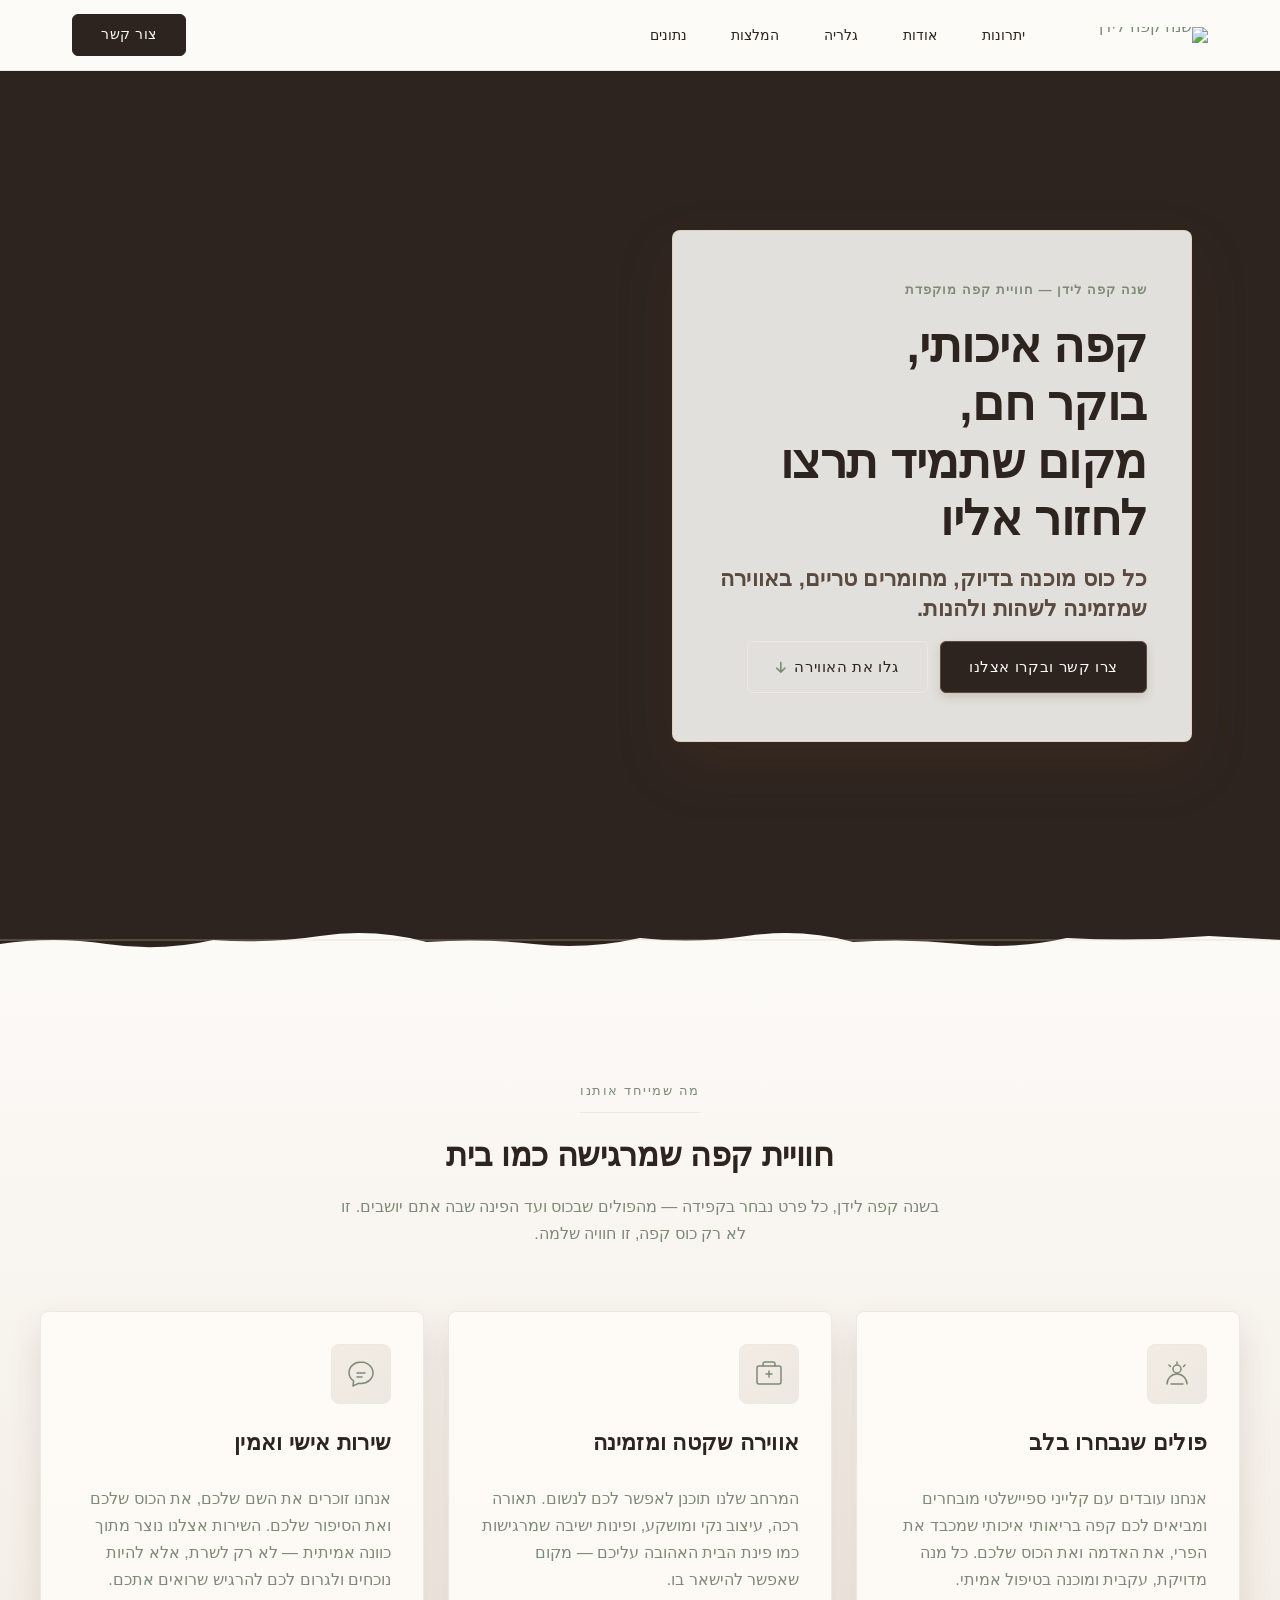
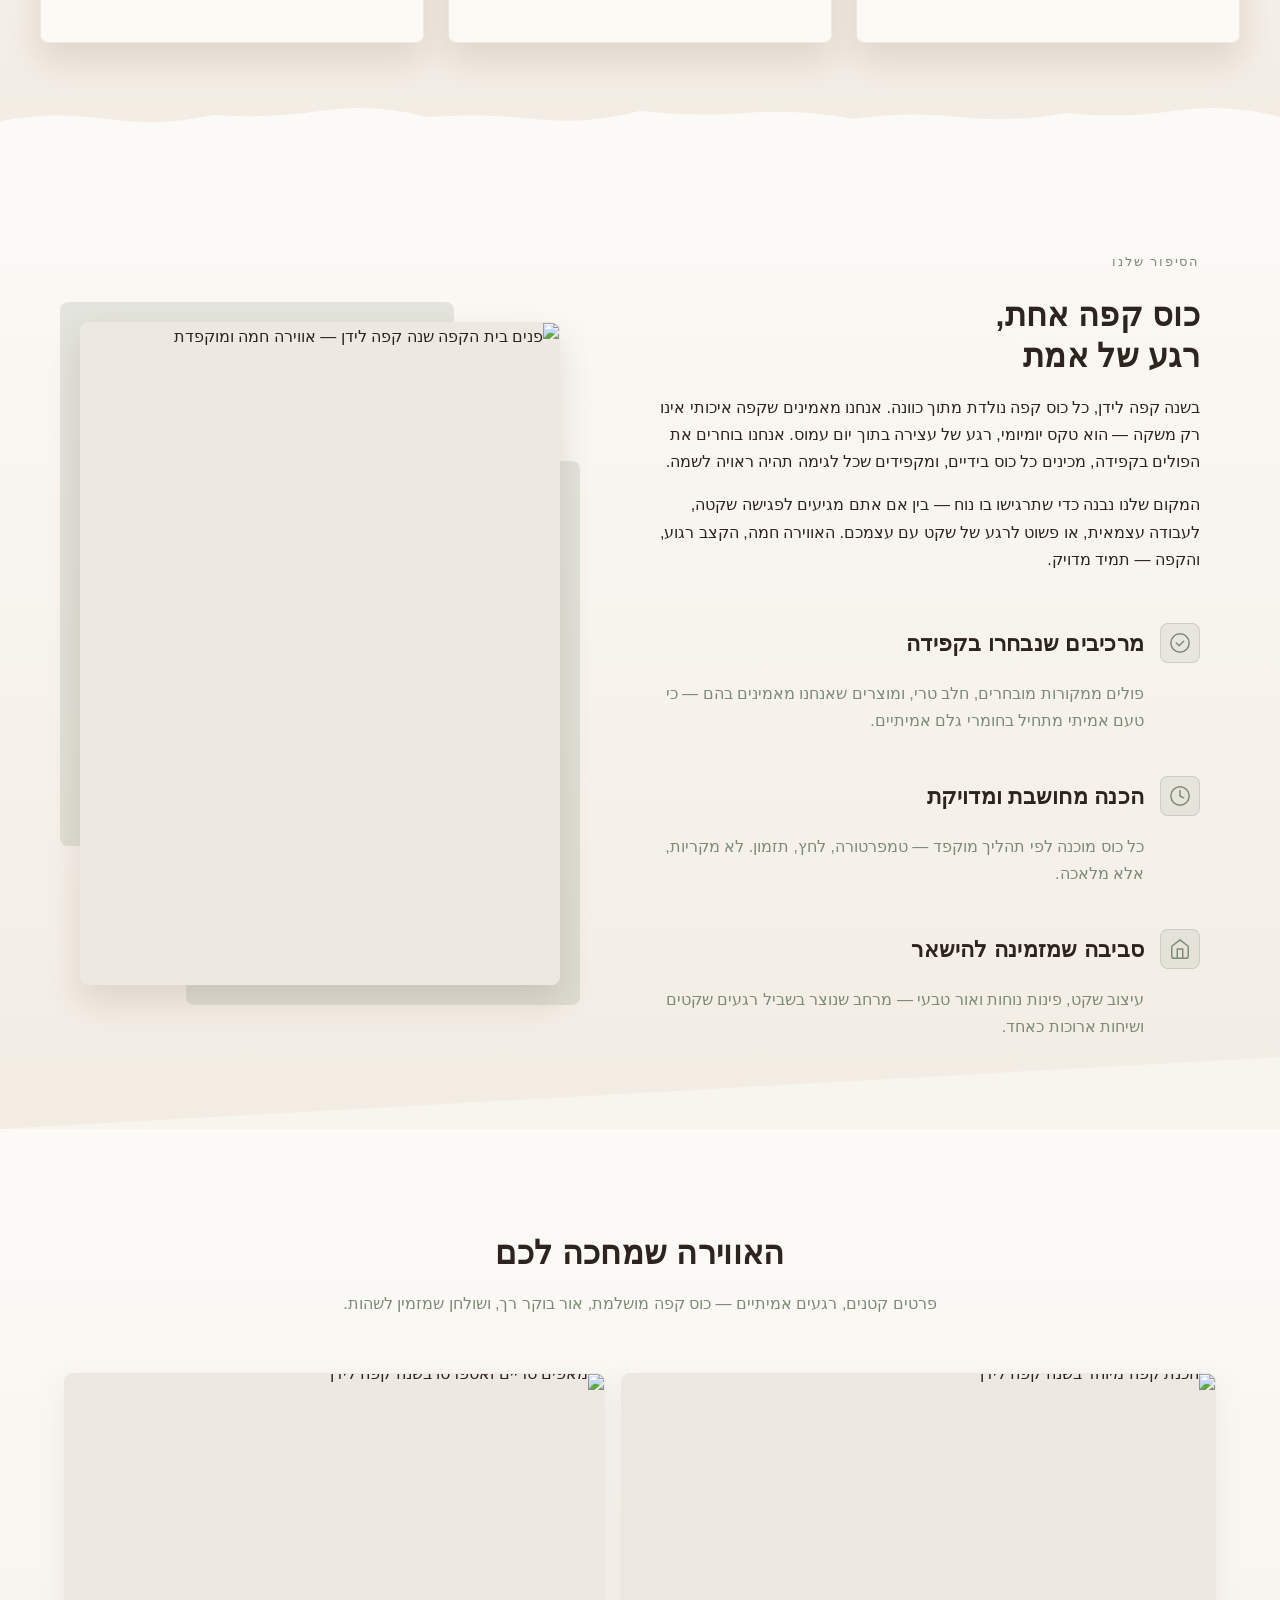
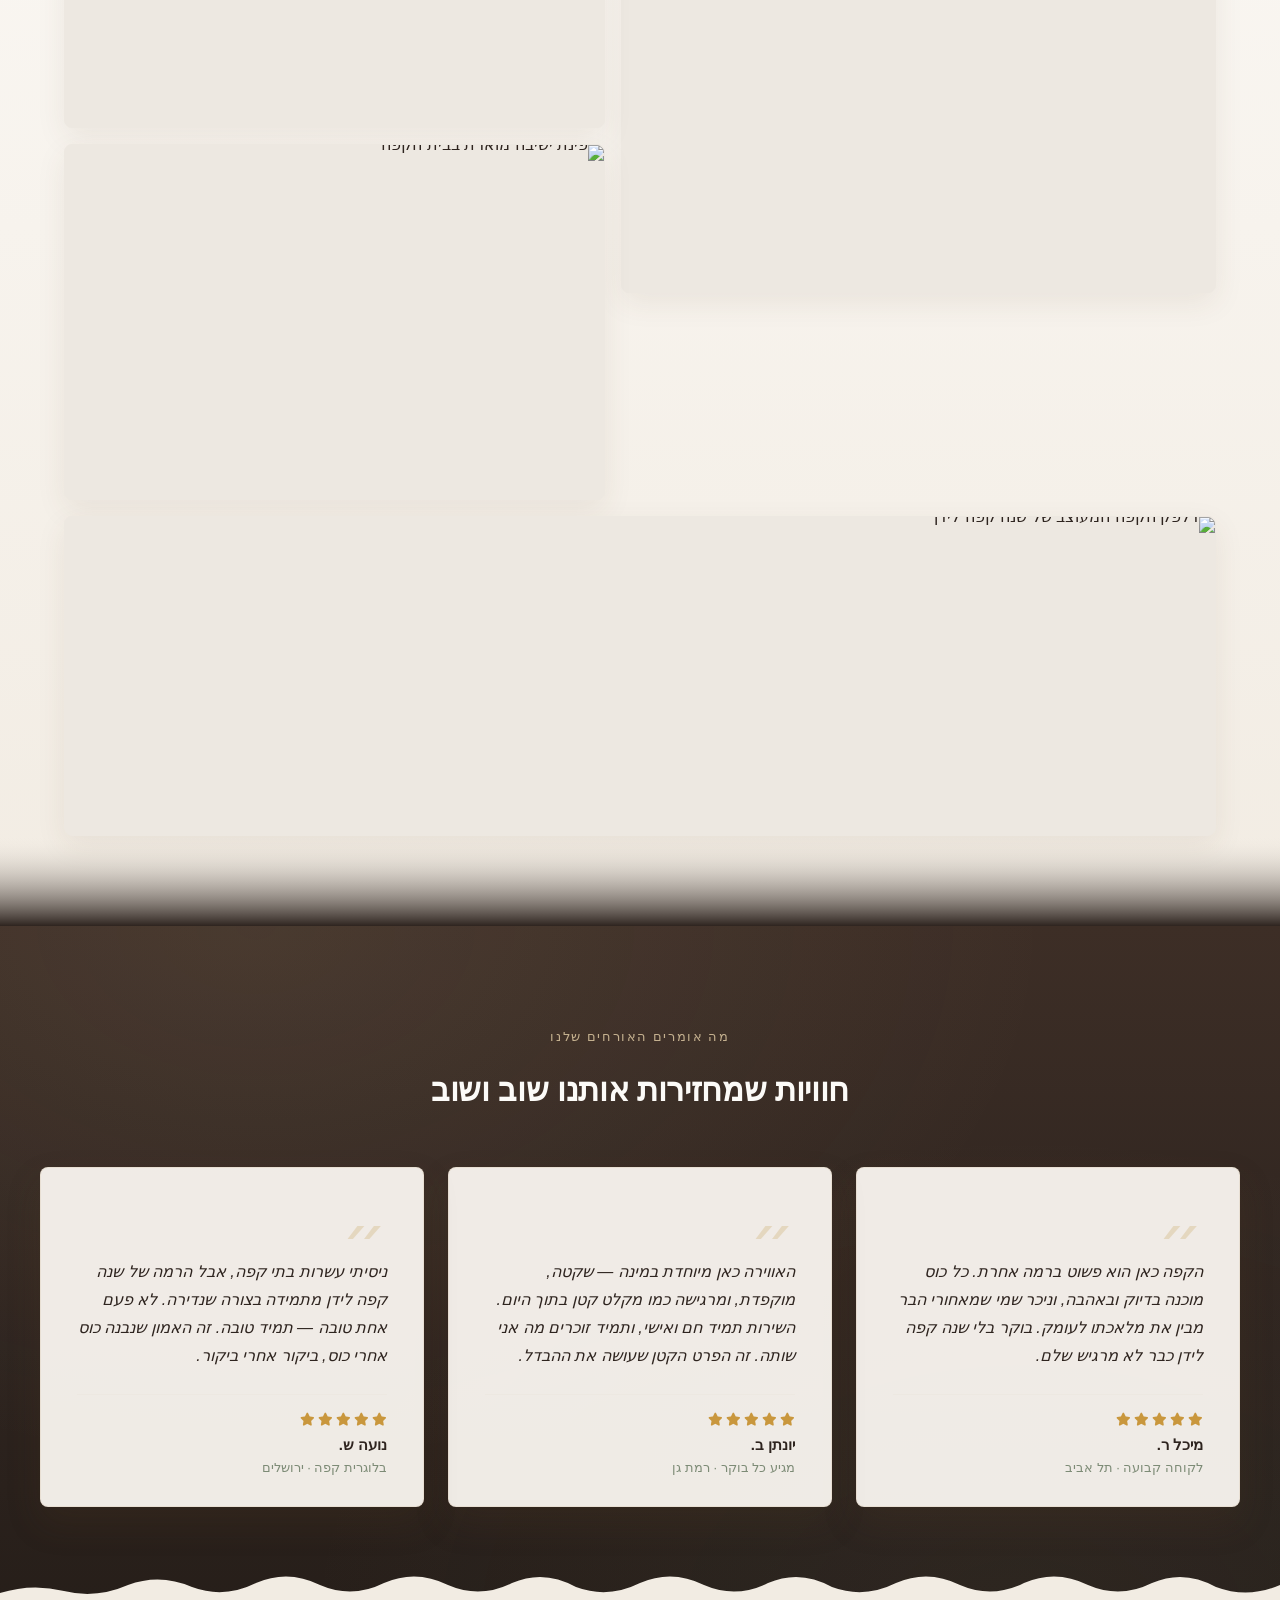
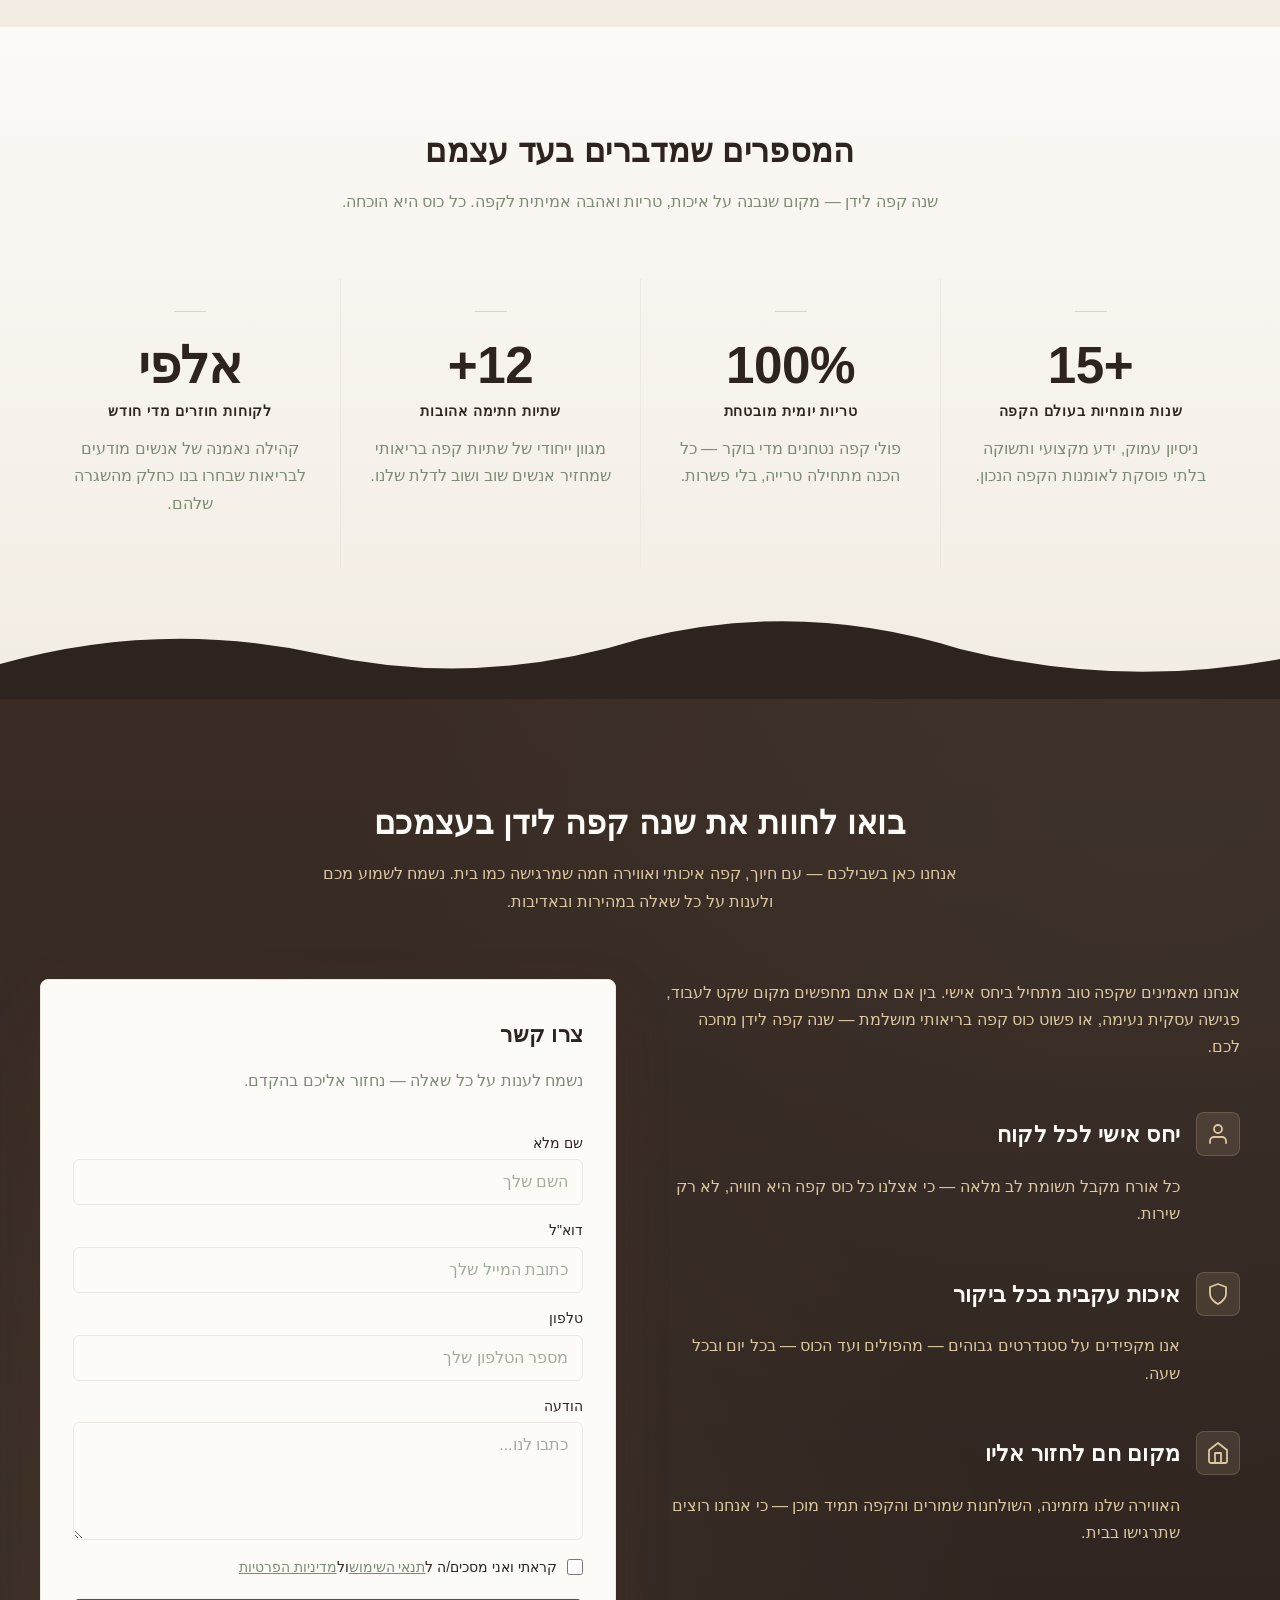
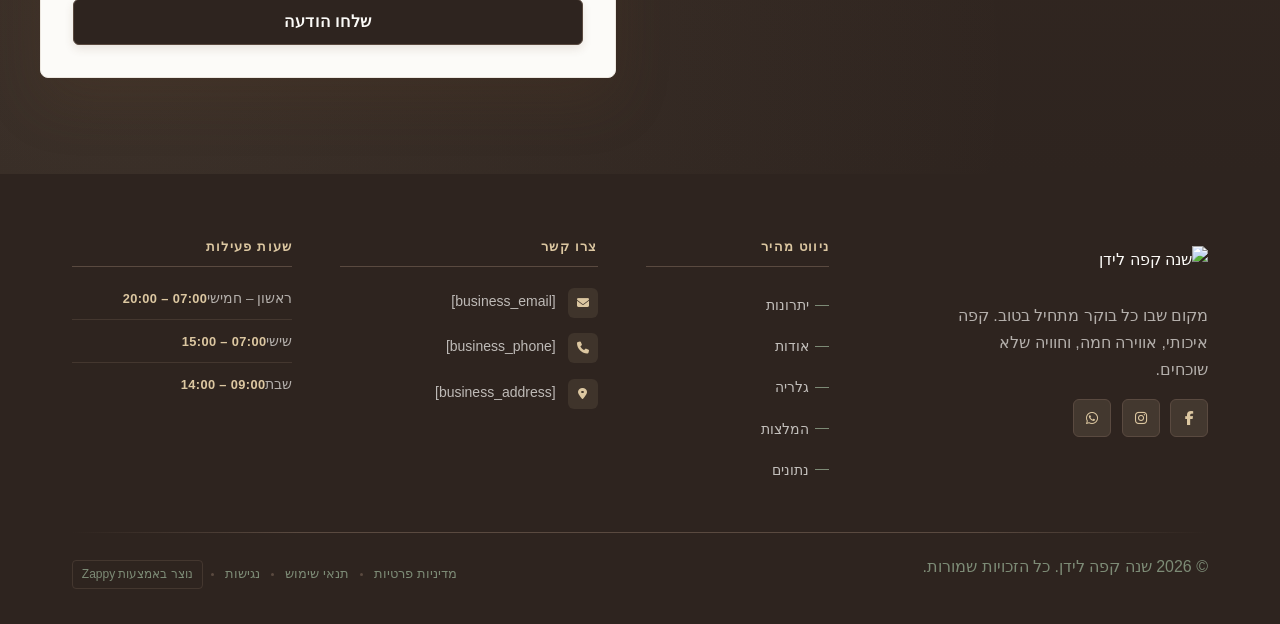
==== public/index.html @ d4a4f96d "Background sync: Progressive GitHub Sync" ====
<!doctype html><html dir="rtl" lang="he"><head><meta charset="UTF-8"><meta content="width=device-width,initial-scale=1" name="viewport"><meta content="index, follow" name="robots"><title>שנה קפה לידן — שנה קפה לידן</title><meta content="תבנה לי אתר" name="description"><meta content="שנה קפה לידן, קפה בריאותי לבעלי עסקים, קפה איכותי לאנשים מודעים לבריאות, קפה בריאותי" name="keywords"><link href="/assets/favicon.ico" rel="icon" type="image/x-icon"><link href="/assets/favicon-16x16.png" rel="icon" type="image/png" sizes="16x16"><link href="/assets/favicon-32x32.png" rel="icon" type="image/png" sizes="32x32"><link href="/assets/favicon-48x48.png" rel="icon" type="image/png" sizes="48x48"><link href="/assets/favicon-192x192.png" rel="icon" type="image/png" sizes="192x192"><link href="/assets/favicon-512x512.png" rel="icon" type="image/png" sizes="512x512"><link href="/assets/apple-touch-icon.png" rel="apple-touch-icon"><script>!function(){"use strict";var t="e69be9af-2375-4888-ae59-c802af20a524",e="https://api.zappy5.com/api/analytics/track",a=18e5,n=2592e6,o=!0,i=!0,r=!0;var s=function(){var e="zappy_visitor_"+t,a=null;try{if(a=localStorage.getItem(e)){var o=JSON.parse(a),i=Date.now();if(i-o.created<n)return o.lastSeen=i,localStorage.setItem(e,JSON.stringify(o)),o.id}}catch(t){console.warn("Zappy Analytics: LocalStorage not available")}var r="zv_"+Date.now()+"_"+Math.random().toString(36).substr(2,9);try{localStorage.setItem(e,JSON.stringify({id:r,created:Date.now(),lastSeen:Date.now()}))}catch(t){}return r}(),c=function(){var e="zappy_session_"+t,n=null;try{if(n=sessionStorage.getItem(e)){var o=JSON.parse(n),i=Date.now();if(i-o.timestamp<a)return o.timestamp=i,sessionStorage.setItem(e,JSON.stringify(o)),o.id}}catch(t){console.warn("Zappy Analytics: SessionStorage not available")}var r="zs_"+Date.now()+"_"+Math.random().toString(36).substr(2,9);try{sessionStorage.setItem(e,JSON.stringify({id:r,timestamp:Date.now()}))}catch(t){}return r}();function l(a,n){n=n||{};var o={website_id:t,event_type:a,page_path:window.location.pathname,referrer:document.referrer||"direct",visitor_id:s,session_id:c,metadata:n};if(navigator.sendBeacon){var i=new Blob([JSON.stringify(o)],{type:"application/json"});navigator.sendBeacon(e,i)}else fetch(e,{method:"POST",headers:{"Content-Type":"application/json"},body:JSON.stringify(o),keepalive:!0}).catch(function(t){console.warn("Zappy Analytics: Failed to track event",t)})}o&&l("pageview",{title:document.title,url:window.location.href}),i&&document.addEventListener("click",function(t){var e=t.target;if("BUTTON"===e.tagName||e.closest("button")){var a="BUTTON"===e.tagName?e:e.closest("button");l("click",{element:"button",text:a.textContent.trim().substring(0,100),id:a.id||null,class:a.className||null})}else if("A"===e.tagName||e.closest("a")){var n="A"===e.tagName?e:e.closest("a");l("navigation",{element:"link",text:n.textContent.trim().substring(0,100),href:n.href,external:n.hostname!==window.location.hostname})}},!0),r&&document.addEventListener("submit",function(t){var e=t.target;l("form_submit",{form_id:e.id||null,form_name:e.name||null,form_action:e.action||null,form_method:e.method||"GET"})},!0);var m=Date.now();window.addEventListener("beforeunload",function(){l("page_unload",{time_on_page:Math.floor((Date.now()-m)/1e3),page_path:window.location.pathname})}),window.zappyAnalytics={track:l,getVisitorId:function(){return s},getSessionId:function(){return c}}}()</script><meta content="שנה קפה לידן — שנה קפה לידן" property="og:title"><meta content="תבנה לי אתר" property="og:description"><meta content="summary_large_image" name="twitter:card"><meta content="שנה קפה לידן — שנה קפה לידן" name="twitter:title"><meta content="תבנה לי אתר" name="twitter:description"><meta content="website" property="og:type"><meta content="he_IL" property="og:locale"><link href="https://cdnjs.cloudflare.com/ajax/libs/font-awesome/6.4.0/css/all.min.css" rel="stylesheet"><link href="/assets/favicon.ico" rel="icon" type="image/x-icon"><link href="/assets/favicon-16x16.png" rel="icon" type="image/png" sizes="16x16"><link href="/assets/favicon-32x32.png" rel="icon" type="image/png" sizes="32x32"><link href="/assets/favicon-48x48.png" rel="icon" type="image/png" sizes="48x48"><link href="/assets/favicon-192x192.png" rel="icon" type="image/png" sizes="192x192"><link href="/assets/favicon-512x512.png" rel="icon" type="image/png" sizes="512x512"><link href="/assets/apple-touch-icon.png" rel="apple-touch-icon"><link href="https://cdn.jsdelivr.net/npm/vanilla-cookieconsent@3/dist/cookieconsent.css" rel="stylesheet"><script src="https://cdn.jsdelivr.net/npm/vanilla-cookieconsent@3/dist/cookieconsent.umd.js"></script><script src="https://cdn.jsdelivr.net/gh/mickidum/acc_toolbar/acctoolbar/acctoolbar.min.js"></script><link href="/styles.css" rel="stylesheet"><style id="zappy-dropdown-submenu-styles">#navMenu li:has(.sub-menu),.nav-menu li:has(.sub-menu),.navbar li:has(.sub-menu),nav li:has(.sub-menu){position:relative}#navMenu .sub-menu,.nav-menu .sub-menu,.navbar .sub-menu,nav .sub-menu{display:block!important;position:absolute!important;top:100%;left:0;min-width:220px;background:#fff;border-radius:8px;box-shadow:0 8px 25px rgba(0,0,0,.15);padding:8px 0;opacity:0;visibility:hidden;transform:translateY(10px);transition:all .3s ease;z-index:1000;list-style:none;pointer-events:none}#navMenu li:hover>.sub-menu,.nav-menu li:hover>.sub-menu,.navbar li:hover>.sub-menu,nav li:hover>.sub-menu{opacity:1!important;visibility:visible!important;transform:translateY(0)!important;pointer-events:auto!important}.sub-menu li{list-style:none;margin:0;padding:0}.sub-menu a{display:block!important;padding:10px 16px!important;color:var(--text-dark,#333)!important;font-weight:500;text-decoration:none;white-space:nowrap;transition:background-color .2s}.sub-menu .zappy-nav-child>a{padding-left:28px!important;font-size:.9em!important;opacity:.85!important}[dir=rtl] .sub-menu .zappy-nav-child>a,html[lang=ar] .sub-menu .zappy-nav-child>a,html[lang=he] .sub-menu .zappy-nav-child>a{padding-left:10px!important;padding-right:28px!important}.sub-menu .zappy-nav-parent>a{font-weight:600!important}.sub-menu a:hover{background-color:#f5f5f5}[dir=rtl] .nav-menu .sub-menu,[dir=rtl] .navbar .sub-menu,[dir=rtl] nav .sub-menu,html[lang=ar] .nav-menu .sub-menu,html[lang=ar] .navbar .sub-menu,html[lang=ar] nav .sub-menu,html[lang=he] .nav-menu .sub-menu,html[lang=he] .navbar .sub-menu,html[lang=he] nav .sub-menu{left:auto!important;right:0!important}.sub-menu:empty,.sub-menu:not(:has(li)):not(:has(> a)),.sub-menu:not(:has(li:not(.zappy-hidden-menu-item))):not(:has(> a)){display:none!important;opacity:0!important;visibility:hidden!important;pointer-events:none!important}li:has(.menu-group-title):hover>.sub-menu{opacity:1!important;visibility:visible!important;transform:translateY(0)!important;pointer-events:auto!important}#navMenu>li>.menu-group-title,.nav-menu>li>.menu-group-title{display:inline-block;padding:.5rem 1rem;cursor:default;user-select:none}@media (max-width:768px){#navMenu .sub-menu,.nav-menu .sub-menu,.navbar .sub-menu,nav .sub-menu{position:static!important;transform:none!important;box-shadow:none!important;background:0 0!important;max-height:0;overflow:hidden;opacity:0;visibility:hidden;transition:max-height .3s ease,opacity .3s ease;padding:0!important;border-radius:0!important}#navMenu .sub-menu.mobile-expanded,.nav-menu .sub-menu.mobile-expanded,.navbar .sub-menu.mobile-expanded{max-height:none!important;overflow-y:visible!important;opacity:1!important;visibility:visible!important;padding:8px 0 8px 16px!important}[dir=rtl] .sub-menu.mobile-expanded,html[lang=he] .sub-menu.mobile-expanded{padding:8px 16px 8px 0!important}#navMenu li:hover>.sub-menu,.nav-menu li:hover>.sub-menu,.navbar li:hover>.sub-menu,nav li:hover>.sub-menu{opacity:0;visibility:hidden;pointer-events:none}#navMenu li>.sub-menu.mobile-expanded,.nav-menu li>.sub-menu.mobile-expanded,.navbar li>.sub-menu.mobile-expanded,nav li>.sub-menu.mobile-expanded{opacity:1!important;visibility:visible!important;pointer-events:auto!important}#navMenu li:has(.sub-menu),.nav-menu li:has(.sub-menu),.navbar li:has(.sub-menu),nav li:has(.sub-menu){display:flex!important;flex-wrap:wrap!important;align-items:center!important;position:relative!important;min-height:44px!important}#navMenu li:has(.sub-menu)>a,.nav-menu li:has(.sub-menu)>a,.navbar li:has(.sub-menu)>a,nav li:has(.sub-menu)>a{flex:1!important;min-width:0!important}#navMenu li:has(.sub-menu)>.menu-group-title,.nav-menu li:has(.sub-menu)>.menu-group-title,.navbar li:has(.sub-menu)>.menu-group-title,nav li:has(.sub-menu)>.menu-group-title{flex:1!important;min-width:0!important;padding:0!important;line-height:inherit!important}#navMenu li:has(.sub-menu)>.sub-menu,.nav-menu li:has(.sub-menu)>.sub-menu,.navbar li:has(.sub-menu)>.sub-menu,nav li:has(.sub-menu)>.sub-menu{flex-basis:100%!important;width:100%!important}#navMenu li:has(.sub-menu)>a [class*=arrow],#navMenu li:has(.sub-menu)>a [class*=chevron],.nav-menu li:has(.sub-menu)>a .fa-angle-down,.nav-menu li:has(.sub-menu)>a .fa-chevron-down,.nav-menu li:has(.sub-menu)>a [class*=arrow],.nav-menu li:has(.sub-menu)>a [class*=chevron],nav li:has(.sub-menu)>a [class*=arrow],nav li:has(.sub-menu)>a [class*=chevron]{display:none!important;visibility:hidden!important}.mobile-submenu-toggle{display:flex!important;align-items:center!important;justify-content:center!important;width:44px!important;height:auto!important;background:0 0!important;border:none!important;cursor:pointer!important;color:var(--text-dark)!important;position:static!important;flex-shrink:0!important;align-self:stretch!important;z-index:2!important;padding:0!important;margin:0!important}.mobile-submenu-toggle::after{content:''!important;width:0!important;height:0!important;border-left:6px solid transparent!important;border-right:6px solid transparent!important;border-top:7px solid currentColor!important;transition:transform .3s ease!important}.mobile-submenu-toggle.expanded::after{transform:rotate(180deg)!important}.sub-menu a{padding:10px 0!important;display:block!important;color:var(--text-dark)!important;white-space:normal!important}.sub-menu .zappy-nav-child>a{padding-left:28px!important;font-size:.9em!important;opacity:.85!important}[dir=rtl] .sub-menu .zappy-nav-child>a,html[lang=ar] .sub-menu .zappy-nav-child>a,html[lang=he] .sub-menu .zappy-nav-child>a{padding-left:0!important;padding-right:28px!important}.sub-menu .zappy-nav-parent>a{font-weight:600!important}#navMenu.active,.nav-menu.active{max-width:100vw!important;overflow-x:hidden!important;box-sizing:border-box!important}.navbar .sub-menu li a,.zappy-products-dropdown .sub-menu a,nav.navbar .sub-menu li a{color:var(--text-dark)!important}}@media (min-width:769px){.mobile-submenu-toggle{display:none!important}}</style><style id="mobile-lang-menu-deployed-css">@media (max-width:768px){.lang-switcher,.nav-container .lang-switcher,.nav-cta-container .lang-switcher,.nav-ecommerce-icons .lang-switcher,.nav-icons-left .lang-switcher,.navbar .lang-switcher,.navbar .nav-cta-container .lang-switcher{display:none!important}.mobile-lang-menu{width:100%;border-top:1px solid rgba(128,128,128,.2);padding:8px 0 0 0;margin-top:8px}.mobile-lang-toggle{display:flex!important;align-items:center;justify-content:space-between;width:100%;padding:12px 16px;background:0 0;border:none;cursor:pointer;font-size:15px;color:inherit;font-family:inherit}.mobile-lang-toggle::after{content:'';display:inline-block;width:8px;height:8px;border-right:2px solid currentColor;border-bottom:2px solid currentColor;transform:rotate(45deg);transition:transform .3s ease;margin-left:8px}.mobile-lang-toggle.expanded::after{transform:rotate(-135deg)}.mobile-lang-options{max-height:0;overflow:hidden;transition:max-height .3s ease}.mobile-lang-options.expanded{max-height:300px}.mobile-lang-option{display:flex!important;align-items:center;gap:10px;padding:10px 24px;text-decoration:none;color:inherit;font-size:14px;font-family:inherit}.mobile-lang-option:hover{background:rgba(128,128,128,.1)}.mobile-lang-option.active{font-weight:600;opacity:.7;pointer-events:none}.mobile-lang-option img{width:20px;height:20px;border-radius:50%}}@media (min-width:769px){.mobile-lang-menu{display:none!important}}</style><style id="zappy-widget-visibility">#mic-access-tool-box,#mic-access-tool-general-button,#mic-init-access-tool #mic-access-tool-box,#mic-init-access-tool #mic-access-tool-general-button,#mic-init-access-tool .mic-access-tool-general-button,._access-icon,._access-menu,.mic-access-tool-box,.mic-access-tool-general-button,div[id*=mic-access-tool-box]{display:none!important;visibility:hidden!important;opacity:0!important;pointer-events:none!important}</style></head><body><nav class="navbar" dir="rtl"><button class="mobile-toggle" aria-label="Menu" id="mobileToggle"><svg viewBox="0 0 24 24" fill="none" height="24" width="24" class="hamburger-icon"><path d="M3 12h18M3 6h18M3 18h18" stroke="currentColor" stroke-linecap="round" stroke-width="2"></path></svg><svg viewBox="0 0 24 24" fill="none" height="24" width="24" class="close-icon" style="display:none"><path d="M18 6L6 18M6 6l12 12" stroke="currentColor" stroke-linecap="round" stroke-width="2"></path></svg></button><button class="phone-header-btn" aria-label="Call" data-phone="[business_phone]"><svg viewBox="0 0 24 24" fill="currentColor" height="20" width="20"><path d="M22 16.92v3a2 2 0 0 1-2.18 2 19.79 19.79 0 0 1-8.63-3.07 19.5 19.5 0 0 1-6-6 19.79 19.79 0 0 1-3.07-8.67A2 2 0 0 1 4.11 2h3a2 2 0 0 1 2 1.72 12.84 12.84 0 0 0 .7 2.81 2 2 0 0 1-.45 2.11L8.09 9.91a16 16 0 0 0 6 6l1.27-1.27a2 2 0 0 1 2.11-.45 12.84 12.84 0 0 0 2.81.7A2 2 0 0 1 22 16.92z"></path></svg></button><div class="nav-container"><div class="nav-right-group"><div class="nav-brand"><a href="/" class="logo-link"><img alt="שנה קפה לידן" src="/assets/business-logo.webp" class="logo"></a></div><ul class="nav-menu" id="navMenu"><li><a href="#features">יתרונות</a></li><li><a href="#about">אודות</a></li><li><a href="#gallery">גלריה</a></li><li><a href="#testimonials">המלצות</a></li><li><a href="#stats">נתונים</a></li></ul></div><div class="nav-cta-container"><a href="#cta" class="nav-cta-btn">צור קשר</a></div></div></nav><script>window.addEventListener("load",function(){const e=document.querySelector(".navbar, nav, header");if(!e)return void console.log("[Navbar] Navbar element not found");let t=document.getElementById("mobileToggle")||document.querySelector(".mobile-toggle")||document.querySelector(".hamburger")||document.querySelector(".hamburger-menu")||document.querySelector(".menu-toggle")||document.querySelector(".burger-menu")||document.querySelector('[aria-label="Menu"]')||document.querySelector('[aria-label="תפריט"]');const o=document.querySelector(".phone-header-btn"),n=window.getComputedStyle(e);let r=n.backgroundColor;if(console.log("[Navbar] Initial navbar background:",r),"transparent"===r||"rgba(0, 0, 0, 0)"===r||r.startsWith("rgba")&&r.includes(", 0)")){const e=n.backgroundImage;if(e&&"none"!==e)console.log("[Navbar] Navbar has background image/gradient, using dark text"),r="rgb(240, 240, 240)";else{const e=window.getComputedStyle(document.body).backgroundColor;console.log("[Navbar] Navbar transparent, using body background:",e),r=e}}const i=r.match(/\d+/g);if(i&&i.length>=3){const e=(.299*parseInt(i[0])+.587*parseInt(i[1])+.114*parseInt(i[2]))/255;console.log("[Navbar] Mobile button colors preserved from Claude CSS (luminance:",e.toFixed(2)+")");const n=document.createElement("style");n.id="zappy-mobile-nav-fix";document.documentElement.lang;document.documentElement.dir,n.textContent='\n        /* Hide mobile buttons on desktop, show only on mobile */\n        @media (min-width: 769px) {\n          .mobile-toggle,\n          .phone-header-btn {\n            display: none !important;\n          }\n        }\n        \n        /* Show and position mobile buttons correctly on mobile */\n        @media (max-width: 768px) {\n          .mobile-toggle,\n          .phone-header-btn {\n            position: absolute !important;\n            top: 50% !important;\n            transform: translateY(-50%) !important;\n            z-index: 1001 !important;\n            display: flex !important;\n            align-items: center !important;\n            justify-content: center !important;\n            width: 36px !important;\n            height: 36px !important;\n            border-radius: 50% !important;\n            border: none !important;\n            cursor: pointer !important;\n            padding: 6px !important;\n            background: none !important;\n            color: var(--nav-text, var(--text-dark)) !important;\n          }\n          \n          /* LTR positioning (default): hamburger LEFT, phone RIGHT */\n          html:not([dir="rtl"]):not([lang="he"]):not([lang="ar"]) .mobile-toggle,\n          html[dir="ltr"] .mobile-toggle {\n            left: 12px !important;\n            right: auto !important;\n          }\n          html:not([dir="rtl"]):not([lang="he"]):not([lang="ar"]) .phone-header-btn,\n          html[dir="ltr"] .phone-header-btn {\n            right: 12px !important;\n            left: auto !important;\n          }\n          \n          /* RTL positioning: hamburger RIGHT, phone LEFT */\n          html[dir="rtl"] .mobile-toggle,\n          html[lang="he"] .mobile-toggle,\n          html[lang="ar"] .mobile-toggle {\n            right: 12px !important;\n            left: auto !important;\n          }\n          html[dir="rtl"] .phone-header-btn,\n          html[lang="he"] .phone-header-btn,\n          html[lang="ar"] .phone-header-btn {\n            left: 12px !important;\n            right: auto !important;\n          }\n          \n          /* CRITICAL: Ensure nav-container has min-height on mobile */\n          /* All children are positioned absolutely/fixed on mobile, so height:auto collapses to 0 */\n          .nav-container {\n            min-height: 70px !important;\n            position: relative !important;\n          }\n          \n          /* Ensure SVG icons are properly sized and inherit color */\n          .mobile-toggle svg,\n          .phone-header-btn svg {\n            width: 24px !important;\n            height: 24px !important;\n            /* Don\'t force display - let JavaScript control hamburger/close toggle */\n          }\n          \n          /* Reset nav-cta-container on mobile - remove desktop box-shadow/padding */\n          /* that creates a visible ghost box when CTA button is hidden */\n          .nav-cta-container {\n            box-shadow: none !important;\n            padding: 0 !important;\n          }\n          \n          /* Hide nav-cta-container entirely on mobile when there\'s no lang-switcher */\n          /* (only the CTA button is inside, and it\'s hidden on mobile) */\n          .nav-cta-container:not(:has(.lang-switcher)) {\n            display: none !important;\n          }\n          \n          /* CRITICAL: Prevent hero image fade gradient from bleeding over headline text */\n          /* The .image-fade-gradient has bottom: -30px (extends below parent) */\n          /* On mobile stacked layout, this overlaps the h1 text below the image */\n          .hero-image-column {\n            overflow: hidden !important;\n          }\n          .image-fade-gradient {\n            bottom: 0 !important;\n          }\n          \n          /* Hide desktop language switcher on mobile - hamburger menu handles it */\n          /* High specificity to override stored CSS */\n          .lang-switcher,\n          .nav-cta-container .lang-switcher,\n          .nav-container .lang-switcher,\n          .navbar .lang-switcher,\n          .navbar .nav-cta-container .lang-switcher {\n            display: none !important;\n          }\n        }\n      ';const r=document.getElementById("zappy-mobile-nav-fix");r&&r.remove(),document.head.appendChild(n),console.log("[Navbar] Critical CSS injected for mobile nav positioning");const l=window.innerWidth<=768;if(t){const e=t.querySelector(".hamburger-icon"),o=t.querySelector(".close-icon");e&&(e.style.setProperty("width","24px","important"),e.style.setProperty("height","24px","important"),e.style.setProperty("display","block","important")),o&&(o.style.setProperty("width","24px","important"),o.style.setProperty("height","24px","important"),o.style.setProperty("display","none","important")),l?(t.style.setProperty("position","absolute","important"),t.style.setProperty("top","50%","important"),t.style.setProperty("transform","translateY(-50%)","important"),t.style.setProperty("z-index","1001","important"),t.style.removeProperty("left"),t.style.removeProperty("right"),console.log("[Navbar] Mobile toggle positioning applied (mobile viewport)")):(t.style.removeProperty("position"),t.style.removeProperty("top"),t.style.removeProperty("transform"),t.style.removeProperty("z-index"),t.style.removeProperty("left"),t.style.removeProperty("right"),console.log("[Navbar] Desktop viewport - cleared mobile toggle inline positioning"))}if(o){const e=o.querySelector("svg");e&&(e.style.width="24px",e.style.height="24px",e.setAttribute("width","24"),e.setAttribute("height","24")),l?(o.style.setProperty("position","absolute","important"),o.style.setProperty("top","50%","important"),o.style.setProperty("transform","translateY(-50%)","important"),o.style.setProperty("z-index","1001","important"),o.style.removeProperty("left"),o.style.removeProperty("right"),console.log("[Navbar] Phone button positioning applied (mobile viewport)")):(o.style.removeProperty("position"),o.style.removeProperty("top"),o.style.removeProperty("transform"),o.style.removeProperty("z-index"),o.style.removeProperty("left"),o.style.removeProperty("right"),console.log("[Navbar] Desktop viewport - cleared phone button inline positioning"))}}else console.log("[Navbar] Could not parse background color:",r);t=document.getElementById("mobileToggle")||document.querySelector(".mobile-toggle")||document.querySelector(".hamburger")||document.querySelector(".hamburger-menu")||document.querySelector(".menu-toggle")||document.querySelector(".burger-menu")||document.querySelector('[aria-label="Menu"]')||document.querySelector('[aria-label="תפריט"]');const l=document.getElementById("navMenu")||document.querySelector(".nav-menu")||document.querySelector(".nav-links")||document.querySelector("nav ul:not(.submenu)");if(!t||!l)return void console.log("[Navbar] Mobile toggle or menu not found:",{toggle:!!t,menu:!!l});l.id||(l.id="navMenu"),console.log("[Navbar] Initializing mobile menu...");const a=t.cloneNode(!0);t.parentNode.replaceChild(a,t),a.addEventListener("click",function(e){e.preventDefault(),e.stopPropagation();const t=this.querySelector(".hamburger-icon"),o=this.querySelector(".close-icon");l.classList.contains("active")?(l.classList.remove("active"),t&&t.style.setProperty("display","block","important"),o&&o.style.setProperty("display","none","important"),document.body.style.overflow="",console.log("[Navbar] Menu closed")):(l.classList.add("active"),t&&t.style.setProperty("display","none","important"),o&&o.style.setProperty("display","block","important"),document.body.style.overflow="hidden",console.log("[Navbar] Menu opened"))}),l.querySelectorAll("a").forEach(function(e){e.addEventListener("click",function(){if("#"===this.getAttribute("href"))return;const e=a.querySelector(".hamburger-icon"),t=a.querySelector(".close-icon");l.classList.remove("active"),e&&e.style.setProperty("display","block","important"),t&&t.style.setProperty("display","none","important"),document.body.style.overflow="",console.log("[Navbar] Menu closed (link clicked)")})});var s=l.querySelectorAll(".dropdown-toggle");s.forEach(function(e){e.addEventListener("click",function(e){e.preventDefault(),e.stopPropagation();var t=this.closest(".nav-dropdown");t&&(t.parentNode.querySelectorAll(".nav-dropdown.open").forEach(function(e){e!==t&&e.classList.remove("open")}),t.classList.toggle("open"),console.log("[Navbar] Dropdown toggled:",t.classList.contains("open")?"open":"closed"))})}),document.addEventListener("click",function(e){e.target.closest(".nav-dropdown")||document.querySelectorAll(".nav-dropdown.open").forEach(function(e){e.classList.remove("open")})}),console.log("[Navbar] Dropdown handlers initialized for "+s.length+" dropdowns"),o&&o.addEventListener("click",function(){const e=document.querySelectorAll('a[href^="tel:"]'),t=e.length>0?e[0].getAttribute("href").replace("tel:",""):"[business_phone]";window.location.href="tel:"+t,console.log("[Navbar] Phone button clicked")}),console.log("[Navbar] Mobile menu initialized successfully");const p=function(){const e=document.querySelector(".whatsapp-float");e&&(window.innerWidth>=769?(e.style.setProperty("display","none","important"),e.style.setProperty("visibility","hidden","important"),e.style.setProperty("opacity","0","important"),e.style.setProperty("pointer-events","none","important"),console.log("[WhatsApp] Button hidden on desktop")):(e.style.removeProperty("display"),e.style.removeProperty("visibility"),e.style.removeProperty("opacity"),e.style.removeProperty("pointer-events"),console.log("[WhatsApp] Button visible on mobile")))};let c;p(),window.addEventListener("resize",function(){clearTimeout(c),c=setTimeout(p,100)})})</script><main><section class="index-hero-section" data-layout-spec="בית-hero" dir="rtl" id="hero" data-hero-type="fullscreen-scrim"><div class="index-hero-bg"><img alt="בוקר קפה מואר באור שמש בשנה קפה לידן" src="/assets/site-index-hero-image-1.webp" data-context="Sunlit Israeli café morning scene: a beautifully arranged wooden café table with a ceramic white cup of freshly brewed espresso, warm golden morning light streaming through large windows, soft bokeh background with wooden shelves, green plants, and warm neutral tones. Bright, airy, inviting atmosphere with visible wood textures and gentle steam rising from the cup." data-placeholder="index-hero-image-1" height="900" width="1440" data-hero-bg="true"></div><div class="index-hero-scrim" aria-hidden="true"></div><div class="index-hero-container"><div class="index-hero-card"><span class="index-hero-eyebrow">שנה קפה לידן — חוויית קפה מוקפדת</span><h1 class="index-hero-title">קפה איכותי,<br>בוקר חם,<br>מקום שתמיד תרצו לחזור אליו</h1><h3 class="index-hero-subtitle">כל כוס מוכנה בדיוק, מחומרים טריים, באווירה שמזמינה לשהות ולהנות.</h3><div class="index-hero-actions"><a href="#contact" class="index-hero-btn-primary">צרו קשר ובקרו אצלנו</a><a href="#features" class="index-hero-btn-secondary">גלו את האווירה<i class="fa-arrow-down fa-solid" aria-hidden="true"></i></a></div></div></div><div class="index-hero-divider-wrapper"><svg viewBox="0 0 1440 80" aria-hidden="true" xmlns="http://www.w3.org/2000/svg" data-no-icon-edit="true" preserveAspectRatio="none"><path d="M0,80 L0,44 Q60,36 120,44 T240,40 Q300,44 360,36 T480,42 Q540,38 600,44 T720,38 Q780,44 840,36 T960,42 Q1020,38 1080,44 T1200,38 Q1280,42 1360,36 L1440,40 L1440,80 Z" fill="#FCFAF7"></path><line opacity="0.5" stroke="#DCC7A1" stroke-width="1" x1="0" x2="1440" y1="40" y2="40"></line></svg></div></section><section class="index-features-section" data-layout-spec="בית-features" dir="rtl"><div class="index-features-container"><div class="index-features-intro"><span class="index-features-eyebrow">מה שמייחד אותנו</span><h2 class="index-features-title">חוויית קפה שמרגישה כמו בית</h2><p class="index-features-subtitle">בשנה קפה לידן, כל פרט נבחר בקפידה — מהפולים שבכוס ועד הפינה שבה אתם יושבים. זו לא רק כוס קפה, זו חוויה שלמה.</p></div><div class="index-features-grid"><article class="index-feature-card"><div class="index-feature-icon-wrap"><svg viewBox="0 0 36 36" aria-hidden="true" data-element-type="icon" data-icon-type="svg" fill="none" height="36" stroke="currentColor" stroke-linecap="round" stroke-linejoin="round" stroke-width="1.5" width="36" xmlns="http://www.w3.org/2000/svg"><path d="M8 28c0-5.523 4.477-10 10-10s10 4.477 10 10"></path><circle cx="18" cy="13" r="4"></circle><path d="M12 28h12"></path><path d="M18 8V6"></path><path d="M24.5 10.5l1.5-1.5"></path><path d="M11.5 10.5L10 9"></path></svg></div><div class="index-feature-content"><h3 class="index-feature-title">פולים שנבחרו בלב</h3><p class="index-feature-text">אנחנו עובדים עם קלייני ספיישלטי מובחרים ומביאים לכם קפה בריאותי איכותי שמכבד את הפרי, את האדמה ואת הכוס שלכם. כל מנה מדויקת, עקבית ומוכנה בטיפול אמיתי.</p></div></article><article class="index-feature-card"><div class="index-feature-icon-wrap"><svg viewBox="0 0 36 36" aria-hidden="true" data-element-type="icon" data-icon-type="svg" fill="none" height="36" stroke="currentColor" stroke-linecap="round" stroke-linejoin="round" stroke-width="1.5" width="36" xmlns="http://www.w3.org/2000/svg"><rect height="18" width="24" rx="2" x="6" y="10"></rect><path d="M12 10V8a2 2 0 0 1 2-2h8a2 2 0 0 1 2 2v2"></path><path d="M18 15v6"></path><path d="M15 18h6"></path></svg></div><div class="index-feature-content"><h3 class="index-feature-title">אווירה שקטה ומזמינה</h3><p class="index-feature-text">המרחב שלנו תוכנן לאפשר לכם לנשום. תאורה רכה, עיצוב נקי ומושקע, ופינות ישיבה שמרגישות כמו פינת הבית האהובה עליכם — מקום שאפשר להישאר בו.</p></div></article><article class="index-feature-card"><div class="index-feature-icon-wrap"><svg viewBox="0 0 36 36" aria-hidden="true" data-element-type="icon" data-icon-type="svg" fill="none" height="36" stroke="currentColor" stroke-linecap="round" stroke-linejoin="round" stroke-width="1.5" width="36" xmlns="http://www.w3.org/2000/svg"><path d="M18 6c-6.627 0-12 4.701-12 10.5 0 3.395 1.796 6.408 4.6 8.4L10 30l5.4-2.7A13.6 13.6 0 0 0 18 27.5c6.627 0 12-4.701 12-10.5S24.627 6 18 6z"></path><path d="M14 17h8"></path><path d="M14 21h5"></path></svg></div><div class="index-feature-content"><h3 class="index-feature-title">שירות אישי ואמין</h3><p class="index-feature-text">אנחנו זוכרים את השם שלכם, את הכוס שלכם ואת הסיפור שלכם. השירות אצלנו נוצר מתוך כוונה אמיתית — לא רק לשרת, אלא להיות נוכחים ולגרום לכם להרגיש שרואים אתכם.</p></div></article></div></div><div class="index-features-divider-wrapper"><svg viewBox="0 0 1440 72" aria-hidden="true" xmlns="http://www.w3.org/2000/svg" data-no-icon-edit="true" preserveAspectRatio="none"><path d="M0,72 L0,38 Q60,28 120,36 T240,32 Q300,36 360,28 T480,34 Q540,30 600,36 T720,28 Q780,34 840,30 T960,36 Q1020,28 1080,34 T1200,30 Q1260,36 1320,28 T1440,34 L1440,72 Z" fill="#FCFAF7"></path><filter id="torn-shadow"><feDropShadow dx="0" dy="-2" flood-color="rgba(89,59,35,0.07)" stdDeviation="3"></feDropShadow></filter></svg></div></section><section class="index-about-section" data-layout-spec="בית-about" dir="rtl" id="about"><div class="index-about-container"><div class="index-about-grid"><div class="index-about-content"><span class="index-about-eyebrow">הסיפור שלנו</span><h2 class="index-about-heading">כוס קפה אחת,<br>רגע של אמת</h2><p class="index-about-paragraph">בשנה קפה לידן, כל כוס קפה נולדת מתוך כוונה. אנחנו מאמינים שקפה איכותי אינו רק משקה — הוא טקס יומיומי, רגע של עצירה בתוך יום עמוס. אנחנו בוחרים את הפולים בקפידה, מכינים כל כוס בידיים, ומקפידים שכל לגימה תהיה ראויה לשמה.</p><p class="index-about-paragraph">המקום שלנו נבנה כדי שתרגישו בו נוח — בין אם אתם מגיעים לפגישה שקטה, לעבודה עצמאית, או פשוט לרגע של שקט עם עצמכם. האווירה חמה, הקצב רגוע, והקפה — תמיד מדויק.</p><ul class="index-about-values"><li class="index-about-value-item"><div class="index-about-value-icon"><svg viewBox="0 0 24 24" aria-hidden="true" data-element-type="icon" data-icon-type="svg" fill="none" height="22" stroke="currentColor" stroke-linecap="round" stroke-linejoin="round" stroke-width="1.6" width="22"><path d="M12 2C6.48 2 2 6.48 2 12s4.48 10 10 10 10-4.48 10-10S17.52 2 12 2z"></path><path d="M8 12l3 3 5-5"></path></svg></div><div class="index-about-value-text"><h3 class="index-about-value-title">מרכיבים שנבחרו בקפידה</h3><p>פולים ממקורות מובחרים, חלב טרי, ומוצרים שאנחנו מאמינים בהם — כי טעם אמיתי מתחיל בחומרי גלם אמיתיים.</p></div></li><li class="index-about-value-item"><div class="index-about-value-icon"><svg viewBox="0 0 24 24" aria-hidden="true" data-element-type="icon" data-icon-type="svg" fill="none" height="22" stroke="currentColor" stroke-linecap="round" stroke-linejoin="round" stroke-width="1.6" width="22"><path d="M12 22c5.523 0 10-4.477 10-10S17.523 2 12 2 2 6.477 2 12s4.477 10 10 10z"></path><path d="M12 6v6l4 2"></path></svg></div><div class="index-about-value-text"><h3 class="index-about-value-title">הכנה מחושבת ומדויקת</h3><p>כל כוס מוכנה לפי תהליך מוקפד — טמפרטורה, לחץ, תזמון. לא מקריות, אלא מלאכה.</p></div></li><li class="index-about-value-item"><div class="index-about-value-icon"><svg viewBox="0 0 24 24" aria-hidden="true" data-element-type="icon" data-icon-type="svg" fill="none" height="22" stroke="currentColor" stroke-linecap="round" stroke-linejoin="round" stroke-width="1.6" width="22"><path d="M3 9l9-7 9 7v11a2 2 0 01-2 2H5a2 2 0 01-2-2z"></path><polyline points="9 22 9 12 15 12 15 22"></polyline></svg></div><div class="index-about-value-text"><h3 class="index-about-value-title">סביבה שמזמינה להישאר</h3><p>עיצוב שקט, פינות נוחות ואור טבעי — מרחב שנוצר בשביל רגעים שקטים ושיחות ארוכות כאחד.</p></div></li></ul></div><div class="index-about-image-col"><div class="index-about-backplate index-about-backplate-top"></div><div class="index-about-image-frame"><img alt="פנים בית הקפה שנה קפה לידן — אווירה חמה ומוקפדת" src="/assets/site-index-about-image-1.webp" data-context="An authentic, editorial-style interior photo of a warm and refined Israeli café. Morning light streams through large windows onto a wooden counter. A barista carefully prepares espresso. The atmosphere is calm, intimate, and beautifully composed — warm tones, natural materials, a few coffee cups and plants visible. Feels like a real place, not a stock photo." data-placeholder="index-about-image-1" height="720" width="520" class="index-about-img"></div><div class="index-about-backplate index-about-backplate-bottom"></div></div></div></div><div class="index-about-divider-wrapper" aria-hidden="true"><svg viewBox="0 0 1440 72" aria-hidden="true" xmlns="http://www.w3.org/2000/svg" data-no-icon-edit="true" preserveAspectRatio="none"><polygon fill="#F8F4EE" points="0,72 1440,72 1440,0"></polygon></svg></div></section><section class="index-gallery-section" data-layout-spec="בית-gallery" dir="rtl" id="gallery"><div class="index-gallery-container"><div class="index-gallery-intro"><h2 class="index-gallery-heading">האווירה שמחכה לכם</h2><p class="index-gallery-subtext">פרטים קטנים, רגעים אמיתיים — כוס קפה מושלמת, אור בוקר רך, ושולחן שמזמין לשהות.</p></div><div class="index-gallery-grid"><div class="index-gallery-tile index-gallery-tile--large"><img alt="הכנת קפה מיוחד בשנה קפה לידן" src="/assets/site-index-gallery-image-1.webp" data-context="Vertical tall shot inside a bright Israeli café — a barista hand pouring latte art into a white ceramic cup, warm natural morning light streaming through large windows, wooden counter surface, soft bokeh background, editorial food photography style" data-placeholder="index-gallery-image-1" height="800" width="600"></div><div class="index-gallery-tile-stack"><div class="index-gallery-tile index-gallery-tile--small"><img alt="מאפים טריים ואספרסו בשנה קפה לידן" src="/assets/site-index-gallery-image-2.webp" data-context="Close-up top-down shot of a freshly baked croissant and a small cappuccino on a light stone café table, natural daylight, crumbs and golden flaky pastry texture, warm tones, minimal styling" data-placeholder="index-gallery-image-2" height="380" width="580"></div><div class="index-gallery-tile index-gallery-tile--small"><img alt="פינת ישיבה מוארת בבית הקפה" src="/assets/site-index-gallery-image-3.webp" data-context="Interior shot of a cozy café seating area — bright white and warm wood tones, potted plants on windowsill, morning sunlight casting soft shadows, empty chairs and tables inviting guests, calm editorial atmosphere" data-placeholder="index-gallery-image-3" height="380" width="580"></div></div><div class="index-gallery-tile index-gallery-tile--wide"><img alt="דלפק הקפה המעוצב של שנה קפה לידן" src="/assets/site-index-gallery-image-4.webp" data-context="Wide panoramic shot of a café counter with espresso machine, glass jars of coffee beans, neatly arranged pastries under a glass dome, warm ambient lighting, clean and elegant composition, Israeli specialty coffee bar feel" data-placeholder="index-gallery-image-4" height="480" width="1200"></div></div></div><div class="index-gallery-divider-wrapper"><svg viewBox="0 0 1200 90" aria-hidden="true" xmlns="http://www.w3.org/2000/svg" data-no-icon-edit="true" preserveAspectRatio="none"><defs><linearGradient id="galleryFade" x1="0" x2="0" y1="0" y2="1"><stop offset="0%" stop-color="#F2ECE3" stop-opacity="0"></stop><stop offset="100%" stop-color="#2E241F" stop-opacity="1"></stop></linearGradient></defs><rect height="90" width="1200" fill="url(#galleryFade)"></rect></svg></div></section><section class="index-testimonials-section" data-layout-spec="בית-testimonials" dir="rtl" id="testimonials"><div class="index-testimonials-container"><div class="index-testimonials-header"><span class="index-testimonials-eyebrow">מה אומרים האורחים שלנו</span><h2 class="index-testimonials-title">חוויות שמחזירות אותנו שוב ושוב</h2></div><div class="index-testimonials-grid"><article class="index-testimonials-card"><div class="index-testimonials-quote-mark" aria-hidden="true">״</div><blockquote class="index-testimonials-quote">הקפה כאן הוא פשוט ברמה אחרת. כל כוס מוכנה בדיוק ובאהבה, וניכר שמי שמאחורי הבר מבין את מלאכתו לעומק. בוקר בלי שנה קפה לידן כבר לא מרגיש שלם.</blockquote><footer class="index-testimonials-footer"><div class="index-testimonials-stars" aria-label="חמישה כוכבים"><i class="fas fa-star"></i><i class="fas fa-star"></i><i class="fas fa-star"></i><i class="fas fa-star"></i><i class="fas fa-star"></i></div><div class="index-testimonials-author"><strong class="index-testimonials-name">מיכל ר.</strong><span class="index-testimonials-context">לקוחה קבועה · תל אביב</span></div></footer></article><article class="index-testimonials-card"><div class="index-testimonials-quote-mark" aria-hidden="true">״</div><blockquote class="index-testimonials-quote">האווירה כאן מיוחדת במינה — שקטה, מוקפדת, ומרגישה כמו מקלט קטן בתוך היום. השירות תמיד חם ואישי, ותמיד זוכרים מה אני שותה. זה הפרט הקטן שעושה את ההבדל.</blockquote><footer class="index-testimonials-footer"><div class="index-testimonials-stars" aria-label="חמישה כוכבים"><i class="fas fa-star"></i><i class="fas fa-star"></i><i class="fas fa-star"></i><i class="fas fa-star"></i><i class="fas fa-star"></i></div><div class="index-testimonials-author"><strong class="index-testimonials-name">יונתן ב.</strong><span class="index-testimonials-context">מגיע כל בוקר · רמת גן</span></div></footer></article><article class="index-testimonials-card"><div class="index-testimonials-quote-mark" aria-hidden="true">״</div><blockquote class="index-testimonials-quote">ניסיתי עשרות בתי קפה, אבל הרמה של שנה קפה לידן מתמידה בצורה שנדירה. לא פעם אחת טובה — תמיד טובה. זה האמון שנבנה כוס אחרי כוס, ביקור אחרי ביקור.</blockquote><footer class="index-testimonials-footer"><div class="index-testimonials-stars" aria-label="חמישה כוכבים"><i class="fas fa-star"></i><i class="fas fa-star"></i><i class="fas fa-star"></i><i class="fas fa-star"></i><i class="fas fa-star"></i></div><div class="index-testimonials-author"><strong class="index-testimonials-name">נועה ש.</strong><span class="index-testimonials-context">בלוגרית קפה · ירושלים</span></div></footer></article></div></div><div class="index-testimonials-divider-wrapper"><svg viewBox="0 0 1200 72" aria-hidden="true" xmlns="http://www.w3.org/2000/svg" data-no-icon-edit="true" preserveAspectRatio="none"><path d="M0,72 L0,38 Q30,28 60,36 Q90,44 120,30 Q150,18 180,32 Q210,44 240,28 Q270,14 300,30 Q330,44 360,28 Q390,14 420,30 Q450,44 480,28 Q510,14 540,32 Q570,44 600,28 Q630,14 660,30 Q690,44 720,28 Q750,14 780,32 Q810,44 840,28 Q870,14 900,30 Q930,44 960,28 Q990,14 1020,30 Q1050,44 1080,28 Q1110,14 1140,32 Q1170,44 1200,30 L1200,72 Z" fill="#F2ECE3"></path></svg></div></section><section class="index-stats-section" data-layout-spec="בית-stats" dir="rtl" id="stats"><div class="index-stats-container"><div class="index-stats-intro"><h2 class="index-stats-heading">המספרים שמדברים בעד עצמם</h2><p class="index-stats-subtext">שנה קפה לידן — מקום שנבנה על איכות, טריות ואהבה אמיתית לקפה. כל כוס היא הוכחה.</p></div><div class="index-stats-grid"><div class="index-stats-module"><div class="index-stats-divider-top"></div><span class="index-stats-metric">+15</span><span class="index-stats-label">שנות מומחיות בעולם הקפה</span><p class="index-stats-desc">ניסיון עמוק, ידע מקצועי ותשוקה בלתי פוסקת לאומנות הקפה הנכון.</p></div><div class="index-stats-module"><div class="index-stats-divider-top"></div><span class="index-stats-metric">100%</span><span class="index-stats-label">טריות יומית מובטחת</span><p class="index-stats-desc">פולי קפה נטחנים מדי בוקר — כל הכנה מתחילה טרייה, בלי פשרות.</p></div><div class="index-stats-module"><div class="index-stats-divider-top"></div><span class="index-stats-metric">12+</span><span class="index-stats-label">שתיות חתימה אהובות</span><p class="index-stats-desc">מגוון ייחודי של שתיות קפה בריאותי שמחזיר אנשים שוב ושוב לדלת שלנו.</p></div><div class="index-stats-module"><div class="index-stats-divider-top"></div><span class="index-stats-metric">אלפי</span><span class="index-stats-label">לקוחות חוזרים מדי חודש</span><p class="index-stats-desc">קהילה נאמנה של אנשים מודעים לבריאות שבחרו בנו כחלק מהשגרה שלהם.</p></div></div></div><div class="index-stats-divider-wrapper"><svg viewBox="0 0 1200 90" aria-hidden="true" xmlns="http://www.w3.org/2000/svg" data-no-icon-edit="true" preserveAspectRatio="none"><path d="M0,90 L0,55 Q150,10 300,45 Q450,80 600,30 Q750,-10 900,40 Q1050,80 1200,50 L1200,90 Z" fill="#2E241F"></path></svg></div></section><section class="index-cta-section" data-layout-spec="בית-cta" dir="rtl" id="cta"><div class="index-cta-inner"><div class="index-cta-header"><h2 class="index-cta-title">בואו לחוות את שנה קפה לידן בעצמכם</h2><p class="index-cta-subtitle">אנחנו כאן בשבילכם — עם חיוך, קפה איכותי ואווירה חמה שמרגישה כמו בית. נשמח לשמוע מכם ולענות על כל שאלה במהירות ובאדיבות.</p></div><div class="index-cta-columns"><div class="index-cta-copy"><p class="index-cta-intro">אנחנו מאמינים שקפה טוב מתחיל ביחס אישי. בין אם אתם מחפשים מקום שקט לעבוד, פגישה עסקית נעימה, או פשוט כוס קפה בריאותי מושלמת — שנה קפה לידן מחכה לכם.</p><div class="index-cta-points"><div class="index-cta-point"><div class="index-cta-point-icon"><svg viewBox="0 0 24 24" aria-hidden="true" data-element-type="icon" data-icon-type="svg" fill="none" height="24" stroke="currentColor" stroke-linecap="round" stroke-linejoin="round" stroke-width="1.8" width="24"><path d="M20 21v-2a4 4 0 0 0-4-4H8a4 4 0 0 0-4 4v2"></path><circle cx="12" cy="7" r="4"></circle></svg></div><div class="index-cta-point-content"><h3 class="index-cta-point-title">יחס אישי לכל לקוח</h3><p class="index-cta-point-text">כל אורח מקבל תשומת לב מלאה — כי אצלנו כל כוס קפה היא חוויה, לא רק שירות.</p></div></div><div class="index-cta-point"><div class="index-cta-point-icon"><svg viewBox="0 0 24 24" aria-hidden="true" data-element-type="icon" data-icon-type="svg" fill="none" height="24" stroke="currentColor" stroke-linecap="round" stroke-linejoin="round" stroke-width="1.8" width="24"><path d="M12 22s8-4 8-10V5l-8-3-8 3v7c0 6 8 10 8 10z"></path></svg></div><div class="index-cta-point-content"><h3 class="index-cta-point-title">איכות עקבית בכל ביקור</h3><p class="index-cta-point-text">אנו מקפידים על סטנדרטים גבוהים — מהפולים ועד הכוס — בכל יום ובכל שעה.</p></div></div><div class="index-cta-point"><div class="index-cta-point-icon"><svg viewBox="0 0 24 24" aria-hidden="true" data-element-type="icon" data-icon-type="svg" fill="none" height="24" stroke="currentColor" stroke-linecap="round" stroke-linejoin="round" stroke-width="1.8" width="24"><path d="M3 9l9-7 9 7v11a2 2 0 0 1-2 2H5a2 2 0 0 1-2-2z"></path><polyline points="9 22 9 12 15 12 15 22"></polyline></svg></div><div class="index-cta-point-content"><h3 class="index-cta-point-title">מקום חם לחזור אליו</h3><p class="index-cta-point-text">האווירה שלנו מזמינה, השולחנות שמורים והקפה תמיד מוכן — כי אנחנו רוצים שתרגישו בבית.</p></div></div></div></div><div class="index-cta-form-wrapper"><form class="contact-form index-cta-form" novalidate=""><div class="index-cta-form-header"><h3 class="index-cta-form-title">צרו קשר</h3><p class="index-cta-form-sub">נשמח לענות על כל שאלה — נחזור אליכם בהקדם.</p></div><div class="index-cta-field"><label class="index-cta-label" for="cta-name">שם מלא</label><input class="index-cta-input" name="name" type="text" id="cta-name" placeholder="השם שלך" required=""></div><div class="index-cta-field"><label class="index-cta-label" for="cta-email">דוא"ל</label><input class="index-cta-input" name="email" type="email" id="cta-email" placeholder="כתובת המייל שלך" required=""></div><div class="index-cta-field"><label class="index-cta-label" for="cta-phone">טלפון</label><input class="index-cta-input" name="phone" type="tel" id="cta-phone" placeholder="מספר הטלפון שלך"></div><div class="index-cta-field"><label class="index-cta-label" for="cta-message">הודעה</label><textarea class="index-cta-input index-cta-textarea" id="cta-message" name="message" placeholder="כתבו לנו..." rows="4"></textarea></div><div class="privacy-consent"><label class="privacy-consent-label"><input class="privacy-consent-checkbox" name="privacy_consent" type="checkbox" required=""><span>קראתי ואני מסכים/ה ל<a href="/terms" target="_blank">תנאי השימוש</a>ול<a href="/privacy" target="_blank">מדיניות הפרטיות</a></span></label></div><button class="btn-primary index-cta-submit" type="submit">שלחו הודעה</button></form></div></div></div></section></main><footer class="site-footer" dir="rtl"><div class="footer-inner"><div class="footer-top"><div class="footer-col footer-brand"><div class="footer-logo-wrap"><img alt="שנה קפה לידן" src="/assets/business-logo.webp" class="logo"></div><p class="footer-tagline">מקום שבו כל בוקר מתחיל בטוב. קפה איכותי, אווירה חמה, וחוויה שלא שוכחים.</p><div class="footer-social"><a href="[facebook_handle]" aria-label="Facebook"><i class="fab fa-facebook-f"></i></a><a href="[instagram_handle]" aria-label="Instagram"><i class="fab fa-instagram"></i></a><a href="[whatsapp_handle]" aria-label="WhatsApp"><i class="fab fa-whatsapp"></i></a></div></div><div class="footer-col footer-links-col"><h4 class="footer-heading">ניווט מהיר</h4><ul class="footer-links"><li><a href="#features">יתרונות</a></li><li><a href="#about">אודות</a></li><li><a href="#gallery">גלריה</a></li><li><a href="#testimonials">המלצות</a></li><li><a href="#stats">נתונים</a></li></ul></div><div class="footer-col footer-contact-col"><h4 class="footer-heading">צרו קשר</h4><ul class="footer-contact"><li><span class="contact-icon"><i class="fas fa-envelope"></i></span><span class="contact-text"><a href="mailto:[business_email]">[business_email]</a></span></li><li><span class="contact-icon"><i class="fas fa-phone"></i></span><span class="contact-text"><a href="tel:[business_phone]">[business_phone]</a></span></li><li><a href="/"><span class="contact-icon"><i class="fas fa-map-marker-alt"></i></span><span class="contact-text">[business_address]</span></a></li></ul></div><div class="footer-col footer-hours-col"><h4 class="footer-heading">שעות פעילות</h4><ul class="footer-hours"><li><a href="/"><span class="day">ראשון – חמישי</span><span class="time">07:00 – 20:00</span></a></li><li><a href="/"><span class="day">שישי</span><span class="time">07:00 – 15:00</span></a></li><li><a href="/"><span class="day">שבת</span><span class="time">09:00 – 14:00</span></a></li></ul></div></div><div class="footer-divider"></div><div class="footer-bottom"><p class="footer-copy">© 2026 שנה קפה לידן. כל הזכויות שמורות.</p><div class="footer-legal"><a href="/privacy">מדיניות פרטיות</a><span class="legal-sep"></span><a href="/terms">תנאי שימוש</a><span class="legal-sep"></span><a href="/accessibility">נגישות</a><span class="legal-sep"></span><a href="https://zappy5.com" class="zappy-attribution" target="_blank">נוצר באמצעות Zappy</a></div></div></div></footer><a href="https://wa.me/[whatsapp_handle]" class="whatsapp-float" aria-label="WhatsApp"><i class="fab fa-whatsapp"></i></a><div data-integration="accessibility:toolbar"></div><script src="/script.js"></script><script id="zappy-mobile-submenu-script">!function(){function e(){if(window.innerWidth>768)return document.querySelectorAll(".mobile-submenu-toggle").forEach(function(e){e.remove()}),void document.querySelectorAll(".sub-menu.mobile-expanded").forEach(function(e){e.classList.remove("mobile-expanded")});document.querySelectorAll(".nav-menu li:has(.sub-menu), nav li:has(.sub-menu), .navbar li:has(.sub-menu), #navMenu li:has(.sub-menu)").forEach(function(e){if(!e.querySelector(".mobile-submenu-toggle")){var t=e.querySelector(".sub-menu"),n=e.querySelector(":scope > a");if(t&&n){var o=document.createElement("button");o.className="mobile-submenu-toggle",o.setAttribute("aria-label","Toggle submenu"),o.setAttribute("type","button"),n.insertAdjacentElement("afterend",o),o.addEventListener("click",function(e){e.preventDefault(),e.stopPropagation(),document.querySelectorAll(".sub-menu.mobile-expanded").forEach(function(e){if(e!==t){e.classList.remove("mobile-expanded");var n=e.parentElement.querySelector(".mobile-submenu-toggle");n&&n.classList.remove("expanded")}}),t.classList.toggle("mobile-expanded"),o.classList.toggle("expanded")})}}})}var t;"loading"===document.readyState?document.addEventListener("DOMContentLoaded",e):e(),window.addEventListener("resize",function(){clearTimeout(t),t=setTimeout(e,250)});var n=new MutationObserver(function(t){t.forEach(function(t){if("attributes"===t.type){var n=t.target;n.classList&&(n.classList.contains("active")||n.classList.contains("open"))&&setTimeout(e,100)}})});setTimeout(function(){document.querySelectorAll(".mobile-menu, .nav-menu, #navMenu, nav").forEach(function(e){n.observe(e,{attributes:!0,attributeFilter:["class","style"]})})},500)}()</script><script id="zappy-mobile-lang-menu-script">!function(){function e(){if(window.innerWidth>768){var e=document.querySelector(".mobile-lang-menu");e&&e.remove()}else if(!document.querySelector(".mobile-lang-menu")){var n=document.querySelector(".lang-switcher");if(n){var a=n.querySelector(".lang-switcher-dropdown");if(a){var i=a.querySelectorAll(".lang-option");if(0!==i.length){var t=document.getElementById("navMenu")||document.querySelector(".nav-menu")||document.querySelector("nav ul");if(t){var l=document.documentElement.lang||"en",s=document.createElement("div");s.className="mobile-lang-menu";var c={he:{name:"עברית",flag:"https://api.iconify.design/circle-flags/il.svg"},en:{name:"English",flag:"https://api.iconify.design/circle-flags/us.svg"},ar:{name:"العربية",flag:"https://api.iconify.design/circle-flags/sa.svg"},fr:{name:"Français",flag:"https://api.iconify.design/circle-flags/fr.svg"},es:{name:"Español",flag:"https://api.iconify.design/circle-flags/es.svg"},de:{name:"Deutsch",flag:"https://api.iconify.design/circle-flags/de.svg"},ru:{name:"Русский",flag:"https://api.iconify.design/circle-flags/ru.svg"},zh:{name:"中文",flag:"https://api.iconify.design/circle-flags/cn.svg"},ja:{name:"日本語",flag:"https://api.iconify.design/circle-flags/jp.svg"},pt:{name:"Português",flag:"https://api.iconify.design/circle-flags/br.svg"},it:{name:"Italiano",flag:"https://api.iconify.design/circle-flags/it.svg"},ko:{name:"한국어",flag:"https://api.iconify.design/circle-flags/kr.svg"}}[l]||{name:l,flag:""},r=document.createElement("button");r.className="mobile-lang-toggle",r.type="button";var g=c.flag?'<img src="'+c.flag+'" width="20" height="20" alt="" style="border-radius:50%;margin-right:8px;margin-left:8px;">':"";r.innerHTML=g+c.name,s.appendChild(r);var o=document.createElement("div");o.className="mobile-lang-options";var d=document.createElement("a");d.className="mobile-lang-option active",d.href="#",d.innerHTML=g+c.name,o.appendChild(d),i.forEach(function(e){var n=document.createElement("a");n.className="mobile-lang-option",n.href=e.getAttribute("href"),n.innerHTML=e.innerHTML,o.appendChild(n)}),s.appendChild(o),t.appendChild(s),r.addEventListener("click",function(e){e.preventDefault(),e.stopPropagation(),r.classList.toggle("expanded"),o.classList.toggle("expanded")})}}}}}}"loading"===document.readyState?document.addEventListener("DOMContentLoaded",e):e(),window.addEventListener("resize",function(){clearTimeout(window._mlrt),window._mlrt=setTimeout(e,250)})}()</script></body></html>
---- styles.css ----
/* Self-hosted fonts (Inter + Rubik for multi-language support) */

/* Inter font (English / LTR languages) */
@font-face {
  font-family: 'Inter';
  font-style: normal;
  font-weight: 400;
  font-display: swap;
  src: url('assets/fonts/Inter-Regular.woff2') format('woff2');
}

@font-face {
  font-family: 'Inter';
  font-style: normal;
  font-weight: 500;
  font-display: swap;
  src: url('assets/fonts/Inter-Medium.woff2') format('woff2');
}

@font-face {
  font-family: 'Inter';
  font-style: normal;
  font-weight: 600;
  font-display: swap;
  src: url('assets/fonts/Inter-SemiBold.woff2') format('woff2');
}

@font-face {
  font-family: 'Inter';
  font-style: normal;
  font-weight: 700;
  font-display: swap;
  src: url('assets/fonts/Inter-Bold.woff2') format('woff2');
}

/* Rubik font (Hebrew / RTL languages) */
@font-face {
  font-family: 'Rubik';
  font-style: normal;
  font-weight: 400;
  font-display: swap;
  src: url('assets/fonts/Rubik-Regular.woff2') format('woff2');
}

@font-face {
  font-family: 'Rubik';
  font-style: normal;
  font-weight: 500;
  font-display: swap;
  src: url('assets/fonts/Rubik-Medium.woff2') format('woff2');
}

@font-face {
  font-family: 'Rubik';
  font-style: normal;
  font-weight: 600;
  font-display: swap;
  src: url('assets/fonts/Rubik-SemiBold.woff2') format('woff2');
}

@font-face {
  font-family: 'Rubik';
  font-style: normal;
  font-weight: 700;
  font-display: swap;
  src: url('assets/fonts/Rubik-Bold.woff2') format('woff2');
}


/* Self-hosted fonts (Inter + Rubik for multi-language support) */

/* Inter font (English / LTR languages) */
@font-face {
  font-family: 'Inter';
  font-style: normal;
  font-weight: 400;
  font-display: swap;
  src: url('assets/fonts/Inter-Regular.woff2') format('woff2');
}

@font-face {
  font-family: 'Inter';
  font-style: normal;
  font-weight: 500;
  font-display: swap;
  src: url('assets/fonts/Inter-Medium.woff2') format('woff2');
}

@font-face {
  font-family: 'Inter';
  font-style: normal;
  font-weight: 600;
  font-display: swap;
  src: url('assets/fonts/Inter-SemiBold.woff2') format('woff2');
}

@font-face {
  font-family: 'Inter';
  font-style: normal;
  font-weight: 700;
  font-display: swap;
  src: url('assets/fonts/Inter-Bold.woff2') format('woff2');
}

/* Rubik font (Hebrew / RTL languages) */
@font-face {
  font-family: 'Rubik';
  font-style: normal;
  font-weight: 400;
  font-display: swap;
  src: url('assets/fonts/Rubik-Regular.woff2') format('woff2');
}

@font-face {
  font-family: 'Rubik';
  font-style: normal;
  font-weight: 500;
  font-display: swap;
  src: url('assets/fonts/Rubik-Medium.woff2') format('woff2');
}

@font-face {
  font-family: 'Rubik';
  font-style: normal;
  font-weight: 600;
  font-display: swap;
  src: url('assets/fonts/Rubik-SemiBold.woff2') format('woff2');
}

@font-face {
  font-family: 'Rubik';
  font-style: normal;
  font-weight: 700;
  font-display: swap;
  src: url('assets/fonts/Rubik-Bold.woff2') format('woff2');
}
:root {
  --primary: #2E241F;
  --secondary: #DCC7A1;
  --accent: #7D8B76;
  --bg-light: #FCFBF8;
  --bg-dark: #2E241F;
  --text-dark: #2E241F;
  --text-light: #FCFBF8;
  --text-muted: #7D8B76;
  --border-light: #EDE8E1;
  --border-dark: #5A4A40;
  --nav-bg: #FCFBF8;
  --nav-text: #2E241F;
  --nav-text-hover: #7D8B76;

  --radius-sm: 4px;
  --radius-card: 8px;
  --radius-btn: 6px;
  --radius-img: 8px;
  --radius-badge: 4px;
  --radius-input: 6px;
  --shadow-subtle: 0 8px 24px rgba(89, 59, 35, 0.08);
  --shadow-card: 0 16px 34px rgba(89, 59, 35, 0.14);
  --shadow-elevated: 0 24px 56px rgba(89, 59, 35, 0.2);
  --shadow-btn-hover: 0 18px 42px rgba(139, 94, 60, 0.22);
  --spacing-section: 96px;
  --spacing-section-mobile: 56px;
  --spacing-card-padding: 32px;
  --spacing-card-gap: 24px;
  --spacing-element-gap: 16px;
  --transition-default: all 0.25s ease;
  --transition-hover: all 0.2s ease;

  --gradient-primary: linear-gradient(180deg, #956744 0%, #7D5336 100%);
  --gradient-gold-shine: linear-gradient(90deg, #B87933 0%, #D5A868 48%, #F1DEC2 100%);
  --gradient-secondary: linear-gradient(180deg, #D6B283 0%, #BE8A4C 100%);
  --gradient-gold-accent: linear-gradient(135deg, #C18239 0%, #E0BF91 100%);
  --gradient-dark-section: linear-gradient(180deg, #8A6142 0%, #6A4A34 100%);
  --gradient-overlay-dark: linear-gradient(180deg, rgba(94, 64, 42, 0.14) 0%, rgba(94, 64, 42, 0.28) 100%);
  --gradient-light-section: linear-gradient(180deg, #FCFAF7 0%, #F2ECE3 100%);
  --gradient-overlay-light: linear-gradient(180deg, rgba(255, 250, 245, 0.82) 0%, rgba(255, 250, 245, 0.94) 100%);
}

*,
*::before,
*::after {
  box-sizing: border-box;
  margin: 0;
  padding: 0;
}

html {
  font-size: 16px !important;
  scroll-behavior: smooth;
  direction: rtl;
  -webkit-text-size-adjust: 100%;
  -moz-text-size-adjust: 100%;
  text-size-adjust: 100%;
}

body {
  font-size: 16px !important;
  line-height: 1.7 !important;
  font-family: 'Rubik', sans-serif;
  color: var(--text-dark);
  background-color: var(--bg-light);
  -webkit-font-smoothing: antialiased;
  -moz-osx-font-smoothing: grayscale;
  text-rendering: optimizeLegibility;
  min-height: 100vh;
}

h1,
h2,
h3,
h4,
h5,
h6 {
  font-family: 'Rubik', sans-serif;
  color: var(--text-dark);
  letter-spacing: 0.01em;
  font-variant-ligatures: common-ligatures;
}

h1 {
  font-size: 48px !important;
  font-weight: 700 !important;
  line-height: 1.2 !important;
  margin-bottom: 1rem !important;
  margin-top: 0.5rem !important;
}

h2 {
  font-size: 32px !important;
  font-weight: 600 !important;
  line-height: 1.3 !important;
  margin-bottom: 1rem !important;
  margin-top: 0.5rem !important;
}

h3 {
  font-size: 22px !important;
  font-weight: 600 !important;
  line-height: 1.4 !important;
  margin-bottom: 1rem !important;
  margin-top: 0.5rem !important;
}

h4 {
  font-size: 18px;
  font-weight: 600;
  line-height: 1.4;
  margin-bottom: 0.75rem;
  margin-top: 0.5rem;
}

h5 {
  font-size: 16px;
  font-weight: 600;
  line-height: 1.5;
  margin-bottom: 0.75rem;
  margin-top: 0.5rem;
}

h6 {
  font-size: 14px;
  font-weight: 600;
  line-height: 1.5;
  margin-bottom: 0.75rem;
  margin-top: 0.5rem;
}

p {
  font-size: 16px !important;
  font-weight: 400 !important;
  line-height: 1.7 !important;
  margin-bottom: 1rem !important;
  font-family: 'Rubik', sans-serif;
  color: var(--text-dark);
}

small,
.small-text {
  font-size: 14px !important;
  font-weight: 400 !important;
  line-height: 1.6 !important;
  font-family: 'Rubik', sans-serif;
}

span,
div,
li,
td,
th,
label,
input,
textarea,
select,
button {
  font-family: 'Rubik', sans-serif;
  font-size: inherit;
}

a {
  color: var(--accent, var(--primary));
  text-decoration: none;
  transition: var(--transition-hover);
}

a:hover {
  color: var(--primary);
  text-decoration: underline;
}

.site-footer a {
  color: inherit;
}

.site-footer a:hover {
  color: inherit;
  opacity: 0.8;
}

ul,
ol {
  list-style: none;
}

img,
picture,
video,
canvas,
svg {
  display: block;
  max-width: 100%;
}

input,
button,
textarea,
select {
  font: inherit;
  border: none;
  outline: none;
  background: none;
}

button {
  cursor: pointer;
}

table {
  border-collapse: collapse;
  border-spacing: 0;
}

hr {
  border: none;
  border-top: 1px solid var(--border-light);
  margin: 1.5rem 0;
}

blockquote {
  border-right: 4px solid var(--accent);
  padding-right: 1rem;
  margin: 1.5rem 0;
  color: var(--text-muted);
  font-style: italic;
}

code,
pre {
  font-family: 'Rubik', sans-serif;
  font-size: 14px;
  background-color: var(--border-light);
  border-radius: var(--radius-sm);
}

code {
  padding: 2px 6px;
}

pre {
  padding: 1rem;
  overflow-x: auto;
}

.container {
  max-width: 1200px;
  margin: 0 auto;
  padding: 0 20px;
  width: 100%;
}

.container-narrow {
  max-width: 800px;
  margin: 0 auto;
  padding: 0 20px;
  width: 100%;
}

.container-wide {
  max-width: 1400px;
  margin: 0 auto;
  padding: 0 20px;
  width: 100%;
}

.section {
  padding: var(--spacing-section) 0;
}

.btn {
  display: inline-flex;
  align-items: center;
  justify-content: center;
  gap: 8px;
  border-radius: var(--radius-btn);
  padding: 12px 28px;
  font-weight: 500;
  font-size: 15px;
  text-transform: none;
  transition: var(--transition-hover);
  cursor: pointer;
  text-decoration: none;
  border: 2px solid transparent;
  font-family: 'Rubik', sans-serif;
  line-height: 1.4;
  white-space: nowrap;
}

.btn:hover {
  box-shadow: var(--shadow-btn-hover);
  text-decoration: none;
  transform: translateY(-1px);
}

.btn:active {
  transform: translateY(0);
}

.btn-primary {
  background: var(--gradient-primary);
  color: var(--text-light);
  border-color: transparent;
}

.btn-primary:hover {
  background: linear-gradient(180deg, #7D5336 0%, #6A4428 100%);
  color: var(--text-light);
}

.btn-secondary {
  background: var(--secondary);
  color: var(--text-dark);
  border-color: transparent;
}

.btn-secondary:hover {
  background: #C9AF88;
  color: var(--text-dark);
}

.btn-outline {
  background: transparent;
  color: var(--primary);
  border-color: var(--primary);
}

.btn-outline:hover {
  background: var(--primary);
  color: var(--text-light);
}

.btn-outline-light {
  background: transparent;
  color: var(--text-light);
  border-color: var(--text-light);
}

.btn-outline-light:hover {
  background: var(--text-light);
  color: var(--primary);
}

.btn-sm {
  padding: 8px 18px;
  font-size: 13px;
}

.btn-lg {
  padding: 16px 36px;
  font-size: 17px;
}

.text-center { text-align: center; }
.text-right { text-align: right; }
.text-left { text-align: left; }
.text-start { text-align: start; }
.text-end { text-align: end; }

.text-primary { color: var(--primary) !important; }
.text-secondary { color: var(--secondary) !important; }
.text-accent { color: var(--accent) !important; }
.text-muted { color: var(--text-muted) !important; }
.text-light { color: var(--text-light) !important; }
.text-dark { color: var(--text-dark) !important; }

.bg-light { background-color: var(--bg-light) !important; }
.bg-dark { background-color: var(--bg-dark) !important; }
.bg-primary { background-color: var(--primary) !important; }
.bg-secondary { background-color: var(--secondary) !important; }
.bg-accent { background-color: var(--accent) !important; }

.d-none { display: none !important; }
.d-block { display: block !important; }
.d-flex { display: flex !important; }
.d-grid { display: grid !important; }
.d-inline { display: inline !important; }
.d-inline-flex { display: inline-flex !important; }
.d-inline-block { display: inline-block !important; }

.flex-column { flex-direction: column !important; }
.flex-row { flex-direction: row !important; }
.flex-wrap { flex-wrap: wrap !important; }
.align-items-center { align-items: center !important; }
.align-items-start { align-items: flex-start !important; }
.align-items-end { align-items: flex-end !important; }
.justify-content-center { justify-content: center !important; }
.justify-content-between { justify-content: space-between !important; }
.justify-content-end { justify-content: flex-end !important; }
.justify-content-start { justify-content: flex-start !important; }

.gap-sm { gap: var(--spacing-element-gap) !important; }
.gap-md { gap: var(--spacing-card-gap) !important; }
.gap-lg { gap: var(--spacing-card-padding) !important; }

.mt-0 { margin-top: 0 !important; }
.mb-0 { margin-bottom: 0 !important; }
.mt-1 { margin-top: 0.5rem !important; }
.mb-1 { margin-bottom: 0.5rem !important; }
.mt-2 { margin-top: 1rem !important; }
.mb-2 { margin-bottom: 1rem !important; }
.mt-3 { margin-top: 1.5rem !important; }
.mb-3 { margin-bottom: 1.5rem !important; }
.mt-4 { margin-top: 2rem !important; }
.mb-4 { margin-bottom: 2rem !important; }

.pt-0 { padding-top: 0 !important; }
.pb-0 { padding-bottom: 0 !important; }
.pt-1 { padding-top: 0.5rem !important; }
.pb-1 { padding-bottom: 0.5rem !important; }
.pt-2 { padding-top: 1rem !important; }
.pb-2 { padding-bottom: 1rem !important; }
.pt-3 { padding-top: 1.5rem !important; }
.pb-3 { padding-bottom: 1.5rem !important; }
.pt-4 { padding-top: 2rem !important; }
.pb-4 { padding-bottom: 2rem !important; }

.w-100 { width: 100% !important; }
.h-100 { height: 100% !important; }

.rounded { border-radius: var(--radius-card) !important; }
.rounded-sm { border-radius: var(--radius-sm) !important; }
.rounded-full { border-radius: 50% !important; }

.shadow-subtle { box-shadow: var(--shadow-subtle) !important; }
.shadow-card { box-shadow: var(--shadow-card) !important; }
.shadow-elevated { box-shadow: var(--shadow-elevated) !important; }

.overflow-hidden { overflow: hidden !important; }
.position-relative { position: relative !important; }
.position-absolute { position: absolute !important; }
.position-fixed { position: fixed !important; }

.card {
  background: var(--bg-light);
  border-radius: var(--radius-card);
  box-shadow: var(--shadow-card);
  padding: var(--spacing-card-padding);
  transition: var(--transition-default);
  border: 1px solid var(--border-light);
}

.card:hover {
  box-shadow: var(--shadow-elevated);
  transform: translateY(-2px);
}

.badge {
  display: inline-flex;
  align-items: center;
  padding: 4px 10px;
  border-radius: var(--radius-badge);
  font-size: 12px;
  font-weight: 500;
  font-family: 'Rubik', sans-serif;
  background-color: var(--secondary);
  color: var(--text-dark);
}

.badge-accent {
  background-color: var(--accent);
  color: var(--text-light);
}

.badge-primary {
  background-color: var(--primary);
  color: var(--text-light);
}

.form-input,
.form-textarea,
.form-select {
  width: 100%;
  padding: 10px 14px;
  border: 1px solid var(--border-light);
  border-radius: var(--radius-input);
  font-family: 'Rubik', sans-serif;
  font-size: 15px;
  color: var(--text-dark);
  background-color: var(--bg-light);
  transition: var(--transition-default);
  direction: rtl;
}

.form-input:focus,
.form-textarea:focus,
.form-select:focus {
  border-color: var(--accent);
  box-shadow: 0 0 0 3px rgba(125, 139, 118, 0.15);
  outline: none;
}

.form-input::placeholder,
.form-textarea::placeholder {
  color: var(--text-muted);
  opacity: 0.7;
}

.form-label {
  display: block;
  font-size: 14px;
  font-weight: 500;
  color: var(--text-dark);
  margin-bottom: 6px;
  font-family: 'Rubik', sans-serif;
}

.section-title {
  font-family: 'Rubik', sans-serif;
  color: var(--text-dark);
  margin-bottom: 1rem;
}

.section-subtitle {
  font-family: 'Rubik', sans-serif;
  color: var(--text-muted);
  font-size: 16px;
  line-height: 1.7;
  margin-bottom: 2rem;
}

.divider {
  width: 60px;
  height: 2px;
  background: var(--gradient-gold-accent);
  margin: 1rem 0;
  border-radius: 2px;
}

.divider-center {
  margin-left: auto;
  margin-right: auto;
}

.whatsapp-float {
  position: fixed;
  bottom: 20px;
  left: 20px;
  width: 60px;
  height: 60px;
  background: #25D366;
  color: white;
  border-radius: 50%;
  display: flex;
  align-items: center;
  justify-content: center;
  font-size: 30px;
  z-index: 999;
  box-shadow: 0 4px 12px rgba(0, 0, 0, 0.15);
  text-decoration: none;
  transition: transform 0.3s, box-shadow 0.3s;
}

.whatsapp-float:hover {
  transform: scale(1.1);
  box-shadow: 0 6px 20px rgba(0, 0, 0, 0.2);
  color: white;
  text-decoration: none;
}

@media (min-width: 769px) {
  .whatsapp-float {
    display: none !important;
  }
}

@media (max-width: 1024px) {
  h1 {
    font-size: 36px !important;
  }

  h2 {
    font-size: 28px !important;
  }

  h3 {
    font-size: 20px !important;
  }

  p {
    font-size: 15px !important;
  }

  .section {
    padding: 72px 0;
  }

  .container {
    padding: 0 24px;
  }
}

@media (max-width: 768px) {
  h1 {
    font-size: 28px !important;
    margin-bottom: 1rem !important;
    margin-top: 0.5rem !important;
  }

  h2 {
    font-size: 22px !important;
    margin-bottom: 1rem !important;
    margin-top: 0.5rem !important;
  }

  h3 {
    font-size: 18px !important;
    margin-bottom: 1rem !important;
    margin-top: 0.5rem !important;
  }

  p {
    font-size: 14px !important;
  }

  .section {
    padding: var(--spacing-section-mobile) 0;
  }

  .container {
    padding: 0 16px;
  }

  .card {
    padding: 20px;
  }

  .btn {
    padding: 10px 22px;
    font-size: 14px;
  }

  .btn-lg {
    padding: 12px 28px;
    font-size: 15px;
  }

  .d-md-none {
    display: none !important;
  }

  .d-md-block {
    display: block !important;
  }

  .d-md-flex {
    display: flex !important;
  }
}

@media (max-width: 480px) {
  .container {
    padding: 0 14px;
  }

  .card {
    padding: 16px;
  }

  .btn {
    width: 100%;
    justify-content: center;
  }

  .btn + .btn {
    margin-top: 10px;
  }
}

@media (min-width: 769px) {
  .d-sm-none {
    display: none !important;
  }
}

@media (prefers-reduced-motion: reduce) {
  *,
  *::before,
  *::after {
    animation-duration: 0.01ms !important;
    animation-iteration-count: 1 !important;
    transition-duration: 0.01ms !important;
    scroll-behavior: auto !important;
  }
}

/* Navbar Styles */
:root {
  --nav-bg: #FCFBF8;
  --nav-text: #2E241F;
  --nav-text-hover: #7D8B76;
  --primary: #2E241F;
  --secondary: #DCC7A1;
  --accent: #7D8B76;
  --bg-light: #FCFBF8;
  --bg-dark: #2E241F;
  --text-dark: #2E241F;
  --text-light: #FCFBF8;
  --text-muted: #7D8B76;
  --border-light: #EDE8E1;
  --border-dark: #5A4A40;
}

.navbar {
  position: fixed;
  top: 0;
  left: 0;
  right: 0;
  width: 100%;
  z-index: 1000;
  background-color: var(--nav-bg);
  border-bottom: 1px solid var(--border-light);
  box-shadow: 0 1px 12px rgba(46, 36, 31, 0.06);
  direction: rtl;
}

.nav-container {
  display: flex;
  align-items: center;
  justify-content: space-between;
  max-width: 1200px;
  margin: 0 auto;
  padding: 0 32px;
  height: 68px;
  gap: 32px;
}

.nav-brand {
  flex-shrink: 0;
  display: flex;
  align-items: center;
}

.logo-link {
  display: flex;
  align-items: center;
  text-decoration: none;
}

.logo {
  max-height: 40px;
  height: auto;
  width: auto;
  display: block;
}

.nav-menu {
  display: flex;
  align-items: center;
  list-style: none;
  margin: 0;
  padding: 0;
  gap: 4px;
  flex: 1;
  justify-content: center;
}

.nav-item {
  display: flex;
  align-items: center;
}

.nav-link {
  display: inline-block;
  color: var(--nav-text);
  text-decoration: none;
  font-size: 0.9rem;
  font-weight: 400;
  letter-spacing: 0.02em;
  padding: 8px 14px;
  border-radius: 4px;
  transition: all 0.2s ease;
  white-space: nowrap;
  position: relative;
}

.nav-link::after {
  content: '';
  position: absolute;
  bottom: 4px;
  right: 14px;
  left: 14px;
  height: 1px;
  background-color: var(--accent);
  transform: scaleX(0);
  transform-origin: right center;
  transition: transform 0.2s ease;
}

.nav-link:hover {
  color: var(--nav-text-hover);
  background-color: rgba(125, 139, 118, 0.06);
}

.nav-link:hover::after {
  transform: scaleX(1);
}

.nav-cta-container {
  flex-shrink: 0;
  margin-left: auto;
  display: flex;
  align-items: center;
}

.nav-cta-btn {
  display: inline-flex;
  align-items: center;
  justify-content: center;
  background-color: var(--primary);
  color: var(--text-light);
  text-decoration: none;
  font-size: 0.875rem;
  font-weight: 500;
  letter-spacing: 0.04em;
  padding: 12px 28px;
  border-radius: 6px;
  border: 1.5px solid var(--primary);
  transition: all 0.2s ease;
  white-space: nowrap;
  text-transform: none;
  cursor: pointer;
}

.nav-cta-btn:hover {
  background-color: transparent;
  color: var(--primary);
  box-shadow: 0 18px 42px rgba(139, 94, 60, 0.22);
}

.mobile-toggle {
  display: none;
  align-items: center;
  justify-content: center;
  background: none;
  border: none;
  cursor: pointer;
  color: var(--nav-text);
  padding: 8px;
  border-radius: 4px;
  transition: all 0.2s ease;
  position: absolute;
  right: 16px;
  top: 50%;
  transform: translateY(-50%);
  z-index: 1001;
}

.mobile-toggle:hover {
  background-color: rgba(46, 36, 31, 0.06);
  color: var(--nav-text-hover);
}

.phone-header-btn {
  display: none;
  align-items: center;
  justify-content: center;
  background: none;
  border: none;
  cursor: pointer;
  color: var(--nav-text);
  padding: 8px;
  border-radius: 4px;
  transition: all 0.2s ease;
  position: absolute;
  left: 16px;
  top: 50%;
  transform: translateY(-50%);
  z-index: 1001;
}

.phone-header-btn:hover {
  background-color: rgba(46, 36, 31, 0.06);
  color: var(--nav-text-hover);
}

@media (max-width: 768px) {
  .navbar {
    position: fixed;
    top: 0;
    left: 0;
    right: 0;
  }

  .mobile-toggle {
    display: flex;
  }

  .phone-header-btn {
    display: flex;
  }

  .nav-container {
    padding: 0 60px;
    height: 60px;
    justify-content: center;
  }

  .nav-menu {
    display: none;
    position: absolute;
    top: 60px;
    right: 0;
    left: 0;
    background-color: var(--nav-bg);
    flex-direction: column;
    align-items: stretch;
    padding: 12px 0 20px;
    border-bottom: 1px solid var(--border-light);
    box-shadow: 0 8px 24px rgba(46, 36, 31, 0.08);
    gap: 0;
  }

  .nav-menu.is-open {
    display: flex;
  }

  .nav-item {
    width: 100%;
  }

  .nav-link {
    display: block;
    padding: 12px 24px;
    border-radius: 0;
    font-size: 0.95rem;
    border-bottom: 1px solid var(--border-light);
  }

  .nav-link::after {
    display: none;
  }

  .nav-link:hover {
    background-color: rgba(125, 139, 118, 0.08);
  }

  .nav-cta-container {
    margin-left: 0;
    padding: 16px 24px 4px;
    width: 100%;
    display: none;
  }

  .nav-menu.is-open ~ .nav-cta-container,
  .nav-cta-container.is-open {
    display: flex;
  }

  .nav-cta-btn {
    width: 100%;
    text-align: center;
    justify-content: center;
  }
}
:root {
  --nav-bg: #FCFBF8;
  --nav-text: #2E241F;
  --nav-text-hover: #7D8B76;
  --primary: #2E241F;
  --secondary: #DCC7A1;
  --accent: #7D8B76;
  --bg-light: #FCFBF8;
  --bg-dark: #2E241F;
  --text-dark: #2E241F;
  --text-light: #FCFBF8;
  --text-muted: #7D8B76;
  --border-light: #EDE8E1;
  --border-dark: #5A4A40;
}

.navbar {
  position: fixed;
  top: 0;
  left: 0;
  right: 0;
  width: 100%;
  z-index: 1000;
  background-color: var(--nav-bg);
  border-bottom: 1px solid var(--border-light);
  box-shadow: 0 1px 12px rgba(46, 36, 31, 0.06);
  direction: rtl;
}

.nav-container {
  display: flex;
  align-items: center;
  justify-content: space-between;
  max-width: 1200px;
  margin: 0 auto;
  padding: 0 32px;
  height: 68px;
  gap: 32px;
}

.nav-brand {
  flex-shrink: 0;
  display: flex;
  align-items: center;
}

.logo-link {
  display: flex;
  align-items: center;
  text-decoration: none;
}

.logo {
  max-height: 40px;
  height: auto;
  width: auto;
  display: block;
}

.nav-menu {
  display: flex;
  align-items: center;
  list-style: none;
  margin: 0;
  padding: 0;
  gap: 4px;
  flex: 1;
  justify-content: center;
}

.nav-item {
  display: flex;
  align-items: center;
}

.nav-link {
  display: inline-block;
  color: var(--nav-text);
  text-decoration: none;
  font-size: 0.9rem;
  font-weight: 400;
  letter-spacing: 0.02em;
  padding: 8px 14px;
  border-radius: 4px;
  transition: all 0.2s ease;
  white-space: nowrap;
  position: relative;
}

.nav-link::after {
  content: '';
  position: absolute;
  bottom: 4px;
  right: 14px;
  left: 14px;
  height: 1px;
  background-color: var(--accent);
  transform: scaleX(0);
  transform-origin: right center;
  transition: transform 0.2s ease;
}

.nav-link:hover {
  color: var(--nav-text-hover);
  background-color: rgba(125, 139, 118, 0.06);
}

.nav-link:hover::after {
  transform: scaleX(1);
}

.nav-cta-container {
  flex-shrink: 0;
  margin-left: auto;
  display: flex;
  align-items: center;
}

.nav-cta-btn {
  display: inline-flex;
  align-items: center;
  justify-content: center;
  background-color: var(--primary);
  color: var(--text-light);
  text-decoration: none;
  font-size: 0.875rem;
  font-weight: 500;
  letter-spacing: 0.04em;
  padding: 12px 28px;
  border-radius: 6px;
  border: 1.5px solid var(--primary);
  transition: all 0.2s ease;
  white-space: nowrap;
  text-transform: none;
  cursor: pointer;
}

.nav-cta-btn:hover {
  background-color: transparent;
  color: var(--primary);
  box-shadow: 0 18px 42px rgba(139, 94, 60, 0.22);
}

.mobile-toggle {
  display: none;
  align-items: center;
  justify-content: center;
  background: none;
  border: none;
  cursor: pointer;
  color: var(--nav-text);
  padding: 8px;
  border-radius: 4px;
  transition: all 0.2s ease;
  position: absolute;
  right: 16px;
  top: 50%;
  transform: translateY(-50%);
  z-index: 1001;
}

.mobile-toggle:hover {
  background-color: rgba(46, 36, 31, 0.06);
  color: var(--nav-text-hover);
}

.phone-header-btn {
  display: none;
  align-items: center;
  justify-content: center;
  background: none;
  border: none;
  cursor: pointer;
  color: var(--nav-text);
  padding: 8px;
  border-radius: 4px;
  transition: all 0.2s ease;
  position: absolute;
  left: 16px;
  top: 50%;
  transform: translateY(-50%);
  z-index: 1001;
}

.phone-header-btn:hover {
  background-color: rgba(46, 36, 31, 0.06);
  color: var(--nav-text-hover);
}

@media (max-width: 768px) {
  .navbar {
    position: fixed;
    top: 0;
    left: 0;
    right: 0;
  }

  .mobile-toggle {
    display: flex;
  }

  .phone-header-btn {
    display: flex;
  }

  .nav-container {
    padding: 0 60px;
    height: 60px;
    justify-content: center;
  }

  .nav-menu {
    display: none;
    position: absolute;
    top: 60px;
    right: 0;
    left: 0;
    background-color: var(--nav-bg);
    flex-direction: column;
    align-items: stretch;
    padding: 12px 0 20px;
    border-bottom: 1px solid var(--border-light);
    box-shadow: 0 8px 24px rgba(46, 36, 31, 0.08);
    gap: 0;
  }

  .nav-menu.is-open {
    display: flex;
  }

  .nav-item {
    width: 100%;
  }

  .nav-link {
    display: block;
    padding: 12px 24px;
    border-radius: 0;
    font-size: 0.95rem;
    border-bottom: 1px solid var(--border-light);
  }

  .nav-link::after {
    display: none;
  }

  .nav-link:hover {
    background-color: rgba(125, 139, 118, 0.08);
  }

  .nav-cta-container {
    margin-left: 0;
    padding: 16px 24px 4px;
    width: 100%;
    display: none;
  }

  .nav-menu.is-open ~ .nav-cta-container,
  .nav-cta-container.is-open {
    display: flex;
  }

  .nav-cta-btn {
    width: 100%;
    text-align: center;
    justify-content: center;
  }
}


/* ============================================
   NAVBAR LAYOUT - POST-GENERATION FIXES
   Structural layout only - colors from Claude
   ============================================ */

/* Base navbar styles - structural only, colors from AI */
.navbar {
  position: sticky;
  top: 0;
  width: 100%;
  z-index: 1000;
  /* Background color is set by Claude's CSS - don't override */
  box-shadow: 0 2px 4px rgba(0,0,0,0.1);
}

/* ============================================
   DESKTOP LAYOUT (>768px)
   ============================================ */

/* Nav container - constrains max width and provides padding */
.nav-container {
  display: flex;
  align-items: center;
  gap: 1rem;
  position: relative;
  max-width: 1400px;
  margin: 0 auto;
  padding: 1rem 2rem;
  width: 100%;
  box-sizing: border-box;
  min-height: 70px;
}

/* Logo styling (desktop) — mobile logo stays at 110px/35px, do not adjust */
.logo {
  max-height: 40px;
  max-width: 160px !important;
  height: auto;
  width: auto;
  display: block;
  object-fit: contain;
  transition: opacity 0.3s ease;
}

.logo:hover {
  opacity: 0.8;
}

.logo-link {
  display: inline-flex;
  align-items: center;
  text-decoration: none;
  line-height: 0;
}

.logo-link:focus {
  outline: none;
}

/* Remove browser default dark focus box on mouse-click; preserve for keyboard (:focus-visible). */
.navbar a:focus:not(:focus-visible),
.navbar button:focus:not(:focus-visible),
.nav-menu a:focus:not(:focus-visible) {
  outline: none;
}
.navbar a:focus-visible,
.navbar button:focus-visible,
.nav-menu a:focus-visible {
  outline: 2px solid var(--primary-color, var(--primary, #2E241F));
  outline-offset: 2px;
}

/* Nav brand container */
.nav-brand {
  display: flex;
  align-items: center;
  flex-shrink: 0;
  margin: 0;
}

/* Navigation menu - positioned adjacent to logo */
.nav-menu {
  display: flex;
  list-style: none;
  gap: 0.2rem;
  margin: 0;
  padding: 0;
  align-items: center;
  flex-wrap: nowrap;
  flex: 1;
  min-width: 0;
}

.nav-menu li {
  margin: 0;
  padding: 0;
}

.nav-menu > li > a,
.nav-menu > .nav-item > a {
  text-decoration: none;
  transition: color 0.3s ease;
  font-weight: 500;
  font-size: 0.9rem;
  padding: 0.5rem 0.65rem;
  white-space: nowrap;
  color: var(--nav-text, var(--text-dark)) !important;
}

.nav-menu > li > a:hover,
.nav-menu > .nav-item > a:hover {
  color: var(--nav-text-hover, var(--secondary)) !important;
}

/* CTA Container - pushed to end of navbar */
.nav-cta-container {
  margin-left: auto;
  display: flex;
  align-items: center;
  align-self: center;
  height: auto;
  max-height: none;
  padding-top: 0;
  padding-bottom: 0;
}

.nav-cta-item {
  list-style: none;
  margin: 0;
  padding: 0;
}

/* Search container inside CTA area — vertically center to match CTA button */
.nav-cta-container .zappy-search-container {
  align-self: center;
}
.nav-cta-container p {
  margin: 0 !important;
}

/* CTA button - prevent stretching to fill navbar height.
   AI CSS provides colors/gradients/etc - we only constrain sizing.
   display: inline-flex + max-height: 44px keeps it as a compact pill. */
.nav-cta-btn {
  display: inline-flex;
  align-items: center;
  align-self: center;
  height: auto;
  max-height: 44px;
  padding-top: 0.5rem;
  padding-bottom: 0.5rem;
  white-space: nowrap;
  box-sizing: border-box;
  overflow: hidden;
}

/* ============================================
   LTR DESKTOP LAYOUT (English, Spanish, French)
   ============================================ */
html[dir="ltr"] .nav-container,
html[lang="en"] .nav-container,
html[lang="es"] .nav-container,
html[lang="fr"] .nav-container {
  justify-content: flex-start;
}

html[dir="ltr"] .nav-menu,
html[lang="en"] .nav-menu,
html[lang="es"] .nav-menu,
html[lang="fr"] .nav-menu {
  margin-left: 0;
  margin-right: 0;
}

html[dir="ltr"] .nav-cta-container,
html[lang="en"] .nav-cta-container,
html[lang="es"] .nav-cta-container,
html[lang="fr"] .nav-cta-container {
  margin-left: auto;
  margin-right: 0;
}

/* ============================================
   RTL DESKTOP LAYOUT (Hebrew, Arabic)
   ============================================ */
html[dir="rtl"] .nav-container,
html[lang="he"] .nav-container,
html[lang="ar"] .nav-container {
  flex-direction: row-reverse;
  justify-content: space-between;
}

/* CTA on the left in RTL */
html[dir="rtl"] .nav-cta-container,
html[lang="he"] .nav-cta-container,
html[lang="ar"] .nav-cta-container {
  order: -1;
  margin: 0;
}

/* Wrapper groups menu and logo together on the right */
html[dir="rtl"] .nav-right-group,
html[lang="he"] .nav-right-group,
html[lang="ar"] .nav-right-group {
  display: flex;
  align-items: center;
  gap: 1rem;
  order: 1;
  flex: 1;
  min-width: 0;
  flex-direction: row-reverse;
}

/* Within wrapper: Logo on far right, menu to its left */
html[dir="rtl"] .nav-right-group .nav-brand,
html[lang="he"] .nav-right-group .nav-brand,
html[lang="ar"] .nav-right-group .nav-brand {
  order: 2;
}

html[dir="rtl"] .nav-right-group .nav-menu,
html[lang="he"] .nav-right-group .nav-menu,
html[lang="ar"] .nav-right-group .nav-menu {
  order: 1;
}

/* ============================================
   DROPDOWN MENUS (Desktop)
   ============================================ */
.nav-dropdown {
  position: relative;
}

.dropdown-toggle {
  background: none;
  border: none;
  cursor: pointer;
  font-family: 'Rubik', sans-serif;
  font-size: 0.9rem;
  font-weight: 500;
  display: inline-flex;
  align-items: center;
  gap: 4px;
  padding: 0.5rem 0.65rem;
  color: var(--nav-text, var(--text-dark)) !important;
  transition: color 0.3s ease;
  white-space: nowrap;
}

.dropdown-toggle:hover {
  color: var(--nav-text-hover, var(--secondary)) !important;
}

.dropdown-arrow {
  width: 10px;
  height: 10px;
  flex-shrink: 0;
  transition: transform 0.2s ease;
}

.nav-dropdown:hover .dropdown-arrow,
.nav-dropdown.open .dropdown-arrow {
  transform: rotate(180deg);
}

.nav-dropdown {
  overflow: visible !important;
}

.dropdown-menu {
  display: none;
  position: absolute;
  top: calc(100% + 8px);
  min-width: 220px;
  background: var(--bg-light, #ffffff);
  box-shadow: 0 8px 24px rgba(0,0,0,0.15);
  border-radius: 8px;
  padding: 8px 0;
  z-index: 100001;
  list-style: none;
  margin: 0;
}

html[dir="rtl"] .dropdown-menu,
html[lang="he"] .dropdown-menu,
html[lang="ar"] .dropdown-menu {
  right: 0;
  left: auto;
}

html[dir="ltr"] .dropdown-menu,
html:not([dir="rtl"]):not([lang="he"]):not([lang="ar"]) .dropdown-menu {
  left: 0;
  right: auto;
}

@media (min-width: 769px) {
  .nav-dropdown:hover > .dropdown-menu {
    display: block;
  }
}

.dropdown-menu li {
  margin: 0;
  padding: 0;
}

.dropdown-menu li a {
  display: block;
  padding: 10px 20px;
  text-decoration: none;
  white-space: nowrap;
  font-weight: 400;
  font-size: 0.9em;
  color: var(--text-dark, #1a1a1a) !important;
  transition: background 0.2s ease, color 0.2s ease;
}

.dropdown-menu li a:hover {
  background: rgba(128,128,128,0.1);
  color: var(--nav-text-hover, var(--accent, var(--primary))) !important;
}

/* Desktop: Hide mobile-only elements */
@media (min-width: 769px) {
  .mobile-toggle,
  .phone-header-btn {
    display: none !important;
  }
  
  /* Hide Contact in nav-menu on desktop (it shows in CTA container instead) */
  .nav-menu .mobile-contact-link {
    display: none !important;
  }
  
  /* When .nav-right-group wrapper is absent, the nav-container has 3 direct
     children (brand, menu, CTA) with space-between. flex:1 makes the menu
     fill the gap, and justify-content:flex-start pushes items toward the
     logo side instead of centering them in the available space. */
  .nav-menu {
    flex: 1 !important;
    justify-content: flex-start !important;
  }
}

/* ============================================
   MOBILE RESPONSIVE (≤768px)
   ============================================ */
@media (max-width: 768px) {
  /* Reset nav-container for mobile */
  /* CRITICAL: Reset position properties to prevent conflict with AI-generated mobile CSS */
  /* Some AI generations set .nav-container to position:fixed for slide-out menus, */
  /* position:relative is needed so .nav-brand (position:absolute) centers within it */
  .nav-container {
    padding: 0.75rem 1rem;
    gap: 0;
    justify-content: center !important;
    position: relative !important;
    top: auto !important;
    right: auto !important;
    left: auto !important;
    height: auto !important;
    min-height: 70px !important; /* Ensure height for absolutely positioned mobile buttons */
    width: 100% !important;
  }
  
  /* Show mobile elements - positioned as direct children of navbar */
  .mobile-toggle {
    position: absolute;
    top: 50%;
    transform: translateY(-50%);
    left: 12px; /* LTR default - hamburger on left */
    right: auto;
    display: flex !important;
    align-items: center;
    justify-content: center;
    background: none;
    border: none;
    cursor: pointer;
    padding: 6px;
    z-index: 1001;
    width: 36px !important;
    height: 36px !important;
    color: var(--nav-text, var(--text-dark)) !important;
  }
  
  .phone-header-btn {
    position: absolute;
    top: 50%;
    transform: translateY(-50%);
    right: 12px; /* LTR default - phone on right */
    left: auto;
    display: flex !important;
    align-items: center;
    justify-content: center;
    background: none;
    border: none;
    cursor: pointer;
    padding: 6px;
    z-index: 1001;
    width: 36px !important;
    height: 36px !important;
    color: var(--nav-text, var(--text-dark)) !important;
  }
  
  /* Ensure logo-link is centered */
  .logo-link, .nav-brand a {
    display: flex !important;
    justify-content: center !important;
    margin: 0 auto !important;
  }
  
  .mobile-toggle svg,
  .phone-header-btn svg {
    width: 24px !important;
    height: 24px !important;
    color: inherit !important;
    fill: none !important;
    stroke: currentColor !important;
    stroke-width: 2 !important;
    transition: opacity 0.3s ease;
  }
  
  .mobile-toggle svg path,
  .phone-header-btn svg path {
    stroke: currentColor !important;
  }
  
  .mobile-toggle img,
  .phone-header-btn img {
    width: 24px !important;
    height: 24px !important;
    /* Filter removed - preserve original image colors */
    /* ColorContrastService will handle contrast adjustments */
  }
  
  .mobile-toggle:hover svg,
  .phone-header-btn:hover svg {
    opacity: 0.8;
  }
  
  /* Remove default button styles */
  .mobile-toggle:focus,
  .mobile-toggle:active,
  .phone-header-btn:focus,
  .phone-header-btn:active {
    outline: none;
    border: none;
    box-shadow: none;
  }
  
  /* Center logo on mobile - applies to both LTR and RTL */
  /* RTL selectors added for higher specificity to override desktop RTL rules */
  /* IMPORTANT: Do NOT use margin shorthand (margin: 0 auto) — it resets margin-top
     which breaks AI centering hacks (top:50% + margin-top:-Npx).
     Use explicit left/right + transform for robust vertical centering. */
  .nav-brand,
  html[dir="rtl"] .nav-brand,
  html[lang="he"] .nav-brand,
  html[lang="ar"] .nav-brand,
  html[dir="rtl"] .nav-right-group .nav-brand,
  html[lang="he"] .nav-right-group .nav-brand,
  html[lang="ar"] .nav-right-group .nav-brand {
    position: absolute !important;
    left: 50% !important;
    top: 50% !important;
    transform: translate(-50%, -50%) !important;
    margin: 0 !important;
    text-align: center;
    order: 0 !important;
  }
  
  /* Mobile logo size: fixed at 35px/110px — do not adjust, especially for e-commerce/catalog sites */
  .logo {
    max-height: 35px !important;
    max-width: 110px !important;
  }
  
  /* Hide RTL wrapper on mobile */
  .nav-right-group {
    display: contents !important;
  }
  
  /* Hide CTA container on mobile - Contact will be in hamburger menu */
  .nav-cta-container {
    display: none !important;
  }
  
  /* Mobile menu - hidden by default */
  /* CRITICAL: flex-direction: column must have !important to override any desktop rules */
  .nav-menu {
    position: fixed;
    top: 70px;
    width: 50%;
    max-width: 300px;
    /* Mobile menu is position:fixed so it CANNOT inherit background from navbar.
       When --nav-bg is transparent (hero-overlay navbars), the menu would be invisible.
       Always use a solid background derived from the palette. */
    background-color: var(--bg-light, #ffffff) !important;
    flex-direction: column !important;
    gap: 0;
    padding: 20px 0;
    box-shadow: 0 4px 12px rgba(0,0,0,0.15);
    display: none;
    z-index: 999;
    margin: 0 !important;
    /* Align menu items to top, not center */
    align-items: stretch !important;
    justify-content: flex-start !important;
  }
  
  .nav-menu.active {
    display: flex !important;
    flex-direction: column !important;
  }
  
  .nav-menu li {
    width: 100%;
  }
  
  /* Show mobile-contact-link in hamburger menu */
  .nav-menu .mobile-contact-link {
    display: block !important;
  }
  
  /* LTR mobile menu text alignment - left aligned */
  html[dir="ltr"] .nav-menu a,
  html:not([dir="rtl"]):not([lang="he"]):not([lang="ar"]) .nav-menu a {
    text-align: left !important;
  }
  
  .nav-menu a {
    display: block;
    padding: 15px 30px;
    width: 100%;
    font-weight: 500;
  }
  
  /* Mobile dropdown menus */
  .nav-dropdown {
    position: static;
  }
  
  .dropdown-toggle {
    display: flex;
    width: 100%;
    padding: 15px 30px;
    font-weight: 500;
    justify-content: space-between;
  }
  
  .dropdown-menu {
    position: static !important;
    box-shadow: none !important;
    border-radius: 0 !important;
    padding: 0 !important;
    background: rgba(128,128,128,0.06) !important;
    min-width: auto !important;
    max-height: 0 !important;
    overflow: hidden !important;
    opacity: 1 !important;
    visibility: visible !important;
    transform: none !important;
    transition: max-height 0.3s ease !important;
  }
  
  .nav-dropdown .dropdown-menu {
    display: block;
    max-height: 0 !important;
    overflow: hidden !important;
  }
  
  .nav-dropdown.open > .dropdown-menu {
    display: block !important;
    max-height: none !important;
    overflow-y: visible !important;
    padding: 0.5rem 0 !important;
  }
  
  .dropdown-menu li a {
    padding: 12px 30px 12px 50px !important;
    font-size: 0.9em;
  }
  
  html[dir="rtl"] .dropdown-menu li a,
  html[lang="he"] .dropdown-menu li a,
  html[lang="ar"] .dropdown-menu li a {
    padding: 12px 50px 12px 30px !important;
  }

  /* Mobile submenu links: use nav panel text color instead of desktop submenu color.
     Desktop submenu uses light bg + dark text, but mobile submenu is inline (transparent)
     within the nav panel which may be dark. Cannot use 'inherit' because the container
     chain (.sub-menu, li) has dark color — only nav <a> tags get light color explicitly. */
  .navbar .sub-menu li a,
  nav.navbar .sub-menu li a,
  .nav-menu .sub-menu a,
  .zappy-products-dropdown .sub-menu a,
  .sub-menu a {
    color: var(--nav-text, var(--text-dark)) !important;
    white-space: normal !important;
  }
  .mobile-submenu-toggle {
    color: var(--nav-text, var(--text-dark)) !important;
  }

  /* Force sub-menu hidden by default on mobile */
  .navbar .zappy-products-dropdown .sub-menu,
  .navbar .zappy-products-dropdown > .sub-menu {
    display: none !important;
    position: static !important;
    max-height: 0 !important;
    overflow: hidden !important;
     !important;
    visibility: hidden !important;
    pointer-events: none !important;
    box-shadow: none !important;
    border: none !important;
    padding: 0 !important;
    transform: none !important;
  }
  /* Disable hover-triggered dropdowns on mobile — only open via click (.open class) */
  .navbar .zappy-products-dropdown:hover .sub-menu,
  .navbar .zappy-products-dropdown:hover > .sub-menu,
  .navbar .zappy-products-dropdown:focus-within .sub-menu,
  .navbar .zappy-products-dropdown:focus-within > .sub-menu,
  .navbar .menu-item-has-children:hover > .sub-menu,
  .navbar .nav-dropdown:hover > .dropdown-menu {
    display: none !important;
     !important;
    visibility: hidden !important;
    max-height: 0 !important;
    pointer-events: none !important;
  }
  .navbar .zappy-products-dropdown.open .sub-menu,
  .navbar .zappy-products-dropdown.open > .sub-menu,
  .navbar .zappy-products-dropdown .sub-menu.mobile-expanded,
  .navbar .zappy-products-dropdown > .sub-menu.mobile-expanded,
  .navbar .menu-item-has-children.open > .sub-menu,
  .navbar .menu-item-has-children > .sub-menu.mobile-expanded,
  .navbar .nav-dropdown.open > .dropdown-menu {
    display: block !important;
    opacity: 1 !important;
    visibility: visible !important;
    max-height: none !important;
    pointer-events: auto !important;
    position: static !important;
    overflow-y: visible !important;
    padding: 0.5rem 0 !important;
  }

  /* Prevent hero image fade gradient from bleeding over headline text below */
  /* The .image-fade-gradient has bottom: -30px which extends below parent; */
  /* on mobile stacked layout this overlaps the h1 text */
  .hero-image-column {
    overflow: hidden !important;
  }
  .image-fade-gradient {
    bottom: 0 !important;
  }
}

/* ============================================
   LTR POSITIONING (English, Spanish, French, etc.)
   For LTR mobile: hamburger on LEFT, phone on RIGHT
   Uses !important to override any inline styles
   ============================================ */
@media (max-width: 768px) {
  html[dir="ltr"] .mobile-toggle,
  html:not([dir="rtl"]):not([lang="he"]):not([lang="ar"]) .mobile-toggle {
    left: 12px !important;
    right: auto !important;
  }
  
  html[dir="ltr"] .phone-header-btn,
  html:not([dir="rtl"]):not([lang="he"]):not([lang="ar"]) .phone-header-btn {
    right: 12px !important;
    left: auto !important;
  }
  
  html[dir="ltr"] .nav-menu,
  html:not([dir="rtl"]):not([lang="he"]):not([lang="ar"]) .nav-menu {
    left: 0 !important;
    right: auto !important;
  }
}

/* ============================================
   RTL POSITIONING (Hebrew, Arabic)
   For RTL mobile: hamburger on RIGHT, phone on LEFT
   (natural mirror of LTR layout)
   Uses !important to override any inline styles
   ============================================ */
@media (max-width: 768px) {
  html[dir="rtl"] .mobile-toggle,
  html[lang="he"] .mobile-toggle,
  html[lang="ar"] .mobile-toggle {
    left: auto !important;
    right: 12px !important;
  }
  
  html[dir="rtl"] .phone-header-btn,
  html[lang="he"] .phone-header-btn,
  html[lang="ar"] .phone-header-btn {
    left: 12px !important;
    right: auto !important;
  }
  
  html[dir="rtl"] .nav-menu,
  html[lang="he"] .nav-menu,
  html[lang="ar"] .nav-menu {
    right: 0 !important;
    left: auto !important;
  }
  
  html[dir="rtl"] .nav-menu a,
  html[lang="he"] .nav-menu a,
  html[lang="ar"] .nav-menu a {
    text-align: right !important;
  }
  
  /* Hide desktop language switcher on mobile - hamburger menu handles it */
  /* High specificity to override stored CSS */
  .lang-switcher,
  .nav-cta-container .lang-switcher,
  .nav-container .lang-switcher,
  .navbar .lang-switcher,
  .navbar .nav-cta-container .lang-switcher {
    display: none !important;
  }
}

/* ============================================
   CLONED SITE NAVBAR FIXES
   For sites without nav-right-group wrapper
   ============================================ */

/* Force navbar to be truly full width */
header {
  width: 100% !important;
  max-width: 100% !important;
  margin: 0 !important;
  padding: 0 !important;
  box-sizing: border-box !important;
}

.navbar {
  width: 100% !important;
  max-width: 100% !important;
  margin: 0 !important;
  left: 0 !important;
  right: 0 !important;
}

nav.navbar {
  position: fixed;
  top: 0;
  left: 0;
  right: 0;
  width: 100% !important;
  max-width: none !important;
  overflow-x: hidden !important;
}

/* iOS Safari fix: When the page has hidden horizontal overflow (which iOS
   does not clip on the <html> element), width: 100% / 100vw on a fixed
   element resolves to the visual viewport width, which can exceed the
   actual layout viewport. This pushes children positioned with right:0
   off-screen to the right.

   Two-part fix:
   1. Navbar — left:0 + right:0 + width:auto + overflow-x:hidden anchors
      the navbar to the real layout viewport on all mobile browsers.
   2. Mobile dropdown menu — position:fixed + right:0 on the menu still
      anchors to the iOS visual viewport (regardless of its navbar parent).
      We use a CSS variable --ios-viewport-gap, set by a runtime JS snippet
      (see ensureIOSNavbarGapFix in githubService) to
      (window.innerWidth - document.documentElement.clientWidth). Shifting
      the menu's 'right' by that gap lands it on the real layout-viewport
      right edge on iOS, and is a no-op on every other browser (gap=0).  */
@media (max-width: 768px) {
  .navbar,
  nav.navbar {
    width: auto !important;
    max-width: none !important;
    left: 0 !important;
    right: 0 !important;
    overflow-x: hidden !important;
    box-sizing: border-box !important;
  }
  /* Selector list mirrors the RTL selectors used elsewhere in Zappy CSS so
     this rule wins the cascade via equal-or-higher specificity. */
  #navMenu,
  .nav-menu,
  html[dir="rtl"] .nav-menu,
  html[dir="rtl"] .navbar .nav-menu,
  html[dir="rtl"] nav .nav-menu,
  html[dir="rtl"] header .nav-menu,
  html[dir="rtl"] .nav-container .nav-menu,
  [dir="rtl"] .navbar .nav-menu,
  [dir="rtl"] nav .nav-menu,
  [dir="rtl"] header .nav-menu,
  [dir="rtl"] .nav-container .nav-menu,
  [dir="rtl"] .nav-menu,
  html[lang="he"] .nav-menu,
  html[lang="ar"] .nav-menu {
    position: fixed !important;
    top: var(--zappy-navbar-bottom, 70px) !important;
    right: var(--ios-viewport-gap, 0px) !important;
  }
}

/* Constrained nav-container - content limited to 1200px and centered */
.nav-container {
  width: 100% !important;
  max-width: 1200px !important;
  margin: 0 auto !important;
  padding: 0 2rem !important;
  box-sizing: border-box !important;
  display: flex !important;
  align-items: center !important;
  justify-content: space-between !important;
}

/* RTL layout for cloned sites (without nav-right-group) */
/* Base RTL styles - apply to all screens */
html[dir="rtl"] .nav-container,
html[lang="he"] .nav-container,
html[lang="ar"] .nav-container {
  justify-content: space-between !important;
}

/* Logo stays on right in RTL - DESKTOP ONLY */
/* On mobile, logo should be centered (handled by mobile media query) */
@media (min-width: 769px) {
  html[dir="rtl"] .nav-brand,
  html[dir="rtl"] .logo-link,
  html[lang="he"] .nav-brand,
  html[lang="he"] .logo-link,
  html[lang="ar"] .nav-brand,
  html[lang="ar"] .logo-link {
    order: 2 !important;
    margin-left: 1.5rem !important;
  }
}

/* Base RTL nav-menu styles - display:flex but NOT flex-direction (that's desktop-only) */
html[dir="rtl"] .nav-menu,
html[lang="he"] .nav-menu,
html[lang="ar"] .nav-menu {
  order: 1 !important;
  margin-right: 0 !important;
  margin-left: 0 !important;
}

/* CTA button pushed to far left in RTL */
html[dir="rtl"] .cta-button,
html[dir="rtl"] a.cta-button,
html[dir="rtl"] .nav-cta-btn,
html[lang="he"] .cta-button,
html[lang="he"] a.cta-button,
html[lang="he"] .nav-cta-btn,
html[lang="ar"] .cta-button,
html[lang="ar"] a.cta-button,
html[lang="ar"] .nav-cta-btn {
  order: 0 !important;
  margin-right: auto !important;
  margin-left: 0 !important;
}

/* DESKTOP ONLY: Horizontal flex layout for RTL navbar - prevents breaking mobile vertical menu */
@media (min-width: 769px) {
  html[dir="rtl"] .nav-container,
  html[lang="he"] .nav-container,
  html[lang="ar"] .nav-container {
    flex-direction: row-reverse !important;
  }
  
  html[dir="rtl"] .nav-menu,
  html[lang="he"] .nav-menu,
  html[lang="ar"] .nav-menu {
    display: flex !important;
    flex-direction: row !important;
    align-items: center !important;
    gap: 1.5rem !important;
    /* flex:1 ensures menu fills space between brand and CTA so items
       stay adjacent to the logo instead of centering when the
       .nav-right-group wrapper is absent (cloned sites, etc.).
       justify-content: flex-start pushes items toward the logo
       (in RTL, flex-start = right side, adjacent to the brand). */
    flex: 1 !important;
    justify-content: flex-start !important;
  }
}

/* ============================================
   END NAVBAR FIXES
   ============================================ */

/* Post-generation fix: Remove main element margin-top and padding-top */
main { margin-top: 0 !important; padding-top: 0 !important; }


/* Footer Styles */
.site-footer {
  --primary: #2E241F;
  --secondary: #DCC7A1;
  --accent: #7D8B76;
  --bg-light: #FCFBF8;
  --bg-dark: #2E241F;
  --text-dark: #2E241F;
  --text-light: #FCFBF8;
  --text-muted: #7D8B76;
  --border-light: #EDE8E1;
  --border-dark: #5A4A40;

  background-color: var(--bg-dark);
  color: var(--text-light);
  font-family: 'Rubik', sans-serif;
  direction: rtl;
  padding: 0;
  margin: 0;
}

.site-footer * {
  box-sizing: border-box;
}

.footer-inner {
  max-width: 1200px;
  margin: 0 auto;
  padding: 4rem 2rem 0;
}

/* ── TOP GRID ── */
.footer-top {
  display: grid;
  grid-template-columns: 1.8fr 1fr 1.4fr 1.2fr;
  gap: 3rem;
  align-items: start;
}

/* ── BRAND COLUMN ── */
.footer-logo-wrap {
  margin-bottom: 1.25rem;
  min-height: 44px;
  display: flex;
  align-items: center;
}

.footer-logo-wrap .logo {
  display: block;
  max-width: 150px;
  height: auto;
  object-fit: contain;
}

.footer-tagline {
  font-size: 0.875rem;
  line-height: 1.75;
  color: rgba(252, 251, 248, 0.65);
  margin: 0 0 1.75rem;
  max-width: 260px;
}

/* ── SOCIAL ── */
.footer-social {
  display: flex;
  gap: 0.65rem;
  flex-wrap: wrap;
}

.footer-social a {
  display: inline-flex;
  align-items: center;
  justify-content: center;
  width: 38px;
  height: 38px;
  border-radius: 6px;
  background-color: rgba(220, 199, 161, 0.12);
  border: 1px solid var(--border-dark);
  color: var(--secondary);
  font-size: 0.875rem;
  text-decoration: none;
  transition: all 0.2s ease;
}

.footer-social a:hover {
  background-color: var(--secondary);
  color: var(--bg-dark);
  border-color: var(--secondary);
  transform: translateY(-2px);
  box-shadow: 0 8px 24px rgba(89, 59, 35, 0.08);
}

/* ── HEADINGS ── */
.footer-heading {
  font-size: 0.8rem;
  font-weight: 700;
  letter-spacing: 0.1em;
  text-transform: uppercase;
  color: var(--secondary);
  margin: 0 0 1.25rem;
  padding-bottom: 0.65rem;
  border-bottom: 1px solid var(--border-dark);
}

/* ── QUICK LINKS ── */
.footer-links {
  list-style: none;
  margin: 0;
  padding: 0;
  display: flex;
  flex-direction: column;
  gap: 0.55rem;
}

.footer-links li a {
  font-size: 0.9rem;
  color: rgba(252, 251, 248, 0.72);
  text-decoration: none;
  transition: all 0.2s ease;
  display: inline-flex;
  align-items: center;
  gap: 0.4rem;
  border-radius: 4px;
  padding: 0.1rem 0;
}

.footer-links li a::before {
  content: '';
  display: inline-block;
  width: 14px;
  height: 1px;
  background-color: var(--accent);
  transition: all 0.2s ease;
  flex-shrink: 0;
}

.footer-links li a:hover {
  color: var(--secondary);
  padding-right: 4px;
}

.footer-links li a:hover::before {
  width: 20px;
  background-color: var(--secondary);
}

/* ── CONTACT ── */
.footer-contact {
  list-style: none;
  margin: 0;
  padding: 0;
  display: flex;
  flex-direction: column;
  gap: 0.9rem;
}

.footer-contact li {
  display: flex;
  align-items: flex-start;
  gap: 0.75rem;
}

.contact-icon {
  display: inline-flex;
  align-items: center;
  justify-content: center;
  width: 30px;
  height: 30px;
  border-radius: 6px;
  background-color: rgba(220, 199, 161, 0.1);
  color: var(--secondary);
  font-size: 0.75rem;
  flex-shrink: 0;
  margin-top: 1px;
}

.contact-text {
  font-size: 0.875rem;
  color: rgba(252, 251, 248, 0.7);
  line-height: 1.6;
  padding-top: 0.2rem;
}

.contact-text a {
  color: rgba(252, 251, 248, 0.7);
  text-decoration: none;
  transition: all 0.2s ease;
  border-radius: 4px;
}

.contact-text a:hover {
  color: var(--secondary);
}

/* ── HOURS ── */
.footer-hours {
  list-style: none;
  margin: 0;
  padding: 0;
  display: flex;
  flex-direction: column;
  gap: 0.65rem;
}

.footer-hours li {
  display: flex;
  justify-content: space-between;
  align-items: center;
  font-size: 0.85rem;
  padding-bottom: 0.55rem;
  border-bottom: 1px solid rgba(90, 74, 64, 0.5);
}

.footer-hours li:last-child {
  border-bottom: none;
  padding-bottom: 0;
}

.footer-hours .day {
  color: rgba(252, 251, 248, 0.65);
}

.footer-hours .time {
  color: var(--secondary);
  font-weight: 600;
  font-size: 0.8rem;
  letter-spacing: 0.03em;
}

/* ── DIVIDER ── */
.footer-divider {
  height: 1px;
  background: linear-gradient(to left, transparent, var(--border-dark) 20%, var(--border-dark) 80%, transparent);
  margin: 3rem 0 0;
}

/* ── BOTTOM BAR ── */
.footer-bottom {
  display: flex;
  align-items: center;
  justify-content: space-between;
  flex-wrap: wrap;
  gap: 1rem;
  padding: 1.25rem 0 1.75rem;
}

.footer-copy {
  font-size: 0.8rem;
  color: rgba(252, 251, 248, 0.45);
  margin: 0;
}

.footer-legal {
  display: flex;
  align-items: center;
  flex-wrap: wrap;
  gap: 0.5rem;
}

.footer-legal a {
  font-size: 0.8rem;
  color: rgba(252, 251, 248, 0.5);
  text-decoration: none;
  transition: all 0.2s ease;
  border-radius: 4px;
  padding: 0.1rem 0.2rem;
}

.footer-legal a:hover {
  color: var(--secondary);
}

.legal-sep {
  display: inline-block;
  width: 3px;
  height: 3px;
  border-radius: 50%;
  background-color: var(--border-dark);
  flex-shrink: 0;
}

.zappy-attribution {
  font-size: 0.75rem !important;
  color: rgba(252, 251, 248, 0.3) !important;
  border: 1px solid rgba(90, 74, 64, 0.5);
  border-radius: 6px;
  padding: 0.2rem 0.55rem !important;
  transition: all 0.2s ease;
}

.zappy-attribution:hover {
  color: var(--secondary) !important;
  border-color: var(--border-dark);
  background-color: rgba(220, 199, 161, 0.06);
}

/* ── RESPONSIVE ── */
@media (max-width: 1024px) {
  .footer-top {
    grid-template-columns: 1fr 1fr;
    gap: 2.5rem;
  }
}

@media (max-width: 767px) {
  .footer-inner {
    padding: 3rem 1.25rem 0;
  }

  .footer-top {
    grid-template-columns: 1fr;
    gap: 2rem;
  }

  .footer-tagline {
    max-width: 100%;
  }

  .footer-bottom {
    flex-direction: column;
    align-items: flex-start;
    gap: 0.75rem;
    padding-bottom: 1.5rem;
  }

  .footer-legal {
    gap: 0.4rem;
  }

  .footer-hours li {
    gap: 1rem;
  }
}


/* Footer Contrast Guard — overrides dark-on-dark text */
.site-footer .contact-list a,
.site-footer .contact-list li,
.site-footer .contact-list span,
.site-footer .footer-legal a,
.site-footer .copyright p,
.site-footer .footer-description,
.site-footer .footer-bottom a,
.site-footer .footer-bottom p,
.site-footer .footer-bottom span:not(.separator) {
  color: #7D8B76 !important;
}
.site-footer .contact-list a:hover,
.site-footer .footer-legal a:hover,
.site-footer .footer-bottom a:hover {
  color: #FCFBF8 !important;
}
.site-footer .footer-legal .separator {
  color: #5A4A40 !important;
}
/* Footer contact alignment fix */
.footer-contact li > a { display: flex; align-items: flex-start; gap: inherit; }
/* RTL footer contact: icon on the right (start) side, text on the left */
html[dir="rtl"] .footer-contact li,
html[dir="rtl"] .site-footer .footer-contact li,
html[dir="rtl"] .site-footer .footer-col:nth-child(3) .footer-contact li {
  flex-direction: row !important;
  justify-content: flex-start !important;
}
html[dir="rtl"] .footer-contact .contact-icon { order: 0 !important; }
html[dir="rtl"] .footer-contact .contact-text { order: 1 !important; }
html[dir="rtl"] .footer-contact li > a { flex-direction: row !important; }
/* index-hero */
.index-hero-section {
  position: relative;
  width: 100%;
  min-height: 100vh;
  display: flex;
  align-items: center;
  justify-content: flex-start;
  overflow: visible;
  background-color: #2E241F;
  color: var(--text-light);
  padding-bottom: 80px;
  direction: rtl;
}

/* Background Image Layer */
.index-hero-section .index-hero-bg {
  position: absolute;
  inset: 0;
  z-index: 0;
  overflow: hidden;
}

.index-hero-section .index-hero-bg img {
  display: block;
  width: 100%;
  height: 100%;
  object-fit: cover;
  object-position: center center;
  border-radius: 0;
  border: none;
  box-shadow: none;
}

/* Scrim Overlay */
.index-hero-section .index-hero-scrim {
  position: absolute;
  inset: 0;
  z-index: 1;
  pointer-events: none;
  background-image:
    linear-gradient(270deg, rgba(46, 36, 31, 0.82) 0%, rgba(46, 36, 31, 0.55) 45%, rgba(46, 36, 31, 0.18) 100%),
    linear-gradient(180deg, rgba(46, 36, 31, 0.1) 0%, rgba(46, 36, 31, 0.35) 100%);
}

/* Container */
.index-hero-section .index-hero-container {
  position: relative;
  z-index: 10;
  width: 100%;
  max-width: 1200px;
  margin: 0 auto;
  padding: 120px 48px 48px;
  display: flex;
  justify-content: flex-start;
  align-items: center;
  min-height: 100vh;
  box-sizing: border-box;
}

/* Frosted Glass Card */
.index-hero-section .index-hero-card {
  background: rgba(252, 251, 248, 0.88);
  backdrop-filter: blur(12px);
  -webkit-backdrop-filter: blur(12px);
  border: 1px solid rgba(220, 199, 161, 0.55);
  border-radius: 8px;
  padding: 48px 44px;
  max-width: 520px;
  width: 100%;
  box-shadow: 0 24px 56px rgba(89, 59, 35, 0.2);
  direction: rtl;
  text-align: right;
}

/* Eyebrow Label */
.index-hero-section .index-hero-eyebrow {
  display: block;
  font-family: 'Rubik', sans-serif;
  font-size: 13px;
  font-weight: 600;
  letter-spacing: 0.08em;
  text-transform: uppercase;
  color: var(--accent);
  margin-bottom: 16px;
  text-align: right;
}

/* H1 Title */
.index-hero-section .index-hero-title {
  font-family: 'Rubik', sans-serif;
  font-size: 3rem;
  font-weight: 600;
  line-height: 1.2;
  color: var(--text-dark);
  margin: 0 0 20px 0;
  letter-spacing: -0.01em;
  text-align: right;
}

/* H3 Subtitle */
.index-hero-section .index-hero-subtitle {
  font-family: 'Rubik', sans-serif;
  font-size: 1.375rem;
  font-weight: 400;
  line-height: 1.6;
  color: #5A4A40;
  margin: 0 0 32px 0;
  text-align: right;
}

/* CTA Buttons Row */
.index-hero-section .index-hero-actions {
  display: flex;
  flex-direction: row;
  gap: 12px;
  flex-wrap: wrap;
  justify-content: flex-start;
  align-items: center;
}

/* Primary Button */
.index-hero-section .index-hero-btn-primary {
  display: inline-flex;
  align-items: center;
  justify-content: center;
  font-family: 'Rubik', sans-serif;
  font-size: 15px;
  font-weight: 500;
  letter-spacing: 0.04em;
  color: var(--text-light);
  background: var(--primary);
  border: 1px solid var(--border-dark);
  border-radius: 6px;
  padding: 12px 28px;
  text-decoration: none;
  transition: all 0.25s ease;
  box-shadow: 0 4px 10px rgba(89, 59, 35, 0.18);
  white-space: nowrap;
}

.index-hero-section .index-hero-btn-primary:hover {
  background: #3f3028;
  box-shadow: 0 18px 42px rgba(139, 94, 60, 0.22);
  transform: translateY(-2px);
}

/* Secondary Button */
.index-hero-section .index-hero-btn-secondary {
  display: inline-flex;
  align-items: center;
  justify-content: center;
  gap: 8px;
  font-family: 'Rubik', sans-serif;
  font-size: 15px;
  font-weight: 500;
  letter-spacing: 0.04em;
  color: var(--text-dark);
  background: transparent;
  border: 1px solid var(--border-light);
  border-radius: 6px;
  padding: 12px 28px;
  text-decoration: none;
  transition: all 0.25s ease;
  white-space: nowrap;
}

.index-hero-section .index-hero-btn-secondary:hover {
  background: rgba(220, 199, 161, 0.2);
  border-color: var(--secondary);
  transform: translateY(-2px);
  box-shadow: 0 8px 24px rgba(89, 59, 35, 0.1);
}

.index-hero-section .index-hero-btn-secondary i {
  font-size: 13px;
  color: var(--accent);
  transition: transform 0.2s ease;
}

.index-hero-section .index-hero-btn-secondary:hover i {
  transform: translateY(3px);
}

/* Bottom Divider */
.index-hero-section .index-hero-divider-wrapper {
  position: absolute;
  bottom: 0;
  left: 0;
  width: 100%;
  height: 80px;
  pointer-events: none;
  z-index: 5;
}

.index-hero-section .index-hero-divider-wrapper svg {
  display: block;
  width: 100%;
  height: 100%;
}

/* ── RESPONSIVE: TABLET ──────────────────────────────────── */
@media (max-width: 1024px) {
  .index-hero-section .index-hero-container {
    padding: 120px 32px 48px;
    justify-content: center;
  }

  .index-hero-section .index-hero-card {
    max-width: 480px;
    padding: 40px 36px;
  }

  .index-hero-section .index-hero-scrim {
    background-image:
      linear-gradient(180deg, rgba(46, 36, 31, 0.45) 0%, rgba(46, 36, 31, 0.72) 100%),
      linear-gradient(270deg, rgba(46, 36, 31, 0.6) 0%, rgba(46, 36, 31, 0.2) 100%);
  }
}

/* ── RESPONSIVE: MOBILE ──────────────────────────────────── */
@media (max-width: 768px) {
  .index-hero-section {
    min-height: 100svh;
    align-items: flex-end;
    padding-bottom: 80px;
  }

  .index-hero-section .index-hero-scrim {
    background-image:
      linear-gradient(180deg, rgba(46, 36, 31, 0.25) 0%, rgba(46, 36, 31, 0.78) 55%, rgba(46, 36, 31, 0.92) 100%);
  }

  .index-hero-section .index-hero-container {
    padding: 100px 0 24px;
    justify-content: center;
    align-items: flex-end;
    min-height: 100svh;
  }

  .index-hero-section .index-hero-card {
    max-width: 100%;
    width: calc(100% - 32px);
    margin: 0 16px;
    padding: 28px 24px;
    border-radius: 8px;
    backdrop-filter: blur(10px);
    -webkit-backdrop-filter: blur(10px);
  }

  .index-hero-section .index-hero-eyebrow {
    font-size: 11px;
    margin-bottom: 12px;
  }

  .index-hero-section .index-hero-title {
    font-size: 2.1rem;
    margin-bottom: 14px;
  }

  .index-hero-section .index-hero-subtitle {
    font-size: 1rem;
    margin-bottom: 24px;
  }

  .index-hero-section .index-hero-actions {
    flex-direction: column;
    gap: 10px;
    align-items: stretch;
  }

  .index-hero-section .index-hero-btn-primary,
  .index-hero-section .index-hero-btn-secondary {
    width: 100%;
    justify-content: center;
    padding: 13px 20px;
  }
}

/* index-features */
.index-features-section {
  position: relative;
  overflow: visible;
  background-color: #FCFAF7;
  background-image: linear-gradient(180deg, #FCFAF7 0%, #F2ECE3 100%);
  color: var(--text-dark);
  padding: 96px 24px 112px;
  direction: rtl;
}

.index-features-section .index-features-container {
  max-width: 1200px;
  margin: 0 auto;
  padding: 0;
}

/* ── Intro block ── */
.index-features-section .index-features-intro {
  text-align: center;
  max-width: 620px;
  margin: 0 auto 64px;
}

.index-features-section .index-features-eyebrow {
  display: inline-block;
  font-family: 'Rubik', sans-serif;
  font-size: 13px;
  font-weight: 500;
  letter-spacing: 0.12em;
  text-transform: uppercase;
  color: var(--accent);
  margin-bottom: 14px;
  padding-bottom: 10px;
  border-bottom: 1px solid var(--border-light);
}

.index-features-section .index-features-title {
  font-family: 'Rubik', sans-serif;
  font-size: 2rem;
  font-weight: 600;
  line-height: 1.3;
  color: var(--text-dark);
  margin: 0 0 16px;
  letter-spacing: -0.01em;
  text-align: center;
}

.index-features-section .index-features-subtitle {
  font-family: 'Rubik', sans-serif;
  font-size: 1rem;
  line-height: 1.7;
  color: var(--text-muted);
  margin: 0;
  text-align: center;
}

/* ── Cards grid ── */
.index-features-section .index-features-grid {
  display: grid;
  grid-template-columns: 1fr;
  gap: 24px;
  direction: rtl;
}

@media (min-width: 768px) {
  .index-features-section .index-features-grid {
    grid-template-columns: repeat(3, 1fr);
  }
}

/* ── Individual card ── */
.index-features-section .index-feature-card {
  background: rgba(255, 252, 248, 0.85);
  border: 1px solid var(--border-light);
  border-radius: 8px;
  padding: 32px;
  box-shadow: 0 16px 34px rgba(89, 59, 35, 0.14);
  transition: transform 0.25s ease, box-shadow 0.25s ease;
  display: flex;
  flex-direction: column;
  align-items: flex-start;
  gap: 16px;
  text-align: start;
  min-width: 0;
}

.index-features-section .index-feature-card:hover {
  transform: translateY(-4px);
  box-shadow: 0 24px 56px rgba(89, 59, 35, 0.2);
}

/* ── Icon wrap ── */
.index-features-section .index-feature-icon-wrap {
  display: flex;
  align-items: center;
  justify-content: center;
  width: 60px;
  height: 60px;
  border-radius: 8px;
  background: linear-gradient(135deg, #F2ECE3 0%, #EDE8E1 100%);
  border: 1px solid var(--border-light);
  color: var(--accent);
  flex-shrink: 0;
}

.index-features-section .index-feature-icon-wrap svg {
  display: block;
}

/* ── Card content ── */
.index-features-section .index-feature-content {
  display: flex;
  flex-direction: column;
  gap: 10px;
  flex: 1;
}

.index-features-section .index-feature-title {
  font-family: 'Rubik', sans-serif;
  font-size: 1.375rem;
  font-weight: 600;
  line-height: 1.4;
  color: var(--text-dark);
  margin: 0;
}

.index-features-section .index-feature-text {
  font-family: 'Rubik', sans-serif;
  font-size: 1rem;
  line-height: 1.7;
  color: var(--text-muted);
  margin: 0;
}

/* ── Torn-paper bottom divider ── */
.index-features-section .index-features-divider-wrapper {
  position: absolute;
  bottom: 0;
  left: 0;
  width: 100%;
  height: 72px;
  pointer-events: none;
  z-index: 5;
}

.index-features-section .index-features-divider-wrapper svg {
  display: block;
  width: 100%;
  height: 100%;
}

/* ── Mobile styles ── */
@media (max-width: 767px) {
  .index-features-section {
    padding: 56px 16px 96px;
  }

  .index-features-section .index-features-intro {
    margin-bottom: 40px;
  }

  .index-features-section .index-features-title {
    font-size: 1.6rem;
  }

  .index-features-section .index-features-grid {
    grid-template-columns: 1fr !important;
    gap: 16px;
  }

  .index-features-section .index-feature-card {
    padding: 24px 20px;
  }
}

/* index-about */
.index-about-section {
  position: relative;
  overflow: visible;
  background-color: #FCFAF7;
  background-image: linear-gradient(180deg, #FCFAF7 0%, #F2ECE3 100%);
  color: var(--text-dark);
  padding: 96px 0 72px;
  direction: rtl;
}

.index-about-section .index-about-container {
  max-width: 1200px;
  margin: 0 auto;
  padding: 0 40px;
}

.index-about-section .index-about-grid {
  display: grid;
  grid-template-columns: 1fr 480px;
  gap: 80px;
  align-items: center;
  direction: rtl;
}

/* ── CONTENT COLUMN ── */
.index-about-section .index-about-content {
  display: flex;
  flex-direction: column;
  gap: 0;
}

.index-about-section .index-about-eyebrow {
  display: inline-block;
  font-family: 'Rubik', sans-serif;
  font-size: 0.8125rem;
  font-weight: 500;
  letter-spacing: 0.14em;
  text-transform: uppercase;
  color: var(--accent);
  margin-bottom: 14px;
}

.index-about-section .index-about-heading {
  font-family: 'Rubik', sans-serif;
  font-size: 2rem;
  font-weight: 600;
  line-height: 1.3;
  color: var(--text-dark);
  margin: 0 0 24px 0;
}

.index-about-section .index-about-paragraph {
  font-family: 'Rubik', sans-serif;
  font-size: 1rem;
  line-height: 1.7;
  color: var(--text-dark);
  margin: 0 0 16px 0;
  text-align: right;
}

/* ── VALUE POINTS ── */
.index-about-section .index-about-values {
  list-style: none;
  margin: 32px 0 0 0;
  padding: 0;
  display: flex;
  flex-direction: column;
  gap: 24px;
}

.index-about-section .index-about-value-item {
  display: grid;
  grid-template-columns: 40px 1fr;
  gap: 16px;
  align-items: flex-start;
  direction: rtl;
}

.index-about-section .index-about-value-icon {
  width: 40px;
  height: 40px;
  background-color: rgba(125, 139, 118, 0.12);
  border: 1px solid rgba(125, 139, 118, 0.25);
  border-radius: 8px;
  display: flex;
  align-items: center;
  justify-content: center;
  color: var(--accent);
  flex-shrink: 0;
  margin-top: 2px;
}

.index-about-section .index-about-value-text {
  display: flex;
  flex-direction: column;
  gap: 4px;
}

.index-about-section .index-about-value-title {
  font-family: 'Rubik', sans-serif;
  font-size: 1.125rem;
  font-weight: 600;
  line-height: 1.4;
  color: var(--text-dark);
  margin: 0;
}

.index-about-section .index-about-value-text p {
  font-family: 'Rubik', sans-serif;
  font-size: 0.9375rem;
  line-height: 1.65;
  color: var(--text-muted);
  margin: 0;
  text-align: right;
}

/* ── IMAGE COLUMN ── */
.index-about-section .index-about-image-col {
  position: relative;
  display: flex;
  align-items: stretch;
  justify-content: center;
}

/* Backplate sage layers */
.index-about-section .index-about-backplate {
  position: absolute;
  width: 82%;
  height: 82%;
  background-color: rgba(125, 139, 118, 0.18);
  border-radius: 8px;
  z-index: 0;
  pointer-events: none;
}

.index-about-section .index-about-backplate-top {
  top: -20px;
  inset-inline-end: -20px;
}

.index-about-section .index-about-backplate-bottom {
  bottom: -20px;
  inset-inline-start: -20px;
}

/* Image frame */
.index-about-section .index-about-image-frame {
  position: relative;
  z-index: 2;
  border: 1px solid var(--border-light);
  border-radius: 8px;
  overflow: hidden;
  box-shadow: 0 16px 34px rgba(89, 59, 35, 0.14);
  width: 100%;
  max-width: 480px;
  background: var(--border-light);
}

.index-about-section .index-about-img {
  display: block;
  width: 100%;
  height: auto;
  min-height: 560px;
  object-fit: cover;
  border-radius: 0;
  transition: transform 0.25s ease;
}

.index-about-section .index-about-image-frame:hover .index-about-img {
  transform: scale(1.02);
}

/* ── BOTTOM DIAGONAL DIVIDER ── */
.index-about-section .index-about-divider-wrapper {
  position: absolute;
  bottom: 0;
  left: 0;
  width: 100%;
  height: 72px;
  pointer-events: none;
  z-index: 5;
}

.index-about-section .index-about-divider-wrapper svg {
  display: block;
  width: 100%;
  height: 100%;
}

/* ── RESPONSIVE ── */
@media (max-width: 1024px) {
  .index-about-section .index-about-grid {
    grid-template-columns: 1fr 380px;
    gap: 56px;
  }
}

@media (max-width: 768px) {
  .index-about-section {
    padding: 56px 0 64px;
  }

  .index-about-section .index-about-container {
    padding: 0 20px;
  }

  .index-about-section .index-about-grid {
    grid-template-columns: 1fr;
    gap: 48px;
  }

  /* On mobile, image column comes second (below content) */
  .index-about-section .index-about-content {
    
  }

  .index-about-section .index-about-image-col {
    
    margin: 0 auto;
    width: 100%;
    max-width: 400px;
  }

  .index-about-section .index-about-backplate {
    width: 78%;
    height: 78%;
  }

  .index-about-section .index-about-backplate-top {
    top: -14px;
    inset-inline-end: -14px;
  }

  .index-about-section .index-about-backplate-bottom {
    bottom: -14px;
    inset-inline-start: -14px;
  }

  .index-about-section .index-about-img {
    min-height: 380px;
  }

  .index-about-section .index-about-heading {
    font-size: 1.75rem;
  }

  .index-about-section .index-about-value-item {
    grid-template-columns: 36px 1fr;
    gap: 12px;
  }

  .index-about-section .index-about-value-icon {
    width: 36px;
    height: 36px;
  }
}
/* ZAPPY_POSTGEN_GUARD_RTL_ORDER:בית-about — stripped 2 order declaration(s) conflicting with RTL grid */


/* index-gallery */
.index-gallery-section {
  background-color: #F2ECE3;
  background-image: linear-gradient(180deg, #FCFAF7 0%, #F2ECE3 100%);
  color: var(--text-dark);
  padding: var(--spacing-section, 96px) 0 90px;
  position: relative;
  overflow: visible;
  direction: rtl;
}

.index-gallery-section .index-gallery-container {
  max-width: 1200px;
  margin: 0 auto;
  padding: 0 24px;
}

/* ── INTRO BLOCK ── */
.index-gallery-section .index-gallery-intro {
  text-align: center;
  max-width: 620px;
  margin: 0 auto 56px;
}

.index-gallery-section .index-gallery-heading {
  font-family: 'Rubik', sans-serif;
  font-size: 2rem;
  font-weight: 600;
  line-height: 1.3;
  color: var(--text-dark);
  margin: 0 0 16px;
  letter-spacing: 0.01em;
}

.index-gallery-section .index-gallery-subtext {
  font-family: 'Rubik', sans-serif;
  font-size: 1rem;
  line-height: 1.7;
  color: var(--text-muted);
  margin: 0;
  text-align: center;
}

/* ── GALLERY GRID ── */
.index-gallery-section .index-gallery-grid {
  display: grid;
  grid-template-columns: 1fr;
  grid-template-rows: auto;
  gap: 16px;
  direction: rtl;
}

/* Desktop: large left (start) + stacked right (end) + wide bottom */
@media (min-width: 768px) {
  .index-gallery-section .index-gallery-grid {
    grid-template-columns: 1.1fr 1fr;
    grid-template-rows: auto auto;
    align-items: stretch;
  }

  .index-gallery-section .index-gallery-tile--large {
    grid-column: 1;
    grid-row: 1;
  }

  .index-gallery-section .index-gallery-tile-stack {
    grid-column: 2;
    grid-row: 1;
    display: flex;
    flex-direction: column;
    gap: 16px;
  }

  .index-gallery-section .index-gallery-tile--wide {
    grid-column: 1 / -1;
    grid-row: 2;
  }
}

/* ── TILE BASE ── */
.index-gallery-section .index-gallery-tile {
  overflow: hidden;
  border-radius: var(--radius-img, 8px);
  border: 1px solid var(--border-light);
  box-shadow: 0 10px 30px rgba(89, 59, 35, 0.08);
  background: var(--border-light);
  transition: var(--transition-hover, all 0.2s ease);
  line-height: 0;
}

.index-gallery-section .index-gallery-tile:hover {
  box-shadow: 0 24px 56px rgba(89, 59, 35, 0.2);
  transform: translateY(-2px);
}

.index-gallery-section .index-gallery-tile img {
  display: block;
  width: 100%;
  height: 100%;
  object-fit: cover;
  border-radius: 0;
  border: none;
  box-shadow: none;
  transition: transform 0.35s ease;
}

.index-gallery-section .index-gallery-tile:hover img {
  transform: scale(1.03);
}

/* ── TILE HEIGHTS ── */
.index-gallery-section .index-gallery-tile--large {
  height: 520px;
}

.index-gallery-section .index-gallery-tile--small {
  height: 252px;
  flex: 1;
}

.index-gallery-section .index-gallery-tile--wide {
  height: 320px;
}

/* ── TILE STACK (mobile) ── */
.index-gallery-section .index-gallery-tile-stack {
  display: flex;
  flex-direction: column;
  gap: 16px;
}

/* ── DIVIDER ── */
.index-gallery-section .index-gallery-divider-wrapper {
  position: absolute;
  bottom: 0;
  left: 0;
  width: 100%;
  height: 90px;
  pointer-events: none;
  z-index: 5;
}

.index-gallery-section .index-gallery-divider-wrapper svg {
  display: block;
  width: 100%;
  height: 100%;
}

/* ── MOBILE ── */
@media (max-width: 767px) {
  .index-gallery-section {
    padding: var(--spacing-section-mobile, 56px) 0 90px;
  }

  .index-gallery-section .index-gallery-container {
    padding: 0 16px;
  }

  .index-gallery-section .index-gallery-intro {
    margin-bottom: 32px;
  }

  .index-gallery-section .index-gallery-heading {
    font-size: 1.6rem;
  }

  .index-gallery-section .index-gallery-grid {
    grid-template-columns: 1fr;
  }

  .index-gallery-section .index-gallery-tile--large {
    height: 300px;
  }

  .index-gallery-section .index-gallery-tile--small {
    height: 200px;
  }

  .index-gallery-section .index-gallery-tile--wide {
    height: 200px;
  }

  .index-gallery-section .index-gallery-tile-stack {
    flex-direction: column;
    gap: 16px;
  }
}

/* index-testimonials */
.index-testimonials-section {
  position: relative;
  overflow: visible;
  background-color: #2E241F;
  background-image:
    radial-gradient(ellipse at 20% 0%, rgba(220,199,161,0.08) 0%, transparent 55%),
    radial-gradient(ellipse at 80% 100%, rgba(125,139,118,0.07) 0%, transparent 50%),
    linear-gradient(180deg, #3D2E26 0%, #2E241F 60%, #261E19 100%);
  color: var(--text-light);
  padding: 96px 24px 120px;
  direction: rtl;
}

.index-testimonials-section .index-testimonials-container {
  max-width: 1200px;
  margin: 0 auto;
  position: relative;
  z-index: 1;
}

.index-testimonials-section .index-testimonials-header {
  text-align: center;
  margin-bottom: 56px;
}

.index-testimonials-section .index-testimonials-eyebrow {
  display: inline-block;
  font-family: 'Rubik', sans-serif;
  font-size: 13px;
  font-weight: 500;
  letter-spacing: 0.12em;
  text-transform: uppercase;
  color: var(--secondary);
  margin-bottom: 14px;
  opacity: 0.85;
}

.index-testimonials-section .index-testimonials-title {
  font-family: 'Rubik', sans-serif;
  font-size: 2rem;
  font-weight: 600;
  line-height: 1.3;
  color: var(--text-light);
  margin: 0;
  letter-spacing: -0.01em;
}

.index-testimonials-section .index-testimonials-grid {
  display: grid;
  grid-template-columns: repeat(3, 1fr);
  gap: 24px;
  direction: rtl;
}

.index-testimonials-section .index-testimonials-card {
  position: relative;
  background: rgba(252, 248, 243, 0.94);
  border: 1px solid rgba(232, 222, 210, 0.9);
  border-radius: 8px;
  padding: 36px 36px 28px;
  box-shadow: 0 16px 34px rgba(89, 59, 35, 0.18);
  display: flex;
  flex-direction: column;
  gap: 0;
  transition: transform 0.25s ease, box-shadow 0.25s ease;
}

.index-testimonials-section .index-testimonials-card:hover {
  transform: translateY(-4px);
  box-shadow: 0 24px 56px rgba(89, 59, 35, 0.28);
}

.index-testimonials-section .index-testimonials-quote-mark {
  font-family: 'Rubik', sans-serif;
  font-size: 72px;
  line-height: 1;
  color: var(--secondary);
  opacity: 0.55;
  margin-bottom: -18px;
  display: block;
  text-align: start;
  pointer-events: none;
  user-select: none;
}

.index-testimonials-section .index-testimonials-quote {
  font-family: 'Rubik', sans-serif;
  font-size: 1rem;
  line-height: 1.75;
  color: var(--text-dark);
  margin: 0 0 24px 0;
  padding: 0;
  border: none;
  text-align: start;
  flex: 1;
}

.index-testimonials-section .index-testimonials-footer {
  display: flex;
  flex-direction: column;
  gap: 8px;
  border-top: 1px solid var(--border-light);
  padding-top: 18px;
}

.index-testimonials-section .index-testimonials-stars {
  display: flex;
  flex-direction: row;
  gap: 3px;
  color: #C9973D;
  font-size: 13px;
}

.index-testimonials-section .index-testimonials-author {
  display: flex;
  flex-direction: column;
  gap: 3px;
}

.index-testimonials-section .index-testimonials-name {
  font-family: 'Rubik', sans-serif;
  font-size: 0.9375rem;
  font-weight: 600;
  color: var(--text-dark);
  line-height: 1.4;
}

.index-testimonials-section .index-testimonials-context {
  font-family: 'Rubik', sans-serif;
  font-size: 0.8125rem;
  font-weight: 400;
  color: var(--text-muted);
  line-height: 1.5;
}

/* Divider */
.index-testimonials-section .index-testimonials-divider-wrapper {
  position: absolute;
  bottom: 0;
  left: 0;
  width: 100%;
  height: 72px;
  pointer-events: none;
  z-index: 5;
}

.index-testimonials-section .index-testimonials-divider-wrapper svg {
  display: block;
  width: 100%;
  height: 100%;
}

/* Tablet */
@media (max-width: 1024px) {
  .index-testimonials-section .index-testimonials-grid {
    grid-template-columns: repeat(2, 1fr);
  }
}

/* Mobile */
@media (max-width: 768px) {
  .index-testimonials-section {
    padding: 56px 16px 96px;
  }

  .index-testimonials-section .index-testimonials-title {
    font-size: 1.6rem;
  }

  .index-testimonials-section .index-testimonials-header {
    margin-bottom: 36px;
  }

  .index-testimonials-section .index-testimonials-grid {
    grid-template-columns: 1fr !important;
    gap: 20px;
  }

  .index-testimonials-section .index-testimonials-card {
    padding: 28px 24px 22px;
  }

  .index-testimonials-section .index-testimonials-quote-mark {
    font-size: 56px;
    margin-bottom: -14px;
  }
}

/* index-stats */
.index-stats-section {
  position: relative;
  overflow: visible;
  background-color: #F2ECE3;
  background-image: linear-gradient(180deg, #FCFAF7 0%, #F2ECE3 100%);
  color: var(--text-dark);
  padding: 96px 24px 130px;
  direction: rtl;
}

.index-stats-section .index-stats-container {
  max-width: 1200px;
  margin: 0 auto;
  position: relative;
  z-index: 1;
}

.index-stats-section .index-stats-intro {
  text-align: center;
  max-width: 640px;
  margin: 0 auto 64px;
}

.index-stats-section .index-stats-heading {
  font-family: 'Rubik', sans-serif;
  font-size: 2rem;
  font-weight: 600;
  line-height: 1.3;
  color: var(--text-dark);
  margin: 0 0 16px;
  letter-spacing: 0.01em;
}

.index-stats-section .index-stats-subtext {
  font-family: 'Rubik', sans-serif;
  font-size: 1rem;
  line-height: 1.7;
  color: var(--text-muted);
  margin: 0;
  text-align: center;
}

.index-stats-section .index-stats-grid {
  display: grid;
  grid-template-columns: repeat(4, 1fr);
  gap: 0;
  direction: rtl;
}

.index-stats-section .index-stats-module {
  padding: 32px 28px 36px;
  text-align: center;
  position: relative;
  border-inline-end: 1px solid var(--border-light);
  transition: var(--transition-default, all 0.25s ease);
}

.index-stats-section .index-stats-module:last-child {
  border-inline-end: none;
}

.index-stats-section .index-stats-divider-top {
  width: 32px;
  height: 1px;
  background-color: var(--secondary);
  margin: 0 auto 28px;
  opacity: 0.7;
}

.index-stats-section .index-stats-metric {
  display: block;
  font-family: 'Rubik', sans-serif;
  font-size: 3.2rem;
  font-weight: 600;
  line-height: 1;
  color: var(--primary);
  letter-spacing: -0.01em;
  margin-bottom: 10px;
}

.index-stats-section .index-stats-label {
  display: block;
  font-family: 'Rubik', sans-serif;
  font-size: 0.875rem;
  font-weight: 600;
  color: var(--text-dark);
  letter-spacing: 0.06em;
  text-transform: uppercase;
  margin-bottom: 14px;
  line-height: 1.4;
}

.index-stats-section .index-stats-desc {
  font-family: 'Rubik', sans-serif;
  font-size: 0.875rem;
  line-height: 1.7;
  color: var(--text-muted);
  margin: 0;
  text-align: center;
}

.index-stats-section .index-stats-divider-wrapper {
  position: absolute;
  bottom: 0;
  left: 0;
  width: 100%;
  height: 90px;
  pointer-events: none;
  z-index: 5;
}

.index-stats-section .index-stats-divider-wrapper svg {
  display: block;
  width: 100%;
  height: 100%;
}

@media (max-width: 1024px) {
  .index-stats-section .index-stats-grid {
    grid-template-columns: repeat(2, 1fr);
  }

  .index-stats-section .index-stats-module:nth-child(2) {
    border-inline-end: none;
  }

  .index-stats-section .index-stats-module:nth-child(1),
  .index-stats-section .index-stats-module:nth-child(2) {
    border-bottom: 1px solid var(--border-light);
  }

  .index-stats-section .index-stats-module:nth-child(4) {
    border-inline-end: none;
  }
}

@media (max-width: 768px) {
  .index-stats-section {
    padding: 56px 16px 110px;
  }

  .index-stats-section .index-stats-intro {
    margin-bottom: 40px;
  }

  .index-stats-section .index-stats-heading {
    font-size: 1.6rem;
  }

  .index-stats-section .index-stats-grid {
    grid-template-columns: repeat(2, 1fr) !important;
    gap: 0;
  }

  .index-stats-section .index-stats-module {
    padding: 24px 16px 28px;
  }

  .index-stats-section .index-stats-metric {
    font-size: 2.4rem;
  }

  .index-stats-section .index-stats-module:nth-child(2) {
    border-inline-end: none;
  }

  .index-stats-section .index-stats-module:nth-child(1),
  .index-stats-section .index-stats-module:nth-child(2) {
    border-bottom: 1px solid var(--border-light);
  }

  .index-stats-section .index-stats-module:nth-child(3) {
    border-inline-end: 1px solid var(--border-light);
  }

  .index-stats-section .index-stats-module:nth-child(4) {
    border-inline-end: none;
  }

  .index-stats-section .index-stats-divider-wrapper {
    height: 60px;
  }

  .index-stats-section {
    padding-bottom: 80px;
  }
}

/* index-cta */
.index-cta-section {
  position: relative;
  background-color: #2E241F;
  background-image:
    radial-gradient(ellipse at 10% 90%, rgba(220, 199, 161, 0.08) 0%, transparent 55%),
    radial-gradient(ellipse at 90% 10%, rgba(125, 139, 118, 0.07) 0%, transparent 50%),
    linear-gradient(180deg, #3A2C25 0%, #2E241F 100%);
  color: var(--text-light);
  padding: var(--spacing-section, 96px) 24px;
  direction: rtl;
  overflow: visible;
}

.index-cta-section .index-cta-inner {
  max-width: 1200px;
  margin: 0 auto;
  position: relative;
  z-index: 1;
}

/* ── Centered Header ── */
.index-cta-section .index-cta-header {
  text-align: center;
  max-width: 680px;
  margin: 0 auto 64px;
}

.index-cta-section .index-cta-title {
  font-family: 'Rubik', sans-serif;
  font-size: 2rem;
  font-weight: 600;
  line-height: 1.3;
  color: var(--text-light);
  margin: 0 0 20px;
  letter-spacing: 0.01em;
}

.index-cta-section .index-cta-subtitle {
  font-family: 'Rubik', sans-serif;
  font-size: 1rem;
  line-height: 1.7;
  color: var(--secondary);
  margin: 0;
  text-align: center;
  max-width: none !important;
}

/* ── Two-column layout ── */
.index-cta-section .index-cta-columns {
  display: grid;
  grid-template-columns: 1fr 1fr;
  gap: 48px;
  align-items: start;
  direction: rtl;
}

/* ── Copy Column (START / right) ── */
.index-cta-section .index-cta-copy {
  display: flex;
  flex-direction: column;
  gap: 36px;
}

.index-cta-section .index-cta-intro {
  font-family: 'Rubik', sans-serif;
  font-size: 1rem;
  line-height: 1.7;
  color: var(--secondary);
  margin: 0;
  text-align: start;
}

.index-cta-section .index-cta-points {
  display: flex;
  flex-direction: column;
  gap: 28px;
}

.index-cta-section .index-cta-point {
  display: grid;
  grid-template-columns: 44px 1fr;
  gap: 16px;
  align-items: start;
  direction: rtl;
}

.index-cta-section .index-cta-point-icon {
  width: 44px;
  height: 44px;
  display: flex;
  align-items: center;
  justify-content: center;
  background-color: rgba(220, 199, 161, 0.12);
  border: 1px solid rgba(220, 199, 161, 0.2);
  border-radius: var(--radius-card, 8px);
  color: var(--secondary);
  flex-shrink: 0;
}

.index-cta-section .index-cta-point-content {
  display: flex;
  flex-direction: column;
  gap: 6px;
}

.index-cta-section .index-cta-point-title {
  font-family: 'Rubik', sans-serif;
  font-size: 1.375rem;
  font-weight: 600;
  line-height: 1.4;
  color: var(--text-light);
  margin: 0;
  text-align: start;
}

.index-cta-section .index-cta-point-text {
  font-family: 'Rubik', sans-serif;
  font-size: 1rem;
  line-height: 1.7;
  color: var(--secondary);
  margin: 0;
  text-align: start;
}

/* ── Form Column (END / left) ── */
.index-cta-section .index-cta-form-wrapper {
  background-color: #FCFBF8;
  border-radius: var(--radius-card, 8px);
  padding: var(--spacing-card-padding, 32px);
  box-shadow: 0 24px 56px rgba(89, 59, 35, 0.2);
  border: 1px solid var(--border-light);
}

.index-cta-section .index-cta-form {
  display: flex;
  flex-direction: column;
  gap: var(--spacing-element-gap, 16px);
}

.index-cta-section .index-cta-form-header {
  margin-bottom: 8px;
}

.index-cta-section .index-cta-form-title {
  font-family: 'Rubik', sans-serif;
  font-size: 1.375rem;
  font-weight: 600;
  line-height: 1.4;
  color: var(--text-dark);
  margin: 0 0 8px;
  text-align: start;
}

.index-cta-section .index-cta-form-sub {
  font-family: 'Rubik', sans-serif;
  font-size: 0.875rem;
  line-height: 1.6;
  color: var(--text-muted);
  margin: 0;
  text-align: start;
}

.index-cta-section .index-cta-field {
  display: flex;
  flex-direction: column;
  gap: 6px;
}

.index-cta-section .index-cta-label {
  font-family: 'Rubik', sans-serif;
  font-size: 0.875rem;
  font-weight: 500;
  line-height: 1.4;
  color: var(--text-dark);
  text-align: start;
}

.index-cta-section .index-cta-input {
  font-family: 'Rubik', sans-serif;
  font-size: 1rem;
  line-height: 1.5;
  color: var(--text-dark);
  background-color: #FCFBF8;
  border: 1px solid var(--border-light);
  border-radius: var(--radius-input, 6px);
  padding: 10px 14px;
  width: 100%;
  box-sizing: border-box;
  direction: rtl;
  text-align: start;
  transition: var(--transition-default, all 0.25s ease);
  outline: none;
  -webkit-appearance: none;
  appearance: none;
}

.index-cta-section .index-cta-input:focus {
  border-color: var(--accent);
  box-shadow: 0 0 0 3px rgba(125, 139, 118, 0.15);
  background-color: #fff;
}

.index-cta-section .index-cta-input::placeholder {
  color: var(--text-muted);
  opacity: 0.7;
}

.index-cta-section .index-cta-textarea {
  resize: vertical;
  min-height: 100px;
}

/* ── Privacy Consent ── */
.index-cta-section .privacy-consent {
  color: var(--text-dark);
}

.index-cta-section .privacy-consent-label {
  display: flex;
  flex-direction: row;
  align-items: flex-start;
  gap: 10px;
  cursor: pointer;
  font-family: 'Rubik', sans-serif;
  font-size: 0.875rem;
  line-height: 1.6;
  color: var(--text-dark);
  text-align: start;
}

.index-cta-section .privacy-consent-checkbox {
  margin-top: 3px;
  flex-shrink: 0;
  accent-color: var(--primary);
  width: 16px;
  height: 16px;
  cursor: pointer;
}

.index-cta-section .privacy-consent a {
  color: var(--accent);
  text-decoration: underline;
  transition: var(--transition-hover, all 0.2s ease);
}

.index-cta-section .privacy-consent a:hover {
  color: var(--primary);
}

/* ── Submit Button ── */
.index-cta-section .index-cta-submit {
  background: var(--primary);
  color: var(--text-light);
  font-family: 'Rubik', sans-serif;
  font-size: 1rem;
  font-weight: 700;
  line-height: 1;
  letter-spacing: 0.04em;
  padding: 14px 32px;
  border-radius: var(--radius-btn, 6px);
  border: 1px solid var(--border-dark);
  cursor: pointer;
  width: 100%;
  transition: var(--transition-default, all 0.25s ease);
  box-shadow: 0 4px 10px rgba(89, 59, 35, 0.12);
  text-align: center;
  display: block;
  margin-top: 4px;
}

.index-cta-section .index-cta-submit:hover {
  background-color: #3D2F27;
  box-shadow: 0 18px 42px rgba(139, 94, 60, 0.22);
  transform: translateY(-2px);
}

.index-cta-section .index-cta-submit:active {
  transform: translateY(0);
  box-shadow: 0 4px 10px rgba(89, 59, 35, 0.12);
}

/* ── Responsive: Mobile ── */
@media (max-width: 768px) {
  .index-cta-section {
    padding: var(--spacing-section-mobile, 56px) 16px;
  }

  .index-cta-section .index-cta-header {
    margin-bottom: 40px;
  }

  .index-cta-section .index-cta-title {
    font-size: 1.6rem;
  }

  .index-cta-section .index-cta-columns {
    grid-template-columns: 1fr !important;
    gap: 36px;
  }

  .index-cta-section .index-cta-form-wrapper {
    padding: 24px 20px;
  }

  .index-cta-section .index-cta-point {
    grid-template-columns: 40px 1fr;
    gap: 12px;
  }

  .index-cta-section .index-cta-point-icon {
    width: 40px;
    height: 40px;
  }
}

@media (min-width: 769px) {
  .index-cta-section .index-cta-title {
    font-size: 2.4rem;
  }
}



/* Global font override - exclude icon fonts and special elements */
*:not(.fas):not(.far):not(.fab):not(.fa):not([class*="fa-"]):not(.iconify):not([class*="icon"]):not(code):not(pre):not(i[class*="fa"]) {
  font-family: 'Rubik', sans-serif !important;
}


/* Logo size constraint - enforce max-height only */
.logo, img.logo, .logo img, .logo-link img, .nav-brand img {
  max-height: 40px !important;
  height: auto !important;
  width: auto !important;
  object-fit: contain !important;
}


/* Hide WhatsApp float button on desktop (mobile-only) */
@media (min-width: 769px) {
  .whatsapp-float {
    display: none !important;
    visibility: hidden !important;
    opacity: 0 !important;
    pointer-events: none !important;
  }
}


/* Footer contact alignment fix */
.footer-contact li > a { display: flex; align-items: flex-start; gap: inherit; }

/* RTL footer contact: icon on the right (start) side, text on the left */
html[dir="rtl"] .footer-contact li, html[dir="rtl"] .site-footer .footer-contact li, html[dir="rtl"] .site-footer .footer-col:nth-child(3) .footer-contact li { flex-direction: row !important; justify-content: flex-start !important; }
html[dir="rtl"] .footer-contact .contact-icon { order: 0 !important; }
html[dir="rtl"] .footer-contact .contact-text { order: 1 !important; }
html[dir="rtl"] .footer-contact li > a { flex-direction: row !important; }


/* ============================================
   MOBILE RESPONSIVE FIXES (Auto-generated)
   Safe, minimal fixes for common overflow issues
   ============================================ */

@media (max-width: 768px) {
  
  /* 1. GLOBAL FIXES - Essential for preventing horizontal scroll */
  html, body {
    width: 100% !important;
    max-width: 100vw !important;
    overflow-x: hidden !important;
    box-sizing: border-box !important;
  }
  
  *, *::before, *::after {
    box-sizing: border-box !important;
  }

  /* 2. FORM FIXES - Forms often have fixed widths */
  input[type="text"],
  input[type="email"],
  input[type="tel"],
  input[type="number"],
  input[type="url"],
  input[type="search"],
  select,
  textarea {
    width: 100% !important;
    max-width: 100% !important;
    min-width: 0 !important;
    box-sizing: border-box !important;
  }

  .form-field,
  .form-group,
  .input-group {
    width: 100% !important;
    max-width: 100% !important;
    box-sizing: border-box !important;
  }

  /* 3. GRID TO COLUMN CONVERSION */
  /* Only convert grids that don't have proper mobile handling */
  [style*="display: grid"]:not([data-zappy-auto-grid="true"]):not(.zappy-preserve-css-grid),
  [style*="display:grid"]:not([data-zappy-auto-grid="true"]):not(.zappy-preserve-css-grid),
  .grid:not([data-zappy-auto-grid="true"]):not(.zappy-preserve-css-grid) {
    display: flex !important;
    flex-direction: column !important;
    gap: 1rem !important;
  }
  
  /* Ensure auto-grids use single column on mobile */
  [data-zappy-auto-grid="true"] {
    display: grid !important;
    grid-template-columns: 1fr !important;
    gap: 1.5rem !important;
  }
  
  /* Force single-column for AI-generated grids with class names like gallery-grid, features-grid, etc. */
  /* These often have fixed column counts (repeat(3, 1fr) or repeat(4, 1fr)) that don't fit mobile */
  [class*="-grid"]:not([data-zappy-auto-grid="true"]):not([data-zappy-explicit-columns="true"]) {
    grid-template-columns: 1fr !important;
  }
  
  /* Reset any column/row spanning items on mobile - they cause overflow */
  [class*="-grid"] > [class*="-large"],
  [class*="-grid"] > [class*="-item-large"],
  [class*="-grid"] > [style*="grid-column: span"],
  [class*="-grid"] > [style*="grid-row: span"] {
    grid-column: span 1 !important;
    grid-row: span 1 !important;
  }
  
  /* Fix zoom wrapper images to be responsive on mobile */
  [data-zappy-zoom-wrapper="true"] {
    width: 100% !important;
    max-width: 100% !important;
    height: auto !important;
  }
  
  [data-zappy-zoom-wrapper="true"] img {
    position: relative !important;
    width: 100% !important;
    height: auto !important;
    max-height: 300px !important;
    object-fit: cover !important;
    top: 0 !important;
    left: 0 !important;
  }

  /* Hero sections need extra padding-top to clear the sticky navbar */
  /* The navbar is ~70px tall, so hero needs at least 100px padding-top */
  /* IMPORTANT: Use section tag to avoid matching child elements like buttons that contain "-hero-section" in their BEM class */
  section[class*="-hero-section"]:first-of-type,
  main > section:first-child {
    padding-top: 100px !important;
  }

  /* 4. TYPOGRAPHY SCALING - Only headings, NOT spans (breaks icons) */
  h1 {
    font-size: clamp(28px, 8vw, 48px) !important;
  }
  
  h2 {
    font-size: clamp(24px, 6vw, 36px) !important;
  }
  
  h3 {
    font-size: clamp(20px, 5vw, 28px) !important;
  }
  
  h4 {
    font-size: clamp(18px, 4vw, 24px) !important;
  }

  /* Body text scaling - exclude spans to avoid breaking icons */
  p, li {
    font-size: clamp(14px, 4vw, 18px) !important;
  }

  /* 5. IMAGE RESPONSIVENESS */
  img {
    max-width: 100% !important;
    height: auto !important;
  }

  /* 5b. HERO BG IMAGE EXCEPTION - fullscreen hero backgrounds must fill their
     absolute-positioned wrapper, not shrink to natural aspect-ratio height.
     data-hero-bg is added deterministically by sectionGenerationService. */
  img[data-hero-bg] {
    height: 100% !important;
    width: 100% !important;
    object-fit: cover !important;
  }

  /* 6. MULTI-COLUMN LAYOUTS */
  .columns,
  [style*="column-count"],
  [style*="columns:"] {
    column-count: 1 !important;
    columns: 1 !important;
  }

  /* 7. TABLES */
  table {
    width: 100% !important;
    display: block !important;
    overflow-x: auto !important;
  }

  /* 8. CARDS/BLOCKS */
  .card,
  .block,
  .box {
    width: 100% !important;
    max-width: 100% !important;
  }

  /* 9. HERO SECTIONS - Targeted selectors only */
  section.hero,
  section.hero-section,
  section[class*="hero-section"] {
    min-height: auto !important;
    height: auto !important;
    padding: 2rem 1rem !important;
  }

  /* 9b. HERO SECTION CHILDREN - prevent 100vh min-height on inner wrappers
     AI often sets content-wrappers / scrim divs to min-height:100vh which
     creates huge empty space on mobile. Reset direct children so the section
     sizes to its content. Absolute-positioned backgrounds are unaffected. */
  section.hero > *,
  section.hero-section > *,
  section[class*="hero-section"] > * {
    min-height: auto !important;
  }

  /* 9c. FULLSCREEN HERO EXCEPTION — from sharedMobileCss.js */

  section[data-hero-type*="fullscreen"] {
    height: auto !important;
    min-height: 100svh !important;
    padding: 0 0 90px 0 !important;
  }
  section[data-hero-type*="fullscreen"] > [class*="-container"]:not([class*="bg"]):not([class*="scrim"]):not([class*="divider"]),
  section[data-hero-type*="fullscreen"] > .container {
    padding-bottom: 100px !important;
    min-height: auto !important;
  }

  /* 10. HERO TITLE ACCENTS - ensure inline display for proper text flow */
  h1 span[class*="accent"],
  h2 span[class*="accent"],
  .hero-title span,
  .hero-heading span {
    display: inline !important;
  }

  /* 11. PACKAGES/CARDS GRIDS - Specific class targeting */
  .packages-grid,
  .cards-grid,
  .pricing-grid {
    display: flex !important;
    flex-direction: column !important;
    width: 100% !important;
  }

  /* 12. PREVENT HORIZONTAL SCROLL - Safety net */
  body > * {
    max-width: 100vw !important;
  }
}

/* END MOBILE RESPONSIVE FIXES */


/* Legal Pages Content Styles */

/* Legal Pages Content Styles */
.legal-page-content {
  padding: 120px 0 60px;
  min-height: 60vh;
  color: inherit;
}

.legal-page-content .container {
  max-width: 800px;
  margin: 0 auto;
  padding: 0 20px;
}

.legal-page-content h1 {
  font-size: 2.5rem;
  margin-bottom: 1rem;
  color: inherit;
}

.legal-page-content .last-updated {
  color: #666;
  margin-bottom: 2rem;
  font-style: italic;
}

.legal-page-content h2 {
  font-size: 1.5rem;
  margin-top: 2rem;
  margin-bottom: 1rem;
  color: inherit;
}

.legal-page-content p {
  margin-bottom: 1rem;
  line-height: 1.7;
}

.legal-page-content ul {
  margin-bottom: 1.5rem;
  padding-left: 1.5rem;
}

[dir="rtl"] .legal-page-content ul {
  padding-left: 0;
  padding-right: 1.5rem;
}

.legal-page-content li {
  margin-bottom: 0.5rem;
  line-height: 1.6;
}

.legal-page-content .contact-box,
.legal-page-content .contact-info {
  background: rgba(0, 0, 0, 0.03);
  padding: 1.5rem;
  border-radius: 8px;
  margin-top: 1.5rem;
  border: 1px solid rgba(0, 0, 0, 0.08);
}

.legal-page-content .contact-box a,
.legal-page-content .contact-info a {
  color: inherit;
  text-decoration: underline;
}

.legal-page-content .contact-box a:hover,
.legal-page-content .contact-info a:hover {
  opacity: 0.8;
}

.legal-page-content .important-notice,
.legal-page-content .legal-reference {
  background: rgba(0, 0, 0, 0.03);
  padding: 1rem 1.5rem;
  border-radius: 8px;
  margin: 1.5rem 0;
  border-left: 4px solid currentColor;
}

[dir="rtl"] .legal-page-content .important-notice,
[dir="rtl"] .legal-page-content .legal-reference {
  border-left: none;
  border-right: 4px solid currentColor;
}


/* Cookie Consent Styles */

/* Cookie Consent Customizations */
:root {
  --cc-btn-primary-bg: #3b82f6;
  --cc-btn-primary-border: #3b82f6;
  --cc-btn-primary-hover-bg: #2269dd;
}

#cc--main {
  font-family: inherit !important;
}

.cc-btn.cc--btn-primary {
  background-color: var(--cc-btn-primary-bg) !important;
  border-color: var(--cc-btn-primary-border) !important;
}

.cc-btn.cc--btn-primary:hover {
  background-color: var(--cc-btn-primary-hover-bg) !important;
}

/* Responsive adjustments */
@media (max-width: 768px) {
  #cc--main .cc__btn {
    font-size: 14px !important;
    padding: 8px 16px !important;
  }
  
  .cc__modal .cc__modal-content {
    margin: 10px !important;
  }
}

/* Cookie preferences button in footer */
.cookie-preferences-btn:hover {
  text-decoration: none !important;
}

/* Accessibility Styles */

/* Basic Accessibility Enhancements */
:root {
  --accessibility-focus: #2E241F;
}

/* Skip link styles */
.skip-link:focus {
  position: absolute !important;
  top: 6px !important;
  left: 6px !important;
  background: #000 !important;
  color: white !important;
  padding: 8px !important;
  text-decoration: none !important;
  z-index: 10000 !important;
  border-radius: 4px !important;
}

/* Enhanced focus indicators */
*:focus {
  outline: 2px solid var(--accessibility-focus) !important;
  outline-offset: 2px !important;
}

/* High contrast mode support */
@media (prefers-contrast: high) {
  * {
    border-color: currentColor !important;
  }
}

/* Reduced motion support */
@media (prefers-reduced-motion: reduce) {
  *,
  *::before,
  *::after {
    animation-duration: 0.01ms !important;
    animation-iteration-count: 1 !important;
    transition-duration: 0.01ms !important;
    scroll-behavior: auto !important;
  }
}

/* Screen reader only content */
.sr-only {
  position: absolute !important;
  width: 1px !important;
  height: 1px !important;
  padding: 0 !important;
  margin: -1px !important;
  overflow: hidden !important;
  clip: rect(0, 0, 0, 0) !important;
  white-space: nowrap !important;
  border: 0 !important;
}


/* Custom Accessibility Toolbar Styling - Zappy Style */

/* Main button icon - ONLY target the floating button, not menu elements */
#mic-access-tool-general-button {
  background-color: transparent !important;
  background: transparent !important;
  border: none !important;
  width: 32px !important;
  height: 32px !important;
  min-width: 32px !important;
  min-height: 32px !important;
  display: flex !important;
  align-items: center !important;
  justify-content: center !important;
  padding: 0 !important;
  line-height: 0 !important;
  position: relative !important;
  overflow: hidden !important;
}

/* AGGRESSIVELY hide all text in the button */
#mic-access-tool-general-button,
#mic-access-tool-general-button *:not(svg):not(path):not(circle):not(rect):not(polygon):not(ellipse):not(line):not(polyline):not(g) {
  font-size: 0 !important;
  color: transparent !important;
  text-indent: -9999px !important;
  line-height: 0 !important;
  letter-spacing: -999em !important;
  white-space: nowrap !important;
}

/* Hide text nodes specifically */
#mic-access-tool-general-button::before,
#mic-access-tool-general-button::after {
  content: none !important;
  display: none !important;
}

/* Hover state - keep text hidden */
#mic-access-tool-general-button:hover {
  background-color: rgba(46, 36, 31, 0.1) !important;
  background: rgba(46, 36, 31, 0.1) !important;
  box-shadow: 0 2px 8px rgba(46, 36, 31, 0.2) !important;
  font-size: 0 !important;
  color: transparent !important;
  text-indent: -9999px !important;
}

/* Target the SVG and make it the selected color */
#mic-access-tool-general-button svg {
  width: 18px !important;
  height: 18px !important;
  max-width: 18px !important;
  max-height: 18px !important;
  position: absolute !important;
  top: 50% !important;
  left: 50% !important;
  transform: translate(-50%, -50%) !important;
  margin: 0 !important;
  /* Convert green to selected color using dynamic CSS filter */
  filter: invert(50%) sepia(100%) saturate(500%) hue-rotate(0deg) brightness(100%) contrast(100%) !important;
}

/* Also directly target all SVG elements to be the selected color */
#mic-access-tool-general-button svg,
#mic-access-tool-general-button svg *,
#mic-access-tool-general-button svg path,
#mic-access-tool-general-button svg circle,
#mic-access-tool-general-button svg rect,
#mic-access-tool-general-button svg polygon,
#mic-access-tool-general-button svg ellipse,
#mic-access-tool-general-button svg line,
#mic-access-tool-general-button svg polyline,
#mic-access-tool-general-button svg g {
  fill: #2E241F !important;
  stroke: #2E241F !important;
  color: #2E241F !important;
}

/* Target images if the icon is an img instead of SVG */
#mic-access-tool-general-button img,
#mic-access-tool-general-button i {
  width: 18px !important;
  height: 18px !important;
  position: absolute !important;
  top: 50% !important;
  left: 50% !important;
  transform: translate(-50%, -50%) !important;
  /* Convert green to selected color using dynamic filter */
  filter: invert(50%) sepia(100%) saturate(500%) hue-rotate(0deg) brightness(100%) contrast(100%) !important;
}

/* Menu header with selected color */
#mic-access-tool-box .mic-access-tool-box-header,
.mic-access-tool-box-header,
div[id*="mic-access-tool-box"] header,
div[id*="mic-access-tool-box"] .header {
  background: #2E241F !important;
  color: white !important;
}

/* Make header text white - title and close button */
#mic-access-tool-box .mic-access-tool-box-header *,
.mic-access-tool-box-header *,
div[id*="mic-access-tool-box"] header *,
div[id*="mic-access-tool-box"] .header * {
  color: white !important;
}

/* Close button text */
#mic-access-tool-box .mic-access-tool-box-header button,
#mic-access-tool-box .mic-access-tool-box-header a,
#mic-access-tool-box [class*="close"],
#mic-access-tool-box button[title*="close"],
#mic-access-tool-box button[title*="Close"] {
  color: white !important;
  background: transparent !important;
}

/* Active buttons and highlights in menu */
#mic-access-tool-box button.active,
#mic-access-tool-box button:hover,
div[id*="mic-access-tool-box"] button.active,
div[id*="mic-access-tool-box"] button:hover {
  border-color: #2E241F !important;
  color: #2E241F !important;
  background-color: rgba(46, 36, 31, 0.1) !important;
}

/* Reset button */
#mic-access-tool-box button[title*="reset"],
#mic-access-tool-box button[title*="Reset"],
#mic-access-tool-box [class*="reset"],
div[id*="mic-access-tool-box"] button[class*="reset"] {
  background: #2E241F !important;
  color: white !important;
}

/* Reset button text and icon */
#mic-access-tool-box button[title*="reset"] *,
#mic-access-tool-box button[title*="Reset"] *,
#mic-access-tool-box [class*="reset"] *,
div[id*="mic-access-tool-box"] button[class*="reset"] * {
  color: white !important;
}

/* Hide accessibility widget by default on all screen sizes */
/* TODO: Can be re-enabled in the future by removing display: none */
/* The widget can be shown via ALT+A keyboard shortcut (desktop only) */
/* Target Mickidum accessibility button with high specificity */
#mic-access-tool-general-button,
.mic-access-tool-general-button,
#mic-init-access-tool .mic-access-tool-general-button,
#mic-init-access-tool #mic-access-tool-general-button,
._access-icon {
  display: none !important; /* Hidden by default - can be re-enabled */
}

/* Target Mickidum accessibility menu with high specificity */
#mic-access-tool-box,
.mic-access-tool-box,
#mic-init-access-tool #mic-access-tool-box,
div[id*="mic-access-tool-box"],
._access-menu {
  display: none !important; /* Hidden by default - can be re-enabled */
}

/* Show accessibility widget when ALT+A keyboard shortcut is used (desktop only) */
body.accessibility-widget-visible #mic-access-tool-general-button,
body.accessibility-widget-visible .mic-access-tool-general-button,
body.accessibility-widget-visible #mic-init-access-tool .mic-access-tool-general-button,
body.accessibility-widget-visible #mic-init-access-tool #mic-access-tool-general-button,
body.accessibility-widget-visible ._access-icon {
  display: flex !important; /* Show button when visible class is added */
}

body.accessibility-widget-visible #mic-access-tool-box,
body.accessibility-widget-visible .mic-access-tool-box,
body.accessibility-widget-visible #mic-init-access-tool #mic-access-tool-box,
body.accessibility-widget-visible div[id*="mic-access-tool-box"],
body.accessibility-widget-visible ._access-menu {
  display: block !important; /* Show menu when visible class is added */
}

/* On mobile, ensure it stays hidden */
@media (max-width: 768px) {
  /* Hide the accessibility button on mobile - higher specificity */
  #mic-access-tool-general-button,
  .mic-access-tool-general-button,
  #mic-init-access-tool .mic-access-tool-general-button,
  #mic-init-access-tool #mic-access-tool-general-button,
  ._access-icon {
    display: none !important; /* Hidden on mobile - can be re-enabled */
  }
  
  /* Hide the accessibility menu on mobile - higher specificity */
  #mic-access-tool-box,
  .mic-access-tool-box,
  #mic-init-access-tool #mic-access-tool-box,
  div[id*="mic-access-tool-box"],
  ._access-menu {
    display: none !important; /* Hidden on mobile - can be re-enabled */
  }
  
  /* Ensure mobile never shows widget even with keyboard shortcut */
  body.accessibility-widget-visible #mic-access-tool-general-button,
  body.accessibility-widget-visible .mic-access-tool-general-button,
  body.accessibility-widget-visible #mic-init-access-tool .mic-access-tool-general-button,
  body.accessibility-widget-visible #mic-init-access-tool #mic-access-tool-general-button,
  body.accessibility-widget-visible ._access-icon,
  body.accessibility-widget-visible #mic-access-tool-box,
  body.accessibility-widget-visible .mic-access-tool-box,
  body.accessibility-widget-visible #mic-init-access-tool #mic-access-tool-box,
  body.accessibility-widget-visible div[id*="mic-access-tool-box"],
  body.accessibility-widget-visible ._access-menu {
    display: none !important;
  }
}
/* mobile-submenu-overflow-fix */
@media (max-width: 768px) {
  .navbar .sub-menu.mobile-expanded,
  .nav-menu .sub-menu.mobile-expanded,
  #navMenu .sub-menu.mobile-expanded,
  .zappy-products-dropdown .sub-menu.mobile-expanded,
  .zappy-products-dropdown > .sub-menu.mobile-expanded,
  .menu-item-has-children > .sub-menu.mobile-expanded {
    max-height: none !important;
    overflow-y: visible !important;
  }
  .menu-item-has-children,
  .zappy-products-dropdown,
  .nav-menu > li.menu-item-has-children {
    flex-shrink: 0 !important;
  }
  .sub-menu a,
  .navbar .sub-menu a,
  .navbar .sub-menu li a,
  nav.navbar .sub-menu li a,
  .zappy-products-dropdown .sub-menu a {
    white-space: normal !important;
  }
}


/* zappy-nav-child-indent */
.zappy-products-dropdown .zappy-nav-child > a,
.sub-menu .zappy-nav-child > a {
  padding-left: 28px !important;
  font-size: 0.9em !important;
  opacity: 0.85 !important;
}
[dir="rtl"] .zappy-products-dropdown .zappy-nav-child > a,
[dir="rtl"] .sub-menu .zappy-nav-child > a,
html[lang="he"] .zappy-products-dropdown .zappy-nav-child > a,
html[lang="he"] .sub-menu .zappy-nav-child > a,
html[lang="ar"] .zappy-products-dropdown .zappy-nav-child > a,
html[lang="ar"] .sub-menu .zappy-nav-child > a {
  padding-left: 0 !important;
  padding-right: 28px !important;
}
.zappy-products-dropdown .zappy-nav-parent > a,
.sub-menu .zappy-nav-parent > a {
  font-weight: 600 !important;
}
@media (max-width: 768px) {
  .nav-menu.active,
  #navMenu.active {
    max-width: 100vw !important;
    overflow-x: hidden !important;
    box-sizing: border-box !important;
  }
}


/* ========== EMPTY SUBMENU HIDING (Auto-added by Zappy) ========== */
.sub-menu:empty,
.dropdown-menu:empty,
.sub-menu.zappy-empty-submenu,
.dropdown-menu.zappy-empty-submenu,
.nav-menu .sub-menu.zappy-empty-submenu,
nav .sub-menu.zappy-empty-submenu,
.navbar .sub-menu.zappy-empty-submenu,
#navMenu .sub-menu.zappy-empty-submenu,
#navMenu .dropdown-menu.zappy-empty-submenu {
  display: none !important;
}


/* ========== RTL MOBILE NAVBAR FIX (zappy-rtl-mobile-fix) ========== */
/* High-specificity rules to ensure RTL positioning wins over any [lang="en"] conflicts */
/* For RTL sites: hamburger on RIGHT, phone on LEFT (mirror of LTR layout) */
/* NOTE: Includes both html[dir="rtl"] AND [dir="rtl"] selectors as fallback */
/* because some pages may be wrapped with <html lang="en"> (missing dir="rtl" on html) */
/* but still have dir="rtl" on <body> or other ancestor elements */

@media (max-width: 768px) {
  /* RTL Mobile Toggle (hamburger) - positioned on RIGHT */
  /* Using multiple parent selectors for higher specificity */
  html[dir="rtl"] .navbar .mobile-toggle,
  html[dir="rtl"] nav .mobile-toggle,
  html[dir="rtl"] header .mobile-toggle,
  html[dir="rtl"] .nav-container .mobile-toggle,
  html[dir="rtl"] .mobile-toggle,
  [dir="rtl"] .navbar .mobile-toggle,
  [dir="rtl"] nav .mobile-toggle,
  [dir="rtl"] header .mobile-toggle,
  [dir="rtl"] .nav-container .mobile-toggle,
  [dir="rtl"] .mobile-toggle,
  html[lang="he"] .mobile-toggle,
  html[lang="ar"] .mobile-toggle {
    left: auto !important;
    right: 15px !important;
  }
  
  /* RTL Phone Button - positioned on LEFT */
  html[dir="rtl"] .navbar .phone-header-btn,
  html[dir="rtl"] nav .phone-header-btn,
  html[dir="rtl"] header .phone-header-btn,
  html[dir="rtl"] .nav-container .phone-header-btn,
  html[dir="rtl"] .phone-header-btn,
  [dir="rtl"] .navbar .phone-header-btn,
  [dir="rtl"] nav .phone-header-btn,
  [dir="rtl"] header .phone-header-btn,
  [dir="rtl"] .nav-container .phone-header-btn,
  [dir="rtl"] .phone-header-btn,
  html[lang="he"] .phone-header-btn,
  html[lang="ar"] .phone-header-btn {
    left: 15px !important;
    right: auto !important;
  }
  
  /* RTL Mobile Menu - slides from RIGHT */
  html[dir="rtl"] .navbar .nav-menu,
  html[dir="rtl"] nav .nav-menu,
  html[dir="rtl"] header .nav-menu,
  html[dir="rtl"] .nav-container .nav-menu,
  html[dir="rtl"] .nav-menu,
  [dir="rtl"] .navbar .nav-menu,
  [dir="rtl"] nav .nav-menu,
  [dir="rtl"] header .nav-menu,
  [dir="rtl"] .nav-container .nav-menu,
  [dir="rtl"] .nav-menu,
  html[lang="he"] .nav-menu,
  html[lang="ar"] .nav-menu {
    left: auto !important;
    right: 0 !important;
  }
  
  /* RTL Mobile Menu Links - text align right */
  html[dir="rtl"] .nav-menu a,
  html[dir="rtl"] .nav-menu li,
  [dir="rtl"] .nav-menu a,
  [dir="rtl"] .nav-menu li,
  html[lang="he"] .nav-menu a,
  html[lang="he"] .nav-menu li,
  html[lang="ar"] .nav-menu a,
  html[lang="ar"] .nav-menu li {
    text-align: right !important;
  }
}

/* ========== END RTL MOBILE NAVBAR FIX ========== */


/* ========== NAV CONTAINER MIN-HEIGHT FIX (nav-container-min-height-fix) ========== */
/* On mobile, all nav children are position:absolute/fixed (out of flow), */
/* so height:auto collapses to 0px. min-height ensures the navbar is visible. */

/* DEFENSIVE: Ensure CTA container is visible on desktop */
/* This guards against CSS minifiers (CleanCSS level 2) that may pull */
/* the mobile display:none rule out of its @media query */
@media (min-width: 769px) {
  .nav-cta-container,
  .nav-cta-container:not(:has(.lang-switcher)) {
    display: flex !important;
    align-items: center !important;
  }
}

@media (max-width: 768px) {
  .nav-container {
    min-height: 70px !important;
    position: relative !important;
  }
  /* Reset nav-cta-container desktop styling (box-shadow/padding) on mobile */
  .nav-cta-container {
    box-shadow: none !important;
    padding: 0 !important;
  }
  /* Hide nav-cta-container when no lang-switcher (only CTA btn, which is hidden on mobile) */
  .nav-cta-container:not(:has(.lang-switcher)) {
    display: none !important;
  }
}

/* ========== END NAV CONTAINER MIN-HEIGHT FIX ========== */


/* ========== HERO IMAGE GRADIENT FIX (hero-image-gradient-fix) ========== */
/* Prevent hero image fade gradient from bleeding over headline text below. */
/* The .image-fade-gradient has bottom: -30px which extends below its parent; */
/* on mobile stacked layout this overlaps the h1 text. */

@media (max-width: 768px) {
  .hero-image-column {
    overflow: hidden !important;
  }
  .image-fade-gradient {
    bottom: 0 !important;
  }
}

/* ========== END HERO IMAGE GRADIENT FIX ========== */


/* ========== FULLSCREEN HERO OVERFLOW FIX (fullscreen-hero-overflow-fix) ========== */
@media (max-width: 768px) {

  section[data-hero-type*="fullscreen"] {
    height: auto !important;
    min-height: 100svh !important;
    padding: 0 0 90px 0 !important;
  }
  section[data-hero-type*="fullscreen"] > [class*="-container"]:not([class*="bg"]):not([class*="scrim"]):not([class*="divider"]),
  section[data-hero-type*="fullscreen"] > .container {
    padding-bottom: 100px !important;
    min-height: auto !important;
  }
}
/* ========== END FULLSCREEN HERO OVERFLOW FIX ========== */


/* ========== PRODUCT ICON STYLES (product-icon-styles) ========== */
.product-title-row { display: flex; align-items: flex-start; justify-content: space-between; gap: 16px; width: 100%; }
.product-title-row h1 { flex: 1; min-width: 0; }
.product-icon-actions { display: flex; gap: 8px; flex-shrink: 0; padding-top: 6px; }
.icon-btn { width: 36px; height: 36px; border: none; background: transparent; cursor: pointer; display: flex; align-items: center; justify-content: center; transition: color 0.2s; color: currentColor; padding: 0; }
.icon-btn:hover { color: var(--primary-color, #ff0083); }
.icon-btn.active { color: #e74c3c; }
.icon-btn.active .heart-outline { display: none !important; }
.icon-btn.active .heart-filled { display: block !important; }
.profile-section, .addresses-section, .favorites-section, .orders-section { border: 1px solid var(--border-color, rgba(128,128,128,0.2)); border-radius: 12px; padding: 24px; margin-bottom: 24px; background: transparent; }
.favorites-section h2 { font-size: 1.25rem; color: var(--text-color, #1f2937); margin-bottom: 20px; }
.favorites-loading { text-align: center; padding: 20px; color: var(--text-secondary, #6b7280); }
.favorites-empty { text-align: center; padding: 32px; color: var(--text-secondary, #6b7280); }
.favorites-empty p { margin-bottom: 16px; }
.favorites-grid { display: grid; grid-template-columns: repeat(auto-fill, minmax(180px, 1fr)); gap: 16px; }
.favorite-card { background: transparent; border: 1px solid var(--border-color, rgba(128,128,128,0.2)); border-radius: 10px; overflow: hidden; transition: box-shadow 0.2s; position: relative; }
.favorite-card:hover { box-shadow: 0 2px 12px rgba(0,0,0,0.08); }
.favorite-card-img { width: 100%; aspect-ratio: 1; object-fit: cover; }
.favorite-card-body { padding: 12px; }
.favorite-card-body h4 { font-size: 0.875rem; font-weight: 500; color: var(--text-color, #1f2937); margin: 0 0 6px 0; overflow: hidden; text-overflow: ellipsis; white-space: nowrap; }
.favorite-price { font-weight: 600; color: var(--primary-color, #ff0083); font-size: 0.9rem; }
.favorite-remove-btn { position: absolute; top: 8px; right: 8px; width: 28px; height: 28px; border-radius: 50%; border: none; background: rgba(255,255,255,0.9); color: #dc2626; cursor: pointer; display: flex; align-items: center; justify-content: center; font-size: 16px; transition: all 0.2s; box-shadow: 0 1px 4px rgba(0,0,0,0.1); }
.favorite-remove-btn:hover { background: #dc2626; color: white; }
@media (max-width: 480px) { .favorites-grid { grid-template-columns: repeat(2, 1fr); gap: 10px; } }
/* ========== END PRODUCT ICON STYLES ========== */

/* ========== ORPHANED_ZOOM_IMG_FIX ========== */
@media (max-width: 768px) {
  .zappy-preserve-css-grid > img[data-zappy-zoom],
  [class*="-grid"] > img[data-zappy-zoom] {
    position: relative !important;
    width: 100% !important;
    height: auto !important;
    max-width: 100% !important;
    max-height: 300px !important;
    object-fit: cover !important;
    left: auto !important;
    top: auto !important;
  }
}
/* ========== END ORPHANED_ZOOM_IMG_FIX ========== */


/* ========== GRID RESPONSIVE FIX (zappy-grid-mobile-fix) ========== */
/* Ensures grids with explicit columns use CSS variable and are responsive on mobile */

/* DESKTOP: Explicit column grids use CSS variable for grid-template-columns */
/* The deployment process ensures --zappy-grid-cols is always set in inline styles */
[data-zappy-explicit-columns="true"] {
  display: grid !important;
  grid-template-columns: var(--zappy-grid-cols, repeat(2, minmax(0, 1fr))) !important;
}
/* Carousel mode overrides grid display to allow flex-based track layout */
.zappy-carousel-mode,
[data-zappy-display-mode="carousel"] {
  display: block !important;
}

/* ZOOM WRAPPER: Ensure overflow:hidden and position:relative for crop zoom effect */
/* The wrapper clips the oversized image to create the zoom/crop effect */
/* position:relative is needed so absolutely positioned images stay within the wrapper */
[data-zappy-zoom-wrapper="true"] {
  overflow: hidden !important;
  position: relative !important;
}

/* Prevent inserted elements from exceeding their container width.
   max-width uses no !important so inline styles can set a specific constraint. */
.zappy-inserted-element {
  max-width: 100%;
  box-sizing: border-box !important;
}

@media (max-width: 768px) {
  /* Auto-grid (AI-generated) grids - force single column on mobile */
  .zappy-preserve-css-grid[data-zappy-auto-grid="true"],
  [data-zappy-auto-grid="true"] {
    grid-template-columns: 1fr !important;
    gap: 1.5rem !important;
  }
  
  /* Grid children: override min-width:auto so children with fixed-width
     content (e.g. zoom wrappers with width:448px!important) can shrink
     to fit the 1fr column instead of overflowing the grid container. */
  .zappy-preserve-css-grid[data-zappy-auto-grid="true"] > *,
  [data-zappy-auto-grid="true"] > *,
  [data-zappy-explicit-columns="true"] > * {
    min-width: 0 !important;
    max-width: 100% !important;
  }
  
  /* Featured grids - force single column on mobile */
  .featured-grid {
    grid-template-columns: 1fr !important;
  }
  
  /* Neutralize centering transforms on mobile */
  [data-zappy-center-transform] {
    transform: none !important;
  }
  
  /* Media-only grid items - constrain height on mobile */
  .zappy-preserve-css-grid[data-zappy-auto-grid="true"] > .zappy-grid-item-media-only,
  [data-zappy-auto-grid="true"] > .zappy-grid-item-media-only {
    height: auto !important;
    max-height: 300px !important;
  }
  
  .zappy-preserve-css-grid[data-zappy-auto-grid="true"] > .zappy-grid-item-media-only img,
  [data-zappy-auto-grid="true"] > .zappy-grid-item-media-only img {
    height: auto !important;
    max-height: 300px !important;
  }
  
  /* Full-width mode zoom wrappers - ensure image is visible (not collapsed) */
  [data-zappy-zoom-wrapper-width-mode="full"] img {
    position: relative !important;
    width: 100% !important;
    height: auto !important;
    max-width: 100% !important;
    max-height: 300px !important;
    left: auto !important;
    top: auto !important;
    object-fit: cover !important;
  }
  
  /* MOBILE: Explicit column grids - force single column on mobile */
  [data-zappy-explicit-columns="true"] {
    grid-template-columns: 1fr !important;
  }
  
  /* Inline grid with fixed pixel columns - make responsive */
  .zappy-inline-grid-active.zappy-preserve-css-grid {
    grid-template-columns: 1fr !important;
  }
  
  /* AI-generated section grids with common naming patterns */
  /* These often have fixed pixel column widths that don't adapt to mobile */
  [class*="-grid"]:not([data-zappy-auto-grid]):not(.zappy-preserve-css-grid):not([data-zappy-explicit-columns="true"]) {
    grid-template-columns: 1fr !important;
  }
  
  /* Reset any column/row spanning items on mobile - they cause overflow */
  /* Gallery grids often have -large items that span multiple columns */
  [class*="-grid"] > [class*="-large"],
  [class*="-grid"] > [class*="-item-large"],
  [class*="-grid"] > [style*="grid-column: span"],
  [class*="-grid"] > [style*="grid-row: span"] {
    grid-column: span 1 !important;
    grid-row: span 1 !important;
  }
  
  /* Common AI-generated visual/frame containers that may overflow */
  [class*="-visual"],
  [class*="-frame"] {
    width: 100% !important;
    max-width: 100% !important;
    min-width: 0 !important;
  }
  
  /* CRITICAL: Constrain zoom wrappers on mobile - they often have fixed pixel widths */
  [data-zappy-zoom-wrapper="true"] {
    width: 100% !important;
    max-width: 100% !important;
    min-width: 0 !important;
    height: auto !important;
  }
  
  /* Fix zoom wrapper images on mobile - make responsive */
  /* Exclude images with mobile overrides — those are handled by JS to honor user settings */
  [data-zappy-zoom-wrapper="true"] img:not([data-zappy-mobile-object-position]):not([data-zappy-mobile-zoom]) {
    position: relative !important;
    width: 100% !important;
    height: auto !important;
    max-height: 300px !important;
    max-width: 100% !important;
    object-fit: cover !important;
    top: auto !important;
    left: auto !important;
    right: auto !important;
    bottom: auto !important;
  }
  
  /* Carousel: ensure block display on mobile */
  .zappy-carousel-mode,
  [data-zappy-display-mode="carousel"] {
    display: block !important;
  }
  /* JS-initialized carousel: constrain wrapper on mobile */
  .zappy-carousel-js-init .zappy-carousel-container-wrapper {
    max-width: calc(100% - 20px) !important;
  }
  .zappy-carousel-js-init .zappy-carousel-item {
    min-width: 0 !important;
    max-width: 100% !important;
  }
  /* CSS-only fallback: if JS didn't initialize, stack items vertically */
  .zappy-carousel-mode:not(.zappy-carousel-js-init) .zappy-carousel-container-wrapper {
    width: 100% !important;
    max-width: 100% !important;
    overflow: visible !important;
  }
  .zappy-carousel-mode:not(.zappy-carousel-js-init) .zappy-carousel-track {
    flex-direction: column !important;
    transform: none !important;
    gap: 1.5rem !important;
  }
  .zappy-carousel-mode:not(.zappy-carousel-js-init) .zappy-carousel-item {
    width: 100% !important;
    min-width: 0 !important;
    max-width: 100% !important;
    flex: 0 0 auto !important;
  }
  .zappy-carousel-mode:not(.zappy-carousel-js-init) > :not(style):not(script):not(.zappy-carousel-btn):not(.zappy-carousel-dots):not(.zappy-carousel-container-wrapper) {
    width: 100% !important;
    min-width: 0 !important;
    max-width: 100% !important;
    flex: none !important;
  }
  .zappy-carousel-mode:not(.zappy-carousel-js-init) .zappy-carousel-btn,
  .zappy-carousel-mode:not(.zappy-carousel-js-init) .zappy-carousel-dots {
    display: none !important;
  }
  /* Carousel items: fix zoom wrapper padding creating excess spacing */
  .zappy-carousel-item [data-zappy-zoom-wrapper="true"],
  .zappy-carousel-mode > div [data-zappy-zoom-wrapper="true"] {
    padding-bottom: 0 !important;
    min-height: 0 !important;
    height: auto !important;
  }
  /* Carousel buttons: position inside the card area on mobile */
  .zappy-carousel-js-init > .zappy-carousel-btn {
    left: 4px !important;
    right: auto !important;
    width: 36px !important;
    height: 36px !important;
    font-size: 16px !important;
    background: rgba(255,255,255,0.9) !important;
  }
  .zappy-carousel-js-init > .zappy-carousel-btn.zappy-carousel-right {
    left: auto !important;
    right: 4px !important;
  }
  
  /* ========== MAIN PADDING FIX ========== */
  /* Fix double-padding from old V2 mobile CSS that applied padding to both main and sections */
  /* Exclude ecommerce-page which needs its own horizontal padding for proper mobile layout */
  main:not(.ecommerce-page) {
    padding-left: 0 !important;
    padding-right: 0 !important;
  }
  
  /* Hero sections need flex-column on mobile for proper stacking */
  section[class*="hero"],
  .home-Hero-section {
    flex-direction: column !important;
  }
  
  /* Hero sections need extra padding-top to clear the sticky navbar */
  /* The navbar is ~70px tall, so hero needs at least 100px padding-top */
  /* IMPORTANT: Use section tag to avoid matching child elements like buttons that contain "-hero-section" in their BEM class */
  section[class*="-hero-section"]:first-of-type,
  main > section:first-child {
    padding-top: 100px !important;
  }
  
  /* ========== HERO CONTAINER FULL-WIDTH (FULLSCREEN HEROES ONLY) ========== */
  /* Only strip container padding/width for heroes with actual background images.
     Text-only and side-by-side hero sections on inner pages need normal padding. */
  .hero-container,
  /* V2 generation-time fullscreen heroes */
  section[data-hero-type="fullscreen-scrim"] > .container,
  section[data-hero-type="fullscreen-card"] > .container,
  /* Editor-applied background images on hero sections */
  section[class*="hero"][data-zappy-bg-type="image"] > .container,
  section[class*="hero"][data-zappy-bg-type="video"] > .container,
  /* V1 fallback: hero sections with known bg structures */
  section[class*="hero"]:has(.hero-bg-container) > .container,
  section[class*="hero"]:has([data-hero-bg]) > .container {
    width: 100% !important;
    max-width: 100% !important;
  }
  
  /* ========== HERO WIDTH FIX ========== */
  /* Remove nested horizontal padding for fullscreen-type heroes only */
  .home-Hero-section .hero-container,
  .home-Hero-section .hero-content,
  .home-Hero-section .hero-metrics,
  .home-Hero-section .hero-image-column,
  .home-Hero-section .hero-image-frame,
  .home-Hero-section .container,
  .home-Hero-section .wrapper,
  /* V2 fullscreen heroes */
  section[data-hero-type="fullscreen-scrim"] .hero-container,
  section[data-hero-type="fullscreen-scrim"] .hero-content,
  section[data-hero-type="fullscreen-scrim"] .container,
  section[data-hero-type="fullscreen-card"] .hero-container,
  section[data-hero-type="fullscreen-card"] .hero-content,
  section[data-hero-type="fullscreen-card"] .container,
  /* Editor-applied background images on hero sections */
  section[class*="hero"][data-zappy-bg-type="image"] .hero-container,
  section[class*="hero"][data-zappy-bg-type="image"] .hero-content,
  section[class*="hero"][data-zappy-bg-type="image"] .container,
  section[class*="hero"][data-zappy-bg-type="video"] .hero-container,
  section[class*="hero"][data-zappy-bg-type="video"] .hero-content,
  section[class*="hero"][data-zappy-bg-type="video"] .container,
  /* V1 fallback: hero sections with known bg structures */
  section[class*="hero"]:has(.hero-bg-container) .hero-container,
  section[class*="hero"]:has(.hero-bg-container) .hero-content,
  section[class*="hero"]:has(.hero-bg-container) .container,
  section[class*="hero"]:has([data-hero-bg]) .hero-container,
  section[class*="hero"]:has([data-hero-bg]) .hero-content,
  section[class*="hero"]:has([data-hero-bg]) .container {
    padding-left: 0 !important;
    padding-right: 0 !important;
    padding-inline-start: 0 !important;
    padding-inline-end: 0 !important;
  }
  
  /* ========== HERO VERTICAL SPACING FIX ========== */
  .home-Hero-section .hero-content,
  .home-Hero-section .hero-container,
  .home-Hero-section .hero-image-column {
    padding-top: 8px !important;
    padding-bottom: 8px !important;
  }
  
  .hero-cta-row {
    padding: 8px 0 !important;
    margin: 8px 0 12px !important;
  }
  
  .hero-content {
    gap: 12px !important;
  }
  
  .hero-metrics {
    gap: 10px !important;
  }
  
  .metric-card {
    padding: 12px !important;
  }
  
  .hero-container {
    gap: 16px !important;
  }

  /* ========== GRID OVERFLOW FIX ========== */
  /* CSS Grid items default to min-width:auto, preventing them from shrinking
     below their content's intrinsic size. Fixed-width zoom wrappers or large
     images inside grid items can force the column wider than the viewport. */
  .hero-container > * {
    min-width: 0 !important;
    overflow: hidden !important;
  }

  /* Zappy-inserted image elements with fixed-width zoom wrappers must
     respect the parent container width on mobile */
  .zappy-inserted-element,
  [data-zappy-zoom-wrapper] {
    max-width: 100% !important;
  }

  /* ========== FULLSCREEN HERO OVERFLOW FIX ========== */

  section[data-hero-type*="fullscreen"] {
    height: auto !important;
    min-height: 100svh !important;
    padding: 0 0 90px 0 !important;
  }
  section[data-hero-type*="fullscreen"] > [class*="-container"]:not([class*="bg"]):not([class*="scrim"]):not([class*="divider"]),
  section[data-hero-type*="fullscreen"] > .container {
    padding-bottom: 100px !important;
    min-height: auto !important;
  }
}

/* ========== HERO SECTION WIDTH CONSTRAINT (ALL VIEWPORTS) ========== */
/* Prevent hero sections from exceeding viewport width.                */
/* Root cause: AI-generated CSS may use width:100vw or add horizontal  */
/* padding to the section, causing it to overflow the viewport.        */
/* NOTE: Do NOT add overflow:hidden here — it clips SVG bottom dividers */
/* that need overflow:visible to extend into the next section.          */
section[class*="hero" i],
section[class*="Hero"],
section[data-hero-type] {
  max-width: 100% !important;
  box-sizing: border-box !important;
}

/* ========== SVG DIVIDER OVERLAY FIX ========== */
/* Many AI sections place .section-divider absolutely at the bottom of a section,
   which can overlap/cut off the last row of content. The safest CSS-only fix
   is to prevent overlay by forcing the divider into normal flow. */
.section-divider {
  position: relative !important;
  bottom: auto !important;
  top: auto !important;
  left: auto !important;
  right: auto !important;
  z-index: auto !important;
  margin-top: 16px !important;
}

.section-divider svg {
  display: block !important;
  width: 100% !important;
  height: auto !important;
}

/* Exclude small icon SVGs from full-width sizing - these are decorative icons, not wave dividers */
.section-divider svg.divider-icon,
.section-divider svg[width="32"],
.section-divider svg[width="24"],
.section-divider svg[width="48"],
.section-divider svg[viewBox="0 0 32 32"],
.section-divider svg[viewBox="0 0 24 24"],
.section-divider svg[viewBox="0 0 48 48"] {
  width: auto !important;
  height: auto !important;
  max-width: 64px !important;
  max-height: 64px !important;
}

/* ========== END SVG DIVIDER OVERLAY FIX ========== */

/* ========== HORIZONTAL-PAIR GRID MEDIA FIX ========== */
/* Ensures media in horizontal-pair grids fills columns correctly */

/* Image/video media cells: stretch to fill the grid cell */
.zappy-horizontal-grid[data-zappy-grid-kind="horizontal-pair"] [data-zappy-media-cell="true"]:not([data-element-type="icon"]) {
  position: relative !important;
  display: flex !important;
  flex-direction: column !important;
  align-items: stretch !important;
  justify-content: stretch !important;
  min-height: 0 !important;
}

/* Icon media cells: use flex for centering but allow alignment to be controlled by the editor */
.zappy-horizontal-grid[data-zappy-grid-kind="horizontal-pair"] [data-zappy-media-cell="true"][data-element-type="icon"] {
  position: relative !important;
  display: flex !important;
  min-height: 0 !important;
}

/* Images/videos: preserve aspect ratio while filling column width */
.zappy-horizontal-grid[data-zappy-grid-kind="horizontal-pair"] [data-zappy-media-cell="true"] > img,
.zappy-horizontal-grid[data-zappy-grid-kind="horizontal-pair"] [data-zappy-media-cell="true"] > video {
  width: 100% !important;
  max-width: 100% !important;
  height: auto !important;
  max-height: none !important;
  flex: 0 0 auto !important;
  min-height: 0 !important;
  display: block !important;
  object-fit: contain !important;
  object-position: center !important;
}

/* Icons/SVG: respect their explicit pixel size from the editor */
/* Do NOT force width/height: 100% - icons should use their inline size */
.zappy-horizontal-grid[data-zappy-grid-kind="horizontal-pair"] [data-zappy-media-cell="true"] > svg,
.zappy-horizontal-grid[data-zappy-grid-kind="horizontal-pair"] [data-zappy-media-cell="true"] > .iconify,
.zappy-horizontal-grid[data-zappy-grid-kind="horizontal-pair"] [data-zappy-media-cell="true"] > .iconify svg {
  flex: 0 0 auto !important;
  min-height: 0 !important;
  display: inline-block !important;
}

/* Non-media grid items (buttons, text, etc.) should NOT stretch */
.zappy-horizontal-grid[data-zappy-grid-kind="horizontal-pair"] > .zappy-inserted-element:not([data-zappy-media-cell]) {
  align-self: start !important;
  height: auto !important;
  width: auto !important;
  max-width: 100% !important;
}

/* Buttons inside non-media grid items should NOT stretch horizontally */
.zappy-horizontal-grid[data-zappy-grid-kind="horizontal-pair"] > .zappy-inserted-element:not([data-zappy-media-cell]) .btn,
.zappy-horizontal-grid[data-zappy-grid-kind="horizontal-pair"] > .zappy-inserted-element:not([data-zappy-media-cell]) [data-element-type="button"] {
  width: auto !important;
  flex: 0 0 auto !important;
}

/* ========== END HORIZONTAL-PAIR GRID MEDIA FIX ========== */

/* ========== END GRID RESPONSIVE FIX ========== */


/* ZAPPY_NAVBAR_CTA_ALIGNMENT_FIX */
.nav-cta-container .zappy-search-container,
.zappy-search-container { align-self: center; }
.nav-cta-container p { margin: 0 !important; }


/* ZAPPY_SECTION_BG_TYPE_FIX */
[data-zappy-bg-type="color"] { background-image: none !important; background-color: var(--zappy-bg-color, transparent) !important; }
[data-zappy-bg-type="image"] { background-image: linear-gradient(var(--zappy-bg-overlay, rgba(0,0,0,0)), var(--zappy-bg-overlay, rgba(0,0,0,0))), var(--zappy-bg-image, none) !important; background-size: cover !important; background-position: center !important; background-repeat: no-repeat !important; }
[data-zappy-bg-type="video"] { background-image: none !important; }


/* ZAPPY_IOS_NAVBAR_GAP_FIX */
/* iOS Safari does not clip overflow-x:hidden on <html>, so a page with any
   horizontal overflow ends up with visual viewport > layout viewport.
   position:fixed children anchored with right:0 (the mobile dropdown menu)
   then pin to the visual viewport right edge — off-screen past the navbar.
   Companion JS (ZAPPY_IOS_VIEWPORT_GAP_FIX in script.js) measures the gap
   and exposes it as --ios-viewport-gap; this rule uses it to shift the
   menu inward so it lands on the real layout-viewport right edge. On every
   other browser the gap is 0 and the rule is a no-op.

   The selector list below intentionally mirrors the RTL selectors used
   elsewhere in the stylesheet — we need equal-or-higher specificity to
   win the cascade (!important alone can't beat higher specificity). */
@media (max-width: 768px) {
  .navbar,
  nav.navbar {
    width: auto !important;
    max-width: none !important;
    left: 0 !important;
    right: 0 !important;
    overflow-x: hidden !important;
    box-sizing: border-box !important;
  }
  #navMenu,
  .nav-menu,
  html[dir="rtl"] .nav-menu,
  html[dir="rtl"] .navbar .nav-menu,
  html[dir="rtl"] nav .nav-menu,
  html[dir="rtl"] header .nav-menu,
  html[dir="rtl"] .nav-container .nav-menu,
  [dir="rtl"] .navbar .nav-menu,
  [dir="rtl"] nav .nav-menu,
  [dir="rtl"] header .nav-menu,
  [dir="rtl"] .nav-container .nav-menu,
  [dir="rtl"] .nav-menu,
  html[lang="he"] .nav-menu,
  html[lang="ar"] .nav-menu {
    /* Force position:fixed so the --ios-viewport-gap shift is measured
       against the (visual) viewport, not whatever container the menu may
       have been reparented into by earlier v1/v2 patches.
       --zappy-navbar-bottom is set by the runtime JS companion and
       defaults to 70px — this lets us override the v2 `top: 100%` (which
       with position:fixed would resolve to the full viewport height and
       push the menu off-screen). */
    position: fixed !important;
    top: var(--zappy-navbar-bottom, 70px) !important;
    right: var(--ios-viewport-gap, 0px) !important;
  }
}

/* Spec table BiDi fix: isolate cells so mixed LTR/RTL content renders correctly */
.specs-table th, .specs-table td { unicode-bidi: plaintext !important; }
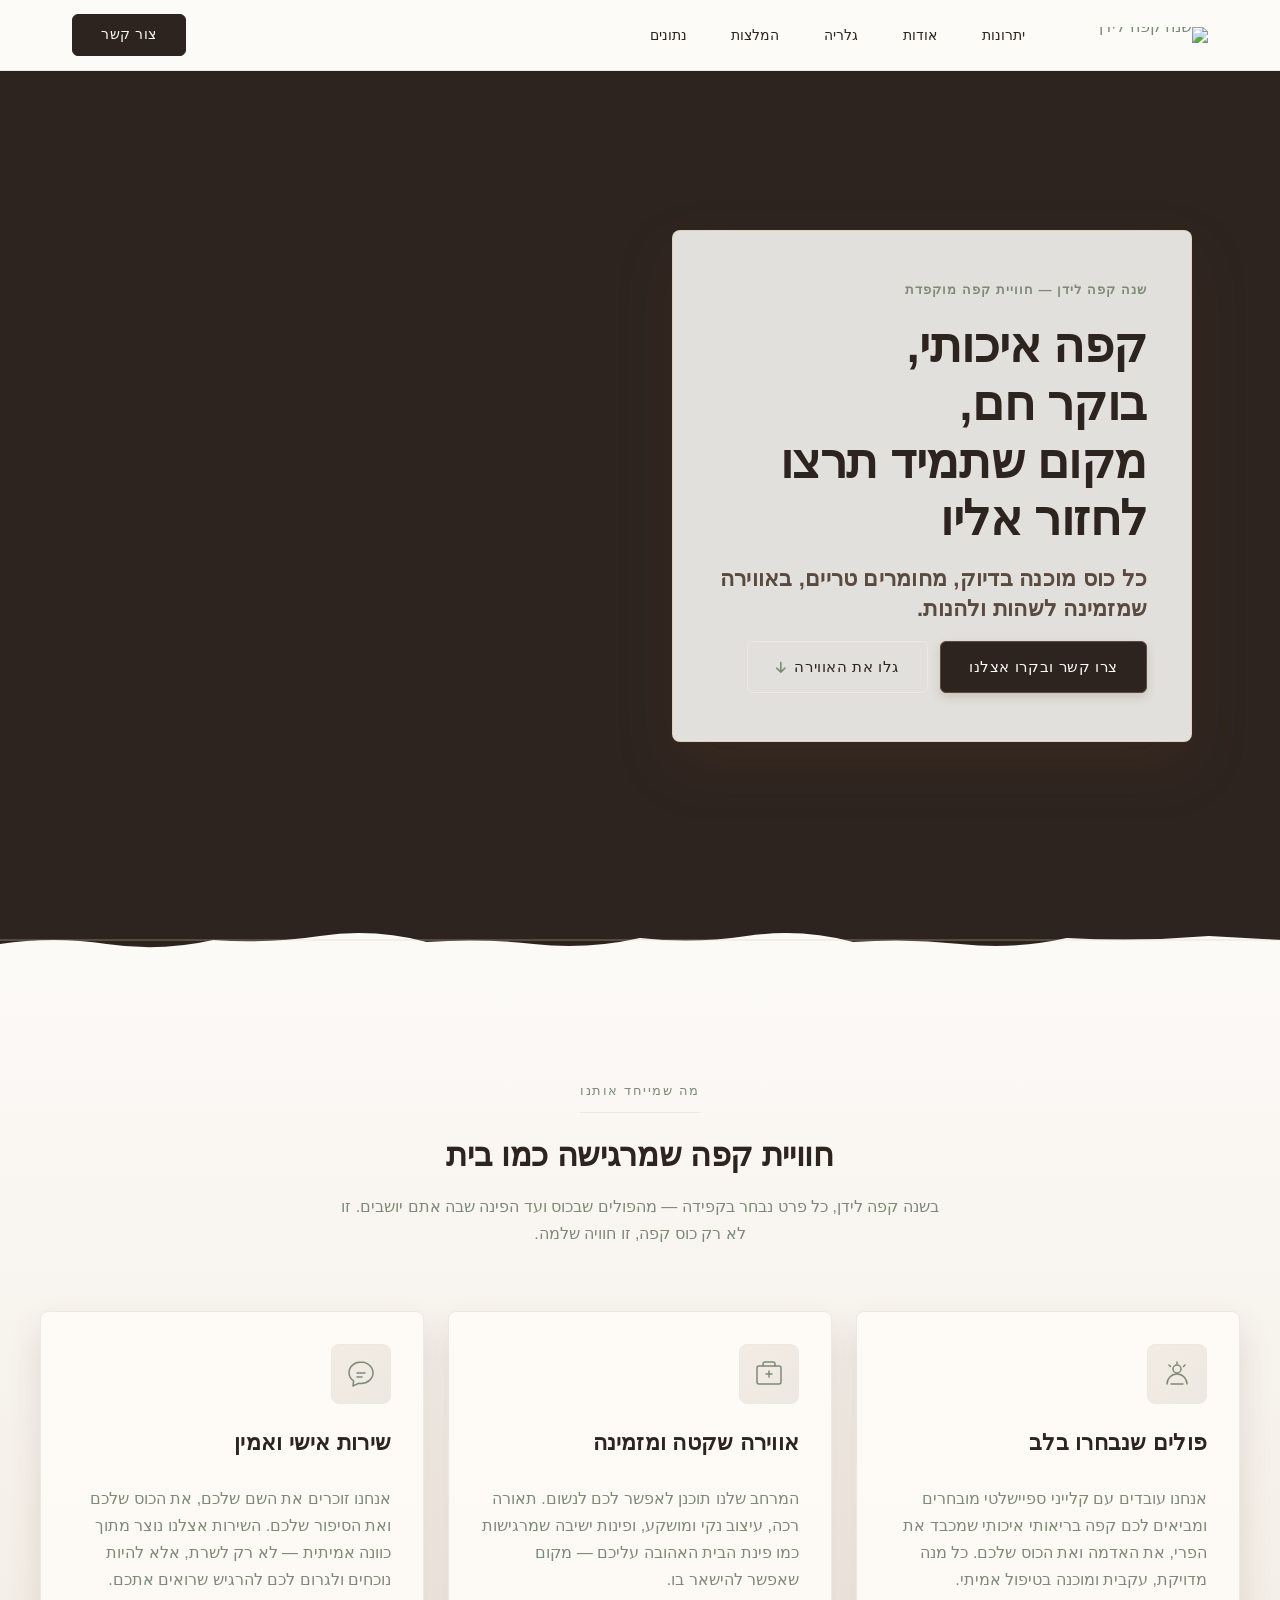
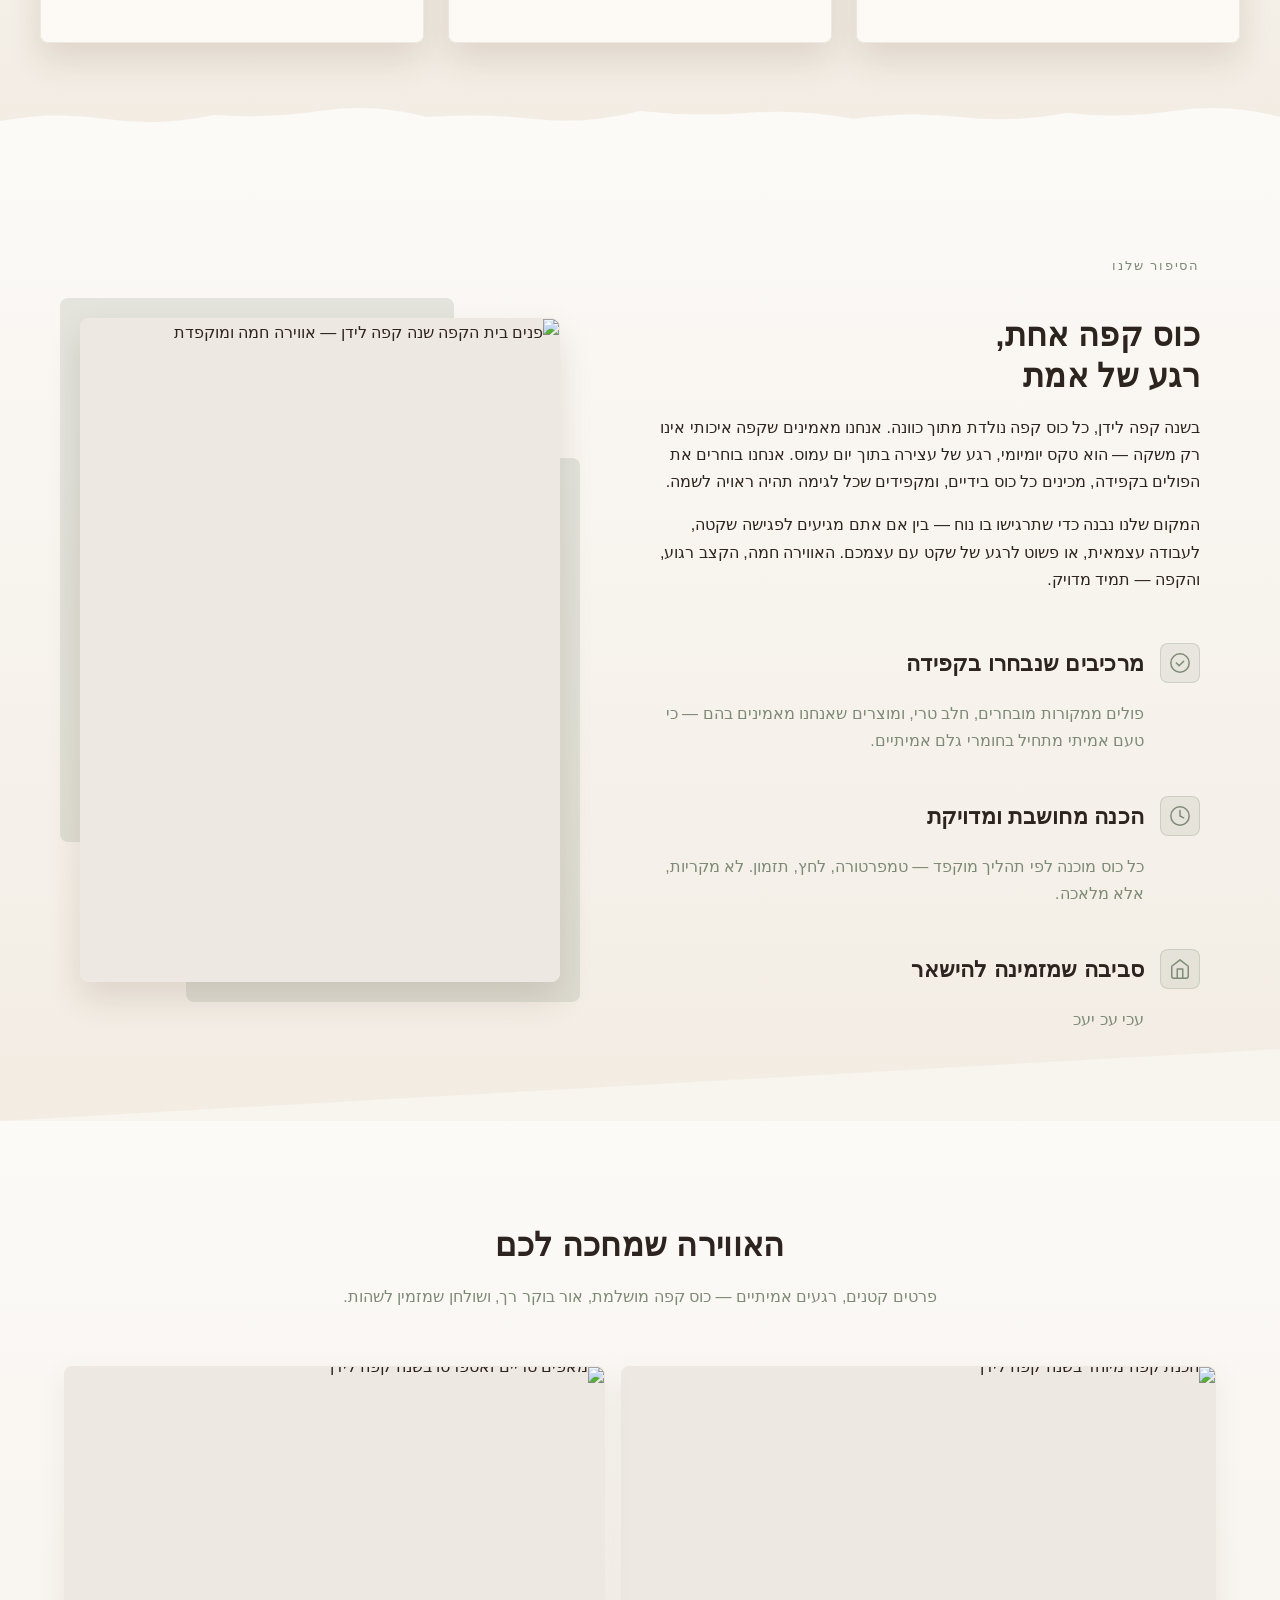
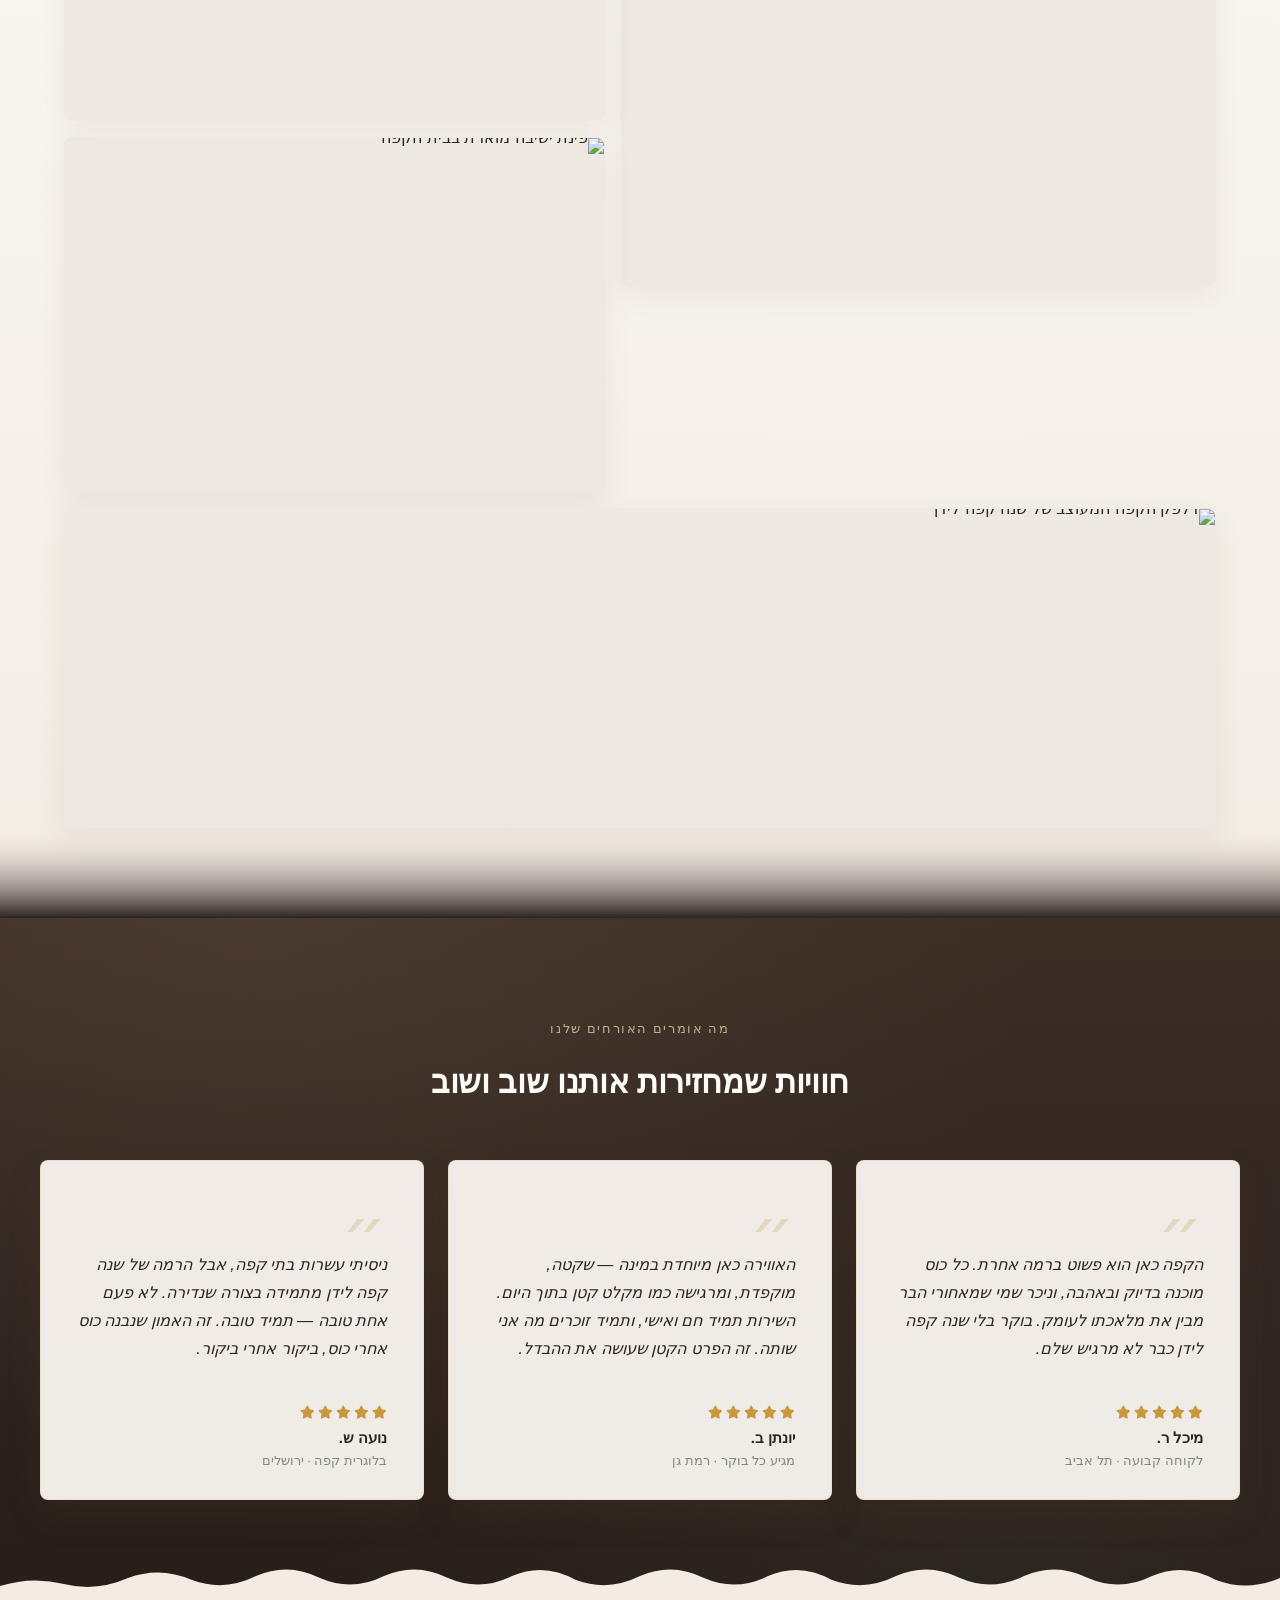
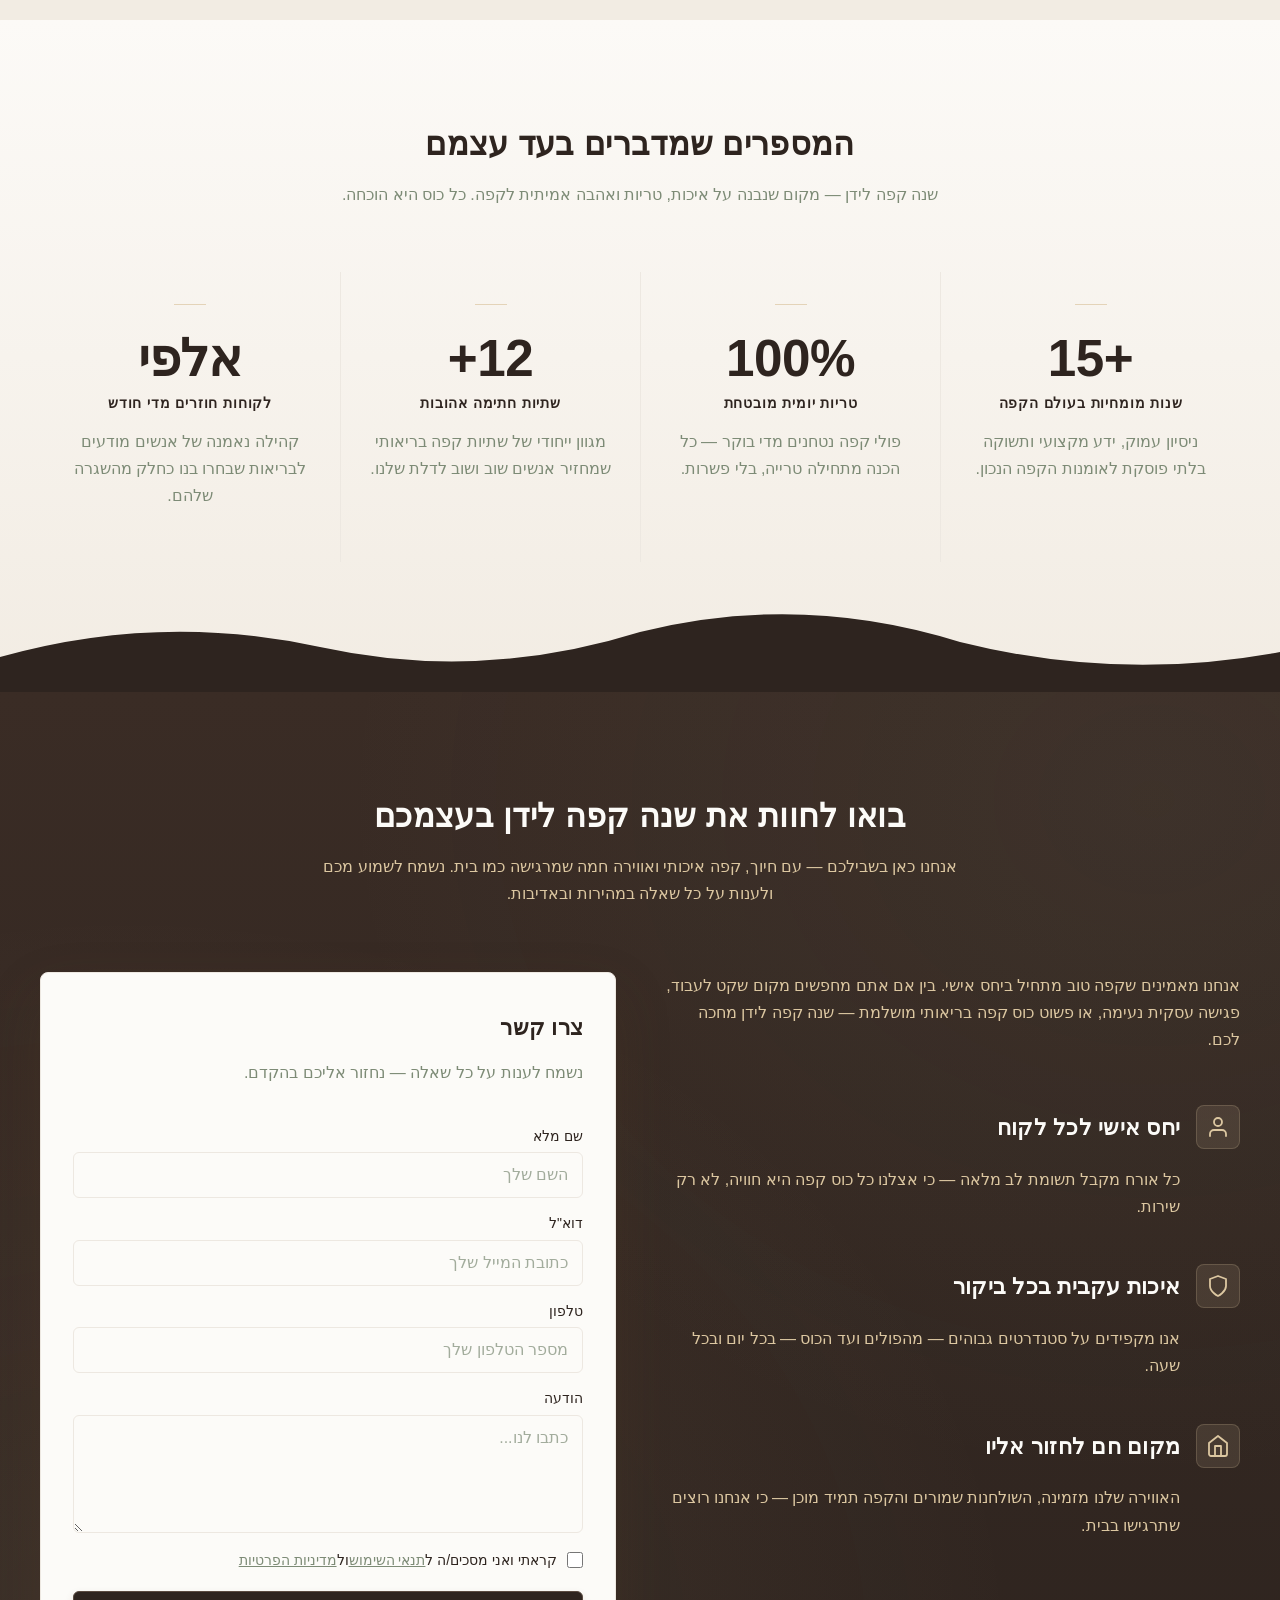
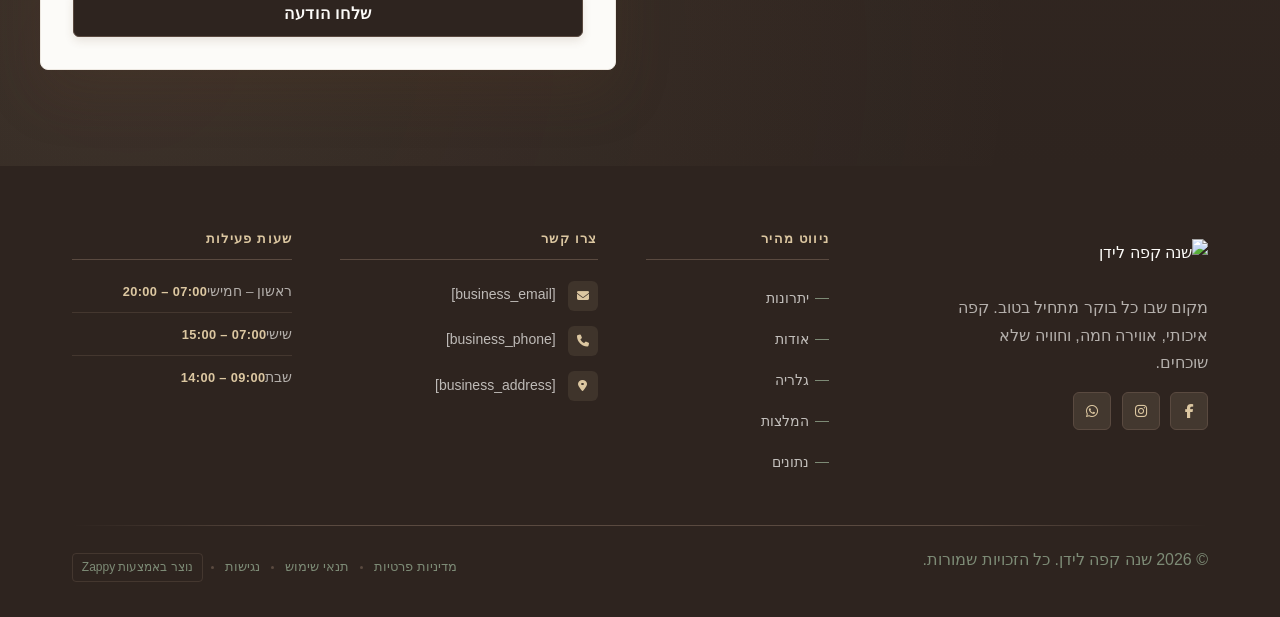
==== commit dd65efd3: "Incremental sync: 1 page(s) — text_edit" ====
--- a/public/index.html
+++ b/public/index.html
@@ -1 +1 @@
-<!doctype html><html dir="rtl" lang="he"><head><meta charset="UTF-8"><meta content="width=device-width,initial-scale=1" name="viewport"><meta content="index, follow" name="robots"><title>שנה קפה לידן — שנה קפה לידן</title><meta content="תבנה לי אתר" name="description"><meta content="שנה קפה לידן, קפה בריאותי לבעלי עסקים, קפה איכותי לאנשים מודעים לבריאות, קפה בריאותי" name="keywords"><link href="/assets/favicon.ico" rel="icon" type="image/x-icon"><link href="/assets/favicon-16x16.png" rel="icon" type="image/png" sizes="16x16"><link href="/assets/favicon-32x32.png" rel="icon" type="image/png" sizes="32x32"><link href="/assets/favicon-48x48.png" rel="icon" type="image/png" sizes="48x48"><link href="/assets/favicon-192x192.png" rel="icon" type="image/png" sizes="192x192"><link href="/assets/favicon-512x512.png" rel="icon" type="image/png" sizes="512x512"><link href="/assets/apple-touch-icon.png" rel="apple-touch-icon"><script>!function(){"use strict";var t="e69be9af-2375-4888-ae59-c802af20a524",e="https://api.zappy5.com/api/analytics/track",a=18e5,n=2592e6,o=!0,i=!0,r=!0;var s=function(){var e="zappy_visitor_"+t,a=null;try{if(a=localStorage.getItem(e)){var o=JSON.parse(a),i=Date.now();if(i-o.created<n)return o.lastSeen=i,localStorage.setItem(e,JSON.stringify(o)),o.id}}catch(t){console.warn("Zappy Analytics: LocalStorage not available")}var r="zv_"+Date.now()+"_"+Math.random().toString(36).substr(2,9);try{localStorage.setItem(e,JSON.stringify({id:r,created:Date.now(),lastSeen:Date.now()}))}catch(t){}return r}(),c=function(){var e="zappy_session_"+t,n=null;try{if(n=sessionStorage.getItem(e)){var o=JSON.parse(n),i=Date.now();if(i-o.timestamp<a)return o.timestamp=i,sessionStorage.setItem(e,JSON.stringify(o)),o.id}}catch(t){console.warn("Zappy Analytics: SessionStorage not available")}var r="zs_"+Date.now()+"_"+Math.random().toString(36).substr(2,9);try{sessionStorage.setItem(e,JSON.stringify({id:r,timestamp:Date.now()}))}catch(t){}return r}();function l(a,n){n=n||{};var o={website_id:t,event_type:a,page_path:window.location.pathname,referrer:document.referrer||"direct",visitor_id:s,session_id:c,metadata:n};if(navigator.sendBeacon){var i=new Blob([JSON.stringify(o)],{type:"application/json"});navigator.sendBeacon(e,i)}else fetch(e,{method:"POST",headers:{"Content-Type":"application/json"},body:JSON.stringify(o),keepalive:!0}).catch(function(t){console.warn("Zappy Analytics: Failed to track event",t)})}o&&l("pageview",{title:document.title,url:window.location.href}),i&&document.addEventListener("click",function(t){var e=t.target;if("BUTTON"===e.tagName||e.closest("button")){var a="BUTTON"===e.tagName?e:e.closest("button");l("click",{element:"button",text:a.textContent.trim().substring(0,100),id:a.id||null,class:a.className||null})}else if("A"===e.tagName||e.closest("a")){var n="A"===e.tagName?e:e.closest("a");l("navigation",{element:"link",text:n.textContent.trim().substring(0,100),href:n.href,external:n.hostname!==window.location.hostname})}},!0),r&&document.addEventListener("submit",function(t){var e=t.target;l("form_submit",{form_id:e.id||null,form_name:e.name||null,form_action:e.action||null,form_method:e.method||"GET"})},!0);var m=Date.now();window.addEventListener("beforeunload",function(){l("page_unload",{time_on_page:Math.floor((Date.now()-m)/1e3),page_path:window.location.pathname})}),window.zappyAnalytics={track:l,getVisitorId:function(){return s},getSessionId:function(){return c}}}()</script><meta content="שנה קפה לידן — שנה קפה לידן" property="og:title"><meta content="תבנה לי אתר" property="og:description"><meta content="summary_large_image" name="twitter:card"><meta content="שנה קפה לידן — שנה קפה לידן" name="twitter:title"><meta content="תבנה לי אתר" name="twitter:description"><meta content="website" property="og:type"><meta content="he_IL" property="og:locale"><link href="https://cdnjs.cloudflare.com/ajax/libs/font-awesome/6.4.0/css/all.min.css" rel="stylesheet"><link href="/assets/favicon.ico" rel="icon" type="image/x-icon"><link href="/assets/favicon-16x16.png" rel="icon" type="image/png" sizes="16x16"><link href="/assets/favicon-32x32.png" rel="icon" type="image/png" sizes="32x32"><link href="/assets/favicon-48x48.png" rel="icon" type="image/png" sizes="48x48"><link href="/assets/favicon-192x192.png" rel="icon" type="image/png" sizes="192x192"><link href="/assets/favicon-512x512.png" rel="icon" type="image/png" sizes="512x512"><link href="/assets/apple-touch-icon.png" rel="apple-touch-icon"><link href="https://cdn.jsdelivr.net/npm/vanilla-cookieconsent@3/dist/cookieconsent.css" rel="stylesheet"><script src="https://cdn.jsdelivr.net/npm/vanilla-cookieconsent@3/dist/cookieconsent.umd.js"></script><script src="https://cdn.jsdelivr.net/gh/mickidum/acc_toolbar/acctoolbar/acctoolbar.min.js"></script><link href="/styles.css" rel="stylesheet"><style id="zappy-dropdown-submenu-styles">#navMenu li:has(.sub-menu),.nav-menu li:has(.sub-menu),.navbar li:has(.sub-menu),nav li:has(.sub-menu){position:relative}#navMenu .sub-menu,.nav-menu .sub-menu,.navbar .sub-menu,nav .sub-menu{display:block!important;position:absolute!important;top:100%;left:0;min-width:220px;background:#fff;border-radius:8px;box-shadow:0 8px 25px rgba(0,0,0,.15);padding:8px 0;opacity:0;visibility:hidden;transform:translateY(10px);transition:all .3s ease;z-index:1000;list-style:none;pointer-events:none}#navMenu li:hover>.sub-menu,.nav-menu li:hover>.sub-menu,.navbar li:hover>.sub-menu,nav li:hover>.sub-menu{opacity:1!important;visibility:visible!important;transform:translateY(0)!important;pointer-events:auto!important}.sub-menu li{list-style:none;margin:0;padding:0}.sub-menu a{display:block!important;padding:10px 16px!important;color:var(--text-dark,#333)!important;font-weight:500;text-decoration:none;white-space:nowrap;transition:background-color .2s}.sub-menu .zappy-nav-child>a{padding-left:28px!important;font-size:.9em!important;opacity:.85!important}[dir=rtl] .sub-menu .zappy-nav-child>a,html[lang=ar] .sub-menu .zappy-nav-child>a,html[lang=he] .sub-menu .zappy-nav-child>a{padding-left:10px!important;padding-right:28px!important}.sub-menu .zappy-nav-parent>a{font-weight:600!important}.sub-menu a:hover{background-color:#f5f5f5}[dir=rtl] .nav-menu .sub-menu,[dir=rtl] .navbar .sub-menu,[dir=rtl] nav .sub-menu,html[lang=ar] .nav-menu .sub-menu,html[lang=ar] .navbar .sub-menu,html[lang=ar] nav .sub-menu,html[lang=he] .nav-menu .sub-menu,html[lang=he] .navbar .sub-menu,html[lang=he] nav .sub-menu{left:auto!important;right:0!important}.sub-menu:empty,.sub-menu:not(:has(li)):not(:has(> a)),.sub-menu:not(:has(li:not(.zappy-hidden-menu-item))):not(:has(> a)){display:none!important;opacity:0!important;visibility:hidden!important;pointer-events:none!important}li:has(.menu-group-title):hover>.sub-menu{opacity:1!important;visibility:visible!important;transform:translateY(0)!important;pointer-events:auto!important}#navMenu>li>.menu-group-title,.nav-menu>li>.menu-group-title{display:inline-block;padding:.5rem 1rem;cursor:default;user-select:none}@media (max-width:768px){#navMenu .sub-menu,.nav-menu .sub-menu,.navbar .sub-menu,nav .sub-menu{position:static!important;transform:none!important;box-shadow:none!important;background:0 0!important;max-height:0;overflow:hidden;opacity:0;visibility:hidden;transition:max-height .3s ease,opacity .3s ease;padding:0!important;border-radius:0!important}#navMenu .sub-menu.mobile-expanded,.nav-menu .sub-menu.mobile-expanded,.navbar .sub-menu.mobile-expanded{max-height:none!important;overflow-y:visible!important;opacity:1!important;visibility:visible!important;padding:8px 0 8px 16px!important}[dir=rtl] .sub-menu.mobile-expanded,html[lang=he] .sub-menu.mobile-expanded{padding:8px 16px 8px 0!important}#navMenu li:hover>.sub-menu,.nav-menu li:hover>.sub-menu,.navbar li:hover>.sub-menu,nav li:hover>.sub-menu{opacity:0;visibility:hidden;pointer-events:none}#navMenu li>.sub-menu.mobile-expanded,.nav-menu li>.sub-menu.mobile-expanded,.navbar li>.sub-menu.mobile-expanded,nav li>.sub-menu.mobile-expanded{opacity:1!important;visibility:visible!important;pointer-events:auto!important}#navMenu li:has(.sub-menu),.nav-menu li:has(.sub-menu),.navbar li:has(.sub-menu),nav li:has(.sub-menu){display:flex!important;flex-wrap:wrap!important;align-items:center!important;position:relative!important;min-height:44px!important}#navMenu li:has(.sub-menu)>a,.nav-menu li:has(.sub-menu)>a,.navbar li:has(.sub-menu)>a,nav li:has(.sub-menu)>a{flex:1!important;min-width:0!important}#navMenu li:has(.sub-menu)>.menu-group-title,.nav-menu li:has(.sub-menu)>.menu-group-title,.navbar li:has(.sub-menu)>.menu-group-title,nav li:has(.sub-menu)>.menu-group-title{flex:1!important;min-width:0!important;padding:0!important;line-height:inherit!important}#navMenu li:has(.sub-menu)>.sub-menu,.nav-menu li:has(.sub-menu)>.sub-menu,.navbar li:has(.sub-menu)>.sub-menu,nav li:has(.sub-menu)>.sub-menu{flex-basis:100%!important;width:100%!important}#navMenu li:has(.sub-menu)>a [class*=arrow],#navMenu li:has(.sub-menu)>a [class*=chevron],.nav-menu li:has(.sub-menu)>a .fa-angle-down,.nav-menu li:has(.sub-menu)>a .fa-chevron-down,.nav-menu li:has(.sub-menu)>a [class*=arrow],.nav-menu li:has(.sub-menu)>a [class*=chevron],nav li:has(.sub-menu)>a [class*=arrow],nav li:has(.sub-menu)>a [class*=chevron]{display:none!important;visibility:hidden!important}.mobile-submenu-toggle{display:flex!important;align-items:center!important;justify-content:center!important;width:44px!important;height:auto!important;background:0 0!important;border:none!important;cursor:pointer!important;color:var(--text-dark)!important;position:static!important;flex-shrink:0!important;align-self:stretch!important;z-index:2!important;padding:0!important;margin:0!important}.mobile-submenu-toggle::after{content:''!important;width:0!important;height:0!important;border-left:6px solid transparent!important;border-right:6px solid transparent!important;border-top:7px solid currentColor!important;transition:transform .3s ease!important}.mobile-submenu-toggle.expanded::after{transform:rotate(180deg)!important}.sub-menu a{padding:10px 0!important;display:block!important;color:var(--text-dark)!important;white-space:normal!important}.sub-menu .zappy-nav-child>a{padding-left:28px!important;font-size:.9em!important;opacity:.85!important}[dir=rtl] .sub-menu .zappy-nav-child>a,html[lang=ar] .sub-menu .zappy-nav-child>a,html[lang=he] .sub-menu .zappy-nav-child>a{padding-left:0!important;padding-right:28px!important}.sub-menu .zappy-nav-parent>a{font-weight:600!important}#navMenu.active,.nav-menu.active{max-width:100vw!important;overflow-x:hidden!important;box-sizing:border-box!important}.navbar .sub-menu li a,.zappy-products-dropdown .sub-menu a,nav.navbar .sub-menu li a{color:var(--text-dark)!important}}@media (min-width:769px){.mobile-submenu-toggle{display:none!important}}</style><style id="mobile-lang-menu-deployed-css">@media (max-width:768px){.lang-switcher,.nav-container .lang-switcher,.nav-cta-container .lang-switcher,.nav-ecommerce-icons .lang-switcher,.nav-icons-left .lang-switcher,.navbar .lang-switcher,.navbar .nav-cta-container .lang-switcher{display:none!important}.mobile-lang-menu{width:100%;border-top:1px solid rgba(128,128,128,.2);padding:8px 0 0 0;margin-top:8px}.mobile-lang-toggle{display:flex!important;align-items:center;justify-content:space-between;width:100%;padding:12px 16px;background:0 0;border:none;cursor:pointer;font-size:15px;color:inherit;font-family:inherit}.mobile-lang-toggle::after{content:'';display:inline-block;width:8px;height:8px;border-right:2px solid currentColor;border-bottom:2px solid currentColor;transform:rotate(45deg);transition:transform .3s ease;margin-left:8px}.mobile-lang-toggle.expanded::after{transform:rotate(-135deg)}.mobile-lang-options{max-height:0;overflow:hidden;transition:max-height .3s ease}.mobile-lang-options.expanded{max-height:300px}.mobile-lang-option{display:flex!important;align-items:center;gap:10px;padding:10px 24px;text-decoration:none;color:inherit;font-size:14px;font-family:inherit}.mobile-lang-option:hover{background:rgba(128,128,128,.1)}.mobile-lang-option.active{font-weight:600;opacity:.7;pointer-events:none}.mobile-lang-option img{width:20px;height:20px;border-radius:50%}}@media (min-width:769px){.mobile-lang-menu{display:none!important}}</style><style id="zappy-widget-visibility">#mic-access-tool-box,#mic-access-tool-general-button,#mic-init-access-tool #mic-access-tool-box,#mic-init-access-tool #mic-access-tool-general-button,#mic-init-access-tool .mic-access-tool-general-button,._access-icon,._access-menu,.mic-access-tool-box,.mic-access-tool-general-button,div[id*=mic-access-tool-box]{display:none!important;visibility:hidden!important;opacity:0!important;pointer-events:none!important}</style></head><body><nav class="navbar" dir="rtl"><button class="mobile-toggle" aria-label="Menu" id="mobileToggle"><svg viewBox="0 0 24 24" fill="none" height="24" width="24" class="hamburger-icon"><path d="M3 12h18M3 6h18M3 18h18" stroke="currentColor" stroke-linecap="round" stroke-width="2"></path></svg><svg viewBox="0 0 24 24" fill="none" height="24" width="24" class="close-icon" style="display:none"><path d="M18 6L6 18M6 6l12 12" stroke="currentColor" stroke-linecap="round" stroke-width="2"></path></svg></button><button class="phone-header-btn" aria-label="Call" data-phone="[business_phone]"><svg viewBox="0 0 24 24" fill="currentColor" height="20" width="20"><path d="M22 16.92v3a2 2 0 0 1-2.18 2 19.79 19.79 0 0 1-8.63-3.07 19.5 19.5 0 0 1-6-6 19.79 19.79 0 0 1-3.07-8.67A2 2 0 0 1 4.11 2h3a2 2 0 0 1 2 1.72 12.84 12.84 0 0 0 .7 2.81 2 2 0 0 1-.45 2.11L8.09 9.91a16 16 0 0 0 6 6l1.27-1.27a2 2 0 0 1 2.11-.45 12.84 12.84 0 0 0 2.81.7A2 2 0 0 1 22 16.92z"></path></svg></button><div class="nav-container"><div class="nav-right-group"><div class="nav-brand"><a href="/" class="logo-link"><img alt="שנה קפה לידן" src="/assets/business-logo.webp" class="logo"></a></div><ul class="nav-menu" id="navMenu"><li><a href="#features">יתרונות</a></li><li><a href="#about">אודות</a></li><li><a href="#gallery">גלריה</a></li><li><a href="#testimonials">המלצות</a></li><li><a href="#stats">נתונים</a></li></ul></div><div class="nav-cta-container"><a href="#cta" class="nav-cta-btn">צור קשר</a></div></div></nav><script>window.addEventListener("load",function(){const e=document.querySelector(".navbar, nav, header");if(!e)return void console.log("[Navbar] Navbar element not found");let t=document.getElementById("mobileToggle")||document.querySelector(".mobile-toggle")||document.querySelector(".hamburger")||document.querySelector(".hamburger-menu")||document.querySelector(".menu-toggle")||document.querySelector(".burger-menu")||document.querySelector('[aria-label="Menu"]')||document.querySelector('[aria-label="תפריט"]');const o=document.querySelector(".phone-header-btn"),n=window.getComputedStyle(e);let r=n.backgroundColor;if(console.log("[Navbar] Initial navbar background:",r),"transparent"===r||"rgba(0, 0, 0, 0)"===r||r.startsWith("rgba")&&r.includes(", 0)")){const e=n.backgroundImage;if(e&&"none"!==e)console.log("[Navbar] Navbar has background image/gradient, using dark text"),r="rgb(240, 240, 240)";else{const e=window.getComputedStyle(document.body).backgroundColor;console.log("[Navbar] Navbar transparent, using body background:",e),r=e}}const i=r.match(/\d+/g);if(i&&i.length>=3){const e=(.299*parseInt(i[0])+.587*parseInt(i[1])+.114*parseInt(i[2]))/255;console.log("[Navbar] Mobile button colors preserved from Claude CSS (luminance:",e.toFixed(2)+")");const n=document.createElement("style");n.id="zappy-mobile-nav-fix";document.documentElement.lang;document.documentElement.dir,n.textContent='\n        /* Hide mobile buttons on desktop, show only on mobile */\n        @media (min-width: 769px) {\n          .mobile-toggle,\n          .phone-header-btn {\n            display: none !important;\n          }\n        }\n        \n        /* Show and position mobile buttons correctly on mobile */\n        @media (max-width: 768px) {\n          .mobile-toggle,\n          .phone-header-btn {\n            position: absolute !important;\n            top: 50% !important;\n            transform: translateY(-50%) !important;\n            z-index: 1001 !important;\n            display: flex !important;\n            align-items: center !important;\n            justify-content: center !important;\n            width: 36px !important;\n            height: 36px !important;\n            border-radius: 50% !important;\n            border: none !important;\n            cursor: pointer !important;\n            padding: 6px !important;\n            background: none !important;\n            color: var(--nav-text, var(--text-dark)) !important;\n          }\n          \n          /* LTR positioning (default): hamburger LEFT, phone RIGHT */\n          html:not([dir="rtl"]):not([lang="he"]):not([lang="ar"]) .mobile-toggle,\n          html[dir="ltr"] .mobile-toggle {\n            left: 12px !important;\n            right: auto !important;\n          }\n          html:not([dir="rtl"]):not([lang="he"]):not([lang="ar"]) .phone-header-btn,\n          html[dir="ltr"] .phone-header-btn {\n            right: 12px !important;\n            left: auto !important;\n          }\n          \n          /* RTL positioning: hamburger RIGHT, phone LEFT */\n          html[dir="rtl"] .mobile-toggle,\n          html[lang="he"] .mobile-toggle,\n          html[lang="ar"] .mobile-toggle {\n            right: 12px !important;\n            left: auto !important;\n          }\n          html[dir="rtl"] .phone-header-btn,\n          html[lang="he"] .phone-header-btn,\n          html[lang="ar"] .phone-header-btn {\n            left: 12px !important;\n            right: auto !important;\n          }\n          \n          /* CRITICAL: Ensure nav-container has min-height on mobile */\n          /* All children are positioned absolutely/fixed on mobile, so height:auto collapses to 0 */\n          .nav-container {\n            min-height: 70px !important;\n            position: relative !important;\n          }\n          \n          /* Ensure SVG icons are properly sized and inherit color */\n          .mobile-toggle svg,\n          .phone-header-btn svg {\n            width: 24px !important;\n            height: 24px !important;\n            /* Don\'t force display - let JavaScript control hamburger/close toggle */\n          }\n          \n          /* Reset nav-cta-container on mobile - remove desktop box-shadow/padding */\n          /* that creates a visible ghost box when CTA button is hidden */\n          .nav-cta-container {\n            box-shadow: none !important;\n            padding: 0 !important;\n          }\n          \n          /* Hide nav-cta-container entirely on mobile when there\'s no lang-switcher */\n          /* (only the CTA button is inside, and it\'s hidden on mobile) */\n          .nav-cta-container:not(:has(.lang-switcher)) {\n            display: none !important;\n          }\n          \n          /* CRITICAL: Prevent hero image fade gradient from bleeding over headline text */\n          /* The .image-fade-gradient has bottom: -30px (extends below parent) */\n          /* On mobile stacked layout, this overlaps the h1 text below the image */\n          .hero-image-column {\n            overflow: hidden !important;\n          }\n          .image-fade-gradient {\n            bottom: 0 !important;\n          }\n          \n          /* Hide desktop language switcher on mobile - hamburger menu handles it */\n          /* High specificity to override stored CSS */\n          .lang-switcher,\n          .nav-cta-container .lang-switcher,\n          .nav-container .lang-switcher,\n          .navbar .lang-switcher,\n          .navbar .nav-cta-container .lang-switcher {\n            display: none !important;\n          }\n        }\n      ';const r=document.getElementById("zappy-mobile-nav-fix");r&&r.remove(),document.head.appendChild(n),console.log("[Navbar] Critical CSS injected for mobile nav positioning");const l=window.innerWidth<=768;if(t){const e=t.querySelector(".hamburger-icon"),o=t.querySelector(".close-icon");e&&(e.style.setProperty("width","24px","important"),e.style.setProperty("height","24px","important"),e.style.setProperty("display","block","important")),o&&(o.style.setProperty("width","24px","important"),o.style.setProperty("height","24px","important"),o.style.setProperty("display","none","important")),l?(t.style.setProperty("position","absolute","important"),t.style.setProperty("top","50%","important"),t.style.setProperty("transform","translateY(-50%)","important"),t.style.setProperty("z-index","1001","important"),t.style.removeProperty("left"),t.style.removeProperty("right"),console.log("[Navbar] Mobile toggle positioning applied (mobile viewport)")):(t.style.removeProperty("position"),t.style.removeProperty("top"),t.style.removeProperty("transform"),t.style.removeProperty("z-index"),t.style.removeProperty("left"),t.style.removeProperty("right"),console.log("[Navbar] Desktop viewport - cleared mobile toggle inline positioning"))}if(o){const e=o.querySelector("svg");e&&(e.style.width="24px",e.style.height="24px",e.setAttribute("width","24"),e.setAttribute("height","24")),l?(o.style.setProperty("position","absolute","important"),o.style.setProperty("top","50%","important"),o.style.setProperty("transform","translateY(-50%)","important"),o.style.setProperty("z-index","1001","important"),o.style.removeProperty("left"),o.style.removeProperty("right"),console.log("[Navbar] Phone button positioning applied (mobile viewport)")):(o.style.removeProperty("position"),o.style.removeProperty("top"),o.style.removeProperty("transform"),o.style.removeProperty("z-index"),o.style.removeProperty("left"),o.style.removeProperty("right"),console.log("[Navbar] Desktop viewport - cleared phone button inline positioning"))}}else console.log("[Navbar] Could not parse background color:",r);t=document.getElementById("mobileToggle")||document.querySelector(".mobile-toggle")||document.querySelector(".hamburger")||document.querySelector(".hamburger-menu")||document.querySelector(".menu-toggle")||document.querySelector(".burger-menu")||document.querySelector('[aria-label="Menu"]')||document.querySelector('[aria-label="תפריט"]');const l=document.getElementById("navMenu")||document.querySelector(".nav-menu")||document.querySelector(".nav-links")||document.querySelector("nav ul:not(.submenu)");if(!t||!l)return void console.log("[Navbar] Mobile toggle or menu not found:",{toggle:!!t,menu:!!l});l.id||(l.id="navMenu"),console.log("[Navbar] Initializing mobile menu...");const a=t.cloneNode(!0);t.parentNode.replaceChild(a,t),a.addEventListener("click",function(e){e.preventDefault(),e.stopPropagation();const t=this.querySelector(".hamburger-icon"),o=this.querySelector(".close-icon");l.classList.contains("active")?(l.classList.remove("active"),t&&t.style.setProperty("display","block","important"),o&&o.style.setProperty("display","none","important"),document.body.style.overflow="",console.log("[Navbar] Menu closed")):(l.classList.add("active"),t&&t.style.setProperty("display","none","important"),o&&o.style.setProperty("display","block","important"),document.body.style.overflow="hidden",console.log("[Navbar] Menu opened"))}),l.querySelectorAll("a").forEach(function(e){e.addEventListener("click",function(){if("#"===this.getAttribute("href"))return;const e=a.querySelector(".hamburger-icon"),t=a.querySelector(".close-icon");l.classList.remove("active"),e&&e.style.setProperty("display","block","important"),t&&t.style.setProperty("display","none","important"),document.body.style.overflow="",console.log("[Navbar] Menu closed (link clicked)")})});var s=l.querySelectorAll(".dropdown-toggle");s.forEach(function(e){e.addEventListener("click",function(e){e.preventDefault(),e.stopPropagation();var t=this.closest(".nav-dropdown");t&&(t.parentNode.querySelectorAll(".nav-dropdown.open").forEach(function(e){e!==t&&e.classList.remove("open")}),t.classList.toggle("open"),console.log("[Navbar] Dropdown toggled:",t.classList.contains("open")?"open":"closed"))})}),document.addEventListener("click",function(e){e.target.closest(".nav-dropdown")||document.querySelectorAll(".nav-dropdown.open").forEach(function(e){e.classList.remove("open")})}),console.log("[Navbar] Dropdown handlers initialized for "+s.length+" dropdowns"),o&&o.addEventListener("click",function(){const e=document.querySelectorAll('a[href^="tel:"]'),t=e.length>0?e[0].getAttribute("href").replace("tel:",""):"[business_phone]";window.location.href="tel:"+t,console.log("[Navbar] Phone button clicked")}),console.log("[Navbar] Mobile menu initialized successfully");const p=function(){const e=document.querySelector(".whatsapp-float");e&&(window.innerWidth>=769?(e.style.setProperty("display","none","important"),e.style.setProperty("visibility","hidden","important"),e.style.setProperty("opacity","0","important"),e.style.setProperty("pointer-events","none","important"),console.log("[WhatsApp] Button hidden on desktop")):(e.style.removeProperty("display"),e.style.removeProperty("visibility"),e.style.removeProperty("opacity"),e.style.removeProperty("pointer-events"),console.log("[WhatsApp] Button visible on mobile")))};let c;p(),window.addEventListener("resize",function(){clearTimeout(c),c=setTimeout(p,100)})})</script><main><section class="index-hero-section" data-layout-spec="בית-hero" dir="rtl" id="hero" data-hero-type="fullscreen-scrim"><div class="index-hero-bg"><img alt="בוקר קפה מואר באור שמש בשנה קפה לידן" src="/assets/site-index-hero-image-1.webp" data-context="Sunlit Israeli café morning scene: a beautifully arranged wooden café table with a ceramic white cup of freshly brewed espresso, warm golden morning light streaming through large windows, soft bokeh background with wooden shelves, green plants, and warm neutral tones. Bright, airy, inviting atmosphere with visible wood textures and gentle steam rising from the cup." data-placeholder="index-hero-image-1" height="900" width="1440" data-hero-bg="true"></div><div class="index-hero-scrim" aria-hidden="true"></div><div class="index-hero-container"><div class="index-hero-card"><span class="index-hero-eyebrow">שנה קפה לידן — חוויית קפה מוקפדת</span><h1 class="index-hero-title">קפה איכותי,<br>בוקר חם,<br>מקום שתמיד תרצו לחזור אליו</h1><h3 class="index-hero-subtitle">כל כוס מוכנה בדיוק, מחומרים טריים, באווירה שמזמינה לשהות ולהנות.</h3><div class="index-hero-actions"><a href="#contact" class="index-hero-btn-primary">צרו קשר ובקרו אצלנו</a><a href="#features" class="index-hero-btn-secondary">גלו את האווירה<i class="fa-arrow-down fa-solid" aria-hidden="true"></i></a></div></div></div><div class="index-hero-divider-wrapper"><svg viewBox="0 0 1440 80" aria-hidden="true" xmlns="http://www.w3.org/2000/svg" data-no-icon-edit="true" preserveAspectRatio="none"><path d="M0,80 L0,44 Q60,36 120,44 T240,40 Q300,44 360,36 T480,42 Q540,38 600,44 T720,38 Q780,44 840,36 T960,42 Q1020,38 1080,44 T1200,38 Q1280,42 1360,36 L1440,40 L1440,80 Z" fill="#FCFAF7"></path><line opacity="0.5" stroke="#DCC7A1" stroke-width="1" x1="0" x2="1440" y1="40" y2="40"></line></svg></div></section><section class="index-features-section" data-layout-spec="בית-features" dir="rtl"><div class="index-features-container"><div class="index-features-intro"><span class="index-features-eyebrow">מה שמייחד אותנו</span><h2 class="index-features-title">חוויית קפה שמרגישה כמו בית</h2><p class="index-features-subtitle">בשנה קפה לידן, כל פרט נבחר בקפידה — מהפולים שבכוס ועד הפינה שבה אתם יושבים. זו לא רק כוס קפה, זו חוויה שלמה.</p></div><div class="index-features-grid"><article class="index-feature-card"><div class="index-feature-icon-wrap"><svg viewBox="0 0 36 36" aria-hidden="true" data-element-type="icon" data-icon-type="svg" fill="none" height="36" stroke="currentColor" stroke-linecap="round" stroke-linejoin="round" stroke-width="1.5" width="36" xmlns="http://www.w3.org/2000/svg"><path d="M8 28c0-5.523 4.477-10 10-10s10 4.477 10 10"></path><circle cx="18" cy="13" r="4"></circle><path d="M12 28h12"></path><path d="M18 8V6"></path><path d="M24.5 10.5l1.5-1.5"></path><path d="M11.5 10.5L10 9"></path></svg></div><div class="index-feature-content"><h3 class="index-feature-title">פולים שנבחרו בלב</h3><p class="index-feature-text">אנחנו עובדים עם קלייני ספיישלטי מובחרים ומביאים לכם קפה בריאותי איכותי שמכבד את הפרי, את האדמה ואת הכוס שלכם. כל מנה מדויקת, עקבית ומוכנה בטיפול אמיתי.</p></div></article><article class="index-feature-card"><div class="index-feature-icon-wrap"><svg viewBox="0 0 36 36" aria-hidden="true" data-element-type="icon" data-icon-type="svg" fill="none" height="36" stroke="currentColor" stroke-linecap="round" stroke-linejoin="round" stroke-width="1.5" width="36" xmlns="http://www.w3.org/2000/svg"><rect height="18" width="24" rx="2" x="6" y="10"></rect><path d="M12 10V8a2 2 0 0 1 2-2h8a2 2 0 0 1 2 2v2"></path><path d="M18 15v6"></path><path d="M15 18h6"></path></svg></div><div class="index-feature-content"><h3 class="index-feature-title">אווירה שקטה ומזמינה</h3><p class="index-feature-text">המרחב שלנו תוכנן לאפשר לכם לנשום. תאורה רכה, עיצוב נקי ומושקע, ופינות ישיבה שמרגישות כמו פינת הבית האהובה עליכם — מקום שאפשר להישאר בו.</p></div></article><article class="index-feature-card"><div class="index-feature-icon-wrap"><svg viewBox="0 0 36 36" aria-hidden="true" data-element-type="icon" data-icon-type="svg" fill="none" height="36" stroke="currentColor" stroke-linecap="round" stroke-linejoin="round" stroke-width="1.5" width="36" xmlns="http://www.w3.org/2000/svg"><path d="M18 6c-6.627 0-12 4.701-12 10.5 0 3.395 1.796 6.408 4.6 8.4L10 30l5.4-2.7A13.6 13.6 0 0 0 18 27.5c6.627 0 12-4.701 12-10.5S24.627 6 18 6z"></path><path d="M14 17h8"></path><path d="M14 21h5"></path></svg></div><div class="index-feature-content"><h3 class="index-feature-title">שירות אישי ואמין</h3><p class="index-feature-text">אנחנו זוכרים את השם שלכם, את הכוס שלכם ואת הסיפור שלכם. השירות אצלנו נוצר מתוך כוונה אמיתית — לא רק לשרת, אלא להיות נוכחים ולגרום לכם להרגיש שרואים אתכם.</p></div></article></div></div><div class="index-features-divider-wrapper"><svg viewBox="0 0 1440 72" aria-hidden="true" xmlns="http://www.w3.org/2000/svg" data-no-icon-edit="true" preserveAspectRatio="none"><path d="M0,72 L0,38 Q60,28 120,36 T240,32 Q300,36 360,28 T480,34 Q540,30 600,36 T720,28 Q780,34 840,30 T960,36 Q1020,28 1080,34 T1200,30 Q1260,36 1320,28 T1440,34 L1440,72 Z" fill="#FCFAF7"></path><filter id="torn-shadow"><feDropShadow dx="0" dy="-2" flood-color="rgba(89,59,35,0.07)" stdDeviation="3"></feDropShadow></filter></svg></div></section><section class="index-about-section" data-layout-spec="בית-about" dir="rtl" id="about"><div class="index-about-container"><div class="index-about-grid"><div class="index-about-content"><span class="index-about-eyebrow">הסיפור שלנו</span><h2 class="index-about-heading">כוס קפה אחת,<br>רגע של אמת</h2><p class="index-about-paragraph">בשנה קפה לידן, כל כוס קפה נולדת מתוך כוונה. אנחנו מאמינים שקפה איכותי אינו רק משקה — הוא טקס יומיומי, רגע של עצירה בתוך יום עמוס. אנחנו בוחרים את הפולים בקפידה, מכינים כל כוס בידיים, ומקפידים שכל לגימה תהיה ראויה לשמה.</p><p class="index-about-paragraph">המקום שלנו נבנה כדי שתרגישו בו נוח — בין אם אתם מגיעים לפגישה שקטה, לעבודה עצמאית, או פשוט לרגע של שקט עם עצמכם. האווירה חמה, הקצב רגוע, והקפה — תמיד מדויק.</p><ul class="index-about-values"><li class="index-about-value-item"><div class="index-about-value-icon"><svg viewBox="0 0 24 24" aria-hidden="true" data-element-type="icon" data-icon-type="svg" fill="none" height="22" stroke="currentColor" stroke-linecap="round" stroke-linejoin="round" stroke-width="1.6" width="22"><path d="M12 2C6.48 2 2 6.48 2 12s4.48 10 10 10 10-4.48 10-10S17.52 2 12 2z"></path><path d="M8 12l3 3 5-5"></path></svg></div><div class="index-about-value-text"><h3 class="index-about-value-title">מרכיבים שנבחרו בקפידה</h3><p>פולים ממקורות מובחרים, חלב טרי, ומוצרים שאנחנו מאמינים בהם — כי טעם אמיתי מתחיל בחומרי גלם אמיתיים.</p></div></li><li class="index-about-value-item"><div class="index-about-value-icon"><svg viewBox="0 0 24 24" aria-hidden="true" data-element-type="icon" data-icon-type="svg" fill="none" height="22" stroke="currentColor" stroke-linecap="round" stroke-linejoin="round" stroke-width="1.6" width="22"><path d="M12 22c5.523 0 10-4.477 10-10S17.523 2 12 2 2 6.477 2 12s4.477 10 10 10z"></path><path d="M12 6v6l4 2"></path></svg></div><div class="index-about-value-text"><h3 class="index-about-value-title">הכנה מחושבת ומדויקת</h3><p>כל כוס מוכנה לפי תהליך מוקפד — טמפרטורה, לחץ, תזמון. לא מקריות, אלא מלאכה.</p></div></li><li class="index-about-value-item"><div class="index-about-value-icon"><svg viewBox="0 0 24 24" aria-hidden="true" data-element-type="icon" data-icon-type="svg" fill="none" height="22" stroke="currentColor" stroke-linecap="round" stroke-linejoin="round" stroke-width="1.6" width="22"><path d="M3 9l9-7 9 7v11a2 2 0 01-2 2H5a2 2 0 01-2-2z"></path><polyline points="9 22 9 12 15 12 15 22"></polyline></svg></div><div class="index-about-value-text"><h3 class="index-about-value-title">סביבה שמזמינה להישאר</h3><p>עיצוב שקט, פינות נוחות ואור טבעי — מרחב שנוצר בשביל רגעים שקטים ושיחות ארוכות כאחד.</p></div></li></ul></div><div class="index-about-image-col"><div class="index-about-backplate index-about-backplate-top"></div><div class="index-about-image-frame"><img alt="פנים בית הקפה שנה קפה לידן — אווירה חמה ומוקפדת" src="/assets/site-index-about-image-1.webp" data-context="An authentic, editorial-style interior photo of a warm and refined Israeli café. Morning light streams through large windows onto a wooden counter. A barista carefully prepares espresso. The atmosphere is calm, intimate, and beautifully composed — warm tones, natural materials, a few coffee cups and plants visible. Feels like a real place, not a stock photo." data-placeholder="index-about-image-1" height="720" width="520" class="index-about-img"></div><div class="index-about-backplate index-about-backplate-bottom"></div></div></div></div><div class="index-about-divider-wrapper" aria-hidden="true"><svg viewBox="0 0 1440 72" aria-hidden="true" xmlns="http://www.w3.org/2000/svg" data-no-icon-edit="true" preserveAspectRatio="none"><polygon fill="#F8F4EE" points="0,72 1440,72 1440,0"></polygon></svg></div></section><section class="index-gallery-section" data-layout-spec="בית-gallery" dir="rtl" id="gallery"><div class="index-gallery-container"><div class="index-gallery-intro"><h2 class="index-gallery-heading">האווירה שמחכה לכם</h2><p class="index-gallery-subtext">פרטים קטנים, רגעים אמיתיים — כוס קפה מושלמת, אור בוקר רך, ושולחן שמזמין לשהות.</p></div><div class="index-gallery-grid"><div class="index-gallery-tile index-gallery-tile--large"><img alt="הכנת קפה מיוחד בשנה קפה לידן" src="/assets/site-index-gallery-image-1.webp" data-context="Vertical tall shot inside a bright Israeli café — a barista hand pouring latte art into a white ceramic cup, warm natural morning light streaming through large windows, wooden counter surface, soft bokeh background, editorial food photography style" data-placeholder="index-gallery-image-1" height="800" width="600"></div><div class="index-gallery-tile-stack"><div class="index-gallery-tile index-gallery-tile--small"><img alt="מאפים טריים ואספרסו בשנה קפה לידן" src="/assets/site-index-gallery-image-2.webp" data-context="Close-up top-down shot of a freshly baked croissant and a small cappuccino on a light stone café table, natural daylight, crumbs and golden flaky pastry texture, warm tones, minimal styling" data-placeholder="index-gallery-image-2" height="380" width="580"></div><div class="index-gallery-tile index-gallery-tile--small"><img alt="פינת ישיבה מוארת בבית הקפה" src="/assets/site-index-gallery-image-3.webp" data-context="Interior shot of a cozy café seating area — bright white and warm wood tones, potted plants on windowsill, morning sunlight casting soft shadows, empty chairs and tables inviting guests, calm editorial atmosphere" data-placeholder="index-gallery-image-3" height="380" width="580"></div></div><div class="index-gallery-tile index-gallery-tile--wide"><img alt="דלפק הקפה המעוצב של שנה קפה לידן" src="/assets/site-index-gallery-image-4.webp" data-context="Wide panoramic shot of a café counter with espresso machine, glass jars of coffee beans, neatly arranged pastries under a glass dome, warm ambient lighting, clean and elegant composition, Israeli specialty coffee bar feel" data-placeholder="index-gallery-image-4" height="480" width="1200"></div></div></div><div class="index-gallery-divider-wrapper"><svg viewBox="0 0 1200 90" aria-hidden="true" xmlns="http://www.w3.org/2000/svg" data-no-icon-edit="true" preserveAspectRatio="none"><defs><linearGradient id="galleryFade" x1="0" x2="0" y1="0" y2="1"><stop offset="0%" stop-color="#F2ECE3" stop-opacity="0"></stop><stop offset="100%" stop-color="#2E241F" stop-opacity="1"></stop></linearGradient></defs><rect height="90" width="1200" fill="url(#galleryFade)"></rect></svg></div></section><section class="index-testimonials-section" data-layout-spec="בית-testimonials" dir="rtl" id="testimonials"><div class="index-testimonials-container"><div class="index-testimonials-header"><span class="index-testimonials-eyebrow">מה אומרים האורחים שלנו</span><h2 class="index-testimonials-title">חוויות שמחזירות אותנו שוב ושוב</h2></div><div class="index-testimonials-grid"><article class="index-testimonials-card"><div class="index-testimonials-quote-mark" aria-hidden="true">״</div><blockquote class="index-testimonials-quote">הקפה כאן הוא פשוט ברמה אחרת. כל כוס מוכנה בדיוק ובאהבה, וניכר שמי שמאחורי הבר מבין את מלאכתו לעומק. בוקר בלי שנה קפה לידן כבר לא מרגיש שלם.</blockquote><footer class="index-testimonials-footer"><div class="index-testimonials-stars" aria-label="חמישה כוכבים"><i class="fas fa-star"></i><i class="fas fa-star"></i><i class="fas fa-star"></i><i class="fas fa-star"></i><i class="fas fa-star"></i></div><div class="index-testimonials-author"><strong class="index-testimonials-name">מיכל ר.</strong><span class="index-testimonials-context">לקוחה קבועה · תל אביב</span></div></footer></article><article class="index-testimonials-card"><div class="index-testimonials-quote-mark" aria-hidden="true">״</div><blockquote class="index-testimonials-quote">האווירה כאן מיוחדת במינה — שקטה, מוקפדת, ומרגישה כמו מקלט קטן בתוך היום. השירות תמיד חם ואישי, ותמיד זוכרים מה אני שותה. זה הפרט הקטן שעושה את ההבדל.</blockquote><footer class="index-testimonials-footer"><div class="index-testimonials-stars" aria-label="חמישה כוכבים"><i class="fas fa-star"></i><i class="fas fa-star"></i><i class="fas fa-star"></i><i class="fas fa-star"></i><i class="fas fa-star"></i></div><div class="index-testimonials-author"><strong class="index-testimonials-name">יונתן ב.</strong><span class="index-testimonials-context">מגיע כל בוקר · רמת גן</span></div></footer></article><article class="index-testimonials-card"><div class="index-testimonials-quote-mark" aria-hidden="true">״</div><blockquote class="index-testimonials-quote">ניסיתי עשרות בתי קפה, אבל הרמה של שנה קפה לידן מתמידה בצורה שנדירה. לא פעם אחת טובה — תמיד טובה. זה האמון שנבנה כוס אחרי כוס, ביקור אחרי ביקור.</blockquote><footer class="index-testimonials-footer"><div class="index-testimonials-stars" aria-label="חמישה כוכבים"><i class="fas fa-star"></i><i class="fas fa-star"></i><i class="fas fa-star"></i><i class="fas fa-star"></i><i class="fas fa-star"></i></div><div class="index-testimonials-author"><strong class="index-testimonials-name">נועה ש.</strong><span class="index-testimonials-context">בלוגרית קפה · ירושלים</span></div></footer></article></div></div><div class="index-testimonials-divider-wrapper"><svg viewBox="0 0 1200 72" aria-hidden="true" xmlns="http://www.w3.org/2000/svg" data-no-icon-edit="true" preserveAspectRatio="none"><path d="M0,72 L0,38 Q30,28 60,36 Q90,44 120,30 Q150,18 180,32 Q210,44 240,28 Q270,14 300,30 Q330,44 360,28 Q390,14 420,30 Q450,44 480,28 Q510,14 540,32 Q570,44 600,28 Q630,14 660,30 Q690,44 720,28 Q750,14 780,32 Q810,44 840,28 Q870,14 900,30 Q930,44 960,28 Q990,14 1020,30 Q1050,44 1080,28 Q1110,14 1140,32 Q1170,44 1200,30 L1200,72 Z" fill="#F2ECE3"></path></svg></div></section><section class="index-stats-section" data-layout-spec="בית-stats" dir="rtl" id="stats"><div class="index-stats-container"><div class="index-stats-intro"><h2 class="index-stats-heading">המספרים שמדברים בעד עצמם</h2><p class="index-stats-subtext">שנה קפה לידן — מקום שנבנה על איכות, טריות ואהבה אמיתית לקפה. כל כוס היא הוכחה.</p></div><div class="index-stats-grid"><div class="index-stats-module"><div class="index-stats-divider-top"></div><span class="index-stats-metric">+15</span><span class="index-stats-label">שנות מומחיות בעולם הקפה</span><p class="index-stats-desc">ניסיון עמוק, ידע מקצועי ותשוקה בלתי פוסקת לאומנות הקפה הנכון.</p></div><div class="index-stats-module"><div class="index-stats-divider-top"></div><span class="index-stats-metric">100%</span><span class="index-stats-label">טריות יומית מובטחת</span><p class="index-stats-desc">פולי קפה נטחנים מדי בוקר — כל הכנה מתחילה טרייה, בלי פשרות.</p></div><div class="index-stats-module"><div class="index-stats-divider-top"></div><span class="index-stats-metric">12+</span><span class="index-stats-label">שתיות חתימה אהובות</span><p class="index-stats-desc">מגוון ייחודי של שתיות קפה בריאותי שמחזיר אנשים שוב ושוב לדלת שלנו.</p></div><div class="index-stats-module"><div class="index-stats-divider-top"></div><span class="index-stats-metric">אלפי</span><span class="index-stats-label">לקוחות חוזרים מדי חודש</span><p class="index-stats-desc">קהילה נאמנה של אנשים מודעים לבריאות שבחרו בנו כחלק מהשגרה שלהם.</p></div></div></div><div class="index-stats-divider-wrapper"><svg viewBox="0 0 1200 90" aria-hidden="true" xmlns="http://www.w3.org/2000/svg" data-no-icon-edit="true" preserveAspectRatio="none"><path d="M0,90 L0,55 Q150,10 300,45 Q450,80 600,30 Q750,-10 900,40 Q1050,80 1200,50 L1200,90 Z" fill="#2E241F"></path></svg></div></section><section class="index-cta-section" data-layout-spec="בית-cta" dir="rtl" id="cta"><div class="index-cta-inner"><div class="index-cta-header"><h2 class="index-cta-title">בואו לחוות את שנה קפה לידן בעצמכם</h2><p class="index-cta-subtitle">אנחנו כאן בשבילכם — עם חיוך, קפה איכותי ואווירה חמה שמרגישה כמו בית. נשמח לשמוע מכם ולענות על כל שאלה במהירות ובאדיבות.</p></div><div class="index-cta-columns"><div class="index-cta-copy"><p class="index-cta-intro">אנחנו מאמינים שקפה טוב מתחיל ביחס אישי. בין אם אתם מחפשים מקום שקט לעבוד, פגישה עסקית נעימה, או פשוט כוס קפה בריאותי מושלמת — שנה קפה לידן מחכה לכם.</p><div class="index-cta-points"><div class="index-cta-point"><div class="index-cta-point-icon"><svg viewBox="0 0 24 24" aria-hidden="true" data-element-type="icon" data-icon-type="svg" fill="none" height="24" stroke="currentColor" stroke-linecap="round" stroke-linejoin="round" stroke-width="1.8" width="24"><path d="M20 21v-2a4 4 0 0 0-4-4H8a4 4 0 0 0-4 4v2"></path><circle cx="12" cy="7" r="4"></circle></svg></div><div class="index-cta-point-content"><h3 class="index-cta-point-title">יחס אישי לכל לקוח</h3><p class="index-cta-point-text">כל אורח מקבל תשומת לב מלאה — כי אצלנו כל כוס קפה היא חוויה, לא רק שירות.</p></div></div><div class="index-cta-point"><div class="index-cta-point-icon"><svg viewBox="0 0 24 24" aria-hidden="true" data-element-type="icon" data-icon-type="svg" fill="none" height="24" stroke="currentColor" stroke-linecap="round" stroke-linejoin="round" stroke-width="1.8" width="24"><path d="M12 22s8-4 8-10V5l-8-3-8 3v7c0 6 8 10 8 10z"></path></svg></div><div class="index-cta-point-content"><h3 class="index-cta-point-title">איכות עקבית בכל ביקור</h3><p class="index-cta-point-text">אנו מקפידים על סטנדרטים גבוהים — מהפולים ועד הכוס — בכל יום ובכל שעה.</p></div></div><div class="index-cta-point"><div class="index-cta-point-icon"><svg viewBox="0 0 24 24" aria-hidden="true" data-element-type="icon" data-icon-type="svg" fill="none" height="24" stroke="currentColor" stroke-linecap="round" stroke-linejoin="round" stroke-width="1.8" width="24"><path d="M3 9l9-7 9 7v11a2 2 0 0 1-2 2H5a2 2 0 0 1-2-2z"></path><polyline points="9 22 9 12 15 12 15 22"></polyline></svg></div><div class="index-cta-point-content"><h3 class="index-cta-point-title">מקום חם לחזור אליו</h3><p class="index-cta-point-text">האווירה שלנו מזמינה, השולחנות שמורים והקפה תמיד מוכן — כי אנחנו רוצים שתרגישו בבית.</p></div></div></div></div><div class="index-cta-form-wrapper"><form class="contact-form index-cta-form" novalidate=""><div class="index-cta-form-header"><h3 class="index-cta-form-title">צרו קשר</h3><p class="index-cta-form-sub">נשמח לענות על כל שאלה — נחזור אליכם בהקדם.</p></div><div class="index-cta-field"><label class="index-cta-label" for="cta-name">שם מלא</label><input class="index-cta-input" name="name" type="text" id="cta-name" placeholder="השם שלך" required=""></div><div class="index-cta-field"><label class="index-cta-label" for="cta-email">דוא"ל</label><input class="index-cta-input" name="email" type="email" id="cta-email" placeholder="כתובת המייל שלך" required=""></div><div class="index-cta-field"><label class="index-cta-label" for="cta-phone">טלפון</label><input class="index-cta-input" name="phone" type="tel" id="cta-phone" placeholder="מספר הטלפון שלך"></div><div class="index-cta-field"><label class="index-cta-label" for="cta-message">הודעה</label><textarea class="index-cta-input index-cta-textarea" id="cta-message" name="message" placeholder="כתבו לנו..." rows="4"></textarea></div><div class="privacy-consent"><label class="privacy-consent-label"><input class="privacy-consent-checkbox" name="privacy_consent" type="checkbox" required=""><span>קראתי ואני מסכים/ה ל<a href="/terms" target="_blank">תנאי השימוש</a>ול<a href="/privacy" target="_blank">מדיניות הפרטיות</a></span></label></div><button class="btn-primary index-cta-submit" type="submit">שלחו הודעה</button></form></div></div></div></section></main><footer class="site-footer" dir="rtl"><div class="footer-inner"><div class="footer-top"><div class="footer-col footer-brand"><div class="footer-logo-wrap"><img alt="שנה קפה לידן" src="/assets/business-logo.webp" class="logo"></div><p class="footer-tagline">מקום שבו כל בוקר מתחיל בטוב. קפה איכותי, אווירה חמה, וחוויה שלא שוכחים.</p><div class="footer-social"><a href="[facebook_handle]" aria-label="Facebook"><i class="fab fa-facebook-f"></i></a><a href="[instagram_handle]" aria-label="Instagram"><i class="fab fa-instagram"></i></a><a href="[whatsapp_handle]" aria-label="WhatsApp"><i class="fab fa-whatsapp"></i></a></div></div><div class="footer-col footer-links-col"><h4 class="footer-heading">ניווט מהיר</h4><ul class="footer-links"><li><a href="#features">יתרונות</a></li><li><a href="#about">אודות</a></li><li><a href="#gallery">גלריה</a></li><li><a href="#testimonials">המלצות</a></li><li><a href="#stats">נתונים</a></li></ul></div><div class="footer-col footer-contact-col"><h4 class="footer-heading">צרו קשר</h4><ul class="footer-contact"><li><span class="contact-icon"><i class="fas fa-envelope"></i></span><span class="contact-text"><a href="mailto:[business_email]">[business_email]</a></span></li><li><span class="contact-icon"><i class="fas fa-phone"></i></span><span class="contact-text"><a href="tel:[business_phone]">[business_phone]</a></span></li><li><a href="/"><span class="contact-icon"><i class="fas fa-map-marker-alt"></i></span><span class="contact-text">[business_address]</span></a></li></ul></div><div class="footer-col footer-hours-col"><h4 class="footer-heading">שעות פעילות</h4><ul class="footer-hours"><li><a href="/"><span class="day">ראשון – חמישי</span><span class="time">07:00 – 20:00</span></a></li><li><a href="/"><span class="day">שישי</span><span class="time">07:00 – 15:00</span></a></li><li><a href="/"><span class="day">שבת</span><span class="time">09:00 – 14:00</span></a></li></ul></div></div><div class="footer-divider"></div><div class="footer-bottom"><p class="footer-copy">© 2026 שנה קפה לידן. כל הזכויות שמורות.</p><div class="footer-legal"><a href="/privacy">מדיניות פרטיות</a><span class="legal-sep"></span><a href="/terms">תנאי שימוש</a><span class="legal-sep"></span><a href="/accessibility">נגישות</a><span class="legal-sep"></span><a href="https://zappy5.com" class="zappy-attribution" target="_blank">נוצר באמצעות Zappy</a></div></div></div></footer><a href="https://wa.me/[whatsapp_handle]" class="whatsapp-float" aria-label="WhatsApp"><i class="fab fa-whatsapp"></i></a><div data-integration="accessibility:toolbar"></div><script src="/script.js"></script><script id="zappy-mobile-submenu-script">!function(){function e(){if(window.innerWidth>768)return document.querySelectorAll(".mobile-submenu-toggle").forEach(function(e){e.remove()}),void document.querySelectorAll(".sub-menu.mobile-expanded").forEach(function(e){e.classList.remove("mobile-expanded")});document.querySelectorAll(".nav-menu li:has(.sub-menu), nav li:has(.sub-menu), .navbar li:has(.sub-menu), #navMenu li:has(.sub-menu)").forEach(function(e){if(!e.querySelector(".mobile-submenu-toggle")){var t=e.querySelector(".sub-menu"),n=e.querySelector(":scope > a");if(t&&n){var o=document.createElement("button");o.className="mobile-submenu-toggle",o.setAttribute("aria-label","Toggle submenu"),o.setAttribute("type","button"),n.insertAdjacentElement("afterend",o),o.addEventListener("click",function(e){e.preventDefault(),e.stopPropagation(),document.querySelectorAll(".sub-menu.mobile-expanded").forEach(function(e){if(e!==t){e.classList.remove("mobile-expanded");var n=e.parentElement.querySelector(".mobile-submenu-toggle");n&&n.classList.remove("expanded")}}),t.classList.toggle("mobile-expanded"),o.classList.toggle("expanded")})}}})}var t;"loading"===document.readyState?document.addEventListener("DOMContentLoaded",e):e(),window.addEventListener("resize",function(){clearTimeout(t),t=setTimeout(e,250)});var n=new MutationObserver(function(t){t.forEach(function(t){if("attributes"===t.type){var n=t.target;n.classList&&(n.classList.contains("active")||n.classList.contains("open"))&&setTimeout(e,100)}})});setTimeout(function(){document.querySelectorAll(".mobile-menu, .nav-menu, #navMenu, nav").forEach(function(e){n.observe(e,{attributes:!0,attributeFilter:["class","style"]})})},500)}()</script><script id="zappy-mobile-lang-menu-script">!function(){function e(){if(window.innerWidth>768){var e=document.querySelector(".mobile-lang-menu");e&&e.remove()}else if(!document.querySelector(".mobile-lang-menu")){var n=document.querySelector(".lang-switcher");if(n){var a=n.querySelector(".lang-switcher-dropdown");if(a){var i=a.querySelectorAll(".lang-option");if(0!==i.length){var t=document.getElementById("navMenu")||document.querySelector(".nav-menu")||document.querySelector("nav ul");if(t){var l=document.documentElement.lang||"en",s=document.createElement("div");s.className="mobile-lang-menu";var c={he:{name:"עברית",flag:"https://api.iconify.design/circle-flags/il.svg"},en:{name:"English",flag:"https://api.iconify.design/circle-flags/us.svg"},ar:{name:"العربية",flag:"https://api.iconify.design/circle-flags/sa.svg"},fr:{name:"Français",flag:"https://api.iconify.design/circle-flags/fr.svg"},es:{name:"Español",flag:"https://api.iconify.design/circle-flags/es.svg"},de:{name:"Deutsch",flag:"https://api.iconify.design/circle-flags/de.svg"},ru:{name:"Русский",flag:"https://api.iconify.design/circle-flags/ru.svg"},zh:{name:"中文",flag:"https://api.iconify.design/circle-flags/cn.svg"},ja:{name:"日本語",flag:"https://api.iconify.design/circle-flags/jp.svg"},pt:{name:"Português",flag:"https://api.iconify.design/circle-flags/br.svg"},it:{name:"Italiano",flag:"https://api.iconify.design/circle-flags/it.svg"},ko:{name:"한국어",flag:"https://api.iconify.design/circle-flags/kr.svg"}}[l]||{name:l,flag:""},r=document.createElement("button");r.className="mobile-lang-toggle",r.type="button";var g=c.flag?'<img src="'+c.flag+'" width="20" height="20" alt="" style="border-radius:50%;margin-right:8px;margin-left:8px;">':"";r.innerHTML=g+c.name,s.appendChild(r);var o=document.createElement("div");o.className="mobile-lang-options";var d=document.createElement("a");d.className="mobile-lang-option active",d.href="#",d.innerHTML=g+c.name,o.appendChild(d),i.forEach(function(e){var n=document.createElement("a");n.className="mobile-lang-option",n.href=e.getAttribute("href"),n.innerHTML=e.innerHTML,o.appendChild(n)}),s.appendChild(o),t.appendChild(s),r.addEventListener("click",function(e){e.preventDefault(),e.stopPropagation(),r.classList.toggle("expanded"),o.classList.toggle("expanded")})}}}}}}"loading"===document.readyState?document.addEventListener("DOMContentLoaded",e):e(),window.addEventListener("resize",function(){clearTimeout(window._mlrt),window._mlrt=setTimeout(e,250)})}()</script></body></html>+<!doctype html><html dir="rtl" lang="he"><head><meta charset="UTF-8"><meta content="width=device-width,initial-scale=1" name="viewport"><meta content="index, follow" name="robots"><title>שנה קפה לידן — שנה קפה לידן</title><meta content="תבנה לי אתר" name="description"><meta content="שנה קפה לידן, קפה בריאותי לבעלי עסקים, קפה איכותי לאנשים מודעים לבריאות, קפה בריאותי" name="keywords"><link href="/assets/favicon.ico" rel="icon" type="image/x-icon"><link href="/assets/favicon-16x16.png" rel="icon" type="image/png" sizes="16x16"><link href="/assets/favicon-32x32.png" rel="icon" type="image/png" sizes="32x32"><link href="/assets/favicon-48x48.png" rel="icon" type="image/png" sizes="48x48"><link href="/assets/favicon-192x192.png" rel="icon" type="image/png" sizes="192x192"><link href="/assets/favicon-512x512.png" rel="icon" type="image/png" sizes="512x512"><link href="/assets/apple-touch-icon.png" rel="apple-touch-icon"><script>!function(){"use strict";var t="e69be9af-2375-4888-ae59-c802af20a524",e="https://api.zappy5.com/api/analytics/track",a=18e5,n=2592e6,o=!0,i=!0,r=!0;var s=function(){var e="zappy_visitor_"+t,a=null;try{if(a=localStorage.getItem(e)){var o=JSON.parse(a),i=Date.now();if(i-o.created<n)return o.lastSeen=i,localStorage.setItem(e,JSON.stringify(o)),o.id}}catch(t){console.warn("Zappy Analytics: LocalStorage not available")}var r="zv_"+Date.now()+"_"+Math.random().toString(36).substr(2,9);try{localStorage.setItem(e,JSON.stringify({id:r,created:Date.now(),lastSeen:Date.now()}))}catch(t){}return r}(),c=function(){var e="zappy_session_"+t,n=null;try{if(n=sessionStorage.getItem(e)){var o=JSON.parse(n),i=Date.now();if(i-o.timestamp<a)return o.timestamp=i,sessionStorage.setItem(e,JSON.stringify(o)),o.id}}catch(t){console.warn("Zappy Analytics: SessionStorage not available")}var r="zs_"+Date.now()+"_"+Math.random().toString(36).substr(2,9);try{sessionStorage.setItem(e,JSON.stringify({id:r,timestamp:Date.now()}))}catch(t){}return r}();function l(a,n){n=n||{};var o={website_id:t,event_type:a,page_path:window.location.pathname,referrer:document.referrer||"direct",visitor_id:s,session_id:c,metadata:n};if(navigator.sendBeacon){var i=new Blob([JSON.stringify(o)],{type:"application/json"});navigator.sendBeacon(e,i)}else fetch(e,{method:"POST",headers:{"Content-Type":"application/json"},body:JSON.stringify(o),keepalive:!0}).catch(function(t){console.warn("Zappy Analytics: Failed to track event",t)})}o&&l("pageview",{title:document.title,url:window.location.href}),i&&document.addEventListener("click",function(t){var e=t.target;if("BUTTON"===e.tagName||e.closest("button")){var a="BUTTON"===e.tagName?e:e.closest("button");l("click",{element:"button",text:a.textContent.trim().substring(0,100),id:a.id||null,class:a.className||null})}else if("A"===e.tagName||e.closest("a")){var n="A"===e.tagName?e:e.closest("a");l("navigation",{element:"link",text:n.textContent.trim().substring(0,100),href:n.href,external:n.hostname!==window.location.hostname})}},!0),r&&document.addEventListener("submit",function(t){var e=t.target;l("form_submit",{form_id:e.id||null,form_name:e.name||null,form_action:e.action||null,form_method:e.method||"GET"})},!0);var m=Date.now();window.addEventListener("beforeunload",function(){l("page_unload",{time_on_page:Math.floor((Date.now()-m)/1e3),page_path:window.location.pathname})}),window.zappyAnalytics={track:l,getVisitorId:function(){return s},getSessionId:function(){return c}}}()</script><meta content="שנה קפה לידן — שנה קפה לידן" property="og:title"><meta content="תבנה לי אתר" property="og:description"><meta content="summary_large_image" name="twitter:card"><meta content="שנה קפה לידן — שנה קפה לידן" name="twitter:title"><meta content="תבנה לי אתר" name="twitter:description"><meta content="website" property="og:type"><meta content="he_IL" property="og:locale"><link href="https://cdnjs.cloudflare.com/ajax/libs/font-awesome/6.4.0/css/all.min.css" rel="stylesheet"><link href="/assets/favicon.ico" rel="icon" type="image/x-icon"><link href="/assets/favicon-16x16.png" rel="icon" type="image/png" sizes="16x16"><link href="/assets/favicon-32x32.png" rel="icon" type="image/png" sizes="32x32"><link href="/assets/favicon-48x48.png" rel="icon" type="image/png" sizes="48x48"><link href="/assets/favicon-192x192.png" rel="icon" type="image/png" sizes="192x192"><link href="/assets/favicon-512x512.png" rel="icon" type="image/png" sizes="512x512"><link href="/assets/apple-touch-icon.png" rel="apple-touch-icon"><link href="https://cdn.jsdelivr.net/npm/vanilla-cookieconsent@3/dist/cookieconsent.css" rel="stylesheet"><script src="https://cdn.jsdelivr.net/npm/vanilla-cookieconsent@3/dist/cookieconsent.umd.js"></script><script src="https://cdn.jsdelivr.net/gh/mickidum/acc_toolbar/acctoolbar/acctoolbar.min.js"></script><link href="/styles.css" rel="stylesheet"><style id="zappy-dropdown-submenu-styles">#navMenu li:has(.sub-menu),.nav-menu li:has(.sub-menu),.navbar li:has(.sub-menu),nav li:has(.sub-menu){position:relative}#navMenu .sub-menu,.nav-menu .sub-menu,.navbar .sub-menu,nav .sub-menu{display:block!important;position:absolute!important;top:100%;left:0;min-width:220px;background:#fff;border-radius:8px;box-shadow:0 8px 25px rgba(0,0,0,.15);padding:8px 0;opacity:0;visibility:hidden;transform:translateY(10px);transition:all .3s ease;z-index:1000;list-style:none;pointer-events:none}#navMenu li:hover>.sub-menu,.nav-menu li:hover>.sub-menu,.navbar li:hover>.sub-menu,nav li:hover>.sub-menu{opacity:1!important;visibility:visible!important;transform:translateY(0)!important;pointer-events:auto!important}.sub-menu li{list-style:none;margin:0;padding:0}.sub-menu a{display:block!important;padding:10px 16px!important;color:var(--text-dark,#333)!important;font-weight:500;text-decoration:none;white-space:nowrap;transition:background-color .2s}.sub-menu .zappy-nav-child>a{padding-left:28px!important;font-size:.9em!important;opacity:.85!important}[dir=rtl] .sub-menu .zappy-nav-child>a,html[lang=ar] .sub-menu .zappy-nav-child>a,html[lang=he] .sub-menu .zappy-nav-child>a{padding-left:10px!important;padding-right:28px!important}.sub-menu .zappy-nav-parent>a{font-weight:600!important}.sub-menu a:hover{background-color:#f5f5f5}[dir=rtl] .nav-menu .sub-menu,[dir=rtl] .navbar .sub-menu,[dir=rtl] nav .sub-menu,html[lang=ar] .nav-menu .sub-menu,html[lang=ar] .navbar .sub-menu,html[lang=ar] nav .sub-menu,html[lang=he] .nav-menu .sub-menu,html[lang=he] .navbar .sub-menu,html[lang=he] nav .sub-menu{left:auto!important;right:0!important}.sub-menu:empty,.sub-menu:not(:has(li)):not(:has(> a)),.sub-menu:not(:has(li:not(.zappy-hidden-menu-item))):not(:has(> a)){display:none!important;opacity:0!important;visibility:hidden!important;pointer-events:none!important}li:has(.menu-group-title):hover>.sub-menu{opacity:1!important;visibility:visible!important;transform:translateY(0)!important;pointer-events:auto!important}#navMenu>li>.menu-group-title,.nav-menu>li>.menu-group-title{display:inline-block;padding:.5rem 1rem;cursor:default;user-select:none}@media (max-width:768px){#navMenu .sub-menu,.nav-menu .sub-menu,.navbar .sub-menu,nav .sub-menu{position:static!important;transform:none!important;box-shadow:none!important;background:0 0!important;max-height:0;overflow:hidden;opacity:0;visibility:hidden;transition:max-height .3s ease,opacity .3s ease;padding:0!important;border-radius:0!important}#navMenu .sub-menu.mobile-expanded,.nav-menu .sub-menu.mobile-expanded,.navbar .sub-menu.mobile-expanded{max-height:none!important;overflow-y:visible!important;opacity:1!important;visibility:visible!important;padding:8px 0 8px 16px!important}[dir=rtl] .sub-menu.mobile-expanded,html[lang=he] .sub-menu.mobile-expanded{padding:8px 16px 8px 0!important}#navMenu li:hover>.sub-menu,.nav-menu li:hover>.sub-menu,.navbar li:hover>.sub-menu,nav li:hover>.sub-menu{opacity:0;visibility:hidden;pointer-events:none}#navMenu li>.sub-menu.mobile-expanded,.nav-menu li>.sub-menu.mobile-expanded,.navbar li>.sub-menu.mobile-expanded,nav li>.sub-menu.mobile-expanded{opacity:1!important;visibility:visible!important;pointer-events:auto!important}#navMenu li:has(.sub-menu),.nav-menu li:has(.sub-menu),.navbar li:has(.sub-menu),nav li:has(.sub-menu){display:flex!important;flex-wrap:wrap!important;align-items:center!important;position:relative!important;min-height:44px!important}#navMenu li:has(.sub-menu)>a,.nav-menu li:has(.sub-menu)>a,.navbar li:has(.sub-menu)>a,nav li:has(.sub-menu)>a{flex:1!important;min-width:0!important}#navMenu li:has(.sub-menu)>.menu-group-title,.nav-menu li:has(.sub-menu)>.menu-group-title,.navbar li:has(.sub-menu)>.menu-group-title,nav li:has(.sub-menu)>.menu-group-title{flex:1!important;min-width:0!important;padding:0!important;line-height:inherit!important}#navMenu li:has(.sub-menu)>.sub-menu,.nav-menu li:has(.sub-menu)>.sub-menu,.navbar li:has(.sub-menu)>.sub-menu,nav li:has(.sub-menu)>.sub-menu{flex-basis:100%!important;width:100%!important}#navMenu li:has(.sub-menu)>a [class*=arrow],#navMenu li:has(.sub-menu)>a [class*=chevron],.nav-menu li:has(.sub-menu)>a .fa-angle-down,.nav-menu li:has(.sub-menu)>a .fa-chevron-down,.nav-menu li:has(.sub-menu)>a [class*=arrow],.nav-menu li:has(.sub-menu)>a [class*=chevron],nav li:has(.sub-menu)>a [class*=arrow],nav li:has(.sub-menu)>a [class*=chevron]{display:none!important;visibility:hidden!important}.mobile-submenu-toggle{display:flex!important;align-items:center!important;justify-content:center!important;width:44px!important;height:auto!important;background:0 0!important;border:none!important;cursor:pointer!important;color:var(--text-dark)!important;position:static!important;flex-shrink:0!important;align-self:stretch!important;z-index:2!important;padding:0!important;margin:0!important}.mobile-submenu-toggle::after{content:''!important;width:0!important;height:0!important;border-left:6px solid transparent!important;border-right:6px solid transparent!important;border-top:7px solid currentColor!important;transition:transform .3s ease!important}.mobile-submenu-toggle.expanded::after{transform:rotate(180deg)!important}.sub-menu a{padding:10px 0!important;display:block!important;color:var(--text-dark)!important;white-space:normal!important}.sub-menu .zappy-nav-child>a{padding-left:28px!important;font-size:.9em!important;opacity:.85!important}[dir=rtl] .sub-menu .zappy-nav-child>a,html[lang=ar] .sub-menu .zappy-nav-child>a,html[lang=he] .sub-menu .zappy-nav-child>a{padding-left:0!important;padding-right:28px!important}.sub-menu .zappy-nav-parent>a{font-weight:600!important}#navMenu.active,.nav-menu.active{max-width:100vw!important;overflow-x:hidden!important;box-sizing:border-box!important}.navbar .sub-menu li a,.zappy-products-dropdown .sub-menu a,nav.navbar .sub-menu li a{color:var(--text-dark)!important}}@media (min-width:769px){.mobile-submenu-toggle{display:none!important}}</style><style id="mobile-lang-menu-deployed-css">@media (max-width:768px){.lang-switcher,.nav-container .lang-switcher,.nav-cta-container .lang-switcher,.nav-ecommerce-icons .lang-switcher,.nav-icons-left .lang-switcher,.navbar .lang-switcher,.navbar .nav-cta-container .lang-switcher{display:none!important}.mobile-lang-menu{width:100%;border-top:1px solid rgba(128,128,128,.2);padding:8px 0 0 0;margin-top:8px}.mobile-lang-toggle{display:flex!important;align-items:center;justify-content:space-between;width:100%;padding:12px 16px;background:0 0;border:none;cursor:pointer;font-size:15px;color:inherit;font-family:inherit}.mobile-lang-toggle::after{content:'';display:inline-block;width:8px;height:8px;border-right:2px solid currentColor;border-bottom:2px solid currentColor;transform:rotate(45deg);transition:transform .3s ease;margin-left:8px}.mobile-lang-toggle.expanded::after{transform:rotate(-135deg)}.mobile-lang-options{max-height:0;overflow:hidden;transition:max-height .3s ease}.mobile-lang-options.expanded{max-height:300px}.mobile-lang-option{display:flex!important;align-items:center;gap:10px;padding:10px 24px;text-decoration:none;color:inherit;font-size:14px;font-family:inherit}.mobile-lang-option:hover{background:rgba(128,128,128,.1)}.mobile-lang-option.active{font-weight:600;opacity:.7;pointer-events:none}.mobile-lang-option img{width:20px;height:20px;border-radius:50%}}@media (min-width:769px){.mobile-lang-menu{display:none!important}}</style><style id="zappy-widget-visibility">#mic-access-tool-box,#mic-access-tool-general-button,#mic-init-access-tool #mic-access-tool-box,#mic-init-access-tool #mic-access-tool-general-button,#mic-init-access-tool .mic-access-tool-general-button,._access-icon,._access-menu,.mic-access-tool-box,.mic-access-tool-general-button,div[id*=mic-access-tool-box]{display:none!important;visibility:hidden!important;opacity:0!important;pointer-events:none!important}</style></head><body><nav class="navbar" dir="rtl"><button class="mobile-toggle" aria-label="Menu" id="mobileToggle"><svg viewBox="0 0 24 24" fill="none" height="24" width="24" class="hamburger-icon"><path d="M3 12h18M3 6h18M3 18h18" stroke="currentColor" stroke-linecap="round" stroke-width="2"></path></svg><svg viewBox="0 0 24 24" fill="none" height="24" width="24" class="close-icon" style="display:none"><path d="M18 6L6 18M6 6l12 12" stroke="currentColor" stroke-linecap="round" stroke-width="2"></path></svg></button><button class="phone-header-btn" aria-label="Call" data-phone="[business_phone]"><svg viewBox="0 0 24 24" fill="currentColor" height="20" width="20"><path d="M22 16.92v3a2 2 0 0 1-2.18 2 19.79 19.79 0 0 1-8.63-3.07 19.5 19.5 0 0 1-6-6 19.79 19.79 0 0 1-3.07-8.67A2 2 0 0 1 4.11 2h3a2 2 0 0 1 2 1.72 12.84 12.84 0 0 0 .7 2.81 2 2 0 0 1-.45 2.11L8.09 9.91a16 16 0 0 0 6 6l1.27-1.27a2 2 0 0 1 2.11-.45 12.84 12.84 0 0 0 2.81.7A2 2 0 0 1 22 16.92z"></path></svg></button><div class="nav-container"><div class="nav-right-group"><div class="nav-brand"><a href="/" class="logo-link"><img alt="שנה קפה לידן" src="/assets/business-logo.webp" class="logo"></a></div><ul class="nav-menu" id="navMenu"><li><a href="#features">יתרונות</a></li><li><a href="#about">אודות</a></li><li><a href="#gallery">גלריה</a></li><li><a href="#testimonials">המלצות</a></li><li><a href="#stats">נתונים</a></li></ul></div><div class="nav-cta-container"><a href="#cta" class="nav-cta-btn">צור קשר</a></div></div></nav><script>window.addEventListener("load",function(){const e=document.querySelector(".navbar, nav, header");if(!e)return void console.log("[Navbar] Navbar element not found");let t=document.getElementById("mobileToggle")||document.querySelector(".mobile-toggle")||document.querySelector(".hamburger")||document.querySelector(".hamburger-menu")||document.querySelector(".menu-toggle")||document.querySelector(".burger-menu")||document.querySelector('[aria-label="Menu"]')||document.querySelector('[aria-label="תפריט"]');const o=document.querySelector(".phone-header-btn"),n=window.getComputedStyle(e);let r=n.backgroundColor;if(console.log("[Navbar] Initial navbar background:",r),"transparent"===r||"rgba(0, 0, 0, 0)"===r||r.startsWith("rgba")&&r.includes(", 0)")){const e=n.backgroundImage;if(e&&"none"!==e)console.log("[Navbar] Navbar has background image/gradient, using dark text"),r="rgb(240, 240, 240)";else{const e=window.getComputedStyle(document.body).backgroundColor;console.log("[Navbar] Navbar transparent, using body background:",e),r=e}}const i=r.match(/\d+/g);if(i&&i.length>=3){const e=(.299*parseInt(i[0])+.587*parseInt(i[1])+.114*parseInt(i[2]))/255;console.log("[Navbar] Mobile button colors preserved from Claude CSS (luminance:",e.toFixed(2)+")");const n=document.createElement("style");n.id="zappy-mobile-nav-fix";document.documentElement.lang;document.documentElement.dir,n.textContent='\n        /* Hide mobile buttons on desktop, show only on mobile */\n        @media (min-width: 769px) {\n          .mobile-toggle,\n          .phone-header-btn {\n            display: none !important;\n          }\n        }\n        \n        /* Show and position mobile buttons correctly on mobile */\n        @media (max-width: 768px) {\n          .mobile-toggle,\n          .phone-header-btn {\n            position: absolute !important;\n            top: 50% !important;\n            transform: translateY(-50%) !important;\n            z-index: 1001 !important;\n            display: flex !important;\n            align-items: center !important;\n            justify-content: center !important;\n            width: 36px !important;\n            height: 36px !important;\n            border-radius: 50% !important;\n            border: none !important;\n            cursor: pointer !important;\n            padding: 6px !important;\n            background: none !important;\n            color: var(--nav-text, var(--text-dark)) !important;\n          }\n          \n          /* LTR positioning (default): hamburger LEFT, phone RIGHT */\n          html:not([dir="rtl"]):not([lang="he"]):not([lang="ar"]) .mobile-toggle,\n          html[dir="ltr"] .mobile-toggle {\n            left: 12px !important;\n            right: auto !important;\n          }\n          html:not([dir="rtl"]):not([lang="he"]):not([lang="ar"]) .phone-header-btn,\n          html[dir="ltr"] .phone-header-btn {\n            right: 12px !important;\n            left: auto !important;\n          }\n          \n          /* RTL positioning: hamburger RIGHT, phone LEFT */\n          html[dir="rtl"] .mobile-toggle,\n          html[lang="he"] .mobile-toggle,\n          html[lang="ar"] .mobile-toggle {\n            right: 12px !important;\n            left: auto !important;\n          }\n          html[dir="rtl"] .phone-header-btn,\n          html[lang="he"] .phone-header-btn,\n          html[lang="ar"] .phone-header-btn {\n            left: 12px !important;\n            right: auto !important;\n          }\n          \n          /* CRITICAL: Ensure nav-container has min-height on mobile */\n          /* All children are positioned absolutely/fixed on mobile, so height:auto collapses to 0 */\n          .nav-container {\n            min-height: 70px !important;\n            position: relative !important;\n          }\n          \n          /* Ensure SVG icons are properly sized and inherit color */\n          .mobile-toggle svg,\n          .phone-header-btn svg {\n            width: 24px !important;\n            height: 24px !important;\n            /* Don\'t force display - let JavaScript control hamburger/close toggle */\n          }\n          \n          /* Reset nav-cta-container on mobile - remove desktop box-shadow/padding */\n          /* that creates a visible ghost box when CTA button is hidden */\n          .nav-cta-container {\n            box-shadow: none !important;\n            padding: 0 !important;\n          }\n          \n          /* Hide nav-cta-container entirely on mobile when there\'s no lang-switcher */\n          /* (only the CTA button is inside, and it\'s hidden on mobile) */\n          .nav-cta-container:not(:has(.lang-switcher)) {\n            display: none !important;\n          }\n          \n          /* CRITICAL: Prevent hero image fade gradient from bleeding over headline text */\n          /* The .image-fade-gradient has bottom: -30px (extends below parent) */\n          /* On mobile stacked layout, this overlaps the h1 text below the image */\n          .hero-image-column {\n            overflow: hidden !important;\n          }\n          .image-fade-gradient {\n            bottom: 0 !important;\n          }\n          \n          /* Hide desktop language switcher on mobile - hamburger menu handles it */\n          /* High specificity to override stored CSS */\n          .lang-switcher,\n          .nav-cta-container .lang-switcher,\n          .nav-container .lang-switcher,\n          .navbar .lang-switcher,\n          .navbar .nav-cta-container .lang-switcher {\n            display: none !important;\n          }\n        }\n      ';const r=document.getElementById("zappy-mobile-nav-fix");r&&r.remove(),document.head.appendChild(n),console.log("[Navbar] Critical CSS injected for mobile nav positioning");const l=window.innerWidth<=768;if(t){const e=t.querySelector(".hamburger-icon"),o=t.querySelector(".close-icon");e&&(e.style.setProperty("width","24px","important"),e.style.setProperty("height","24px","important"),e.style.setProperty("display","block","important")),o&&(o.style.setProperty("width","24px","important"),o.style.setProperty("height","24px","important"),o.style.setProperty("display","none","important")),l?(t.style.setProperty("position","absolute","important"),t.style.setProperty("top","50%","important"),t.style.setProperty("transform","translateY(-50%)","important"),t.style.setProperty("z-index","1001","important"),t.style.removeProperty("left"),t.style.removeProperty("right"),console.log("[Navbar] Mobile toggle positioning applied (mobile viewport)")):(t.style.removeProperty("position"),t.style.removeProperty("top"),t.style.removeProperty("transform"),t.style.removeProperty("z-index"),t.style.removeProperty("left"),t.style.removeProperty("right"),console.log("[Navbar] Desktop viewport - cleared mobile toggle inline positioning"))}if(o){const e=o.querySelector("svg");e&&(e.style.width="24px",e.style.height="24px",e.setAttribute("width","24"),e.setAttribute("height","24")),l?(o.style.setProperty("position","absolute","important"),o.style.setProperty("top","50%","important"),o.style.setProperty("transform","translateY(-50%)","important"),o.style.setProperty("z-index","1001","important"),o.style.removeProperty("left"),o.style.removeProperty("right"),console.log("[Navbar] Phone button positioning applied (mobile viewport)")):(o.style.removeProperty("position"),o.style.removeProperty("top"),o.style.removeProperty("transform"),o.style.removeProperty("z-index"),o.style.removeProperty("left"),o.style.removeProperty("right"),console.log("[Navbar] Desktop viewport - cleared phone button inline positioning"))}}else console.log("[Navbar] Could not parse background color:",r);t=document.getElementById("mobileToggle")||document.querySelector(".mobile-toggle")||document.querySelector(".hamburger")||document.querySelector(".hamburger-menu")||document.querySelector(".menu-toggle")||document.querySelector(".burger-menu")||document.querySelector('[aria-label="Menu"]')||document.querySelector('[aria-label="תפריט"]');const l=document.getElementById("navMenu")||document.querySelector(".nav-menu")||document.querySelector(".nav-links")||document.querySelector("nav ul:not(.submenu)");if(!t||!l)return void console.log("[Navbar] Mobile toggle or menu not found:",{toggle:!!t,menu:!!l});l.id||(l.id="navMenu"),console.log("[Navbar] Initializing mobile menu...");const a=t.cloneNode(!0);t.parentNode.replaceChild(a,t),a.addEventListener("click",function(e){e.preventDefault(),e.stopPropagation();const t=this.querySelector(".hamburger-icon"),o=this.querySelector(".close-icon");l.classList.contains("active")?(l.classList.remove("active"),t&&t.style.setProperty("display","block","important"),o&&o.style.setProperty("display","none","important"),document.body.style.overflow="",console.log("[Navbar] Menu closed")):(l.classList.add("active"),t&&t.style.setProperty("display","none","important"),o&&o.style.setProperty("display","block","important"),document.body.style.overflow="hidden",console.log("[Navbar] Menu opened"))}),l.querySelectorAll("a").forEach(function(e){e.addEventListener("click",function(){if("#"===this.getAttribute("href"))return;const e=a.querySelector(".hamburger-icon"),t=a.querySelector(".close-icon");l.classList.remove("active"),e&&e.style.setProperty("display","block","important"),t&&t.style.setProperty("display","none","important"),document.body.style.overflow="",console.log("[Navbar] Menu closed (link clicked)")})});var s=l.querySelectorAll(".dropdown-toggle");s.forEach(function(e){e.addEventListener("click",function(e){e.preventDefault(),e.stopPropagation();var t=this.closest(".nav-dropdown");t&&(t.parentNode.querySelectorAll(".nav-dropdown.open").forEach(function(e){e!==t&&e.classList.remove("open")}),t.classList.toggle("open"),console.log("[Navbar] Dropdown toggled:",t.classList.contains("open")?"open":"closed"))})}),document.addEventListener("click",function(e){e.target.closest(".nav-dropdown")||document.querySelectorAll(".nav-dropdown.open").forEach(function(e){e.classList.remove("open")})}),console.log("[Navbar] Dropdown handlers initialized for "+s.length+" dropdowns"),o&&o.addEventListener("click",function(){const e=document.querySelectorAll('a[href^="tel:"]'),t=e.length>0?e[0].getAttribute("href").replace("tel:",""):"[business_phone]";window.location.href="tel:"+t,console.log("[Navbar] Phone button clicked")}),console.log("[Navbar] Mobile menu initialized successfully");const p=function(){const e=document.querySelector(".whatsapp-float");e&&(window.innerWidth>=769?(e.style.setProperty("display","none","important"),e.style.setProperty("visibility","hidden","important"),e.style.setProperty("opacity","0","important"),e.style.setProperty("pointer-events","none","important"),console.log("[WhatsApp] Button hidden on desktop")):(e.style.removeProperty("display"),e.style.removeProperty("visibility"),e.style.removeProperty("opacity"),e.style.removeProperty("pointer-events"),console.log("[WhatsApp] Button visible on mobile")))};let c;p(),window.addEventListener("resize",function(){clearTimeout(c),c=setTimeout(p,100)})})</script><main><section class="index-hero-section" data-layout-spec="בית-hero" dir="rtl" id="hero" data-hero-type="fullscreen-scrim"><div class="index-hero-bg"><img alt="בוקר קפה מואר באור שמש בשנה קפה לידן" src="/assets/site-index-hero-image-1.webp" data-context="Sunlit Israeli café morning scene: a beautifully arranged wooden café table with a ceramic white cup of freshly brewed espresso, warm golden morning light streaming through large windows, soft bokeh background with wooden shelves, green plants, and warm neutral tones. Bright, airy, inviting atmosphere with visible wood textures and gentle steam rising from the cup." data-placeholder="index-hero-image-1" height="900" width="1440" data-hero-bg="true"></div><div class="index-hero-scrim" aria-hidden="true"></div><div class="index-hero-container"><div class="index-hero-card"><span class="index-hero-eyebrow">שנה קפה לידן — חוויית קפה מוקפדת</span><h1 class="index-hero-title">קפה איכותי,<br>בוקר חם,<br>מקום שתמיד תרצו לחזור אליו</h1><h3 class="index-hero-subtitle">כל כוס מוכנה בדיוק, מחומרים טריים, באווירה שמזמינה לשהות ולהנות.</h3><div class="index-hero-actions"><a href="#contact" class="index-hero-btn-primary">צרו קשר ובקרו אצלנו</a><a href="#features" class="index-hero-btn-secondary">גלו את האווירה<i class="fa-arrow-down fa-solid" aria-hidden="true"></i></a></div></div></div><div class="index-hero-divider-wrapper"><svg viewBox="0 0 1440 80" aria-hidden="true" xmlns="http://www.w3.org/2000/svg" data-no-icon-edit="true" preserveAspectRatio="none"><path d="M0,80 L0,44 Q60,36 120,44 T240,40 Q300,44 360,36 T480,42 Q540,38 600,44 T720,38 Q780,44 840,36 T960,42 Q1020,38 1080,44 T1200,38 Q1280,42 1360,36 L1440,40 L1440,80 Z" fill="#FCFAF7"></path><line opacity="0.5" stroke="#DCC7A1" stroke-width="1" x1="0" x2="1440" y1="40" y2="40"></line></svg></div></section><section class="index-features-section" data-layout-spec="בית-features" dir="rtl"><div class="index-features-container"><div class="index-features-intro"><span class="index-features-eyebrow">מה שמייחד אותנו</span><h2 class="index-features-title">חוויית קפה שמרגישה כמו בית</h2><p class="index-features-subtitle">בשנה קפה לידן, כל פרט נבחר בקפידה — מהפולים שבכוס ועד הפינה שבה אתם יושבים. זו לא רק כוס קפה, זו חוויה שלמה.</p></div><div class="index-features-grid"><article class="index-feature-card"><div class="index-feature-icon-wrap"><svg viewBox="0 0 36 36" aria-hidden="true" data-element-type="icon" data-icon-type="svg" fill="none" height="36" stroke="currentColor" stroke-linecap="round" stroke-linejoin="round" stroke-width="1.5" width="36" xmlns="http://www.w3.org/2000/svg"><path d="M8 28c0-5.523 4.477-10 10-10s10 4.477 10 10"></path><circle cx="18" cy="13" r="4"></circle><path d="M12 28h12"></path><path d="M18 8V6"></path><path d="M24.5 10.5l1.5-1.5"></path><path d="M11.5 10.5L10 9"></path></svg></div><div class="index-feature-content"><h3 class="index-feature-title">פולים שנבחרו בלב</h3><p class="index-feature-text">אנחנו עובדים עם קלייני ספיישלטי מובחרים ומביאים לכם קפה בריאותי איכותי שמכבד את הפרי, את האדמה ואת הכוס שלכם. כל מנה מדויקת, עקבית ומוכנה בטיפול אמיתי.</p></div></article><article class="index-feature-card"><div class="index-feature-icon-wrap"><svg viewBox="0 0 36 36" aria-hidden="true" data-element-type="icon" data-icon-type="svg" fill="none" height="36" stroke="currentColor" stroke-linecap="round" stroke-linejoin="round" stroke-width="1.5" width="36" xmlns="http://www.w3.org/2000/svg"><rect height="18" width="24" rx="2" x="6" y="10"></rect><path d="M12 10V8a2 2 0 0 1 2-2h8a2 2 0 0 1 2 2v2"></path><path d="M18 15v6"></path><path d="M15 18h6"></path></svg></div><div class="index-feature-content"><h3 class="index-feature-title">אווירה שקטה ומזמינה</h3><p class="index-feature-text">המרחב שלנו תוכנן לאפשר לכם לנשום. תאורה רכה, עיצוב נקי ומושקע, ופינות ישיבה שמרגישות כמו פינת הבית האהובה עליכם — מקום שאפשר להישאר בו.</p></div></article><article class="index-feature-card"><div class="index-feature-icon-wrap"><svg viewBox="0 0 36 36" aria-hidden="true" data-element-type="icon" data-icon-type="svg" fill="none" height="36" stroke="currentColor" stroke-linecap="round" stroke-linejoin="round" stroke-width="1.5" width="36" xmlns="http://www.w3.org/2000/svg"><path d="M18 6c-6.627 0-12 4.701-12 10.5 0 3.395 1.796 6.408 4.6 8.4L10 30l5.4-2.7A13.6 13.6 0 0 0 18 27.5c6.627 0 12-4.701 12-10.5S24.627 6 18 6z"></path><path d="M14 17h8"></path><path d="M14 21h5"></path></svg></div><div class="index-feature-content"><h3 class="index-feature-title">שירות אישי ואמין</h3><p class="index-feature-text">אנחנו זוכרים את השם שלכם, את הכוס שלכם ואת הסיפור שלכם. השירות אצלנו נוצר מתוך כוונה אמיתית — לא רק לשרת, אלא להיות נוכחים ולגרום לכם להרגיש שרואים אתכם.</p></div></article></div></div><div class="index-features-divider-wrapper"><svg viewBox="0 0 1440 72" aria-hidden="true" xmlns="http://www.w3.org/2000/svg" data-no-icon-edit="true" preserveAspectRatio="none"><path d="M0,72 L0,38 Q60,28 120,36 T240,32 Q300,36 360,28 T480,34 Q540,30 600,36 T720,28 Q780,34 840,30 T960,36 Q1020,28 1080,34 T1200,30 Q1260,36 1320,28 T1440,34 L1440,72 Z" fill="#FCFAF7"></path><filter id="torn-shadow"><feDropShadow dx="0" dy="-2" flood-color="rgba(89,59,35,0.07)" stdDeviation="3"></feDropShadow></filter></svg></div></section><section class="index-about-section" data-layout-spec="בית-about" dir="rtl" id="about"><div class="index-about-container"><div class="index-about-grid"><div class="index-about-content"><p class="zappy-editable"><span class="index-about-eyebrow">הסיפור שלנו</span></p><h2 class="index-about-heading">כוס קפה אחת,<br>רגע של אמת</h2><p class="index-about-paragraph">בשנה קפה לידן, כל כוס קפה נולדת מתוך כוונה. אנחנו מאמינים שקפה איכותי אינו רק משקה — הוא טקס יומיומי, רגע של עצירה בתוך יום עמוס. אנחנו בוחרים את הפולים בקפידה, מכינים כל כוס בידיים, ומקפידים שכל לגימה תהיה ראויה לשמה.</p><p class="index-about-paragraph">המקום שלנו נבנה כדי שתרגישו בו נוח — בין אם אתם מגיעים לפגישה שקטה, לעבודה עצמאית, או פשוט לרגע של שקט עם עצמכם. האווירה חמה, הקצב רגוע, והקפה — תמיד מדויק.</p><ul class="index-about-values"><li class="index-about-value-item zappy-grid-item-nested-grid" data-grid-item-index="0"><div class="index-about-value-icon"><svg viewBox="0 0 24 24" aria-hidden="true" data-element-type="icon" data-icon-type="svg" fill="none" height="22" stroke="currentColor" stroke-linecap="round" stroke-linejoin="round" stroke-width="1.6" width="22"><path d="M12 2C6.48 2 2 6.48 2 12s4.48 10 10 10 10-4.48 10-10S17.52 2 12 2z"></path><path d="M8 12l3 3 5-5"></path></svg></div><div class="index-about-value-text"><h3 class="index-about-value-title">מרכיבים שנבחרו בקפידה</h3><p>פולים ממקורות מובחרים, חלב טרי, ומוצרים שאנחנו מאמינים בהם — כי טעם אמיתי מתחיל בחומרי גלם אמיתיים.</p></div></li><li class="index-about-value-item zappy-grid-item-nested-grid" data-grid-item-index="1"><div class="index-about-value-icon"><svg viewBox="0 0 24 24" aria-hidden="true" data-element-type="icon" data-icon-type="svg" fill="none" height="22" stroke="currentColor" stroke-linecap="round" stroke-linejoin="round" stroke-width="1.6" width="22"><path d="M12 22c5.523 0 10-4.477 10-10S17.523 2 12 2 2 6.477 2 12s4.477 10 10 10z"></path><path d="M12 6v6l4 2"></path></svg></div><div class="index-about-value-text"><h3 class="index-about-value-title">הכנה מחושבת ומדויקת</h3><p>כל כוס מוכנה לפי תהליך מוקפד — טמפרטורה, לחץ, תזמון. לא מקריות, אלא מלאכה.</p></div></li><li class="index-about-value-item zappy-grid-item-nested-grid" data-grid-item-index="2"><div class="index-about-value-icon"><svg viewBox="0 0 24 24" aria-hidden="true" data-element-type="icon" data-icon-type="svg" fill="none" height="22" stroke="currentColor" stroke-linecap="round" stroke-linejoin="round" stroke-width="1.6" width="22"><path d="M3 9l9-7 9 7v11a2 2 0 01-2 2H5a2 2 0 01-2-2z"></path><polyline points="9 22 9 12 15 12 15 22"></polyline></svg></div><div class="index-about-value-text"><h3 class="index-about-value-title">סביבה שמזמינה להישאר</h3><p>עכי עכ יעכ</p></div></li></ul></div><div class="index-about-image-col"><div class="index-about-backplate index-about-backplate-top"></div><div class="index-about-image-frame"><img alt="פנים בית הקפה שנה קפה לידן — אווירה חמה ומוקפדת" src="/assets/site-index-about-image-1.webp" data-context="An authentic, editorial-style interior photo of a warm and refined Israeli café. Morning light streams through large windows onto a wooden counter. A barista carefully prepares espresso. The atmosphere is calm, intimate, and beautifully composed — warm tones, natural materials, a few coffee cups and plants visible. Feels like a real place, not a stock photo." data-placeholder="index-about-image-1" height="720" width="520" class="index-about-img" data-element-id="img-1776802591362-81ufzzvks" data-element-type="image"></div><div class="index-about-backplate index-about-backplate-bottom"></div></div></div></div><div class="index-about-divider-wrapper" aria-hidden="true"><svg viewBox="0 0 1440 72" aria-hidden="true" xmlns="http://www.w3.org/2000/svg" data-no-icon-edit="true" preserveAspectRatio="none"><polygon fill="#F8F4EE" points="0,72 1440,72 1440,0"></polygon></svg></div></section><section class="index-gallery-section" data-layout-spec="בית-gallery" dir="rtl" id="gallery"><div class="index-gallery-container"><div class="index-gallery-intro"><h2 class="index-gallery-heading">האווירה שמחכה לכם</h2><p class="index-gallery-subtext">פרטים קטנים, רגעים אמיתיים — כוס קפה מושלמת, אור בוקר רך, ושולחן שמזמין לשהות.</p></div><div class="index-gallery-grid"><div class="index-gallery-tile index-gallery-tile--large"><img alt="הכנת קפה מיוחד בשנה קפה לידן" src="/assets/site-index-gallery-image-1.webp" data-context="Vertical tall shot inside a bright Israeli café — a barista hand pouring latte art into a white ceramic cup, warm natural morning light streaming through large windows, wooden counter surface, soft bokeh background, editorial food photography style" data-placeholder="index-gallery-image-1" height="800" width="600"></div><div class="index-gallery-tile-stack"><div class="index-gallery-tile index-gallery-tile--small"><img alt="מאפים טריים ואספרסו בשנה קפה לידן" src="/assets/site-index-gallery-image-2.webp" data-context="Close-up top-down shot of a freshly baked croissant and a small cappuccino on a light stone café table, natural daylight, crumbs and golden flaky pastry texture, warm tones, minimal styling" data-placeholder="index-gallery-image-2" height="380" width="580"></div><div class="index-gallery-tile index-gallery-tile--small"><img alt="פינת ישיבה מוארת בבית הקפה" src="/assets/site-index-gallery-image-3.webp" data-context="Interior shot of a cozy café seating area — bright white and warm wood tones, potted plants on windowsill, morning sunlight casting soft shadows, empty chairs and tables inviting guests, calm editorial atmosphere" data-placeholder="index-gallery-image-3" height="380" width="580"></div></div><div class="index-gallery-tile index-gallery-tile--wide"><img alt="דלפק הקפה המעוצב של שנה קפה לידן" src="/assets/site-index-gallery-image-4.webp" data-context="Wide panoramic shot of a café counter with espresso machine, glass jars of coffee beans, neatly arranged pastries under a glass dome, warm ambient lighting, clean and elegant composition, Israeli specialty coffee bar feel" data-placeholder="index-gallery-image-4" height="480" width="1200"></div></div></div><div class="index-gallery-divider-wrapper"><svg viewBox="0 0 1200 90" aria-hidden="true" xmlns="http://www.w3.org/2000/svg" data-no-icon-edit="true" preserveAspectRatio="none"><defs><linearGradient id="galleryFade" x1="0" x2="0" y1="0" y2="1"><stop offset="0%" stop-color="#F2ECE3" stop-opacity="0"></stop><stop offset="100%" stop-color="#2E241F" stop-opacity="1"></stop></linearGradient></defs><rect height="90" width="1200" fill="url(#galleryFade)"></rect></svg></div></section><section class="index-testimonials-section" data-layout-spec="בית-testimonials" dir="rtl" id="testimonials"><div class="index-testimonials-container"><div class="index-testimonials-header"><span class="index-testimonials-eyebrow">מה אומרים האורחים שלנו</span><h2 class="index-testimonials-title">חוויות שמחזירות אותנו שוב ושוב</h2></div><div class="index-testimonials-grid"><article class="index-testimonials-card"><div class="index-testimonials-quote-mark" aria-hidden="true">״</div><blockquote class="index-testimonials-quote">הקפה כאן הוא פשוט ברמה אחרת. כל כוס מוכנה בדיוק ובאהבה, וניכר שמי שמאחורי הבר מבין את מלאכתו לעומק. בוקר בלי שנה קפה לידן כבר לא מרגיש שלם.</blockquote><footer class="index-testimonials-footer"><div class="index-testimonials-stars" aria-label="חמישה כוכבים"><i class="fas fa-star"></i><i class="fas fa-star"></i><i class="fas fa-star"></i><i class="fas fa-star"></i><i class="fas fa-star"></i></div><div class="index-testimonials-author"><strong class="index-testimonials-name">מיכל ר.</strong><span class="index-testimonials-context">לקוחה קבועה · תל אביב</span></div></footer></article><article class="index-testimonials-card"><div class="index-testimonials-quote-mark" aria-hidden="true">״</div><blockquote class="index-testimonials-quote">האווירה כאן מיוחדת במינה — שקטה, מוקפדת, ומרגישה כמו מקלט קטן בתוך היום. השירות תמיד חם ואישי, ותמיד זוכרים מה אני שותה. זה הפרט הקטן שעושה את ההבדל.</blockquote><footer class="index-testimonials-footer"><div class="index-testimonials-stars" aria-label="חמישה כוכבים"><i class="fas fa-star"></i><i class="fas fa-star"></i><i class="fas fa-star"></i><i class="fas fa-star"></i><i class="fas fa-star"></i></div><div class="index-testimonials-author"><strong class="index-testimonials-name">יונתן ב.</strong><span class="index-testimonials-context">מגיע כל בוקר · רמת גן</span></div></footer></article><article class="index-testimonials-card"><div class="index-testimonials-quote-mark" aria-hidden="true">״</div><blockquote class="index-testimonials-quote">ניסיתי עשרות בתי קפה, אבל הרמה של שנה קפה לידן מתמידה בצורה שנדירה. לא פעם אחת טובה — תמיד טובה. זה האמון שנבנה כוס אחרי כוס, ביקור אחרי ביקור.</blockquote><footer class="index-testimonials-footer"><div class="index-testimonials-stars" aria-label="חמישה כוכבים"><i class="fas fa-star"></i><i class="fas fa-star"></i><i class="fas fa-star"></i><i class="fas fa-star"></i><i class="fas fa-star"></i></div><div class="index-testimonials-author"><strong class="index-testimonials-name">נועה ש.</strong><span class="index-testimonials-context">בלוגרית קפה · ירושלים</span></div></footer></article></div></div><div class="index-testimonials-divider-wrapper"><svg viewBox="0 0 1200 72" aria-hidden="true" xmlns="http://www.w3.org/2000/svg" data-no-icon-edit="true" preserveAspectRatio="none"><path d="M0,72 L0,38 Q30,28 60,36 Q90,44 120,30 Q150,18 180,32 Q210,44 240,28 Q270,14 300,30 Q330,44 360,28 Q390,14 420,30 Q450,44 480,28 Q510,14 540,32 Q570,44 600,28 Q630,14 660,30 Q690,44 720,28 Q750,14 780,32 Q810,44 840,28 Q870,14 900,30 Q930,44 960,28 Q990,14 1020,30 Q1050,44 1080,28 Q1110,14 1140,32 Q1170,44 1200,30 L1200,72 Z" fill="#F2ECE3"></path></svg></div></section><section class="index-stats-section" data-layout-spec="בית-stats" dir="rtl" id="stats"><div class="index-stats-container"><div class="index-stats-intro"><h2 class="index-stats-heading">המספרים שמדברים בעד עצמם</h2><p class="index-stats-subtext">שנה קפה לידן — מקום שנבנה על איכות, טריות ואהבה אמיתית לקפה. כל כוס היא הוכחה.</p></div><div class="index-stats-grid"><div class="index-stats-module"><div class="index-stats-divider-top"></div><span class="index-stats-metric">+15</span><span class="index-stats-label">שנות מומחיות בעולם הקפה</span><p class="index-stats-desc">ניסיון עמוק, ידע מקצועי ותשוקה בלתי פוסקת לאומנות הקפה הנכון.</p></div><div class="index-stats-module"><div class="index-stats-divider-top"></div><span class="index-stats-metric">100%</span><span class="index-stats-label">טריות יומית מובטחת</span><p class="index-stats-desc">פולי קפה נטחנים מדי בוקר — כל הכנה מתחילה טרייה, בלי פשרות.</p></div><div class="index-stats-module"><div class="index-stats-divider-top"></div><span class="index-stats-metric">12+</span><span class="index-stats-label">שתיות חתימה אהובות</span><p class="index-stats-desc">מגוון ייחודי של שתיות קפה בריאותי שמחזיר אנשים שוב ושוב לדלת שלנו.</p></div><div class="index-stats-module"><div class="index-stats-divider-top"></div><span class="index-stats-metric">אלפי</span><span class="index-stats-label">לקוחות חוזרים מדי חודש</span><p class="index-stats-desc">קהילה נאמנה של אנשים מודעים לבריאות שבחרו בנו כחלק מהשגרה שלהם.</p></div></div></div><div class="index-stats-divider-wrapper"><svg viewBox="0 0 1200 90" aria-hidden="true" xmlns="http://www.w3.org/2000/svg" data-no-icon-edit="true" preserveAspectRatio="none"><path d="M0,90 L0,55 Q150,10 300,45 Q450,80 600,30 Q750,-10 900,40 Q1050,80 1200,50 L1200,90 Z" fill="#2E241F"></path></svg></div></section><section class="index-cta-section" data-layout-spec="בית-cta" dir="rtl" id="cta"><div class="index-cta-inner"><div class="index-cta-header"><h2 class="index-cta-title">בואו לחוות את שנה קפה לידן בעצמכם</h2><p class="index-cta-subtitle">אנחנו כאן בשבילכם — עם חיוך, קפה איכותי ואווירה חמה שמרגישה כמו בית. נשמח לשמוע מכם ולענות על כל שאלה במהירות ובאדיבות.</p></div><div class="index-cta-columns"><div class="index-cta-copy"><p class="index-cta-intro">אנחנו מאמינים שקפה טוב מתחיל ביחס אישי. בין אם אתם מחפשים מקום שקט לעבוד, פגישה עסקית נעימה, או פשוט כוס קפה בריאותי מושלמת — שנה קפה לידן מחכה לכם.</p><div class="index-cta-points"><div class="index-cta-point"><div class="index-cta-point-icon"><svg viewBox="0 0 24 24" aria-hidden="true" data-element-type="icon" data-icon-type="svg" fill="none" height="24" stroke="currentColor" stroke-linecap="round" stroke-linejoin="round" stroke-width="1.8" width="24"><path d="M20 21v-2a4 4 0 0 0-4-4H8a4 4 0 0 0-4 4v2"></path><circle cx="12" cy="7" r="4"></circle></svg></div><div class="index-cta-point-content"><h3 class="index-cta-point-title">יחס אישי לכל לקוח</h3><p class="index-cta-point-text">כל אורח מקבל תשומת לב מלאה — כי אצלנו כל כוס קפה היא חוויה, לא רק שירות.</p></div></div><div class="index-cta-point"><div class="index-cta-point-icon"><svg viewBox="0 0 24 24" aria-hidden="true" data-element-type="icon" data-icon-type="svg" fill="none" height="24" stroke="currentColor" stroke-linecap="round" stroke-linejoin="round" stroke-width="1.8" width="24"><path d="M12 22s8-4 8-10V5l-8-3-8 3v7c0 6 8 10 8 10z"></path></svg></div><div class="index-cta-point-content"><h3 class="index-cta-point-title">איכות עקבית בכל ביקור</h3><p class="index-cta-point-text">אנו מקפידים על סטנדרטים גבוהים — מהפולים ועד הכוס — בכל יום ובכל שעה.</p></div></div><div class="index-cta-point"><div class="index-cta-point-icon"><svg viewBox="0 0 24 24" aria-hidden="true" data-element-type="icon" data-icon-type="svg" fill="none" height="24" stroke="currentColor" stroke-linecap="round" stroke-linejoin="round" stroke-width="1.8" width="24"><path d="M3 9l9-7 9 7v11a2 2 0 0 1-2 2H5a2 2 0 0 1-2-2z"></path><polyline points="9 22 9 12 15 12 15 22"></polyline></svg></div><div class="index-cta-point-content"><h3 class="index-cta-point-title">מקום חם לחזור אליו</h3><p class="index-cta-point-text">האווירה שלנו מזמינה, השולחנות שמורים והקפה תמיד מוכן — כי אנחנו רוצים שתרגישו בבית.</p></div></div></div></div><div class="index-cta-form-wrapper"><form class="contact-form index-cta-form" novalidate=""><div class="index-cta-form-header"><h3 class="index-cta-form-title">צרו קשר</h3><p class="index-cta-form-sub">נשמח לענות על כל שאלה — נחזור אליכם בהקדם.</p></div><div class="index-cta-field"><label class="index-cta-label" for="cta-name">שם מלא</label><input class="index-cta-input" name="name" type="text" id="cta-name" placeholder="השם שלך" required=""></div><div class="index-cta-field"><label class="index-cta-label" for="cta-email">דוא"ל</label><input class="index-cta-input" name="email" type="email" id="cta-email" placeholder="כתובת המייל שלך" required=""></div><div class="index-cta-field"><label class="index-cta-label" for="cta-phone">טלפון</label><input class="index-cta-input" name="phone" type="tel" id="cta-phone" placeholder="מספר הטלפון שלך"></div><div class="index-cta-field"><label class="index-cta-label" for="cta-message">הודעה</label><textarea class="index-cta-input index-cta-textarea" id="cta-message" name="message" placeholder="כתבו לנו..." rows="4"></textarea></div><div class="privacy-consent"><label class="privacy-consent-label"><input class="privacy-consent-checkbox" name="privacy_consent" type="checkbox" required=""><span>קראתי ואני מסכים/ה ל<a href="/terms" target="_blank">תנאי השימוש</a>ול<a href="/privacy" target="_blank">מדיניות הפרטיות</a></span></label></div><button class="btn-primary index-cta-submit" type="submit">שלחו הודעה</button></form></div></div></div></section></main><footer class="site-footer" dir="rtl"><div class="footer-inner"><div class="footer-top"><div class="footer-col footer-brand"><div class="footer-logo-wrap"><img alt="שנה קפה לידן" src="/assets/business-logo.webp" class="logo"></div><p class="footer-tagline">מקום שבו כל בוקר מתחיל בטוב. קפה איכותי, אווירה חמה, וחוויה שלא שוכחים.</p><div class="footer-social"><a href="[facebook_handle]" aria-label="Facebook"><i class="fab fa-facebook-f"></i></a><a href="[instagram_handle]" aria-label="Instagram"><i class="fab fa-instagram"></i></a><a href="[whatsapp_handle]" aria-label="WhatsApp"><i class="fab fa-whatsapp"></i></a></div></div><div class="footer-col footer-links-col"><h4 class="footer-heading">ניווט מהיר</h4><ul class="footer-links"><li><a href="#features">יתרונות</a></li><li><a href="#about">אודות</a></li><li><a href="#gallery">גלריה</a></li><li><a href="#testimonials">המלצות</a></li><li><a href="#stats">נתונים</a></li></ul></div><div class="footer-col footer-contact-col"><h4 class="footer-heading">צרו קשר</h4><ul class="footer-contact"><li><span class="contact-icon"><i class="fas fa-envelope"></i></span><span class="contact-text"><a href="mailto:[business_email]">[business_email]</a></span></li><li><span class="contact-icon"><i class="fas fa-phone"></i></span><span class="contact-text"><a href="tel:[business_phone]">[business_phone]</a></span></li><li><a href="/"><span class="contact-icon"><i class="fas fa-map-marker-alt"></i></span><span class="contact-text">[business_address]</span></a></li></ul></div><div class="footer-col footer-hours-col"><h4 class="footer-heading">שעות פעילות</h4><ul class="footer-hours"><li><a href="/"><span class="day">ראשון – חמישי</span><span class="time">07:00 – 20:00</span></a></li><li><a href="/"><span class="day">שישי</span><span class="time">07:00 – 15:00</span></a></li><li><a href="/"><span class="day">שבת</span><span class="time">09:00 – 14:00</span></a></li></ul></div></div><div class="footer-divider"></div><div class="footer-bottom"><p class="footer-copy">© 2026 שנה קפה לידן. כל הזכויות שמורות.</p><div class="footer-legal"><a href="/privacy">מדיניות פרטיות</a><span class="legal-sep"></span><a href="/terms">תנאי שימוש</a><span class="legal-sep"></span><a href="/accessibility">נגישות</a><span class="legal-sep"></span><a href="https://zappy5.com" class="zappy-attribution" target="_blank">נוצר באמצעות Zappy</a></div></div></div></footer><a href="https://wa.me/[whatsapp_handle]" class="whatsapp-float" aria-label="WhatsApp"><i class="fab fa-whatsapp"></i></a><div data-integration="accessibility:toolbar"></div><script src="/script.js"></script><script id="zappy-mobile-submenu-script">!function(){function e(){if(window.innerWidth>768)return document.querySelectorAll(".mobile-submenu-toggle").forEach(function(e){e.remove()}),void document.querySelectorAll(".sub-menu.mobile-expanded").forEach(function(e){e.classList.remove("mobile-expanded")});document.querySelectorAll(".nav-menu li:has(.sub-menu), nav li:has(.sub-menu), .navbar li:has(.sub-menu), #navMenu li:has(.sub-menu)").forEach(function(e){if(!e.querySelector(".mobile-submenu-toggle")){var t=e.querySelector(".sub-menu"),n=e.querySelector(":scope > a");if(t&&n){var o=document.createElement("button");o.className="mobile-submenu-toggle",o.setAttribute("aria-label","Toggle submenu"),o.setAttribute("type","button"),n.insertAdjacentElement("afterend",o),o.addEventListener("click",function(e){e.preventDefault(),e.stopPropagation(),document.querySelectorAll(".sub-menu.mobile-expanded").forEach(function(e){if(e!==t){e.classList.remove("mobile-expanded");var n=e.parentElement.querySelector(".mobile-submenu-toggle");n&&n.classList.remove("expanded")}}),t.classList.toggle("mobile-expanded"),o.classList.toggle("expanded")})}}})}var t;"loading"===document.readyState?document.addEventListener("DOMContentLoaded",e):e(),window.addEventListener("resize",function(){clearTimeout(t),t=setTimeout(e,250)});var n=new MutationObserver(function(t){t.forEach(function(t){if("attributes"===t.type){var n=t.target;n.classList&&(n.classList.contains("active")||n.classList.contains("open"))&&setTimeout(e,100)}})});setTimeout(function(){document.querySelectorAll(".mobile-menu, .nav-menu, #navMenu, nav").forEach(function(e){n.observe(e,{attributes:!0,attributeFilter:["class","style"]})})},500)}()</script><script id="zappy-mobile-lang-menu-script">!function(){function e(){if(window.innerWidth>768){var e=document.querySelector(".mobile-lang-menu");e&&e.remove()}else if(!document.querySelector(".mobile-lang-menu")){var n=document.querySelector(".lang-switcher");if(n){var a=n.querySelector(".lang-switcher-dropdown");if(a){var i=a.querySelectorAll(".lang-option");if(0!==i.length){var t=document.getElementById("navMenu")||document.querySelector(".nav-menu")||document.querySelector("nav ul");if(t){var l=document.documentElement.lang||"en",s=document.createElement("div");s.className="mobile-lang-menu";var c={he:{name:"עברית",flag:"https://api.iconify.design/circle-flags/il.svg"},en:{name:"English",flag:"https://api.iconify.design/circle-flags/us.svg"},ar:{name:"العربية",flag:"https://api.iconify.design/circle-flags/sa.svg"},fr:{name:"Français",flag:"https://api.iconify.design/circle-flags/fr.svg"},es:{name:"Español",flag:"https://api.iconify.design/circle-flags/es.svg"},de:{name:"Deutsch",flag:"https://api.iconify.design/circle-flags/de.svg"},ru:{name:"Русский",flag:"https://api.iconify.design/circle-flags/ru.svg"},zh:{name:"中文",flag:"https://api.iconify.design/circle-flags/cn.svg"},ja:{name:"日本語",flag:"https://api.iconify.design/circle-flags/jp.svg"},pt:{name:"Português",flag:"https://api.iconify.design/circle-flags/br.svg"},it:{name:"Italiano",flag:"https://api.iconify.design/circle-flags/it.svg"},ko:{name:"한국어",flag:"https://api.iconify.design/circle-flags/kr.svg"}}[l]||{name:l,flag:""},r=document.createElement("button");r.className="mobile-lang-toggle",r.type="button";var g=c.flag?'<img src="'+c.flag+'" width="20" height="20" alt="" style="border-radius:50%;margin-right:8px;margin-left:8px;">':"";r.innerHTML=g+c.name,s.appendChild(r);var o=document.createElement("div");o.className="mobile-lang-options";var d=document.createElement("a");d.className="mobile-lang-option active",d.href="#",d.innerHTML=g+c.name,o.appendChild(d),i.forEach(function(e){var n=document.createElement("a");n.className="mobile-lang-option",n.href=e.getAttribute("href"),n.innerHTML=e.innerHTML,o.appendChild(n)}),s.appendChild(o),t.appendChild(s),r.addEventListener("click",function(e){e.preventDefault(),e.stopPropagation(),r.classList.toggle("expanded"),o.classList.toggle("expanded")})}}}}}}"loading"===document.readyState?document.addEventListener("DOMContentLoaded",e):e(),window.addEventListener("resize",function(){clearTimeout(window._mlrt),window._mlrt=setTimeout(e,250)})}()</script></body></html>
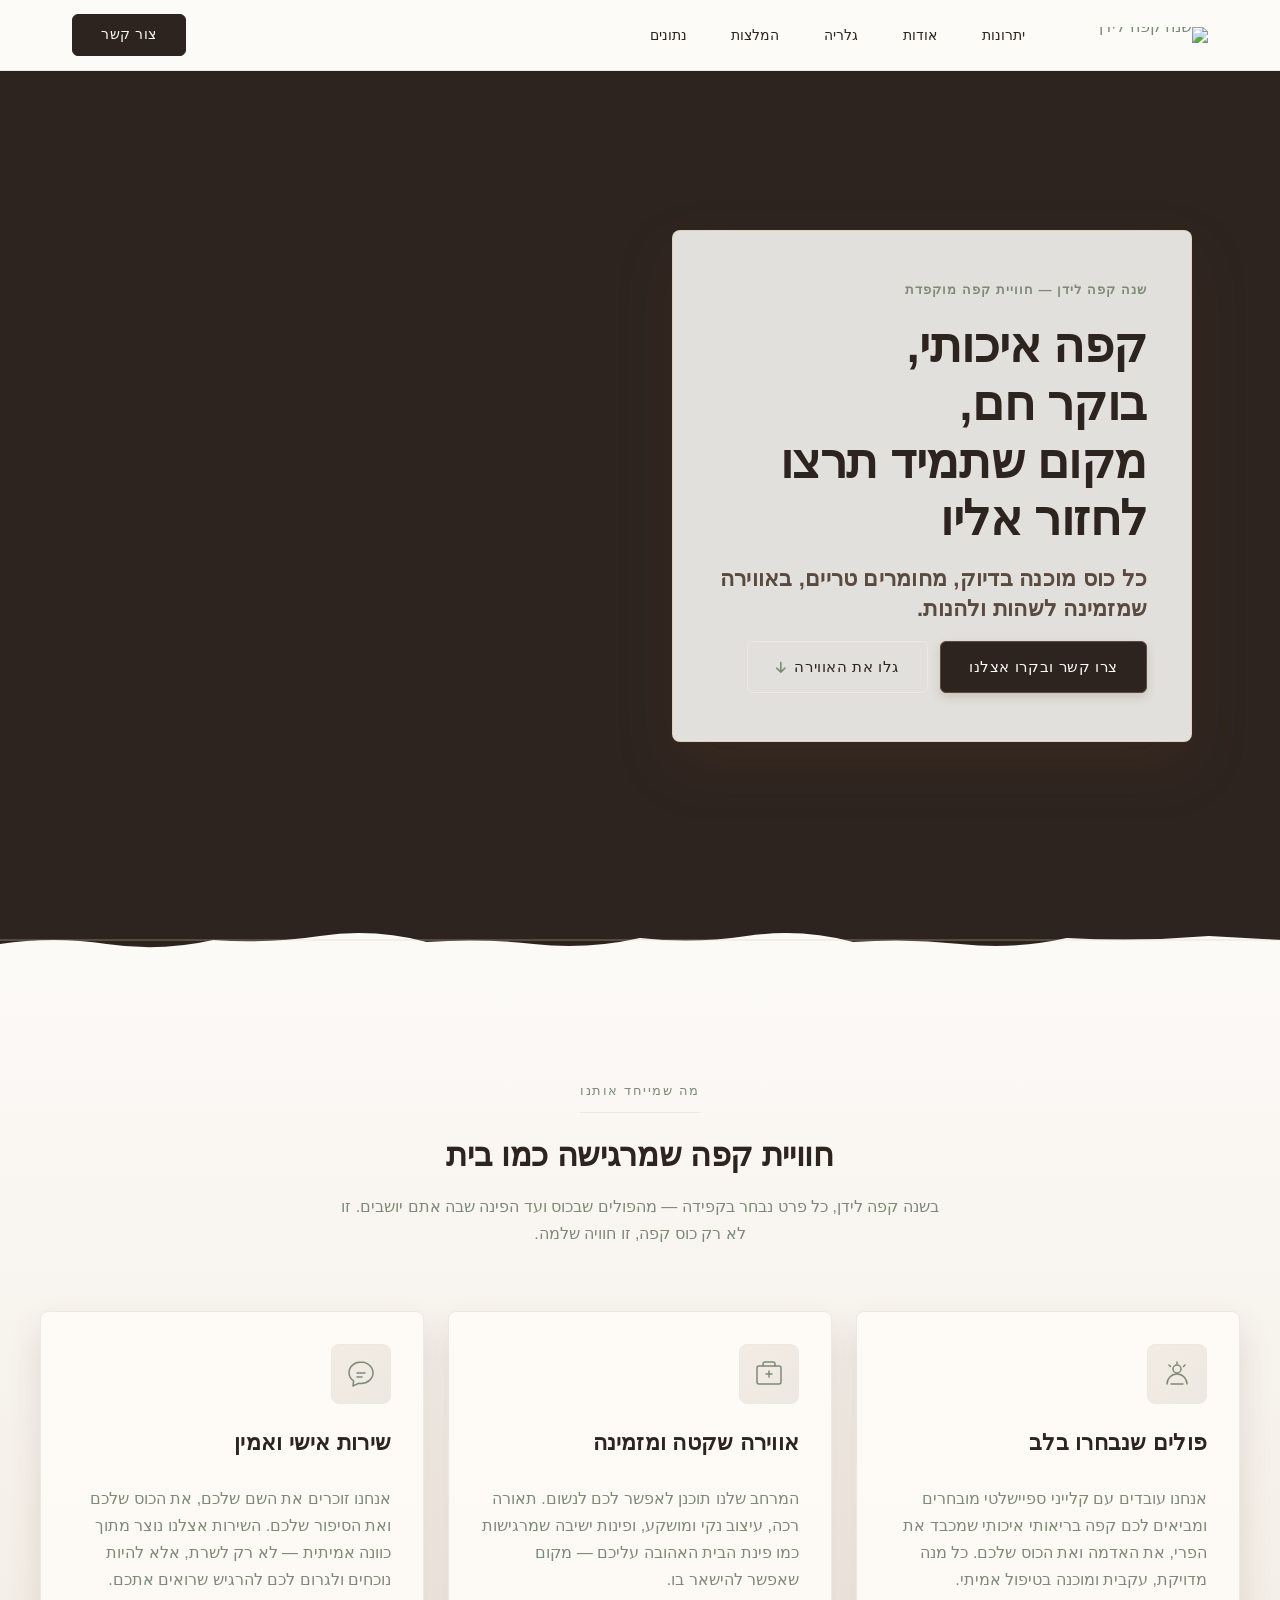
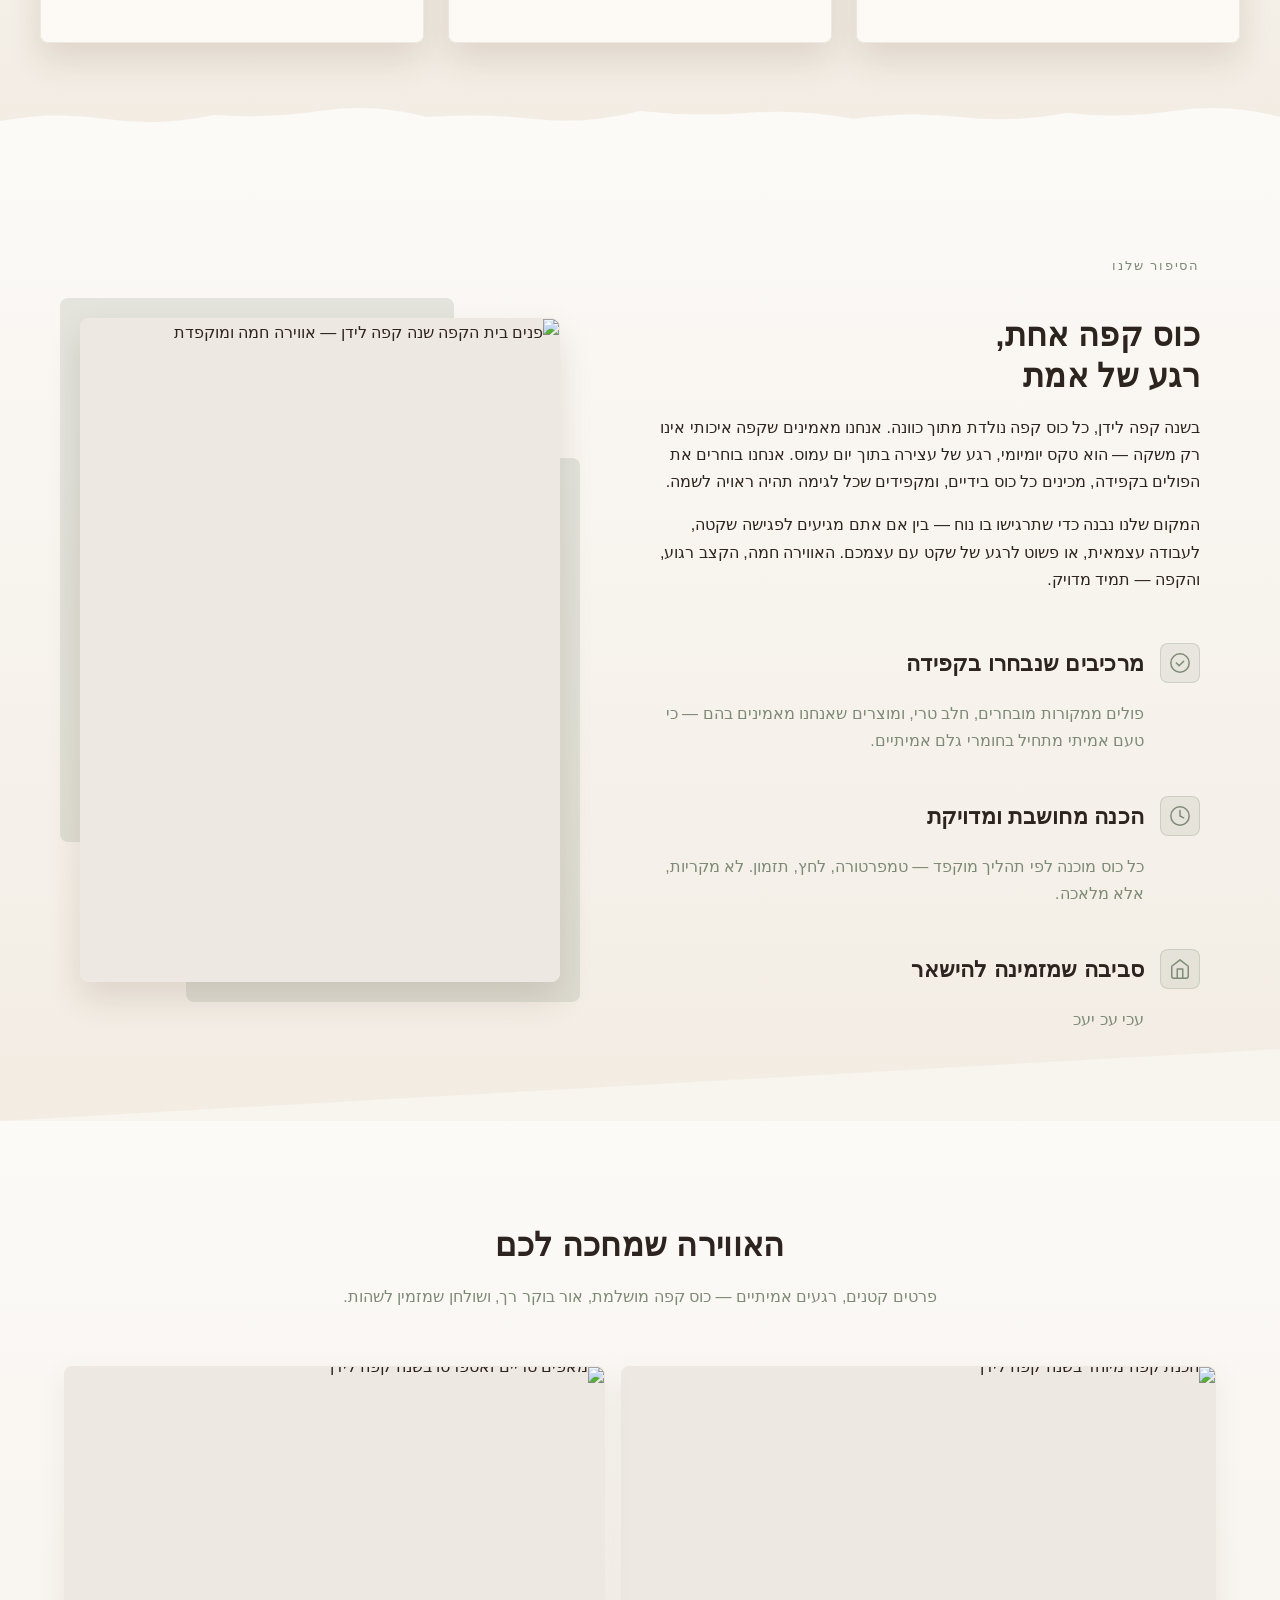
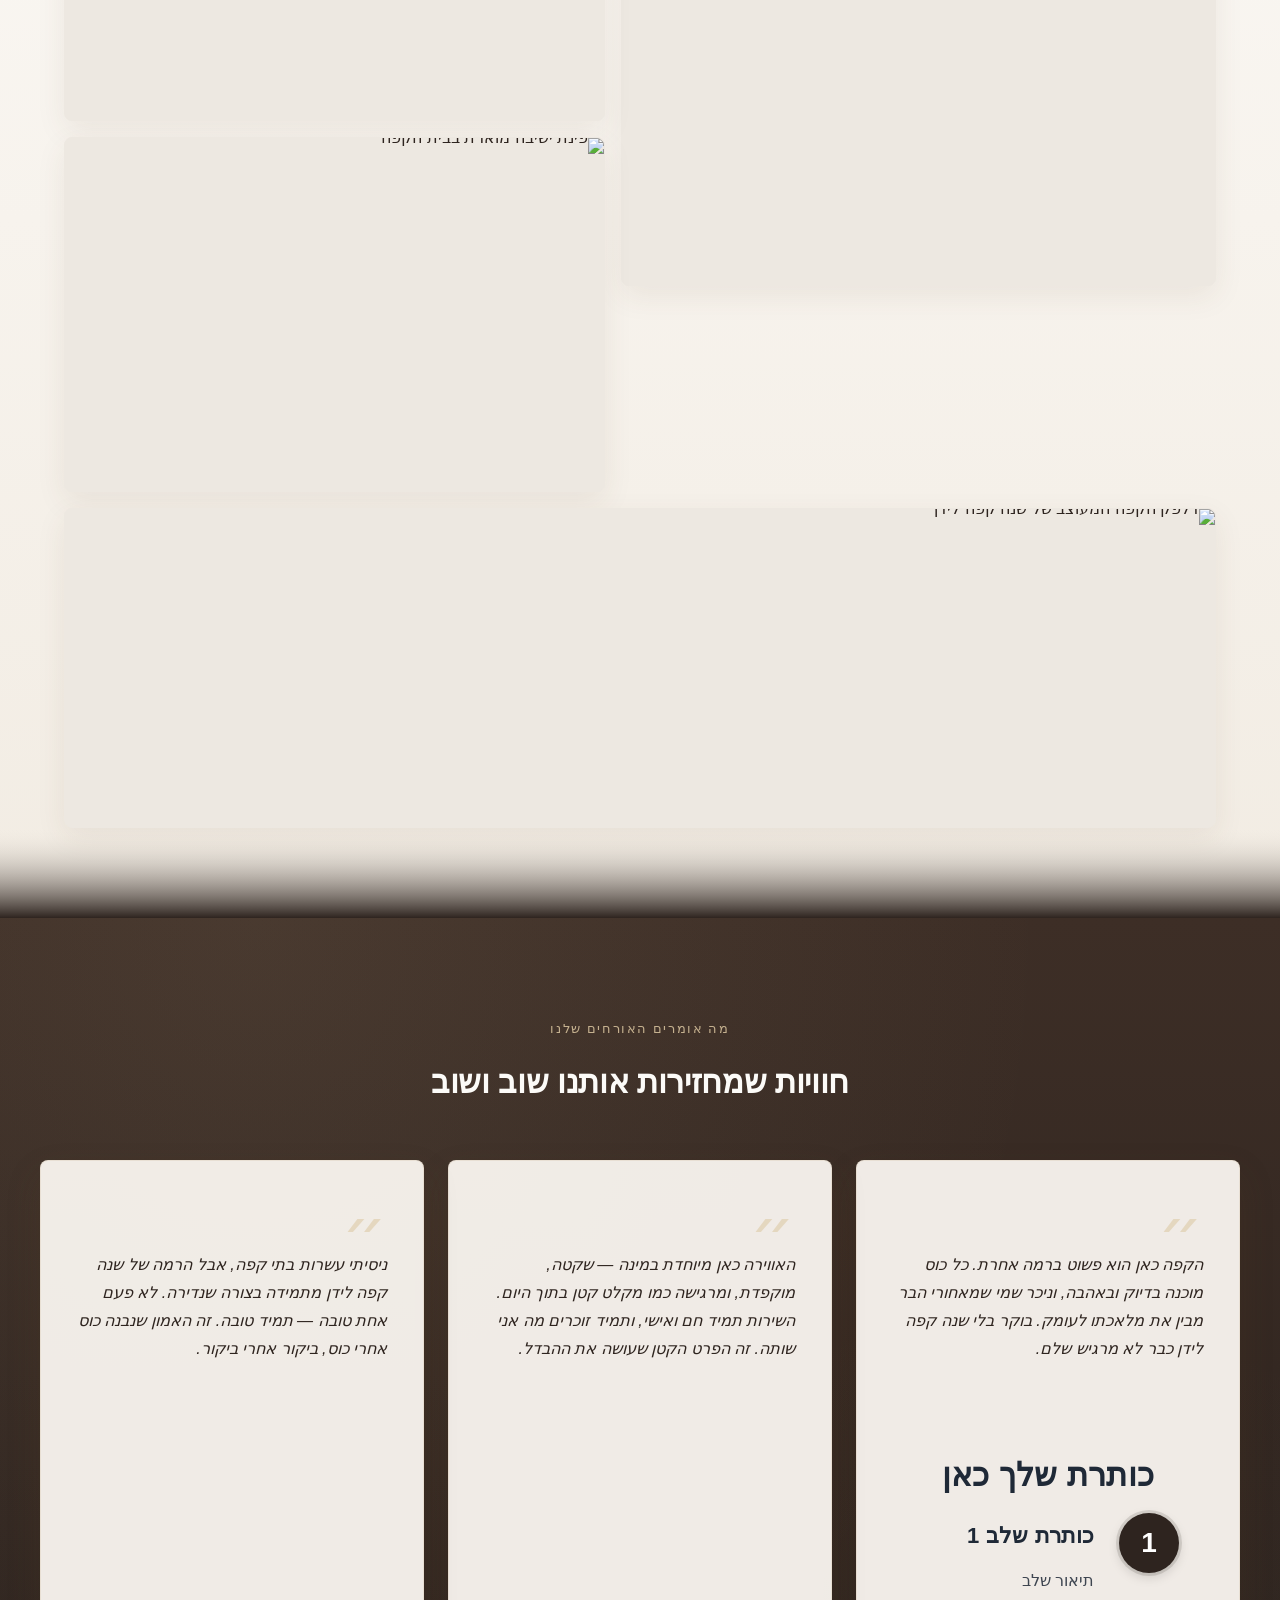
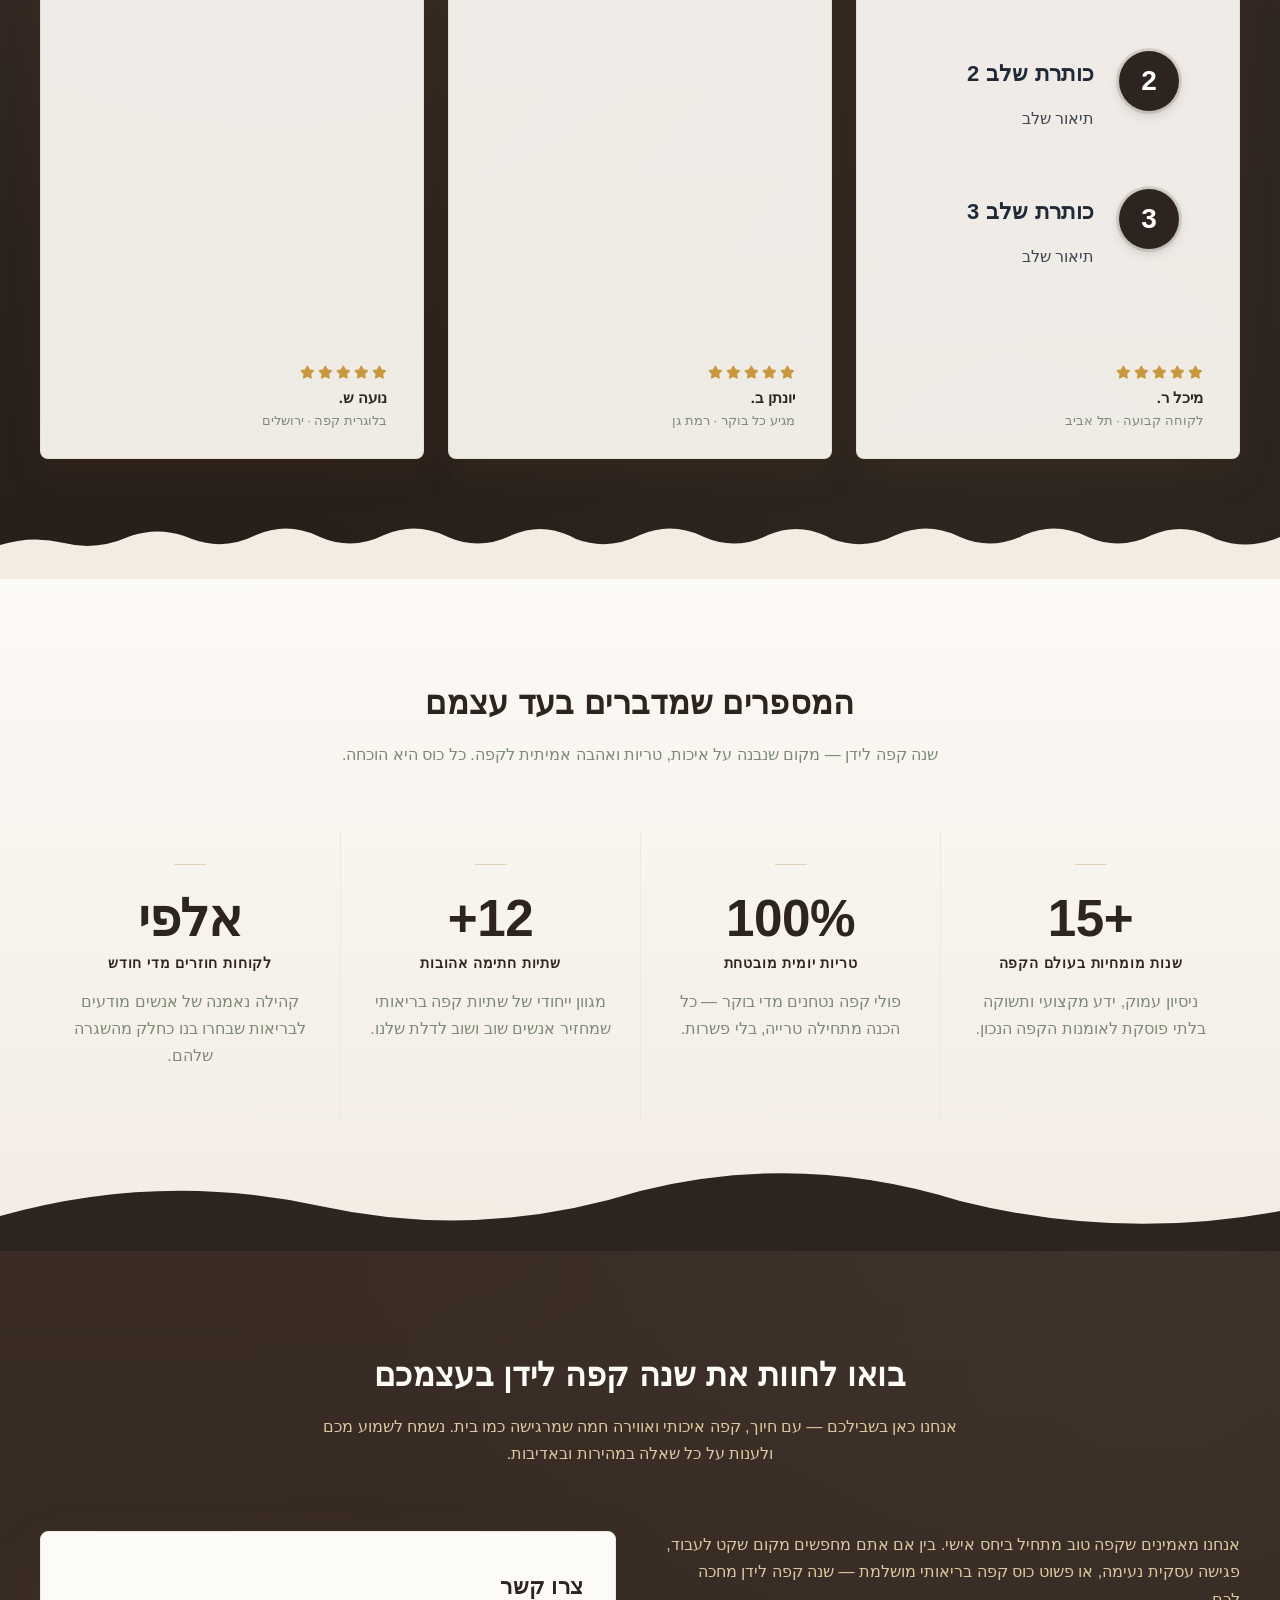
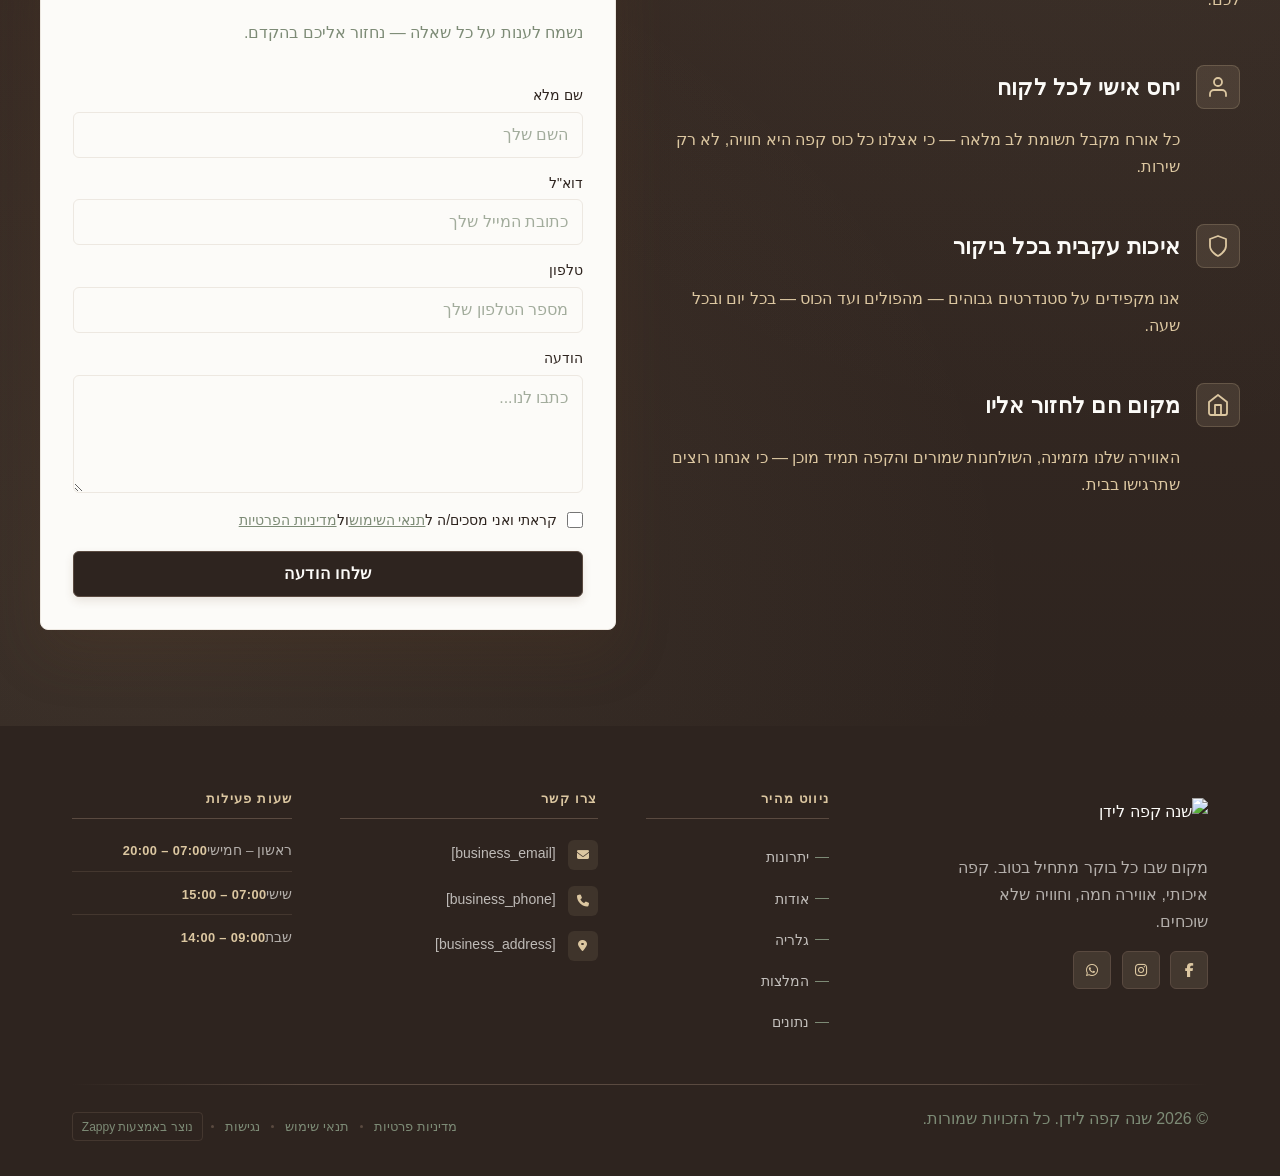
==== commit ceaa575f: "Background sync: Progressive GitHub Sync" ====
--- a/public/index.html
+++ b/public/index.html
@@ -1 +1 @@
-<!doctype html><html dir="rtl" lang="he"><head><meta charset="UTF-8"><meta content="width=device-width,initial-scale=1" name="viewport"><meta content="index, follow" name="robots"><title>שנה קפה לידן — שנה קפה לידן</title><meta content="תבנה לי אתר" name="description"><meta content="שנה קפה לידן, קפה בריאותי לבעלי עסקים, קפה איכותי לאנשים מודעים לבריאות, קפה בריאותי" name="keywords"><link href="/assets/favicon.ico" rel="icon" type="image/x-icon"><link href="/assets/favicon-16x16.png" rel="icon" type="image/png" sizes="16x16"><link href="/assets/favicon-32x32.png" rel="icon" type="image/png" sizes="32x32"><link href="/assets/favicon-48x48.png" rel="icon" type="image/png" sizes="48x48"><link href="/assets/favicon-192x192.png" rel="icon" type="image/png" sizes="192x192"><link href="/assets/favicon-512x512.png" rel="icon" type="image/png" sizes="512x512"><link href="/assets/apple-touch-icon.png" rel="apple-touch-icon"><script>!function(){"use strict";var t="e69be9af-2375-4888-ae59-c802af20a524",e="https://api.zappy5.com/api/analytics/track",a=18e5,n=2592e6,o=!0,i=!0,r=!0;var s=function(){var e="zappy_visitor_"+t,a=null;try{if(a=localStorage.getItem(e)){var o=JSON.parse(a),i=Date.now();if(i-o.created<n)return o.lastSeen=i,localStorage.setItem(e,JSON.stringify(o)),o.id}}catch(t){console.warn("Zappy Analytics: LocalStorage not available")}var r="zv_"+Date.now()+"_"+Math.random().toString(36).substr(2,9);try{localStorage.setItem(e,JSON.stringify({id:r,created:Date.now(),lastSeen:Date.now()}))}catch(t){}return r}(),c=function(){var e="zappy_session_"+t,n=null;try{if(n=sessionStorage.getItem(e)){var o=JSON.parse(n),i=Date.now();if(i-o.timestamp<a)return o.timestamp=i,sessionStorage.setItem(e,JSON.stringify(o)),o.id}}catch(t){console.warn("Zappy Analytics: SessionStorage not available")}var r="zs_"+Date.now()+"_"+Math.random().toString(36).substr(2,9);try{sessionStorage.setItem(e,JSON.stringify({id:r,timestamp:Date.now()}))}catch(t){}return r}();function l(a,n){n=n||{};var o={website_id:t,event_type:a,page_path:window.location.pathname,referrer:document.referrer||"direct",visitor_id:s,session_id:c,metadata:n};if(navigator.sendBeacon){var i=new Blob([JSON.stringify(o)],{type:"application/json"});navigator.sendBeacon(e,i)}else fetch(e,{method:"POST",headers:{"Content-Type":"application/json"},body:JSON.stringify(o),keepalive:!0}).catch(function(t){console.warn("Zappy Analytics: Failed to track event",t)})}o&&l("pageview",{title:document.title,url:window.location.href}),i&&document.addEventListener("click",function(t){var e=t.target;if("BUTTON"===e.tagName||e.closest("button")){var a="BUTTON"===e.tagName?e:e.closest("button");l("click",{element:"button",text:a.textContent.trim().substring(0,100),id:a.id||null,class:a.className||null})}else if("A"===e.tagName||e.closest("a")){var n="A"===e.tagName?e:e.closest("a");l("navigation",{element:"link",text:n.textContent.trim().substring(0,100),href:n.href,external:n.hostname!==window.location.hostname})}},!0),r&&document.addEventListener("submit",function(t){var e=t.target;l("form_submit",{form_id:e.id||null,form_name:e.name||null,form_action:e.action||null,form_method:e.method||"GET"})},!0);var m=Date.now();window.addEventListener("beforeunload",function(){l("page_unload",{time_on_page:Math.floor((Date.now()-m)/1e3),page_path:window.location.pathname})}),window.zappyAnalytics={track:l,getVisitorId:function(){return s},getSessionId:function(){return c}}}()</script><meta content="שנה קפה לידן — שנה קפה לידן" property="og:title"><meta content="תבנה לי אתר" property="og:description"><meta content="summary_large_image" name="twitter:card"><meta content="שנה קפה לידן — שנה קפה לידן" name="twitter:title"><meta content="תבנה לי אתר" name="twitter:description"><meta content="website" property="og:type"><meta content="he_IL" property="og:locale"><link href="https://cdnjs.cloudflare.com/ajax/libs/font-awesome/6.4.0/css/all.min.css" rel="stylesheet"><link href="/assets/favicon.ico" rel="icon" type="image/x-icon"><link href="/assets/favicon-16x16.png" rel="icon" type="image/png" sizes="16x16"><link href="/assets/favicon-32x32.png" rel="icon" type="image/png" sizes="32x32"><link href="/assets/favicon-48x48.png" rel="icon" type="image/png" sizes="48x48"><link href="/assets/favicon-192x192.png" rel="icon" type="image/png" sizes="192x192"><link href="/assets/favicon-512x512.png" rel="icon" type="image/png" sizes="512x512"><link href="/assets/apple-touch-icon.png" rel="apple-touch-icon"><link href="https://cdn.jsdelivr.net/npm/vanilla-cookieconsent@3/dist/cookieconsent.css" rel="stylesheet"><script src="https://cdn.jsdelivr.net/npm/vanilla-cookieconsent@3/dist/cookieconsent.umd.js"></script><script src="https://cdn.jsdelivr.net/gh/mickidum/acc_toolbar/acctoolbar/acctoolbar.min.js"></script><link href="/styles.css" rel="stylesheet"><style id="zappy-dropdown-submenu-styles">#navMenu li:has(.sub-menu),.nav-menu li:has(.sub-menu),.navbar li:has(.sub-menu),nav li:has(.sub-menu){position:relative}#navMenu .sub-menu,.nav-menu .sub-menu,.navbar .sub-menu,nav .sub-menu{display:block!important;position:absolute!important;top:100%;left:0;min-width:220px;background:#fff;border-radius:8px;box-shadow:0 8px 25px rgba(0,0,0,.15);padding:8px 0;opacity:0;visibility:hidden;transform:translateY(10px);transition:all .3s ease;z-index:1000;list-style:none;pointer-events:none}#navMenu li:hover>.sub-menu,.nav-menu li:hover>.sub-menu,.navbar li:hover>.sub-menu,nav li:hover>.sub-menu{opacity:1!important;visibility:visible!important;transform:translateY(0)!important;pointer-events:auto!important}.sub-menu li{list-style:none;margin:0;padding:0}.sub-menu a{display:block!important;padding:10px 16px!important;color:var(--text-dark,#333)!important;font-weight:500;text-decoration:none;white-space:nowrap;transition:background-color .2s}.sub-menu .zappy-nav-child>a{padding-left:28px!important;font-size:.9em!important;opacity:.85!important}[dir=rtl] .sub-menu .zappy-nav-child>a,html[lang=ar] .sub-menu .zappy-nav-child>a,html[lang=he] .sub-menu .zappy-nav-child>a{padding-left:10px!important;padding-right:28px!important}.sub-menu .zappy-nav-parent>a{font-weight:600!important}.sub-menu a:hover{background-color:#f5f5f5}[dir=rtl] .nav-menu .sub-menu,[dir=rtl] .navbar .sub-menu,[dir=rtl] nav .sub-menu,html[lang=ar] .nav-menu .sub-menu,html[lang=ar] .navbar .sub-menu,html[lang=ar] nav .sub-menu,html[lang=he] .nav-menu .sub-menu,html[lang=he] .navbar .sub-menu,html[lang=he] nav .sub-menu{left:auto!important;right:0!important}.sub-menu:empty,.sub-menu:not(:has(li)):not(:has(> a)),.sub-menu:not(:has(li:not(.zappy-hidden-menu-item))):not(:has(> a)){display:none!important;opacity:0!important;visibility:hidden!important;pointer-events:none!important}li:has(.menu-group-title):hover>.sub-menu{opacity:1!important;visibility:visible!important;transform:translateY(0)!important;pointer-events:auto!important}#navMenu>li>.menu-group-title,.nav-menu>li>.menu-group-title{display:inline-block;padding:.5rem 1rem;cursor:default;user-select:none}@media (max-width:768px){#navMenu .sub-menu,.nav-menu .sub-menu,.navbar .sub-menu,nav .sub-menu{position:static!important;transform:none!important;box-shadow:none!important;background:0 0!important;max-height:0;overflow:hidden;opacity:0;visibility:hidden;transition:max-height .3s ease,opacity .3s ease;padding:0!important;border-radius:0!important}#navMenu .sub-menu.mobile-expanded,.nav-menu .sub-menu.mobile-expanded,.navbar .sub-menu.mobile-expanded{max-height:none!important;overflow-y:visible!important;opacity:1!important;visibility:visible!important;padding:8px 0 8px 16px!important}[dir=rtl] .sub-menu.mobile-expanded,html[lang=he] .sub-menu.mobile-expanded{padding:8px 16px 8px 0!important}#navMenu li:hover>.sub-menu,.nav-menu li:hover>.sub-menu,.navbar li:hover>.sub-menu,nav li:hover>.sub-menu{opacity:0;visibility:hidden;pointer-events:none}#navMenu li>.sub-menu.mobile-expanded,.nav-menu li>.sub-menu.mobile-expanded,.navbar li>.sub-menu.mobile-expanded,nav li>.sub-menu.mobile-expanded{opacity:1!important;visibility:visible!important;pointer-events:auto!important}#navMenu li:has(.sub-menu),.nav-menu li:has(.sub-menu),.navbar li:has(.sub-menu),nav li:has(.sub-menu){display:flex!important;flex-wrap:wrap!important;align-items:center!important;position:relative!important;min-height:44px!important}#navMenu li:has(.sub-menu)>a,.nav-menu li:has(.sub-menu)>a,.navbar li:has(.sub-menu)>a,nav li:has(.sub-menu)>a{flex:1!important;min-width:0!important}#navMenu li:has(.sub-menu)>.menu-group-title,.nav-menu li:has(.sub-menu)>.menu-group-title,.navbar li:has(.sub-menu)>.menu-group-title,nav li:has(.sub-menu)>.menu-group-title{flex:1!important;min-width:0!important;padding:0!important;line-height:inherit!important}#navMenu li:has(.sub-menu)>.sub-menu,.nav-menu li:has(.sub-menu)>.sub-menu,.navbar li:has(.sub-menu)>.sub-menu,nav li:has(.sub-menu)>.sub-menu{flex-basis:100%!important;width:100%!important}#navMenu li:has(.sub-menu)>a [class*=arrow],#navMenu li:has(.sub-menu)>a [class*=chevron],.nav-menu li:has(.sub-menu)>a .fa-angle-down,.nav-menu li:has(.sub-menu)>a .fa-chevron-down,.nav-menu li:has(.sub-menu)>a [class*=arrow],.nav-menu li:has(.sub-menu)>a [class*=chevron],nav li:has(.sub-menu)>a [class*=arrow],nav li:has(.sub-menu)>a [class*=chevron]{display:none!important;visibility:hidden!important}.mobile-submenu-toggle{display:flex!important;align-items:center!important;justify-content:center!important;width:44px!important;height:auto!important;background:0 0!important;border:none!important;cursor:pointer!important;color:var(--text-dark)!important;position:static!important;flex-shrink:0!important;align-self:stretch!important;z-index:2!important;padding:0!important;margin:0!important}.mobile-submenu-toggle::after{content:''!important;width:0!important;height:0!important;border-left:6px solid transparent!important;border-right:6px solid transparent!important;border-top:7px solid currentColor!important;transition:transform .3s ease!important}.mobile-submenu-toggle.expanded::after{transform:rotate(180deg)!important}.sub-menu a{padding:10px 0!important;display:block!important;color:var(--text-dark)!important;white-space:normal!important}.sub-menu .zappy-nav-child>a{padding-left:28px!important;font-size:.9em!important;opacity:.85!important}[dir=rtl] .sub-menu .zappy-nav-child>a,html[lang=ar] .sub-menu .zappy-nav-child>a,html[lang=he] .sub-menu .zappy-nav-child>a{padding-left:0!important;padding-right:28px!important}.sub-menu .zappy-nav-parent>a{font-weight:600!important}#navMenu.active,.nav-menu.active{max-width:100vw!important;overflow-x:hidden!important;box-sizing:border-box!important}.navbar .sub-menu li a,.zappy-products-dropdown .sub-menu a,nav.navbar .sub-menu li a{color:var(--text-dark)!important}}@media (min-width:769px){.mobile-submenu-toggle{display:none!important}}</style><style id="mobile-lang-menu-deployed-css">@media (max-width:768px){.lang-switcher,.nav-container .lang-switcher,.nav-cta-container .lang-switcher,.nav-ecommerce-icons .lang-switcher,.nav-icons-left .lang-switcher,.navbar .lang-switcher,.navbar .nav-cta-container .lang-switcher{display:none!important}.mobile-lang-menu{width:100%;border-top:1px solid rgba(128,128,128,.2);padding:8px 0 0 0;margin-top:8px}.mobile-lang-toggle{display:flex!important;align-items:center;justify-content:space-between;width:100%;padding:12px 16px;background:0 0;border:none;cursor:pointer;font-size:15px;color:inherit;font-family:inherit}.mobile-lang-toggle::after{content:'';display:inline-block;width:8px;height:8px;border-right:2px solid currentColor;border-bottom:2px solid currentColor;transform:rotate(45deg);transition:transform .3s ease;margin-left:8px}.mobile-lang-toggle.expanded::after{transform:rotate(-135deg)}.mobile-lang-options{max-height:0;overflow:hidden;transition:max-height .3s ease}.mobile-lang-options.expanded{max-height:300px}.mobile-lang-option{display:flex!important;align-items:center;gap:10px;padding:10px 24px;text-decoration:none;color:inherit;font-size:14px;font-family:inherit}.mobile-lang-option:hover{background:rgba(128,128,128,.1)}.mobile-lang-option.active{font-weight:600;opacity:.7;pointer-events:none}.mobile-lang-option img{width:20px;height:20px;border-radius:50%}}@media (min-width:769px){.mobile-lang-menu{display:none!important}}</style><style id="zappy-widget-visibility">#mic-access-tool-box,#mic-access-tool-general-button,#mic-init-access-tool #mic-access-tool-box,#mic-init-access-tool #mic-access-tool-general-button,#mic-init-access-tool .mic-access-tool-general-button,._access-icon,._access-menu,.mic-access-tool-box,.mic-access-tool-general-button,div[id*=mic-access-tool-box]{display:none!important;visibility:hidden!important;opacity:0!important;pointer-events:none!important}</style></head><body><nav class="navbar" dir="rtl"><button class="mobile-toggle" aria-label="Menu" id="mobileToggle"><svg viewBox="0 0 24 24" fill="none" height="24" width="24" class="hamburger-icon"><path d="M3 12h18M3 6h18M3 18h18" stroke="currentColor" stroke-linecap="round" stroke-width="2"></path></svg><svg viewBox="0 0 24 24" fill="none" height="24" width="24" class="close-icon" style="display:none"><path d="M18 6L6 18M6 6l12 12" stroke="currentColor" stroke-linecap="round" stroke-width="2"></path></svg></button><button class="phone-header-btn" aria-label="Call" data-phone="[business_phone]"><svg viewBox="0 0 24 24" fill="currentColor" height="20" width="20"><path d="M22 16.92v3a2 2 0 0 1-2.18 2 19.79 19.79 0 0 1-8.63-3.07 19.5 19.5 0 0 1-6-6 19.79 19.79 0 0 1-3.07-8.67A2 2 0 0 1 4.11 2h3a2 2 0 0 1 2 1.72 12.84 12.84 0 0 0 .7 2.81 2 2 0 0 1-.45 2.11L8.09 9.91a16 16 0 0 0 6 6l1.27-1.27a2 2 0 0 1 2.11-.45 12.84 12.84 0 0 0 2.81.7A2 2 0 0 1 22 16.92z"></path></svg></button><div class="nav-container"><div class="nav-right-group"><div class="nav-brand"><a href="/" class="logo-link"><img alt="שנה קפה לידן" src="/assets/business-logo.webp" class="logo"></a></div><ul class="nav-menu" id="navMenu"><li><a href="#features">יתרונות</a></li><li><a href="#about">אודות</a></li><li><a href="#gallery">גלריה</a></li><li><a href="#testimonials">המלצות</a></li><li><a href="#stats">נתונים</a></li></ul></div><div class="nav-cta-container"><a href="#cta" class="nav-cta-btn">צור קשר</a></div></div></nav><script>window.addEventListener("load",function(){const e=document.querySelector(".navbar, nav, header");if(!e)return void console.log("[Navbar] Navbar element not found");let t=document.getElementById("mobileToggle")||document.querySelector(".mobile-toggle")||document.querySelector(".hamburger")||document.querySelector(".hamburger-menu")||document.querySelector(".menu-toggle")||document.querySelector(".burger-menu")||document.querySelector('[aria-label="Menu"]')||document.querySelector('[aria-label="תפריט"]');const o=document.querySelector(".phone-header-btn"),n=window.getComputedStyle(e);let r=n.backgroundColor;if(console.log("[Navbar] Initial navbar background:",r),"transparent"===r||"rgba(0, 0, 0, 0)"===r||r.startsWith("rgba")&&r.includes(", 0)")){const e=n.backgroundImage;if(e&&"none"!==e)console.log("[Navbar] Navbar has background image/gradient, using dark text"),r="rgb(240, 240, 240)";else{const e=window.getComputedStyle(document.body).backgroundColor;console.log("[Navbar] Navbar transparent, using body background:",e),r=e}}const i=r.match(/\d+/g);if(i&&i.length>=3){const e=(.299*parseInt(i[0])+.587*parseInt(i[1])+.114*parseInt(i[2]))/255;console.log("[Navbar] Mobile button colors preserved from Claude CSS (luminance:",e.toFixed(2)+")");const n=document.createElement("style");n.id="zappy-mobile-nav-fix";document.documentElement.lang;document.documentElement.dir,n.textContent='\n        /* Hide mobile buttons on desktop, show only on mobile */\n        @media (min-width: 769px) {\n          .mobile-toggle,\n          .phone-header-btn {\n            display: none !important;\n          }\n        }\n        \n        /* Show and position mobile buttons correctly on mobile */\n        @media (max-width: 768px) {\n          .mobile-toggle,\n          .phone-header-btn {\n            position: absolute !important;\n            top: 50% !important;\n            transform: translateY(-50%) !important;\n            z-index: 1001 !important;\n            display: flex !important;\n            align-items: center !important;\n            justify-content: center !important;\n            width: 36px !important;\n            height: 36px !important;\n            border-radius: 50% !important;\n            border: none !important;\n            cursor: pointer !important;\n            padding: 6px !important;\n            background: none !important;\n            color: var(--nav-text, var(--text-dark)) !important;\n          }\n          \n          /* LTR positioning (default): hamburger LEFT, phone RIGHT */\n          html:not([dir="rtl"]):not([lang="he"]):not([lang="ar"]) .mobile-toggle,\n          html[dir="ltr"] .mobile-toggle {\n            left: 12px !important;\n            right: auto !important;\n          }\n          html:not([dir="rtl"]):not([lang="he"]):not([lang="ar"]) .phone-header-btn,\n          html[dir="ltr"] .phone-header-btn {\n            right: 12px !important;\n            left: auto !important;\n          }\n          \n          /* RTL positioning: hamburger RIGHT, phone LEFT */\n          html[dir="rtl"] .mobile-toggle,\n          html[lang="he"] .mobile-toggle,\n          html[lang="ar"] .mobile-toggle {\n            right: 12px !important;\n            left: auto !important;\n          }\n          html[dir="rtl"] .phone-header-btn,\n          html[lang="he"] .phone-header-btn,\n          html[lang="ar"] .phone-header-btn {\n            left: 12px !important;\n            right: auto !important;\n          }\n          \n          /* CRITICAL: Ensure nav-container has min-height on mobile */\n          /* All children are positioned absolutely/fixed on mobile, so height:auto collapses to 0 */\n          .nav-container {\n            min-height: 70px !important;\n            position: relative !important;\n          }\n          \n          /* Ensure SVG icons are properly sized and inherit color */\n          .mobile-toggle svg,\n          .phone-header-btn svg {\n            width: 24px !important;\n            height: 24px !important;\n            /* Don\'t force display - let JavaScript control hamburger/close toggle */\n          }\n          \n          /* Reset nav-cta-container on mobile - remove desktop box-shadow/padding */\n          /* that creates a visible ghost box when CTA button is hidden */\n          .nav-cta-container {\n            box-shadow: none !important;\n            padding: 0 !important;\n          }\n          \n          /* Hide nav-cta-container entirely on mobile when there\'s no lang-switcher */\n          /* (only the CTA button is inside, and it\'s hidden on mobile) */\n          .nav-cta-container:not(:has(.lang-switcher)) {\n            display: none !important;\n          }\n          \n          /* CRITICAL: Prevent hero image fade gradient from bleeding over headline text */\n          /* The .image-fade-gradient has bottom: -30px (extends below parent) */\n          /* On mobile stacked layout, this overlaps the h1 text below the image */\n          .hero-image-column {\n            overflow: hidden !important;\n          }\n          .image-fade-gradient {\n            bottom: 0 !important;\n          }\n          \n          /* Hide desktop language switcher on mobile - hamburger menu handles it */\n          /* High specificity to override stored CSS */\n          .lang-switcher,\n          .nav-cta-container .lang-switcher,\n          .nav-container .lang-switcher,\n          .navbar .lang-switcher,\n          .navbar .nav-cta-container .lang-switcher {\n            display: none !important;\n          }\n        }\n      ';const r=document.getElementById("zappy-mobile-nav-fix");r&&r.remove(),document.head.appendChild(n),console.log("[Navbar] Critical CSS injected for mobile nav positioning");const l=window.innerWidth<=768;if(t){const e=t.querySelector(".hamburger-icon"),o=t.querySelector(".close-icon");e&&(e.style.setProperty("width","24px","important"),e.style.setProperty("height","24px","important"),e.style.setProperty("display","block","important")),o&&(o.style.setProperty("width","24px","important"),o.style.setProperty("height","24px","important"),o.style.setProperty("display","none","important")),l?(t.style.setProperty("position","absolute","important"),t.style.setProperty("top","50%","important"),t.style.setProperty("transform","translateY(-50%)","important"),t.style.setProperty("z-index","1001","important"),t.style.removeProperty("left"),t.style.removeProperty("right"),console.log("[Navbar] Mobile toggle positioning applied (mobile viewport)")):(t.style.removeProperty("position"),t.style.removeProperty("top"),t.style.removeProperty("transform"),t.style.removeProperty("z-index"),t.style.removeProperty("left"),t.style.removeProperty("right"),console.log("[Navbar] Desktop viewport - cleared mobile toggle inline positioning"))}if(o){const e=o.querySelector("svg");e&&(e.style.width="24px",e.style.height="24px",e.setAttribute("width","24"),e.setAttribute("height","24")),l?(o.style.setProperty("position","absolute","important"),o.style.setProperty("top","50%","important"),o.style.setProperty("transform","translateY(-50%)","important"),o.style.setProperty("z-index","1001","important"),o.style.removeProperty("left"),o.style.removeProperty("right"),console.log("[Navbar] Phone button positioning applied (mobile viewport)")):(o.style.removeProperty("position"),o.style.removeProperty("top"),o.style.removeProperty("transform"),o.style.removeProperty("z-index"),o.style.removeProperty("left"),o.style.removeProperty("right"),console.log("[Navbar] Desktop viewport - cleared phone button inline positioning"))}}else console.log("[Navbar] Could not parse background color:",r);t=document.getElementById("mobileToggle")||document.querySelector(".mobile-toggle")||document.querySelector(".hamburger")||document.querySelector(".hamburger-menu")||document.querySelector(".menu-toggle")||document.querySelector(".burger-menu")||document.querySelector('[aria-label="Menu"]')||document.querySelector('[aria-label="תפריט"]');const l=document.getElementById("navMenu")||document.querySelector(".nav-menu")||document.querySelector(".nav-links")||document.querySelector("nav ul:not(.submenu)");if(!t||!l)return void console.log("[Navbar] Mobile toggle or menu not found:",{toggle:!!t,menu:!!l});l.id||(l.id="navMenu"),console.log("[Navbar] Initializing mobile menu...");const a=t.cloneNode(!0);t.parentNode.replaceChild(a,t),a.addEventListener("click",function(e){e.preventDefault(),e.stopPropagation();const t=this.querySelector(".hamburger-icon"),o=this.querySelector(".close-icon");l.classList.contains("active")?(l.classList.remove("active"),t&&t.style.setProperty("display","block","important"),o&&o.style.setProperty("display","none","important"),document.body.style.overflow="",console.log("[Navbar] Menu closed")):(l.classList.add("active"),t&&t.style.setProperty("display","none","important"),o&&o.style.setProperty("display","block","important"),document.body.style.overflow="hidden",console.log("[Navbar] Menu opened"))}),l.querySelectorAll("a").forEach(function(e){e.addEventListener("click",function(){if("#"===this.getAttribute("href"))return;const e=a.querySelector(".hamburger-icon"),t=a.querySelector(".close-icon");l.classList.remove("active"),e&&e.style.setProperty("display","block","important"),t&&t.style.setProperty("display","none","important"),document.body.style.overflow="",console.log("[Navbar] Menu closed (link clicked)")})});var s=l.querySelectorAll(".dropdown-toggle");s.forEach(function(e){e.addEventListener("click",function(e){e.preventDefault(),e.stopPropagation();var t=this.closest(".nav-dropdown");t&&(t.parentNode.querySelectorAll(".nav-dropdown.open").forEach(function(e){e!==t&&e.classList.remove("open")}),t.classList.toggle("open"),console.log("[Navbar] Dropdown toggled:",t.classList.contains("open")?"open":"closed"))})}),document.addEventListener("click",function(e){e.target.closest(".nav-dropdown")||document.querySelectorAll(".nav-dropdown.open").forEach(function(e){e.classList.remove("open")})}),console.log("[Navbar] Dropdown handlers initialized for "+s.length+" dropdowns"),o&&o.addEventListener("click",function(){const e=document.querySelectorAll('a[href^="tel:"]'),t=e.length>0?e[0].getAttribute("href").replace("tel:",""):"[business_phone]";window.location.href="tel:"+t,console.log("[Navbar] Phone button clicked")}),console.log("[Navbar] Mobile menu initialized successfully");const p=function(){const e=document.querySelector(".whatsapp-float");e&&(window.innerWidth>=769?(e.style.setProperty("display","none","important"),e.style.setProperty("visibility","hidden","important"),e.style.setProperty("opacity","0","important"),e.style.setProperty("pointer-events","none","important"),console.log("[WhatsApp] Button hidden on desktop")):(e.style.removeProperty("display"),e.style.removeProperty("visibility"),e.style.removeProperty("opacity"),e.style.removeProperty("pointer-events"),console.log("[WhatsApp] Button visible on mobile")))};let c;p(),window.addEventListener("resize",function(){clearTimeout(c),c=setTimeout(p,100)})})</script><main><section class="index-hero-section" data-layout-spec="בית-hero" dir="rtl" id="hero" data-hero-type="fullscreen-scrim"><div class="index-hero-bg"><img alt="בוקר קפה מואר באור שמש בשנה קפה לידן" src="/assets/site-index-hero-image-1.webp" data-context="Sunlit Israeli café morning scene: a beautifully arranged wooden café table with a ceramic white cup of freshly brewed espresso, warm golden morning light streaming through large windows, soft bokeh background with wooden shelves, green plants, and warm neutral tones. Bright, airy, inviting atmosphere with visible wood textures and gentle steam rising from the cup." data-placeholder="index-hero-image-1" height="900" width="1440" data-hero-bg="true"></div><div class="index-hero-scrim" aria-hidden="true"></div><div class="index-hero-container"><div class="index-hero-card"><span class="index-hero-eyebrow">שנה קפה לידן — חוויית קפה מוקפדת</span><h1 class="index-hero-title">קפה איכותי,<br>בוקר חם,<br>מקום שתמיד תרצו לחזור אליו</h1><h3 class="index-hero-subtitle">כל כוס מוכנה בדיוק, מחומרים טריים, באווירה שמזמינה לשהות ולהנות.</h3><div class="index-hero-actions"><a href="#contact" class="index-hero-btn-primary">צרו קשר ובקרו אצלנו</a><a href="#features" class="index-hero-btn-secondary">גלו את האווירה<i class="fa-arrow-down fa-solid" aria-hidden="true"></i></a></div></div></div><div class="index-hero-divider-wrapper"><svg viewBox="0 0 1440 80" aria-hidden="true" xmlns="http://www.w3.org/2000/svg" data-no-icon-edit="true" preserveAspectRatio="none"><path d="M0,80 L0,44 Q60,36 120,44 T240,40 Q300,44 360,36 T480,42 Q540,38 600,44 T720,38 Q780,44 840,36 T960,42 Q1020,38 1080,44 T1200,38 Q1280,42 1360,36 L1440,40 L1440,80 Z" fill="#FCFAF7"></path><line opacity="0.5" stroke="#DCC7A1" stroke-width="1" x1="0" x2="1440" y1="40" y2="40"></line></svg></div></section><section class="index-features-section" data-layout-spec="בית-features" dir="rtl"><div class="index-features-container"><div class="index-features-intro"><span class="index-features-eyebrow">מה שמייחד אותנו</span><h2 class="index-features-title">חוויית קפה שמרגישה כמו בית</h2><p class="index-features-subtitle">בשנה קפה לידן, כל פרט נבחר בקפידה — מהפולים שבכוס ועד הפינה שבה אתם יושבים. זו לא רק כוס קפה, זו חוויה שלמה.</p></div><div class="index-features-grid"><article class="index-feature-card"><div class="index-feature-icon-wrap"><svg viewBox="0 0 36 36" aria-hidden="true" data-element-type="icon" data-icon-type="svg" fill="none" height="36" stroke="currentColor" stroke-linecap="round" stroke-linejoin="round" stroke-width="1.5" width="36" xmlns="http://www.w3.org/2000/svg"><path d="M8 28c0-5.523 4.477-10 10-10s10 4.477 10 10"></path><circle cx="18" cy="13" r="4"></circle><path d="M12 28h12"></path><path d="M18 8V6"></path><path d="M24.5 10.5l1.5-1.5"></path><path d="M11.5 10.5L10 9"></path></svg></div><div class="index-feature-content"><h3 class="index-feature-title">פולים שנבחרו בלב</h3><p class="index-feature-text">אנחנו עובדים עם קלייני ספיישלטי מובחרים ומביאים לכם קפה בריאותי איכותי שמכבד את הפרי, את האדמה ואת הכוס שלכם. כל מנה מדויקת, עקבית ומוכנה בטיפול אמיתי.</p></div></article><article class="index-feature-card"><div class="index-feature-icon-wrap"><svg viewBox="0 0 36 36" aria-hidden="true" data-element-type="icon" data-icon-type="svg" fill="none" height="36" stroke="currentColor" stroke-linecap="round" stroke-linejoin="round" stroke-width="1.5" width="36" xmlns="http://www.w3.org/2000/svg"><rect height="18" width="24" rx="2" x="6" y="10"></rect><path d="M12 10V8a2 2 0 0 1 2-2h8a2 2 0 0 1 2 2v2"></path><path d="M18 15v6"></path><path d="M15 18h6"></path></svg></div><div class="index-feature-content"><h3 class="index-feature-title">אווירה שקטה ומזמינה</h3><p class="index-feature-text">המרחב שלנו תוכנן לאפשר לכם לנשום. תאורה רכה, עיצוב נקי ומושקע, ופינות ישיבה שמרגישות כמו פינת הבית האהובה עליכם — מקום שאפשר להישאר בו.</p></div></article><article class="index-feature-card"><div class="index-feature-icon-wrap"><svg viewBox="0 0 36 36" aria-hidden="true" data-element-type="icon" data-icon-type="svg" fill="none" height="36" stroke="currentColor" stroke-linecap="round" stroke-linejoin="round" stroke-width="1.5" width="36" xmlns="http://www.w3.org/2000/svg"><path d="M18 6c-6.627 0-12 4.701-12 10.5 0 3.395 1.796 6.408 4.6 8.4L10 30l5.4-2.7A13.6 13.6 0 0 0 18 27.5c6.627 0 12-4.701 12-10.5S24.627 6 18 6z"></path><path d="M14 17h8"></path><path d="M14 21h5"></path></svg></div><div class="index-feature-content"><h3 class="index-feature-title">שירות אישי ואמין</h3><p class="index-feature-text">אנחנו זוכרים את השם שלכם, את הכוס שלכם ואת הסיפור שלכם. השירות אצלנו נוצר מתוך כוונה אמיתית — לא רק לשרת, אלא להיות נוכחים ולגרום לכם להרגיש שרואים אתכם.</p></div></article></div></div><div class="index-features-divider-wrapper"><svg viewBox="0 0 1440 72" aria-hidden="true" xmlns="http://www.w3.org/2000/svg" data-no-icon-edit="true" preserveAspectRatio="none"><path d="M0,72 L0,38 Q60,28 120,36 T240,32 Q300,36 360,28 T480,34 Q540,30 600,36 T720,28 Q780,34 840,30 T960,36 Q1020,28 1080,34 T1200,30 Q1260,36 1320,28 T1440,34 L1440,72 Z" fill="#FCFAF7"></path><filter id="torn-shadow"><feDropShadow dx="0" dy="-2" flood-color="rgba(89,59,35,0.07)" stdDeviation="3"></feDropShadow></filter></svg></div></section><section class="index-about-section" data-layout-spec="בית-about" dir="rtl" id="about"><div class="index-about-container"><div class="index-about-grid"><div class="index-about-content"><p class="zappy-editable"><span class="index-about-eyebrow">הסיפור שלנו</span></p><h2 class="index-about-heading">כוס קפה אחת,<br>רגע של אמת</h2><p class="index-about-paragraph">בשנה קפה לידן, כל כוס קפה נולדת מתוך כוונה. אנחנו מאמינים שקפה איכותי אינו רק משקה — הוא טקס יומיומי, רגע של עצירה בתוך יום עמוס. אנחנו בוחרים את הפולים בקפידה, מכינים כל כוס בידיים, ומקפידים שכל לגימה תהיה ראויה לשמה.</p><p class="index-about-paragraph">המקום שלנו נבנה כדי שתרגישו בו נוח — בין אם אתם מגיעים לפגישה שקטה, לעבודה עצמאית, או פשוט לרגע של שקט עם עצמכם. האווירה חמה, הקצב רגוע, והקפה — תמיד מדויק.</p><ul class="index-about-values"><li class="index-about-value-item zappy-grid-item-nested-grid" data-grid-item-index="0"><div class="index-about-value-icon"><svg viewBox="0 0 24 24" aria-hidden="true" data-element-type="icon" data-icon-type="svg" fill="none" height="22" stroke="currentColor" stroke-linecap="round" stroke-linejoin="round" stroke-width="1.6" width="22"><path d="M12 2C6.48 2 2 6.48 2 12s4.48 10 10 10 10-4.48 10-10S17.52 2 12 2z"></path><path d="M8 12l3 3 5-5"></path></svg></div><div class="index-about-value-text"><h3 class="index-about-value-title">מרכיבים שנבחרו בקפידה</h3><p>פולים ממקורות מובחרים, חלב טרי, ומוצרים שאנחנו מאמינים בהם — כי טעם אמיתי מתחיל בחומרי גלם אמיתיים.</p></div></li><li class="index-about-value-item zappy-grid-item-nested-grid" data-grid-item-index="1"><div class="index-about-value-icon"><svg viewBox="0 0 24 24" aria-hidden="true" data-element-type="icon" data-icon-type="svg" fill="none" height="22" stroke="currentColor" stroke-linecap="round" stroke-linejoin="round" stroke-width="1.6" width="22"><path d="M12 22c5.523 0 10-4.477 10-10S17.523 2 12 2 2 6.477 2 12s4.477 10 10 10z"></path><path d="M12 6v6l4 2"></path></svg></div><div class="index-about-value-text"><h3 class="index-about-value-title">הכנה מחושבת ומדויקת</h3><p>כל כוס מוכנה לפי תהליך מוקפד — טמפרטורה, לחץ, תזמון. לא מקריות, אלא מלאכה.</p></div></li><li class="index-about-value-item zappy-grid-item-nested-grid" data-grid-item-index="2"><div class="index-about-value-icon"><svg viewBox="0 0 24 24" aria-hidden="true" data-element-type="icon" data-icon-type="svg" fill="none" height="22" stroke="currentColor" stroke-linecap="round" stroke-linejoin="round" stroke-width="1.6" width="22"><path d="M3 9l9-7 9 7v11a2 2 0 01-2 2H5a2 2 0 01-2-2z"></path><polyline points="9 22 9 12 15 12 15 22"></polyline></svg></div><div class="index-about-value-text"><h3 class="index-about-value-title">סביבה שמזמינה להישאר</h3><p>עכי עכ יעכ</p></div></li></ul></div><div class="index-about-image-col"><div class="index-about-backplate index-about-backplate-top"></div><div class="index-about-image-frame"><img alt="פנים בית הקפה שנה קפה לידן — אווירה חמה ומוקפדת" src="/assets/site-index-about-image-1.webp" data-context="An authentic, editorial-style interior photo of a warm and refined Israeli café. Morning light streams through large windows onto a wooden counter. A barista carefully prepares espresso. The atmosphere is calm, intimate, and beautifully composed — warm tones, natural materials, a few coffee cups and plants visible. Feels like a real place, not a stock photo." data-placeholder="index-about-image-1" height="720" width="520" class="index-about-img" data-element-id="img-1776802591362-81ufzzvks" data-element-type="image"></div><div class="index-about-backplate index-about-backplate-bottom"></div></div></div></div><div class="index-about-divider-wrapper" aria-hidden="true"><svg viewBox="0 0 1440 72" aria-hidden="true" xmlns="http://www.w3.org/2000/svg" data-no-icon-edit="true" preserveAspectRatio="none"><polygon fill="#F8F4EE" points="0,72 1440,72 1440,0"></polygon></svg></div></section><section class="index-gallery-section" data-layout-spec="בית-gallery" dir="rtl" id="gallery"><div class="index-gallery-container"><div class="index-gallery-intro"><h2 class="index-gallery-heading">האווירה שמחכה לכם</h2><p class="index-gallery-subtext">פרטים קטנים, רגעים אמיתיים — כוס קפה מושלמת, אור בוקר רך, ושולחן שמזמין לשהות.</p></div><div class="index-gallery-grid"><div class="index-gallery-tile index-gallery-tile--large"><img alt="הכנת קפה מיוחד בשנה קפה לידן" src="/assets/site-index-gallery-image-1.webp" data-context="Vertical tall shot inside a bright Israeli café — a barista hand pouring latte art into a white ceramic cup, warm natural morning light streaming through large windows, wooden counter surface, soft bokeh background, editorial food photography style" data-placeholder="index-gallery-image-1" height="800" width="600"></div><div class="index-gallery-tile-stack"><div class="index-gallery-tile index-gallery-tile--small"><img alt="מאפים טריים ואספרסו בשנה קפה לידן" src="/assets/site-index-gallery-image-2.webp" data-context="Close-up top-down shot of a freshly baked croissant and a small cappuccino on a light stone café table, natural daylight, crumbs and golden flaky pastry texture, warm tones, minimal styling" data-placeholder="index-gallery-image-2" height="380" width="580"></div><div class="index-gallery-tile index-gallery-tile--small"><img alt="פינת ישיבה מוארת בבית הקפה" src="/assets/site-index-gallery-image-3.webp" data-context="Interior shot of a cozy café seating area — bright white and warm wood tones, potted plants on windowsill, morning sunlight casting soft shadows, empty chairs and tables inviting guests, calm editorial atmosphere" data-placeholder="index-gallery-image-3" height="380" width="580"></div></div><div class="index-gallery-tile index-gallery-tile--wide"><img alt="דלפק הקפה המעוצב של שנה קפה לידן" src="/assets/site-index-gallery-image-4.webp" data-context="Wide panoramic shot of a café counter with espresso machine, glass jars of coffee beans, neatly arranged pastries under a glass dome, warm ambient lighting, clean and elegant composition, Israeli specialty coffee bar feel" data-placeholder="index-gallery-image-4" height="480" width="1200"></div></div></div><div class="index-gallery-divider-wrapper"><svg viewBox="0 0 1200 90" aria-hidden="true" xmlns="http://www.w3.org/2000/svg" data-no-icon-edit="true" preserveAspectRatio="none"><defs><linearGradient id="galleryFade" x1="0" x2="0" y1="0" y2="1"><stop offset="0%" stop-color="#F2ECE3" stop-opacity="0"></stop><stop offset="100%" stop-color="#2E241F" stop-opacity="1"></stop></linearGradient></defs><rect height="90" width="1200" fill="url(#galleryFade)"></rect></svg></div></section><section class="index-testimonials-section" data-layout-spec="בית-testimonials" dir="rtl" id="testimonials"><div class="index-testimonials-container"><div class="index-testimonials-header"><span class="index-testimonials-eyebrow">מה אומרים האורחים שלנו</span><h2 class="index-testimonials-title">חוויות שמחזירות אותנו שוב ושוב</h2></div><div class="index-testimonials-grid"><article class="index-testimonials-card"><div class="index-testimonials-quote-mark" aria-hidden="true">״</div><blockquote class="index-testimonials-quote">הקפה כאן הוא פשוט ברמה אחרת. כל כוס מוכנה בדיוק ובאהבה, וניכר שמי שמאחורי הבר מבין את מלאכתו לעומק. בוקר בלי שנה קפה לידן כבר לא מרגיש שלם.</blockquote><footer class="index-testimonials-footer"><div class="index-testimonials-stars" aria-label="חמישה כוכבים"><i class="fas fa-star"></i><i class="fas fa-star"></i><i class="fas fa-star"></i><i class="fas fa-star"></i><i class="fas fa-star"></i></div><div class="index-testimonials-author"><strong class="index-testimonials-name">מיכל ר.</strong><span class="index-testimonials-context">לקוחה קבועה · תל אביב</span></div></footer></article><article class="index-testimonials-card"><div class="index-testimonials-quote-mark" aria-hidden="true">״</div><blockquote class="index-testimonials-quote">האווירה כאן מיוחדת במינה — שקטה, מוקפדת, ומרגישה כמו מקלט קטן בתוך היום. השירות תמיד חם ואישי, ותמיד זוכרים מה אני שותה. זה הפרט הקטן שעושה את ההבדל.</blockquote><footer class="index-testimonials-footer"><div class="index-testimonials-stars" aria-label="חמישה כוכבים"><i class="fas fa-star"></i><i class="fas fa-star"></i><i class="fas fa-star"></i><i class="fas fa-star"></i><i class="fas fa-star"></i></div><div class="index-testimonials-author"><strong class="index-testimonials-name">יונתן ב.</strong><span class="index-testimonials-context">מגיע כל בוקר · רמת גן</span></div></footer></article><article class="index-testimonials-card"><div class="index-testimonials-quote-mark" aria-hidden="true">״</div><blockquote class="index-testimonials-quote">ניסיתי עשרות בתי קפה, אבל הרמה של שנה קפה לידן מתמידה בצורה שנדירה. לא פעם אחת טובה — תמיד טובה. זה האמון שנבנה כוס אחרי כוס, ביקור אחרי ביקור.</blockquote><footer class="index-testimonials-footer"><div class="index-testimonials-stars" aria-label="חמישה כוכבים"><i class="fas fa-star"></i><i class="fas fa-star"></i><i class="fas fa-star"></i><i class="fas fa-star"></i><i class="fas fa-star"></i></div><div class="index-testimonials-author"><strong class="index-testimonials-name">נועה ש.</strong><span class="index-testimonials-context">בלוגרית קפה · ירושלים</span></div></footer></article></div></div><div class="index-testimonials-divider-wrapper"><svg viewBox="0 0 1200 72" aria-hidden="true" xmlns="http://www.w3.org/2000/svg" data-no-icon-edit="true" preserveAspectRatio="none"><path d="M0,72 L0,38 Q30,28 60,36 Q90,44 120,30 Q150,18 180,32 Q210,44 240,28 Q270,14 300,30 Q330,44 360,28 Q390,14 420,30 Q450,44 480,28 Q510,14 540,32 Q570,44 600,28 Q630,14 660,30 Q690,44 720,28 Q750,14 780,32 Q810,44 840,28 Q870,14 900,30 Q930,44 960,28 Q990,14 1020,30 Q1050,44 1080,28 Q1110,14 1140,32 Q1170,44 1200,30 L1200,72 Z" fill="#F2ECE3"></path></svg></div></section><section class="index-stats-section" data-layout-spec="בית-stats" dir="rtl" id="stats"><div class="index-stats-container"><div class="index-stats-intro"><h2 class="index-stats-heading">המספרים שמדברים בעד עצמם</h2><p class="index-stats-subtext">שנה קפה לידן — מקום שנבנה על איכות, טריות ואהבה אמיתית לקפה. כל כוס היא הוכחה.</p></div><div class="index-stats-grid"><div class="index-stats-module"><div class="index-stats-divider-top"></div><span class="index-stats-metric">+15</span><span class="index-stats-label">שנות מומחיות בעולם הקפה</span><p class="index-stats-desc">ניסיון עמוק, ידע מקצועי ותשוקה בלתי פוסקת לאומנות הקפה הנכון.</p></div><div class="index-stats-module"><div class="index-stats-divider-top"></div><span class="index-stats-metric">100%</span><span class="index-stats-label">טריות יומית מובטחת</span><p class="index-stats-desc">פולי קפה נטחנים מדי בוקר — כל הכנה מתחילה טרייה, בלי פשרות.</p></div><div class="index-stats-module"><div class="index-stats-divider-top"></div><span class="index-stats-metric">12+</span><span class="index-stats-label">שתיות חתימה אהובות</span><p class="index-stats-desc">מגוון ייחודי של שתיות קפה בריאותי שמחזיר אנשים שוב ושוב לדלת שלנו.</p></div><div class="index-stats-module"><div class="index-stats-divider-top"></div><span class="index-stats-metric">אלפי</span><span class="index-stats-label">לקוחות חוזרים מדי חודש</span><p class="index-stats-desc">קהילה נאמנה של אנשים מודעים לבריאות שבחרו בנו כחלק מהשגרה שלהם.</p></div></div></div><div class="index-stats-divider-wrapper"><svg viewBox="0 0 1200 90" aria-hidden="true" xmlns="http://www.w3.org/2000/svg" data-no-icon-edit="true" preserveAspectRatio="none"><path d="M0,90 L0,55 Q150,10 300,45 Q450,80 600,30 Q750,-10 900,40 Q1050,80 1200,50 L1200,90 Z" fill="#2E241F"></path></svg></div></section><section class="index-cta-section" data-layout-spec="בית-cta" dir="rtl" id="cta"><div class="index-cta-inner"><div class="index-cta-header"><h2 class="index-cta-title">בואו לחוות את שנה קפה לידן בעצמכם</h2><p class="index-cta-subtitle">אנחנו כאן בשבילכם — עם חיוך, קפה איכותי ואווירה חמה שמרגישה כמו בית. נשמח לשמוע מכם ולענות על כל שאלה במהירות ובאדיבות.</p></div><div class="index-cta-columns"><div class="index-cta-copy"><p class="index-cta-intro">אנחנו מאמינים שקפה טוב מתחיל ביחס אישי. בין אם אתם מחפשים מקום שקט לעבוד, פגישה עסקית נעימה, או פשוט כוס קפה בריאותי מושלמת — שנה קפה לידן מחכה לכם.</p><div class="index-cta-points"><div class="index-cta-point"><div class="index-cta-point-icon"><svg viewBox="0 0 24 24" aria-hidden="true" data-element-type="icon" data-icon-type="svg" fill="none" height="24" stroke="currentColor" stroke-linecap="round" stroke-linejoin="round" stroke-width="1.8" width="24"><path d="M20 21v-2a4 4 0 0 0-4-4H8a4 4 0 0 0-4 4v2"></path><circle cx="12" cy="7" r="4"></circle></svg></div><div class="index-cta-point-content"><h3 class="index-cta-point-title">יחס אישי לכל לקוח</h3><p class="index-cta-point-text">כל אורח מקבל תשומת לב מלאה — כי אצלנו כל כוס קפה היא חוויה, לא רק שירות.</p></div></div><div class="index-cta-point"><div class="index-cta-point-icon"><svg viewBox="0 0 24 24" aria-hidden="true" data-element-type="icon" data-icon-type="svg" fill="none" height="24" stroke="currentColor" stroke-linecap="round" stroke-linejoin="round" stroke-width="1.8" width="24"><path d="M12 22s8-4 8-10V5l-8-3-8 3v7c0 6 8 10 8 10z"></path></svg></div><div class="index-cta-point-content"><h3 class="index-cta-point-title">איכות עקבית בכל ביקור</h3><p class="index-cta-point-text">אנו מקפידים על סטנדרטים גבוהים — מהפולים ועד הכוס — בכל יום ובכל שעה.</p></div></div><div class="index-cta-point"><div class="index-cta-point-icon"><svg viewBox="0 0 24 24" aria-hidden="true" data-element-type="icon" data-icon-type="svg" fill="none" height="24" stroke="currentColor" stroke-linecap="round" stroke-linejoin="round" stroke-width="1.8" width="24"><path d="M3 9l9-7 9 7v11a2 2 0 0 1-2 2H5a2 2 0 0 1-2-2z"></path><polyline points="9 22 9 12 15 12 15 22"></polyline></svg></div><div class="index-cta-point-content"><h3 class="index-cta-point-title">מקום חם לחזור אליו</h3><p class="index-cta-point-text">האווירה שלנו מזמינה, השולחנות שמורים והקפה תמיד מוכן — כי אנחנו רוצים שתרגישו בבית.</p></div></div></div></div><div class="index-cta-form-wrapper"><form class="contact-form index-cta-form" novalidate=""><div class="index-cta-form-header"><h3 class="index-cta-form-title">צרו קשר</h3><p class="index-cta-form-sub">נשמח לענות על כל שאלה — נחזור אליכם בהקדם.</p></div><div class="index-cta-field"><label class="index-cta-label" for="cta-name">שם מלא</label><input class="index-cta-input" name="name" type="text" id="cta-name" placeholder="השם שלך" required=""></div><div class="index-cta-field"><label class="index-cta-label" for="cta-email">דוא"ל</label><input class="index-cta-input" name="email" type="email" id="cta-email" placeholder="כתובת המייל שלך" required=""></div><div class="index-cta-field"><label class="index-cta-label" for="cta-phone">טלפון</label><input class="index-cta-input" name="phone" type="tel" id="cta-phone" placeholder="מספר הטלפון שלך"></div><div class="index-cta-field"><label class="index-cta-label" for="cta-message">הודעה</label><textarea class="index-cta-input index-cta-textarea" id="cta-message" name="message" placeholder="כתבו לנו..." rows="4"></textarea></div><div class="privacy-consent"><label class="privacy-consent-label"><input class="privacy-consent-checkbox" name="privacy_consent" type="checkbox" required=""><span>קראתי ואני מסכים/ה ל<a href="/terms" target="_blank">תנאי השימוש</a>ול<a href="/privacy" target="_blank">מדיניות הפרטיות</a></span></label></div><button class="btn-primary index-cta-submit" type="submit">שלחו הודעה</button></form></div></div></div></section></main><footer class="site-footer" dir="rtl"><div class="footer-inner"><div class="footer-top"><div class="footer-col footer-brand"><div class="footer-logo-wrap"><img alt="שנה קפה לידן" src="/assets/business-logo.webp" class="logo"></div><p class="footer-tagline">מקום שבו כל בוקר מתחיל בטוב. קפה איכותי, אווירה חמה, וחוויה שלא שוכחים.</p><div class="footer-social"><a href="[facebook_handle]" aria-label="Facebook"><i class="fab fa-facebook-f"></i></a><a href="[instagram_handle]" aria-label="Instagram"><i class="fab fa-instagram"></i></a><a href="[whatsapp_handle]" aria-label="WhatsApp"><i class="fab fa-whatsapp"></i></a></div></div><div class="footer-col footer-links-col"><h4 class="footer-heading">ניווט מהיר</h4><ul class="footer-links"><li><a href="#features">יתרונות</a></li><li><a href="#about">אודות</a></li><li><a href="#gallery">גלריה</a></li><li><a href="#testimonials">המלצות</a></li><li><a href="#stats">נתונים</a></li></ul></div><div class="footer-col footer-contact-col"><h4 class="footer-heading">צרו קשר</h4><ul class="footer-contact"><li><span class="contact-icon"><i class="fas fa-envelope"></i></span><span class="contact-text"><a href="mailto:[business_email]">[business_email]</a></span></li><li><span class="contact-icon"><i class="fas fa-phone"></i></span><span class="contact-text"><a href="tel:[business_phone]">[business_phone]</a></span></li><li><a href="/"><span class="contact-icon"><i class="fas fa-map-marker-alt"></i></span><span class="contact-text">[business_address]</span></a></li></ul></div><div class="footer-col footer-hours-col"><h4 class="footer-heading">שעות פעילות</h4><ul class="footer-hours"><li><a href="/"><span class="day">ראשון – חמישי</span><span class="time">07:00 – 20:00</span></a></li><li><a href="/"><span class="day">שישי</span><span class="time">07:00 – 15:00</span></a></li><li><a href="/"><span class="day">שבת</span><span class="time">09:00 – 14:00</span></a></li></ul></div></div><div class="footer-divider"></div><div class="footer-bottom"><p class="footer-copy">© 2026 שנה קפה לידן. כל הזכויות שמורות.</p><div class="footer-legal"><a href="/privacy">מדיניות פרטיות</a><span class="legal-sep"></span><a href="/terms">תנאי שימוש</a><span class="legal-sep"></span><a href="/accessibility">נגישות</a><span class="legal-sep"></span><a href="https://zappy5.com" class="zappy-attribution" target="_blank">נוצר באמצעות Zappy</a></div></div></div></footer><a href="https://wa.me/[whatsapp_handle]" class="whatsapp-float" aria-label="WhatsApp"><i class="fab fa-whatsapp"></i></a><div data-integration="accessibility:toolbar"></div><script src="/script.js"></script><script id="zappy-mobile-submenu-script">!function(){function e(){if(window.innerWidth>768)return document.querySelectorAll(".mobile-submenu-toggle").forEach(function(e){e.remove()}),void document.querySelectorAll(".sub-menu.mobile-expanded").forEach(function(e){e.classList.remove("mobile-expanded")});document.querySelectorAll(".nav-menu li:has(.sub-menu), nav li:has(.sub-menu), .navbar li:has(.sub-menu), #navMenu li:has(.sub-menu)").forEach(function(e){if(!e.querySelector(".mobile-submenu-toggle")){var t=e.querySelector(".sub-menu"),n=e.querySelector(":scope > a");if(t&&n){var o=document.createElement("button");o.className="mobile-submenu-toggle",o.setAttribute("aria-label","Toggle submenu"),o.setAttribute("type","button"),n.insertAdjacentElement("afterend",o),o.addEventListener("click",function(e){e.preventDefault(),e.stopPropagation(),document.querySelectorAll(".sub-menu.mobile-expanded").forEach(function(e){if(e!==t){e.classList.remove("mobile-expanded");var n=e.parentElement.querySelector(".mobile-submenu-toggle");n&&n.classList.remove("expanded")}}),t.classList.toggle("mobile-expanded"),o.classList.toggle("expanded")})}}})}var t;"loading"===document.readyState?document.addEventListener("DOMContentLoaded",e):e(),window.addEventListener("resize",function(){clearTimeout(t),t=setTimeout(e,250)});var n=new MutationObserver(function(t){t.forEach(function(t){if("attributes"===t.type){var n=t.target;n.classList&&(n.classList.contains("active")||n.classList.contains("open"))&&setTimeout(e,100)}})});setTimeout(function(){document.querySelectorAll(".mobile-menu, .nav-menu, #navMenu, nav").forEach(function(e){n.observe(e,{attributes:!0,attributeFilter:["class","style"]})})},500)}()</script><script id="zappy-mobile-lang-menu-script">!function(){function e(){if(window.innerWidth>768){var e=document.querySelector(".mobile-lang-menu");e&&e.remove()}else if(!document.querySelector(".mobile-lang-menu")){var n=document.querySelector(".lang-switcher");if(n){var a=n.querySelector(".lang-switcher-dropdown");if(a){var i=a.querySelectorAll(".lang-option");if(0!==i.length){var t=document.getElementById("navMenu")||document.querySelector(".nav-menu")||document.querySelector("nav ul");if(t){var l=document.documentElement.lang||"en",s=document.createElement("div");s.className="mobile-lang-menu";var c={he:{name:"עברית",flag:"https://api.iconify.design/circle-flags/il.svg"},en:{name:"English",flag:"https://api.iconify.design/circle-flags/us.svg"},ar:{name:"العربية",flag:"https://api.iconify.design/circle-flags/sa.svg"},fr:{name:"Français",flag:"https://api.iconify.design/circle-flags/fr.svg"},es:{name:"Español",flag:"https://api.iconify.design/circle-flags/es.svg"},de:{name:"Deutsch",flag:"https://api.iconify.design/circle-flags/de.svg"},ru:{name:"Русский",flag:"https://api.iconify.design/circle-flags/ru.svg"},zh:{name:"中文",flag:"https://api.iconify.design/circle-flags/cn.svg"},ja:{name:"日本語",flag:"https://api.iconify.design/circle-flags/jp.svg"},pt:{name:"Português",flag:"https://api.iconify.design/circle-flags/br.svg"},it:{name:"Italiano",flag:"https://api.iconify.design/circle-flags/it.svg"},ko:{name:"한국어",flag:"https://api.iconify.design/circle-flags/kr.svg"}}[l]||{name:l,flag:""},r=document.createElement("button");r.className="mobile-lang-toggle",r.type="button";var g=c.flag?'<img src="'+c.flag+'" width="20" height="20" alt="" style="border-radius:50%;margin-right:8px;margin-left:8px;">':"";r.innerHTML=g+c.name,s.appendChild(r);var o=document.createElement("div");o.className="mobile-lang-options";var d=document.createElement("a");d.className="mobile-lang-option active",d.href="#",d.innerHTML=g+c.name,o.appendChild(d),i.forEach(function(e){var n=document.createElement("a");n.className="mobile-lang-option",n.href=e.getAttribute("href"),n.innerHTML=e.innerHTML,o.appendChild(n)}),s.appendChild(o),t.appendChild(s),r.addEventListener("click",function(e){e.preventDefault(),e.stopPropagation(),r.classList.toggle("expanded"),o.classList.toggle("expanded")})}}}}}}"loading"===document.readyState?document.addEventListener("DOMContentLoaded",e):e(),window.addEventListener("resize",function(){clearTimeout(window._mlrt),window._mlrt=setTimeout(e,250)})}()</script></body></html>+<!doctype html><html dir="rtl" lang="he"><head><meta charset="UTF-8"><meta content="width=device-width,initial-scale=1" name="viewport"><meta content="index, follow" name="robots"><title>שנה קפה לידן — שנה קפה לידן</title><meta content="תבנה לי אתר" name="description"><meta content="שנה קפה לידן, קפה בריאותי לבעלי עסקים, קפה איכותי לאנשים מודעים לבריאות, קפה בריאותי" name="keywords"><link href="/assets/favicon.ico" rel="icon" type="image/x-icon"><link href="/assets/favicon-16x16.png" rel="icon" type="image/png" sizes="16x16"><link href="/assets/favicon-32x32.png" rel="icon" type="image/png" sizes="32x32"><link href="/assets/favicon-48x48.png" rel="icon" type="image/png" sizes="48x48"><link href="/assets/favicon-192x192.png" rel="icon" type="image/png" sizes="192x192"><link href="/assets/favicon-512x512.png" rel="icon" type="image/png" sizes="512x512"><link href="/assets/apple-touch-icon.png" rel="apple-touch-icon"><script>!function(){"use strict";var t="e69be9af-2375-4888-ae59-c802af20a524",e="https://api.zappy5.com/api/analytics/track",a=18e5,n=2592e6,o=!0,i=!0,r=!0;var s=function(){var e="zappy_visitor_"+t,a=null;try{if(a=localStorage.getItem(e)){var o=JSON.parse(a),i=Date.now();if(i-o.created<n)return o.lastSeen=i,localStorage.setItem(e,JSON.stringify(o)),o.id}}catch(t){console.warn("Zappy Analytics: LocalStorage not available")}var r="zv_"+Date.now()+"_"+Math.random().toString(36).substr(2,9);try{localStorage.setItem(e,JSON.stringify({id:r,created:Date.now(),lastSeen:Date.now()}))}catch(t){}return r}(),c=function(){var e="zappy_session_"+t,n=null;try{if(n=sessionStorage.getItem(e)){var o=JSON.parse(n),i=Date.now();if(i-o.timestamp<a)return o.timestamp=i,sessionStorage.setItem(e,JSON.stringify(o)),o.id}}catch(t){console.warn("Zappy Analytics: SessionStorage not available")}var r="zs_"+Date.now()+"_"+Math.random().toString(36).substr(2,9);try{sessionStorage.setItem(e,JSON.stringify({id:r,timestamp:Date.now()}))}catch(t){}return r}();function l(a,n){n=n||{};var o={website_id:t,event_type:a,page_path:window.location.pathname,referrer:document.referrer||"direct",visitor_id:s,session_id:c,metadata:n};if(navigator.sendBeacon){var i=new Blob([JSON.stringify(o)],{type:"application/json"});navigator.sendBeacon(e,i)}else fetch(e,{method:"POST",headers:{"Content-Type":"application/json"},body:JSON.stringify(o),keepalive:!0}).catch(function(t){console.warn("Zappy Analytics: Failed to track event",t)})}o&&l("pageview",{title:document.title,url:window.location.href}),i&&document.addEventListener("click",function(t){var e=t.target;if("BUTTON"===e.tagName||e.closest("button")){var a="BUTTON"===e.tagName?e:e.closest("button");l("click",{element:"button",text:a.textContent.trim().substring(0,100),id:a.id||null,class:a.className||null})}else if("A"===e.tagName||e.closest("a")){var n="A"===e.tagName?e:e.closest("a");l("navigation",{element:"link",text:n.textContent.trim().substring(0,100),href:n.href,external:n.hostname!==window.location.hostname})}},!0),r&&document.addEventListener("submit",function(t){var e=t.target;l("form_submit",{form_id:e.id||null,form_name:e.name||null,form_action:e.action||null,form_method:e.method||"GET"})},!0);var m=Date.now();window.addEventListener("beforeunload",function(){l("page_unload",{time_on_page:Math.floor((Date.now()-m)/1e3),page_path:window.location.pathname})}),window.zappyAnalytics={track:l,getVisitorId:function(){return s},getSessionId:function(){return c}}}()</script><meta content="שנה קפה לידן — שנה קפה לידן" property="og:title"><meta content="תבנה לי אתר" property="og:description"><meta content="summary_large_image" name="twitter:card"><meta content="שנה קפה לידן — שנה קפה לידן" name="twitter:title"><meta content="תבנה לי אתר" name="twitter:description"><meta content="website" property="og:type"><meta content="he_IL" property="og:locale"><link href="https://cdnjs.cloudflare.com/ajax/libs/font-awesome/6.4.0/css/all.min.css" rel="stylesheet"><link href="/assets/favicon.ico" rel="icon" type="image/x-icon"><link href="/assets/favicon-16x16.png" rel="icon" type="image/png" sizes="16x16"><link href="/assets/favicon-32x32.png" rel="icon" type="image/png" sizes="32x32"><link href="/assets/favicon-48x48.png" rel="icon" type="image/png" sizes="48x48"><link href="/assets/favicon-192x192.png" rel="icon" type="image/png" sizes="192x192"><link href="/assets/favicon-512x512.png" rel="icon" type="image/png" sizes="512x512"><link href="/assets/apple-touch-icon.png" rel="apple-touch-icon"><link href="https://cdn.jsdelivr.net/npm/vanilla-cookieconsent@3/dist/cookieconsent.css" rel="stylesheet"><script src="https://cdn.jsdelivr.net/npm/vanilla-cookieconsent@3/dist/cookieconsent.umd.js"></script><script src="https://cdn.jsdelivr.net/gh/mickidum/acc_toolbar/acctoolbar/acctoolbar.min.js"></script><link href="/styles.css" rel="stylesheet"><style id="zappy-dropdown-submenu-styles">#navMenu li:has(.sub-menu),.nav-menu li:has(.sub-menu),.navbar li:has(.sub-menu),nav li:has(.sub-menu){position:relative}#navMenu .sub-menu,.nav-menu .sub-menu,.navbar .sub-menu,nav .sub-menu{display:block!important;position:absolute!important;top:100%;left:0;min-width:220px;background:#fff;border-radius:8px;box-shadow:0 8px 25px rgba(0,0,0,.15);padding:8px 0;opacity:0;visibility:hidden;transform:translateY(10px);transition:all .3s ease;z-index:1000;list-style:none;pointer-events:none}#navMenu li:hover>.sub-menu,.nav-menu li:hover>.sub-menu,.navbar li:hover>.sub-menu,nav li:hover>.sub-menu{opacity:1!important;visibility:visible!important;transform:translateY(0)!important;pointer-events:auto!important}.sub-menu li{list-style:none;margin:0;padding:0}.sub-menu a{display:block!important;padding:10px 16px!important;color:var(--text-dark,#333)!important;font-weight:500;text-decoration:none;white-space:nowrap;transition:background-color .2s}.sub-menu .zappy-nav-child>a{padding-left:28px!important;font-size:.9em!important;opacity:.85!important}[dir=rtl] .sub-menu .zappy-nav-child>a,html[lang=ar] .sub-menu .zappy-nav-child>a,html[lang=he] .sub-menu .zappy-nav-child>a{padding-left:10px!important;padding-right:28px!important}.sub-menu .zappy-nav-parent>a{font-weight:600!important}.sub-menu a:hover{background-color:#f5f5f5}[dir=rtl] .nav-menu .sub-menu,[dir=rtl] .navbar .sub-menu,[dir=rtl] nav .sub-menu,html[lang=ar] .nav-menu .sub-menu,html[lang=ar] .navbar .sub-menu,html[lang=ar] nav .sub-menu,html[lang=he] .nav-menu .sub-menu,html[lang=he] .navbar .sub-menu,html[lang=he] nav .sub-menu{left:auto!important;right:0!important}.sub-menu:empty,.sub-menu:not(:has(li)):not(:has(> a)),.sub-menu:not(:has(li:not(.zappy-hidden-menu-item))):not(:has(> a)){display:none!important;opacity:0!important;visibility:hidden!important;pointer-events:none!important}li:has(.menu-group-title):hover>.sub-menu{opacity:1!important;visibility:visible!important;transform:translateY(0)!important;pointer-events:auto!important}#navMenu>li>.menu-group-title,.nav-menu>li>.menu-group-title{display:inline-block;padding:.5rem 1rem;cursor:default;user-select:none}@media (max-width:768px){#navMenu .sub-menu,.nav-menu .sub-menu,.navbar .sub-menu,nav .sub-menu{position:static!important;transform:none!important;box-shadow:none!important;background:0 0!important;max-height:0;overflow:hidden;opacity:0;visibility:hidden;transition:max-height .3s ease,opacity .3s ease;padding:0!important;border-radius:0!important}#navMenu .sub-menu.mobile-expanded,.nav-menu .sub-menu.mobile-expanded,.navbar .sub-menu.mobile-expanded{max-height:none!important;overflow-y:visible!important;opacity:1!important;visibility:visible!important;padding:8px 0 8px 16px!important}[dir=rtl] .sub-menu.mobile-expanded,html[lang=he] .sub-menu.mobile-expanded{padding:8px 16px 8px 0!important}#navMenu li:hover>.sub-menu,.nav-menu li:hover>.sub-menu,.navbar li:hover>.sub-menu,nav li:hover>.sub-menu{opacity:0;visibility:hidden;pointer-events:none}#navMenu li>.sub-menu.mobile-expanded,.nav-menu li>.sub-menu.mobile-expanded,.navbar li>.sub-menu.mobile-expanded,nav li>.sub-menu.mobile-expanded{opacity:1!important;visibility:visible!important;pointer-events:auto!important}#navMenu li:has(.sub-menu),.nav-menu li:has(.sub-menu),.navbar li:has(.sub-menu),nav li:has(.sub-menu){display:flex!important;flex-wrap:wrap!important;align-items:center!important;position:relative!important;min-height:44px!important}#navMenu li:has(.sub-menu)>a,.nav-menu li:has(.sub-menu)>a,.navbar li:has(.sub-menu)>a,nav li:has(.sub-menu)>a{flex:1!important;min-width:0!important}#navMenu li:has(.sub-menu)>.menu-group-title,.nav-menu li:has(.sub-menu)>.menu-group-title,.navbar li:has(.sub-menu)>.menu-group-title,nav li:has(.sub-menu)>.menu-group-title{flex:1!important;min-width:0!important;padding:0!important;line-height:inherit!important}#navMenu li:has(.sub-menu)>.sub-menu,.nav-menu li:has(.sub-menu)>.sub-menu,.navbar li:has(.sub-menu)>.sub-menu,nav li:has(.sub-menu)>.sub-menu{flex-basis:100%!important;width:100%!important}#navMenu li:has(.sub-menu)>a [class*=arrow],#navMenu li:has(.sub-menu)>a [class*=chevron],.nav-menu li:has(.sub-menu)>a .fa-angle-down,.nav-menu li:has(.sub-menu)>a .fa-chevron-down,.nav-menu li:has(.sub-menu)>a [class*=arrow],.nav-menu li:has(.sub-menu)>a [class*=chevron],nav li:has(.sub-menu)>a [class*=arrow],nav li:has(.sub-menu)>a [class*=chevron]{display:none!important;visibility:hidden!important}.mobile-submenu-toggle{display:flex!important;align-items:center!important;justify-content:center!important;width:44px!important;height:auto!important;background:0 0!important;border:none!important;cursor:pointer!important;color:var(--text-dark)!important;position:static!important;flex-shrink:0!important;align-self:stretch!important;z-index:2!important;padding:0!important;margin:0!important}.mobile-submenu-toggle::after{content:''!important;width:0!important;height:0!important;border-left:6px solid transparent!important;border-right:6px solid transparent!important;border-top:7px solid currentColor!important;transition:transform .3s ease!important}.mobile-submenu-toggle.expanded::after{transform:rotate(180deg)!important}.sub-menu a{padding:10px 0!important;display:block!important;color:var(--text-dark)!important;white-space:normal!important}.sub-menu .zappy-nav-child>a{padding-left:28px!important;font-size:.9em!important;opacity:.85!important}[dir=rtl] .sub-menu .zappy-nav-child>a,html[lang=ar] .sub-menu .zappy-nav-child>a,html[lang=he] .sub-menu .zappy-nav-child>a{padding-left:0!important;padding-right:28px!important}.sub-menu .zappy-nav-parent>a{font-weight:600!important}#navMenu.active,.nav-menu.active{max-width:100vw!important;overflow-x:hidden!important;box-sizing:border-box!important}.navbar .sub-menu li a,.zappy-products-dropdown .sub-menu a,nav.navbar .sub-menu li a{color:var(--text-dark)!important}}@media (min-width:769px){.mobile-submenu-toggle{display:none!important}}</style><style id="mobile-lang-menu-deployed-css">@media (max-width:768px){.lang-switcher,.nav-container .lang-switcher,.nav-cta-container .lang-switcher,.nav-ecommerce-icons .lang-switcher,.nav-icons-left .lang-switcher,.navbar .lang-switcher,.navbar .nav-cta-container .lang-switcher{display:none!important}.mobile-lang-menu{width:100%;border-top:1px solid rgba(128,128,128,.2);padding:8px 0 0 0;margin-top:8px}.mobile-lang-toggle{display:flex!important;align-items:center;justify-content:space-between;width:100%;padding:12px 16px;background:0 0;border:none;cursor:pointer;font-size:15px;color:inherit;font-family:inherit}.mobile-lang-toggle::after{content:'';display:inline-block;width:8px;height:8px;border-right:2px solid currentColor;border-bottom:2px solid currentColor;transform:rotate(45deg);transition:transform .3s ease;margin-left:8px}.mobile-lang-toggle.expanded::after{transform:rotate(-135deg)}.mobile-lang-options{max-height:0;overflow:hidden;transition:max-height .3s ease}.mobile-lang-options.expanded{max-height:300px}.mobile-lang-option{display:flex!important;align-items:center;gap:10px;padding:10px 24px;text-decoration:none;color:inherit;font-size:14px;font-family:inherit}.mobile-lang-option:hover{background:rgba(128,128,128,.1)}.mobile-lang-option.active{font-weight:600;opacity:.7;pointer-events:none}.mobile-lang-option img{width:20px;height:20px;border-radius:50%}}@media (min-width:769px){.mobile-lang-menu{display:none!important}}</style><style id="zappy-widget-visibility">#mic-access-tool-box,#mic-access-tool-general-button,#mic-init-access-tool #mic-access-tool-box,#mic-init-access-tool #mic-access-tool-general-button,#mic-init-access-tool .mic-access-tool-general-button,._access-icon,._access-menu,.mic-access-tool-box,.mic-access-tool-general-button,div[id*=mic-access-tool-box]{display:none!important;visibility:hidden!important;opacity:0!important;pointer-events:none!important}</style></head><body><nav class="navbar" dir="rtl"><button class="mobile-toggle" aria-label="Menu" id="mobileToggle"><svg viewBox="0 0 24 24" fill="none" height="24" width="24" class="hamburger-icon"><path d="M3 12h18M3 6h18M3 18h18" stroke="currentColor" stroke-linecap="round" stroke-width="2"></path></svg><svg viewBox="0 0 24 24" fill="none" height="24" width="24" class="close-icon" style="display:none"><path d="M18 6L6 18M6 6l12 12" stroke="currentColor" stroke-linecap="round" stroke-width="2"></path></svg></button><button class="phone-header-btn" aria-label="Call" data-phone="[business_phone]"><svg viewBox="0 0 24 24" fill="currentColor" height="20" width="20"><path d="M22 16.92v3a2 2 0 0 1-2.18 2 19.79 19.79 0 0 1-8.63-3.07 19.5 19.5 0 0 1-6-6 19.79 19.79 0 0 1-3.07-8.67A2 2 0 0 1 4.11 2h3a2 2 0 0 1 2 1.72 12.84 12.84 0 0 0 .7 2.81 2 2 0 0 1-.45 2.11L8.09 9.91a16 16 0 0 0 6 6l1.27-1.27a2 2 0 0 1 2.11-.45 12.84 12.84 0 0 0 2.81.7A2 2 0 0 1 22 16.92z"></path></svg></button><div class="nav-container"><div class="nav-right-group"><div class="nav-brand"><a href="/" class="logo-link"><img alt="שנה קפה לידן" src="/assets/business-logo.webp" class="logo"></a></div><ul class="nav-menu" id="navMenu"><li><a href="#features">יתרונות</a></li><li><a href="#about">אודות</a></li><li><a href="#gallery">גלריה</a></li><li><a href="#testimonials">המלצות</a></li><li><a href="#stats">נתונים</a></li></ul></div><div class="nav-cta-container"><a href="#cta" class="nav-cta-btn">צור קשר</a></div></div></nav><script>window.addEventListener("load",function(){const e=document.querySelector(".navbar, nav, header");if(!e)return void console.log("[Navbar] Navbar element not found");let t=document.getElementById("mobileToggle")||document.querySelector(".mobile-toggle")||document.querySelector(".hamburger")||document.querySelector(".hamburger-menu")||document.querySelector(".menu-toggle")||document.querySelector(".burger-menu")||document.querySelector('[aria-label="Menu"]')||document.querySelector('[aria-label="תפריט"]');const o=document.querySelector(".phone-header-btn"),n=window.getComputedStyle(e);let r=n.backgroundColor;if(console.log("[Navbar] Initial navbar background:",r),"transparent"===r||"rgba(0, 0, 0, 0)"===r||r.startsWith("rgba")&&r.includes(", 0)")){const e=n.backgroundImage;if(e&&"none"!==e)console.log("[Navbar] Navbar has background image/gradient, using dark text"),r="rgb(240, 240, 240)";else{const e=window.getComputedStyle(document.body).backgroundColor;console.log("[Navbar] Navbar transparent, using body background:",e),r=e}}const i=r.match(/\d+/g);if(i&&i.length>=3){const e=(.299*parseInt(i[0])+.587*parseInt(i[1])+.114*parseInt(i[2]))/255;console.log("[Navbar] Mobile button colors preserved from Claude CSS (luminance:",e.toFixed(2)+")");const n=document.createElement("style");n.id="zappy-mobile-nav-fix";document.documentElement.lang;document.documentElement.dir,n.textContent='\n        /* Hide mobile buttons on desktop, show only on mobile */\n        @media (min-width: 769px) {\n          .mobile-toggle,\n          .phone-header-btn {\n            display: none !important;\n          }\n        }\n        \n        /* Show and position mobile buttons correctly on mobile */\n        @media (max-width: 768px) {\n          .mobile-toggle,\n          .phone-header-btn {\n            position: absolute !important;\n            top: 50% !important;\n            transform: translateY(-50%) !important;\n            z-index: 1001 !important;\n            display: flex !important;\n            align-items: center !important;\n            justify-content: center !important;\n            width: 36px !important;\n            height: 36px !important;\n            border-radius: 50% !important;\n            border: none !important;\n            cursor: pointer !important;\n            padding: 6px !important;\n            background: none !important;\n            color: var(--nav-text, var(--text-dark)) !important;\n          }\n          \n          /* LTR positioning (default): hamburger LEFT, phone RIGHT */\n          html:not([dir="rtl"]):not([lang="he"]):not([lang="ar"]) .mobile-toggle,\n          html[dir="ltr"] .mobile-toggle {\n            left: 12px !important;\n            right: auto !important;\n          }\n          html:not([dir="rtl"]):not([lang="he"]):not([lang="ar"]) .phone-header-btn,\n          html[dir="ltr"] .phone-header-btn {\n            right: 12px !important;\n            left: auto !important;\n          }\n          \n          /* RTL positioning: hamburger RIGHT, phone LEFT */\n          html[dir="rtl"] .mobile-toggle,\n          html[lang="he"] .mobile-toggle,\n          html[lang="ar"] .mobile-toggle {\n            right: 12px !important;\n            left: auto !important;\n          }\n          html[dir="rtl"] .phone-header-btn,\n          html[lang="he"] .phone-header-btn,\n          html[lang="ar"] .phone-header-btn {\n            left: 12px !important;\n            right: auto !important;\n          }\n          \n          /* CRITICAL: Ensure nav-container has min-height on mobile */\n          /* All children are positioned absolutely/fixed on mobile, so height:auto collapses to 0 */\n          .nav-container {\n            min-height: 70px !important;\n            position: relative !important;\n          }\n          \n          /* Ensure SVG icons are properly sized and inherit color */\n          .mobile-toggle svg,\n          .phone-header-btn svg {\n            width: 24px !important;\n            height: 24px !important;\n            /* Don\'t force display - let JavaScript control hamburger/close toggle */\n          }\n          \n          /* Reset nav-cta-container on mobile - remove desktop box-shadow/padding */\n          /* that creates a visible ghost box when CTA button is hidden */\n          .nav-cta-container {\n            box-shadow: none !important;\n            padding: 0 !important;\n          }\n          \n          /* Hide nav-cta-container entirely on mobile when there\'s no lang-switcher */\n          /* (only the CTA button is inside, and it\'s hidden on mobile) */\n          .nav-cta-container:not(:has(.lang-switcher)) {\n            display: none !important;\n          }\n          \n          /* CRITICAL: Prevent hero image fade gradient from bleeding over headline text */\n          /* The .image-fade-gradient has bottom: -30px (extends below parent) */\n          /* On mobile stacked layout, this overlaps the h1 text below the image */\n          .hero-image-column {\n            overflow: hidden !important;\n          }\n          .image-fade-gradient {\n            bottom: 0 !important;\n          }\n          \n          /* Hide desktop language switcher on mobile - hamburger menu handles it */\n          /* High specificity to override stored CSS */\n          .lang-switcher,\n          .nav-cta-container .lang-switcher,\n          .nav-container .lang-switcher,\n          .navbar .lang-switcher,\n          .navbar .nav-cta-container .lang-switcher {\n            display: none !important;\n          }\n        }\n      ';const r=document.getElementById("zappy-mobile-nav-fix");r&&r.remove(),document.head.appendChild(n),console.log("[Navbar] Critical CSS injected for mobile nav positioning");const l=window.innerWidth<=768;if(t){const e=t.querySelector(".hamburger-icon"),o=t.querySelector(".close-icon");e&&(e.style.setProperty("width","24px","important"),e.style.setProperty("height","24px","important"),e.style.setProperty("display","block","important")),o&&(o.style.setProperty("width","24px","important"),o.style.setProperty("height","24px","important"),o.style.setProperty("display","none","important")),l?(t.style.setProperty("position","absolute","important"),t.style.setProperty("top","50%","important"),t.style.setProperty("transform","translateY(-50%)","important"),t.style.setProperty("z-index","1001","important"),t.style.removeProperty("left"),t.style.removeProperty("right"),console.log("[Navbar] Mobile toggle positioning applied (mobile viewport)")):(t.style.removeProperty("position"),t.style.removeProperty("top"),t.style.removeProperty("transform"),t.style.removeProperty("z-index"),t.style.removeProperty("left"),t.style.removeProperty("right"),console.log("[Navbar] Desktop viewport - cleared mobile toggle inline positioning"))}if(o){const e=o.querySelector("svg");e&&(e.style.width="24px",e.style.height="24px",e.setAttribute("width","24"),e.setAttribute("height","24")),l?(o.style.setProperty("position","absolute","important"),o.style.setProperty("top","50%","important"),o.style.setProperty("transform","translateY(-50%)","important"),o.style.setProperty("z-index","1001","important"),o.style.removeProperty("left"),o.style.removeProperty("right"),console.log("[Navbar] Phone button positioning applied (mobile viewport)")):(o.style.removeProperty("position"),o.style.removeProperty("top"),o.style.removeProperty("transform"),o.style.removeProperty("z-index"),o.style.removeProperty("left"),o.style.removeProperty("right"),console.log("[Navbar] Desktop viewport - cleared phone button inline positioning"))}}else console.log("[Navbar] Could not parse background color:",r);t=document.getElementById("mobileToggle")||document.querySelector(".mobile-toggle")||document.querySelector(".hamburger")||document.querySelector(".hamburger-menu")||document.querySelector(".menu-toggle")||document.querySelector(".burger-menu")||document.querySelector('[aria-label="Menu"]')||document.querySelector('[aria-label="תפריט"]');const l=document.getElementById("navMenu")||document.querySelector(".nav-menu")||document.querySelector(".nav-links")||document.querySelector("nav ul:not(.submenu)");if(!t||!l)return void console.log("[Navbar] Mobile toggle or menu not found:",{toggle:!!t,menu:!!l});l.id||(l.id="navMenu"),console.log("[Navbar] Initializing mobile menu...");const a=t.cloneNode(!0);t.parentNode.replaceChild(a,t),a.addEventListener("click",function(e){e.preventDefault(),e.stopPropagation();const t=this.querySelector(".hamburger-icon"),o=this.querySelector(".close-icon");l.classList.contains("active")?(l.classList.remove("active"),t&&t.style.setProperty("display","block","important"),o&&o.style.setProperty("display","none","important"),document.body.style.overflow="",console.log("[Navbar] Menu closed")):(l.classList.add("active"),t&&t.style.setProperty("display","none","important"),o&&o.style.setProperty("display","block","important"),document.body.style.overflow="hidden",console.log("[Navbar] Menu opened"))}),l.querySelectorAll("a").forEach(function(e){e.addEventListener("click",function(){if("#"===this.getAttribute("href"))return;const e=a.querySelector(".hamburger-icon"),t=a.querySelector(".close-icon");l.classList.remove("active"),e&&e.style.setProperty("display","block","important"),t&&t.style.setProperty("display","none","important"),document.body.style.overflow="",console.log("[Navbar] Menu closed (link clicked)")})});var s=l.querySelectorAll(".dropdown-toggle");s.forEach(function(e){e.addEventListener("click",function(e){e.preventDefault(),e.stopPropagation();var t=this.closest(".nav-dropdown");t&&(t.parentNode.querySelectorAll(".nav-dropdown.open").forEach(function(e){e!==t&&e.classList.remove("open")}),t.classList.toggle("open"),console.log("[Navbar] Dropdown toggled:",t.classList.contains("open")?"open":"closed"))})}),document.addEventListener("click",function(e){e.target.closest(".nav-dropdown")||document.querySelectorAll(".nav-dropdown.open").forEach(function(e){e.classList.remove("open")})}),console.log("[Navbar] Dropdown handlers initialized for "+s.length+" dropdowns"),o&&o.addEventListener("click",function(){const e=document.querySelectorAll('a[href^="tel:"]'),t=e.length>0?e[0].getAttribute("href").replace("tel:",""):"[business_phone]";window.location.href="tel:"+t,console.log("[Navbar] Phone button clicked")}),console.log("[Navbar] Mobile menu initialized successfully");const p=function(){const e=document.querySelector(".whatsapp-float");e&&(window.innerWidth>=769?(e.style.setProperty("display","none","important"),e.style.setProperty("visibility","hidden","important"),e.style.setProperty("opacity","0","important"),e.style.setProperty("pointer-events","none","important"),console.log("[WhatsApp] Button hidden on desktop")):(e.style.removeProperty("display"),e.style.removeProperty("visibility"),e.style.removeProperty("opacity"),e.style.removeProperty("pointer-events"),console.log("[WhatsApp] Button visible on mobile")))};let c;p(),window.addEventListener("resize",function(){clearTimeout(c),c=setTimeout(p,100)})})</script><main><section class="index-hero-section" data-layout-spec="בית-hero" dir="rtl" id="hero" data-hero-type="fullscreen-scrim"><div class="index-hero-bg"><img alt="בוקר קפה מואר באור שמש בשנה קפה לידן" src="/assets/site-index-hero-image-1.webp" data-context="Sunlit Israeli café morning scene: a beautifully arranged wooden café table with a ceramic white cup of freshly brewed espresso, warm golden morning light streaming through large windows, soft bokeh background with wooden shelves, green plants, and warm neutral tones. Bright, airy, inviting atmosphere with visible wood textures and gentle steam rising from the cup." data-placeholder="index-hero-image-1" height="900" width="1440" data-hero-bg="true"></div><div class="index-hero-scrim" aria-hidden="true"></div><div class="index-hero-container"><div class="index-hero-card"><span class="index-hero-eyebrow">שנה קפה לידן — חוויית קפה מוקפדת</span><h1 class="index-hero-title">קפה איכותי,<br>בוקר חם,<br>מקום שתמיד תרצו לחזור אליו</h1><h3 class="index-hero-subtitle">כל כוס מוכנה בדיוק, מחומרים טריים, באווירה שמזמינה לשהות ולהנות.</h3><div class="index-hero-actions"><a href="#contact" class="index-hero-btn-primary">צרו קשר ובקרו אצלנו</a><a href="#features" class="index-hero-btn-secondary">גלו את האווירה<i class="fa-arrow-down fa-solid" aria-hidden="true"></i></a></div></div></div><div class="index-hero-divider-wrapper"><svg viewBox="0 0 1440 80" aria-hidden="true" xmlns="http://www.w3.org/2000/svg" data-no-icon-edit="true" preserveAspectRatio="none"><path d="M0,80 L0,44 Q60,36 120,44 T240,40 Q300,44 360,36 T480,42 Q540,38 600,44 T720,38 Q780,44 840,36 T960,42 Q1020,38 1080,44 T1200,38 Q1280,42 1360,36 L1440,40 L1440,80 Z" fill="#FCFAF7"></path><line opacity="0.5" stroke="#DCC7A1" stroke-width="1" x1="0" x2="1440" y1="40" y2="40"></line></svg></div></section><section class="index-features-section" data-layout-spec="בית-features" dir="rtl"><div class="index-features-container"><div class="index-features-intro"><span class="index-features-eyebrow">מה שמייחד אותנו</span><h2 class="index-features-title">חוויית קפה שמרגישה כמו בית</h2><p class="index-features-subtitle">בשנה קפה לידן, כל פרט נבחר בקפידה — מהפולים שבכוס ועד הפינה שבה אתם יושבים. זו לא רק כוס קפה, זו חוויה שלמה.</p></div><div class="index-features-grid"><article class="index-feature-card"><div class="index-feature-icon-wrap"><svg viewBox="0 0 36 36" aria-hidden="true" data-element-type="icon" data-icon-type="svg" fill="none" height="36" stroke="currentColor" stroke-linecap="round" stroke-linejoin="round" stroke-width="1.5" width="36" xmlns="http://www.w3.org/2000/svg"><path d="M8 28c0-5.523 4.477-10 10-10s10 4.477 10 10"></path><circle cx="18" cy="13" r="4"></circle><path d="M12 28h12"></path><path d="M18 8V6"></path><path d="M24.5 10.5l1.5-1.5"></path><path d="M11.5 10.5L10 9"></path></svg></div><div class="index-feature-content"><h3 class="index-feature-title">פולים שנבחרו בלב</h3><p class="index-feature-text">אנחנו עובדים עם קלייני ספיישלטי מובחרים ומביאים לכם קפה בריאותי איכותי שמכבד את הפרי, את האדמה ואת הכוס שלכם. כל מנה מדויקת, עקבית ומוכנה בטיפול אמיתי.</p></div></article><article class="index-feature-card"><div class="index-feature-icon-wrap"><svg viewBox="0 0 36 36" aria-hidden="true" data-element-type="icon" data-icon-type="svg" fill="none" height="36" stroke="currentColor" stroke-linecap="round" stroke-linejoin="round" stroke-width="1.5" width="36" xmlns="http://www.w3.org/2000/svg"><rect height="18" width="24" rx="2" x="6" y="10"></rect><path d="M12 10V8a2 2 0 0 1 2-2h8a2 2 0 0 1 2 2v2"></path><path d="M18 15v6"></path><path d="M15 18h6"></path></svg></div><div class="index-feature-content"><h3 class="index-feature-title">אווירה שקטה ומזמינה</h3><p class="index-feature-text">המרחב שלנו תוכנן לאפשר לכם לנשום. תאורה רכה, עיצוב נקי ומושקע, ופינות ישיבה שמרגישות כמו פינת הבית האהובה עליכם — מקום שאפשר להישאר בו.</p></div></article><article class="index-feature-card"><div class="index-feature-icon-wrap"><svg viewBox="0 0 36 36" aria-hidden="true" data-element-type="icon" data-icon-type="svg" fill="none" height="36" stroke="currentColor" stroke-linecap="round" stroke-linejoin="round" stroke-width="1.5" width="36" xmlns="http://www.w3.org/2000/svg"><path d="M18 6c-6.627 0-12 4.701-12 10.5 0 3.395 1.796 6.408 4.6 8.4L10 30l5.4-2.7A13.6 13.6 0 0 0 18 27.5c6.627 0 12-4.701 12-10.5S24.627 6 18 6z"></path><path d="M14 17h8"></path><path d="M14 21h5"></path></svg></div><div class="index-feature-content"><h3 class="index-feature-title">שירות אישי ואמין</h3><p class="index-feature-text">אנחנו זוכרים את השם שלכם, את הכוס שלכם ואת הסיפור שלכם. השירות אצלנו נוצר מתוך כוונה אמיתית — לא רק לשרת, אלא להיות נוכחים ולגרום לכם להרגיש שרואים אתכם.</p></div></article></div></div><div class="index-features-divider-wrapper"><svg viewBox="0 0 1440 72" aria-hidden="true" xmlns="http://www.w3.org/2000/svg" data-no-icon-edit="true" preserveAspectRatio="none"><path d="M0,72 L0,38 Q60,28 120,36 T240,32 Q300,36 360,28 T480,34 Q540,30 600,36 T720,28 Q780,34 840,30 T960,36 Q1020,28 1080,34 T1200,30 Q1260,36 1320,28 T1440,34 L1440,72 Z" fill="#FCFAF7"></path><filter id="torn-shadow"><feDropShadow dx="0" dy="-2" flood-color="rgba(89,59,35,0.07)" stdDeviation="3"></feDropShadow></filter></svg></div></section><section class="index-about-section" data-layout-spec="בית-about" dir="rtl" id="about"><div class="index-about-container"><div class="index-about-grid"><div class="index-about-content"><p class="zappy-editable"><span class="index-about-eyebrow">הסיפור שלנו</span></p><h2 class="index-about-heading">כוס קפה אחת,<br>רגע של אמת</h2><p class="index-about-paragraph">בשנה קפה לידן, כל כוס קפה נולדת מתוך כוונה. אנחנו מאמינים שקפה איכותי אינו רק משקה — הוא טקס יומיומי, רגע של עצירה בתוך יום עמוס. אנחנו בוחרים את הפולים בקפידה, מכינים כל כוס בידיים, ומקפידים שכל לגימה תהיה ראויה לשמה.</p><p class="index-about-paragraph">המקום שלנו נבנה כדי שתרגישו בו נוח — בין אם אתם מגיעים לפגישה שקטה, לעבודה עצמאית, או פשוט לרגע של שקט עם עצמכם. האווירה חמה, הקצב רגוע, והקפה — תמיד מדויק.</p><ul class="index-about-values"><li class="index-about-value-item zappy-grid-item-nested-grid" data-grid-item-index="0"><div class="index-about-value-icon"><svg viewBox="0 0 24 24" aria-hidden="true" data-element-type="icon" data-icon-type="svg" fill="none" height="22" stroke="currentColor" stroke-linecap="round" stroke-linejoin="round" stroke-width="1.6" width="22"><path d="M12 2C6.48 2 2 6.48 2 12s4.48 10 10 10 10-4.48 10-10S17.52 2 12 2z"></path><path d="M8 12l3 3 5-5"></path></svg></div><div class="index-about-value-text"><h3 class="index-about-value-title">מרכיבים שנבחרו בקפידה</h3><p>פולים ממקורות מובחרים, חלב טרי, ומוצרים שאנחנו מאמינים בהם — כי טעם אמיתי מתחיל בחומרי גלם אמיתיים.</p></div></li><li class="index-about-value-item zappy-grid-item-nested-grid" data-grid-item-index="1"><div class="index-about-value-icon"><svg viewBox="0 0 24 24" aria-hidden="true" data-element-type="icon" data-icon-type="svg" fill="none" height="22" stroke="currentColor" stroke-linecap="round" stroke-linejoin="round" stroke-width="1.6" width="22"><path d="M12 22c5.523 0 10-4.477 10-10S17.523 2 12 2 2 6.477 2 12s4.477 10 10 10z"></path><path d="M12 6v6l4 2"></path></svg></div><div class="index-about-value-text"><h3 class="index-about-value-title">הכנה מחושבת ומדויקת</h3><p>כל כוס מוכנה לפי תהליך מוקפד — טמפרטורה, לחץ, תזמון. לא מקריות, אלא מלאכה.</p></div></li><li class="index-about-value-item zappy-grid-item-nested-grid" data-grid-item-index="2"><div class="index-about-value-icon"><svg viewBox="0 0 24 24" aria-hidden="true" data-element-type="icon" data-icon-type="svg" fill="none" height="22" stroke="currentColor" stroke-linecap="round" stroke-linejoin="round" stroke-width="1.6" width="22"><path d="M3 9l9-7 9 7v11a2 2 0 01-2 2H5a2 2 0 01-2-2z"></path><polyline points="9 22 9 12 15 12 15 22"></polyline></svg></div><div class="index-about-value-text"><h3 class="index-about-value-title">סביבה שמזמינה להישאר</h3><p>עכי עכ יעכ</p></div></li></ul></div><div class="index-about-image-col"><div class="index-about-backplate index-about-backplate-top"></div><div class="index-about-image-frame"><img alt="פנים בית הקפה שנה קפה לידן — אווירה חמה ומוקפדת" src="/assets/site-index-about-image-1.webp" data-context="An authentic, editorial-style interior photo of a warm and refined Israeli café. Morning light streams through large windows onto a wooden counter. A barista carefully prepares espresso. The atmosphere is calm, intimate, and beautifully composed — warm tones, natural materials, a few coffee cups and plants visible. Feels like a real place, not a stock photo." data-placeholder="index-about-image-1" height="720" width="520" class="index-about-img" data-element-id="img-1776802591362-81ufzzvks" data-element-type="image"></div><div class="index-about-backplate index-about-backplate-bottom"></div></div></div></div><div class="index-about-divider-wrapper" aria-hidden="true"><svg viewBox="0 0 1440 72" aria-hidden="true" xmlns="http://www.w3.org/2000/svg" data-no-icon-edit="true" preserveAspectRatio="none"><polygon fill="#F8F4EE" points="0,72 1440,72 1440,0"></polygon></svg></div></section><section class="index-gallery-section" data-layout-spec="בית-gallery" dir="rtl" id="gallery"><div class="index-gallery-container"><div class="index-gallery-intro"><h2 class="index-gallery-heading">האווירה שמחכה לכם</h2><p class="index-gallery-subtext">פרטים קטנים, רגעים אמיתיים — כוס קפה מושלמת, אור בוקר רך, ושולחן שמזמין לשהות.</p></div><div class="index-gallery-grid"><div class="index-gallery-tile index-gallery-tile--large"><img alt="הכנת קפה מיוחד בשנה קפה לידן" src="/assets/site-index-gallery-image-1.webp" data-context="Vertical tall shot inside a bright Israeli café — a barista hand pouring latte art into a white ceramic cup, warm natural morning light streaming through large windows, wooden counter surface, soft bokeh background, editorial food photography style" data-placeholder="index-gallery-image-1" height="800" width="600"></div><div class="index-gallery-tile-stack"><div class="index-gallery-tile index-gallery-tile--small"><img alt="מאפים טריים ואספרסו בשנה קפה לידן" src="/assets/site-index-gallery-image-2.webp" data-context="Close-up top-down shot of a freshly baked croissant and a small cappuccino on a light stone café table, natural daylight, crumbs and golden flaky pastry texture, warm tones, minimal styling" data-placeholder="index-gallery-image-2" height="380" width="580"></div><div class="index-gallery-tile index-gallery-tile--small"><img alt="פינת ישיבה מוארת בבית הקפה" src="/assets/site-index-gallery-image-3.webp" data-context="Interior shot of a cozy café seating area — bright white and warm wood tones, potted plants on windowsill, morning sunlight casting soft shadows, empty chairs and tables inviting guests, calm editorial atmosphere" data-placeholder="index-gallery-image-3" height="380" width="580"></div></div><div class="index-gallery-tile index-gallery-tile--wide"><img alt="דלפק הקפה המעוצב של שנה קפה לידן" src="/assets/site-index-gallery-image-4.webp" data-context="Wide panoramic shot of a café counter with espresso machine, glass jars of coffee beans, neatly arranged pastries under a glass dome, warm ambient lighting, clean and elegant composition, Israeli specialty coffee bar feel" data-placeholder="index-gallery-image-4" height="480" width="1200"></div></div></div><div class="index-gallery-divider-wrapper"><svg viewBox="0 0 1200 90" aria-hidden="true" xmlns="http://www.w3.org/2000/svg" data-no-icon-edit="true" preserveAspectRatio="none"><defs><linearGradient id="galleryFade" x1="0" x2="0" y1="0" y2="1"><stop offset="0%" stop-color="#F2ECE3" stop-opacity="0"></stop><stop offset="100%" stop-color="#2E241F" stop-opacity="1"></stop></linearGradient></defs><rect height="90" width="1200" fill="url(#galleryFade)"></rect></svg></div></section><section class="index-testimonials-section" data-layout-spec="בית-testimonials" dir="rtl" id="testimonials"><div class="index-testimonials-container"><div class="index-testimonials-header"><span class="index-testimonials-eyebrow">מה אומרים האורחים שלנו</span><h2 class="index-testimonials-title">חוויות שמחזירות אותנו שוב ושוב</h2></div><div class="index-testimonials-grid"><article class="index-testimonials-card"><div class="index-testimonials-quote-mark" aria-hidden="true">״</div><blockquote class="index-testimonials-quote">הקפה כאן הוא פשוט ברמה אחרת. כל כוס מוכנה בדיוק ובאהבה, וניכר שמי שמאחורי הבר מבין את מלאכתו לעומק. בוקר בלי שנה קפה לידן כבר לא מרגיש שלם.</blockquote><section class="layout-section" id="layout-1776802662865" data-component-id="collection-numbered-list" data-zappy-component="true" style="width:100%;padding:60px 0;direction:rtl"><div class="container" style="max-width:1200px;margin:0 auto;padding:0 1.5rem"><h2 style="font-size:32px;font-weight:700;color:#1F2937;margin-bottom:50px;text-align:center;font-family:system-ui, -apple-system, sans-serif">כותרת שלך כאן</h2><div class="numbered-list-grid" style="display:grid;gap:40px;max-width:900px;margin:0 auto"><div style="display:flex;flex-direction:row;direction:rtl;gap:25px;align-items:start"><div style="flex-shrink:0;width:60px;height:60px;background:#2E241F;color:#FFFFFF !important;border-radius:50%;display:flex;align-items:center;justify-content:center;font-size:28px;font-weight:700;font-family:system-ui, -apple-system, sans-serif;box-shadow:0 4px 12px rgba(0,0,0,0.15), 0 0 0 3px #2E241F20;line-height:1">1</div><div style="flex:1;direction:rtl"><h3 style="font-size:24px;font-weight:600;color:#1F2937;margin-bottom:12px;font-family:system-ui, -apple-system, sans-serif">כותרת שלב 1</h3><p style="font-size:16px;line-height:1.7;color:#1F2937;opacity:0.85;font-family:system-ui, -apple-system, sans-serif">תיאור שלב</p></div></div><div style="display:flex;flex-direction:row;direction:rtl;gap:25px;align-items:start"><div style="flex-shrink:0;width:60px;height:60px;background:#2E241F;color:#FFFFFF !important;border-radius:50%;display:flex;align-items:center;justify-content:center;font-size:28px;font-weight:700;font-family:system-ui, -apple-system, sans-serif;box-shadow:0 4px 12px rgba(0,0,0,0.15), 0 0 0 3px #2E241F20;line-height:1">2</div><div style="flex:1;direction:rtl"><h3 style="font-size:24px;font-weight:600;color:#1F2937;margin-bottom:12px;font-family:system-ui, -apple-system, sans-serif">כותרת שלב 2</h3><p style="font-size:16px;line-height:1.7;color:#1F2937;opacity:0.85;font-family:system-ui, -apple-system, sans-serif">תיאור שלב</p></div></div><div style="display:flex;flex-direction:row;direction:rtl;gap:25px;align-items:start"><div style="flex-shrink:0;width:60px;height:60px;background:#2E241F;color:#FFFFFF !important;border-radius:50%;display:flex;align-items:center;justify-content:center;font-size:28px;font-weight:700;font-family:system-ui, -apple-system, sans-serif;box-shadow:0 4px 12px rgba(0,0,0,0.15), 0 0 0 3px #2E241F20;line-height:1">3</div><div style="flex:1;direction:rtl"><h3 style="font-size:24px;font-weight:600;color:#1F2937;margin-bottom:12px;font-family:system-ui, -apple-system, sans-serif">כותרת שלב 3</h3><p style="font-size:16px;line-height:1.7;color:#1F2937;opacity:0.85;font-family:system-ui, -apple-system, sans-serif">תיאור שלב</p></div></div></div></div></section><footer class="index-testimonials-footer"><div class="index-testimonials-stars" aria-label="חמישה כוכבים"><i class="fas fa-star"></i><i class="fas fa-star"></i><i class="fas fa-star"></i><i class="fas fa-star"></i><i class="fas fa-star"></i></div><div class="index-testimonials-author"><strong class="index-testimonials-name">מיכל ר.</strong><span class="index-testimonials-context">לקוחה קבועה · תל אביב</span></div></footer></article><article class="index-testimonials-card"><div class="index-testimonials-quote-mark" aria-hidden="true">״</div><blockquote class="index-testimonials-quote">האווירה כאן מיוחדת במינה — שקטה, מוקפדת, ומרגישה כמו מקלט קטן בתוך היום. השירות תמיד חם ואישי, ותמיד זוכרים מה אני שותה. זה הפרט הקטן שעושה את ההבדל.</blockquote><footer class="index-testimonials-footer"><div class="index-testimonials-stars" aria-label="חמישה כוכבים"><i class="fas fa-star"></i><i class="fas fa-star"></i><i class="fas fa-star"></i><i class="fas fa-star"></i><i class="fas fa-star"></i></div><div class="index-testimonials-author"><strong class="index-testimonials-name">יונתן ב.</strong><span class="index-testimonials-context">מגיע כל בוקר · רמת גן</span></div></footer></article><article class="index-testimonials-card"><div class="index-testimonials-quote-mark" aria-hidden="true">״</div><blockquote class="index-testimonials-quote">ניסיתי עשרות בתי קפה, אבל הרמה של שנה קפה לידן מתמידה בצורה שנדירה. לא פעם אחת טובה — תמיד טובה. זה האמון שנבנה כוס אחרי כוס, ביקור אחרי ביקור.</blockquote><footer class="index-testimonials-footer"><div class="index-testimonials-stars" aria-label="חמישה כוכבים"><i class="fas fa-star"></i><i class="fas fa-star"></i><i class="fas fa-star"></i><i class="fas fa-star"></i><i class="fas fa-star"></i></div><div class="index-testimonials-author"><strong class="index-testimonials-name">נועה ש.</strong><span class="index-testimonials-context">בלוגרית קפה · ירושלים</span></div></footer></article></div></div><div class="index-testimonials-divider-wrapper"><svg viewBox="0 0 1200 72" aria-hidden="true" xmlns="http://www.w3.org/2000/svg" data-no-icon-edit="true" preserveAspectRatio="none"><path d="M0,72 L0,38 Q30,28 60,36 Q90,44 120,30 Q150,18 180,32 Q210,44 240,28 Q270,14 300,30 Q330,44 360,28 Q390,14 420,30 Q450,44 480,28 Q510,14 540,32 Q570,44 600,28 Q630,14 660,30 Q690,44 720,28 Q750,14 780,32 Q810,44 840,28 Q870,14 900,30 Q930,44 960,28 Q990,14 1020,30 Q1050,44 1080,28 Q1110,14 1140,32 Q1170,44 1200,30 L1200,72 Z" fill="#F2ECE3"></path></svg></div></section><section class="index-stats-section" data-layout-spec="בית-stats" dir="rtl" id="stats"><div class="index-stats-container"><div class="index-stats-intro"><h2 class="index-stats-heading">המספרים שמדברים בעד עצמם</h2><p class="index-stats-subtext">שנה קפה לידן — מקום שנבנה על איכות, טריות ואהבה אמיתית לקפה. כל כוס היא הוכחה.</p></div><div class="index-stats-grid"><div class="index-stats-module"><div class="index-stats-divider-top"></div><span class="index-stats-metric">+15</span><span class="index-stats-label">שנות מומחיות בעולם הקפה</span><p class="index-stats-desc">ניסיון עמוק, ידע מקצועי ותשוקה בלתי פוסקת לאומנות הקפה הנכון.</p></div><div class="index-stats-module"><div class="index-stats-divider-top"></div><span class="index-stats-metric">100%</span><span class="index-stats-label">טריות יומית מובטחת</span><p class="index-stats-desc">פולי קפה נטחנים מדי בוקר — כל הכנה מתחילה טרייה, בלי פשרות.</p></div><div class="index-stats-module"><div class="index-stats-divider-top"></div><span class="index-stats-metric">12+</span><span class="index-stats-label">שתיות חתימה אהובות</span><p class="index-stats-desc">מגוון ייחודי של שתיות קפה בריאותי שמחזיר אנשים שוב ושוב לדלת שלנו.</p></div><div class="index-stats-module"><div class="index-stats-divider-top"></div><span class="index-stats-metric">אלפי</span><span class="index-stats-label">לקוחות חוזרים מדי חודש</span><p class="index-stats-desc">קהילה נאמנה של אנשים מודעים לבריאות שבחרו בנו כחלק מהשגרה שלהם.</p></div></div></div><div class="index-stats-divider-wrapper"><svg viewBox="0 0 1200 90" aria-hidden="true" xmlns="http://www.w3.org/2000/svg" data-no-icon-edit="true" preserveAspectRatio="none"><path d="M0,90 L0,55 Q150,10 300,45 Q450,80 600,30 Q750,-10 900,40 Q1050,80 1200,50 L1200,90 Z" fill="#2E241F"></path></svg></div></section><section class="index-cta-section" data-layout-spec="בית-cta" dir="rtl" id="cta"><div class="index-cta-inner"><div class="index-cta-header"><h2 class="index-cta-title">בואו לחוות את שנה קפה לידן בעצמכם</h2><p class="index-cta-subtitle">אנחנו כאן בשבילכם — עם חיוך, קפה איכותי ואווירה חמה שמרגישה כמו בית. נשמח לשמוע מכם ולענות על כל שאלה במהירות ובאדיבות.</p></div><div class="index-cta-columns"><div class="index-cta-copy"><p class="index-cta-intro">אנחנו מאמינים שקפה טוב מתחיל ביחס אישי. בין אם אתם מחפשים מקום שקט לעבוד, פגישה עסקית נעימה, או פשוט כוס קפה בריאותי מושלמת — שנה קפה לידן מחכה לכם.</p><div class="index-cta-points"><div class="index-cta-point"><div class="index-cta-point-icon"><svg viewBox="0 0 24 24" aria-hidden="true" data-element-type="icon" data-icon-type="svg" fill="none" height="24" stroke="currentColor" stroke-linecap="round" stroke-linejoin="round" stroke-width="1.8" width="24"><path d="M20 21v-2a4 4 0 0 0-4-4H8a4 4 0 0 0-4 4v2"></path><circle cx="12" cy="7" r="4"></circle></svg></div><div class="index-cta-point-content"><h3 class="index-cta-point-title">יחס אישי לכל לקוח</h3><p class="index-cta-point-text">כל אורח מקבל תשומת לב מלאה — כי אצלנו כל כוס קפה היא חוויה, לא רק שירות.</p></div></div><div class="index-cta-point"><div class="index-cta-point-icon"><svg viewBox="0 0 24 24" aria-hidden="true" data-element-type="icon" data-icon-type="svg" fill="none" height="24" stroke="currentColor" stroke-linecap="round" stroke-linejoin="round" stroke-width="1.8" width="24"><path d="M12 22s8-4 8-10V5l-8-3-8 3v7c0 6 8 10 8 10z"></path></svg></div><div class="index-cta-point-content"><h3 class="index-cta-point-title">איכות עקבית בכל ביקור</h3><p class="index-cta-point-text">אנו מקפידים על סטנדרטים גבוהים — מהפולים ועד הכוס — בכל יום ובכל שעה.</p></div></div><div class="index-cta-point"><div class="index-cta-point-icon"><svg viewBox="0 0 24 24" aria-hidden="true" data-element-type="icon" data-icon-type="svg" fill="none" height="24" stroke="currentColor" stroke-linecap="round" stroke-linejoin="round" stroke-width="1.8" width="24"><path d="M3 9l9-7 9 7v11a2 2 0 0 1-2 2H5a2 2 0 0 1-2-2z"></path><polyline points="9 22 9 12 15 12 15 22"></polyline></svg></div><div class="index-cta-point-content"><h3 class="index-cta-point-title">מקום חם לחזור אליו</h3><p class="index-cta-point-text">האווירה שלנו מזמינה, השולחנות שמורים והקפה תמיד מוכן — כי אנחנו רוצים שתרגישו בבית.</p></div></div></div></div><div class="index-cta-form-wrapper"><form class="contact-form index-cta-form" novalidate=""><div class="index-cta-form-header"><h3 class="index-cta-form-title">צרו קשר</h3><p class="index-cta-form-sub">נשמח לענות על כל שאלה — נחזור אליכם בהקדם.</p></div><div class="index-cta-field"><label class="index-cta-label" for="cta-name">שם מלא</label><input class="index-cta-input" name="name" type="text" id="cta-name" placeholder="השם שלך" required=""></div><div class="index-cta-field"><label class="index-cta-label" for="cta-email">דוא"ל</label><input class="index-cta-input" name="email" type="email" id="cta-email" placeholder="כתובת המייל שלך" required=""></div><div class="index-cta-field"><label class="index-cta-label" for="cta-phone">טלפון</label><input class="index-cta-input" name="phone" type="tel" id="cta-phone" placeholder="מספר הטלפון שלך"></div><div class="index-cta-field"><label class="index-cta-label" for="cta-message">הודעה</label><textarea class="index-cta-input index-cta-textarea" id="cta-message" name="message" placeholder="כתבו לנו..." rows="4"></textarea></div><div class="privacy-consent"><label class="privacy-consent-label"><input class="privacy-consent-checkbox" name="privacy_consent" type="checkbox" required=""><span>קראתי ואני מסכים/ה ל<a href="/terms" target="_blank">תנאי השימוש</a>ול<a href="/privacy" target="_blank">מדיניות הפרטיות</a></span></label></div><button class="btn-primary index-cta-submit" type="submit">שלחו הודעה</button></form></div></div></div></section></main><footer class="site-footer" dir="rtl"><div class="footer-inner"><div class="footer-top"><div class="footer-col footer-brand"><div class="footer-logo-wrap"><img alt="שנה קפה לידן" src="/assets/business-logo.webp" class="logo"></div><p class="footer-tagline">מקום שבו כל בוקר מתחיל בטוב. קפה איכותי, אווירה חמה, וחוויה שלא שוכחים.</p><div class="footer-social"><a href="[facebook_handle]" aria-label="Facebook"><i class="fab fa-facebook-f"></i></a><a href="[instagram_handle]" aria-label="Instagram"><i class="fab fa-instagram"></i></a><a href="[whatsapp_handle]" aria-label="WhatsApp"><i class="fab fa-whatsapp"></i></a></div></div><div class="footer-col footer-links-col"><h4 class="footer-heading">ניווט מהיר</h4><ul class="footer-links"><li><a href="#features">יתרונות</a></li><li><a href="#about">אודות</a></li><li><a href="#gallery">גלריה</a></li><li><a href="#testimonials">המלצות</a></li><li><a href="#stats">נתונים</a></li></ul></div><div class="footer-col footer-contact-col"><h4 class="footer-heading">צרו קשר</h4><ul class="footer-contact"><li><span class="contact-icon"><i class="fas fa-envelope"></i></span><span class="contact-text"><a href="mailto:[business_email]">[business_email]</a></span></li><li><span class="contact-icon"><i class="fas fa-phone"></i></span><span class="contact-text"><a href="tel:[business_phone]">[business_phone]</a></span></li><li><a href="/"><span class="contact-icon"><i class="fas fa-map-marker-alt"></i></span><span class="contact-text">[business_address]</span></a></li></ul></div><div class="footer-col footer-hours-col"><h4 class="footer-heading">שעות פעילות</h4><ul class="footer-hours"><li><a href="/"><span class="day">ראשון – חמישי</span><span class="time">07:00 – 20:00</span></a></li><li><a href="/"><span class="day">שישי</span><span class="time">07:00 – 15:00</span></a></li><li><a href="/"><span class="day">שבת</span><span class="time">09:00 – 14:00</span></a></li></ul></div></div><div class="footer-divider"></div><div class="footer-bottom"><p class="footer-copy">© 2026 שנה קפה לידן. כל הזכויות שמורות.</p><div class="footer-legal"><a href="/privacy">מדיניות פרטיות</a><span class="legal-sep"></span><a href="/terms">תנאי שימוש</a><span class="legal-sep"></span><a href="/accessibility">נגישות</a><span class="legal-sep"></span><a href="https://zappy5.com" class="zappy-attribution" target="_blank">נוצר באמצעות Zappy</a></div></div></div></footer><a href="https://wa.me/[whatsapp_handle]" class="whatsapp-float" aria-label="WhatsApp"><i class="fab fa-whatsapp"></i></a><div data-integration="accessibility:toolbar"></div><script src="/script.js"></script><script id="zappy-mobile-submenu-script">!function(){function e(){if(window.innerWidth>768)return document.querySelectorAll(".mobile-submenu-toggle").forEach(function(e){e.remove()}),void document.querySelectorAll(".sub-menu.mobile-expanded").forEach(function(e){e.classList.remove("mobile-expanded")});document.querySelectorAll(".nav-menu li:has(.sub-menu), nav li:has(.sub-menu), .navbar li:has(.sub-menu), #navMenu li:has(.sub-menu)").forEach(function(e){if(!e.querySelector(".mobile-submenu-toggle")){var t=e.querySelector(".sub-menu"),n=e.querySelector(":scope > a");if(t&&n){var o=document.createElement("button");o.className="mobile-submenu-toggle",o.setAttribute("aria-label","Toggle submenu"),o.setAttribute("type","button"),n.insertAdjacentElement("afterend",o),o.addEventListener("click",function(e){e.preventDefault(),e.stopPropagation(),document.querySelectorAll(".sub-menu.mobile-expanded").forEach(function(e){if(e!==t){e.classList.remove("mobile-expanded");var n=e.parentElement.querySelector(".mobile-submenu-toggle");n&&n.classList.remove("expanded")}}),t.classList.toggle("mobile-expanded"),o.classList.toggle("expanded")})}}})}var t;"loading"===document.readyState?document.addEventListener("DOMContentLoaded",e):e(),window.addEventListener("resize",function(){clearTimeout(t),t=setTimeout(e,250)});var n=new MutationObserver(function(t){t.forEach(function(t){if("attributes"===t.type){var n=t.target;n.classList&&(n.classList.contains("active")||n.classList.contains("open"))&&setTimeout(e,100)}})});setTimeout(function(){document.querySelectorAll(".mobile-menu, .nav-menu, #navMenu, nav").forEach(function(e){n.observe(e,{attributes:!0,attributeFilter:["class","style"]})})},500)}()</script><script id="zappy-mobile-lang-menu-script">!function(){function e(){if(window.innerWidth>768){var e=document.querySelector(".mobile-lang-menu");e&&e.remove()}else if(!document.querySelector(".mobile-lang-menu")){var n=document.querySelector(".lang-switcher");if(n){var a=n.querySelector(".lang-switcher-dropdown");if(a){var i=a.querySelectorAll(".lang-option");if(0!==i.length){var t=document.getElementById("navMenu")||document.querySelector(".nav-menu")||document.querySelector("nav ul");if(t){var l=document.documentElement.lang||"en",s=document.createElement("div");s.className="mobile-lang-menu";var c={he:{name:"עברית",flag:"https://api.iconify.design/circle-flags/il.svg"},en:{name:"English",flag:"https://api.iconify.design/circle-flags/us.svg"},ar:{name:"العربية",flag:"https://api.iconify.design/circle-flags/sa.svg"},fr:{name:"Français",flag:"https://api.iconify.design/circle-flags/fr.svg"},es:{name:"Español",flag:"https://api.iconify.design/circle-flags/es.svg"},de:{name:"Deutsch",flag:"https://api.iconify.design/circle-flags/de.svg"},ru:{name:"Русский",flag:"https://api.iconify.design/circle-flags/ru.svg"},zh:{name:"中文",flag:"https://api.iconify.design/circle-flags/cn.svg"},ja:{name:"日本語",flag:"https://api.iconify.design/circle-flags/jp.svg"},pt:{name:"Português",flag:"https://api.iconify.design/circle-flags/br.svg"},it:{name:"Italiano",flag:"https://api.iconify.design/circle-flags/it.svg"},ko:{name:"한국어",flag:"https://api.iconify.design/circle-flags/kr.svg"}}[l]||{name:l,flag:""},r=document.createElement("button");r.className="mobile-lang-toggle",r.type="button";var g=c.flag?'<img src="'+c.flag+'" width="20" height="20" alt="" style="border-radius:50%;margin-right:8px;margin-left:8px;">':"";r.innerHTML=g+c.name,s.appendChild(r);var o=document.createElement("div");o.className="mobile-lang-options";var d=document.createElement("a");d.className="mobile-lang-option active",d.href="#",d.innerHTML=g+c.name,o.appendChild(d),i.forEach(function(e){var n=document.createElement("a");n.className="mobile-lang-option",n.href=e.getAttribute("href"),n.innerHTML=e.innerHTML,o.appendChild(n)}),s.appendChild(o),t.appendChild(s),r.addEventListener("click",function(e){e.preventDefault(),e.stopPropagation(),r.classList.toggle("expanded"),o.classList.toggle("expanded")})}}}}}}"loading"===document.readyState?document.addEventListener("DOMContentLoaded",e):e(),window.addEventListener("resize",function(){clearTimeout(window._mlrt),window._mlrt=setTimeout(e,250)})}()</script></body></html>
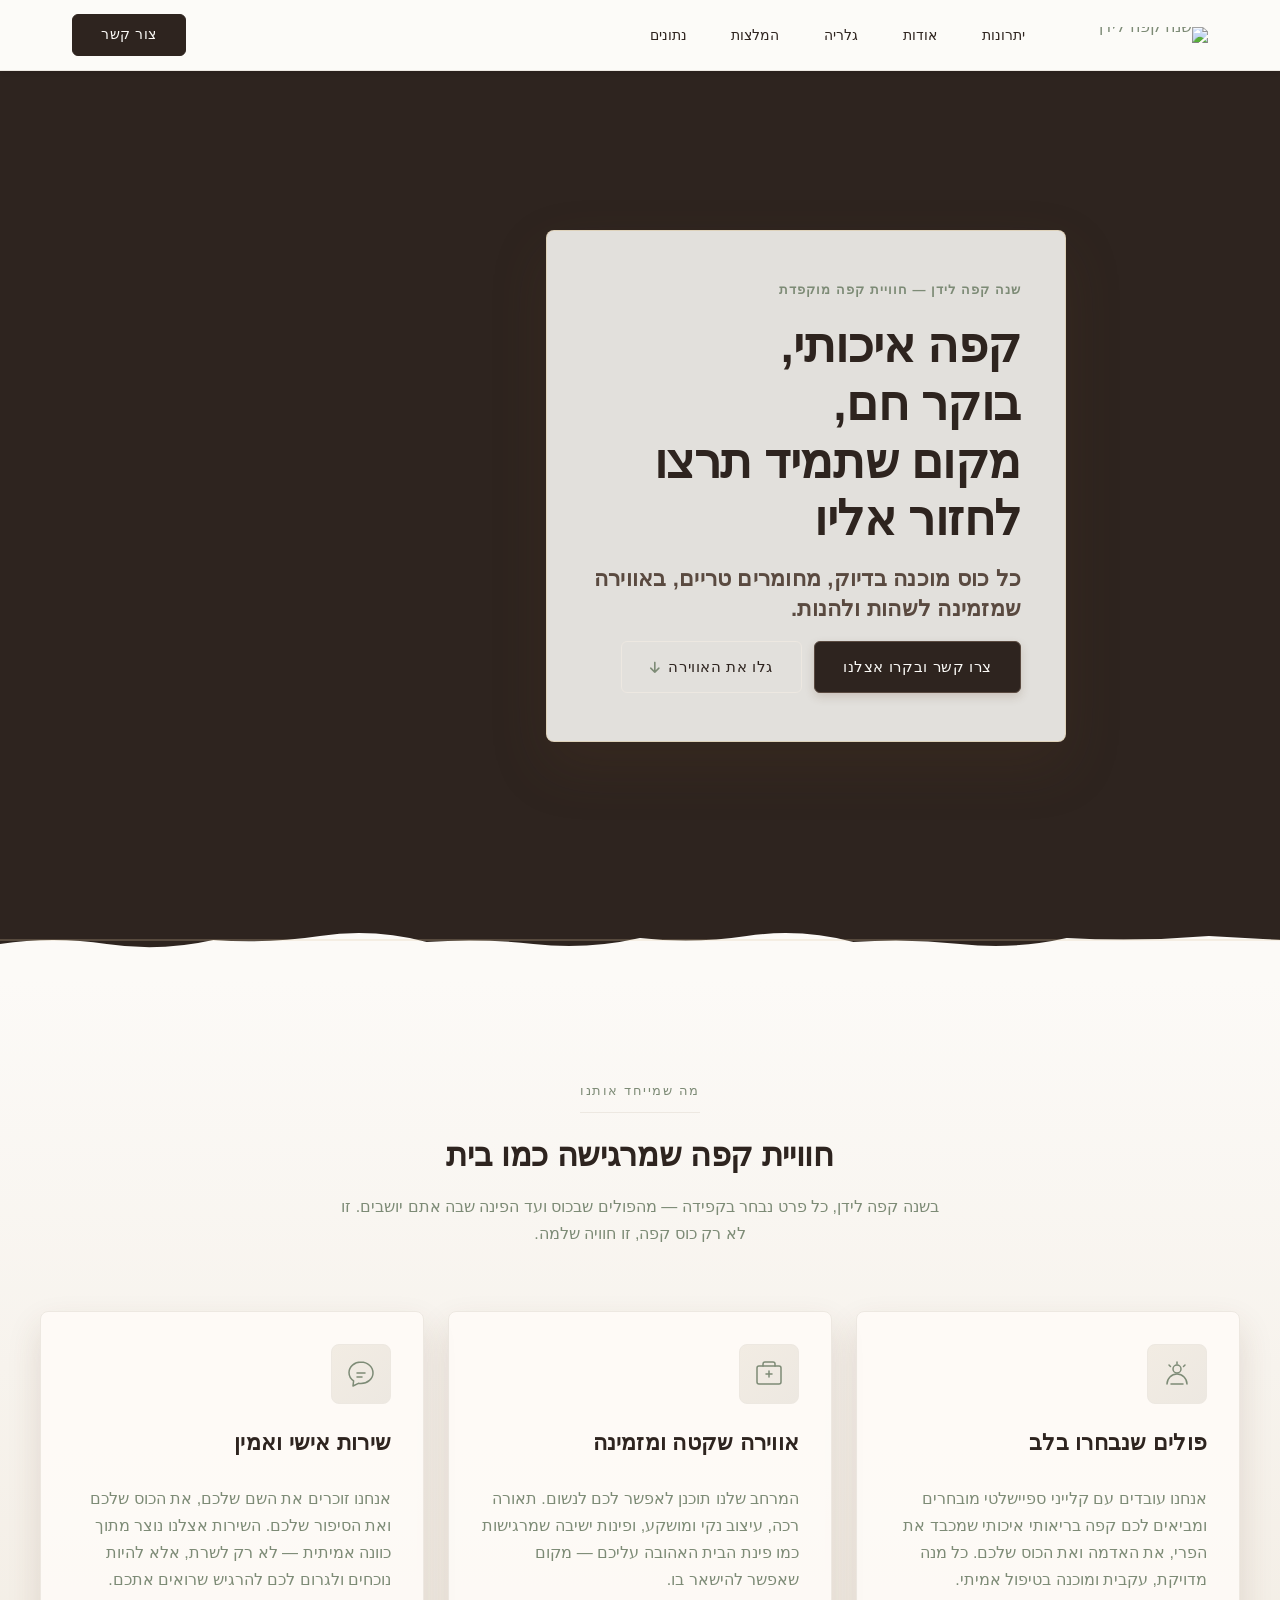
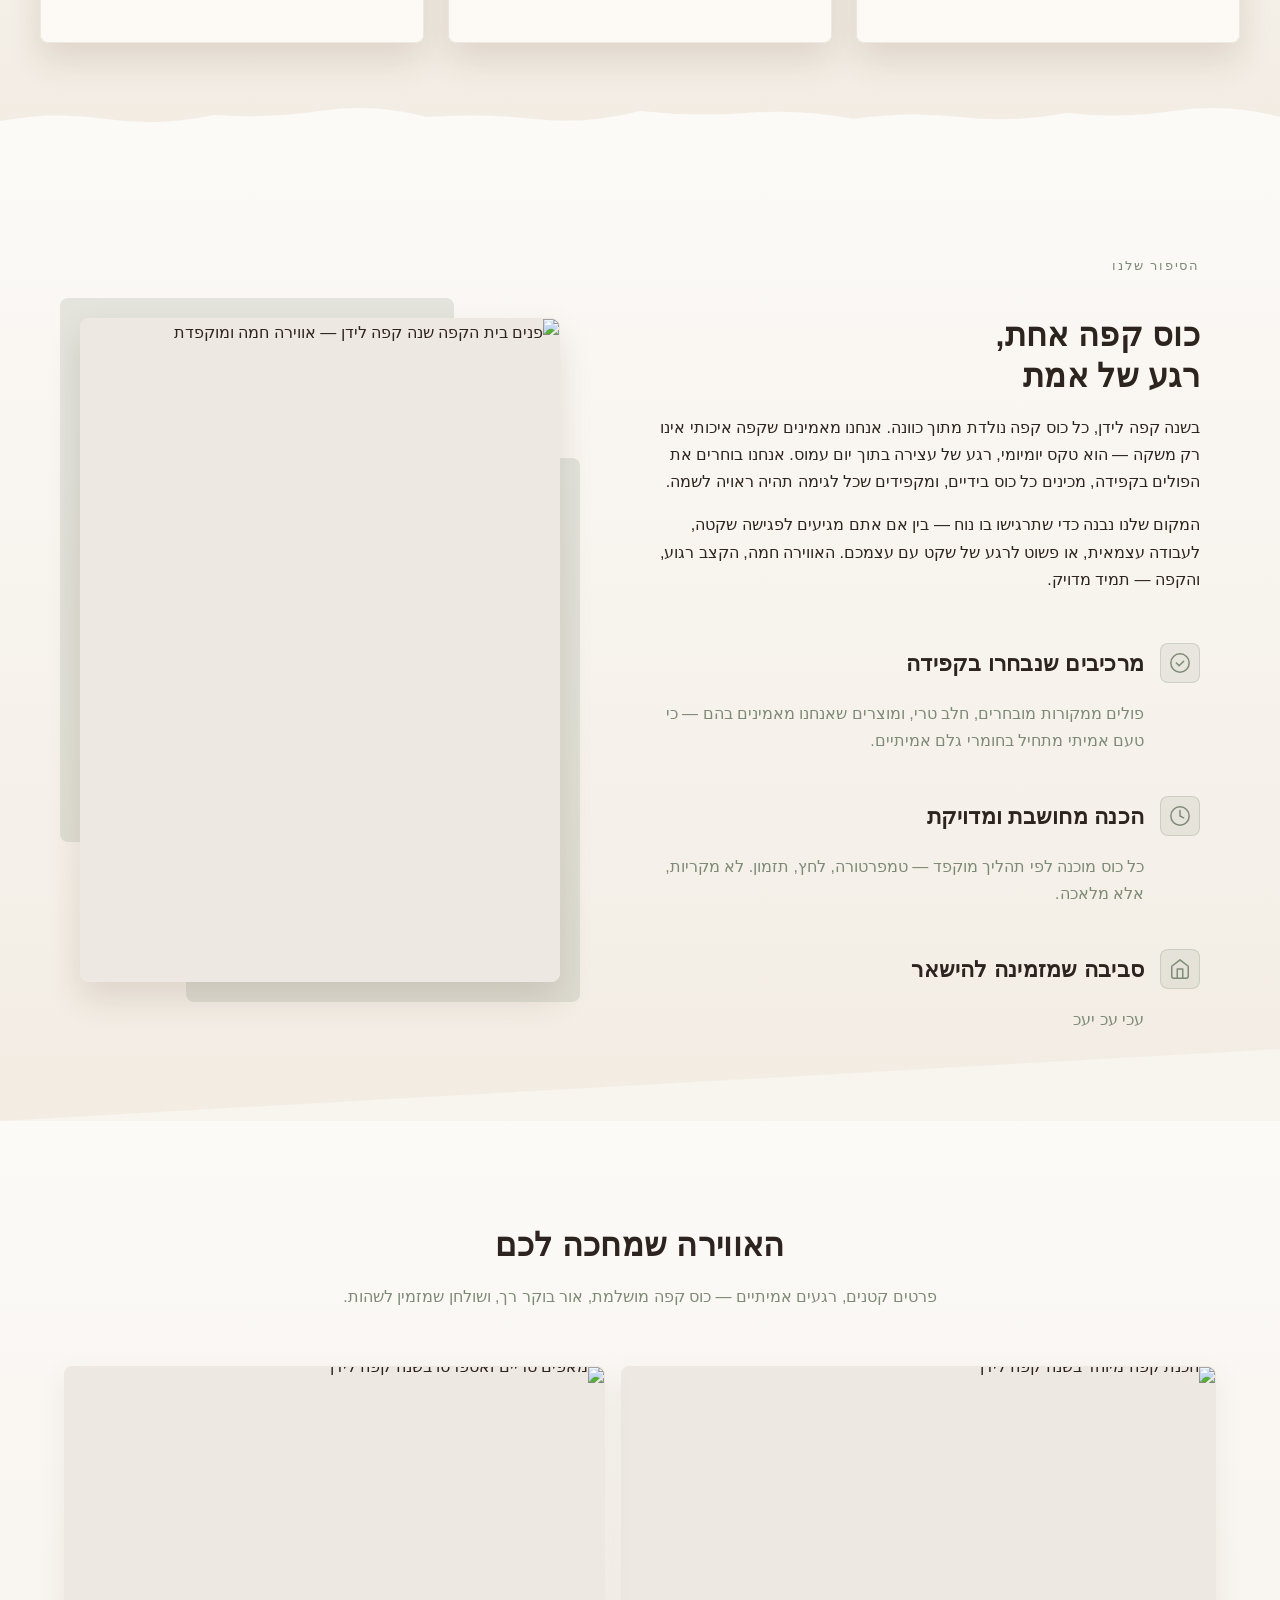
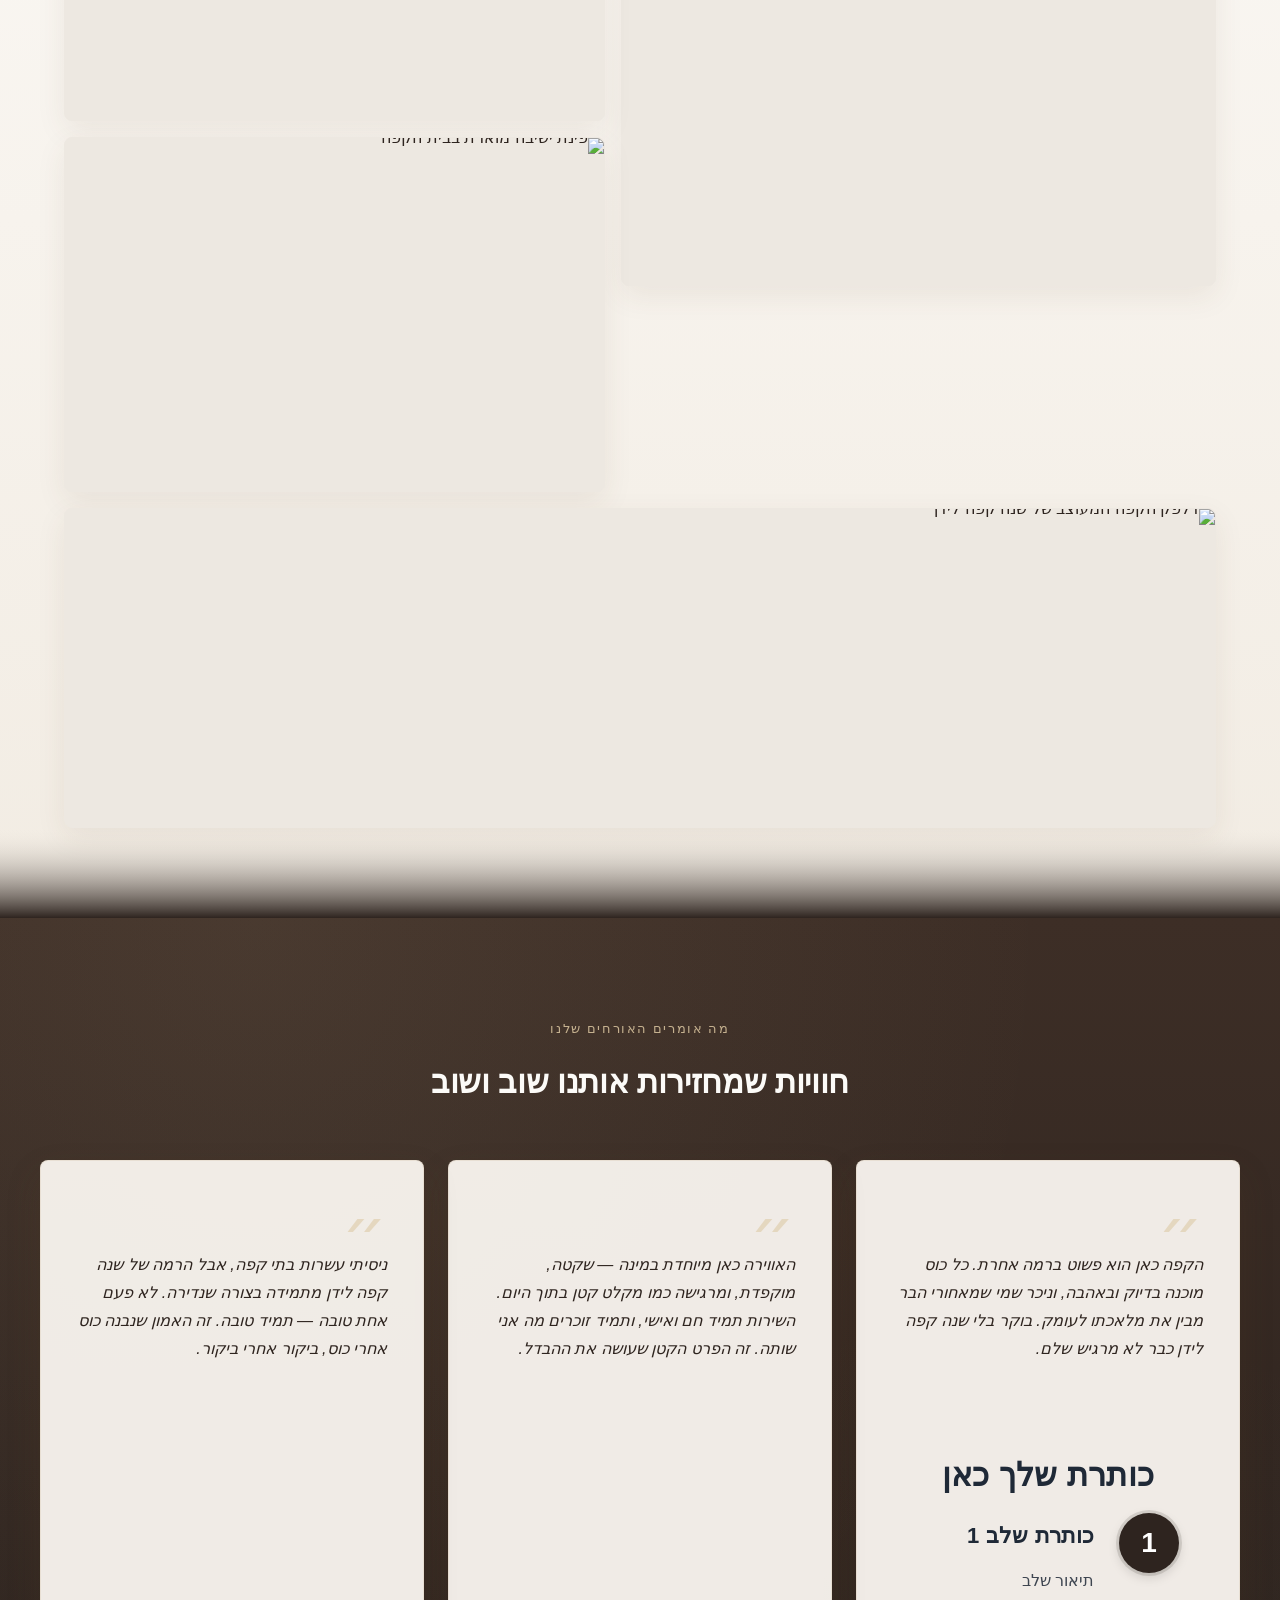
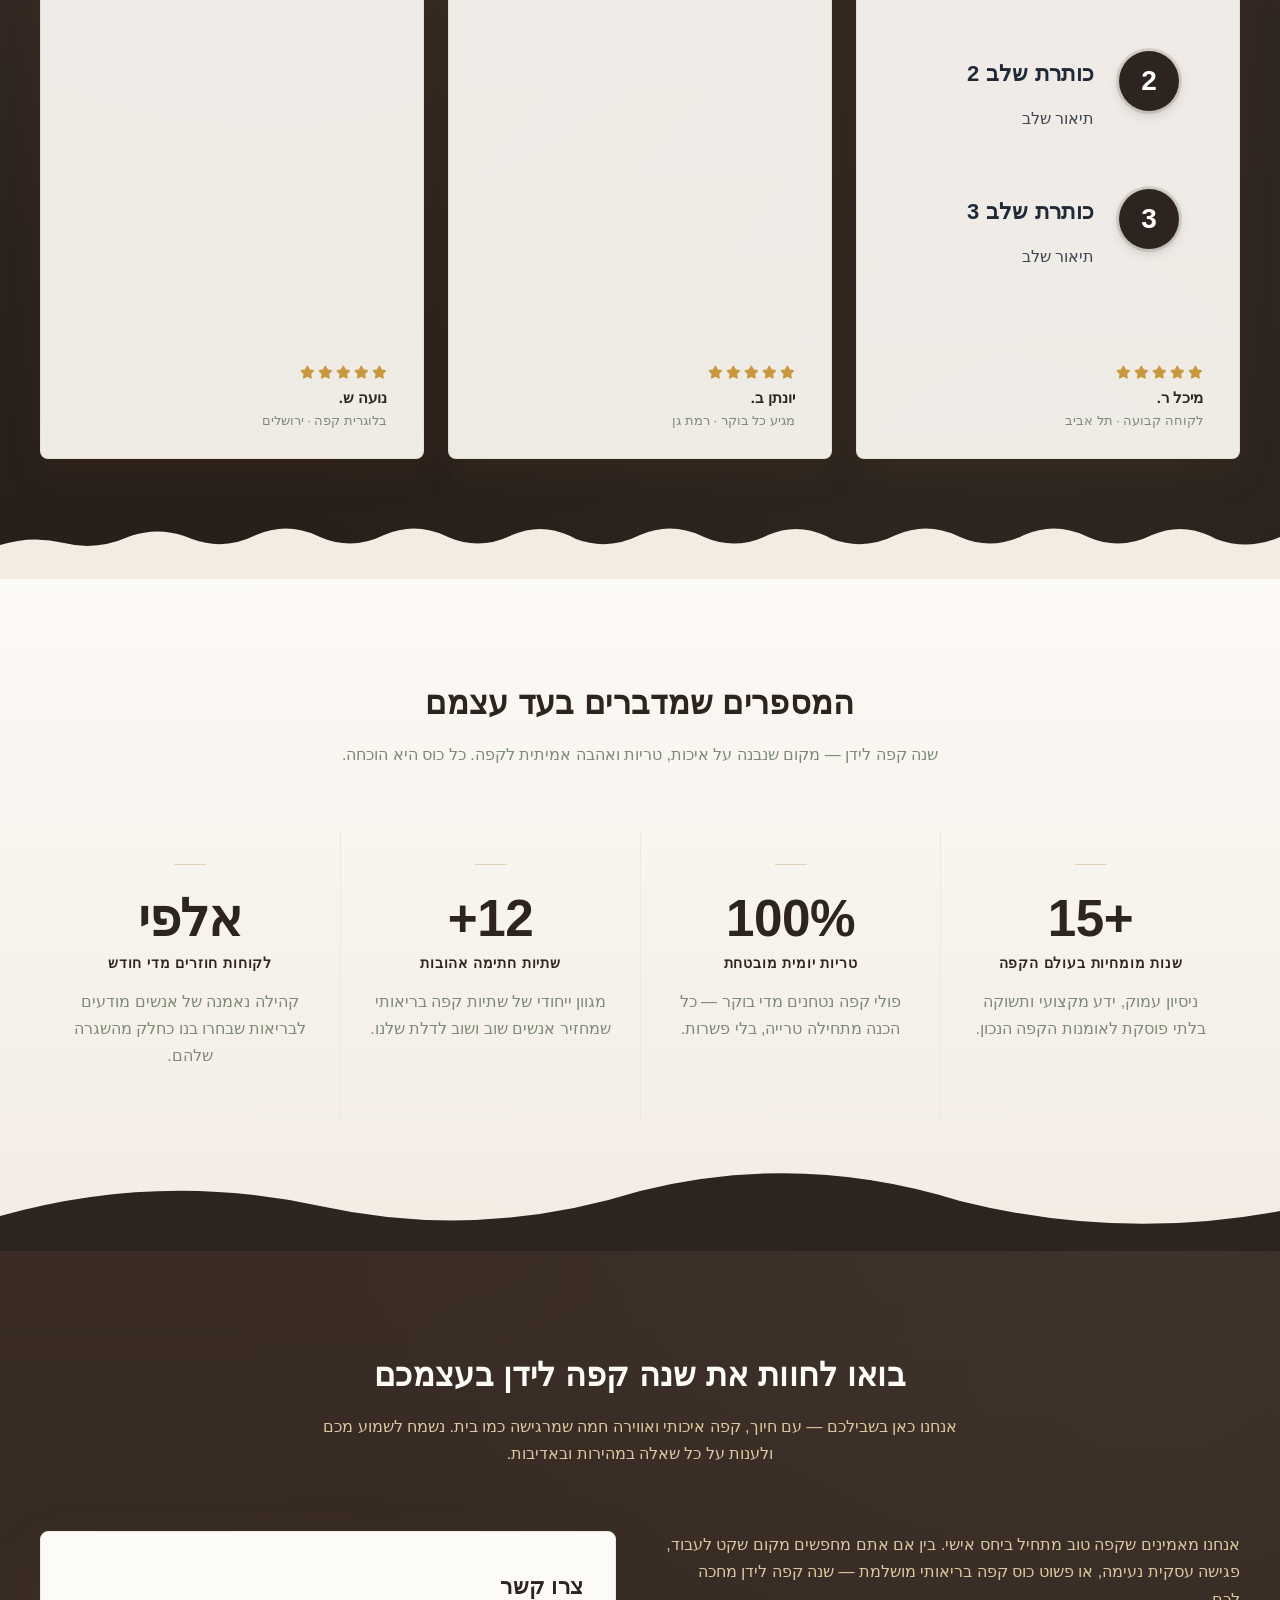
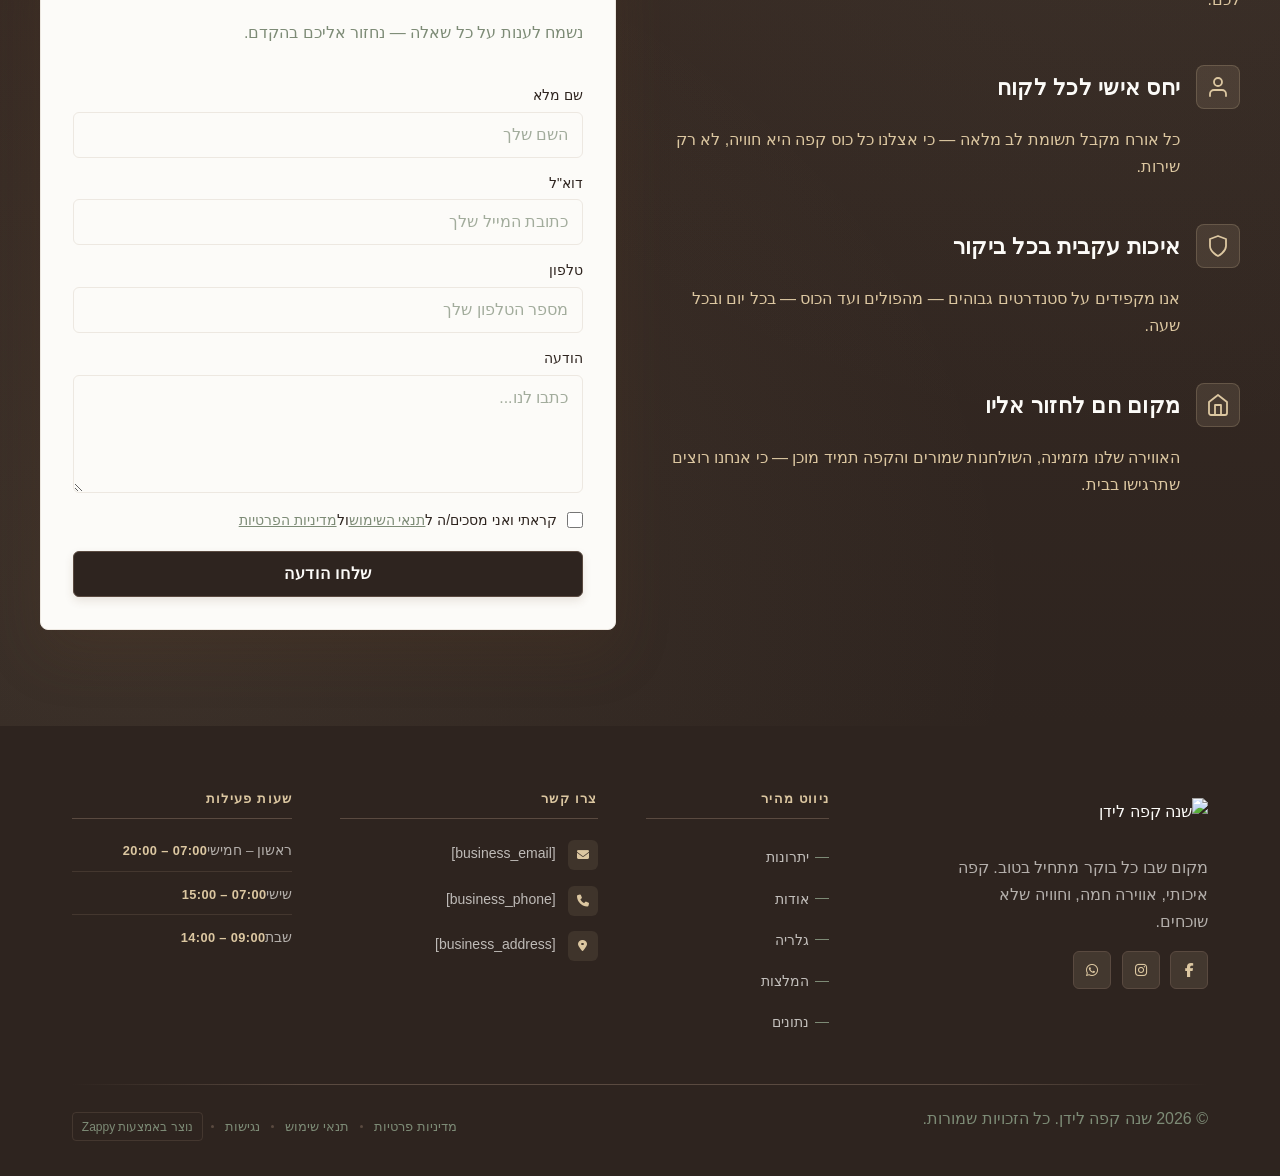
==== commit 011465a8: "Incremental sync: 1 page(s) — content_alignment" ====
--- a/public/index.html
+++ b/public/index.html
@@ -1 +1 @@
-<!doctype html><html dir="rtl" lang="he"><head><meta charset="UTF-8"><meta content="width=device-width,initial-scale=1" name="viewport"><meta content="index, follow" name="robots"><title>שנה קפה לידן — שנה קפה לידן</title><meta content="תבנה לי אתר" name="description"><meta content="שנה קפה לידן, קפה בריאותי לבעלי עסקים, קפה איכותי לאנשים מודעים לבריאות, קפה בריאותי" name="keywords"><link href="/assets/favicon.ico" rel="icon" type="image/x-icon"><link href="/assets/favicon-16x16.png" rel="icon" type="image/png" sizes="16x16"><link href="/assets/favicon-32x32.png" rel="icon" type="image/png" sizes="32x32"><link href="/assets/favicon-48x48.png" rel="icon" type="image/png" sizes="48x48"><link href="/assets/favicon-192x192.png" rel="icon" type="image/png" sizes="192x192"><link href="/assets/favicon-512x512.png" rel="icon" type="image/png" sizes="512x512"><link href="/assets/apple-touch-icon.png" rel="apple-touch-icon"><script>!function(){"use strict";var t="e69be9af-2375-4888-ae59-c802af20a524",e="https://api.zappy5.com/api/analytics/track",a=18e5,n=2592e6,o=!0,i=!0,r=!0;var s=function(){var e="zappy_visitor_"+t,a=null;try{if(a=localStorage.getItem(e)){var o=JSON.parse(a),i=Date.now();if(i-o.created<n)return o.lastSeen=i,localStorage.setItem(e,JSON.stringify(o)),o.id}}catch(t){console.warn("Zappy Analytics: LocalStorage not available")}var r="zv_"+Date.now()+"_"+Math.random().toString(36).substr(2,9);try{localStorage.setItem(e,JSON.stringify({id:r,created:Date.now(),lastSeen:Date.now()}))}catch(t){}return r}(),c=function(){var e="zappy_session_"+t,n=null;try{if(n=sessionStorage.getItem(e)){var o=JSON.parse(n),i=Date.now();if(i-o.timestamp<a)return o.timestamp=i,sessionStorage.setItem(e,JSON.stringify(o)),o.id}}catch(t){console.warn("Zappy Analytics: SessionStorage not available")}var r="zs_"+Date.now()+"_"+Math.random().toString(36).substr(2,9);try{sessionStorage.setItem(e,JSON.stringify({id:r,timestamp:Date.now()}))}catch(t){}return r}();function l(a,n){n=n||{};var o={website_id:t,event_type:a,page_path:window.location.pathname,referrer:document.referrer||"direct",visitor_id:s,session_id:c,metadata:n};if(navigator.sendBeacon){var i=new Blob([JSON.stringify(o)],{type:"application/json"});navigator.sendBeacon(e,i)}else fetch(e,{method:"POST",headers:{"Content-Type":"application/json"},body:JSON.stringify(o),keepalive:!0}).catch(function(t){console.warn("Zappy Analytics: Failed to track event",t)})}o&&l("pageview",{title:document.title,url:window.location.href}),i&&document.addEventListener("click",function(t){var e=t.target;if("BUTTON"===e.tagName||e.closest("button")){var a="BUTTON"===e.tagName?e:e.closest("button");l("click",{element:"button",text:a.textContent.trim().substring(0,100),id:a.id||null,class:a.className||null})}else if("A"===e.tagName||e.closest("a")){var n="A"===e.tagName?e:e.closest("a");l("navigation",{element:"link",text:n.textContent.trim().substring(0,100),href:n.href,external:n.hostname!==window.location.hostname})}},!0),r&&document.addEventListener("submit",function(t){var e=t.target;l("form_submit",{form_id:e.id||null,form_name:e.name||null,form_action:e.action||null,form_method:e.method||"GET"})},!0);var m=Date.now();window.addEventListener("beforeunload",function(){l("page_unload",{time_on_page:Math.floor((Date.now()-m)/1e3),page_path:window.location.pathname})}),window.zappyAnalytics={track:l,getVisitorId:function(){return s},getSessionId:function(){return c}}}()</script><meta content="שנה קפה לידן — שנה קפה לידן" property="og:title"><meta content="תבנה לי אתר" property="og:description"><meta content="summary_large_image" name="twitter:card"><meta content="שנה קפה לידן — שנה קפה לידן" name="twitter:title"><meta content="תבנה לי אתר" name="twitter:description"><meta content="website" property="og:type"><meta content="he_IL" property="og:locale"><link href="https://cdnjs.cloudflare.com/ajax/libs/font-awesome/6.4.0/css/all.min.css" rel="stylesheet"><link href="/assets/favicon.ico" rel="icon" type="image/x-icon"><link href="/assets/favicon-16x16.png" rel="icon" type="image/png" sizes="16x16"><link href="/assets/favicon-32x32.png" rel="icon" type="image/png" sizes="32x32"><link href="/assets/favicon-48x48.png" rel="icon" type="image/png" sizes="48x48"><link href="/assets/favicon-192x192.png" rel="icon" type="image/png" sizes="192x192"><link href="/assets/favicon-512x512.png" rel="icon" type="image/png" sizes="512x512"><link href="/assets/apple-touch-icon.png" rel="apple-touch-icon"><link href="https://cdn.jsdelivr.net/npm/vanilla-cookieconsent@3/dist/cookieconsent.css" rel="stylesheet"><script src="https://cdn.jsdelivr.net/npm/vanilla-cookieconsent@3/dist/cookieconsent.umd.js"></script><script src="https://cdn.jsdelivr.net/gh/mickidum/acc_toolbar/acctoolbar/acctoolbar.min.js"></script><link href="/styles.css" rel="stylesheet"><style id="zappy-dropdown-submenu-styles">#navMenu li:has(.sub-menu),.nav-menu li:has(.sub-menu),.navbar li:has(.sub-menu),nav li:has(.sub-menu){position:relative}#navMenu .sub-menu,.nav-menu .sub-menu,.navbar .sub-menu,nav .sub-menu{display:block!important;position:absolute!important;top:100%;left:0;min-width:220px;background:#fff;border-radius:8px;box-shadow:0 8px 25px rgba(0,0,0,.15);padding:8px 0;opacity:0;visibility:hidden;transform:translateY(10px);transition:all .3s ease;z-index:1000;list-style:none;pointer-events:none}#navMenu li:hover>.sub-menu,.nav-menu li:hover>.sub-menu,.navbar li:hover>.sub-menu,nav li:hover>.sub-menu{opacity:1!important;visibility:visible!important;transform:translateY(0)!important;pointer-events:auto!important}.sub-menu li{list-style:none;margin:0;padding:0}.sub-menu a{display:block!important;padding:10px 16px!important;color:var(--text-dark,#333)!important;font-weight:500;text-decoration:none;white-space:nowrap;transition:background-color .2s}.sub-menu .zappy-nav-child>a{padding-left:28px!important;font-size:.9em!important;opacity:.85!important}[dir=rtl] .sub-menu .zappy-nav-child>a,html[lang=ar] .sub-menu .zappy-nav-child>a,html[lang=he] .sub-menu .zappy-nav-child>a{padding-left:10px!important;padding-right:28px!important}.sub-menu .zappy-nav-parent>a{font-weight:600!important}.sub-menu a:hover{background-color:#f5f5f5}[dir=rtl] .nav-menu .sub-menu,[dir=rtl] .navbar .sub-menu,[dir=rtl] nav .sub-menu,html[lang=ar] .nav-menu .sub-menu,html[lang=ar] .navbar .sub-menu,html[lang=ar] nav .sub-menu,html[lang=he] .nav-menu .sub-menu,html[lang=he] .navbar .sub-menu,html[lang=he] nav .sub-menu{left:auto!important;right:0!important}.sub-menu:empty,.sub-menu:not(:has(li)):not(:has(> a)),.sub-menu:not(:has(li:not(.zappy-hidden-menu-item))):not(:has(> a)){display:none!important;opacity:0!important;visibility:hidden!important;pointer-events:none!important}li:has(.menu-group-title):hover>.sub-menu{opacity:1!important;visibility:visible!important;transform:translateY(0)!important;pointer-events:auto!important}#navMenu>li>.menu-group-title,.nav-menu>li>.menu-group-title{display:inline-block;padding:.5rem 1rem;cursor:default;user-select:none}@media (max-width:768px){#navMenu .sub-menu,.nav-menu .sub-menu,.navbar .sub-menu,nav .sub-menu{position:static!important;transform:none!important;box-shadow:none!important;background:0 0!important;max-height:0;overflow:hidden;opacity:0;visibility:hidden;transition:max-height .3s ease,opacity .3s ease;padding:0!important;border-radius:0!important}#navMenu .sub-menu.mobile-expanded,.nav-menu .sub-menu.mobile-expanded,.navbar .sub-menu.mobile-expanded{max-height:none!important;overflow-y:visible!important;opacity:1!important;visibility:visible!important;padding:8px 0 8px 16px!important}[dir=rtl] .sub-menu.mobile-expanded,html[lang=he] .sub-menu.mobile-expanded{padding:8px 16px 8px 0!important}#navMenu li:hover>.sub-menu,.nav-menu li:hover>.sub-menu,.navbar li:hover>.sub-menu,nav li:hover>.sub-menu{opacity:0;visibility:hidden;pointer-events:none}#navMenu li>.sub-menu.mobile-expanded,.nav-menu li>.sub-menu.mobile-expanded,.navbar li>.sub-menu.mobile-expanded,nav li>.sub-menu.mobile-expanded{opacity:1!important;visibility:visible!important;pointer-events:auto!important}#navMenu li:has(.sub-menu),.nav-menu li:has(.sub-menu),.navbar li:has(.sub-menu),nav li:has(.sub-menu){display:flex!important;flex-wrap:wrap!important;align-items:center!important;position:relative!important;min-height:44px!important}#navMenu li:has(.sub-menu)>a,.nav-menu li:has(.sub-menu)>a,.navbar li:has(.sub-menu)>a,nav li:has(.sub-menu)>a{flex:1!important;min-width:0!important}#navMenu li:has(.sub-menu)>.menu-group-title,.nav-menu li:has(.sub-menu)>.menu-group-title,.navbar li:has(.sub-menu)>.menu-group-title,nav li:has(.sub-menu)>.menu-group-title{flex:1!important;min-width:0!important;padding:0!important;line-height:inherit!important}#navMenu li:has(.sub-menu)>.sub-menu,.nav-menu li:has(.sub-menu)>.sub-menu,.navbar li:has(.sub-menu)>.sub-menu,nav li:has(.sub-menu)>.sub-menu{flex-basis:100%!important;width:100%!important}#navMenu li:has(.sub-menu)>a [class*=arrow],#navMenu li:has(.sub-menu)>a [class*=chevron],.nav-menu li:has(.sub-menu)>a .fa-angle-down,.nav-menu li:has(.sub-menu)>a .fa-chevron-down,.nav-menu li:has(.sub-menu)>a [class*=arrow],.nav-menu li:has(.sub-menu)>a [class*=chevron],nav li:has(.sub-menu)>a [class*=arrow],nav li:has(.sub-menu)>a [class*=chevron]{display:none!important;visibility:hidden!important}.mobile-submenu-toggle{display:flex!important;align-items:center!important;justify-content:center!important;width:44px!important;height:auto!important;background:0 0!important;border:none!important;cursor:pointer!important;color:var(--text-dark)!important;position:static!important;flex-shrink:0!important;align-self:stretch!important;z-index:2!important;padding:0!important;margin:0!important}.mobile-submenu-toggle::after{content:''!important;width:0!important;height:0!important;border-left:6px solid transparent!important;border-right:6px solid transparent!important;border-top:7px solid currentColor!important;transition:transform .3s ease!important}.mobile-submenu-toggle.expanded::after{transform:rotate(180deg)!important}.sub-menu a{padding:10px 0!important;display:block!important;color:var(--text-dark)!important;white-space:normal!important}.sub-menu .zappy-nav-child>a{padding-left:28px!important;font-size:.9em!important;opacity:.85!important}[dir=rtl] .sub-menu .zappy-nav-child>a,html[lang=ar] .sub-menu .zappy-nav-child>a,html[lang=he] .sub-menu .zappy-nav-child>a{padding-left:0!important;padding-right:28px!important}.sub-menu .zappy-nav-parent>a{font-weight:600!important}#navMenu.active,.nav-menu.active{max-width:100vw!important;overflow-x:hidden!important;box-sizing:border-box!important}.navbar .sub-menu li a,.zappy-products-dropdown .sub-menu a,nav.navbar .sub-menu li a{color:var(--text-dark)!important}}@media (min-width:769px){.mobile-submenu-toggle{display:none!important}}</style><style id="mobile-lang-menu-deployed-css">@media (max-width:768px){.lang-switcher,.nav-container .lang-switcher,.nav-cta-container .lang-switcher,.nav-ecommerce-icons .lang-switcher,.nav-icons-left .lang-switcher,.navbar .lang-switcher,.navbar .nav-cta-container .lang-switcher{display:none!important}.mobile-lang-menu{width:100%;border-top:1px solid rgba(128,128,128,.2);padding:8px 0 0 0;margin-top:8px}.mobile-lang-toggle{display:flex!important;align-items:center;justify-content:space-between;width:100%;padding:12px 16px;background:0 0;border:none;cursor:pointer;font-size:15px;color:inherit;font-family:inherit}.mobile-lang-toggle::after{content:'';display:inline-block;width:8px;height:8px;border-right:2px solid currentColor;border-bottom:2px solid currentColor;transform:rotate(45deg);transition:transform .3s ease;margin-left:8px}.mobile-lang-toggle.expanded::after{transform:rotate(-135deg)}.mobile-lang-options{max-height:0;overflow:hidden;transition:max-height .3s ease}.mobile-lang-options.expanded{max-height:300px}.mobile-lang-option{display:flex!important;align-items:center;gap:10px;padding:10px 24px;text-decoration:none;color:inherit;font-size:14px;font-family:inherit}.mobile-lang-option:hover{background:rgba(128,128,128,.1)}.mobile-lang-option.active{font-weight:600;opacity:.7;pointer-events:none}.mobile-lang-option img{width:20px;height:20px;border-radius:50%}}@media (min-width:769px){.mobile-lang-menu{display:none!important}}</style><style id="zappy-widget-visibility">#mic-access-tool-box,#mic-access-tool-general-button,#mic-init-access-tool #mic-access-tool-box,#mic-init-access-tool #mic-access-tool-general-button,#mic-init-access-tool .mic-access-tool-general-button,._access-icon,._access-menu,.mic-access-tool-box,.mic-access-tool-general-button,div[id*=mic-access-tool-box]{display:none!important;visibility:hidden!important;opacity:0!important;pointer-events:none!important}</style></head><body><nav class="navbar" dir="rtl"><button class="mobile-toggle" aria-label="Menu" id="mobileToggle"><svg viewBox="0 0 24 24" fill="none" height="24" width="24" class="hamburger-icon"><path d="M3 12h18M3 6h18M3 18h18" stroke="currentColor" stroke-linecap="round" stroke-width="2"></path></svg><svg viewBox="0 0 24 24" fill="none" height="24" width="24" class="close-icon" style="display:none"><path d="M18 6L6 18M6 6l12 12" stroke="currentColor" stroke-linecap="round" stroke-width="2"></path></svg></button><button class="phone-header-btn" aria-label="Call" data-phone="[business_phone]"><svg viewBox="0 0 24 24" fill="currentColor" height="20" width="20"><path d="M22 16.92v3a2 2 0 0 1-2.18 2 19.79 19.79 0 0 1-8.63-3.07 19.5 19.5 0 0 1-6-6 19.79 19.79 0 0 1-3.07-8.67A2 2 0 0 1 4.11 2h3a2 2 0 0 1 2 1.72 12.84 12.84 0 0 0 .7 2.81 2 2 0 0 1-.45 2.11L8.09 9.91a16 16 0 0 0 6 6l1.27-1.27a2 2 0 0 1 2.11-.45 12.84 12.84 0 0 0 2.81.7A2 2 0 0 1 22 16.92z"></path></svg></button><div class="nav-container"><div class="nav-right-group"><div class="nav-brand"><a href="/" class="logo-link"><img alt="שנה קפה לידן" src="/assets/business-logo.webp" class="logo"></a></div><ul class="nav-menu" id="navMenu"><li><a href="#features">יתרונות</a></li><li><a href="#about">אודות</a></li><li><a href="#gallery">גלריה</a></li><li><a href="#testimonials">המלצות</a></li><li><a href="#stats">נתונים</a></li></ul></div><div class="nav-cta-container"><a href="#cta" class="nav-cta-btn">צור קשר</a></div></div></nav><script>window.addEventListener("load",function(){const e=document.querySelector(".navbar, nav, header");if(!e)return void console.log("[Navbar] Navbar element not found");let t=document.getElementById("mobileToggle")||document.querySelector(".mobile-toggle")||document.querySelector(".hamburger")||document.querySelector(".hamburger-menu")||document.querySelector(".menu-toggle")||document.querySelector(".burger-menu")||document.querySelector('[aria-label="Menu"]')||document.querySelector('[aria-label="תפריט"]');const o=document.querySelector(".phone-header-btn"),n=window.getComputedStyle(e);let r=n.backgroundColor;if(console.log("[Navbar] Initial navbar background:",r),"transparent"===r||"rgba(0, 0, 0, 0)"===r||r.startsWith("rgba")&&r.includes(", 0)")){const e=n.backgroundImage;if(e&&"none"!==e)console.log("[Navbar] Navbar has background image/gradient, using dark text"),r="rgb(240, 240, 240)";else{const e=window.getComputedStyle(document.body).backgroundColor;console.log("[Navbar] Navbar transparent, using body background:",e),r=e}}const i=r.match(/\d+/g);if(i&&i.length>=3){const e=(.299*parseInt(i[0])+.587*parseInt(i[1])+.114*parseInt(i[2]))/255;console.log("[Navbar] Mobile button colors preserved from Claude CSS (luminance:",e.toFixed(2)+")");const n=document.createElement("style");n.id="zappy-mobile-nav-fix";document.documentElement.lang;document.documentElement.dir,n.textContent='\n        /* Hide mobile buttons on desktop, show only on mobile */\n        @media (min-width: 769px) {\n          .mobile-toggle,\n          .phone-header-btn {\n            display: none !important;\n          }\n        }\n        \n        /* Show and position mobile buttons correctly on mobile */\n        @media (max-width: 768px) {\n          .mobile-toggle,\n          .phone-header-btn {\n            position: absolute !important;\n            top: 50% !important;\n            transform: translateY(-50%) !important;\n            z-index: 1001 !important;\n            display: flex !important;\n            align-items: center !important;\n            justify-content: center !important;\n            width: 36px !important;\n            height: 36px !important;\n            border-radius: 50% !important;\n            border: none !important;\n            cursor: pointer !important;\n            padding: 6px !important;\n            background: none !important;\n            color: var(--nav-text, var(--text-dark)) !important;\n          }\n          \n          /* LTR positioning (default): hamburger LEFT, phone RIGHT */\n          html:not([dir="rtl"]):not([lang="he"]):not([lang="ar"]) .mobile-toggle,\n          html[dir="ltr"] .mobile-toggle {\n            left: 12px !important;\n            right: auto !important;\n          }\n          html:not([dir="rtl"]):not([lang="he"]):not([lang="ar"]) .phone-header-btn,\n          html[dir="ltr"] .phone-header-btn {\n            right: 12px !important;\n            left: auto !important;\n          }\n          \n          /* RTL positioning: hamburger RIGHT, phone LEFT */\n          html[dir="rtl"] .mobile-toggle,\n          html[lang="he"] .mobile-toggle,\n          html[lang="ar"] .mobile-toggle {\n            right: 12px !important;\n            left: auto !important;\n          }\n          html[dir="rtl"] .phone-header-btn,\n          html[lang="he"] .phone-header-btn,\n          html[lang="ar"] .phone-header-btn {\n            left: 12px !important;\n            right: auto !important;\n          }\n          \n          /* CRITICAL: Ensure nav-container has min-height on mobile */\n          /* All children are positioned absolutely/fixed on mobile, so height:auto collapses to 0 */\n          .nav-container {\n            min-height: 70px !important;\n            position: relative !important;\n          }\n          \n          /* Ensure SVG icons are properly sized and inherit color */\n          .mobile-toggle svg,\n          .phone-header-btn svg {\n            width: 24px !important;\n            height: 24px !important;\n            /* Don\'t force display - let JavaScript control hamburger/close toggle */\n          }\n          \n          /* Reset nav-cta-container on mobile - remove desktop box-shadow/padding */\n          /* that creates a visible ghost box when CTA button is hidden */\n          .nav-cta-container {\n            box-shadow: none !important;\n            padding: 0 !important;\n          }\n          \n          /* Hide nav-cta-container entirely on mobile when there\'s no lang-switcher */\n          /* (only the CTA button is inside, and it\'s hidden on mobile) */\n          .nav-cta-container:not(:has(.lang-switcher)) {\n            display: none !important;\n          }\n          \n          /* CRITICAL: Prevent hero image fade gradient from bleeding over headline text */\n          /* The .image-fade-gradient has bottom: -30px (extends below parent) */\n          /* On mobile stacked layout, this overlaps the h1 text below the image */\n          .hero-image-column {\n            overflow: hidden !important;\n          }\n          .image-fade-gradient {\n            bottom: 0 !important;\n          }\n          \n          /* Hide desktop language switcher on mobile - hamburger menu handles it */\n          /* High specificity to override stored CSS */\n          .lang-switcher,\n          .nav-cta-container .lang-switcher,\n          .nav-container .lang-switcher,\n          .navbar .lang-switcher,\n          .navbar .nav-cta-container .lang-switcher {\n            display: none !important;\n          }\n        }\n      ';const r=document.getElementById("zappy-mobile-nav-fix");r&&r.remove(),document.head.appendChild(n),console.log("[Navbar] Critical CSS injected for mobile nav positioning");const l=window.innerWidth<=768;if(t){const e=t.querySelector(".hamburger-icon"),o=t.querySelector(".close-icon");e&&(e.style.setProperty("width","24px","important"),e.style.setProperty("height","24px","important"),e.style.setProperty("display","block","important")),o&&(o.style.setProperty("width","24px","important"),o.style.setProperty("height","24px","important"),o.style.setProperty("display","none","important")),l?(t.style.setProperty("position","absolute","important"),t.style.setProperty("top","50%","important"),t.style.setProperty("transform","translateY(-50%)","important"),t.style.setProperty("z-index","1001","important"),t.style.removeProperty("left"),t.style.removeProperty("right"),console.log("[Navbar] Mobile toggle positioning applied (mobile viewport)")):(t.style.removeProperty("position"),t.style.removeProperty("top"),t.style.removeProperty("transform"),t.style.removeProperty("z-index"),t.style.removeProperty("left"),t.style.removeProperty("right"),console.log("[Navbar] Desktop viewport - cleared mobile toggle inline positioning"))}if(o){const e=o.querySelector("svg");e&&(e.style.width="24px",e.style.height="24px",e.setAttribute("width","24"),e.setAttribute("height","24")),l?(o.style.setProperty("position","absolute","important"),o.style.setProperty("top","50%","important"),o.style.setProperty("transform","translateY(-50%)","important"),o.style.setProperty("z-index","1001","important"),o.style.removeProperty("left"),o.style.removeProperty("right"),console.log("[Navbar] Phone button positioning applied (mobile viewport)")):(o.style.removeProperty("position"),o.style.removeProperty("top"),o.style.removeProperty("transform"),o.style.removeProperty("z-index"),o.style.removeProperty("left"),o.style.removeProperty("right"),console.log("[Navbar] Desktop viewport - cleared phone button inline positioning"))}}else console.log("[Navbar] Could not parse background color:",r);t=document.getElementById("mobileToggle")||document.querySelector(".mobile-toggle")||document.querySelector(".hamburger")||document.querySelector(".hamburger-menu")||document.querySelector(".menu-toggle")||document.querySelector(".burger-menu")||document.querySelector('[aria-label="Menu"]')||document.querySelector('[aria-label="תפריט"]');const l=document.getElementById("navMenu")||document.querySelector(".nav-menu")||document.querySelector(".nav-links")||document.querySelector("nav ul:not(.submenu)");if(!t||!l)return void console.log("[Navbar] Mobile toggle or menu not found:",{toggle:!!t,menu:!!l});l.id||(l.id="navMenu"),console.log("[Navbar] Initializing mobile menu...");const a=t.cloneNode(!0);t.parentNode.replaceChild(a,t),a.addEventListener("click",function(e){e.preventDefault(),e.stopPropagation();const t=this.querySelector(".hamburger-icon"),o=this.querySelector(".close-icon");l.classList.contains("active")?(l.classList.remove("active"),t&&t.style.setProperty("display","block","important"),o&&o.style.setProperty("display","none","important"),document.body.style.overflow="",console.log("[Navbar] Menu closed")):(l.classList.add("active"),t&&t.style.setProperty("display","none","important"),o&&o.style.setProperty("display","block","important"),document.body.style.overflow="hidden",console.log("[Navbar] Menu opened"))}),l.querySelectorAll("a").forEach(function(e){e.addEventListener("click",function(){if("#"===this.getAttribute("href"))return;const e=a.querySelector(".hamburger-icon"),t=a.querySelector(".close-icon");l.classList.remove("active"),e&&e.style.setProperty("display","block","important"),t&&t.style.setProperty("display","none","important"),document.body.style.overflow="",console.log("[Navbar] Menu closed (link clicked)")})});var s=l.querySelectorAll(".dropdown-toggle");s.forEach(function(e){e.addEventListener("click",function(e){e.preventDefault(),e.stopPropagation();var t=this.closest(".nav-dropdown");t&&(t.parentNode.querySelectorAll(".nav-dropdown.open").forEach(function(e){e!==t&&e.classList.remove("open")}),t.classList.toggle("open"),console.log("[Navbar] Dropdown toggled:",t.classList.contains("open")?"open":"closed"))})}),document.addEventListener("click",function(e){e.target.closest(".nav-dropdown")||document.querySelectorAll(".nav-dropdown.open").forEach(function(e){e.classList.remove("open")})}),console.log("[Navbar] Dropdown handlers initialized for "+s.length+" dropdowns"),o&&o.addEventListener("click",function(){const e=document.querySelectorAll('a[href^="tel:"]'),t=e.length>0?e[0].getAttribute("href").replace("tel:",""):"[business_phone]";window.location.href="tel:"+t,console.log("[Navbar] Phone button clicked")}),console.log("[Navbar] Mobile menu initialized successfully");const p=function(){const e=document.querySelector(".whatsapp-float");e&&(window.innerWidth>=769?(e.style.setProperty("display","none","important"),e.style.setProperty("visibility","hidden","important"),e.style.setProperty("opacity","0","important"),e.style.setProperty("pointer-events","none","important"),console.log("[WhatsApp] Button hidden on desktop")):(e.style.removeProperty("display"),e.style.removeProperty("visibility"),e.style.removeProperty("opacity"),e.style.removeProperty("pointer-events"),console.log("[WhatsApp] Button visible on mobile")))};let c;p(),window.addEventListener("resize",function(){clearTimeout(c),c=setTimeout(p,100)})})</script><main><section class="index-hero-section" data-layout-spec="בית-hero" dir="rtl" id="hero" data-hero-type="fullscreen-scrim"><div class="index-hero-bg"><img alt="בוקר קפה מואר באור שמש בשנה קפה לידן" src="/assets/site-index-hero-image-1.webp" data-context="Sunlit Israeli café morning scene: a beautifully arranged wooden café table with a ceramic white cup of freshly brewed espresso, warm golden morning light streaming through large windows, soft bokeh background with wooden shelves, green plants, and warm neutral tones. Bright, airy, inviting atmosphere with visible wood textures and gentle steam rising from the cup." data-placeholder="index-hero-image-1" height="900" width="1440" data-hero-bg="true"></div><div class="index-hero-scrim" aria-hidden="true"></div><div class="index-hero-container"><div class="index-hero-card"><span class="index-hero-eyebrow">שנה קפה לידן — חוויית קפה מוקפדת</span><h1 class="index-hero-title">קפה איכותי,<br>בוקר חם,<br>מקום שתמיד תרצו לחזור אליו</h1><h3 class="index-hero-subtitle">כל כוס מוכנה בדיוק, מחומרים טריים, באווירה שמזמינה לשהות ולהנות.</h3><div class="index-hero-actions"><a href="#contact" class="index-hero-btn-primary">צרו קשר ובקרו אצלנו</a><a href="#features" class="index-hero-btn-secondary">גלו את האווירה<i class="fa-arrow-down fa-solid" aria-hidden="true"></i></a></div></div></div><div class="index-hero-divider-wrapper"><svg viewBox="0 0 1440 80" aria-hidden="true" xmlns="http://www.w3.org/2000/svg" data-no-icon-edit="true" preserveAspectRatio="none"><path d="M0,80 L0,44 Q60,36 120,44 T240,40 Q300,44 360,36 T480,42 Q540,38 600,44 T720,38 Q780,44 840,36 T960,42 Q1020,38 1080,44 T1200,38 Q1280,42 1360,36 L1440,40 L1440,80 Z" fill="#FCFAF7"></path><line opacity="0.5" stroke="#DCC7A1" stroke-width="1" x1="0" x2="1440" y1="40" y2="40"></line></svg></div></section><section class="index-features-section" data-layout-spec="בית-features" dir="rtl"><div class="index-features-container"><div class="index-features-intro"><span class="index-features-eyebrow">מה שמייחד אותנו</span><h2 class="index-features-title">חוויית קפה שמרגישה כמו בית</h2><p class="index-features-subtitle">בשנה קפה לידן, כל פרט נבחר בקפידה — מהפולים שבכוס ועד הפינה שבה אתם יושבים. זו לא רק כוס קפה, זו חוויה שלמה.</p></div><div class="index-features-grid"><article class="index-feature-card"><div class="index-feature-icon-wrap"><svg viewBox="0 0 36 36" aria-hidden="true" data-element-type="icon" data-icon-type="svg" fill="none" height="36" stroke="currentColor" stroke-linecap="round" stroke-linejoin="round" stroke-width="1.5" width="36" xmlns="http://www.w3.org/2000/svg"><path d="M8 28c0-5.523 4.477-10 10-10s10 4.477 10 10"></path><circle cx="18" cy="13" r="4"></circle><path d="M12 28h12"></path><path d="M18 8V6"></path><path d="M24.5 10.5l1.5-1.5"></path><path d="M11.5 10.5L10 9"></path></svg></div><div class="index-feature-content"><h3 class="index-feature-title">פולים שנבחרו בלב</h3><p class="index-feature-text">אנחנו עובדים עם קלייני ספיישלטי מובחרים ומביאים לכם קפה בריאותי איכותי שמכבד את הפרי, את האדמה ואת הכוס שלכם. כל מנה מדויקת, עקבית ומוכנה בטיפול אמיתי.</p></div></article><article class="index-feature-card"><div class="index-feature-icon-wrap"><svg viewBox="0 0 36 36" aria-hidden="true" data-element-type="icon" data-icon-type="svg" fill="none" height="36" stroke="currentColor" stroke-linecap="round" stroke-linejoin="round" stroke-width="1.5" width="36" xmlns="http://www.w3.org/2000/svg"><rect height="18" width="24" rx="2" x="6" y="10"></rect><path d="M12 10V8a2 2 0 0 1 2-2h8a2 2 0 0 1 2 2v2"></path><path d="M18 15v6"></path><path d="M15 18h6"></path></svg></div><div class="index-feature-content"><h3 class="index-feature-title">אווירה שקטה ומזמינה</h3><p class="index-feature-text">המרחב שלנו תוכנן לאפשר לכם לנשום. תאורה רכה, עיצוב נקי ומושקע, ופינות ישיבה שמרגישות כמו פינת הבית האהובה עליכם — מקום שאפשר להישאר בו.</p></div></article><article class="index-feature-card"><div class="index-feature-icon-wrap"><svg viewBox="0 0 36 36" aria-hidden="true" data-element-type="icon" data-icon-type="svg" fill="none" height="36" stroke="currentColor" stroke-linecap="round" stroke-linejoin="round" stroke-width="1.5" width="36" xmlns="http://www.w3.org/2000/svg"><path d="M18 6c-6.627 0-12 4.701-12 10.5 0 3.395 1.796 6.408 4.6 8.4L10 30l5.4-2.7A13.6 13.6 0 0 0 18 27.5c6.627 0 12-4.701 12-10.5S24.627 6 18 6z"></path><path d="M14 17h8"></path><path d="M14 21h5"></path></svg></div><div class="index-feature-content"><h3 class="index-feature-title">שירות אישי ואמין</h3><p class="index-feature-text">אנחנו זוכרים את השם שלכם, את הכוס שלכם ואת הסיפור שלכם. השירות אצלנו נוצר מתוך כוונה אמיתית — לא רק לשרת, אלא להיות נוכחים ולגרום לכם להרגיש שרואים אתכם.</p></div></article></div></div><div class="index-features-divider-wrapper"><svg viewBox="0 0 1440 72" aria-hidden="true" xmlns="http://www.w3.org/2000/svg" data-no-icon-edit="true" preserveAspectRatio="none"><path d="M0,72 L0,38 Q60,28 120,36 T240,32 Q300,36 360,28 T480,34 Q540,30 600,36 T720,28 Q780,34 840,30 T960,36 Q1020,28 1080,34 T1200,30 Q1260,36 1320,28 T1440,34 L1440,72 Z" fill="#FCFAF7"></path><filter id="torn-shadow"><feDropShadow dx="0" dy="-2" flood-color="rgba(89,59,35,0.07)" stdDeviation="3"></feDropShadow></filter></svg></div></section><section class="index-about-section" data-layout-spec="בית-about" dir="rtl" id="about"><div class="index-about-container"><div class="index-about-grid"><div class="index-about-content"><p class="zappy-editable"><span class="index-about-eyebrow">הסיפור שלנו</span></p><h2 class="index-about-heading">כוס קפה אחת,<br>רגע של אמת</h2><p class="index-about-paragraph">בשנה קפה לידן, כל כוס קפה נולדת מתוך כוונה. אנחנו מאמינים שקפה איכותי אינו רק משקה — הוא טקס יומיומי, רגע של עצירה בתוך יום עמוס. אנחנו בוחרים את הפולים בקפידה, מכינים כל כוס בידיים, ומקפידים שכל לגימה תהיה ראויה לשמה.</p><p class="index-about-paragraph">המקום שלנו נבנה כדי שתרגישו בו נוח — בין אם אתם מגיעים לפגישה שקטה, לעבודה עצמאית, או פשוט לרגע של שקט עם עצמכם. האווירה חמה, הקצב רגוע, והקפה — תמיד מדויק.</p><ul class="index-about-values"><li class="index-about-value-item zappy-grid-item-nested-grid" data-grid-item-index="0"><div class="index-about-value-icon"><svg viewBox="0 0 24 24" aria-hidden="true" data-element-type="icon" data-icon-type="svg" fill="none" height="22" stroke="currentColor" stroke-linecap="round" stroke-linejoin="round" stroke-width="1.6" width="22"><path d="M12 2C6.48 2 2 6.48 2 12s4.48 10 10 10 10-4.48 10-10S17.52 2 12 2z"></path><path d="M8 12l3 3 5-5"></path></svg></div><div class="index-about-value-text"><h3 class="index-about-value-title">מרכיבים שנבחרו בקפידה</h3><p>פולים ממקורות מובחרים, חלב טרי, ומוצרים שאנחנו מאמינים בהם — כי טעם אמיתי מתחיל בחומרי גלם אמיתיים.</p></div></li><li class="index-about-value-item zappy-grid-item-nested-grid" data-grid-item-index="1"><div class="index-about-value-icon"><svg viewBox="0 0 24 24" aria-hidden="true" data-element-type="icon" data-icon-type="svg" fill="none" height="22" stroke="currentColor" stroke-linecap="round" stroke-linejoin="round" stroke-width="1.6" width="22"><path d="M12 22c5.523 0 10-4.477 10-10S17.523 2 12 2 2 6.477 2 12s4.477 10 10 10z"></path><path d="M12 6v6l4 2"></path></svg></div><div class="index-about-value-text"><h3 class="index-about-value-title">הכנה מחושבת ומדויקת</h3><p>כל כוס מוכנה לפי תהליך מוקפד — טמפרטורה, לחץ, תזמון. לא מקריות, אלא מלאכה.</p></div></li><li class="index-about-value-item zappy-grid-item-nested-grid" data-grid-item-index="2"><div class="index-about-value-icon"><svg viewBox="0 0 24 24" aria-hidden="true" data-element-type="icon" data-icon-type="svg" fill="none" height="22" stroke="currentColor" stroke-linecap="round" stroke-linejoin="round" stroke-width="1.6" width="22"><path d="M3 9l9-7 9 7v11a2 2 0 01-2 2H5a2 2 0 01-2-2z"></path><polyline points="9 22 9 12 15 12 15 22"></polyline></svg></div><div class="index-about-value-text"><h3 class="index-about-value-title">סביבה שמזמינה להישאר</h3><p>עכי עכ יעכ</p></div></li></ul></div><div class="index-about-image-col"><div class="index-about-backplate index-about-backplate-top"></div><div class="index-about-image-frame"><img alt="פנים בית הקפה שנה קפה לידן — אווירה חמה ומוקפדת" src="/assets/site-index-about-image-1.webp" data-context="An authentic, editorial-style interior photo of a warm and refined Israeli café. Morning light streams through large windows onto a wooden counter. A barista carefully prepares espresso. The atmosphere is calm, intimate, and beautifully composed — warm tones, natural materials, a few coffee cups and plants visible. Feels like a real place, not a stock photo." data-placeholder="index-about-image-1" height="720" width="520" class="index-about-img" data-element-id="img-1776802591362-81ufzzvks" data-element-type="image"></div><div class="index-about-backplate index-about-backplate-bottom"></div></div></div></div><div class="index-about-divider-wrapper" aria-hidden="true"><svg viewBox="0 0 1440 72" aria-hidden="true" xmlns="http://www.w3.org/2000/svg" data-no-icon-edit="true" preserveAspectRatio="none"><polygon fill="#F8F4EE" points="0,72 1440,72 1440,0"></polygon></svg></div></section><section class="index-gallery-section" data-layout-spec="בית-gallery" dir="rtl" id="gallery"><div class="index-gallery-container"><div class="index-gallery-intro"><h2 class="index-gallery-heading">האווירה שמחכה לכם</h2><p class="index-gallery-subtext">פרטים קטנים, רגעים אמיתיים — כוס קפה מושלמת, אור בוקר רך, ושולחן שמזמין לשהות.</p></div><div class="index-gallery-grid"><div class="index-gallery-tile index-gallery-tile--large"><img alt="הכנת קפה מיוחד בשנה קפה לידן" src="/assets/site-index-gallery-image-1.webp" data-context="Vertical tall shot inside a bright Israeli café — a barista hand pouring latte art into a white ceramic cup, warm natural morning light streaming through large windows, wooden counter surface, soft bokeh background, editorial food photography style" data-placeholder="index-gallery-image-1" height="800" width="600"></div><div class="index-gallery-tile-stack"><div class="index-gallery-tile index-gallery-tile--small"><img alt="מאפים טריים ואספרסו בשנה קפה לידן" src="/assets/site-index-gallery-image-2.webp" data-context="Close-up top-down shot of a freshly baked croissant and a small cappuccino on a light stone café table, natural daylight, crumbs and golden flaky pastry texture, warm tones, minimal styling" data-placeholder="index-gallery-image-2" height="380" width="580"></div><div class="index-gallery-tile index-gallery-tile--small"><img alt="פינת ישיבה מוארת בבית הקפה" src="/assets/site-index-gallery-image-3.webp" data-context="Interior shot of a cozy café seating area — bright white and warm wood tones, potted plants on windowsill, morning sunlight casting soft shadows, empty chairs and tables inviting guests, calm editorial atmosphere" data-placeholder="index-gallery-image-3" height="380" width="580"></div></div><div class="index-gallery-tile index-gallery-tile--wide"><img alt="דלפק הקפה המעוצב של שנה קפה לידן" src="/assets/site-index-gallery-image-4.webp" data-context="Wide panoramic shot of a café counter with espresso machine, glass jars of coffee beans, neatly arranged pastries under a glass dome, warm ambient lighting, clean and elegant composition, Israeli specialty coffee bar feel" data-placeholder="index-gallery-image-4" height="480" width="1200"></div></div></div><div class="index-gallery-divider-wrapper"><svg viewBox="0 0 1200 90" aria-hidden="true" xmlns="http://www.w3.org/2000/svg" data-no-icon-edit="true" preserveAspectRatio="none"><defs><linearGradient id="galleryFade" x1="0" x2="0" y1="0" y2="1"><stop offset="0%" stop-color="#F2ECE3" stop-opacity="0"></stop><stop offset="100%" stop-color="#2E241F" stop-opacity="1"></stop></linearGradient></defs><rect height="90" width="1200" fill="url(#galleryFade)"></rect></svg></div></section><section class="index-testimonials-section" data-layout-spec="בית-testimonials" dir="rtl" id="testimonials"><div class="index-testimonials-container"><div class="index-testimonials-header"><span class="index-testimonials-eyebrow">מה אומרים האורחים שלנו</span><h2 class="index-testimonials-title">חוויות שמחזירות אותנו שוב ושוב</h2></div><div class="index-testimonials-grid"><article class="index-testimonials-card"><div class="index-testimonials-quote-mark" aria-hidden="true">״</div><blockquote class="index-testimonials-quote">הקפה כאן הוא פשוט ברמה אחרת. כל כוס מוכנה בדיוק ובאהבה, וניכר שמי שמאחורי הבר מבין את מלאכתו לעומק. בוקר בלי שנה קפה לידן כבר לא מרגיש שלם.</blockquote><section class="layout-section" id="layout-1776802662865" data-component-id="collection-numbered-list" data-zappy-component="true" style="width:100%;padding:60px 0;direction:rtl"><div class="container" style="max-width:1200px;margin:0 auto;padding:0 1.5rem"><h2 style="font-size:32px;font-weight:700;color:#1F2937;margin-bottom:50px;text-align:center;font-family:system-ui, -apple-system, sans-serif">כותרת שלך כאן</h2><div class="numbered-list-grid" style="display:grid;gap:40px;max-width:900px;margin:0 auto"><div style="display:flex;flex-direction:row;direction:rtl;gap:25px;align-items:start"><div style="flex-shrink:0;width:60px;height:60px;background:#2E241F;color:#FFFFFF !important;border-radius:50%;display:flex;align-items:center;justify-content:center;font-size:28px;font-weight:700;font-family:system-ui, -apple-system, sans-serif;box-shadow:0 4px 12px rgba(0,0,0,0.15), 0 0 0 3px #2E241F20;line-height:1">1</div><div style="flex:1;direction:rtl"><h3 style="font-size:24px;font-weight:600;color:#1F2937;margin-bottom:12px;font-family:system-ui, -apple-system, sans-serif">כותרת שלב 1</h3><p style="font-size:16px;line-height:1.7;color:#1F2937;opacity:0.85;font-family:system-ui, -apple-system, sans-serif">תיאור שלב</p></div></div><div style="display:flex;flex-direction:row;direction:rtl;gap:25px;align-items:start"><div style="flex-shrink:0;width:60px;height:60px;background:#2E241F;color:#FFFFFF !important;border-radius:50%;display:flex;align-items:center;justify-content:center;font-size:28px;font-weight:700;font-family:system-ui, -apple-system, sans-serif;box-shadow:0 4px 12px rgba(0,0,0,0.15), 0 0 0 3px #2E241F20;line-height:1">2</div><div style="flex:1;direction:rtl"><h3 style="font-size:24px;font-weight:600;color:#1F2937;margin-bottom:12px;font-family:system-ui, -apple-system, sans-serif">כותרת שלב 2</h3><p style="font-size:16px;line-height:1.7;color:#1F2937;opacity:0.85;font-family:system-ui, -apple-system, sans-serif">תיאור שלב</p></div></div><div style="display:flex;flex-direction:row;direction:rtl;gap:25px;align-items:start"><div style="flex-shrink:0;width:60px;height:60px;background:#2E241F;color:#FFFFFF !important;border-radius:50%;display:flex;align-items:center;justify-content:center;font-size:28px;font-weight:700;font-family:system-ui, -apple-system, sans-serif;box-shadow:0 4px 12px rgba(0,0,0,0.15), 0 0 0 3px #2E241F20;line-height:1">3</div><div style="flex:1;direction:rtl"><h3 style="font-size:24px;font-weight:600;color:#1F2937;margin-bottom:12px;font-family:system-ui, -apple-system, sans-serif">כותרת שלב 3</h3><p style="font-size:16px;line-height:1.7;color:#1F2937;opacity:0.85;font-family:system-ui, -apple-system, sans-serif">תיאור שלב</p></div></div></div></div></section><footer class="index-testimonials-footer"><div class="index-testimonials-stars" aria-label="חמישה כוכבים"><i class="fas fa-star"></i><i class="fas fa-star"></i><i class="fas fa-star"></i><i class="fas fa-star"></i><i class="fas fa-star"></i></div><div class="index-testimonials-author"><strong class="index-testimonials-name">מיכל ר.</strong><span class="index-testimonials-context">לקוחה קבועה · תל אביב</span></div></footer></article><article class="index-testimonials-card"><div class="index-testimonials-quote-mark" aria-hidden="true">״</div><blockquote class="index-testimonials-quote">האווירה כאן מיוחדת במינה — שקטה, מוקפדת, ומרגישה כמו מקלט קטן בתוך היום. השירות תמיד חם ואישי, ותמיד זוכרים מה אני שותה. זה הפרט הקטן שעושה את ההבדל.</blockquote><footer class="index-testimonials-footer"><div class="index-testimonials-stars" aria-label="חמישה כוכבים"><i class="fas fa-star"></i><i class="fas fa-star"></i><i class="fas fa-star"></i><i class="fas fa-star"></i><i class="fas fa-star"></i></div><div class="index-testimonials-author"><strong class="index-testimonials-name">יונתן ב.</strong><span class="index-testimonials-context">מגיע כל בוקר · רמת גן</span></div></footer></article><article class="index-testimonials-card"><div class="index-testimonials-quote-mark" aria-hidden="true">״</div><blockquote class="index-testimonials-quote">ניסיתי עשרות בתי קפה, אבל הרמה של שנה קפה לידן מתמידה בצורה שנדירה. לא פעם אחת טובה — תמיד טובה. זה האמון שנבנה כוס אחרי כוס, ביקור אחרי ביקור.</blockquote><footer class="index-testimonials-footer"><div class="index-testimonials-stars" aria-label="חמישה כוכבים"><i class="fas fa-star"></i><i class="fas fa-star"></i><i class="fas fa-star"></i><i class="fas fa-star"></i><i class="fas fa-star"></i></div><div class="index-testimonials-author"><strong class="index-testimonials-name">נועה ש.</strong><span class="index-testimonials-context">בלוגרית קפה · ירושלים</span></div></footer></article></div></div><div class="index-testimonials-divider-wrapper"><svg viewBox="0 0 1200 72" aria-hidden="true" xmlns="http://www.w3.org/2000/svg" data-no-icon-edit="true" preserveAspectRatio="none"><path d="M0,72 L0,38 Q30,28 60,36 Q90,44 120,30 Q150,18 180,32 Q210,44 240,28 Q270,14 300,30 Q330,44 360,28 Q390,14 420,30 Q450,44 480,28 Q510,14 540,32 Q570,44 600,28 Q630,14 660,30 Q690,44 720,28 Q750,14 780,32 Q810,44 840,28 Q870,14 900,30 Q930,44 960,28 Q990,14 1020,30 Q1050,44 1080,28 Q1110,14 1140,32 Q1170,44 1200,30 L1200,72 Z" fill="#F2ECE3"></path></svg></div></section><section class="index-stats-section" data-layout-spec="בית-stats" dir="rtl" id="stats"><div class="index-stats-container"><div class="index-stats-intro"><h2 class="index-stats-heading">המספרים שמדברים בעד עצמם</h2><p class="index-stats-subtext">שנה קפה לידן — מקום שנבנה על איכות, טריות ואהבה אמיתית לקפה. כל כוס היא הוכחה.</p></div><div class="index-stats-grid"><div class="index-stats-module"><div class="index-stats-divider-top"></div><span class="index-stats-metric">+15</span><span class="index-stats-label">שנות מומחיות בעולם הקפה</span><p class="index-stats-desc">ניסיון עמוק, ידע מקצועי ותשוקה בלתי פוסקת לאומנות הקפה הנכון.</p></div><div class="index-stats-module"><div class="index-stats-divider-top"></div><span class="index-stats-metric">100%</span><span class="index-stats-label">טריות יומית מובטחת</span><p class="index-stats-desc">פולי קפה נטחנים מדי בוקר — כל הכנה מתחילה טרייה, בלי פשרות.</p></div><div class="index-stats-module"><div class="index-stats-divider-top"></div><span class="index-stats-metric">12+</span><span class="index-stats-label">שתיות חתימה אהובות</span><p class="index-stats-desc">מגוון ייחודי של שתיות קפה בריאותי שמחזיר אנשים שוב ושוב לדלת שלנו.</p></div><div class="index-stats-module"><div class="index-stats-divider-top"></div><span class="index-stats-metric">אלפי</span><span class="index-stats-label">לקוחות חוזרים מדי חודש</span><p class="index-stats-desc">קהילה נאמנה של אנשים מודעים לבריאות שבחרו בנו כחלק מהשגרה שלהם.</p></div></div></div><div class="index-stats-divider-wrapper"><svg viewBox="0 0 1200 90" aria-hidden="true" xmlns="http://www.w3.org/2000/svg" data-no-icon-edit="true" preserveAspectRatio="none"><path d="M0,90 L0,55 Q150,10 300,45 Q450,80 600,30 Q750,-10 900,40 Q1050,80 1200,50 L1200,90 Z" fill="#2E241F"></path></svg></div></section><section class="index-cta-section" data-layout-spec="בית-cta" dir="rtl" id="cta"><div class="index-cta-inner"><div class="index-cta-header"><h2 class="index-cta-title">בואו לחוות את שנה קפה לידן בעצמכם</h2><p class="index-cta-subtitle">אנחנו כאן בשבילכם — עם חיוך, קפה איכותי ואווירה חמה שמרגישה כמו בית. נשמח לשמוע מכם ולענות על כל שאלה במהירות ובאדיבות.</p></div><div class="index-cta-columns"><div class="index-cta-copy"><p class="index-cta-intro">אנחנו מאמינים שקפה טוב מתחיל ביחס אישי. בין אם אתם מחפשים מקום שקט לעבוד, פגישה עסקית נעימה, או פשוט כוס קפה בריאותי מושלמת — שנה קפה לידן מחכה לכם.</p><div class="index-cta-points"><div class="index-cta-point"><div class="index-cta-point-icon"><svg viewBox="0 0 24 24" aria-hidden="true" data-element-type="icon" data-icon-type="svg" fill="none" height="24" stroke="currentColor" stroke-linecap="round" stroke-linejoin="round" stroke-width="1.8" width="24"><path d="M20 21v-2a4 4 0 0 0-4-4H8a4 4 0 0 0-4 4v2"></path><circle cx="12" cy="7" r="4"></circle></svg></div><div class="index-cta-point-content"><h3 class="index-cta-point-title">יחס אישי לכל לקוח</h3><p class="index-cta-point-text">כל אורח מקבל תשומת לב מלאה — כי אצלנו כל כוס קפה היא חוויה, לא רק שירות.</p></div></div><div class="index-cta-point"><div class="index-cta-point-icon"><svg viewBox="0 0 24 24" aria-hidden="true" data-element-type="icon" data-icon-type="svg" fill="none" height="24" stroke="currentColor" stroke-linecap="round" stroke-linejoin="round" stroke-width="1.8" width="24"><path d="M12 22s8-4 8-10V5l-8-3-8 3v7c0 6 8 10 8 10z"></path></svg></div><div class="index-cta-point-content"><h3 class="index-cta-point-title">איכות עקבית בכל ביקור</h3><p class="index-cta-point-text">אנו מקפידים על סטנדרטים גבוהים — מהפולים ועד הכוס — בכל יום ובכל שעה.</p></div></div><div class="index-cta-point"><div class="index-cta-point-icon"><svg viewBox="0 0 24 24" aria-hidden="true" data-element-type="icon" data-icon-type="svg" fill="none" height="24" stroke="currentColor" stroke-linecap="round" stroke-linejoin="round" stroke-width="1.8" width="24"><path d="M3 9l9-7 9 7v11a2 2 0 0 1-2 2H5a2 2 0 0 1-2-2z"></path><polyline points="9 22 9 12 15 12 15 22"></polyline></svg></div><div class="index-cta-point-content"><h3 class="index-cta-point-title">מקום חם לחזור אליו</h3><p class="index-cta-point-text">האווירה שלנו מזמינה, השולחנות שמורים והקפה תמיד מוכן — כי אנחנו רוצים שתרגישו בבית.</p></div></div></div></div><div class="index-cta-form-wrapper"><form class="contact-form index-cta-form" novalidate=""><div class="index-cta-form-header"><h3 class="index-cta-form-title">צרו קשר</h3><p class="index-cta-form-sub">נשמח לענות על כל שאלה — נחזור אליכם בהקדם.</p></div><div class="index-cta-field"><label class="index-cta-label" for="cta-name">שם מלא</label><input class="index-cta-input" name="name" type="text" id="cta-name" placeholder="השם שלך" required=""></div><div class="index-cta-field"><label class="index-cta-label" for="cta-email">דוא"ל</label><input class="index-cta-input" name="email" type="email" id="cta-email" placeholder="כתובת המייל שלך" required=""></div><div class="index-cta-field"><label class="index-cta-label" for="cta-phone">טלפון</label><input class="index-cta-input" name="phone" type="tel" id="cta-phone" placeholder="מספר הטלפון שלך"></div><div class="index-cta-field"><label class="index-cta-label" for="cta-message">הודעה</label><textarea class="index-cta-input index-cta-textarea" id="cta-message" name="message" placeholder="כתבו לנו..." rows="4"></textarea></div><div class="privacy-consent"><label class="privacy-consent-label"><input class="privacy-consent-checkbox" name="privacy_consent" type="checkbox" required=""><span>קראתי ואני מסכים/ה ל<a href="/terms" target="_blank">תנאי השימוש</a>ול<a href="/privacy" target="_blank">מדיניות הפרטיות</a></span></label></div><button class="btn-primary index-cta-submit" type="submit">שלחו הודעה</button></form></div></div></div></section></main><footer class="site-footer" dir="rtl"><div class="footer-inner"><div class="footer-top"><div class="footer-col footer-brand"><div class="footer-logo-wrap"><img alt="שנה קפה לידן" src="/assets/business-logo.webp" class="logo"></div><p class="footer-tagline">מקום שבו כל בוקר מתחיל בטוב. קפה איכותי, אווירה חמה, וחוויה שלא שוכחים.</p><div class="footer-social"><a href="[facebook_handle]" aria-label="Facebook"><i class="fab fa-facebook-f"></i></a><a href="[instagram_handle]" aria-label="Instagram"><i class="fab fa-instagram"></i></a><a href="[whatsapp_handle]" aria-label="WhatsApp"><i class="fab fa-whatsapp"></i></a></div></div><div class="footer-col footer-links-col"><h4 class="footer-heading">ניווט מהיר</h4><ul class="footer-links"><li><a href="#features">יתרונות</a></li><li><a href="#about">אודות</a></li><li><a href="#gallery">גלריה</a></li><li><a href="#testimonials">המלצות</a></li><li><a href="#stats">נתונים</a></li></ul></div><div class="footer-col footer-contact-col"><h4 class="footer-heading">צרו קשר</h4><ul class="footer-contact"><li><span class="contact-icon"><i class="fas fa-envelope"></i></span><span class="contact-text"><a href="mailto:[business_email]">[business_email]</a></span></li><li><span class="contact-icon"><i class="fas fa-phone"></i></span><span class="contact-text"><a href="tel:[business_phone]">[business_phone]</a></span></li><li><a href="/"><span class="contact-icon"><i class="fas fa-map-marker-alt"></i></span><span class="contact-text">[business_address]</span></a></li></ul></div><div class="footer-col footer-hours-col"><h4 class="footer-heading">שעות פעילות</h4><ul class="footer-hours"><li><a href="/"><span class="day">ראשון – חמישי</span><span class="time">07:00 – 20:00</span></a></li><li><a href="/"><span class="day">שישי</span><span class="time">07:00 – 15:00</span></a></li><li><a href="/"><span class="day">שבת</span><span class="time">09:00 – 14:00</span></a></li></ul></div></div><div class="footer-divider"></div><div class="footer-bottom"><p class="footer-copy">© 2026 שנה קפה לידן. כל הזכויות שמורות.</p><div class="footer-legal"><a href="/privacy">מדיניות פרטיות</a><span class="legal-sep"></span><a href="/terms">תנאי שימוש</a><span class="legal-sep"></span><a href="/accessibility">נגישות</a><span class="legal-sep"></span><a href="https://zappy5.com" class="zappy-attribution" target="_blank">נוצר באמצעות Zappy</a></div></div></div></footer><a href="https://wa.me/[whatsapp_handle]" class="whatsapp-float" aria-label="WhatsApp"><i class="fab fa-whatsapp"></i></a><div data-integration="accessibility:toolbar"></div><script src="/script.js"></script><script id="zappy-mobile-submenu-script">!function(){function e(){if(window.innerWidth>768)return document.querySelectorAll(".mobile-submenu-toggle").forEach(function(e){e.remove()}),void document.querySelectorAll(".sub-menu.mobile-expanded").forEach(function(e){e.classList.remove("mobile-expanded")});document.querySelectorAll(".nav-menu li:has(.sub-menu), nav li:has(.sub-menu), .navbar li:has(.sub-menu), #navMenu li:has(.sub-menu)").forEach(function(e){if(!e.querySelector(".mobile-submenu-toggle")){var t=e.querySelector(".sub-menu"),n=e.querySelector(":scope > a");if(t&&n){var o=document.createElement("button");o.className="mobile-submenu-toggle",o.setAttribute("aria-label","Toggle submenu"),o.setAttribute("type","button"),n.insertAdjacentElement("afterend",o),o.addEventListener("click",function(e){e.preventDefault(),e.stopPropagation(),document.querySelectorAll(".sub-menu.mobile-expanded").forEach(function(e){if(e!==t){e.classList.remove("mobile-expanded");var n=e.parentElement.querySelector(".mobile-submenu-toggle");n&&n.classList.remove("expanded")}}),t.classList.toggle("mobile-expanded"),o.classList.toggle("expanded")})}}})}var t;"loading"===document.readyState?document.addEventListener("DOMContentLoaded",e):e(),window.addEventListener("resize",function(){clearTimeout(t),t=setTimeout(e,250)});var n=new MutationObserver(function(t){t.forEach(function(t){if("attributes"===t.type){var n=t.target;n.classList&&(n.classList.contains("active")||n.classList.contains("open"))&&setTimeout(e,100)}})});setTimeout(function(){document.querySelectorAll(".mobile-menu, .nav-menu, #navMenu, nav").forEach(function(e){n.observe(e,{attributes:!0,attributeFilter:["class","style"]})})},500)}()</script><script id="zappy-mobile-lang-menu-script">!function(){function e(){if(window.innerWidth>768){var e=document.querySelector(".mobile-lang-menu");e&&e.remove()}else if(!document.querySelector(".mobile-lang-menu")){var n=document.querySelector(".lang-switcher");if(n){var a=n.querySelector(".lang-switcher-dropdown");if(a){var i=a.querySelectorAll(".lang-option");if(0!==i.length){var t=document.getElementById("navMenu")||document.querySelector(".nav-menu")||document.querySelector("nav ul");if(t){var l=document.documentElement.lang||"en",s=document.createElement("div");s.className="mobile-lang-menu";var c={he:{name:"עברית",flag:"https://api.iconify.design/circle-flags/il.svg"},en:{name:"English",flag:"https://api.iconify.design/circle-flags/us.svg"},ar:{name:"العربية",flag:"https://api.iconify.design/circle-flags/sa.svg"},fr:{name:"Français",flag:"https://api.iconify.design/circle-flags/fr.svg"},es:{name:"Español",flag:"https://api.iconify.design/circle-flags/es.svg"},de:{name:"Deutsch",flag:"https://api.iconify.design/circle-flags/de.svg"},ru:{name:"Русский",flag:"https://api.iconify.design/circle-flags/ru.svg"},zh:{name:"中文",flag:"https://api.iconify.design/circle-flags/cn.svg"},ja:{name:"日本語",flag:"https://api.iconify.design/circle-flags/jp.svg"},pt:{name:"Português",flag:"https://api.iconify.design/circle-flags/br.svg"},it:{name:"Italiano",flag:"https://api.iconify.design/circle-flags/it.svg"},ko:{name:"한국어",flag:"https://api.iconify.design/circle-flags/kr.svg"}}[l]||{name:l,flag:""},r=document.createElement("button");r.className="mobile-lang-toggle",r.type="button";var g=c.flag?'<img src="'+c.flag+'" width="20" height="20" alt="" style="border-radius:50%;margin-right:8px;margin-left:8px;">':"";r.innerHTML=g+c.name,s.appendChild(r);var o=document.createElement("div");o.className="mobile-lang-options";var d=document.createElement("a");d.className="mobile-lang-option active",d.href="#",d.innerHTML=g+c.name,o.appendChild(d),i.forEach(function(e){var n=document.createElement("a");n.className="mobile-lang-option",n.href=e.getAttribute("href"),n.innerHTML=e.innerHTML,o.appendChild(n)}),s.appendChild(o),t.appendChild(s),r.addEventListener("click",function(e){e.preventDefault(),e.stopPropagation(),r.classList.toggle("expanded"),o.classList.toggle("expanded")})}}}}}}"loading"===document.readyState?document.addEventListener("DOMContentLoaded",e):e(),window.addEventListener("resize",function(){clearTimeout(window._mlrt),window._mlrt=setTimeout(e,250)})}()</script></body></html>+<!doctype html><html dir="rtl" lang="he"><head><meta charset="UTF-8"><meta content="width=device-width,initial-scale=1" name="viewport"><meta content="index, follow" name="robots"><title>שנה קפה לידן — שנה קפה לידן</title><meta content="תבנה לי אתר" name="description"><meta content="שנה קפה לידן, קפה בריאותי לבעלי עסקים, קפה איכותי לאנשים מודעים לבריאות, קפה בריאותי" name="keywords"><link href="/assets/favicon.ico" rel="icon" type="image/x-icon"><link href="/assets/favicon-16x16.png" rel="icon" type="image/png" sizes="16x16"><link href="/assets/favicon-32x32.png" rel="icon" type="image/png" sizes="32x32"><link href="/assets/favicon-48x48.png" rel="icon" type="image/png" sizes="48x48"><link href="/assets/favicon-192x192.png" rel="icon" type="image/png" sizes="192x192"><link href="/assets/favicon-512x512.png" rel="icon" type="image/png" sizes="512x512"><link href="/assets/apple-touch-icon.png" rel="apple-touch-icon"><script>!function(){"use strict";var t="e69be9af-2375-4888-ae59-c802af20a524",e="https://api.zappy5.com/api/analytics/track",a=18e5,n=2592e6,o=!0,i=!0,r=!0;var s=function(){var e="zappy_visitor_"+t,a=null;try{if(a=localStorage.getItem(e)){var o=JSON.parse(a),i=Date.now();if(i-o.created<n)return o.lastSeen=i,localStorage.setItem(e,JSON.stringify(o)),o.id}}catch(t){console.warn("Zappy Analytics: LocalStorage not available")}var r="zv_"+Date.now()+"_"+Math.random().toString(36).substr(2,9);try{localStorage.setItem(e,JSON.stringify({id:r,created:Date.now(),lastSeen:Date.now()}))}catch(t){}return r}(),c=function(){var e="zappy_session_"+t,n=null;try{if(n=sessionStorage.getItem(e)){var o=JSON.parse(n),i=Date.now();if(i-o.timestamp<a)return o.timestamp=i,sessionStorage.setItem(e,JSON.stringify(o)),o.id}}catch(t){console.warn("Zappy Analytics: SessionStorage not available")}var r="zs_"+Date.now()+"_"+Math.random().toString(36).substr(2,9);try{sessionStorage.setItem(e,JSON.stringify({id:r,timestamp:Date.now()}))}catch(t){}return r}();function l(a,n){n=n||{};var o={website_id:t,event_type:a,page_path:window.location.pathname,referrer:document.referrer||"direct",visitor_id:s,session_id:c,metadata:n};if(navigator.sendBeacon){var i=new Blob([JSON.stringify(o)],{type:"application/json"});navigator.sendBeacon(e,i)}else fetch(e,{method:"POST",headers:{"Content-Type":"application/json"},body:JSON.stringify(o),keepalive:!0}).catch(function(t){console.warn("Zappy Analytics: Failed to track event",t)})}o&&l("pageview",{title:document.title,url:window.location.href}),i&&document.addEventListener("click",function(t){var e=t.target;if("BUTTON"===e.tagName||e.closest("button")){var a="BUTTON"===e.tagName?e:e.closest("button");l("click",{element:"button",text:a.textContent.trim().substring(0,100),id:a.id||null,class:a.className||null})}else if("A"===e.tagName||e.closest("a")){var n="A"===e.tagName?e:e.closest("a");l("navigation",{element:"link",text:n.textContent.trim().substring(0,100),href:n.href,external:n.hostname!==window.location.hostname})}},!0),r&&document.addEventListener("submit",function(t){var e=t.target;l("form_submit",{form_id:e.id||null,form_name:e.name||null,form_action:e.action||null,form_method:e.method||"GET"})},!0);var m=Date.now();window.addEventListener("beforeunload",function(){l("page_unload",{time_on_page:Math.floor((Date.now()-m)/1e3),page_path:window.location.pathname})}),window.zappyAnalytics={track:l,getVisitorId:function(){return s},getSessionId:function(){return c}}}()</script><meta content="שנה קפה לידן — שנה קפה לידן" property="og:title"><meta content="תבנה לי אתר" property="og:description"><meta content="summary_large_image" name="twitter:card"><meta content="שנה קפה לידן — שנה קפה לידן" name="twitter:title"><meta content="תבנה לי אתר" name="twitter:description"><meta content="website" property="og:type"><meta content="he_IL" property="og:locale"><link href="https://cdnjs.cloudflare.com/ajax/libs/font-awesome/6.4.0/css/all.min.css" rel="stylesheet"><link href="/assets/favicon.ico" rel="icon" type="image/x-icon"><link href="/assets/favicon-16x16.png" rel="icon" type="image/png" sizes="16x16"><link href="/assets/favicon-32x32.png" rel="icon" type="image/png" sizes="32x32"><link href="/assets/favicon-48x48.png" rel="icon" type="image/png" sizes="48x48"><link href="/assets/favicon-192x192.png" rel="icon" type="image/png" sizes="192x192"><link href="/assets/favicon-512x512.png" rel="icon" type="image/png" sizes="512x512"><link href="/assets/apple-touch-icon.png" rel="apple-touch-icon"><link href="https://cdn.jsdelivr.net/npm/vanilla-cookieconsent@3/dist/cookieconsent.css" rel="stylesheet"><script src="https://cdn.jsdelivr.net/npm/vanilla-cookieconsent@3/dist/cookieconsent.umd.js"></script><script src="https://cdn.jsdelivr.net/gh/mickidum/acc_toolbar/acctoolbar/acctoolbar.min.js"></script><link href="/styles.css" rel="stylesheet"><style id="zappy-dropdown-submenu-styles">#navMenu li:has(.sub-menu),.nav-menu li:has(.sub-menu),.navbar li:has(.sub-menu),nav li:has(.sub-menu){position:relative}#navMenu .sub-menu,.nav-menu .sub-menu,.navbar .sub-menu,nav .sub-menu{display:block!important;position:absolute!important;top:100%;left:0;min-width:220px;background:#fff;border-radius:8px;box-shadow:0 8px 25px rgba(0,0,0,.15);padding:8px 0;opacity:0;visibility:hidden;transform:translateY(10px);transition:all .3s ease;z-index:1000;list-style:none;pointer-events:none}#navMenu li:hover>.sub-menu,.nav-menu li:hover>.sub-menu,.navbar li:hover>.sub-menu,nav li:hover>.sub-menu{opacity:1!important;visibility:visible!important;transform:translateY(0)!important;pointer-events:auto!important}.sub-menu li{list-style:none;margin:0;padding:0}.sub-menu a{display:block!important;padding:10px 16px!important;color:var(--text-dark,#333)!important;font-weight:500;text-decoration:none;white-space:nowrap;transition:background-color .2s}.sub-menu .zappy-nav-child>a{padding-left:28px!important;font-size:.9em!important;opacity:.85!important}[dir=rtl] .sub-menu .zappy-nav-child>a,html[lang=ar] .sub-menu .zappy-nav-child>a,html[lang=he] .sub-menu .zappy-nav-child>a{padding-left:10px!important;padding-right:28px!important}.sub-menu .zappy-nav-parent>a{font-weight:600!important}.sub-menu a:hover{background-color:#f5f5f5}[dir=rtl] .nav-menu .sub-menu,[dir=rtl] .navbar .sub-menu,[dir=rtl] nav .sub-menu,html[lang=ar] .nav-menu .sub-menu,html[lang=ar] .navbar .sub-menu,html[lang=ar] nav .sub-menu,html[lang=he] .nav-menu .sub-menu,html[lang=he] .navbar .sub-menu,html[lang=he] nav .sub-menu{left:auto!important;right:0!important}.sub-menu:empty,.sub-menu:not(:has(li)):not(:has(> a)),.sub-menu:not(:has(li:not(.zappy-hidden-menu-item))):not(:has(> a)){display:none!important;opacity:0!important;visibility:hidden!important;pointer-events:none!important}li:has(.menu-group-title):hover>.sub-menu{opacity:1!important;visibility:visible!important;transform:translateY(0)!important;pointer-events:auto!important}#navMenu>li>.menu-group-title,.nav-menu>li>.menu-group-title{display:inline-block;padding:.5rem 1rem;cursor:default;user-select:none}@media (max-width:768px){#navMenu .sub-menu,.nav-menu .sub-menu,.navbar .sub-menu,nav .sub-menu{position:static!important;transform:none!important;box-shadow:none!important;background:0 0!important;max-height:0;overflow:hidden;opacity:0;visibility:hidden;transition:max-height .3s ease,opacity .3s ease;padding:0!important;border-radius:0!important}#navMenu .sub-menu.mobile-expanded,.nav-menu .sub-menu.mobile-expanded,.navbar .sub-menu.mobile-expanded{max-height:none!important;overflow-y:visible!important;opacity:1!important;visibility:visible!important;padding:8px 0 8px 16px!important}[dir=rtl] .sub-menu.mobile-expanded,html[lang=he] .sub-menu.mobile-expanded{padding:8px 16px 8px 0!important}#navMenu li:hover>.sub-menu,.nav-menu li:hover>.sub-menu,.navbar li:hover>.sub-menu,nav li:hover>.sub-menu{opacity:0;visibility:hidden;pointer-events:none}#navMenu li>.sub-menu.mobile-expanded,.nav-menu li>.sub-menu.mobile-expanded,.navbar li>.sub-menu.mobile-expanded,nav li>.sub-menu.mobile-expanded{opacity:1!important;visibility:visible!important;pointer-events:auto!important}#navMenu li:has(.sub-menu),.nav-menu li:has(.sub-menu),.navbar li:has(.sub-menu),nav li:has(.sub-menu){display:flex!important;flex-wrap:wrap!important;align-items:center!important;position:relative!important;min-height:44px!important}#navMenu li:has(.sub-menu)>a,.nav-menu li:has(.sub-menu)>a,.navbar li:has(.sub-menu)>a,nav li:has(.sub-menu)>a{flex:1!important;min-width:0!important}#navMenu li:has(.sub-menu)>.menu-group-title,.nav-menu li:has(.sub-menu)>.menu-group-title,.navbar li:has(.sub-menu)>.menu-group-title,nav li:has(.sub-menu)>.menu-group-title{flex:1!important;min-width:0!important;padding:0!important;line-height:inherit!important}#navMenu li:has(.sub-menu)>.sub-menu,.nav-menu li:has(.sub-menu)>.sub-menu,.navbar li:has(.sub-menu)>.sub-menu,nav li:has(.sub-menu)>.sub-menu{flex-basis:100%!important;width:100%!important}#navMenu li:has(.sub-menu)>a [class*=arrow],#navMenu li:has(.sub-menu)>a [class*=chevron],.nav-menu li:has(.sub-menu)>a .fa-angle-down,.nav-menu li:has(.sub-menu)>a .fa-chevron-down,.nav-menu li:has(.sub-menu)>a [class*=arrow],.nav-menu li:has(.sub-menu)>a [class*=chevron],nav li:has(.sub-menu)>a [class*=arrow],nav li:has(.sub-menu)>a [class*=chevron]{display:none!important;visibility:hidden!important}.mobile-submenu-toggle{display:flex!important;align-items:center!important;justify-content:center!important;width:44px!important;height:auto!important;background:0 0!important;border:none!important;cursor:pointer!important;color:var(--text-dark)!important;position:static!important;flex-shrink:0!important;align-self:stretch!important;z-index:2!important;padding:0!important;margin:0!important}.mobile-submenu-toggle::after{content:''!important;width:0!important;height:0!important;border-left:6px solid transparent!important;border-right:6px solid transparent!important;border-top:7px solid currentColor!important;transition:transform .3s ease!important}.mobile-submenu-toggle.expanded::after{transform:rotate(180deg)!important}.sub-menu a{padding:10px 0!important;display:block!important;color:var(--text-dark)!important;white-space:normal!important}.sub-menu .zappy-nav-child>a{padding-left:28px!important;font-size:.9em!important;opacity:.85!important}[dir=rtl] .sub-menu .zappy-nav-child>a,html[lang=ar] .sub-menu .zappy-nav-child>a,html[lang=he] .sub-menu .zappy-nav-child>a{padding-left:0!important;padding-right:28px!important}.sub-menu .zappy-nav-parent>a{font-weight:600!important}#navMenu.active,.nav-menu.active{max-width:100vw!important;overflow-x:hidden!important;box-sizing:border-box!important}.navbar .sub-menu li a,.zappy-products-dropdown .sub-menu a,nav.navbar .sub-menu li a{color:var(--text-dark)!important}}@media (min-width:769px){.mobile-submenu-toggle{display:none!important}}</style><style id="mobile-lang-menu-deployed-css">@media (max-width:768px){.lang-switcher,.nav-container .lang-switcher,.nav-cta-container .lang-switcher,.nav-ecommerce-icons .lang-switcher,.nav-icons-left .lang-switcher,.navbar .lang-switcher,.navbar .nav-cta-container .lang-switcher{display:none!important}.mobile-lang-menu{width:100%;border-top:1px solid rgba(128,128,128,.2);padding:8px 0 0 0;margin-top:8px}.mobile-lang-toggle{display:flex!important;align-items:center;justify-content:space-between;width:100%;padding:12px 16px;background:0 0;border:none;cursor:pointer;font-size:15px;color:inherit;font-family:inherit}.mobile-lang-toggle::after{content:'';display:inline-block;width:8px;height:8px;border-right:2px solid currentColor;border-bottom:2px solid currentColor;transform:rotate(45deg);transition:transform .3s ease;margin-left:8px}.mobile-lang-toggle.expanded::after{transform:rotate(-135deg)}.mobile-lang-options{max-height:0;overflow:hidden;transition:max-height .3s ease}.mobile-lang-options.expanded{max-height:300px}.mobile-lang-option{display:flex!important;align-items:center;gap:10px;padding:10px 24px;text-decoration:none;color:inherit;font-size:14px;font-family:inherit}.mobile-lang-option:hover{background:rgba(128,128,128,.1)}.mobile-lang-option.active{font-weight:600;opacity:.7;pointer-events:none}.mobile-lang-option img{width:20px;height:20px;border-radius:50%}}@media (min-width:769px){.mobile-lang-menu{display:none!important}}</style><style id="zappy-widget-visibility">#mic-access-tool-box,#mic-access-tool-general-button,#mic-init-access-tool #mic-access-tool-box,#mic-init-access-tool #mic-access-tool-general-button,#mic-init-access-tool .mic-access-tool-general-button,._access-icon,._access-menu,.mic-access-tool-box,.mic-access-tool-general-button,div[id*=mic-access-tool-box]{display:none!important;visibility:hidden!important;opacity:0!important;pointer-events:none!important}</style></head><body><nav class="navbar" dir="rtl"><button class="mobile-toggle" aria-label="Menu" id="mobileToggle"><svg viewBox="0 0 24 24" fill="none" height="24" width="24" class="hamburger-icon"><path d="M3 12h18M3 6h18M3 18h18" stroke="currentColor" stroke-linecap="round" stroke-width="2"></path></svg><svg viewBox="0 0 24 24" fill="none" height="24" width="24" class="close-icon" style="display:none"><path d="M18 6L6 18M6 6l12 12" stroke="currentColor" stroke-linecap="round" stroke-width="2"></path></svg></button><button class="phone-header-btn" aria-label="Call" data-phone="[business_phone]"><svg viewBox="0 0 24 24" fill="currentColor" height="20" width="20"><path d="M22 16.92v3a2 2 0 0 1-2.18 2 19.79 19.79 0 0 1-8.63-3.07 19.5 19.5 0 0 1-6-6 19.79 19.79 0 0 1-3.07-8.67A2 2 0 0 1 4.11 2h3a2 2 0 0 1 2 1.72 12.84 12.84 0 0 0 .7 2.81 2 2 0 0 1-.45 2.11L8.09 9.91a16 16 0 0 0 6 6l1.27-1.27a2 2 0 0 1 2.11-.45 12.84 12.84 0 0 0 2.81.7A2 2 0 0 1 22 16.92z"></path></svg></button><div class="nav-container"><div class="nav-right-group"><div class="nav-brand"><a href="/" class="logo-link"><img alt="שנה קפה לידן" src="/assets/business-logo.webp" class="logo"></a></div><ul class="nav-menu" id="navMenu"><li><a href="#features">יתרונות</a></li><li><a href="#about">אודות</a></li><li><a href="#gallery">גלריה</a></li><li><a href="#testimonials">המלצות</a></li><li><a href="#stats">נתונים</a></li></ul></div><div class="nav-cta-container"><a href="#cta" class="nav-cta-btn">צור קשר</a></div></div></nav><script>window.addEventListener("load",function(){const e=document.querySelector(".navbar, nav, header");if(!e)return void console.log("[Navbar] Navbar element not found");let t=document.getElementById("mobileToggle")||document.querySelector(".mobile-toggle")||document.querySelector(".hamburger")||document.querySelector(".hamburger-menu")||document.querySelector(".menu-toggle")||document.querySelector(".burger-menu")||document.querySelector('[aria-label="Menu"]')||document.querySelector('[aria-label="תפריט"]');const o=document.querySelector(".phone-header-btn"),n=window.getComputedStyle(e);let r=n.backgroundColor;if(console.log("[Navbar] Initial navbar background:",r),"transparent"===r||"rgba(0, 0, 0, 0)"===r||r.startsWith("rgba")&&r.includes(", 0)")){const e=n.backgroundImage;if(e&&"none"!==e)console.log("[Navbar] Navbar has background image/gradient, using dark text"),r="rgb(240, 240, 240)";else{const e=window.getComputedStyle(document.body).backgroundColor;console.log("[Navbar] Navbar transparent, using body background:",e),r=e}}const i=r.match(/\d+/g);if(i&&i.length>=3){const e=(.299*parseInt(i[0])+.587*parseInt(i[1])+.114*parseInt(i[2]))/255;console.log("[Navbar] Mobile button colors preserved from Claude CSS (luminance:",e.toFixed(2)+")");const n=document.createElement("style");n.id="zappy-mobile-nav-fix";document.documentElement.lang;document.documentElement.dir,n.textContent='\n        /* Hide mobile buttons on desktop, show only on mobile */\n        @media (min-width: 769px) {\n          .mobile-toggle,\n          .phone-header-btn {\n            display: none !important;\n          }\n        }\n        \n        /* Show and position mobile buttons correctly on mobile */\n        @media (max-width: 768px) {\n          .mobile-toggle,\n          .phone-header-btn {\n            position: absolute !important;\n            top: 50% !important;\n            transform: translateY(-50%) !important;\n            z-index: 1001 !important;\n            display: flex !important;\n            align-items: center !important;\n            justify-content: center !important;\n            width: 36px !important;\n            height: 36px !important;\n            border-radius: 50% !important;\n            border: none !important;\n            cursor: pointer !important;\n            padding: 6px !important;\n            background: none !important;\n            color: var(--nav-text, var(--text-dark)) !important;\n          }\n          \n          /* LTR positioning (default): hamburger LEFT, phone RIGHT */\n          html:not([dir="rtl"]):not([lang="he"]):not([lang="ar"]) .mobile-toggle,\n          html[dir="ltr"] .mobile-toggle {\n            left: 12px !important;\n            right: auto !important;\n          }\n          html:not([dir="rtl"]):not([lang="he"]):not([lang="ar"]) .phone-header-btn,\n          html[dir="ltr"] .phone-header-btn {\n            right: 12px !important;\n            left: auto !important;\n          }\n          \n          /* RTL positioning: hamburger RIGHT, phone LEFT */\n          html[dir="rtl"] .mobile-toggle,\n          html[lang="he"] .mobile-toggle,\n          html[lang="ar"] .mobile-toggle {\n            right: 12px !important;\n            left: auto !important;\n          }\n          html[dir="rtl"] .phone-header-btn,\n          html[lang="he"] .phone-header-btn,\n          html[lang="ar"] .phone-header-btn {\n            left: 12px !important;\n            right: auto !important;\n          }\n          \n          /* CRITICAL: Ensure nav-container has min-height on mobile */\n          /* All children are positioned absolutely/fixed on mobile, so height:auto collapses to 0 */\n          .nav-container {\n            min-height: 70px !important;\n            position: relative !important;\n          }\n          \n          /* Ensure SVG icons are properly sized and inherit color */\n          .mobile-toggle svg,\n          .phone-header-btn svg {\n            width: 24px !important;\n            height: 24px !important;\n            /* Don\'t force display - let JavaScript control hamburger/close toggle */\n          }\n          \n          /* Reset nav-cta-container on mobile - remove desktop box-shadow/padding */\n          /* that creates a visible ghost box when CTA button is hidden */\n          .nav-cta-container {\n            box-shadow: none !important;\n            padding: 0 !important;\n          }\n          \n          /* Hide nav-cta-container entirely on mobile when there\'s no lang-switcher */\n          /* (only the CTA button is inside, and it\'s hidden on mobile) */\n          .nav-cta-container:not(:has(.lang-switcher)) {\n            display: none !important;\n          }\n          \n          /* CRITICAL: Prevent hero image fade gradient from bleeding over headline text */\n          /* The .image-fade-gradient has bottom: -30px (extends below parent) */\n          /* On mobile stacked layout, this overlaps the h1 text below the image */\n          .hero-image-column {\n            overflow: hidden !important;\n          }\n          .image-fade-gradient {\n            bottom: 0 !important;\n          }\n          \n          /* Hide desktop language switcher on mobile - hamburger menu handles it */\n          /* High specificity to override stored CSS */\n          .lang-switcher,\n          .nav-cta-container .lang-switcher,\n          .nav-container .lang-switcher,\n          .navbar .lang-switcher,\n          .navbar .nav-cta-container .lang-switcher {\n            display: none !important;\n          }\n        }\n      ';const r=document.getElementById("zappy-mobile-nav-fix");r&&r.remove(),document.head.appendChild(n),console.log("[Navbar] Critical CSS injected for mobile nav positioning");const l=window.innerWidth<=768;if(t){const e=t.querySelector(".hamburger-icon"),o=t.querySelector(".close-icon");e&&(e.style.setProperty("width","24px","important"),e.style.setProperty("height","24px","important"),e.style.setProperty("display","block","important")),o&&(o.style.setProperty("width","24px","important"),o.style.setProperty("height","24px","important"),o.style.setProperty("display","none","important")),l?(t.style.setProperty("position","absolute","important"),t.style.setProperty("top","50%","important"),t.style.setProperty("transform","translateY(-50%)","important"),t.style.setProperty("z-index","1001","important"),t.style.removeProperty("left"),t.style.removeProperty("right"),console.log("[Navbar] Mobile toggle positioning applied (mobile viewport)")):(t.style.removeProperty("position"),t.style.removeProperty("top"),t.style.removeProperty("transform"),t.style.removeProperty("z-index"),t.style.removeProperty("left"),t.style.removeProperty("right"),console.log("[Navbar] Desktop viewport - cleared mobile toggle inline positioning"))}if(o){const e=o.querySelector("svg");e&&(e.style.width="24px",e.style.height="24px",e.setAttribute("width","24"),e.setAttribute("height","24")),l?(o.style.setProperty("position","absolute","important"),o.style.setProperty("top","50%","important"),o.style.setProperty("transform","translateY(-50%)","important"),o.style.setProperty("z-index","1001","important"),o.style.removeProperty("left"),o.style.removeProperty("right"),console.log("[Navbar] Phone button positioning applied (mobile viewport)")):(o.style.removeProperty("position"),o.style.removeProperty("top"),o.style.removeProperty("transform"),o.style.removeProperty("z-index"),o.style.removeProperty("left"),o.style.removeProperty("right"),console.log("[Navbar] Desktop viewport - cleared phone button inline positioning"))}}else console.log("[Navbar] Could not parse background color:",r);t=document.getElementById("mobileToggle")||document.querySelector(".mobile-toggle")||document.querySelector(".hamburger")||document.querySelector(".hamburger-menu")||document.querySelector(".menu-toggle")||document.querySelector(".burger-menu")||document.querySelector('[aria-label="Menu"]')||document.querySelector('[aria-label="תפריט"]');const l=document.getElementById("navMenu")||document.querySelector(".nav-menu")||document.querySelector(".nav-links")||document.querySelector("nav ul:not(.submenu)");if(!t||!l)return void console.log("[Navbar] Mobile toggle or menu not found:",{toggle:!!t,menu:!!l});l.id||(l.id="navMenu"),console.log("[Navbar] Initializing mobile menu...");const a=t.cloneNode(!0);t.parentNode.replaceChild(a,t),a.addEventListener("click",function(e){e.preventDefault(),e.stopPropagation();const t=this.querySelector(".hamburger-icon"),o=this.querySelector(".close-icon");l.classList.contains("active")?(l.classList.remove("active"),t&&t.style.setProperty("display","block","important"),o&&o.style.setProperty("display","none","important"),document.body.style.overflow="",console.log("[Navbar] Menu closed")):(l.classList.add("active"),t&&t.style.setProperty("display","none","important"),o&&o.style.setProperty("display","block","important"),document.body.style.overflow="hidden",console.log("[Navbar] Menu opened"))}),l.querySelectorAll("a").forEach(function(e){e.addEventListener("click",function(){if("#"===this.getAttribute("href"))return;const e=a.querySelector(".hamburger-icon"),t=a.querySelector(".close-icon");l.classList.remove("active"),e&&e.style.setProperty("display","block","important"),t&&t.style.setProperty("display","none","important"),document.body.style.overflow="",console.log("[Navbar] Menu closed (link clicked)")})});var s=l.querySelectorAll(".dropdown-toggle");s.forEach(function(e){e.addEventListener("click",function(e){e.preventDefault(),e.stopPropagation();var t=this.closest(".nav-dropdown");t&&(t.parentNode.querySelectorAll(".nav-dropdown.open").forEach(function(e){e!==t&&e.classList.remove("open")}),t.classList.toggle("open"),console.log("[Navbar] Dropdown toggled:",t.classList.contains("open")?"open":"closed"))})}),document.addEventListener("click",function(e){e.target.closest(".nav-dropdown")||document.querySelectorAll(".nav-dropdown.open").forEach(function(e){e.classList.remove("open")})}),console.log("[Navbar] Dropdown handlers initialized for "+s.length+" dropdowns"),o&&o.addEventListener("click",function(){const e=document.querySelectorAll('a[href^="tel:"]'),t=e.length>0?e[0].getAttribute("href").replace("tel:",""):"[business_phone]";window.location.href="tel:"+t,console.log("[Navbar] Phone button clicked")}),console.log("[Navbar] Mobile menu initialized successfully");const p=function(){const e=document.querySelector(".whatsapp-float");e&&(window.innerWidth>=769?(e.style.setProperty("display","none","important"),e.style.setProperty("visibility","hidden","important"),e.style.setProperty("opacity","0","important"),e.style.setProperty("pointer-events","none","important"),console.log("[WhatsApp] Button hidden on desktop")):(e.style.removeProperty("display"),e.style.removeProperty("visibility"),e.style.removeProperty("opacity"),e.style.removeProperty("pointer-events"),console.log("[WhatsApp] Button visible on mobile")))};let c;p(),window.addEventListener("resize",function(){clearTimeout(c),c=setTimeout(p,100)})})</script><main><section class="index-hero-section" data-layout-spec="בית-hero" dir="rtl" id="hero" data-hero-type="fullscreen-scrim" data-zappy-content-align="center-mid-right"><div class="index-hero-bg"><img alt="בוקר קפה מואר באור שמש בשנה קפה לידן" src="/assets/site-index-hero-image-1.webp" data-context="Sunlit Israeli café morning scene: a beautifully arranged wooden café table with a ceramic white cup of freshly brewed espresso, warm golden morning light streaming through large windows, soft bokeh background with wooden shelves, green plants, and warm neutral tones. Bright, airy, inviting atmosphere with visible wood textures and gentle steam rising from the cup." data-placeholder="index-hero-image-1" height="900" width="1440" data-element-id="img-1776802966058-amujsqb1y" data-element-type="image" data-hero-background="true" data-hero-bg="true"></div><div class="index-hero-scrim" aria-hidden="true"></div><div class="index-hero-container" data-zappy-align-target="true"><div class="index-hero-card"><p class="zappy-editable"><span class="index-hero-eyebrow">שנה קפה לידן — חוויית קפה מוקפדת</span></p><h1 class="index-hero-title">קפה איכותי,<br>בוקר חם,<br>מקום שתמיד תרצו לחזור אליו</h1><h3 class="index-hero-subtitle">כל כוס מוכנה בדיוק, מחומרים טריים, באווירה שמזמינה לשהות ולהנות.</h3><div class="index-hero-actions"><a href="#contact" class="index-hero-btn-primary" data-element-id="btn-1776802966055-sxoow8o8d" data-element-type="button" data-native-element="true">צרו קשר ובקרו אצלנו</a><a href="#features" class="index-hero-btn-secondary" data-element-id="btn-1776802966055-x4vku2nki" data-element-type="button" data-native-element="true">גלו את האווירה<i class="fa-arrow-down fa-solid" aria-hidden="true"></i></a></div></div></div><div class="index-hero-divider-wrapper"><svg viewBox="0 0 1440 80" aria-hidden="true" xmlns="http://www.w3.org/2000/svg" data-no-icon-edit="true" preserveAspectRatio="none"><path d="M0,80 L0,44 Q60,36 120,44 T240,40 Q300,44 360,36 T480,42 Q540,38 600,44 T720,38 Q780,44 840,36 T960,42 Q1020,38 1080,44 T1200,38 Q1280,42 1360,36 L1440,40 L1440,80 Z" fill="#FCFAF7"></path><line opacity="0.5" stroke="#DCC7A1" stroke-width="1" x1="0" x2="1440" y1="40" y2="40"></line></svg></div></section><section class="index-features-section" data-layout-spec="בית-features" dir="rtl"><div class="index-features-container"><div class="index-features-intro"><span class="index-features-eyebrow">מה שמייחד אותנו</span><h2 class="index-features-title">חוויית קפה שמרגישה כמו בית</h2><p class="index-features-subtitle">בשנה קפה לידן, כל פרט נבחר בקפידה — מהפולים שבכוס ועד הפינה שבה אתם יושבים. זו לא רק כוס קפה, זו חוויה שלמה.</p></div><div class="index-features-grid"><article class="index-feature-card"><div class="index-feature-icon-wrap"><svg viewBox="0 0 36 36" aria-hidden="true" data-element-type="icon" data-icon-type="svg" fill="none" height="36" stroke="currentColor" stroke-linecap="round" stroke-linejoin="round" stroke-width="1.5" width="36" xmlns="http://www.w3.org/2000/svg"><path d="M8 28c0-5.523 4.477-10 10-10s10 4.477 10 10"></path><circle cx="18" cy="13" r="4"></circle><path d="M12 28h12"></path><path d="M18 8V6"></path><path d="M24.5 10.5l1.5-1.5"></path><path d="M11.5 10.5L10 9"></path></svg></div><div class="index-feature-content"><h3 class="index-feature-title">פולים שנבחרו בלב</h3><p class="index-feature-text">אנחנו עובדים עם קלייני ספיישלטי מובחרים ומביאים לכם קפה בריאותי איכותי שמכבד את הפרי, את האדמה ואת הכוס שלכם. כל מנה מדויקת, עקבית ומוכנה בטיפול אמיתי.</p></div></article><article class="index-feature-card"><div class="index-feature-icon-wrap"><svg viewBox="0 0 36 36" aria-hidden="true" data-element-type="icon" data-icon-type="svg" fill="none" height="36" stroke="currentColor" stroke-linecap="round" stroke-linejoin="round" stroke-width="1.5" width="36" xmlns="http://www.w3.org/2000/svg"><rect height="18" width="24" rx="2" x="6" y="10"></rect><path d="M12 10V8a2 2 0 0 1 2-2h8a2 2 0 0 1 2 2v2"></path><path d="M18 15v6"></path><path d="M15 18h6"></path></svg></div><div class="index-feature-content"><h3 class="index-feature-title">אווירה שקטה ומזמינה</h3><p class="index-feature-text">המרחב שלנו תוכנן לאפשר לכם לנשום. תאורה רכה, עיצוב נקי ומושקע, ופינות ישיבה שמרגישות כמו פינת הבית האהובה עליכם — מקום שאפשר להישאר בו.</p></div></article><article class="index-feature-card"><div class="index-feature-icon-wrap"><svg viewBox="0 0 36 36" aria-hidden="true" data-element-type="icon" data-icon-type="svg" fill="none" height="36" stroke="currentColor" stroke-linecap="round" stroke-linejoin="round" stroke-width="1.5" width="36" xmlns="http://www.w3.org/2000/svg"><path d="M18 6c-6.627 0-12 4.701-12 10.5 0 3.395 1.796 6.408 4.6 8.4L10 30l5.4-2.7A13.6 13.6 0 0 0 18 27.5c6.627 0 12-4.701 12-10.5S24.627 6 18 6z"></path><path d="M14 17h8"></path><path d="M14 21h5"></path></svg></div><div class="index-feature-content"><h3 class="index-feature-title">שירות אישי ואמין</h3><p class="index-feature-text">אנחנו זוכרים את השם שלכם, את הכוס שלכם ואת הסיפור שלכם. השירות אצלנו נוצר מתוך כוונה אמיתית — לא רק לשרת, אלא להיות נוכחים ולגרום לכם להרגיש שרואים אתכם.</p></div></article></div></div><div class="index-features-divider-wrapper"><svg viewBox="0 0 1440 72" aria-hidden="true" xmlns="http://www.w3.org/2000/svg" data-no-icon-edit="true" preserveAspectRatio="none"><path d="M0,72 L0,38 Q60,28 120,36 T240,32 Q300,36 360,28 T480,34 Q540,30 600,36 T720,28 Q780,34 840,30 T960,36 Q1020,28 1080,34 T1200,30 Q1260,36 1320,28 T1440,34 L1440,72 Z" fill="#FCFAF7"></path><filter id="torn-shadow"><feDropShadow dx="0" dy="-2" flood-color="rgba(89,59,35,0.07)" stdDeviation="3"></feDropShadow></filter></svg></div></section><section class="index-about-section" data-layout-spec="בית-about" dir="rtl" id="about"><div class="index-about-container"><div class="index-about-grid"><div class="index-about-content"><p class="zappy-editable"><span class="index-about-eyebrow">הסיפור שלנו</span></p><h2 class="index-about-heading">כוס קפה אחת,<br>רגע של אמת</h2><p class="index-about-paragraph">בשנה קפה לידן, כל כוס קפה נולדת מתוך כוונה. אנחנו מאמינים שקפה איכותי אינו רק משקה — הוא טקס יומיומי, רגע של עצירה בתוך יום עמוס. אנחנו בוחרים את הפולים בקפידה, מכינים כל כוס בידיים, ומקפידים שכל לגימה תהיה ראויה לשמה.</p><p class="index-about-paragraph">המקום שלנו נבנה כדי שתרגישו בו נוח — בין אם אתם מגיעים לפגישה שקטה, לעבודה עצמאית, או פשוט לרגע של שקט עם עצמכם. האווירה חמה, הקצב רגוע, והקפה — תמיד מדויק.</p><ul class="index-about-values"><li class="index-about-value-item zappy-grid-item-nested-grid" data-grid-item-index="0"><div class="index-about-value-icon"><svg viewBox="0 0 24 24" aria-hidden="true" data-element-type="icon" data-icon-type="svg" fill="none" height="22" stroke="currentColor" stroke-linecap="round" stroke-linejoin="round" stroke-width="1.6" width="22"><path d="M12 2C6.48 2 2 6.48 2 12s4.48 10 10 10 10-4.48 10-10S17.52 2 12 2z"></path><path d="M8 12l3 3 5-5"></path></svg></div><div class="index-about-value-text"><h3 class="index-about-value-title">מרכיבים שנבחרו בקפידה</h3><p>פולים ממקורות מובחרים, חלב טרי, ומוצרים שאנחנו מאמינים בהם — כי טעם אמיתי מתחיל בחומרי גלם אמיתיים.</p></div></li><li class="index-about-value-item zappy-grid-item-nested-grid" data-grid-item-index="1"><div class="index-about-value-icon"><svg viewBox="0 0 24 24" aria-hidden="true" data-element-type="icon" data-icon-type="svg" fill="none" height="22" stroke="currentColor" stroke-linecap="round" stroke-linejoin="round" stroke-width="1.6" width="22"><path d="M12 22c5.523 0 10-4.477 10-10S17.523 2 12 2 2 6.477 2 12s4.477 10 10 10z"></path><path d="M12 6v6l4 2"></path></svg></div><div class="index-about-value-text"><h3 class="index-about-value-title">הכנה מחושבת ומדויקת</h3><p>כל כוס מוכנה לפי תהליך מוקפד — טמפרטורה, לחץ, תזמון. לא מקריות, אלא מלאכה.</p></div></li><li class="index-about-value-item zappy-grid-item-nested-grid" data-grid-item-index="2"><div class="index-about-value-icon"><svg viewBox="0 0 24 24" aria-hidden="true" data-element-type="icon" data-icon-type="svg" fill="none" height="22" stroke="currentColor" stroke-linecap="round" stroke-linejoin="round" stroke-width="1.6" width="22"><path d="M3 9l9-7 9 7v11a2 2 0 01-2 2H5a2 2 0 01-2-2z"></path><polyline points="9 22 9 12 15 12 15 22"></polyline></svg></div><div class="index-about-value-text"><h3 class="index-about-value-title">סביבה שמזמינה להישאר</h3><p>עכי עכ יעכ</p></div></li></ul></div><div class="index-about-image-col"><div class="index-about-backplate index-about-backplate-top"></div><div class="index-about-image-frame"><img alt="פנים בית הקפה שנה קפה לידן — אווירה חמה ומוקפדת" src="/assets/site-index-about-image-1.webp" data-context="An authentic, editorial-style interior photo of a warm and refined Israeli café. Morning light streams through large windows onto a wooden counter. A barista carefully prepares espresso. The atmosphere is calm, intimate, and beautifully composed — warm tones, natural materials, a few coffee cups and plants visible. Feels like a real place, not a stock photo." data-placeholder="index-about-image-1" height="720" width="520" data-element-id="img-1776802591362-81ufzzvks" data-element-type="image" class="index-about-img"></div><div class="index-about-backplate index-about-backplate-bottom"></div></div></div></div><div class="index-about-divider-wrapper" aria-hidden="true"><svg viewBox="0 0 1440 72" aria-hidden="true" xmlns="http://www.w3.org/2000/svg" data-no-icon-edit="true" preserveAspectRatio="none"><polygon fill="#F8F4EE" points="0,72 1440,72 1440,0"></polygon></svg></div></section><section class="index-gallery-section" data-layout-spec="בית-gallery" dir="rtl" id="gallery"><div class="index-gallery-container"><div class="index-gallery-intro"><h2 class="index-gallery-heading">האווירה שמחכה לכם</h2><p class="index-gallery-subtext">פרטים קטנים, רגעים אמיתיים — כוס קפה מושלמת, אור בוקר רך, ושולחן שמזמין לשהות.</p></div><div class="index-gallery-grid"><div class="index-gallery-tile index-gallery-tile--large"><img alt="הכנת קפה מיוחד בשנה קפה לידן" src="/assets/site-index-gallery-image-1.webp" data-context="Vertical tall shot inside a bright Israeli café — a barista hand pouring latte art into a white ceramic cup, warm natural morning light streaming through large windows, wooden counter surface, soft bokeh background, editorial food photography style" data-placeholder="index-gallery-image-1" height="800" width="600"></div><div class="index-gallery-tile-stack"><div class="index-gallery-tile index-gallery-tile--small"><img alt="מאפים טריים ואספרסו בשנה קפה לידן" src="/assets/site-index-gallery-image-2.webp" data-context="Close-up top-down shot of a freshly baked croissant and a small cappuccino on a light stone café table, natural daylight, crumbs and golden flaky pastry texture, warm tones, minimal styling" data-placeholder="index-gallery-image-2" height="380" width="580"></div><div class="index-gallery-tile index-gallery-tile--small"><img alt="פינת ישיבה מוארת בבית הקפה" src="/assets/site-index-gallery-image-3.webp" data-context="Interior shot of a cozy café seating area — bright white and warm wood tones, potted plants on windowsill, morning sunlight casting soft shadows, empty chairs and tables inviting guests, calm editorial atmosphere" data-placeholder="index-gallery-image-3" height="380" width="580"></div></div><div class="index-gallery-tile index-gallery-tile--wide"><img alt="דלפק הקפה המעוצב של שנה קפה לידן" src="/assets/site-index-gallery-image-4.webp" data-context="Wide panoramic shot of a café counter with espresso machine, glass jars of coffee beans, neatly arranged pastries under a glass dome, warm ambient lighting, clean and elegant composition, Israeli specialty coffee bar feel" data-placeholder="index-gallery-image-4" height="480" width="1200"></div></div></div><div class="index-gallery-divider-wrapper"><svg viewBox="0 0 1200 90" aria-hidden="true" xmlns="http://www.w3.org/2000/svg" data-no-icon-edit="true" preserveAspectRatio="none"><defs><linearGradient id="galleryFade" x1="0" x2="0" y1="0" y2="1"><stop offset="0%" stop-color="#F2ECE3" stop-opacity="0"></stop><stop offset="100%" stop-color="#2E241F" stop-opacity="1"></stop></linearGradient></defs><rect height="90" width="1200" fill="url(#galleryFade)"></rect></svg></div></section><section class="index-testimonials-section" data-layout-spec="בית-testimonials" dir="rtl" id="testimonials"><div class="index-testimonials-container"><div class="index-testimonials-header"><span class="index-testimonials-eyebrow">מה אומרים האורחים שלנו</span><h2 class="index-testimonials-title">חוויות שמחזירות אותנו שוב ושוב</h2></div><div class="index-testimonials-grid"><article class="index-testimonials-card"><div class="index-testimonials-quote-mark" aria-hidden="true">״</div><blockquote class="index-testimonials-quote">הקפה כאן הוא פשוט ברמה אחרת. כל כוס מוכנה בדיוק ובאהבה, וניכר שמי שמאחורי הבר מבין את מלאכתו לעומק. בוקר בלי שנה קפה לידן כבר לא מרגיש שלם.</blockquote><section class="layout-section" id="layout-1776802662865" data-component-id="collection-numbered-list" data-zappy-component="true" style="width:100%;padding:60px 0;direction:rtl"><div class="container" style="max-width:1200px;margin:0 auto;padding:0 1.5rem"><h2 style="font-size:32px;font-weight:700;color:#1F2937;margin-bottom:50px;text-align:center;font-family:system-ui, -apple-system, sans-serif">כותרת שלך כאן</h2><div class="numbered-list-grid" style="display:grid;gap:40px;max-width:900px;margin:0 auto"><div style="display:flex;flex-direction:row;direction:rtl;gap:25px;align-items:start"><div style="flex-shrink:0;width:60px;height:60px;background:#2E241F;color:#FFFFFF !important;border-radius:50%;display:flex;align-items:center;justify-content:center;font-size:28px;font-weight:700;font-family:system-ui, -apple-system, sans-serif;box-shadow:0 4px 12px rgba(0,0,0,0.15), 0 0 0 3px #2E241F20;line-height:1">1</div><div style="flex:1;direction:rtl"><h3 style="font-size:24px;font-weight:600;color:#1F2937;margin-bottom:12px;font-family:system-ui, -apple-system, sans-serif">כותרת שלב 1</h3><p style="font-size:16px;line-height:1.7;color:#1F2937;opacity:0.85;font-family:system-ui, -apple-system, sans-serif">תיאור שלב</p></div></div><div style="display:flex;flex-direction:row;direction:rtl;gap:25px;align-items:start"><div style="flex-shrink:0;width:60px;height:60px;background:#2E241F;color:#FFFFFF !important;border-radius:50%;display:flex;align-items:center;justify-content:center;font-size:28px;font-weight:700;font-family:system-ui, -apple-system, sans-serif;box-shadow:0 4px 12px rgba(0,0,0,0.15), 0 0 0 3px #2E241F20;line-height:1">2</div><div style="flex:1;direction:rtl"><h3 style="font-size:24px;font-weight:600;color:#1F2937;margin-bottom:12px;font-family:system-ui, -apple-system, sans-serif">כותרת שלב 2</h3><p style="font-size:16px;line-height:1.7;color:#1F2937;opacity:0.85;font-family:system-ui, -apple-system, sans-serif">תיאור שלב</p></div></div><div style="display:flex;flex-direction:row;direction:rtl;gap:25px;align-items:start"><div style="flex-shrink:0;width:60px;height:60px;background:#2E241F;color:#FFFFFF !important;border-radius:50%;display:flex;align-items:center;justify-content:center;font-size:28px;font-weight:700;font-family:system-ui, -apple-system, sans-serif;box-shadow:0 4px 12px rgba(0,0,0,0.15), 0 0 0 3px #2E241F20;line-height:1">3</div><div style="flex:1;direction:rtl"><h3 style="font-size:24px;font-weight:600;color:#1F2937;margin-bottom:12px;font-family:system-ui, -apple-system, sans-serif">כותרת שלב 3</h3><p style="font-size:16px;line-height:1.7;color:#1F2937;opacity:0.85;font-family:system-ui, -apple-system, sans-serif">תיאור שלב</p></div></div></div></div></section><footer class="index-testimonials-footer"><div class="index-testimonials-stars" aria-label="חמישה כוכבים"><i class="fas fa-star"></i><i class="fas fa-star"></i><i class="fas fa-star"></i><i class="fas fa-star"></i><i class="fas fa-star"></i></div><div class="index-testimonials-author"><strong class="index-testimonials-name">מיכל ר.</strong><span class="index-testimonials-context">לקוחה קבועה · תל אביב</span></div></footer></article><article class="index-testimonials-card"><div class="index-testimonials-quote-mark" aria-hidden="true">״</div><blockquote class="index-testimonials-quote">האווירה כאן מיוחדת במינה — שקטה, מוקפדת, ומרגישה כמו מקלט קטן בתוך היום. השירות תמיד חם ואישי, ותמיד זוכרים מה אני שותה. זה הפרט הקטן שעושה את ההבדל.</blockquote><footer class="index-testimonials-footer"><div class="index-testimonials-stars" aria-label="חמישה כוכבים"><i class="fas fa-star"></i><i class="fas fa-star"></i><i class="fas fa-star"></i><i class="fas fa-star"></i><i class="fas fa-star"></i></div><div class="index-testimonials-author"><strong class="index-testimonials-name">יונתן ב.</strong><span class="index-testimonials-context">מגיע כל בוקר · רמת גן</span></div></footer></article><article class="index-testimonials-card"><div class="index-testimonials-quote-mark" aria-hidden="true">״</div><blockquote class="index-testimonials-quote">ניסיתי עשרות בתי קפה, אבל הרמה של שנה קפה לידן מתמידה בצורה שנדירה. לא פעם אחת טובה — תמיד טובה. זה האמון שנבנה כוס אחרי כוס, ביקור אחרי ביקור.</blockquote><footer class="index-testimonials-footer"><div class="index-testimonials-stars" aria-label="חמישה כוכבים"><i class="fas fa-star"></i><i class="fas fa-star"></i><i class="fas fa-star"></i><i class="fas fa-star"></i><i class="fas fa-star"></i></div><div class="index-testimonials-author"><strong class="index-testimonials-name">נועה ש.</strong><span class="index-testimonials-context">בלוגרית קפה · ירושלים</span></div></footer></article></div></div><div class="index-testimonials-divider-wrapper"><svg viewBox="0 0 1200 72" aria-hidden="true" xmlns="http://www.w3.org/2000/svg" data-no-icon-edit="true" preserveAspectRatio="none"><path d="M0,72 L0,38 Q30,28 60,36 Q90,44 120,30 Q150,18 180,32 Q210,44 240,28 Q270,14 300,30 Q330,44 360,28 Q390,14 420,30 Q450,44 480,28 Q510,14 540,32 Q570,44 600,28 Q630,14 660,30 Q690,44 720,28 Q750,14 780,32 Q810,44 840,28 Q870,14 900,30 Q930,44 960,28 Q990,14 1020,30 Q1050,44 1080,28 Q1110,14 1140,32 Q1170,44 1200,30 L1200,72 Z" fill="#F2ECE3"></path></svg></div></section><section class="index-stats-section" data-layout-spec="בית-stats" dir="rtl" id="stats"><div class="index-stats-container"><div class="index-stats-intro"><h2 class="index-stats-heading">המספרים שמדברים בעד עצמם</h2><p class="index-stats-subtext">שנה קפה לידן — מקום שנבנה על איכות, טריות ואהבה אמיתית לקפה. כל כוס היא הוכחה.</p></div><div class="index-stats-grid"><div class="index-stats-module"><div class="index-stats-divider-top"></div><span class="index-stats-metric">+15</span><span class="index-stats-label">שנות מומחיות בעולם הקפה</span><p class="index-stats-desc">ניסיון עמוק, ידע מקצועי ותשוקה בלתי פוסקת לאומנות הקפה הנכון.</p></div><div class="index-stats-module"><div class="index-stats-divider-top"></div><span class="index-stats-metric">100%</span><span class="index-stats-label">טריות יומית מובטחת</span><p class="index-stats-desc">פולי קפה נטחנים מדי בוקר — כל הכנה מתחילה טרייה, בלי פשרות.</p></div><div class="index-stats-module"><div class="index-stats-divider-top"></div><span class="index-stats-metric">12+</span><span class="index-stats-label">שתיות חתימה אהובות</span><p class="index-stats-desc">מגוון ייחודי של שתיות קפה בריאותי שמחזיר אנשים שוב ושוב לדלת שלנו.</p></div><div class="index-stats-module"><div class="index-stats-divider-top"></div><span class="index-stats-metric">אלפי</span><span class="index-stats-label">לקוחות חוזרים מדי חודש</span><p class="index-stats-desc">קהילה נאמנה של אנשים מודעים לבריאות שבחרו בנו כחלק מהשגרה שלהם.</p></div></div></div><div class="index-stats-divider-wrapper"><svg viewBox="0 0 1200 90" aria-hidden="true" xmlns="http://www.w3.org/2000/svg" data-no-icon-edit="true" preserveAspectRatio="none"><path d="M0,90 L0,55 Q150,10 300,45 Q450,80 600,30 Q750,-10 900,40 Q1050,80 1200,50 L1200,90 Z" fill="#2E241F"></path></svg></div></section><section class="index-cta-section" data-layout-spec="בית-cta" dir="rtl" id="cta"><div class="index-cta-inner"><div class="index-cta-header"><h2 class="index-cta-title">בואו לחוות את שנה קפה לידן בעצמכם</h2><p class="index-cta-subtitle">אנחנו כאן בשבילכם — עם חיוך, קפה איכותי ואווירה חמה שמרגישה כמו בית. נשמח לשמוע מכם ולענות על כל שאלה במהירות ובאדיבות.</p></div><div class="index-cta-columns"><div class="index-cta-copy"><p class="index-cta-intro">אנחנו מאמינים שקפה טוב מתחיל ביחס אישי. בין אם אתם מחפשים מקום שקט לעבוד, פגישה עסקית נעימה, או פשוט כוס קפה בריאותי מושלמת — שנה קפה לידן מחכה לכם.</p><div class="index-cta-points"><div class="index-cta-point"><div class="index-cta-point-icon"><svg viewBox="0 0 24 24" aria-hidden="true" data-element-type="icon" data-icon-type="svg" fill="none" height="24" stroke="currentColor" stroke-linecap="round" stroke-linejoin="round" stroke-width="1.8" width="24"><path d="M20 21v-2a4 4 0 0 0-4-4H8a4 4 0 0 0-4 4v2"></path><circle cx="12" cy="7" r="4"></circle></svg></div><div class="index-cta-point-content"><h3 class="index-cta-point-title">יחס אישי לכל לקוח</h3><p class="index-cta-point-text">כל אורח מקבל תשומת לב מלאה — כי אצלנו כל כוס קפה היא חוויה, לא רק שירות.</p></div></div><div class="index-cta-point"><div class="index-cta-point-icon"><svg viewBox="0 0 24 24" aria-hidden="true" data-element-type="icon" data-icon-type="svg" fill="none" height="24" stroke="currentColor" stroke-linecap="round" stroke-linejoin="round" stroke-width="1.8" width="24"><path d="M12 22s8-4 8-10V5l-8-3-8 3v7c0 6 8 10 8 10z"></path></svg></div><div class="index-cta-point-content"><h3 class="index-cta-point-title">איכות עקבית בכל ביקור</h3><p class="index-cta-point-text">אנו מקפידים על סטנדרטים גבוהים — מהפולים ועד הכוס — בכל יום ובכל שעה.</p></div></div><div class="index-cta-point"><div class="index-cta-point-icon"><svg viewBox="0 0 24 24" aria-hidden="true" data-element-type="icon" data-icon-type="svg" fill="none" height="24" stroke="currentColor" stroke-linecap="round" stroke-linejoin="round" stroke-width="1.8" width="24"><path d="M3 9l9-7 9 7v11a2 2 0 0 1-2 2H5a2 2 0 0 1-2-2z"></path><polyline points="9 22 9 12 15 12 15 22"></polyline></svg></div><div class="index-cta-point-content"><h3 class="index-cta-point-title">מקום חם לחזור אליו</h3><p class="index-cta-point-text">האווירה שלנו מזמינה, השולחנות שמורים והקפה תמיד מוכן — כי אנחנו רוצים שתרגישו בבית.</p></div></div></div></div><div class="index-cta-form-wrapper"><form class="contact-form index-cta-form" novalidate=""><div class="index-cta-form-header"><h3 class="index-cta-form-title">צרו קשר</h3><p class="index-cta-form-sub">נשמח לענות על כל שאלה — נחזור אליכם בהקדם.</p></div><div class="index-cta-field"><label class="index-cta-label" for="cta-name">שם מלא</label><input class="index-cta-input" name="name" type="text" id="cta-name" placeholder="השם שלך" required=""></div><div class="index-cta-field"><label class="index-cta-label" for="cta-email">דוא"ל</label><input class="index-cta-input" name="email" type="email" id="cta-email" placeholder="כתובת המייל שלך" required=""></div><div class="index-cta-field"><label class="index-cta-label" for="cta-phone">טלפון</label><input class="index-cta-input" name="phone" type="tel" id="cta-phone" placeholder="מספר הטלפון שלך"></div><div class="index-cta-field"><label class="index-cta-label" for="cta-message">הודעה</label><textarea class="index-cta-input index-cta-textarea" id="cta-message" name="message" placeholder="כתבו לנו..." rows="4"></textarea></div><div class="privacy-consent"><label class="privacy-consent-label"><input class="privacy-consent-checkbox" name="privacy_consent" type="checkbox" required=""><span>קראתי ואני מסכים/ה ל<a href="/terms" target="_blank">תנאי השימוש</a>ול<a href="/privacy" target="_blank">מדיניות הפרטיות</a></span></label></div><button class="btn-primary index-cta-submit" type="submit">שלחו הודעה</button></form></div></div></div></section></main><footer class="site-footer" dir="rtl"><div class="footer-inner"><div class="footer-top"><div class="footer-col footer-brand"><div class="footer-logo-wrap"><img alt="שנה קפה לידן" src="/assets/business-logo.webp" class="logo"></div><p class="footer-tagline">מקום שבו כל בוקר מתחיל בטוב. קפה איכותי, אווירה חמה, וחוויה שלא שוכחים.</p><div class="footer-social"><a href="[facebook_handle]" aria-label="Facebook"><i class="fab fa-facebook-f"></i></a><a href="[instagram_handle]" aria-label="Instagram"><i class="fab fa-instagram"></i></a><a href="[whatsapp_handle]" aria-label="WhatsApp"><i class="fab fa-whatsapp"></i></a></div></div><div class="footer-col footer-links-col"><h4 class="footer-heading">ניווט מהיר</h4><ul class="footer-links"><li><a href="#features">יתרונות</a></li><li><a href="#about">אודות</a></li><li><a href="#gallery">גלריה</a></li><li><a href="#testimonials">המלצות</a></li><li><a href="#stats">נתונים</a></li></ul></div><div class="footer-col footer-contact-col"><h4 class="footer-heading">צרו קשר</h4><ul class="footer-contact"><li><span class="contact-icon"><i class="fas fa-envelope"></i></span><span class="contact-text"><a href="mailto:[business_email]">[business_email]</a></span></li><li><span class="contact-icon"><i class="fas fa-phone"></i></span><span class="contact-text"><a href="tel:[business_phone]">[business_phone]</a></span></li><li><a href="/"><span class="contact-icon"><i class="fas fa-map-marker-alt"></i></span><span class="contact-text">[business_address]</span></a></li></ul></div><div class="footer-col footer-hours-col"><h4 class="footer-heading">שעות פעילות</h4><ul class="footer-hours"><li><a href="/"><span class="day">ראשון – חמישי</span><span class="time">07:00 – 20:00</span></a></li><li><a href="/"><span class="day">שישי</span><span class="time">07:00 – 15:00</span></a></li><li><a href="/"><span class="day">שבת</span><span class="time">09:00 – 14:00</span></a></li></ul></div></div><div class="footer-divider"></div><div class="footer-bottom"><p class="footer-copy">© 2026 שנה קפה לידן. כל הזכויות שמורות.</p><div class="footer-legal"><a href="/privacy">מדיניות פרטיות</a><span class="legal-sep"></span><a href="/terms">תנאי שימוש</a><span class="legal-sep"></span><a href="/accessibility">נגישות</a><span class="legal-sep"></span><a href="https://zappy5.com" class="zappy-attribution" target="_blank">נוצר באמצעות Zappy</a></div></div></div></footer><a href="https://wa.me/[whatsapp_handle]" class="whatsapp-float" aria-label="WhatsApp"><i class="fab fa-whatsapp"></i></a><div data-integration="accessibility:toolbar"></div><script src="/script.js"></script><script id="zappy-mobile-submenu-script">!function(){function e(){if(window.innerWidth>768)return document.querySelectorAll(".mobile-submenu-toggle").forEach(function(e){e.remove()}),void document.querySelectorAll(".sub-menu.mobile-expanded").forEach(function(e){e.classList.remove("mobile-expanded")});document.querySelectorAll(".nav-menu li:has(.sub-menu), nav li:has(.sub-menu), .navbar li:has(.sub-menu), #navMenu li:has(.sub-menu)").forEach(function(e){if(!e.querySelector(".mobile-submenu-toggle")){var t=e.querySelector(".sub-menu"),n=e.querySelector(":scope > a");if(t&&n){var o=document.createElement("button");o.className="mobile-submenu-toggle",o.setAttribute("aria-label","Toggle submenu"),o.setAttribute("type","button"),n.insertAdjacentElement("afterend",o),o.addEventListener("click",function(e){e.preventDefault(),e.stopPropagation(),document.querySelectorAll(".sub-menu.mobile-expanded").forEach(function(e){if(e!==t){e.classList.remove("mobile-expanded");var n=e.parentElement.querySelector(".mobile-submenu-toggle");n&&n.classList.remove("expanded")}}),t.classList.toggle("mobile-expanded"),o.classList.toggle("expanded")})}}})}var t;"loading"===document.readyState?document.addEventListener("DOMContentLoaded",e):e(),window.addEventListener("resize",function(){clearTimeout(t),t=setTimeout(e,250)});var n=new MutationObserver(function(t){t.forEach(function(t){if("attributes"===t.type){var n=t.target;n.classList&&(n.classList.contains("active")||n.classList.contains("open"))&&setTimeout(e,100)}})});setTimeout(function(){document.querySelectorAll(".mobile-menu, .nav-menu, #navMenu, nav").forEach(function(e){n.observe(e,{attributes:!0,attributeFilter:["class","style"]})})},500)}()</script><script id="zappy-mobile-lang-menu-script">!function(){function e(){if(window.innerWidth>768){var e=document.querySelector(".mobile-lang-menu");e&&e.remove()}else if(!document.querySelector(".mobile-lang-menu")){var n=document.querySelector(".lang-switcher");if(n){var a=n.querySelector(".lang-switcher-dropdown");if(a){var i=a.querySelectorAll(".lang-option");if(0!==i.length){var t=document.getElementById("navMenu")||document.querySelector(".nav-menu")||document.querySelector("nav ul");if(t){var l=document.documentElement.lang||"en",s=document.createElement("div");s.className="mobile-lang-menu";var c={he:{name:"עברית",flag:"https://api.iconify.design/circle-flags/il.svg"},en:{name:"English",flag:"https://api.iconify.design/circle-flags/us.svg"},ar:{name:"العربية",flag:"https://api.iconify.design/circle-flags/sa.svg"},fr:{name:"Français",flag:"https://api.iconify.design/circle-flags/fr.svg"},es:{name:"Español",flag:"https://api.iconify.design/circle-flags/es.svg"},de:{name:"Deutsch",flag:"https://api.iconify.design/circle-flags/de.svg"},ru:{name:"Русский",flag:"https://api.iconify.design/circle-flags/ru.svg"},zh:{name:"中文",flag:"https://api.iconify.design/circle-flags/cn.svg"},ja:{name:"日本語",flag:"https://api.iconify.design/circle-flags/jp.svg"},pt:{name:"Português",flag:"https://api.iconify.design/circle-flags/br.svg"},it:{name:"Italiano",flag:"https://api.iconify.design/circle-flags/it.svg"},ko:{name:"한국어",flag:"https://api.iconify.design/circle-flags/kr.svg"}}[l]||{name:l,flag:""},r=document.createElement("button");r.className="mobile-lang-toggle",r.type="button";var g=c.flag?'<img src="'+c.flag+'" width="20" height="20" alt="" style="border-radius:50%;margin-right:8px;margin-left:8px;">':"";r.innerHTML=g+c.name,s.appendChild(r);var o=document.createElement("div");o.className="mobile-lang-options";var d=document.createElement("a");d.className="mobile-lang-option active",d.href="#",d.innerHTML=g+c.name,o.appendChild(d),i.forEach(function(e){var n=document.createElement("a");n.className="mobile-lang-option",n.href=e.getAttribute("href"),n.innerHTML=e.innerHTML,o.appendChild(n)}),s.appendChild(o),t.appendChild(s),r.addEventListener("click",function(e){e.preventDefault(),e.stopPropagation(),r.classList.toggle("expanded"),o.classList.toggle("expanded")})}}}}}}"loading"===document.readyState?document.addEventListener("DOMContentLoaded",e):e(),window.addEventListener("resize",function(){clearTimeout(window._mlrt),window._mlrt=setTimeout(e,250)})}()</script></body></html>
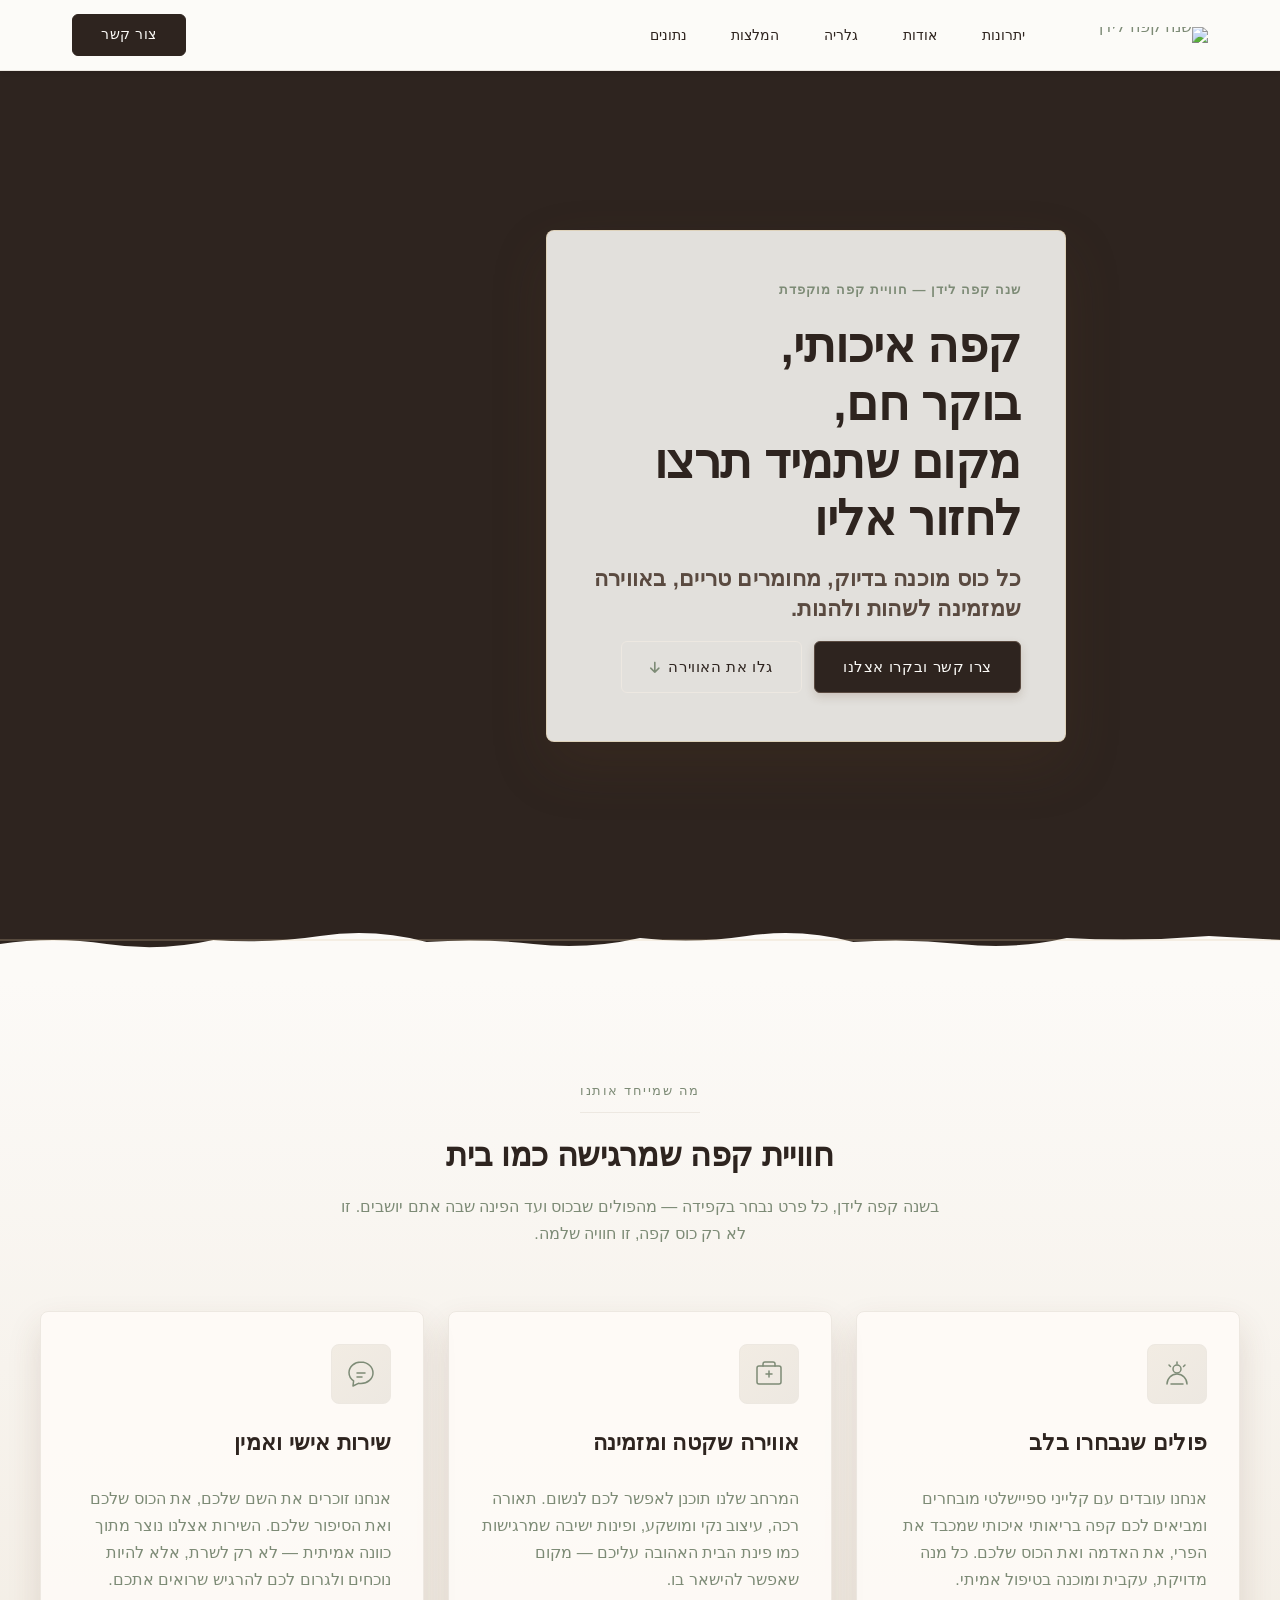
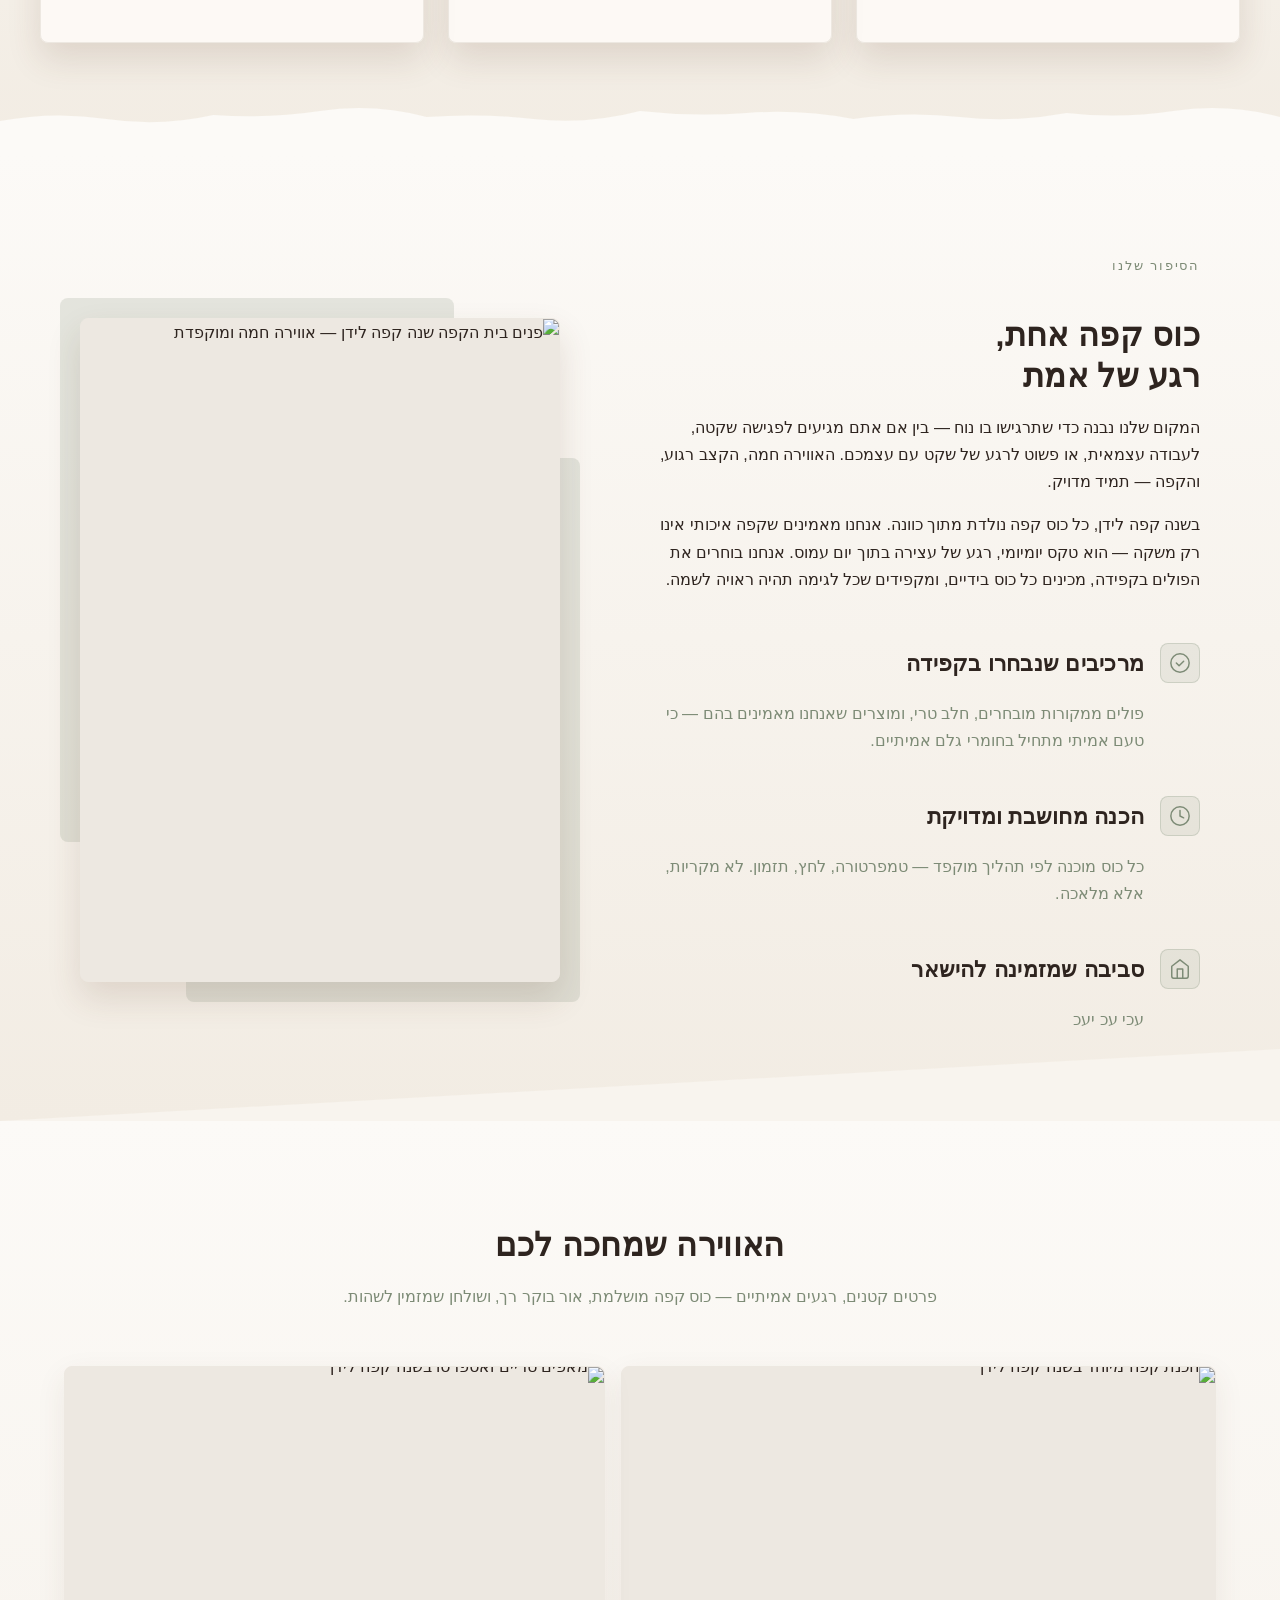
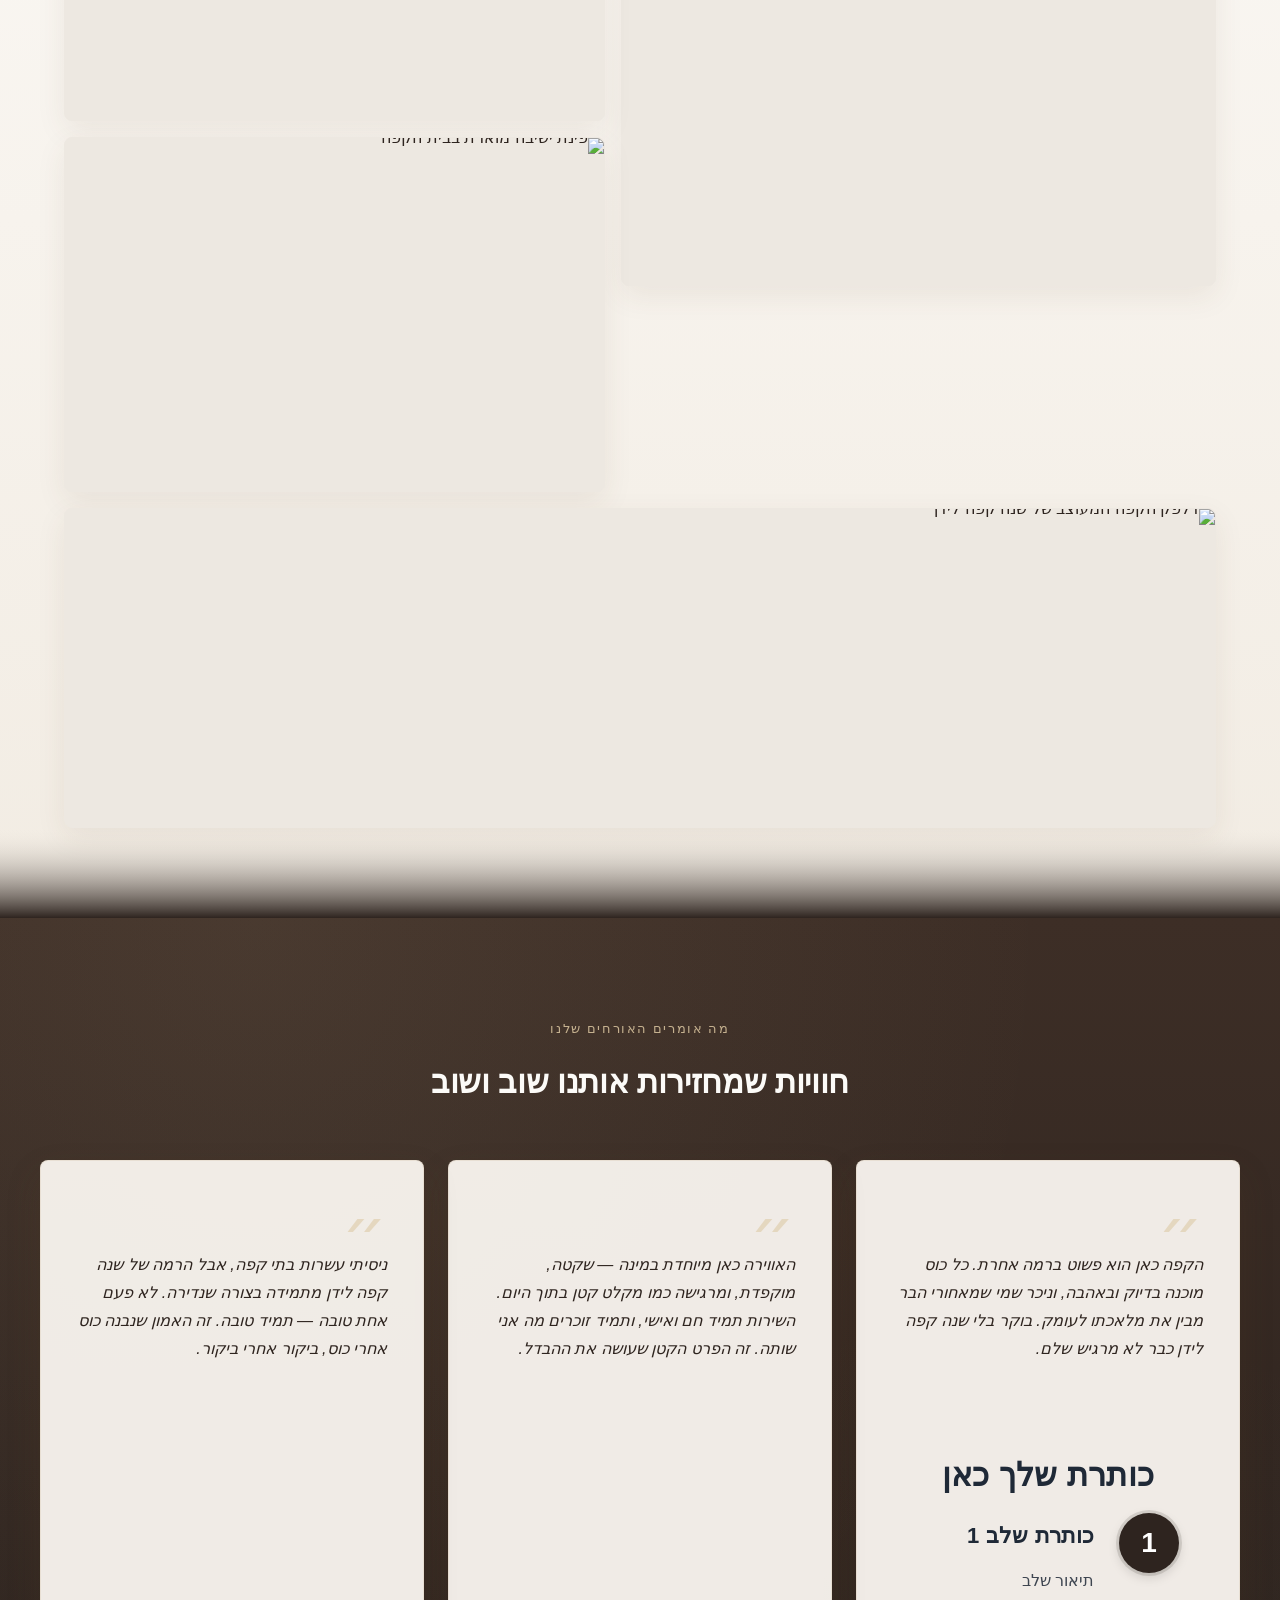
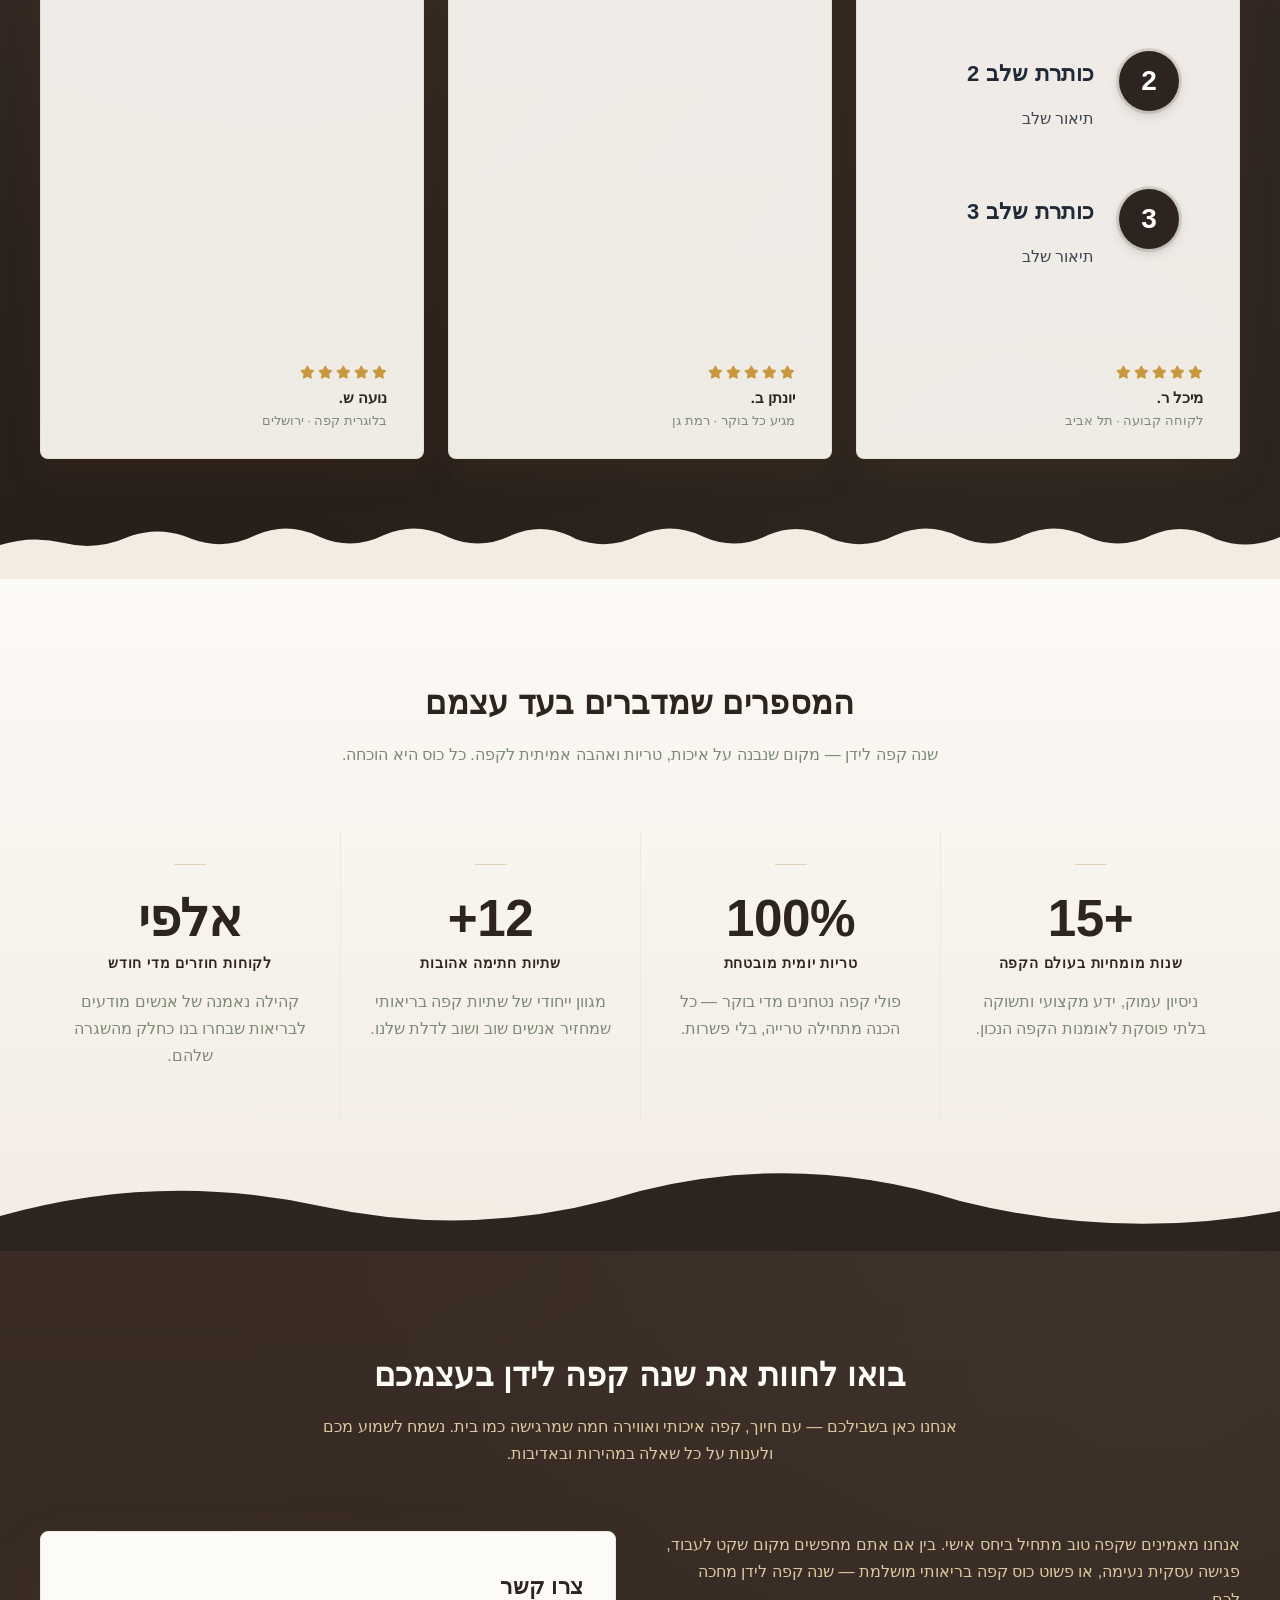
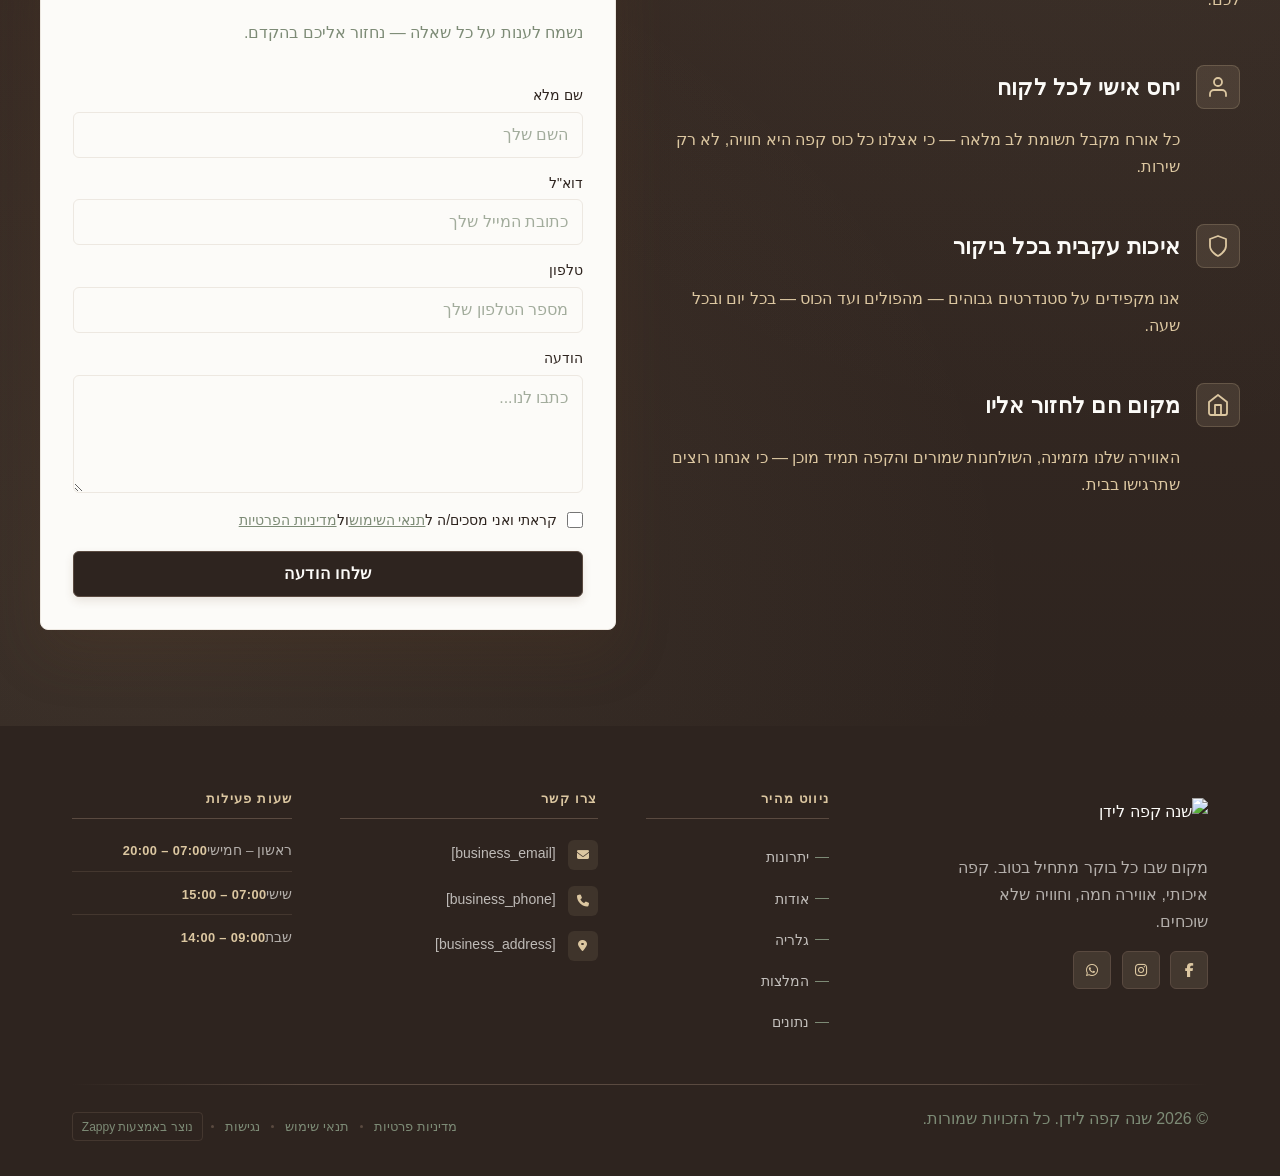
==== commit 07bcfbfd: "Incremental sync: 1 page(s) — move_element" ====
--- a/public/index.html
+++ b/public/index.html
@@ -1 +1 @@
-<!doctype html><html dir="rtl" lang="he"><head><meta charset="UTF-8"><meta content="width=device-width,initial-scale=1" name="viewport"><meta content="index, follow" name="robots"><title>שנה קפה לידן — שנה קפה לידן</title><meta content="תבנה לי אתר" name="description"><meta content="שנה קפה לידן, קפה בריאותי לבעלי עסקים, קפה איכותי לאנשים מודעים לבריאות, קפה בריאותי" name="keywords"><link href="/assets/favicon.ico" rel="icon" type="image/x-icon"><link href="/assets/favicon-16x16.png" rel="icon" type="image/png" sizes="16x16"><link href="/assets/favicon-32x32.png" rel="icon" type="image/png" sizes="32x32"><link href="/assets/favicon-48x48.png" rel="icon" type="image/png" sizes="48x48"><link href="/assets/favicon-192x192.png" rel="icon" type="image/png" sizes="192x192"><link href="/assets/favicon-512x512.png" rel="icon" type="image/png" sizes="512x512"><link href="/assets/apple-touch-icon.png" rel="apple-touch-icon"><script>!function(){"use strict";var t="e69be9af-2375-4888-ae59-c802af20a524",e="https://api.zappy5.com/api/analytics/track",a=18e5,n=2592e6,o=!0,i=!0,r=!0;var s=function(){var e="zappy_visitor_"+t,a=null;try{if(a=localStorage.getItem(e)){var o=JSON.parse(a),i=Date.now();if(i-o.created<n)return o.lastSeen=i,localStorage.setItem(e,JSON.stringify(o)),o.id}}catch(t){console.warn("Zappy Analytics: LocalStorage not available")}var r="zv_"+Date.now()+"_"+Math.random().toString(36).substr(2,9);try{localStorage.setItem(e,JSON.stringify({id:r,created:Date.now(),lastSeen:Date.now()}))}catch(t){}return r}(),c=function(){var e="zappy_session_"+t,n=null;try{if(n=sessionStorage.getItem(e)){var o=JSON.parse(n),i=Date.now();if(i-o.timestamp<a)return o.timestamp=i,sessionStorage.setItem(e,JSON.stringify(o)),o.id}}catch(t){console.warn("Zappy Analytics: SessionStorage not available")}var r="zs_"+Date.now()+"_"+Math.random().toString(36).substr(2,9);try{sessionStorage.setItem(e,JSON.stringify({id:r,timestamp:Date.now()}))}catch(t){}return r}();function l(a,n){n=n||{};var o={website_id:t,event_type:a,page_path:window.location.pathname,referrer:document.referrer||"direct",visitor_id:s,session_id:c,metadata:n};if(navigator.sendBeacon){var i=new Blob([JSON.stringify(o)],{type:"application/json"});navigator.sendBeacon(e,i)}else fetch(e,{method:"POST",headers:{"Content-Type":"application/json"},body:JSON.stringify(o),keepalive:!0}).catch(function(t){console.warn("Zappy Analytics: Failed to track event",t)})}o&&l("pageview",{title:document.title,url:window.location.href}),i&&document.addEventListener("click",function(t){var e=t.target;if("BUTTON"===e.tagName||e.closest("button")){var a="BUTTON"===e.tagName?e:e.closest("button");l("click",{element:"button",text:a.textContent.trim().substring(0,100),id:a.id||null,class:a.className||null})}else if("A"===e.tagName||e.closest("a")){var n="A"===e.tagName?e:e.closest("a");l("navigation",{element:"link",text:n.textContent.trim().substring(0,100),href:n.href,external:n.hostname!==window.location.hostname})}},!0),r&&document.addEventListener("submit",function(t){var e=t.target;l("form_submit",{form_id:e.id||null,form_name:e.name||null,form_action:e.action||null,form_method:e.method||"GET"})},!0);var m=Date.now();window.addEventListener("beforeunload",function(){l("page_unload",{time_on_page:Math.floor((Date.now()-m)/1e3),page_path:window.location.pathname})}),window.zappyAnalytics={track:l,getVisitorId:function(){return s},getSessionId:function(){return c}}}()</script><meta content="שנה קפה לידן — שנה קפה לידן" property="og:title"><meta content="תבנה לי אתר" property="og:description"><meta content="summary_large_image" name="twitter:card"><meta content="שנה קפה לידן — שנה קפה לידן" name="twitter:title"><meta content="תבנה לי אתר" name="twitter:description"><meta content="website" property="og:type"><meta content="he_IL" property="og:locale"><link href="https://cdnjs.cloudflare.com/ajax/libs/font-awesome/6.4.0/css/all.min.css" rel="stylesheet"><link href="/assets/favicon.ico" rel="icon" type="image/x-icon"><link href="/assets/favicon-16x16.png" rel="icon" type="image/png" sizes="16x16"><link href="/assets/favicon-32x32.png" rel="icon" type="image/png" sizes="32x32"><link href="/assets/favicon-48x48.png" rel="icon" type="image/png" sizes="48x48"><link href="/assets/favicon-192x192.png" rel="icon" type="image/png" sizes="192x192"><link href="/assets/favicon-512x512.png" rel="icon" type="image/png" sizes="512x512"><link href="/assets/apple-touch-icon.png" rel="apple-touch-icon"><link href="https://cdn.jsdelivr.net/npm/vanilla-cookieconsent@3/dist/cookieconsent.css" rel="stylesheet"><script src="https://cdn.jsdelivr.net/npm/vanilla-cookieconsent@3/dist/cookieconsent.umd.js"></script><script src="https://cdn.jsdelivr.net/gh/mickidum/acc_toolbar/acctoolbar/acctoolbar.min.js"></script><link href="/styles.css" rel="stylesheet"><style id="zappy-dropdown-submenu-styles">#navMenu li:has(.sub-menu),.nav-menu li:has(.sub-menu),.navbar li:has(.sub-menu),nav li:has(.sub-menu){position:relative}#navMenu .sub-menu,.nav-menu .sub-menu,.navbar .sub-menu,nav .sub-menu{display:block!important;position:absolute!important;top:100%;left:0;min-width:220px;background:#fff;border-radius:8px;box-shadow:0 8px 25px rgba(0,0,0,.15);padding:8px 0;opacity:0;visibility:hidden;transform:translateY(10px);transition:all .3s ease;z-index:1000;list-style:none;pointer-events:none}#navMenu li:hover>.sub-menu,.nav-menu li:hover>.sub-menu,.navbar li:hover>.sub-menu,nav li:hover>.sub-menu{opacity:1!important;visibility:visible!important;transform:translateY(0)!important;pointer-events:auto!important}.sub-menu li{list-style:none;margin:0;padding:0}.sub-menu a{display:block!important;padding:10px 16px!important;color:var(--text-dark,#333)!important;font-weight:500;text-decoration:none;white-space:nowrap;transition:background-color .2s}.sub-menu .zappy-nav-child>a{padding-left:28px!important;font-size:.9em!important;opacity:.85!important}[dir=rtl] .sub-menu .zappy-nav-child>a,html[lang=ar] .sub-menu .zappy-nav-child>a,html[lang=he] .sub-menu .zappy-nav-child>a{padding-left:10px!important;padding-right:28px!important}.sub-menu .zappy-nav-parent>a{font-weight:600!important}.sub-menu a:hover{background-color:#f5f5f5}[dir=rtl] .nav-menu .sub-menu,[dir=rtl] .navbar .sub-menu,[dir=rtl] nav .sub-menu,html[lang=ar] .nav-menu .sub-menu,html[lang=ar] .navbar .sub-menu,html[lang=ar] nav .sub-menu,html[lang=he] .nav-menu .sub-menu,html[lang=he] .navbar .sub-menu,html[lang=he] nav .sub-menu{left:auto!important;right:0!important}.sub-menu:empty,.sub-menu:not(:has(li)):not(:has(> a)),.sub-menu:not(:has(li:not(.zappy-hidden-menu-item))):not(:has(> a)){display:none!important;opacity:0!important;visibility:hidden!important;pointer-events:none!important}li:has(.menu-group-title):hover>.sub-menu{opacity:1!important;visibility:visible!important;transform:translateY(0)!important;pointer-events:auto!important}#navMenu>li>.menu-group-title,.nav-menu>li>.menu-group-title{display:inline-block;padding:.5rem 1rem;cursor:default;user-select:none}@media (max-width:768px){#navMenu .sub-menu,.nav-menu .sub-menu,.navbar .sub-menu,nav .sub-menu{position:static!important;transform:none!important;box-shadow:none!important;background:0 0!important;max-height:0;overflow:hidden;opacity:0;visibility:hidden;transition:max-height .3s ease,opacity .3s ease;padding:0!important;border-radius:0!important}#navMenu .sub-menu.mobile-expanded,.nav-menu .sub-menu.mobile-expanded,.navbar .sub-menu.mobile-expanded{max-height:none!important;overflow-y:visible!important;opacity:1!important;visibility:visible!important;padding:8px 0 8px 16px!important}[dir=rtl] .sub-menu.mobile-expanded,html[lang=he] .sub-menu.mobile-expanded{padding:8px 16px 8px 0!important}#navMenu li:hover>.sub-menu,.nav-menu li:hover>.sub-menu,.navbar li:hover>.sub-menu,nav li:hover>.sub-menu{opacity:0;visibility:hidden;pointer-events:none}#navMenu li>.sub-menu.mobile-expanded,.nav-menu li>.sub-menu.mobile-expanded,.navbar li>.sub-menu.mobile-expanded,nav li>.sub-menu.mobile-expanded{opacity:1!important;visibility:visible!important;pointer-events:auto!important}#navMenu li:has(.sub-menu),.nav-menu li:has(.sub-menu),.navbar li:has(.sub-menu),nav li:has(.sub-menu){display:flex!important;flex-wrap:wrap!important;align-items:center!important;position:relative!important;min-height:44px!important}#navMenu li:has(.sub-menu)>a,.nav-menu li:has(.sub-menu)>a,.navbar li:has(.sub-menu)>a,nav li:has(.sub-menu)>a{flex:1!important;min-width:0!important}#navMenu li:has(.sub-menu)>.menu-group-title,.nav-menu li:has(.sub-menu)>.menu-group-title,.navbar li:has(.sub-menu)>.menu-group-title,nav li:has(.sub-menu)>.menu-group-title{flex:1!important;min-width:0!important;padding:0!important;line-height:inherit!important}#navMenu li:has(.sub-menu)>.sub-menu,.nav-menu li:has(.sub-menu)>.sub-menu,.navbar li:has(.sub-menu)>.sub-menu,nav li:has(.sub-menu)>.sub-menu{flex-basis:100%!important;width:100%!important}#navMenu li:has(.sub-menu)>a [class*=arrow],#navMenu li:has(.sub-menu)>a [class*=chevron],.nav-menu li:has(.sub-menu)>a .fa-angle-down,.nav-menu li:has(.sub-menu)>a .fa-chevron-down,.nav-menu li:has(.sub-menu)>a [class*=arrow],.nav-menu li:has(.sub-menu)>a [class*=chevron],nav li:has(.sub-menu)>a [class*=arrow],nav li:has(.sub-menu)>a [class*=chevron]{display:none!important;visibility:hidden!important}.mobile-submenu-toggle{display:flex!important;align-items:center!important;justify-content:center!important;width:44px!important;height:auto!important;background:0 0!important;border:none!important;cursor:pointer!important;color:var(--text-dark)!important;position:static!important;flex-shrink:0!important;align-self:stretch!important;z-index:2!important;padding:0!important;margin:0!important}.mobile-submenu-toggle::after{content:''!important;width:0!important;height:0!important;border-left:6px solid transparent!important;border-right:6px solid transparent!important;border-top:7px solid currentColor!important;transition:transform .3s ease!important}.mobile-submenu-toggle.expanded::after{transform:rotate(180deg)!important}.sub-menu a{padding:10px 0!important;display:block!important;color:var(--text-dark)!important;white-space:normal!important}.sub-menu .zappy-nav-child>a{padding-left:28px!important;font-size:.9em!important;opacity:.85!important}[dir=rtl] .sub-menu .zappy-nav-child>a,html[lang=ar] .sub-menu .zappy-nav-child>a,html[lang=he] .sub-menu .zappy-nav-child>a{padding-left:0!important;padding-right:28px!important}.sub-menu .zappy-nav-parent>a{font-weight:600!important}#navMenu.active,.nav-menu.active{max-width:100vw!important;overflow-x:hidden!important;box-sizing:border-box!important}.navbar .sub-menu li a,.zappy-products-dropdown .sub-menu a,nav.navbar .sub-menu li a{color:var(--text-dark)!important}}@media (min-width:769px){.mobile-submenu-toggle{display:none!important}}</style><style id="mobile-lang-menu-deployed-css">@media (max-width:768px){.lang-switcher,.nav-container .lang-switcher,.nav-cta-container .lang-switcher,.nav-ecommerce-icons .lang-switcher,.nav-icons-left .lang-switcher,.navbar .lang-switcher,.navbar .nav-cta-container .lang-switcher{display:none!important}.mobile-lang-menu{width:100%;border-top:1px solid rgba(128,128,128,.2);padding:8px 0 0 0;margin-top:8px}.mobile-lang-toggle{display:flex!important;align-items:center;justify-content:space-between;width:100%;padding:12px 16px;background:0 0;border:none;cursor:pointer;font-size:15px;color:inherit;font-family:inherit}.mobile-lang-toggle::after{content:'';display:inline-block;width:8px;height:8px;border-right:2px solid currentColor;border-bottom:2px solid currentColor;transform:rotate(45deg);transition:transform .3s ease;margin-left:8px}.mobile-lang-toggle.expanded::after{transform:rotate(-135deg)}.mobile-lang-options{max-height:0;overflow:hidden;transition:max-height .3s ease}.mobile-lang-options.expanded{max-height:300px}.mobile-lang-option{display:flex!important;align-items:center;gap:10px;padding:10px 24px;text-decoration:none;color:inherit;font-size:14px;font-family:inherit}.mobile-lang-option:hover{background:rgba(128,128,128,.1)}.mobile-lang-option.active{font-weight:600;opacity:.7;pointer-events:none}.mobile-lang-option img{width:20px;height:20px;border-radius:50%}}@media (min-width:769px){.mobile-lang-menu{display:none!important}}</style><style id="zappy-widget-visibility">#mic-access-tool-box,#mic-access-tool-general-button,#mic-init-access-tool #mic-access-tool-box,#mic-init-access-tool #mic-access-tool-general-button,#mic-init-access-tool .mic-access-tool-general-button,._access-icon,._access-menu,.mic-access-tool-box,.mic-access-tool-general-button,div[id*=mic-access-tool-box]{display:none!important;visibility:hidden!important;opacity:0!important;pointer-events:none!important}</style></head><body><nav class="navbar" dir="rtl"><button class="mobile-toggle" aria-label="Menu" id="mobileToggle"><svg viewBox="0 0 24 24" fill="none" height="24" width="24" class="hamburger-icon"><path d="M3 12h18M3 6h18M3 18h18" stroke="currentColor" stroke-linecap="round" stroke-width="2"></path></svg><svg viewBox="0 0 24 24" fill="none" height="24" width="24" class="close-icon" style="display:none"><path d="M18 6L6 18M6 6l12 12" stroke="currentColor" stroke-linecap="round" stroke-width="2"></path></svg></button><button class="phone-header-btn" aria-label="Call" data-phone="[business_phone]"><svg viewBox="0 0 24 24" fill="currentColor" height="20" width="20"><path d="M22 16.92v3a2 2 0 0 1-2.18 2 19.79 19.79 0 0 1-8.63-3.07 19.5 19.5 0 0 1-6-6 19.79 19.79 0 0 1-3.07-8.67A2 2 0 0 1 4.11 2h3a2 2 0 0 1 2 1.72 12.84 12.84 0 0 0 .7 2.81 2 2 0 0 1-.45 2.11L8.09 9.91a16 16 0 0 0 6 6l1.27-1.27a2 2 0 0 1 2.11-.45 12.84 12.84 0 0 0 2.81.7A2 2 0 0 1 22 16.92z"></path></svg></button><div class="nav-container"><div class="nav-right-group"><div class="nav-brand"><a href="/" class="logo-link"><img alt="שנה קפה לידן" src="/assets/business-logo.webp" class="logo"></a></div><ul class="nav-menu" id="navMenu"><li><a href="#features">יתרונות</a></li><li><a href="#about">אודות</a></li><li><a href="#gallery">גלריה</a></li><li><a href="#testimonials">המלצות</a></li><li><a href="#stats">נתונים</a></li></ul></div><div class="nav-cta-container"><a href="#cta" class="nav-cta-btn">צור קשר</a></div></div></nav><script>window.addEventListener("load",function(){const e=document.querySelector(".navbar, nav, header");if(!e)return void console.log("[Navbar] Navbar element not found");let t=document.getElementById("mobileToggle")||document.querySelector(".mobile-toggle")||document.querySelector(".hamburger")||document.querySelector(".hamburger-menu")||document.querySelector(".menu-toggle")||document.querySelector(".burger-menu")||document.querySelector('[aria-label="Menu"]')||document.querySelector('[aria-label="תפריט"]');const o=document.querySelector(".phone-header-btn"),n=window.getComputedStyle(e);let r=n.backgroundColor;if(console.log("[Navbar] Initial navbar background:",r),"transparent"===r||"rgba(0, 0, 0, 0)"===r||r.startsWith("rgba")&&r.includes(", 0)")){const e=n.backgroundImage;if(e&&"none"!==e)console.log("[Navbar] Navbar has background image/gradient, using dark text"),r="rgb(240, 240, 240)";else{const e=window.getComputedStyle(document.body).backgroundColor;console.log("[Navbar] Navbar transparent, using body background:",e),r=e}}const i=r.match(/\d+/g);if(i&&i.length>=3){const e=(.299*parseInt(i[0])+.587*parseInt(i[1])+.114*parseInt(i[2]))/255;console.log("[Navbar] Mobile button colors preserved from Claude CSS (luminance:",e.toFixed(2)+")");const n=document.createElement("style");n.id="zappy-mobile-nav-fix";document.documentElement.lang;document.documentElement.dir,n.textContent='\n        /* Hide mobile buttons on desktop, show only on mobile */\n        @media (min-width: 769px) {\n          .mobile-toggle,\n          .phone-header-btn {\n            display: none !important;\n          }\n        }\n        \n        /* Show and position mobile buttons correctly on mobile */\n        @media (max-width: 768px) {\n          .mobile-toggle,\n          .phone-header-btn {\n            position: absolute !important;\n            top: 50% !important;\n            transform: translateY(-50%) !important;\n            z-index: 1001 !important;\n            display: flex !important;\n            align-items: center !important;\n            justify-content: center !important;\n            width: 36px !important;\n            height: 36px !important;\n            border-radius: 50% !important;\n            border: none !important;\n            cursor: pointer !important;\n            padding: 6px !important;\n            background: none !important;\n            color: var(--nav-text, var(--text-dark)) !important;\n          }\n          \n          /* LTR positioning (default): hamburger LEFT, phone RIGHT */\n          html:not([dir="rtl"]):not([lang="he"]):not([lang="ar"]) .mobile-toggle,\n          html[dir="ltr"] .mobile-toggle {\n            left: 12px !important;\n            right: auto !important;\n          }\n          html:not([dir="rtl"]):not([lang="he"]):not([lang="ar"]) .phone-header-btn,\n          html[dir="ltr"] .phone-header-btn {\n            right: 12px !important;\n            left: auto !important;\n          }\n          \n          /* RTL positioning: hamburger RIGHT, phone LEFT */\n          html[dir="rtl"] .mobile-toggle,\n          html[lang="he"] .mobile-toggle,\n          html[lang="ar"] .mobile-toggle {\n            right: 12px !important;\n            left: auto !important;\n          }\n          html[dir="rtl"] .phone-header-btn,\n          html[lang="he"] .phone-header-btn,\n          html[lang="ar"] .phone-header-btn {\n            left: 12px !important;\n            right: auto !important;\n          }\n          \n          /* CRITICAL: Ensure nav-container has min-height on mobile */\n          /* All children are positioned absolutely/fixed on mobile, so height:auto collapses to 0 */\n          .nav-container {\n            min-height: 70px !important;\n            position: relative !important;\n          }\n          \n          /* Ensure SVG icons are properly sized and inherit color */\n          .mobile-toggle svg,\n          .phone-header-btn svg {\n            width: 24px !important;\n            height: 24px !important;\n            /* Don\'t force display - let JavaScript control hamburger/close toggle */\n          }\n          \n          /* Reset nav-cta-container on mobile - remove desktop box-shadow/padding */\n          /* that creates a visible ghost box when CTA button is hidden */\n          .nav-cta-container {\n            box-shadow: none !important;\n            padding: 0 !important;\n          }\n          \n          /* Hide nav-cta-container entirely on mobile when there\'s no lang-switcher */\n          /* (only the CTA button is inside, and it\'s hidden on mobile) */\n          .nav-cta-container:not(:has(.lang-switcher)) {\n            display: none !important;\n          }\n          \n          /* CRITICAL: Prevent hero image fade gradient from bleeding over headline text */\n          /* The .image-fade-gradient has bottom: -30px (extends below parent) */\n          /* On mobile stacked layout, this overlaps the h1 text below the image */\n          .hero-image-column {\n            overflow: hidden !important;\n          }\n          .image-fade-gradient {\n            bottom: 0 !important;\n          }\n          \n          /* Hide desktop language switcher on mobile - hamburger menu handles it */\n          /* High specificity to override stored CSS */\n          .lang-switcher,\n          .nav-cta-container .lang-switcher,\n          .nav-container .lang-switcher,\n          .navbar .lang-switcher,\n          .navbar .nav-cta-container .lang-switcher {\n            display: none !important;\n          }\n        }\n      ';const r=document.getElementById("zappy-mobile-nav-fix");r&&r.remove(),document.head.appendChild(n),console.log("[Navbar] Critical CSS injected for mobile nav positioning");const l=window.innerWidth<=768;if(t){const e=t.querySelector(".hamburger-icon"),o=t.querySelector(".close-icon");e&&(e.style.setProperty("width","24px","important"),e.style.setProperty("height","24px","important"),e.style.setProperty("display","block","important")),o&&(o.style.setProperty("width","24px","important"),o.style.setProperty("height","24px","important"),o.style.setProperty("display","none","important")),l?(t.style.setProperty("position","absolute","important"),t.style.setProperty("top","50%","important"),t.style.setProperty("transform","translateY(-50%)","important"),t.style.setProperty("z-index","1001","important"),t.style.removeProperty("left"),t.style.removeProperty("right"),console.log("[Navbar] Mobile toggle positioning applied (mobile viewport)")):(t.style.removeProperty("position"),t.style.removeProperty("top"),t.style.removeProperty("transform"),t.style.removeProperty("z-index"),t.style.removeProperty("left"),t.style.removeProperty("right"),console.log("[Navbar] Desktop viewport - cleared mobile toggle inline positioning"))}if(o){const e=o.querySelector("svg");e&&(e.style.width="24px",e.style.height="24px",e.setAttribute("width","24"),e.setAttribute("height","24")),l?(o.style.setProperty("position","absolute","important"),o.style.setProperty("top","50%","important"),o.style.setProperty("transform","translateY(-50%)","important"),o.style.setProperty("z-index","1001","important"),o.style.removeProperty("left"),o.style.removeProperty("right"),console.log("[Navbar] Phone button positioning applied (mobile viewport)")):(o.style.removeProperty("position"),o.style.removeProperty("top"),o.style.removeProperty("transform"),o.style.removeProperty("z-index"),o.style.removeProperty("left"),o.style.removeProperty("right"),console.log("[Navbar] Desktop viewport - cleared phone button inline positioning"))}}else console.log("[Navbar] Could not parse background color:",r);t=document.getElementById("mobileToggle")||document.querySelector(".mobile-toggle")||document.querySelector(".hamburger")||document.querySelector(".hamburger-menu")||document.querySelector(".menu-toggle")||document.querySelector(".burger-menu")||document.querySelector('[aria-label="Menu"]')||document.querySelector('[aria-label="תפריט"]');const l=document.getElementById("navMenu")||document.querySelector(".nav-menu")||document.querySelector(".nav-links")||document.querySelector("nav ul:not(.submenu)");if(!t||!l)return void console.log("[Navbar] Mobile toggle or menu not found:",{toggle:!!t,menu:!!l});l.id||(l.id="navMenu"),console.log("[Navbar] Initializing mobile menu...");const a=t.cloneNode(!0);t.parentNode.replaceChild(a,t),a.addEventListener("click",function(e){e.preventDefault(),e.stopPropagation();const t=this.querySelector(".hamburger-icon"),o=this.querySelector(".close-icon");l.classList.contains("active")?(l.classList.remove("active"),t&&t.style.setProperty("display","block","important"),o&&o.style.setProperty("display","none","important"),document.body.style.overflow="",console.log("[Navbar] Menu closed")):(l.classList.add("active"),t&&t.style.setProperty("display","none","important"),o&&o.style.setProperty("display","block","important"),document.body.style.overflow="hidden",console.log("[Navbar] Menu opened"))}),l.querySelectorAll("a").forEach(function(e){e.addEventListener("click",function(){if("#"===this.getAttribute("href"))return;const e=a.querySelector(".hamburger-icon"),t=a.querySelector(".close-icon");l.classList.remove("active"),e&&e.style.setProperty("display","block","important"),t&&t.style.setProperty("display","none","important"),document.body.style.overflow="",console.log("[Navbar] Menu closed (link clicked)")})});var s=l.querySelectorAll(".dropdown-toggle");s.forEach(function(e){e.addEventListener("click",function(e){e.preventDefault(),e.stopPropagation();var t=this.closest(".nav-dropdown");t&&(t.parentNode.querySelectorAll(".nav-dropdown.open").forEach(function(e){e!==t&&e.classList.remove("open")}),t.classList.toggle("open"),console.log("[Navbar] Dropdown toggled:",t.classList.contains("open")?"open":"closed"))})}),document.addEventListener("click",function(e){e.target.closest(".nav-dropdown")||document.querySelectorAll(".nav-dropdown.open").forEach(function(e){e.classList.remove("open")})}),console.log("[Navbar] Dropdown handlers initialized for "+s.length+" dropdowns"),o&&o.addEventListener("click",function(){const e=document.querySelectorAll('a[href^="tel:"]'),t=e.length>0?e[0].getAttribute("href").replace("tel:",""):"[business_phone]";window.location.href="tel:"+t,console.log("[Navbar] Phone button clicked")}),console.log("[Navbar] Mobile menu initialized successfully");const p=function(){const e=document.querySelector(".whatsapp-float");e&&(window.innerWidth>=769?(e.style.setProperty("display","none","important"),e.style.setProperty("visibility","hidden","important"),e.style.setProperty("opacity","0","important"),e.style.setProperty("pointer-events","none","important"),console.log("[WhatsApp] Button hidden on desktop")):(e.style.removeProperty("display"),e.style.removeProperty("visibility"),e.style.removeProperty("opacity"),e.style.removeProperty("pointer-events"),console.log("[WhatsApp] Button visible on mobile")))};let c;p(),window.addEventListener("resize",function(){clearTimeout(c),c=setTimeout(p,100)})})</script><main><section class="index-hero-section" data-layout-spec="בית-hero" dir="rtl" id="hero" data-hero-type="fullscreen-scrim" data-zappy-content-align="center-mid-right"><div class="index-hero-bg"><img alt="בוקר קפה מואר באור שמש בשנה קפה לידן" src="/assets/site-index-hero-image-1.webp" data-context="Sunlit Israeli café morning scene: a beautifully arranged wooden café table with a ceramic white cup of freshly brewed espresso, warm golden morning light streaming through large windows, soft bokeh background with wooden shelves, green plants, and warm neutral tones. Bright, airy, inviting atmosphere with visible wood textures and gentle steam rising from the cup." data-placeholder="index-hero-image-1" height="900" width="1440" data-element-id="img-1776802966058-amujsqb1y" data-element-type="image" data-hero-background="true" data-hero-bg="true"></div><div class="index-hero-scrim" aria-hidden="true"></div><div class="index-hero-container" data-zappy-align-target="true"><div class="index-hero-card"><p class="zappy-editable"><span class="index-hero-eyebrow">שנה קפה לידן — חוויית קפה מוקפדת</span></p><h1 class="index-hero-title">קפה איכותי,<br>בוקר חם,<br>מקום שתמיד תרצו לחזור אליו</h1><h3 class="index-hero-subtitle">כל כוס מוכנה בדיוק, מחומרים טריים, באווירה שמזמינה לשהות ולהנות.</h3><div class="index-hero-actions"><a href="#contact" class="index-hero-btn-primary" data-element-id="btn-1776802966055-sxoow8o8d" data-element-type="button" data-native-element="true">צרו קשר ובקרו אצלנו</a><a href="#features" class="index-hero-btn-secondary" data-element-id="btn-1776802966055-x4vku2nki" data-element-type="button" data-native-element="true">גלו את האווירה<i class="fa-arrow-down fa-solid" aria-hidden="true"></i></a></div></div></div><div class="index-hero-divider-wrapper"><svg viewBox="0 0 1440 80" aria-hidden="true" xmlns="http://www.w3.org/2000/svg" data-no-icon-edit="true" preserveAspectRatio="none"><path d="M0,80 L0,44 Q60,36 120,44 T240,40 Q300,44 360,36 T480,42 Q540,38 600,44 T720,38 Q780,44 840,36 T960,42 Q1020,38 1080,44 T1200,38 Q1280,42 1360,36 L1440,40 L1440,80 Z" fill="#FCFAF7"></path><line opacity="0.5" stroke="#DCC7A1" stroke-width="1" x1="0" x2="1440" y1="40" y2="40"></line></svg></div></section><section class="index-features-section" data-layout-spec="בית-features" dir="rtl"><div class="index-features-container"><div class="index-features-intro"><span class="index-features-eyebrow">מה שמייחד אותנו</span><h2 class="index-features-title">חוויית קפה שמרגישה כמו בית</h2><p class="index-features-subtitle">בשנה קפה לידן, כל פרט נבחר בקפידה — מהפולים שבכוס ועד הפינה שבה אתם יושבים. זו לא רק כוס קפה, זו חוויה שלמה.</p></div><div class="index-features-grid"><article class="index-feature-card"><div class="index-feature-icon-wrap"><svg viewBox="0 0 36 36" aria-hidden="true" data-element-type="icon" data-icon-type="svg" fill="none" height="36" stroke="currentColor" stroke-linecap="round" stroke-linejoin="round" stroke-width="1.5" width="36" xmlns="http://www.w3.org/2000/svg"><path d="M8 28c0-5.523 4.477-10 10-10s10 4.477 10 10"></path><circle cx="18" cy="13" r="4"></circle><path d="M12 28h12"></path><path d="M18 8V6"></path><path d="M24.5 10.5l1.5-1.5"></path><path d="M11.5 10.5L10 9"></path></svg></div><div class="index-feature-content"><h3 class="index-feature-title">פולים שנבחרו בלב</h3><p class="index-feature-text">אנחנו עובדים עם קלייני ספיישלטי מובחרים ומביאים לכם קפה בריאותי איכותי שמכבד את הפרי, את האדמה ואת הכוס שלכם. כל מנה מדויקת, עקבית ומוכנה בטיפול אמיתי.</p></div></article><article class="index-feature-card"><div class="index-feature-icon-wrap"><svg viewBox="0 0 36 36" aria-hidden="true" data-element-type="icon" data-icon-type="svg" fill="none" height="36" stroke="currentColor" stroke-linecap="round" stroke-linejoin="round" stroke-width="1.5" width="36" xmlns="http://www.w3.org/2000/svg"><rect height="18" width="24" rx="2" x="6" y="10"></rect><path d="M12 10V8a2 2 0 0 1 2-2h8a2 2 0 0 1 2 2v2"></path><path d="M18 15v6"></path><path d="M15 18h6"></path></svg></div><div class="index-feature-content"><h3 class="index-feature-title">אווירה שקטה ומזמינה</h3><p class="index-feature-text">המרחב שלנו תוכנן לאפשר לכם לנשום. תאורה רכה, עיצוב נקי ומושקע, ופינות ישיבה שמרגישות כמו פינת הבית האהובה עליכם — מקום שאפשר להישאר בו.</p></div></article><article class="index-feature-card"><div class="index-feature-icon-wrap"><svg viewBox="0 0 36 36" aria-hidden="true" data-element-type="icon" data-icon-type="svg" fill="none" height="36" stroke="currentColor" stroke-linecap="round" stroke-linejoin="round" stroke-width="1.5" width="36" xmlns="http://www.w3.org/2000/svg"><path d="M18 6c-6.627 0-12 4.701-12 10.5 0 3.395 1.796 6.408 4.6 8.4L10 30l5.4-2.7A13.6 13.6 0 0 0 18 27.5c6.627 0 12-4.701 12-10.5S24.627 6 18 6z"></path><path d="M14 17h8"></path><path d="M14 21h5"></path></svg></div><div class="index-feature-content"><h3 class="index-feature-title">שירות אישי ואמין</h3><p class="index-feature-text">אנחנו זוכרים את השם שלכם, את הכוס שלכם ואת הסיפור שלכם. השירות אצלנו נוצר מתוך כוונה אמיתית — לא רק לשרת, אלא להיות נוכחים ולגרום לכם להרגיש שרואים אתכם.</p></div></article></div></div><div class="index-features-divider-wrapper"><svg viewBox="0 0 1440 72" aria-hidden="true" xmlns="http://www.w3.org/2000/svg" data-no-icon-edit="true" preserveAspectRatio="none"><path d="M0,72 L0,38 Q60,28 120,36 T240,32 Q300,36 360,28 T480,34 Q540,30 600,36 T720,28 Q780,34 840,30 T960,36 Q1020,28 1080,34 T1200,30 Q1260,36 1320,28 T1440,34 L1440,72 Z" fill="#FCFAF7"></path><filter id="torn-shadow"><feDropShadow dx="0" dy="-2" flood-color="rgba(89,59,35,0.07)" stdDeviation="3"></feDropShadow></filter></svg></div></section><section class="index-about-section" data-layout-spec="בית-about" dir="rtl" id="about"><div class="index-about-container"><div class="index-about-grid"><div class="index-about-content"><p class="zappy-editable"><span class="index-about-eyebrow">הסיפור שלנו</span></p><h2 class="index-about-heading">כוס קפה אחת,<br>רגע של אמת</h2><p class="index-about-paragraph">בשנה קפה לידן, כל כוס קפה נולדת מתוך כוונה. אנחנו מאמינים שקפה איכותי אינו רק משקה — הוא טקס יומיומי, רגע של עצירה בתוך יום עמוס. אנחנו בוחרים את הפולים בקפידה, מכינים כל כוס בידיים, ומקפידים שכל לגימה תהיה ראויה לשמה.</p><p class="index-about-paragraph">המקום שלנו נבנה כדי שתרגישו בו נוח — בין אם אתם מגיעים לפגישה שקטה, לעבודה עצמאית, או פשוט לרגע של שקט עם עצמכם. האווירה חמה, הקצב רגוע, והקפה — תמיד מדויק.</p><ul class="index-about-values"><li class="index-about-value-item zappy-grid-item-nested-grid" data-grid-item-index="0"><div class="index-about-value-icon"><svg viewBox="0 0 24 24" aria-hidden="true" data-element-type="icon" data-icon-type="svg" fill="none" height="22" stroke="currentColor" stroke-linecap="round" stroke-linejoin="round" stroke-width="1.6" width="22"><path d="M12 2C6.48 2 2 6.48 2 12s4.48 10 10 10 10-4.48 10-10S17.52 2 12 2z"></path><path d="M8 12l3 3 5-5"></path></svg></div><div class="index-about-value-text"><h3 class="index-about-value-title">מרכיבים שנבחרו בקפידה</h3><p>פולים ממקורות מובחרים, חלב טרי, ומוצרים שאנחנו מאמינים בהם — כי טעם אמיתי מתחיל בחומרי גלם אמיתיים.</p></div></li><li class="index-about-value-item zappy-grid-item-nested-grid" data-grid-item-index="1"><div class="index-about-value-icon"><svg viewBox="0 0 24 24" aria-hidden="true" data-element-type="icon" data-icon-type="svg" fill="none" height="22" stroke="currentColor" stroke-linecap="round" stroke-linejoin="round" stroke-width="1.6" width="22"><path d="M12 22c5.523 0 10-4.477 10-10S17.523 2 12 2 2 6.477 2 12s4.477 10 10 10z"></path><path d="M12 6v6l4 2"></path></svg></div><div class="index-about-value-text"><h3 class="index-about-value-title">הכנה מחושבת ומדויקת</h3><p>כל כוס מוכנה לפי תהליך מוקפד — טמפרטורה, לחץ, תזמון. לא מקריות, אלא מלאכה.</p></div></li><li class="index-about-value-item zappy-grid-item-nested-grid" data-grid-item-index="2"><div class="index-about-value-icon"><svg viewBox="0 0 24 24" aria-hidden="true" data-element-type="icon" data-icon-type="svg" fill="none" height="22" stroke="currentColor" stroke-linecap="round" stroke-linejoin="round" stroke-width="1.6" width="22"><path d="M3 9l9-7 9 7v11a2 2 0 01-2 2H5a2 2 0 01-2-2z"></path><polyline points="9 22 9 12 15 12 15 22"></polyline></svg></div><div class="index-about-value-text"><h3 class="index-about-value-title">סביבה שמזמינה להישאר</h3><p>עכי עכ יעכ</p></div></li></ul></div><div class="index-about-image-col"><div class="index-about-backplate index-about-backplate-top"></div><div class="index-about-image-frame"><img alt="פנים בית הקפה שנה קפה לידן — אווירה חמה ומוקפדת" src="/assets/site-index-about-image-1.webp" data-context="An authentic, editorial-style interior photo of a warm and refined Israeli café. Morning light streams through large windows onto a wooden counter. A barista carefully prepares espresso. The atmosphere is calm, intimate, and beautifully composed — warm tones, natural materials, a few coffee cups and plants visible. Feels like a real place, not a stock photo." data-placeholder="index-about-image-1" height="720" width="520" data-element-id="img-1776802591362-81ufzzvks" data-element-type="image" class="index-about-img"></div><div class="index-about-backplate index-about-backplate-bottom"></div></div></div></div><div class="index-about-divider-wrapper" aria-hidden="true"><svg viewBox="0 0 1440 72" aria-hidden="true" xmlns="http://www.w3.org/2000/svg" data-no-icon-edit="true" preserveAspectRatio="none"><polygon fill="#F8F4EE" points="0,72 1440,72 1440,0"></polygon></svg></div></section><section class="index-gallery-section" data-layout-spec="בית-gallery" dir="rtl" id="gallery"><div class="index-gallery-container"><div class="index-gallery-intro"><h2 class="index-gallery-heading">האווירה שמחכה לכם</h2><p class="index-gallery-subtext">פרטים קטנים, רגעים אמיתיים — כוס קפה מושלמת, אור בוקר רך, ושולחן שמזמין לשהות.</p></div><div class="index-gallery-grid"><div class="index-gallery-tile index-gallery-tile--large"><img alt="הכנת קפה מיוחד בשנה קפה לידן" src="/assets/site-index-gallery-image-1.webp" data-context="Vertical tall shot inside a bright Israeli café — a barista hand pouring latte art into a white ceramic cup, warm natural morning light streaming through large windows, wooden counter surface, soft bokeh background, editorial food photography style" data-placeholder="index-gallery-image-1" height="800" width="600"></div><div class="index-gallery-tile-stack"><div class="index-gallery-tile index-gallery-tile--small"><img alt="מאפים טריים ואספרסו בשנה קפה לידן" src="/assets/site-index-gallery-image-2.webp" data-context="Close-up top-down shot of a freshly baked croissant and a small cappuccino on a light stone café table, natural daylight, crumbs and golden flaky pastry texture, warm tones, minimal styling" data-placeholder="index-gallery-image-2" height="380" width="580"></div><div class="index-gallery-tile index-gallery-tile--small"><img alt="פינת ישיבה מוארת בבית הקפה" src="/assets/site-index-gallery-image-3.webp" data-context="Interior shot of a cozy café seating area — bright white and warm wood tones, potted plants on windowsill, morning sunlight casting soft shadows, empty chairs and tables inviting guests, calm editorial atmosphere" data-placeholder="index-gallery-image-3" height="380" width="580"></div></div><div class="index-gallery-tile index-gallery-tile--wide"><img alt="דלפק הקפה המעוצב של שנה קפה לידן" src="/assets/site-index-gallery-image-4.webp" data-context="Wide panoramic shot of a café counter with espresso machine, glass jars of coffee beans, neatly arranged pastries under a glass dome, warm ambient lighting, clean and elegant composition, Israeli specialty coffee bar feel" data-placeholder="index-gallery-image-4" height="480" width="1200"></div></div></div><div class="index-gallery-divider-wrapper"><svg viewBox="0 0 1200 90" aria-hidden="true" xmlns="http://www.w3.org/2000/svg" data-no-icon-edit="true" preserveAspectRatio="none"><defs><linearGradient id="galleryFade" x1="0" x2="0" y1="0" y2="1"><stop offset="0%" stop-color="#F2ECE3" stop-opacity="0"></stop><stop offset="100%" stop-color="#2E241F" stop-opacity="1"></stop></linearGradient></defs><rect height="90" width="1200" fill="url(#galleryFade)"></rect></svg></div></section><section class="index-testimonials-section" data-layout-spec="בית-testimonials" dir="rtl" id="testimonials"><div class="index-testimonials-container"><div class="index-testimonials-header"><span class="index-testimonials-eyebrow">מה אומרים האורחים שלנו</span><h2 class="index-testimonials-title">חוויות שמחזירות אותנו שוב ושוב</h2></div><div class="index-testimonials-grid"><article class="index-testimonials-card"><div class="index-testimonials-quote-mark" aria-hidden="true">״</div><blockquote class="index-testimonials-quote">הקפה כאן הוא פשוט ברמה אחרת. כל כוס מוכנה בדיוק ובאהבה, וניכר שמי שמאחורי הבר מבין את מלאכתו לעומק. בוקר בלי שנה קפה לידן כבר לא מרגיש שלם.</blockquote><section class="layout-section" id="layout-1776802662865" data-component-id="collection-numbered-list" data-zappy-component="true" style="width:100%;padding:60px 0;direction:rtl"><div class="container" style="max-width:1200px;margin:0 auto;padding:0 1.5rem"><h2 style="font-size:32px;font-weight:700;color:#1F2937;margin-bottom:50px;text-align:center;font-family:system-ui, -apple-system, sans-serif">כותרת שלך כאן</h2><div class="numbered-list-grid" style="display:grid;gap:40px;max-width:900px;margin:0 auto"><div style="display:flex;flex-direction:row;direction:rtl;gap:25px;align-items:start"><div style="flex-shrink:0;width:60px;height:60px;background:#2E241F;color:#FFFFFF !important;border-radius:50%;display:flex;align-items:center;justify-content:center;font-size:28px;font-weight:700;font-family:system-ui, -apple-system, sans-serif;box-shadow:0 4px 12px rgba(0,0,0,0.15), 0 0 0 3px #2E241F20;line-height:1">1</div><div style="flex:1;direction:rtl"><h3 style="font-size:24px;font-weight:600;color:#1F2937;margin-bottom:12px;font-family:system-ui, -apple-system, sans-serif">כותרת שלב 1</h3><p style="font-size:16px;line-height:1.7;color:#1F2937;opacity:0.85;font-family:system-ui, -apple-system, sans-serif">תיאור שלב</p></div></div><div style="display:flex;flex-direction:row;direction:rtl;gap:25px;align-items:start"><div style="flex-shrink:0;width:60px;height:60px;background:#2E241F;color:#FFFFFF !important;border-radius:50%;display:flex;align-items:center;justify-content:center;font-size:28px;font-weight:700;font-family:system-ui, -apple-system, sans-serif;box-shadow:0 4px 12px rgba(0,0,0,0.15), 0 0 0 3px #2E241F20;line-height:1">2</div><div style="flex:1;direction:rtl"><h3 style="font-size:24px;font-weight:600;color:#1F2937;margin-bottom:12px;font-family:system-ui, -apple-system, sans-serif">כותרת שלב 2</h3><p style="font-size:16px;line-height:1.7;color:#1F2937;opacity:0.85;font-family:system-ui, -apple-system, sans-serif">תיאור שלב</p></div></div><div style="display:flex;flex-direction:row;direction:rtl;gap:25px;align-items:start"><div style="flex-shrink:0;width:60px;height:60px;background:#2E241F;color:#FFFFFF !important;border-radius:50%;display:flex;align-items:center;justify-content:center;font-size:28px;font-weight:700;font-family:system-ui, -apple-system, sans-serif;box-shadow:0 4px 12px rgba(0,0,0,0.15), 0 0 0 3px #2E241F20;line-height:1">3</div><div style="flex:1;direction:rtl"><h3 style="font-size:24px;font-weight:600;color:#1F2937;margin-bottom:12px;font-family:system-ui, -apple-system, sans-serif">כותרת שלב 3</h3><p style="font-size:16px;line-height:1.7;color:#1F2937;opacity:0.85;font-family:system-ui, -apple-system, sans-serif">תיאור שלב</p></div></div></div></div></section><footer class="index-testimonials-footer"><div class="index-testimonials-stars" aria-label="חמישה כוכבים"><i class="fas fa-star"></i><i class="fas fa-star"></i><i class="fas fa-star"></i><i class="fas fa-star"></i><i class="fas fa-star"></i></div><div class="index-testimonials-author"><strong class="index-testimonials-name">מיכל ר.</strong><span class="index-testimonials-context">לקוחה קבועה · תל אביב</span></div></footer></article><article class="index-testimonials-card"><div class="index-testimonials-quote-mark" aria-hidden="true">״</div><blockquote class="index-testimonials-quote">האווירה כאן מיוחדת במינה — שקטה, מוקפדת, ומרגישה כמו מקלט קטן בתוך היום. השירות תמיד חם ואישי, ותמיד זוכרים מה אני שותה. זה הפרט הקטן שעושה את ההבדל.</blockquote><footer class="index-testimonials-footer"><div class="index-testimonials-stars" aria-label="חמישה כוכבים"><i class="fas fa-star"></i><i class="fas fa-star"></i><i class="fas fa-star"></i><i class="fas fa-star"></i><i class="fas fa-star"></i></div><div class="index-testimonials-author"><strong class="index-testimonials-name">יונתן ב.</strong><span class="index-testimonials-context">מגיע כל בוקר · רמת גן</span></div></footer></article><article class="index-testimonials-card"><div class="index-testimonials-quote-mark" aria-hidden="true">״</div><blockquote class="index-testimonials-quote">ניסיתי עשרות בתי קפה, אבל הרמה של שנה קפה לידן מתמידה בצורה שנדירה. לא פעם אחת טובה — תמיד טובה. זה האמון שנבנה כוס אחרי כוס, ביקור אחרי ביקור.</blockquote><footer class="index-testimonials-footer"><div class="index-testimonials-stars" aria-label="חמישה כוכבים"><i class="fas fa-star"></i><i class="fas fa-star"></i><i class="fas fa-star"></i><i class="fas fa-star"></i><i class="fas fa-star"></i></div><div class="index-testimonials-author"><strong class="index-testimonials-name">נועה ש.</strong><span class="index-testimonials-context">בלוגרית קפה · ירושלים</span></div></footer></article></div></div><div class="index-testimonials-divider-wrapper"><svg viewBox="0 0 1200 72" aria-hidden="true" xmlns="http://www.w3.org/2000/svg" data-no-icon-edit="true" preserveAspectRatio="none"><path d="M0,72 L0,38 Q30,28 60,36 Q90,44 120,30 Q150,18 180,32 Q210,44 240,28 Q270,14 300,30 Q330,44 360,28 Q390,14 420,30 Q450,44 480,28 Q510,14 540,32 Q570,44 600,28 Q630,14 660,30 Q690,44 720,28 Q750,14 780,32 Q810,44 840,28 Q870,14 900,30 Q930,44 960,28 Q990,14 1020,30 Q1050,44 1080,28 Q1110,14 1140,32 Q1170,44 1200,30 L1200,72 Z" fill="#F2ECE3"></path></svg></div></section><section class="index-stats-section" data-layout-spec="בית-stats" dir="rtl" id="stats"><div class="index-stats-container"><div class="index-stats-intro"><h2 class="index-stats-heading">המספרים שמדברים בעד עצמם</h2><p class="index-stats-subtext">שנה קפה לידן — מקום שנבנה על איכות, טריות ואהבה אמיתית לקפה. כל כוס היא הוכחה.</p></div><div class="index-stats-grid"><div class="index-stats-module"><div class="index-stats-divider-top"></div><span class="index-stats-metric">+15</span><span class="index-stats-label">שנות מומחיות בעולם הקפה</span><p class="index-stats-desc">ניסיון עמוק, ידע מקצועי ותשוקה בלתי פוסקת לאומנות הקפה הנכון.</p></div><div class="index-stats-module"><div class="index-stats-divider-top"></div><span class="index-stats-metric">100%</span><span class="index-stats-label">טריות יומית מובטחת</span><p class="index-stats-desc">פולי קפה נטחנים מדי בוקר — כל הכנה מתחילה טרייה, בלי פשרות.</p></div><div class="index-stats-module"><div class="index-stats-divider-top"></div><span class="index-stats-metric">12+</span><span class="index-stats-label">שתיות חתימה אהובות</span><p class="index-stats-desc">מגוון ייחודי של שתיות קפה בריאותי שמחזיר אנשים שוב ושוב לדלת שלנו.</p></div><div class="index-stats-module"><div class="index-stats-divider-top"></div><span class="index-stats-metric">אלפי</span><span class="index-stats-label">לקוחות חוזרים מדי חודש</span><p class="index-stats-desc">קהילה נאמנה של אנשים מודעים לבריאות שבחרו בנו כחלק מהשגרה שלהם.</p></div></div></div><div class="index-stats-divider-wrapper"><svg viewBox="0 0 1200 90" aria-hidden="true" xmlns="http://www.w3.org/2000/svg" data-no-icon-edit="true" preserveAspectRatio="none"><path d="M0,90 L0,55 Q150,10 300,45 Q450,80 600,30 Q750,-10 900,40 Q1050,80 1200,50 L1200,90 Z" fill="#2E241F"></path></svg></div></section><section class="index-cta-section" data-layout-spec="בית-cta" dir="rtl" id="cta"><div class="index-cta-inner"><div class="index-cta-header"><h2 class="index-cta-title">בואו לחוות את שנה קפה לידן בעצמכם</h2><p class="index-cta-subtitle">אנחנו כאן בשבילכם — עם חיוך, קפה איכותי ואווירה חמה שמרגישה כמו בית. נשמח לשמוע מכם ולענות על כל שאלה במהירות ובאדיבות.</p></div><div class="index-cta-columns"><div class="index-cta-copy"><p class="index-cta-intro">אנחנו מאמינים שקפה טוב מתחיל ביחס אישי. בין אם אתם מחפשים מקום שקט לעבוד, פגישה עסקית נעימה, או פשוט כוס קפה בריאותי מושלמת — שנה קפה לידן מחכה לכם.</p><div class="index-cta-points"><div class="index-cta-point"><div class="index-cta-point-icon"><svg viewBox="0 0 24 24" aria-hidden="true" data-element-type="icon" data-icon-type="svg" fill="none" height="24" stroke="currentColor" stroke-linecap="round" stroke-linejoin="round" stroke-width="1.8" width="24"><path d="M20 21v-2a4 4 0 0 0-4-4H8a4 4 0 0 0-4 4v2"></path><circle cx="12" cy="7" r="4"></circle></svg></div><div class="index-cta-point-content"><h3 class="index-cta-point-title">יחס אישי לכל לקוח</h3><p class="index-cta-point-text">כל אורח מקבל תשומת לב מלאה — כי אצלנו כל כוס קפה היא חוויה, לא רק שירות.</p></div></div><div class="index-cta-point"><div class="index-cta-point-icon"><svg viewBox="0 0 24 24" aria-hidden="true" data-element-type="icon" data-icon-type="svg" fill="none" height="24" stroke="currentColor" stroke-linecap="round" stroke-linejoin="round" stroke-width="1.8" width="24"><path d="M12 22s8-4 8-10V5l-8-3-8 3v7c0 6 8 10 8 10z"></path></svg></div><div class="index-cta-point-content"><h3 class="index-cta-point-title">איכות עקבית בכל ביקור</h3><p class="index-cta-point-text">אנו מקפידים על סטנדרטים גבוהים — מהפולים ועד הכוס — בכל יום ובכל שעה.</p></div></div><div class="index-cta-point"><div class="index-cta-point-icon"><svg viewBox="0 0 24 24" aria-hidden="true" data-element-type="icon" data-icon-type="svg" fill="none" height="24" stroke="currentColor" stroke-linecap="round" stroke-linejoin="round" stroke-width="1.8" width="24"><path d="M3 9l9-7 9 7v11a2 2 0 0 1-2 2H5a2 2 0 0 1-2-2z"></path><polyline points="9 22 9 12 15 12 15 22"></polyline></svg></div><div class="index-cta-point-content"><h3 class="index-cta-point-title">מקום חם לחזור אליו</h3><p class="index-cta-point-text">האווירה שלנו מזמינה, השולחנות שמורים והקפה תמיד מוכן — כי אנחנו רוצים שתרגישו בבית.</p></div></div></div></div><div class="index-cta-form-wrapper"><form class="contact-form index-cta-form" novalidate=""><div class="index-cta-form-header"><h3 class="index-cta-form-title">צרו קשר</h3><p class="index-cta-form-sub">נשמח לענות על כל שאלה — נחזור אליכם בהקדם.</p></div><div class="index-cta-field"><label class="index-cta-label" for="cta-name">שם מלא</label><input class="index-cta-input" name="name" type="text" id="cta-name" placeholder="השם שלך" required=""></div><div class="index-cta-field"><label class="index-cta-label" for="cta-email">דוא"ל</label><input class="index-cta-input" name="email" type="email" id="cta-email" placeholder="כתובת המייל שלך" required=""></div><div class="index-cta-field"><label class="index-cta-label" for="cta-phone">טלפון</label><input class="index-cta-input" name="phone" type="tel" id="cta-phone" placeholder="מספר הטלפון שלך"></div><div class="index-cta-field"><label class="index-cta-label" for="cta-message">הודעה</label><textarea class="index-cta-input index-cta-textarea" id="cta-message" name="message" placeholder="כתבו לנו..." rows="4"></textarea></div><div class="privacy-consent"><label class="privacy-consent-label"><input class="privacy-consent-checkbox" name="privacy_consent" type="checkbox" required=""><span>קראתי ואני מסכים/ה ל<a href="/terms" target="_blank">תנאי השימוש</a>ול<a href="/privacy" target="_blank">מדיניות הפרטיות</a></span></label></div><button class="btn-primary index-cta-submit" type="submit">שלחו הודעה</button></form></div></div></div></section></main><footer class="site-footer" dir="rtl"><div class="footer-inner"><div class="footer-top"><div class="footer-col footer-brand"><div class="footer-logo-wrap"><img alt="שנה קפה לידן" src="/assets/business-logo.webp" class="logo"></div><p class="footer-tagline">מקום שבו כל בוקר מתחיל בטוב. קפה איכותי, אווירה חמה, וחוויה שלא שוכחים.</p><div class="footer-social"><a href="[facebook_handle]" aria-label="Facebook"><i class="fab fa-facebook-f"></i></a><a href="[instagram_handle]" aria-label="Instagram"><i class="fab fa-instagram"></i></a><a href="[whatsapp_handle]" aria-label="WhatsApp"><i class="fab fa-whatsapp"></i></a></div></div><div class="footer-col footer-links-col"><h4 class="footer-heading">ניווט מהיר</h4><ul class="footer-links"><li><a href="#features">יתרונות</a></li><li><a href="#about">אודות</a></li><li><a href="#gallery">גלריה</a></li><li><a href="#testimonials">המלצות</a></li><li><a href="#stats">נתונים</a></li></ul></div><div class="footer-col footer-contact-col"><h4 class="footer-heading">צרו קשר</h4><ul class="footer-contact"><li><span class="contact-icon"><i class="fas fa-envelope"></i></span><span class="contact-text"><a href="mailto:[business_email]">[business_email]</a></span></li><li><span class="contact-icon"><i class="fas fa-phone"></i></span><span class="contact-text"><a href="tel:[business_phone]">[business_phone]</a></span></li><li><a href="/"><span class="contact-icon"><i class="fas fa-map-marker-alt"></i></span><span class="contact-text">[business_address]</span></a></li></ul></div><div class="footer-col footer-hours-col"><h4 class="footer-heading">שעות פעילות</h4><ul class="footer-hours"><li><a href="/"><span class="day">ראשון – חמישי</span><span class="time">07:00 – 20:00</span></a></li><li><a href="/"><span class="day">שישי</span><span class="time">07:00 – 15:00</span></a></li><li><a href="/"><span class="day">שבת</span><span class="time">09:00 – 14:00</span></a></li></ul></div></div><div class="footer-divider"></div><div class="footer-bottom"><p class="footer-copy">© 2026 שנה קפה לידן. כל הזכויות שמורות.</p><div class="footer-legal"><a href="/privacy">מדיניות פרטיות</a><span class="legal-sep"></span><a href="/terms">תנאי שימוש</a><span class="legal-sep"></span><a href="/accessibility">נגישות</a><span class="legal-sep"></span><a href="https://zappy5.com" class="zappy-attribution" target="_blank">נוצר באמצעות Zappy</a></div></div></div></footer><a href="https://wa.me/[whatsapp_handle]" class="whatsapp-float" aria-label="WhatsApp"><i class="fab fa-whatsapp"></i></a><div data-integration="accessibility:toolbar"></div><script src="/script.js"></script><script id="zappy-mobile-submenu-script">!function(){function e(){if(window.innerWidth>768)return document.querySelectorAll(".mobile-submenu-toggle").forEach(function(e){e.remove()}),void document.querySelectorAll(".sub-menu.mobile-expanded").forEach(function(e){e.classList.remove("mobile-expanded")});document.querySelectorAll(".nav-menu li:has(.sub-menu), nav li:has(.sub-menu), .navbar li:has(.sub-menu), #navMenu li:has(.sub-menu)").forEach(function(e){if(!e.querySelector(".mobile-submenu-toggle")){var t=e.querySelector(".sub-menu"),n=e.querySelector(":scope > a");if(t&&n){var o=document.createElement("button");o.className="mobile-submenu-toggle",o.setAttribute("aria-label","Toggle submenu"),o.setAttribute("type","button"),n.insertAdjacentElement("afterend",o),o.addEventListener("click",function(e){e.preventDefault(),e.stopPropagation(),document.querySelectorAll(".sub-menu.mobile-expanded").forEach(function(e){if(e!==t){e.classList.remove("mobile-expanded");var n=e.parentElement.querySelector(".mobile-submenu-toggle");n&&n.classList.remove("expanded")}}),t.classList.toggle("mobile-expanded"),o.classList.toggle("expanded")})}}})}var t;"loading"===document.readyState?document.addEventListener("DOMContentLoaded",e):e(),window.addEventListener("resize",function(){clearTimeout(t),t=setTimeout(e,250)});var n=new MutationObserver(function(t){t.forEach(function(t){if("attributes"===t.type){var n=t.target;n.classList&&(n.classList.contains("active")||n.classList.contains("open"))&&setTimeout(e,100)}})});setTimeout(function(){document.querySelectorAll(".mobile-menu, .nav-menu, #navMenu, nav").forEach(function(e){n.observe(e,{attributes:!0,attributeFilter:["class","style"]})})},500)}()</script><script id="zappy-mobile-lang-menu-script">!function(){function e(){if(window.innerWidth>768){var e=document.querySelector(".mobile-lang-menu");e&&e.remove()}else if(!document.querySelector(".mobile-lang-menu")){var n=document.querySelector(".lang-switcher");if(n){var a=n.querySelector(".lang-switcher-dropdown");if(a){var i=a.querySelectorAll(".lang-option");if(0!==i.length){var t=document.getElementById("navMenu")||document.querySelector(".nav-menu")||document.querySelector("nav ul");if(t){var l=document.documentElement.lang||"en",s=document.createElement("div");s.className="mobile-lang-menu";var c={he:{name:"עברית",flag:"https://api.iconify.design/circle-flags/il.svg"},en:{name:"English",flag:"https://api.iconify.design/circle-flags/us.svg"},ar:{name:"العربية",flag:"https://api.iconify.design/circle-flags/sa.svg"},fr:{name:"Français",flag:"https://api.iconify.design/circle-flags/fr.svg"},es:{name:"Español",flag:"https://api.iconify.design/circle-flags/es.svg"},de:{name:"Deutsch",flag:"https://api.iconify.design/circle-flags/de.svg"},ru:{name:"Русский",flag:"https://api.iconify.design/circle-flags/ru.svg"},zh:{name:"中文",flag:"https://api.iconify.design/circle-flags/cn.svg"},ja:{name:"日本語",flag:"https://api.iconify.design/circle-flags/jp.svg"},pt:{name:"Português",flag:"https://api.iconify.design/circle-flags/br.svg"},it:{name:"Italiano",flag:"https://api.iconify.design/circle-flags/it.svg"},ko:{name:"한국어",flag:"https://api.iconify.design/circle-flags/kr.svg"}}[l]||{name:l,flag:""},r=document.createElement("button");r.className="mobile-lang-toggle",r.type="button";var g=c.flag?'<img src="'+c.flag+'" width="20" height="20" alt="" style="border-radius:50%;margin-right:8px;margin-left:8px;">':"";r.innerHTML=g+c.name,s.appendChild(r);var o=document.createElement("div");o.className="mobile-lang-options";var d=document.createElement("a");d.className="mobile-lang-option active",d.href="#",d.innerHTML=g+c.name,o.appendChild(d),i.forEach(function(e){var n=document.createElement("a");n.className="mobile-lang-option",n.href=e.getAttribute("href"),n.innerHTML=e.innerHTML,o.appendChild(n)}),s.appendChild(o),t.appendChild(s),r.addEventListener("click",function(e){e.preventDefault(),e.stopPropagation(),r.classList.toggle("expanded"),o.classList.toggle("expanded")})}}}}}}"loading"===document.readyState?document.addEventListener("DOMContentLoaded",e):e(),window.addEventListener("resize",function(){clearTimeout(window._mlrt),window._mlrt=setTimeout(e,250)})}()</script></body></html>+<!doctype html><html dir="rtl" lang="he"><head><meta charset="UTF-8"><meta content="width=device-width,initial-scale=1" name="viewport"><meta content="index, follow" name="robots"><title>שנה קפה לידן — שנה קפה לידן</title><meta content="תבנה לי אתר" name="description"><meta content="שנה קפה לידן, קפה בריאותי לבעלי עסקים, קפה איכותי לאנשים מודעים לבריאות, קפה בריאותי" name="keywords"><link href="/assets/favicon.ico" rel="icon" type="image/x-icon"><link href="/assets/favicon-16x16.png" rel="icon" type="image/png" sizes="16x16"><link href="/assets/favicon-32x32.png" rel="icon" type="image/png" sizes="32x32"><link href="/assets/favicon-48x48.png" rel="icon" type="image/png" sizes="48x48"><link href="/assets/favicon-192x192.png" rel="icon" type="image/png" sizes="192x192"><link href="/assets/favicon-512x512.png" rel="icon" type="image/png" sizes="512x512"><link href="/assets/apple-touch-icon.png" rel="apple-touch-icon"><script>!function(){"use strict";var t="e69be9af-2375-4888-ae59-c802af20a524",e="https://api.zappy5.com/api/analytics/track",a=18e5,n=2592e6,o=!0,i=!0,r=!0;var s=function(){var e="zappy_visitor_"+t,a=null;try{if(a=localStorage.getItem(e)){var o=JSON.parse(a),i=Date.now();if(i-o.created<n)return o.lastSeen=i,localStorage.setItem(e,JSON.stringify(o)),o.id}}catch(t){console.warn("Zappy Analytics: LocalStorage not available")}var r="zv_"+Date.now()+"_"+Math.random().toString(36).substr(2,9);try{localStorage.setItem(e,JSON.stringify({id:r,created:Date.now(),lastSeen:Date.now()}))}catch(t){}return r}(),c=function(){var e="zappy_session_"+t,n=null;try{if(n=sessionStorage.getItem(e)){var o=JSON.parse(n),i=Date.now();if(i-o.timestamp<a)return o.timestamp=i,sessionStorage.setItem(e,JSON.stringify(o)),o.id}}catch(t){console.warn("Zappy Analytics: SessionStorage not available")}var r="zs_"+Date.now()+"_"+Math.random().toString(36).substr(2,9);try{sessionStorage.setItem(e,JSON.stringify({id:r,timestamp:Date.now()}))}catch(t){}return r}();function l(a,n){n=n||{};var o={website_id:t,event_type:a,page_path:window.location.pathname,referrer:document.referrer||"direct",visitor_id:s,session_id:c,metadata:n};if(navigator.sendBeacon){var i=new Blob([JSON.stringify(o)],{type:"application/json"});navigator.sendBeacon(e,i)}else fetch(e,{method:"POST",headers:{"Content-Type":"application/json"},body:JSON.stringify(o),keepalive:!0}).catch(function(t){console.warn("Zappy Analytics: Failed to track event",t)})}o&&l("pageview",{title:document.title,url:window.location.href}),i&&document.addEventListener("click",function(t){var e=t.target;if("BUTTON"===e.tagName||e.closest("button")){var a="BUTTON"===e.tagName?e:e.closest("button");l("click",{element:"button",text:a.textContent.trim().substring(0,100),id:a.id||null,class:a.className||null})}else if("A"===e.tagName||e.closest("a")){var n="A"===e.tagName?e:e.closest("a");l("navigation",{element:"link",text:n.textContent.trim().substring(0,100),href:n.href,external:n.hostname!==window.location.hostname})}},!0),r&&document.addEventListener("submit",function(t){var e=t.target;l("form_submit",{form_id:e.id||null,form_name:e.name||null,form_action:e.action||null,form_method:e.method||"GET"})},!0);var m=Date.now();window.addEventListener("beforeunload",function(){l("page_unload",{time_on_page:Math.floor((Date.now()-m)/1e3),page_path:window.location.pathname})}),window.zappyAnalytics={track:l,getVisitorId:function(){return s},getSessionId:function(){return c}}}()</script><meta content="שנה קפה לידן — שנה קפה לידן" property="og:title"><meta content="תבנה לי אתר" property="og:description"><meta content="summary_large_image" name="twitter:card"><meta content="שנה קפה לידן — שנה קפה לידן" name="twitter:title"><meta content="תבנה לי אתר" name="twitter:description"><meta content="website" property="og:type"><meta content="he_IL" property="og:locale"><link href="https://cdnjs.cloudflare.com/ajax/libs/font-awesome/6.4.0/css/all.min.css" rel="stylesheet"><link href="/assets/favicon.ico" rel="icon" type="image/x-icon"><link href="/assets/favicon-16x16.png" rel="icon" type="image/png" sizes="16x16"><link href="/assets/favicon-32x32.png" rel="icon" type="image/png" sizes="32x32"><link href="/assets/favicon-48x48.png" rel="icon" type="image/png" sizes="48x48"><link href="/assets/favicon-192x192.png" rel="icon" type="image/png" sizes="192x192"><link href="/assets/favicon-512x512.png" rel="icon" type="image/png" sizes="512x512"><link href="/assets/apple-touch-icon.png" rel="apple-touch-icon"><link href="https://cdn.jsdelivr.net/npm/vanilla-cookieconsent@3/dist/cookieconsent.css" rel="stylesheet"><script src="https://cdn.jsdelivr.net/npm/vanilla-cookieconsent@3/dist/cookieconsent.umd.js"></script><script src="https://cdn.jsdelivr.net/gh/mickidum/acc_toolbar/acctoolbar/acctoolbar.min.js"></script><link href="/styles.css" rel="stylesheet"><style id="zappy-dropdown-submenu-styles">#navMenu li:has(.sub-menu),.nav-menu li:has(.sub-menu),.navbar li:has(.sub-menu),nav li:has(.sub-menu){position:relative}#navMenu .sub-menu,.nav-menu .sub-menu,.navbar .sub-menu,nav .sub-menu{display:block!important;position:absolute!important;top:100%;left:0;min-width:220px;background:#fff;border-radius:8px;box-shadow:0 8px 25px rgba(0,0,0,.15);padding:8px 0;opacity:0;visibility:hidden;transform:translateY(10px);transition:all .3s ease;z-index:1000;list-style:none;pointer-events:none}#navMenu li:hover>.sub-menu,.nav-menu li:hover>.sub-menu,.navbar li:hover>.sub-menu,nav li:hover>.sub-menu{opacity:1!important;visibility:visible!important;transform:translateY(0)!important;pointer-events:auto!important}.sub-menu li{list-style:none;margin:0;padding:0}.sub-menu a{display:block!important;padding:10px 16px!important;color:var(--text-dark,#333)!important;font-weight:500;text-decoration:none;white-space:nowrap;transition:background-color .2s}.sub-menu .zappy-nav-child>a{padding-left:28px!important;font-size:.9em!important;opacity:.85!important}[dir=rtl] .sub-menu .zappy-nav-child>a,html[lang=ar] .sub-menu .zappy-nav-child>a,html[lang=he] .sub-menu .zappy-nav-child>a{padding-left:10px!important;padding-right:28px!important}.sub-menu .zappy-nav-parent>a{font-weight:600!important}.sub-menu a:hover{background-color:#f5f5f5}[dir=rtl] .nav-menu .sub-menu,[dir=rtl] .navbar .sub-menu,[dir=rtl] nav .sub-menu,html[lang=ar] .nav-menu .sub-menu,html[lang=ar] .navbar .sub-menu,html[lang=ar] nav .sub-menu,html[lang=he] .nav-menu .sub-menu,html[lang=he] .navbar .sub-menu,html[lang=he] nav .sub-menu{left:auto!important;right:0!important}.sub-menu:empty,.sub-menu:not(:has(li)):not(:has(> a)),.sub-menu:not(:has(li:not(.zappy-hidden-menu-item))):not(:has(> a)){display:none!important;opacity:0!important;visibility:hidden!important;pointer-events:none!important}li:has(.menu-group-title):hover>.sub-menu{opacity:1!important;visibility:visible!important;transform:translateY(0)!important;pointer-events:auto!important}#navMenu>li>.menu-group-title,.nav-menu>li>.menu-group-title{display:inline-block;padding:.5rem 1rem;cursor:default;user-select:none}@media (max-width:768px){#navMenu .sub-menu,.nav-menu .sub-menu,.navbar .sub-menu,nav .sub-menu{position:static!important;transform:none!important;box-shadow:none!important;background:0 0!important;max-height:0;overflow:hidden;opacity:0;visibility:hidden;transition:max-height .3s ease,opacity .3s ease;padding:0!important;border-radius:0!important}#navMenu .sub-menu.mobile-expanded,.nav-menu .sub-menu.mobile-expanded,.navbar .sub-menu.mobile-expanded{max-height:none!important;overflow-y:visible!important;opacity:1!important;visibility:visible!important;padding:8px 0 8px 16px!important}[dir=rtl] .sub-menu.mobile-expanded,html[lang=he] .sub-menu.mobile-expanded{padding:8px 16px 8px 0!important}#navMenu li:hover>.sub-menu,.nav-menu li:hover>.sub-menu,.navbar li:hover>.sub-menu,nav li:hover>.sub-menu{opacity:0;visibility:hidden;pointer-events:none}#navMenu li>.sub-menu.mobile-expanded,.nav-menu li>.sub-menu.mobile-expanded,.navbar li>.sub-menu.mobile-expanded,nav li>.sub-menu.mobile-expanded{opacity:1!important;visibility:visible!important;pointer-events:auto!important}#navMenu li:has(.sub-menu),.nav-menu li:has(.sub-menu),.navbar li:has(.sub-menu),nav li:has(.sub-menu){display:flex!important;flex-wrap:wrap!important;align-items:center!important;position:relative!important;min-height:44px!important}#navMenu li:has(.sub-menu)>a,.nav-menu li:has(.sub-menu)>a,.navbar li:has(.sub-menu)>a,nav li:has(.sub-menu)>a{flex:1!important;min-width:0!important}#navMenu li:has(.sub-menu)>.menu-group-title,.nav-menu li:has(.sub-menu)>.menu-group-title,.navbar li:has(.sub-menu)>.menu-group-title,nav li:has(.sub-menu)>.menu-group-title{flex:1!important;min-width:0!important;padding:0!important;line-height:inherit!important}#navMenu li:has(.sub-menu)>.sub-menu,.nav-menu li:has(.sub-menu)>.sub-menu,.navbar li:has(.sub-menu)>.sub-menu,nav li:has(.sub-menu)>.sub-menu{flex-basis:100%!important;width:100%!important}#navMenu li:has(.sub-menu)>a [class*=arrow],#navMenu li:has(.sub-menu)>a [class*=chevron],.nav-menu li:has(.sub-menu)>a .fa-angle-down,.nav-menu li:has(.sub-menu)>a .fa-chevron-down,.nav-menu li:has(.sub-menu)>a [class*=arrow],.nav-menu li:has(.sub-menu)>a [class*=chevron],nav li:has(.sub-menu)>a [class*=arrow],nav li:has(.sub-menu)>a [class*=chevron]{display:none!important;visibility:hidden!important}.mobile-submenu-toggle{display:flex!important;align-items:center!important;justify-content:center!important;width:44px!important;height:auto!important;background:0 0!important;border:none!important;cursor:pointer!important;color:var(--text-dark)!important;position:static!important;flex-shrink:0!important;align-self:stretch!important;z-index:2!important;padding:0!important;margin:0!important}.mobile-submenu-toggle::after{content:''!important;width:0!important;height:0!important;border-left:6px solid transparent!important;border-right:6px solid transparent!important;border-top:7px solid currentColor!important;transition:transform .3s ease!important}.mobile-submenu-toggle.expanded::after{transform:rotate(180deg)!important}.sub-menu a{padding:10px 0!important;display:block!important;color:var(--text-dark)!important;white-space:normal!important}.sub-menu .zappy-nav-child>a{padding-left:28px!important;font-size:.9em!important;opacity:.85!important}[dir=rtl] .sub-menu .zappy-nav-child>a,html[lang=ar] .sub-menu .zappy-nav-child>a,html[lang=he] .sub-menu .zappy-nav-child>a{padding-left:0!important;padding-right:28px!important}.sub-menu .zappy-nav-parent>a{font-weight:600!important}#navMenu.active,.nav-menu.active{max-width:100vw!important;overflow-x:hidden!important;box-sizing:border-box!important}.navbar .sub-menu li a,.zappy-products-dropdown .sub-menu a,nav.navbar .sub-menu li a{color:var(--text-dark)!important}}@media (min-width:769px){.mobile-submenu-toggle{display:none!important}}</style><style id="mobile-lang-menu-deployed-css">@media (max-width:768px){.lang-switcher,.nav-container .lang-switcher,.nav-cta-container .lang-switcher,.nav-ecommerce-icons .lang-switcher,.nav-icons-left .lang-switcher,.navbar .lang-switcher,.navbar .nav-cta-container .lang-switcher{display:none!important}.mobile-lang-menu{width:100%;border-top:1px solid rgba(128,128,128,.2);padding:8px 0 0 0;margin-top:8px}.mobile-lang-toggle{display:flex!important;align-items:center;justify-content:space-between;width:100%;padding:12px 16px;background:0 0;border:none;cursor:pointer;font-size:15px;color:inherit;font-family:inherit}.mobile-lang-toggle::after{content:'';display:inline-block;width:8px;height:8px;border-right:2px solid currentColor;border-bottom:2px solid currentColor;transform:rotate(45deg);transition:transform .3s ease;margin-left:8px}.mobile-lang-toggle.expanded::after{transform:rotate(-135deg)}.mobile-lang-options{max-height:0;overflow:hidden;transition:max-height .3s ease}.mobile-lang-options.expanded{max-height:300px}.mobile-lang-option{display:flex!important;align-items:center;gap:10px;padding:10px 24px;text-decoration:none;color:inherit;font-size:14px;font-family:inherit}.mobile-lang-option:hover{background:rgba(128,128,128,.1)}.mobile-lang-option.active{font-weight:600;opacity:.7;pointer-events:none}.mobile-lang-option img{width:20px;height:20px;border-radius:50%}}@media (min-width:769px){.mobile-lang-menu{display:none!important}}</style><style id="zappy-widget-visibility">#mic-access-tool-box,#mic-access-tool-general-button,#mic-init-access-tool #mic-access-tool-box,#mic-init-access-tool #mic-access-tool-general-button,#mic-init-access-tool .mic-access-tool-general-button,._access-icon,._access-menu,.mic-access-tool-box,.mic-access-tool-general-button,div[id*=mic-access-tool-box]{display:none!important;visibility:hidden!important;opacity:0!important;pointer-events:none!important}</style></head><body><nav class="navbar" dir="rtl"><button class="mobile-toggle" aria-label="Menu" id="mobileToggle"><svg viewBox="0 0 24 24" fill="none" height="24" width="24" class="hamburger-icon"><path d="M3 12h18M3 6h18M3 18h18" stroke="currentColor" stroke-linecap="round" stroke-width="2"></path></svg><svg viewBox="0 0 24 24" fill="none" height="24" width="24" class="close-icon" style="display:none"><path d="M18 6L6 18M6 6l12 12" stroke="currentColor" stroke-linecap="round" stroke-width="2"></path></svg></button><button class="phone-header-btn" aria-label="Call" data-phone="[business_phone]"><svg viewBox="0 0 24 24" fill="currentColor" height="20" width="20"><path d="M22 16.92v3a2 2 0 0 1-2.18 2 19.79 19.79 0 0 1-8.63-3.07 19.5 19.5 0 0 1-6-6 19.79 19.79 0 0 1-3.07-8.67A2 2 0 0 1 4.11 2h3a2 2 0 0 1 2 1.72 12.84 12.84 0 0 0 .7 2.81 2 2 0 0 1-.45 2.11L8.09 9.91a16 16 0 0 0 6 6l1.27-1.27a2 2 0 0 1 2.11-.45 12.84 12.84 0 0 0 2.81.7A2 2 0 0 1 22 16.92z"></path></svg></button><div class="nav-container"><div class="nav-right-group"><div class="nav-brand"><a href="/" class="logo-link"><img alt="שנה קפה לידן" src="/assets/business-logo.webp" class="logo"></a></div><ul class="nav-menu" id="navMenu"><li><a href="#features">יתרונות</a></li><li><a href="#about">אודות</a></li><li><a href="#gallery">גלריה</a></li><li><a href="#testimonials">המלצות</a></li><li><a href="#stats">נתונים</a></li></ul></div><div class="nav-cta-container"><a href="#cta" class="nav-cta-btn">צור קשר</a></div></div></nav><script>window.addEventListener("load",function(){const e=document.querySelector(".navbar, nav, header");if(!e)return void console.log("[Navbar] Navbar element not found");let t=document.getElementById("mobileToggle")||document.querySelector(".mobile-toggle")||document.querySelector(".hamburger")||document.querySelector(".hamburger-menu")||document.querySelector(".menu-toggle")||document.querySelector(".burger-menu")||document.querySelector('[aria-label="Menu"]')||document.querySelector('[aria-label="תפריט"]');const o=document.querySelector(".phone-header-btn"),n=window.getComputedStyle(e);let r=n.backgroundColor;if(console.log("[Navbar] Initial navbar background:",r),"transparent"===r||"rgba(0, 0, 0, 0)"===r||r.startsWith("rgba")&&r.includes(", 0)")){const e=n.backgroundImage;if(e&&"none"!==e)console.log("[Navbar] Navbar has background image/gradient, using dark text"),r="rgb(240, 240, 240)";else{const e=window.getComputedStyle(document.body).backgroundColor;console.log("[Navbar] Navbar transparent, using body background:",e),r=e}}const i=r.match(/\d+/g);if(i&&i.length>=3){const e=(.299*parseInt(i[0])+.587*parseInt(i[1])+.114*parseInt(i[2]))/255;console.log("[Navbar] Mobile button colors preserved from Claude CSS (luminance:",e.toFixed(2)+")");const n=document.createElement("style");n.id="zappy-mobile-nav-fix";document.documentElement.lang;document.documentElement.dir,n.textContent='\n        /* Hide mobile buttons on desktop, show only on mobile */\n        @media (min-width: 769px) {\n          .mobile-toggle,\n          .phone-header-btn {\n            display: none !important;\n          }\n        }\n        \n        /* Show and position mobile buttons correctly on mobile */\n        @media (max-width: 768px) {\n          .mobile-toggle,\n          .phone-header-btn {\n            position: absolute !important;\n            top: 50% !important;\n            transform: translateY(-50%) !important;\n            z-index: 1001 !important;\n            display: flex !important;\n            align-items: center !important;\n            justify-content: center !important;\n            width: 36px !important;\n            height: 36px !important;\n            border-radius: 50% !important;\n            border: none !important;\n            cursor: pointer !important;\n            padding: 6px !important;\n            background: none !important;\n            color: var(--nav-text, var(--text-dark)) !important;\n          }\n          \n          /* LTR positioning (default): hamburger LEFT, phone RIGHT */\n          html:not([dir="rtl"]):not([lang="he"]):not([lang="ar"]) .mobile-toggle,\n          html[dir="ltr"] .mobile-toggle {\n            left: 12px !important;\n            right: auto !important;\n          }\n          html:not([dir="rtl"]):not([lang="he"]):not([lang="ar"]) .phone-header-btn,\n          html[dir="ltr"] .phone-header-btn {\n            right: 12px !important;\n            left: auto !important;\n          }\n          \n          /* RTL positioning: hamburger RIGHT, phone LEFT */\n          html[dir="rtl"] .mobile-toggle,\n          html[lang="he"] .mobile-toggle,\n          html[lang="ar"] .mobile-toggle {\n            right: 12px !important;\n            left: auto !important;\n          }\n          html[dir="rtl"] .phone-header-btn,\n          html[lang="he"] .phone-header-btn,\n          html[lang="ar"] .phone-header-btn {\n            left: 12px !important;\n            right: auto !important;\n          }\n          \n          /* CRITICAL: Ensure nav-container has min-height on mobile */\n          /* All children are positioned absolutely/fixed on mobile, so height:auto collapses to 0 */\n          .nav-container {\n            min-height: 70px !important;\n            position: relative !important;\n          }\n          \n          /* Ensure SVG icons are properly sized and inherit color */\n          .mobile-toggle svg,\n          .phone-header-btn svg {\n            width: 24px !important;\n            height: 24px !important;\n            /* Don\'t force display - let JavaScript control hamburger/close toggle */\n          }\n          \n          /* Reset nav-cta-container on mobile - remove desktop box-shadow/padding */\n          /* that creates a visible ghost box when CTA button is hidden */\n          .nav-cta-container {\n            box-shadow: none !important;\n            padding: 0 !important;\n          }\n          \n          /* Hide nav-cta-container entirely on mobile when there\'s no lang-switcher */\n          /* (only the CTA button is inside, and it\'s hidden on mobile) */\n          .nav-cta-container:not(:has(.lang-switcher)) {\n            display: none !important;\n          }\n          \n          /* CRITICAL: Prevent hero image fade gradient from bleeding over headline text */\n          /* The .image-fade-gradient has bottom: -30px (extends below parent) */\n          /* On mobile stacked layout, this overlaps the h1 text below the image */\n          .hero-image-column {\n            overflow: hidden !important;\n          }\n          .image-fade-gradient {\n            bottom: 0 !important;\n          }\n          \n          /* Hide desktop language switcher on mobile - hamburger menu handles it */\n          /* High specificity to override stored CSS */\n          .lang-switcher,\n          .nav-cta-container .lang-switcher,\n          .nav-container .lang-switcher,\n          .navbar .lang-switcher,\n          .navbar .nav-cta-container .lang-switcher {\n            display: none !important;\n          }\n        }\n      ';const r=document.getElementById("zappy-mobile-nav-fix");r&&r.remove(),document.head.appendChild(n),console.log("[Navbar] Critical CSS injected for mobile nav positioning");const l=window.innerWidth<=768;if(t){const e=t.querySelector(".hamburger-icon"),o=t.querySelector(".close-icon");e&&(e.style.setProperty("width","24px","important"),e.style.setProperty("height","24px","important"),e.style.setProperty("display","block","important")),o&&(o.style.setProperty("width","24px","important"),o.style.setProperty("height","24px","important"),o.style.setProperty("display","none","important")),l?(t.style.setProperty("position","absolute","important"),t.style.setProperty("top","50%","important"),t.style.setProperty("transform","translateY(-50%)","important"),t.style.setProperty("z-index","1001","important"),t.style.removeProperty("left"),t.style.removeProperty("right"),console.log("[Navbar] Mobile toggle positioning applied (mobile viewport)")):(t.style.removeProperty("position"),t.style.removeProperty("top"),t.style.removeProperty("transform"),t.style.removeProperty("z-index"),t.style.removeProperty("left"),t.style.removeProperty("right"),console.log("[Navbar] Desktop viewport - cleared mobile toggle inline positioning"))}if(o){const e=o.querySelector("svg");e&&(e.style.width="24px",e.style.height="24px",e.setAttribute("width","24"),e.setAttribute("height","24")),l?(o.style.setProperty("position","absolute","important"),o.style.setProperty("top","50%","important"),o.style.setProperty("transform","translateY(-50%)","important"),o.style.setProperty("z-index","1001","important"),o.style.removeProperty("left"),o.style.removeProperty("right"),console.log("[Navbar] Phone button positioning applied (mobile viewport)")):(o.style.removeProperty("position"),o.style.removeProperty("top"),o.style.removeProperty("transform"),o.style.removeProperty("z-index"),o.style.removeProperty("left"),o.style.removeProperty("right"),console.log("[Navbar] Desktop viewport - cleared phone button inline positioning"))}}else console.log("[Navbar] Could not parse background color:",r);t=document.getElementById("mobileToggle")||document.querySelector(".mobile-toggle")||document.querySelector(".hamburger")||document.querySelector(".hamburger-menu")||document.querySelector(".menu-toggle")||document.querySelector(".burger-menu")||document.querySelector('[aria-label="Menu"]')||document.querySelector('[aria-label="תפריט"]');const l=document.getElementById("navMenu")||document.querySelector(".nav-menu")||document.querySelector(".nav-links")||document.querySelector("nav ul:not(.submenu)");if(!t||!l)return void console.log("[Navbar] Mobile toggle or menu not found:",{toggle:!!t,menu:!!l});l.id||(l.id="navMenu"),console.log("[Navbar] Initializing mobile menu...");const a=t.cloneNode(!0);t.parentNode.replaceChild(a,t),a.addEventListener("click",function(e){e.preventDefault(),e.stopPropagation();const t=this.querySelector(".hamburger-icon"),o=this.querySelector(".close-icon");l.classList.contains("active")?(l.classList.remove("active"),t&&t.style.setProperty("display","block","important"),o&&o.style.setProperty("display","none","important"),document.body.style.overflow="",console.log("[Navbar] Menu closed")):(l.classList.add("active"),t&&t.style.setProperty("display","none","important"),o&&o.style.setProperty("display","block","important"),document.body.style.overflow="hidden",console.log("[Navbar] Menu opened"))}),l.querySelectorAll("a").forEach(function(e){e.addEventListener("click",function(){if("#"===this.getAttribute("href"))return;const e=a.querySelector(".hamburger-icon"),t=a.querySelector(".close-icon");l.classList.remove("active"),e&&e.style.setProperty("display","block","important"),t&&t.style.setProperty("display","none","important"),document.body.style.overflow="",console.log("[Navbar] Menu closed (link clicked)")})});var s=l.querySelectorAll(".dropdown-toggle");s.forEach(function(e){e.addEventListener("click",function(e){e.preventDefault(),e.stopPropagation();var t=this.closest(".nav-dropdown");t&&(t.parentNode.querySelectorAll(".nav-dropdown.open").forEach(function(e){e!==t&&e.classList.remove("open")}),t.classList.toggle("open"),console.log("[Navbar] Dropdown toggled:",t.classList.contains("open")?"open":"closed"))})}),document.addEventListener("click",function(e){e.target.closest(".nav-dropdown")||document.querySelectorAll(".nav-dropdown.open").forEach(function(e){e.classList.remove("open")})}),console.log("[Navbar] Dropdown handlers initialized for "+s.length+" dropdowns"),o&&o.addEventListener("click",function(){const e=document.querySelectorAll('a[href^="tel:"]'),t=e.length>0?e[0].getAttribute("href").replace("tel:",""):"[business_phone]";window.location.href="tel:"+t,console.log("[Navbar] Phone button clicked")}),console.log("[Navbar] Mobile menu initialized successfully");const p=function(){const e=document.querySelector(".whatsapp-float");e&&(window.innerWidth>=769?(e.style.setProperty("display","none","important"),e.style.setProperty("visibility","hidden","important"),e.style.setProperty("opacity","0","important"),e.style.setProperty("pointer-events","none","important"),console.log("[WhatsApp] Button hidden on desktop")):(e.style.removeProperty("display"),e.style.removeProperty("visibility"),e.style.removeProperty("opacity"),e.style.removeProperty("pointer-events"),console.log("[WhatsApp] Button visible on mobile")))};let c;p(),window.addEventListener("resize",function(){clearTimeout(c),c=setTimeout(p,100)})})</script><main><section class="index-hero-section" data-layout-spec="בית-hero" dir="rtl" id="hero" data-hero-type="fullscreen-scrim" data-zappy-content-align="center-mid-right"><div class="index-hero-bg"><img alt="בוקר קפה מואר באור שמש בשנה קפה לידן" src="/assets/site-index-hero-image-1.webp" data-context="Sunlit Israeli café morning scene: a beautifully arranged wooden café table with a ceramic white cup of freshly brewed espresso, warm golden morning light streaming through large windows, soft bokeh background with wooden shelves, green plants, and warm neutral tones. Bright, airy, inviting atmosphere with visible wood textures and gentle steam rising from the cup." data-placeholder="index-hero-image-1" height="900" width="1440" data-element-id="img-1776802966058-amujsqb1y" data-element-type="image" data-hero-background="true" data-hero-bg="true"></div><div class="index-hero-scrim" aria-hidden="true"></div><div class="index-hero-container" data-zappy-align-target="true"><div class="index-hero-card"><p class="zappy-editable"><span class="index-hero-eyebrow">שנה קפה לידן — חוויית קפה מוקפדת</span></p><h1 class="index-hero-title">קפה איכותי,<br>בוקר חם,<br>מקום שתמיד תרצו לחזור אליו</h1><h3 class="index-hero-subtitle">כל כוס מוכנה בדיוק, מחומרים טריים, באווירה שמזמינה לשהות ולהנות.</h3><div class="index-hero-actions"><a href="#contact" class="index-hero-btn-primary" data-element-id="btn-1776802966055-sxoow8o8d" data-element-type="button" data-native-element="true">צרו קשר ובקרו אצלנו</a><a href="#features" class="index-hero-btn-secondary" data-element-id="btn-1776802966055-x4vku2nki" data-element-type="button" data-native-element="true">גלו את האווירה<i class="fa-arrow-down fa-solid" aria-hidden="true"></i></a></div></div></div><div class="index-hero-divider-wrapper"><svg viewBox="0 0 1440 80" aria-hidden="true" xmlns="http://www.w3.org/2000/svg" data-no-icon-edit="true" preserveAspectRatio="none"><path d="M0,80 L0,44 Q60,36 120,44 T240,40 Q300,44 360,36 T480,42 Q540,38 600,44 T720,38 Q780,44 840,36 T960,42 Q1020,38 1080,44 T1200,38 Q1280,42 1360,36 L1440,40 L1440,80 Z" fill="#FCFAF7"></path><line opacity="0.5" stroke="#DCC7A1" stroke-width="1" x1="0" x2="1440" y1="40" y2="40"></line></svg></div></section><section class="index-features-section" data-layout-spec="בית-features" dir="rtl"><div class="index-features-container"><div class="index-features-intro"><span class="index-features-eyebrow">מה שמייחד אותנו</span><h2 class="index-features-title">חוויית קפה שמרגישה כמו בית</h2><p class="index-features-subtitle">בשנה קפה לידן, כל פרט נבחר בקפידה — מהפולים שבכוס ועד הפינה שבה אתם יושבים. זו לא רק כוס קפה, זו חוויה שלמה.</p></div><div class="index-features-grid"><article class="index-feature-card"><div class="index-feature-icon-wrap"><svg viewBox="0 0 36 36" aria-hidden="true" data-element-type="icon" data-icon-type="svg" fill="none" height="36" stroke="currentColor" stroke-linecap="round" stroke-linejoin="round" stroke-width="1.5" width="36" xmlns="http://www.w3.org/2000/svg"><path d="M8 28c0-5.523 4.477-10 10-10s10 4.477 10 10"></path><circle cx="18" cy="13" r="4"></circle><path d="M12 28h12"></path><path d="M18 8V6"></path><path d="M24.5 10.5l1.5-1.5"></path><path d="M11.5 10.5L10 9"></path></svg></div><div class="index-feature-content"><h3 class="index-feature-title">פולים שנבחרו בלב</h3><p class="index-feature-text">אנחנו עובדים עם קלייני ספיישלטי מובחרים ומביאים לכם קפה בריאותי איכותי שמכבד את הפרי, את האדמה ואת הכוס שלכם. כל מנה מדויקת, עקבית ומוכנה בטיפול אמיתי.</p></div></article><article class="index-feature-card"><div class="index-feature-icon-wrap"><svg viewBox="0 0 36 36" aria-hidden="true" data-element-type="icon" data-icon-type="svg" fill="none" height="36" stroke="currentColor" stroke-linecap="round" stroke-linejoin="round" stroke-width="1.5" width="36" xmlns="http://www.w3.org/2000/svg"><rect height="18" width="24" rx="2" x="6" y="10"></rect><path d="M12 10V8a2 2 0 0 1 2-2h8a2 2 0 0 1 2 2v2"></path><path d="M18 15v6"></path><path d="M15 18h6"></path></svg></div><div class="index-feature-content"><h3 class="index-feature-title">אווירה שקטה ומזמינה</h3><p class="index-feature-text">המרחב שלנו תוכנן לאפשר לכם לנשום. תאורה רכה, עיצוב נקי ומושקע, ופינות ישיבה שמרגישות כמו פינת הבית האהובה עליכם — מקום שאפשר להישאר בו.</p></div></article><article class="index-feature-card"><div class="index-feature-icon-wrap"><svg viewBox="0 0 36 36" aria-hidden="true" data-element-type="icon" data-icon-type="svg" fill="none" height="36" stroke="currentColor" stroke-linecap="round" stroke-linejoin="round" stroke-width="1.5" width="36" xmlns="http://www.w3.org/2000/svg"><path d="M18 6c-6.627 0-12 4.701-12 10.5 0 3.395 1.796 6.408 4.6 8.4L10 30l5.4-2.7A13.6 13.6 0 0 0 18 27.5c6.627 0 12-4.701 12-10.5S24.627 6 18 6z"></path><path d="M14 17h8"></path><path d="M14 21h5"></path></svg></div><div class="index-feature-content"><h3 class="index-feature-title">שירות אישי ואמין</h3><p class="index-feature-text">אנחנו זוכרים את השם שלכם, את הכוס שלכם ואת הסיפור שלכם. השירות אצלנו נוצר מתוך כוונה אמיתית — לא רק לשרת, אלא להיות נוכחים ולגרום לכם להרגיש שרואים אתכם.</p></div></article></div></div><div class="index-features-divider-wrapper"><svg viewBox="0 0 1440 72" aria-hidden="true" xmlns="http://www.w3.org/2000/svg" data-no-icon-edit="true" preserveAspectRatio="none"><path d="M0,72 L0,38 Q60,28 120,36 T240,32 Q300,36 360,28 T480,34 Q540,30 600,36 T720,28 Q780,34 840,30 T960,36 Q1020,28 1080,34 T1200,30 Q1260,36 1320,28 T1440,34 L1440,72 Z" fill="#FCFAF7"></path><filter id="torn-shadow"><feDropShadow dx="0" dy="-2" flood-color="rgba(89,59,35,0.07)" stdDeviation="3"></feDropShadow></filter></svg></div></section><section class="index-about-section" data-layout-spec="בית-about" dir="rtl" id="about"><div class="index-about-container"><div class="index-about-grid"><div class="index-about-content"><p><span class="index-about-eyebrow">הסיפור שלנו</span></p><h2 class="index-about-heading">כוס קפה אחת,<br>רגע של אמת</h2><p class="index-about-paragraph" data-element-id="move-1777017507901-lvr22jkl">המקום שלנו נבנה כדי שתרגישו בו נוח — בין אם אתם מגיעים לפגישה שקטה, לעבודה עצמאית, או פשוט לרגע של שקט עם עצמכם. האווירה חמה, הקצב רגוע, והקפה — תמיד מדויק.</p><p class="index-about-paragraph">בשנה קפה לידן, כל כוס קפה נולדת מתוך כוונה. אנחנו מאמינים שקפה איכותי אינו רק משקה — הוא טקס יומיומי, רגע של עצירה בתוך יום עמוס. אנחנו בוחרים את הפולים בקפידה, מכינים כל כוס בידיים, ומקפידים שכל לגימה תהיה ראויה לשמה.</p><ul class="index-about-values"><li class="index-about-value-item zappy-grid-item-nested-grid zappy-preserve-css-grid" data-grid-item-index="0" data-original-gap="16px" data-zappy-grid-align="flex-start" style="align-items:stretch !important"><div class="index-about-value-icon" data-grid-item-index="0"><svg viewBox="0 0 24 24" aria-hidden="true" data-element-type="icon" data-icon-type="svg" fill="none" height="22" stroke="currentColor" stroke-linecap="round" stroke-linejoin="round" stroke-width="1.6" width="22"><path d="M12 2C6.48 2 2 6.48 2 12s4.48 10 10 10 10-4.48 10-10S17.52 2 12 2z"></path><path d="M8 12l3 3 5-5"></path></svg></div><div class="index-about-value-text" data-grid-item-index="1"><h3 class="index-about-value-title">מרכיבים שנבחרו בקפידה</h3><p>פולים ממקורות מובחרים, חלב טרי, ומוצרים שאנחנו מאמינים בהם — כי טעם אמיתי מתחיל בחומרי גלם אמיתיים.</p></div></li><li class="index-about-value-item zappy-grid-item-nested-grid zappy-preserve-css-grid" data-grid-item-index="1" data-original-gap="16px" data-zappy-grid-align="flex-start" style="align-items:stretch !important"><div class="index-about-value-icon" data-grid-item-index="0"><svg viewBox="0 0 24 24" aria-hidden="true" data-element-type="icon" data-icon-type="svg" fill="none" height="22" stroke="currentColor" stroke-linecap="round" stroke-linejoin="round" stroke-width="1.6" width="22"><path d="M12 22c5.523 0 10-4.477 10-10S17.523 2 12 2 2 6.477 2 12s4.477 10 10 10z"></path><path d="M12 6v6l4 2"></path></svg></div><div class="index-about-value-text" data-grid-item-index="1"><h3 class="index-about-value-title">הכנה מחושבת ומדויקת</h3><p>כל כוס מוכנה לפי תהליך מוקפד — טמפרטורה, לחץ, תזמון. לא מקריות, אלא מלאכה.</p></div></li><li class="index-about-value-item zappy-grid-item-nested-grid zappy-preserve-css-grid" data-grid-item-index="2" data-original-gap="16px" data-zappy-grid-align="flex-start" style="align-items:stretch !important"><div class="index-about-value-icon" data-grid-item-index="0"><svg viewBox="0 0 24 24" aria-hidden="true" data-element-type="icon" data-icon-type="svg" fill="none" height="22" stroke="currentColor" stroke-linecap="round" stroke-linejoin="round" stroke-width="1.6" width="22"><path d="M3 9l9-7 9 7v11a2 2 0 01-2 2H5a2 2 0 01-2-2z"></path><polyline points="9 22 9 12 15 12 15 22"></polyline></svg></div><div class="index-about-value-text" data-grid-item-index="1"><h3 class="index-about-value-title">סביבה שמזמינה להישאר</h3><p>עכי עכ יעכ</p></div></li></ul></div><div class="index-about-image-col"><div class="index-about-backplate index-about-backplate-top"></div><div class="index-about-image-frame"><img alt="פנים בית הקפה שנה קפה לידן — אווירה חמה ומוקפדת" src="/assets/site-index-about-image-1.webp" data-context="An authentic, editorial-style interior photo of a warm and refined Israeli café. Morning light streams through large windows onto a wooden counter. A barista carefully prepares espresso. The atmosphere is calm, intimate, and beautifully composed — warm tones, natural materials, a few coffee cups and plants visible. Feels like a real place, not a stock photo." data-placeholder="index-about-image-1" height="720" width="520" data-element-id="img-1776802591362-81ufzzvks" data-element-type="image" class="index-about-img"></div><div class="index-about-backplate index-about-backplate-bottom"></div></div></div></div><div class="index-about-divider-wrapper" aria-hidden="true"><svg viewBox="0 0 1440 72" aria-hidden="true" xmlns="http://www.w3.org/2000/svg" data-no-icon-edit="true" preserveAspectRatio="none"><polygon fill="#F8F4EE" points="0,72 1440,72 1440,0"></polygon></svg></div></section><section class="index-gallery-section" data-layout-spec="בית-gallery" dir="rtl" id="gallery"><div class="index-gallery-container"><div class="index-gallery-intro"><h2 class="index-gallery-heading">האווירה שמחכה לכם</h2><p class="index-gallery-subtext">פרטים קטנים, רגעים אמיתיים — כוס קפה מושלמת, אור בוקר רך, ושולחן שמזמין לשהות.</p></div><div class="index-gallery-grid"><div class="index-gallery-tile index-gallery-tile--large"><img alt="הכנת קפה מיוחד בשנה קפה לידן" src="/assets/site-index-gallery-image-1.webp" data-context="Vertical tall shot inside a bright Israeli café — a barista hand pouring latte art into a white ceramic cup, warm natural morning light streaming through large windows, wooden counter surface, soft bokeh background, editorial food photography style" data-placeholder="index-gallery-image-1" height="800" width="600"></div><div class="index-gallery-tile-stack"><div class="index-gallery-tile index-gallery-tile--small"><img alt="מאפים טריים ואספרסו בשנה קפה לידן" src="/assets/site-index-gallery-image-2.webp" data-context="Close-up top-down shot of a freshly baked croissant and a small cappuccino on a light stone café table, natural daylight, crumbs and golden flaky pastry texture, warm tones, minimal styling" data-placeholder="index-gallery-image-2" height="380" width="580"></div><div class="index-gallery-tile index-gallery-tile--small"><img alt="פינת ישיבה מוארת בבית הקפה" src="/assets/site-index-gallery-image-3.webp" data-context="Interior shot of a cozy café seating area — bright white and warm wood tones, potted plants on windowsill, morning sunlight casting soft shadows, empty chairs and tables inviting guests, calm editorial atmosphere" data-placeholder="index-gallery-image-3" height="380" width="580"></div></div><div class="index-gallery-tile index-gallery-tile--wide"><img alt="דלפק הקפה המעוצב של שנה קפה לידן" src="/assets/site-index-gallery-image-4.webp" data-context="Wide panoramic shot of a café counter with espresso machine, glass jars of coffee beans, neatly arranged pastries under a glass dome, warm ambient lighting, clean and elegant composition, Israeli specialty coffee bar feel" data-placeholder="index-gallery-image-4" height="480" width="1200"></div></div></div><div class="index-gallery-divider-wrapper"><svg viewBox="0 0 1200 90" aria-hidden="true" xmlns="http://www.w3.org/2000/svg" data-no-icon-edit="true" preserveAspectRatio="none"><defs><linearGradient id="galleryFade" x1="0" x2="0" y1="0" y2="1"><stop offset="0%" stop-color="#F2ECE3" stop-opacity="0"></stop><stop offset="100%" stop-color="#2E241F" stop-opacity="1"></stop></linearGradient></defs><rect height="90" width="1200" fill="url(#galleryFade)"></rect></svg></div></section><section class="index-testimonials-section" data-layout-spec="בית-testimonials" dir="rtl" id="testimonials"><div class="index-testimonials-container"><div class="index-testimonials-header"><span class="index-testimonials-eyebrow">מה אומרים האורחים שלנו</span><h2 class="index-testimonials-title">חוויות שמחזירות אותנו שוב ושוב</h2></div><div class="index-testimonials-grid"><article class="index-testimonials-card"><div class="index-testimonials-quote-mark" aria-hidden="true">״</div><blockquote class="index-testimonials-quote">הקפה כאן הוא פשוט ברמה אחרת. כל כוס מוכנה בדיוק ובאהבה, וניכר שמי שמאחורי הבר מבין את מלאכתו לעומק. בוקר בלי שנה קפה לידן כבר לא מרגיש שלם.</blockquote><section class="layout-section" id="layout-1776802662865" data-component-id="collection-numbered-list" data-zappy-component="true" style="width:100%;padding:60px 0;direction:rtl"><div class="container" style="max-width:1200px;margin:0 auto;padding:0 1.5rem"><h2 style="font-size:32px;font-weight:700;color:#1F2937;margin-bottom:50px;text-align:center;font-family:system-ui, -apple-system, sans-serif">כותרת שלך כאן</h2><div class="numbered-list-grid" style="display:grid;gap:40px;max-width:900px;margin:0 auto"><div style="display:flex;flex-direction:row;direction:rtl;gap:25px;align-items:start"><div style="flex-shrink:0;width:60px;height:60px;background:#2E241F;color:#FFFFFF !important;border-radius:50%;display:flex;align-items:center;justify-content:center;font-size:28px;font-weight:700;font-family:system-ui, -apple-system, sans-serif;box-shadow:0 4px 12px rgba(0,0,0,0.15), 0 0 0 3px #2E241F20;line-height:1">1</div><div style="flex:1;direction:rtl"><h3 style="font-size:24px;font-weight:600;color:#1F2937;margin-bottom:12px;font-family:system-ui, -apple-system, sans-serif">כותרת שלב 1</h3><p style="font-size:16px;line-height:1.7;color:#1F2937;opacity:0.85;font-family:system-ui, -apple-system, sans-serif">תיאור שלב</p></div></div><div style="display:flex;flex-direction:row;direction:rtl;gap:25px;align-items:start"><div style="flex-shrink:0;width:60px;height:60px;background:#2E241F;color:#FFFFFF !important;border-radius:50%;display:flex;align-items:center;justify-content:center;font-size:28px;font-weight:700;font-family:system-ui, -apple-system, sans-serif;box-shadow:0 4px 12px rgba(0,0,0,0.15), 0 0 0 3px #2E241F20;line-height:1">2</div><div style="flex:1;direction:rtl"><h3 style="font-size:24px;font-weight:600;color:#1F2937;margin-bottom:12px;font-family:system-ui, -apple-system, sans-serif">כותרת שלב 2</h3><p style="font-size:16px;line-height:1.7;color:#1F2937;opacity:0.85;font-family:system-ui, -apple-system, sans-serif">תיאור שלב</p></div></div><div style="display:flex;flex-direction:row;direction:rtl;gap:25px;align-items:start"><div style="flex-shrink:0;width:60px;height:60px;background:#2E241F;color:#FFFFFF !important;border-radius:50%;display:flex;align-items:center;justify-content:center;font-size:28px;font-weight:700;font-family:system-ui, -apple-system, sans-serif;box-shadow:0 4px 12px rgba(0,0,0,0.15), 0 0 0 3px #2E241F20;line-height:1">3</div><div style="flex:1;direction:rtl"><h3 style="font-size:24px;font-weight:600;color:#1F2937;margin-bottom:12px;font-family:system-ui, -apple-system, sans-serif">כותרת שלב 3</h3><p style="font-size:16px;line-height:1.7;color:#1F2937;opacity:0.85;font-family:system-ui, -apple-system, sans-serif">תיאור שלב</p></div></div></div></div></section><footer class="index-testimonials-footer"><div class="index-testimonials-stars" aria-label="חמישה כוכבים"><i class="fas fa-star"></i><i class="fas fa-star"></i><i class="fas fa-star"></i><i class="fas fa-star"></i><i class="fas fa-star"></i></div><div class="index-testimonials-author"><strong class="index-testimonials-name">מיכל ר.</strong><span class="index-testimonials-context">לקוחה קבועה · תל אביב</span></div></footer></article><article class="index-testimonials-card"><div class="index-testimonials-quote-mark" aria-hidden="true">״</div><blockquote class="index-testimonials-quote">האווירה כאן מיוחדת במינה — שקטה, מוקפדת, ומרגישה כמו מקלט קטן בתוך היום. השירות תמיד חם ואישי, ותמיד זוכרים מה אני שותה. זה הפרט הקטן שעושה את ההבדל.</blockquote><footer class="index-testimonials-footer"><div class="index-testimonials-stars" aria-label="חמישה כוכבים"><i class="fas fa-star"></i><i class="fas fa-star"></i><i class="fas fa-star"></i><i class="fas fa-star"></i><i class="fas fa-star"></i></div><div class="index-testimonials-author"><strong class="index-testimonials-name">יונתן ב.</strong><span class="index-testimonials-context">מגיע כל בוקר · רמת גן</span></div></footer></article><article class="index-testimonials-card"><div class="index-testimonials-quote-mark" aria-hidden="true">״</div><blockquote class="index-testimonials-quote">ניסיתי עשרות בתי קפה, אבל הרמה של שנה קפה לידן מתמידה בצורה שנדירה. לא פעם אחת טובה — תמיד טובה. זה האמון שנבנה כוס אחרי כוס, ביקור אחרי ביקור.</blockquote><footer class="index-testimonials-footer"><div class="index-testimonials-stars" aria-label="חמישה כוכבים"><i class="fas fa-star"></i><i class="fas fa-star"></i><i class="fas fa-star"></i><i class="fas fa-star"></i><i class="fas fa-star"></i></div><div class="index-testimonials-author"><strong class="index-testimonials-name">נועה ש.</strong><span class="index-testimonials-context">בלוגרית קפה · ירושלים</span></div></footer></article></div></div><div class="index-testimonials-divider-wrapper"><svg viewBox="0 0 1200 72" aria-hidden="true" xmlns="http://www.w3.org/2000/svg" data-no-icon-edit="true" preserveAspectRatio="none"><path d="M0,72 L0,38 Q30,28 60,36 Q90,44 120,30 Q150,18 180,32 Q210,44 240,28 Q270,14 300,30 Q330,44 360,28 Q390,14 420,30 Q450,44 480,28 Q510,14 540,32 Q570,44 600,28 Q630,14 660,30 Q690,44 720,28 Q750,14 780,32 Q810,44 840,28 Q870,14 900,30 Q930,44 960,28 Q990,14 1020,30 Q1050,44 1080,28 Q1110,14 1140,32 Q1170,44 1200,30 L1200,72 Z" fill="#F2ECE3"></path></svg></div></section><section class="index-stats-section" data-layout-spec="בית-stats" dir="rtl" id="stats"><div class="index-stats-container"><div class="index-stats-intro"><h2 class="index-stats-heading">המספרים שמדברים בעד עצמם</h2><p class="index-stats-subtext">שנה קפה לידן — מקום שנבנה על איכות, טריות ואהבה אמיתית לקפה. כל כוס היא הוכחה.</p></div><div class="index-stats-grid"><div class="index-stats-module"><div class="index-stats-divider-top"></div><span class="index-stats-metric">+15</span><span class="index-stats-label">שנות מומחיות בעולם הקפה</span><p class="index-stats-desc">ניסיון עמוק, ידע מקצועי ותשוקה בלתי פוסקת לאומנות הקפה הנכון.</p></div><div class="index-stats-module"><div class="index-stats-divider-top"></div><span class="index-stats-metric">100%</span><span class="index-stats-label">טריות יומית מובטחת</span><p class="index-stats-desc">פולי קפה נטחנים מדי בוקר — כל הכנה מתחילה טרייה, בלי פשרות.</p></div><div class="index-stats-module"><div class="index-stats-divider-top"></div><span class="index-stats-metric">12+</span><span class="index-stats-label">שתיות חתימה אהובות</span><p class="index-stats-desc">מגוון ייחודי של שתיות קפה בריאותי שמחזיר אנשים שוב ושוב לדלת שלנו.</p></div><div class="index-stats-module"><div class="index-stats-divider-top"></div><span class="index-stats-metric">אלפי</span><span class="index-stats-label">לקוחות חוזרים מדי חודש</span><p class="index-stats-desc">קהילה נאמנה של אנשים מודעים לבריאות שבחרו בנו כחלק מהשגרה שלהם.</p></div></div></div><div class="index-stats-divider-wrapper"><svg viewBox="0 0 1200 90" aria-hidden="true" xmlns="http://www.w3.org/2000/svg" data-no-icon-edit="true" preserveAspectRatio="none"><path d="M0,90 L0,55 Q150,10 300,45 Q450,80 600,30 Q750,-10 900,40 Q1050,80 1200,50 L1200,90 Z" fill="#2E241F"></path></svg></div></section><section class="index-cta-section" data-layout-spec="בית-cta" dir="rtl" id="cta"><div class="index-cta-inner"><div class="index-cta-header"><h2 class="index-cta-title">בואו לחוות את שנה קפה לידן בעצמכם</h2><p class="index-cta-subtitle">אנחנו כאן בשבילכם — עם חיוך, קפה איכותי ואווירה חמה שמרגישה כמו בית. נשמח לשמוע מכם ולענות על כל שאלה במהירות ובאדיבות.</p></div><div class="index-cta-columns"><div class="index-cta-copy"><p class="index-cta-intro">אנחנו מאמינים שקפה טוב מתחיל ביחס אישי. בין אם אתם מחפשים מקום שקט לעבוד, פגישה עסקית נעימה, או פשוט כוס קפה בריאותי מושלמת — שנה קפה לידן מחכה לכם.</p><div class="index-cta-points"><div class="index-cta-point"><div class="index-cta-point-icon"><svg viewBox="0 0 24 24" aria-hidden="true" data-element-type="icon" data-icon-type="svg" fill="none" height="24" stroke="currentColor" stroke-linecap="round" stroke-linejoin="round" stroke-width="1.8" width="24"><path d="M20 21v-2a4 4 0 0 0-4-4H8a4 4 0 0 0-4 4v2"></path><circle cx="12" cy="7" r="4"></circle></svg></div><div class="index-cta-point-content"><h3 class="index-cta-point-title">יחס אישי לכל לקוח</h3><p class="index-cta-point-text">כל אורח מקבל תשומת לב מלאה — כי אצלנו כל כוס קפה היא חוויה, לא רק שירות.</p></div></div><div class="index-cta-point"><div class="index-cta-point-icon"><svg viewBox="0 0 24 24" aria-hidden="true" data-element-type="icon" data-icon-type="svg" fill="none" height="24" stroke="currentColor" stroke-linecap="round" stroke-linejoin="round" stroke-width="1.8" width="24"><path d="M12 22s8-4 8-10V5l-8-3-8 3v7c0 6 8 10 8 10z"></path></svg></div><div class="index-cta-point-content"><h3 class="index-cta-point-title">איכות עקבית בכל ביקור</h3><p class="index-cta-point-text">אנו מקפידים על סטנדרטים גבוהים — מהפולים ועד הכוס — בכל יום ובכל שעה.</p></div></div><div class="index-cta-point"><div class="index-cta-point-icon"><svg viewBox="0 0 24 24" aria-hidden="true" data-element-type="icon" data-icon-type="svg" fill="none" height="24" stroke="currentColor" stroke-linecap="round" stroke-linejoin="round" stroke-width="1.8" width="24"><path d="M3 9l9-7 9 7v11a2 2 0 0 1-2 2H5a2 2 0 0 1-2-2z"></path><polyline points="9 22 9 12 15 12 15 22"></polyline></svg></div><div class="index-cta-point-content"><h3 class="index-cta-point-title">מקום חם לחזור אליו</h3><p class="index-cta-point-text">האווירה שלנו מזמינה, השולחנות שמורים והקפה תמיד מוכן — כי אנחנו רוצים שתרגישו בבית.</p></div></div></div></div><div class="index-cta-form-wrapper"><form class="contact-form index-cta-form" novalidate=""><div class="index-cta-form-header"><h3 class="index-cta-form-title">צרו קשר</h3><p class="index-cta-form-sub">נשמח לענות על כל שאלה — נחזור אליכם בהקדם.</p></div><div class="index-cta-field"><label class="index-cta-label" for="cta-name">שם מלא</label><input class="index-cta-input" name="name" type="text" id="cta-name" placeholder="השם שלך" required=""></div><div class="index-cta-field"><label class="index-cta-label" for="cta-email">דוא"ל</label><input class="index-cta-input" name="email" type="email" id="cta-email" placeholder="כתובת המייל שלך" required=""></div><div class="index-cta-field"><label class="index-cta-label" for="cta-phone">טלפון</label><input class="index-cta-input" name="phone" type="tel" id="cta-phone" placeholder="מספר הטלפון שלך"></div><div class="index-cta-field"><label class="index-cta-label" for="cta-message">הודעה</label><textarea class="index-cta-input index-cta-textarea" id="cta-message" name="message" placeholder="כתבו לנו..." rows="4"></textarea></div><div class="privacy-consent"><label class="privacy-consent-label"><input class="privacy-consent-checkbox" name="privacy_consent" type="checkbox" required=""><span>קראתי ואני מסכים/ה ל<a href="/terms" target="_blank">תנאי השימוש</a>ול<a href="/privacy" target="_blank">מדיניות הפרטיות</a></span></label></div><button class="btn-primary index-cta-submit" type="submit">שלחו הודעה</button></form></div></div></div></section></main><footer class="site-footer" dir="rtl"><div class="footer-inner"><div class="footer-top"><div class="footer-col footer-brand"><div class="footer-logo-wrap"><img alt="שנה קפה לידן" src="/assets/business-logo.webp" class="logo"></div><p class="footer-tagline">מקום שבו כל בוקר מתחיל בטוב. קפה איכותי, אווירה חמה, וחוויה שלא שוכחים.</p><div class="footer-social"><a href="[facebook_handle]" aria-label="Facebook"><i class="fab fa-facebook-f"></i></a><a href="[instagram_handle]" aria-label="Instagram"><i class="fab fa-instagram"></i></a><a href="[whatsapp_handle]" aria-label="WhatsApp"><i class="fab fa-whatsapp"></i></a></div></div><div class="footer-col footer-links-col"><h4 class="footer-heading">ניווט מהיר</h4><ul class="footer-links"><li><a href="#features">יתרונות</a></li><li><a href="#about">אודות</a></li><li><a href="#gallery">גלריה</a></li><li><a href="#testimonials">המלצות</a></li><li><a href="#stats">נתונים</a></li></ul></div><div class="footer-col footer-contact-col"><h4 class="footer-heading">צרו קשר</h4><ul class="footer-contact"><li><span class="contact-icon"><i class="fas fa-envelope"></i></span><span class="contact-text"><a href="mailto:[business_email]">[business_email]</a></span></li><li><span class="contact-icon"><i class="fas fa-phone"></i></span><span class="contact-text"><a href="tel:[business_phone]">[business_phone]</a></span></li><li><a href="/"><span class="contact-icon"><i class="fas fa-map-marker-alt"></i></span><span class="contact-text">[business_address]</span></a></li></ul></div><div class="footer-col footer-hours-col"><h4 class="footer-heading">שעות פעילות</h4><ul class="footer-hours"><li><a href="/"><span class="day">ראשון – חמישי</span><span class="time">07:00 – 20:00</span></a></li><li><a href="/"><span class="day">שישי</span><span class="time">07:00 – 15:00</span></a></li><li><a href="/"><span class="day">שבת</span><span class="time">09:00 – 14:00</span></a></li></ul></div></div><div class="footer-divider"></div><div class="footer-bottom"><p class="footer-copy">© 2026 שנה קפה לידן. כל הזכויות שמורות.</p><div class="footer-legal"><a href="/privacy">מדיניות פרטיות</a><span class="legal-sep"></span><a href="/terms">תנאי שימוש</a><span class="legal-sep"></span><a href="/accessibility">נגישות</a><span class="legal-sep"></span><a href="https://zappy5.com" class="zappy-attribution" target="_blank">נוצר באמצעות Zappy</a></div></div></div></footer><a href="https://wa.me/[whatsapp_handle]" class="whatsapp-float" aria-label="WhatsApp"><i class="fab fa-whatsapp"></i></a><div data-integration="accessibility:toolbar"></div><script src="/script.js"></script><script id="zappy-mobile-submenu-script">!function(){function e(){if(window.innerWidth>768)return document.querySelectorAll(".mobile-submenu-toggle").forEach(function(e){e.remove()}),void document.querySelectorAll(".sub-menu.mobile-expanded").forEach(function(e){e.classList.remove("mobile-expanded")});document.querySelectorAll(".nav-menu li:has(.sub-menu), nav li:has(.sub-menu), .navbar li:has(.sub-menu), #navMenu li:has(.sub-menu)").forEach(function(e){if(!e.querySelector(".mobile-submenu-toggle")){var t=e.querySelector(".sub-menu"),n=e.querySelector(":scope > a");if(t&&n){var o=document.createElement("button");o.className="mobile-submenu-toggle",o.setAttribute("aria-label","Toggle submenu"),o.setAttribute("type","button"),n.insertAdjacentElement("afterend",o),o.addEventListener("click",function(e){e.preventDefault(),e.stopPropagation(),document.querySelectorAll(".sub-menu.mobile-expanded").forEach(function(e){if(e!==t){e.classList.remove("mobile-expanded");var n=e.parentElement.querySelector(".mobile-submenu-toggle");n&&n.classList.remove("expanded")}}),t.classList.toggle("mobile-expanded"),o.classList.toggle("expanded")})}}})}var t;"loading"===document.readyState?document.addEventListener("DOMContentLoaded",e):e(),window.addEventListener("resize",function(){clearTimeout(t),t=setTimeout(e,250)});var n=new MutationObserver(function(t){t.forEach(function(t){if("attributes"===t.type){var n=t.target;n.classList&&(n.classList.contains("active")||n.classList.contains("open"))&&setTimeout(e,100)}})});setTimeout(function(){document.querySelectorAll(".mobile-menu, .nav-menu, #navMenu, nav").forEach(function(e){n.observe(e,{attributes:!0,attributeFilter:["class","style"]})})},500)}()</script><script id="zappy-mobile-lang-menu-script">!function(){function e(){if(window.innerWidth>768){var e=document.querySelector(".mobile-lang-menu");e&&e.remove()}else if(!document.querySelector(".mobile-lang-menu")){var n=document.querySelector(".lang-switcher");if(n){var a=n.querySelector(".lang-switcher-dropdown");if(a){var i=a.querySelectorAll(".lang-option");if(0!==i.length){var t=document.getElementById("navMenu")||document.querySelector(".nav-menu")||document.querySelector("nav ul");if(t){var l=document.documentElement.lang||"en",s=document.createElement("div");s.className="mobile-lang-menu";var c={he:{name:"עברית",flag:"https://api.iconify.design/circle-flags/il.svg"},en:{name:"English",flag:"https://api.iconify.design/circle-flags/us.svg"},ar:{name:"العربية",flag:"https://api.iconify.design/circle-flags/sa.svg"},fr:{name:"Français",flag:"https://api.iconify.design/circle-flags/fr.svg"},es:{name:"Español",flag:"https://api.iconify.design/circle-flags/es.svg"},de:{name:"Deutsch",flag:"https://api.iconify.design/circle-flags/de.svg"},ru:{name:"Русский",flag:"https://api.iconify.design/circle-flags/ru.svg"},zh:{name:"中文",flag:"https://api.iconify.design/circle-flags/cn.svg"},ja:{name:"日本語",flag:"https://api.iconify.design/circle-flags/jp.svg"},pt:{name:"Português",flag:"https://api.iconify.design/circle-flags/br.svg"},it:{name:"Italiano",flag:"https://api.iconify.design/circle-flags/it.svg"},ko:{name:"한국어",flag:"https://api.iconify.design/circle-flags/kr.svg"}}[l]||{name:l,flag:""},r=document.createElement("button");r.className="mobile-lang-toggle",r.type="button";var g=c.flag?'<img src="'+c.flag+'" width="20" height="20" alt="" style="border-radius:50%;margin-right:8px;margin-left:8px;">':"";r.innerHTML=g+c.name,s.appendChild(r);var o=document.createElement("div");o.className="mobile-lang-options";var d=document.createElement("a");d.className="mobile-lang-option active",d.href="#",d.innerHTML=g+c.name,o.appendChild(d),i.forEach(function(e){var n=document.createElement("a");n.className="mobile-lang-option",n.href=e.getAttribute("href"),n.innerHTML=e.innerHTML,o.appendChild(n)}),s.appendChild(o),t.appendChild(s),r.addEventListener("click",function(e){e.preventDefault(),e.stopPropagation(),r.classList.toggle("expanded"),o.classList.toggle("expanded")})}}}}}}"loading"===document.readyState?document.addEventListener("DOMContentLoaded",e):e(),window.addEventListener("resize",function(){clearTimeout(window._mlrt),window._mlrt=setTimeout(e,250)})}()</script></body></html>
